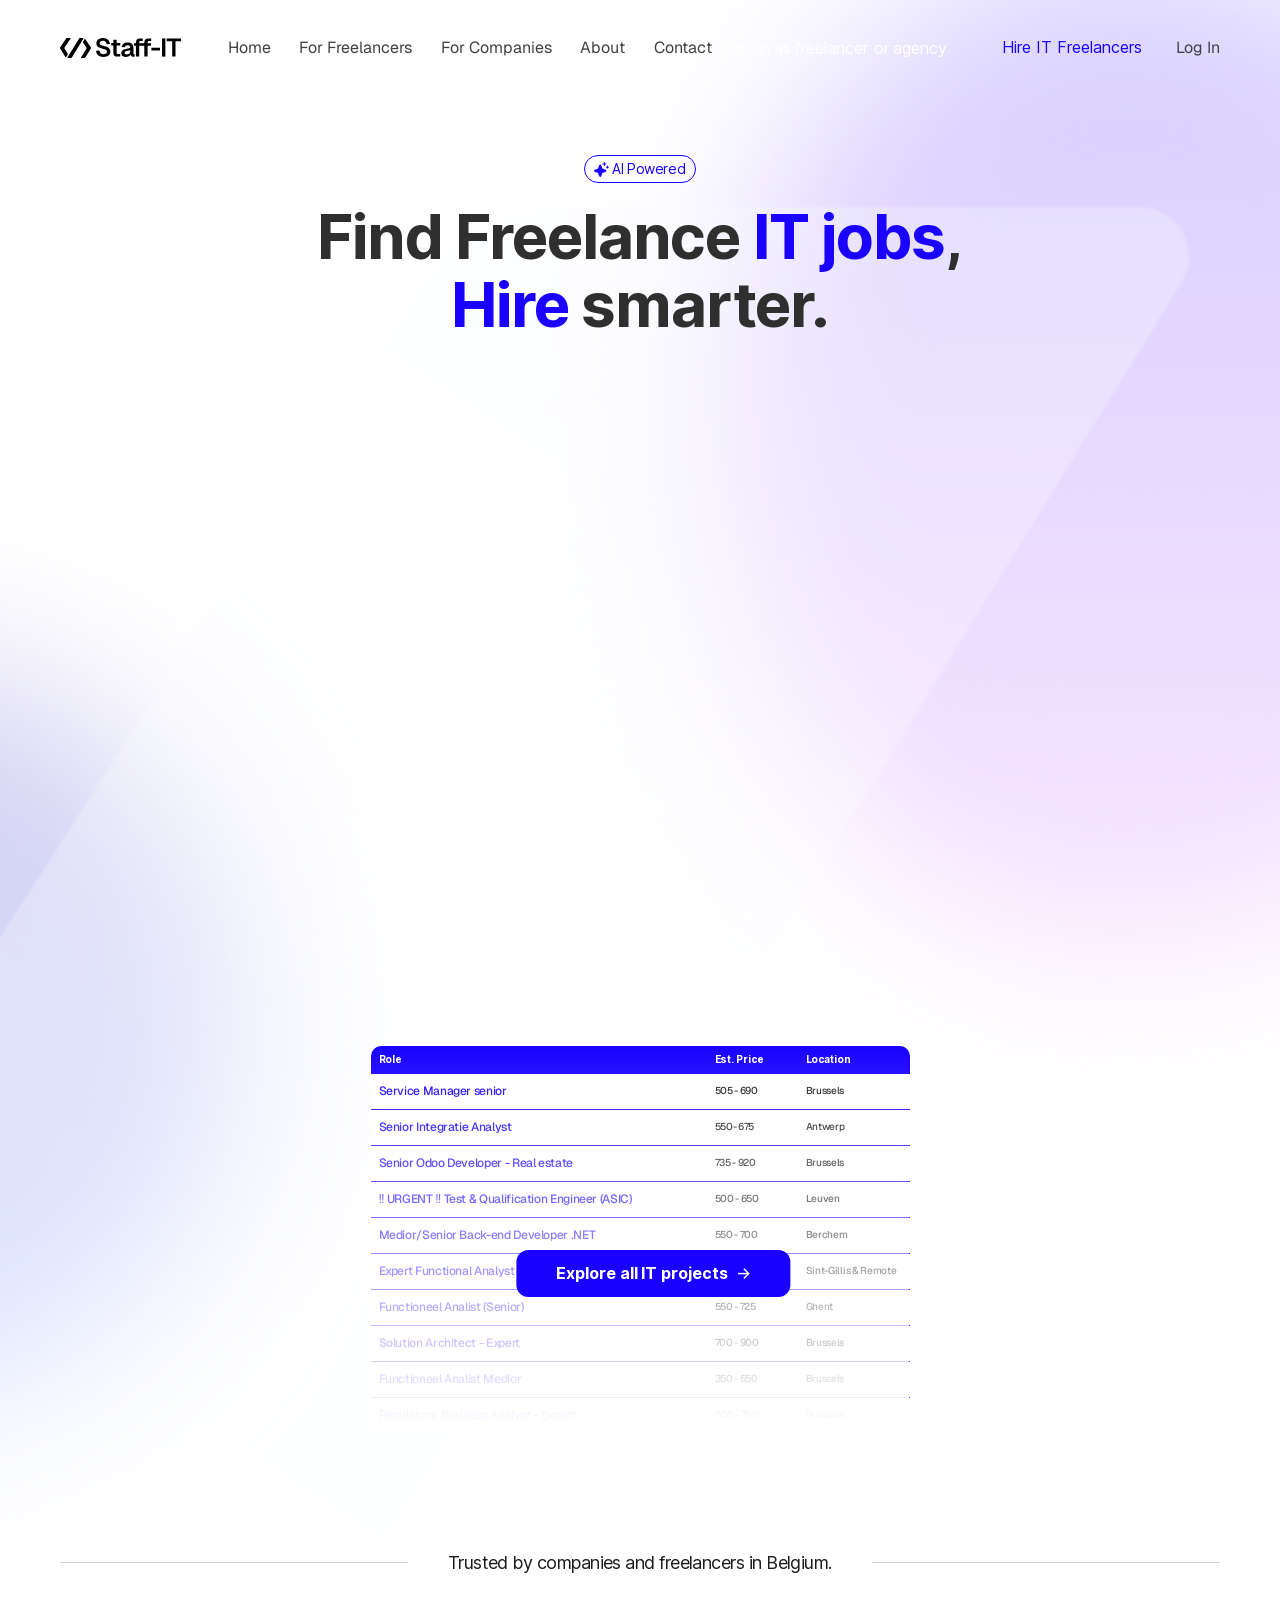
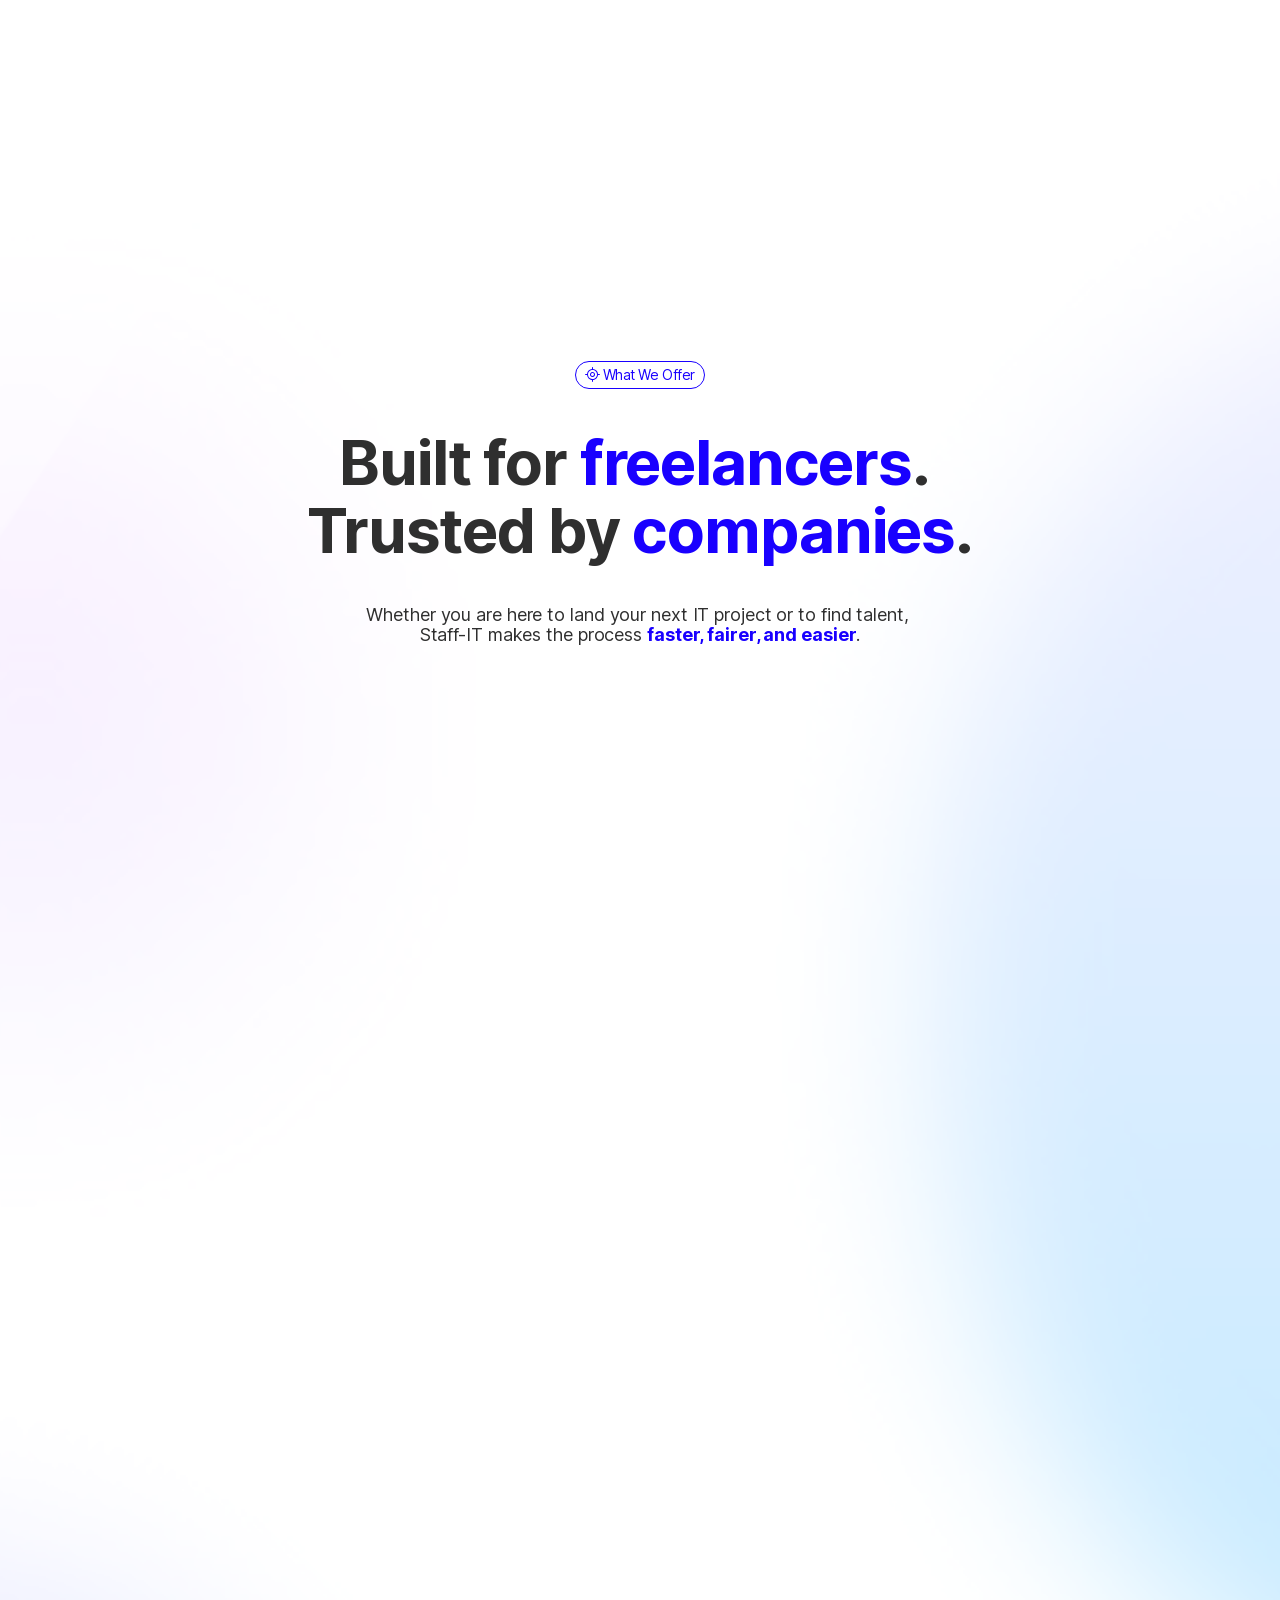
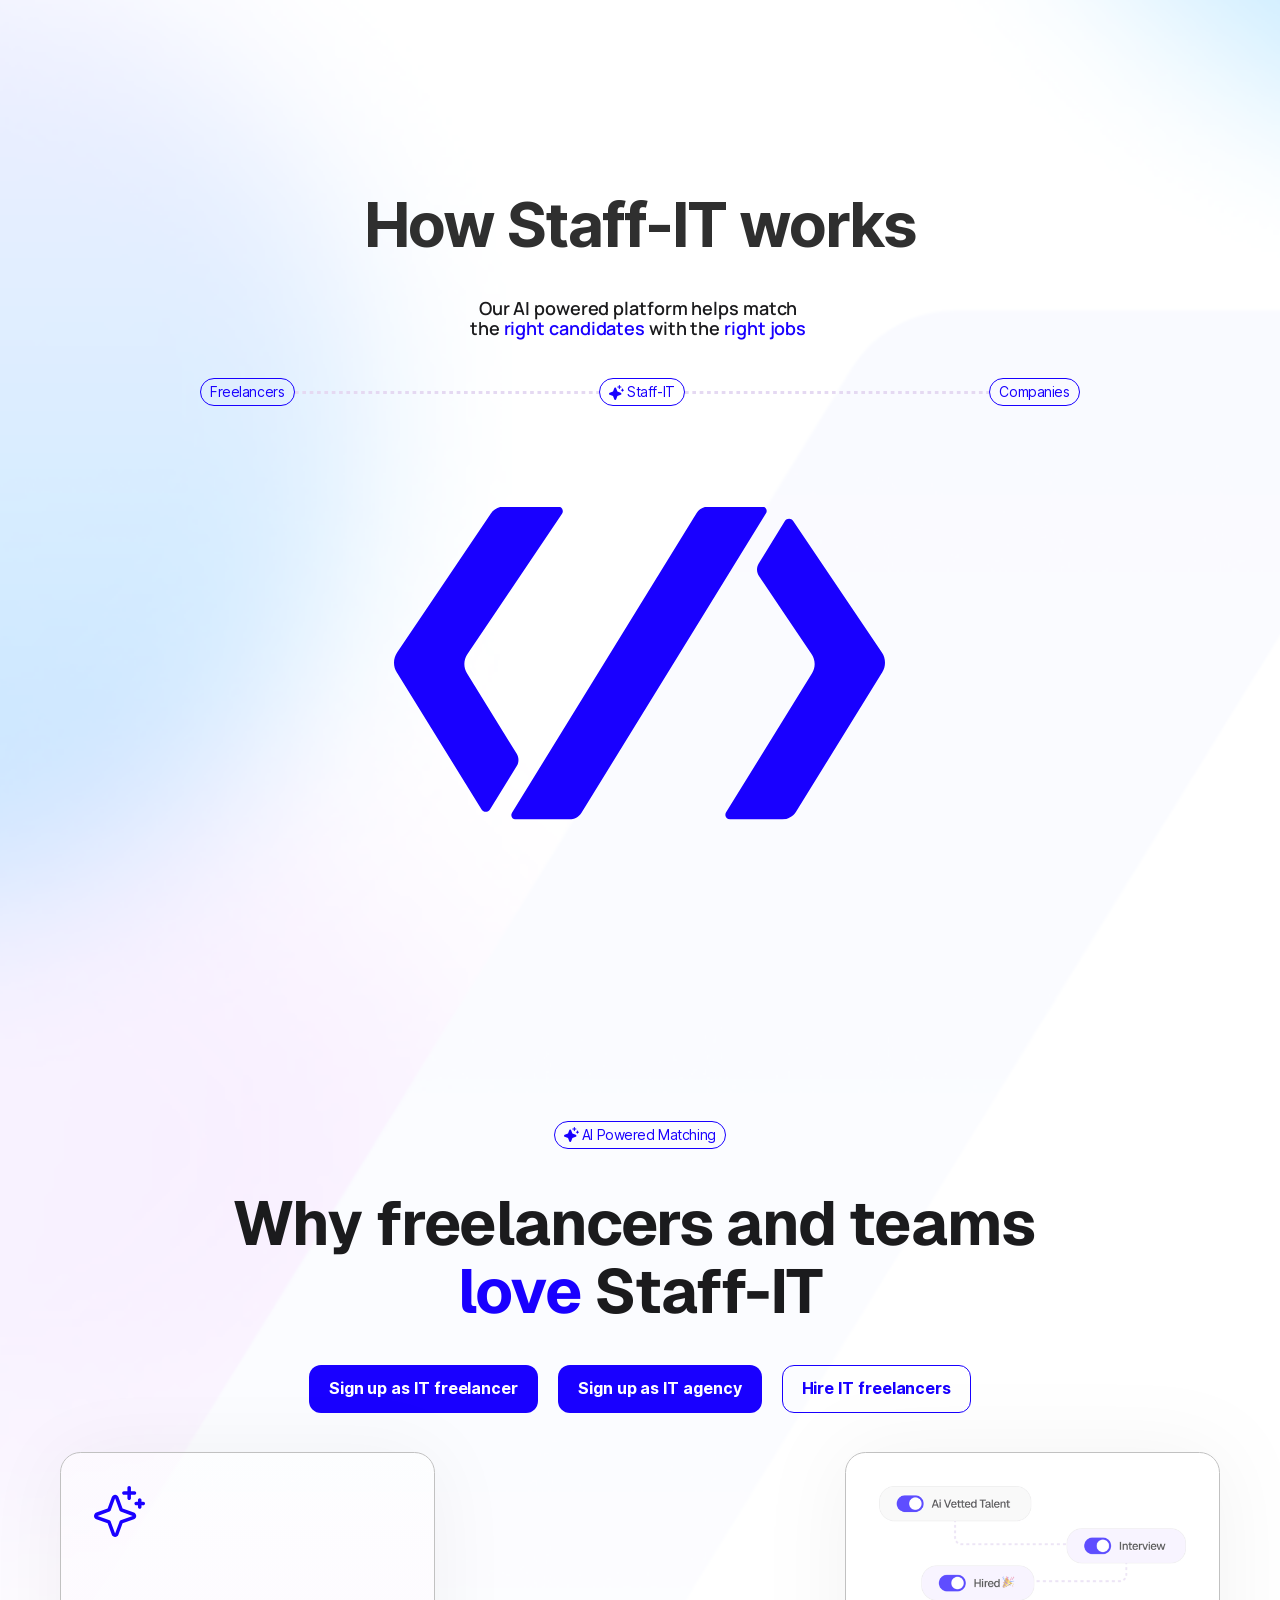
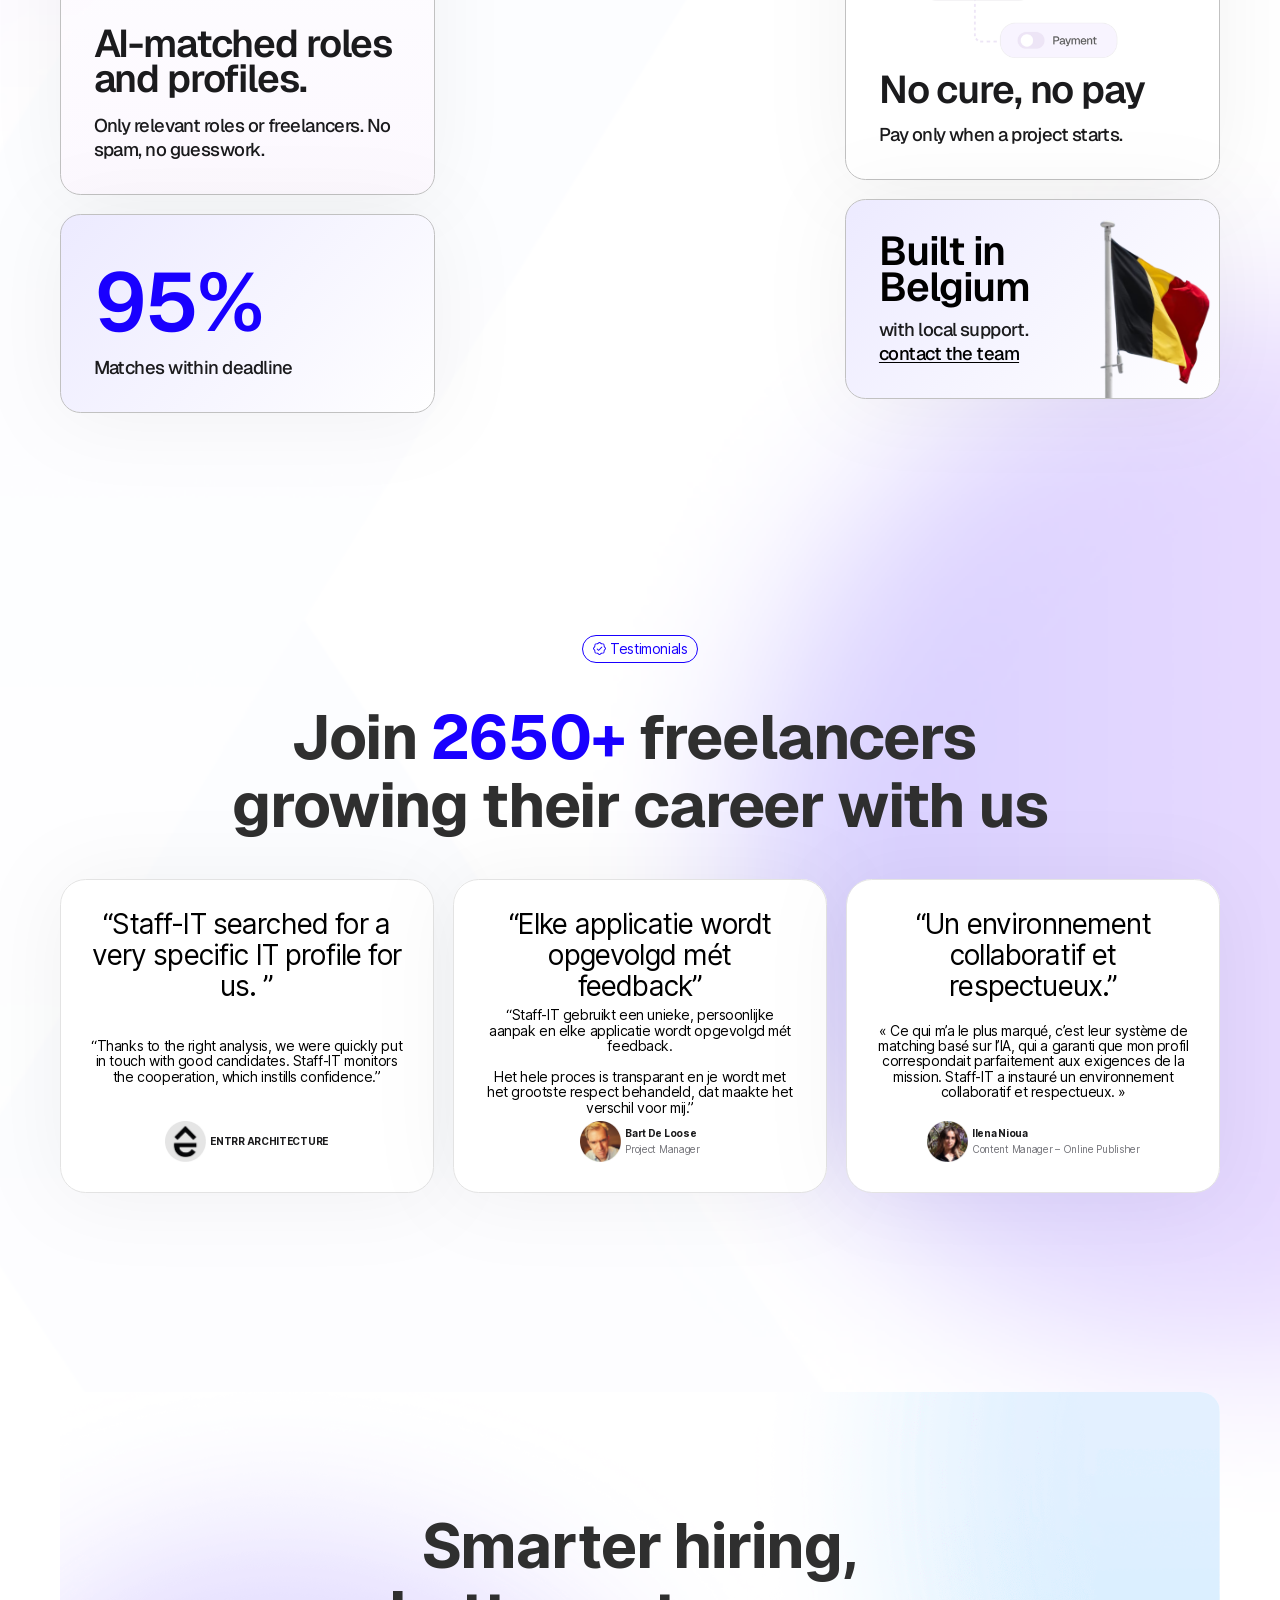
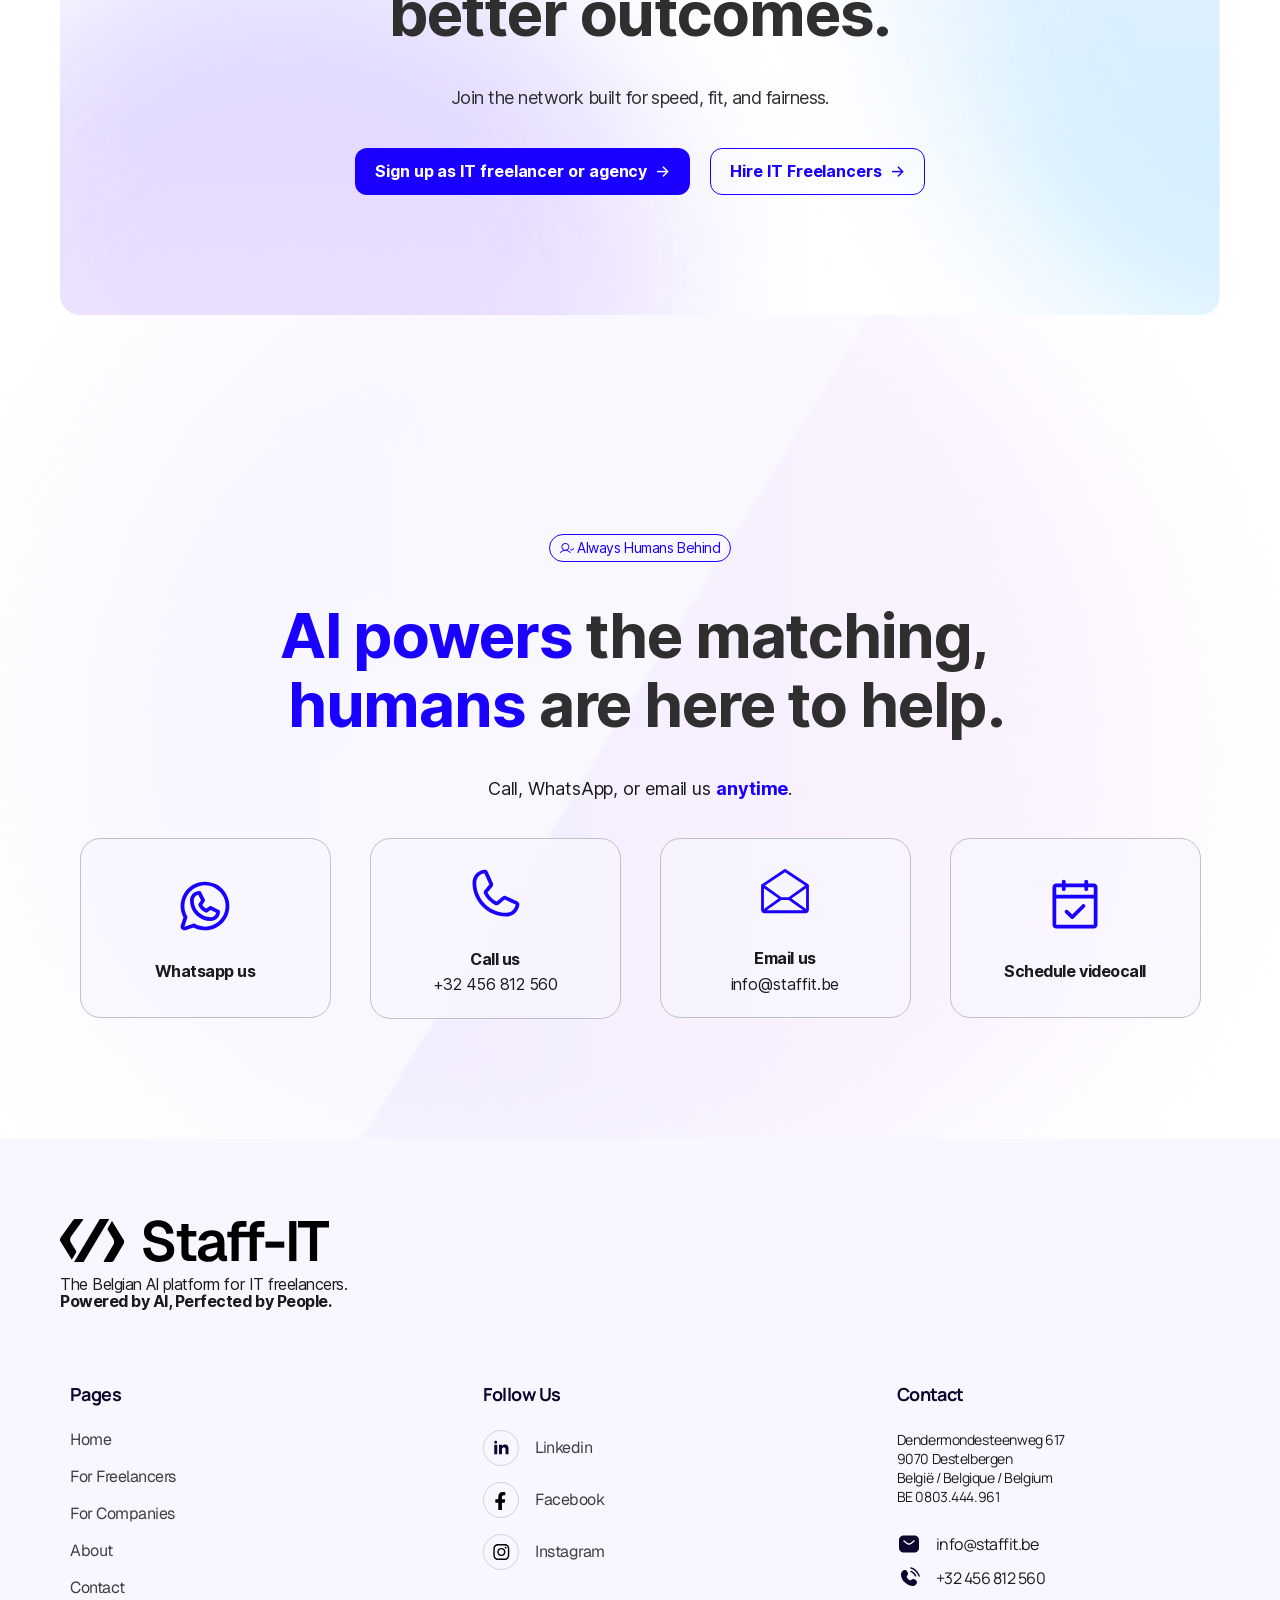
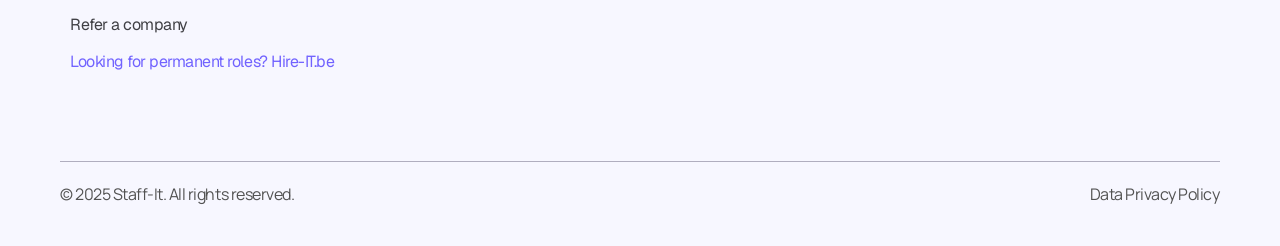
==== index.html @ fc6c9741 "Flatten site to repo root Move all files out of staffit.be/ into the repo root so the site is direct" ====
<!doctype html>
<!-- Created in Figma Sites -->
<html lang="en">
  <head>
    <meta charset="utf-8" />
    <noscript>
      <style>
        #container {
          display: none;
        }
      </style>
    </noscript>

    <!-- Google Tag Manager -->
<script>(function(w,d,s,l,i){w[l]=w[l]||[];w[l].push({'gtm.start':
new Date().getTime(),event:'gtm.js'});var f=d.getElementsByTagName(s)[0],
j=d.createElement(s),dl=l!='dataLayer'?'&l='+l:'';j.async=true;j.src=
'https://www.googletagmanager.com/gtm.js?id='+i+dl;f.parentNode.insertBefore(j,f);
})(window,document,'script','dataLayer','GTM-MSXGLMQ7');</script>
<!-- End Google Tag Manager -->
    <meta name="viewport" content="width=device-width, initial-scale=1" />
    <meta name="color-scheme" content="light dark" />
    <link rel="preload" href="_runtimes/sites-runtime.a3fb353eae7bae7ccb486ec5a74f6066fc41abbed56a89ac8a3e91afd5a2e468.js" as="script" crossorigin />
    <link rel="preload" href="_components/v2/29f297b63b0c6f98e223d8d58d49903a7271f978.js" as="script" crossorigin />
    <link rel="preload" href="_json/dfa00fc5-bf45-4c4f-be76-8ae690fcbcf0/_index.json" as="fetch" />
        <style id="reset-css"> @layer figreset,figoverridable,reset,theme,base,figutils,components,utilities;@layer figoverridable{:root{font-synthesis:none}}@layer figutils{:root{--banner-height:48px;--banner-height-v2:40px;--full-height-with-banner:calc(100dvh - var(--banner-height))}@media (max-width:600px){.banner-v2-container{left:0 !important;right:0 !important;margin:0 auto !important}}.wrapper-with-banner .min-h-screen{min-height:var(--full-height-with-banner)}.wrapper-with-banner .h-screen{height:var(--full-height-with-banner)}}@layer figreset{:root{font-family:var( --default-font-family,ui-sans-serif,system-ui,sans-serif,'Apple Color Emoji','Segoe UI Emoji','Segoe UI Symbol','Noto Color Emoji' )}html{-webkit-text-size-adjust:100%;-webkit-tap-highlight-color:transparent;-webkit-font-smoothing:antialiased;width:100%}body{margin:0;width:100%}body:has([data-page-overflowx='hidden']){overflow-x:hidden}body:has([data-page-overflowx='auto']){overflow-x:auto}}@layer figutils{#container{width:100%}}@layer figreset{*,*:before,*:after{box-sizing:border-box}a{color:inherit;text-decoration:none}button{border:none;background:none;padding:0}h1,h2,h3,h4,h5,h6,p{font-size:inherit;font-weight:inherit}blockquote,dl,dd,h1,h2,h3,h4,h5,h6,hr,figure,p,pre{margin:0}ol,ul,menu{list-style:none;margin:0;padding-inline-start:0}}@layer figutils{:is(.textContents ul,ul.textContents) > li:before{content:'\2022';margin-left:-1.5em;display:inline-block;text-align:center;width:1.5em;-webkit-background-clip:var(--list-marker-background-clip);-webkit-text-fill-color:var(--list-marker-text-fill-color);background-clip:var(--list-marker-background-clip);color:var(--list-marker-color);font-size:var(--list-marker-font-size);line-height:var(--list-marker-line-height);vertical-align:var(--list-marker-vertical-align)}:is(.textContents ol,ol.textContents) > li::marker{color:var(--list-marker-color);font-size:var(--list-marker-font-size);line-height:var(--list-marker-line-height);vertical-align:var(--list-marker-vertical-align)}:is(.textContents,.textContents *).adjustLetterSpacing:after{content:'';margin-left:calc(var(--letter-spacing) * -1)}}@layer figutils{#container .embed{border:none}}@layer figutils{#container .marquee-container{overflow-x:hidden;display:flex;flex-direction:row;position:relative;width:var(--width);transform:var(--transform);&:hover div{animation-play-state:var(--pause-on-hover)}&:active div{animation-play-state:var(--pause-on-click)}&:focus-within > *{animation-play-state:paused !important}}#container .marquee{flex:0 0 auto;min-width:var(--min-width);display:flex;flex-direction:row;align-items:center;animation:scroll var(--duration) linear var(--delay) var(--iteration-count);animation-delay:var(--delay);animation-direction:var(--direction);animation-timing-function:var(--timing-function)}#container .marquee.reduced-motion{@media (prefers-reduced-motion:reduce){animation:none}}@keyframes scroll{0%{transform:translateX(0%)}100%{transform:translateX(-100%)}}#container .marquee-initial-child-container{flex:0 0 auto;display:flex;min-width:auto;flex-direction:row;align-items:center}#container .marquee-child{transform:var(--transform)}}@layer figutils{.code-behavior-wrapper > *{width:100%;height:100%}}@layer figreset{:root{--100dvw:100vw;--100dvh:100vh}@supports (width:100dvw){:root{--100dvw:100dvw;--100dvh:100dvh}}}@layer figutils{.bypass-link{position:fixed;top:16px;left:0;right:0;display:flex;justify-content:center;align-items:center;opacity:0;pointer-events:none}.bypass-link:focus-within{opacity:1;z-index:10000}.bypass-link > a{background-color:#000;color:#fff;border:1px solid #fff;padding:12px 16px;font-size:16px;border-radius:12px;pointer-events:auto}}@layer figreset{:root{text-align:left;button{text-align:left}}}</style><style id="font-faces-71yp4x"> @font-face{font-family:"Manrope:Regular";font-style:normal;src:url("_woff/v2/Manrope_wght__1/Manrope_wght__1-english.woff2");font-display:block;unicode-range:U+0000-00A0,U+00A2-00A9,U+00AC-00AE,U+00B0-00B7,U+00B9-00BA,U+00BC-00BE,U+00D7,U+00F7,U+2000-206F,U+2074,U+20AC,U+2122,U+2190-21BB,U+2212,U+2215,U+F8FF,U+FEFF,U+FFFD}@font-face{font-family:"Manrope:Regular";font-style:normal;src:url("_woff/v2/Manrope_wght__1/Manrope_wght__1-rest-latin.woff2");font-display:block;unicode-range:U+00A1,U+00AA-00AB,U+00AF,U+00B8,U+00BB,U+00BF-00D6,U+00D8-00F6,U+00F8-00FF,U+0131,U+0152-0153,U+02B0-02FF}@font-face{font-family:"Manrope:Regular";font-style:normal;src:url("_woff/v2/Manrope_wght__1/Manrope_wght__1-latin-extended-a.woff2");font-display:block;unicode-range:U+0100-0130,U+0132-0151,U+0154-017F}@font-face{font-family:"Manrope:Regular";font-style:normal;src:url("_woff/v2/Manrope_wght__1/Manrope_wght__1-latin-extended-b.woff2");font-display:block;unicode-range:U+0180-024F}@font-face{font-family:"Manrope:Regular";font-style:normal;src:url("_woff/v2/Manrope_wght__1/Manrope_wght__1-latin-extended-additional.woff2");font-display:block;unicode-range:U+1E00-1EFF}@font-face{font-family:"Manrope:Regular";font-style:normal;src:url("_woff/v2/Manrope_wght__1/Manrope_wght__1-rest.woff2");font-display:block;unicode-range:U+0250-02AF,U+0300-1DFF,U+1F00-1FFF,U+2070-2073,U+2075-20AB,U+20AD-2121,U+2123-218F,U+21BC-2211,U+2213-2214,U+2216-F8FE,U+F900-FEFE,U+FF00-FFFC,U+FFFE-FFFF}@font-face{font-family:"Manrope";font-style:Bold;src:url("_woff/v2/Manrope_wght__1/Manrope_wght__1-english.woff2");font-display:block;unicode-range:U+0000-00A0,U+00A2-00A9,U+00AC-00AE,U+00B0-00B7,U+00B9-00BA,U+00BC-00BE,U+00D7,U+00F7,U+2000-206F,U+2074,U+20AC,U+2122,U+2190-21BB,U+2212,U+2215,U+F8FF,U+FEFF,U+FFFD}@font-face{font-family:"Manrope";font-style:Bold;src:url("_woff/v2/Manrope_wght__1/Manrope_wght__1-rest-latin.woff2");font-display:block;unicode-range:U+00A1,U+00AA-00AB,U+00AF,U+00B8,U+00BB,U+00BF-00D6,U+00D8-00F6,U+00F8-00FF,U+0131,U+0152-0153,U+02B0-02FF}@font-face{font-family:"Manrope";font-style:Bold;src:url("_woff/v2/Manrope_wght__1/Manrope_wght__1-latin-extended-a.woff2");font-display:block;unicode-range:U+0100-0130,U+0132-0151,U+0154-017F}@font-face{font-family:"Manrope";font-style:Bold;src:url("_woff/v2/Manrope_wght__1/Manrope_wght__1-latin-extended-b.woff2");font-display:block;unicode-range:U+0180-024F}@font-face{font-family:"Manrope";font-style:Bold;src:url("_woff/v2/Manrope_wght__1/Manrope_wght__1-latin-extended-additional.woff2");font-display:block;unicode-range:U+1E00-1EFF}@font-face{font-family:"Manrope";font-style:Bold;src:url("_woff/v2/Manrope_wght__1/Manrope_wght__1-rest.woff2");font-display:block;unicode-range:U+0250-02AF,U+0300-1DFF,U+1F00-1FFF,U+2070-2073,U+2075-20AB,U+20AD-2121,U+2123-218F,U+21BC-2211,U+2213-2214,U+2216-F8FE,U+F900-FEFE,U+FF00-FFFC,U+FFFE-FFFF}@font-face{font-family:"Inter:Medium";font-style:normal;src:url("_woff/v2/Inter_1/Inter_1-english.woff2");font-display:block;unicode-range:U+0000-00A0,U+00A2-00A9,U+00AC-00AE,U+00B0-00B7,U+00B9-00BA,U+00BC-00BE,U+00D7,U+00F7,U+2000-206F,U+2074,U+20AC,U+2122,U+2190-21BB,U+2212,U+2215,U+F8FF,U+FEFF,U+FFFD}@font-face{font-family:"Inter:Medium";font-style:normal;src:url("_woff/v2/Inter_1/Inter_1-rest-latin.woff2");font-display:block;unicode-range:U+00A1,U+00AA-00AB,U+00AF,U+00B8,U+00BB,U+00BF-00D6,U+00D8-00F6,U+00F8-00FF,U+0131,U+0152-0153,U+02B0-02FF}@font-face{font-family:"Inter:Medium";font-style:normal;src:url("_woff/v2/Inter_1/Inter_1-latin-extended-a.woff2");font-display:block;unicode-range:U+0100-0130,U+0132-0151,U+0154-017F}@font-face{font-family:"Inter:Medium";font-style:normal;src:url("_woff/v2/Inter_1/Inter_1-latin-extended-b.woff2");font-display:block;unicode-range:U+0180-024F}@font-face{font-family:"Inter:Medium";font-style:normal;src:url("_woff/v2/Inter_1/Inter_1-latin-extended-additional.woff2");font-display:block;unicode-range:U+1E00-1EFF}@font-face{font-family:"Inter:Medium";font-style:normal;src:url("_woff/v2/Inter_1/Inter_1-rest.woff2");font-display:block;unicode-range:U+0250-02AF,U+0300-1DFF,U+1F00-1FFF,U+2070-2073,U+2075-20AB,U+20AD-2121,U+2123-218F,U+21BC-2211,U+2213-2214,U+2216-F8FE,U+F900-FEFE,U+FF00-FFFC,U+FFFE-FFFF}@font-face{font-family:"Inter";font-style:Regular;src:url("_woff/v2/Inter_1/Inter_1-english.woff2");font-display:block;unicode-range:U+0000-00A0,U+00A2-00A9,U+00AC-00AE,U+00B0-00B7,U+00B9-00BA,U+00BC-00BE,U+00D7,U+00F7,U+2000-206F,U+2074,U+20AC,U+2122,U+2190-21BB,U+2212,U+2215,U+F8FF,U+FEFF,U+FFFD}@font-face{font-family:"Inter";font-style:Regular;src:url("_woff/v2/Inter_1/Inter_1-rest-latin.woff2");font-display:block;unicode-range:U+00A1,U+00AA-00AB,U+00AF,U+00B8,U+00BB,U+00BF-00D6,U+00D8-00F6,U+00F8-00FF,U+0131,U+0152-0153,U+02B0-02FF}@font-face{font-family:"Inter";font-style:Regular;src:url("_woff/v2/Inter_1/Inter_1-latin-extended-a.woff2");font-display:block;unicode-range:U+0100-0130,U+0132-0151,U+0154-017F}@font-face{font-family:"Inter";font-style:Regular;src:url("_woff/v2/Inter_1/Inter_1-latin-extended-b.woff2");font-display:block;unicode-range:U+0180-024F}@font-face{font-family:"Inter";font-style:Regular;src:url("_woff/v2/Inter_1/Inter_1-latin-extended-additional.woff2");font-display:block;unicode-range:U+1E00-1EFF}@font-face{font-family:"Inter";font-style:Regular;src:url("_woff/v2/Inter_1/Inter_1-rest.woff2");font-display:block;unicode-range:U+0250-02AF,U+0300-1DFF,U+1F00-1FFF,U+2070-2073,U+2075-20AB,U+20AD-2121,U+2123-218F,U+21BC-2211,U+2213-2214,U+2216-F8FE,U+F900-FEFE,U+FF00-FFFC,U+FFFE-FFFF}@font-face{font-family:"Geist:ExtraBold";font-style:normal;src:url("_woff/v2/Geist_wght__1/Geist_wght__1-english.woff2");font-display:block;unicode-range:U+0000-00A0,U+00A2-00A9,U+00AC-00AE,U+00B0-00B7,U+00B9-00BA,U+00BC-00BE,U+00D7,U+00F7,U+2000-206F,U+2074,U+20AC,U+2122,U+2190-21BB,U+2212,U+2215,U+F8FF,U+FEFF,U+FFFD}@font-face{font-family:"Geist:ExtraBold";font-style:normal;src:url("_woff/v2/Geist_wght__1/Geist_wght__1-rest-latin.woff2");font-display:block;unicode-range:U+00A1,U+00AA-00AB,U+00AF,U+00B8,U+00BB,U+00BF-00D6,U+00D8-00F6,U+00F8-00FF,U+0131,U+0152-0153,U+02B0-02FF}@font-face{font-family:"Geist:ExtraBold";font-style:normal;src:url("_woff/v2/Geist_wght__1/Geist_wght__1-latin-extended-a.woff2");font-display:block;unicode-range:U+0100-0130,U+0132-0151,U+0154-017F}@font-face{font-family:"Geist:ExtraBold";font-style:normal;src:url("_woff/v2/Geist_wght__1/Geist_wght__1-latin-extended-b.woff2");font-display:block;unicode-range:U+0180-024F}@font-face{font-family:"Geist:ExtraBold";font-style:normal;src:url("_woff/v2/Geist_wght__1/Geist_wght__1-latin-extended-additional.woff2");font-display:block;unicode-range:U+1E00-1EFF}@font-face{font-family:"Geist:ExtraBold";font-style:normal;src:url("_woff/v2/Geist_wght__1/Geist_wght__1-rest.woff2");font-display:block;unicode-range:U+0250-02AF,U+0300-1DFF,U+1F00-1FFF,U+2070-2073,U+2075-20AB,U+20AD-2121,U+2123-218F,U+21BC-2211,U+2213-2214,U+2216-F8FE,U+F900-FEFE,U+FF00-FFFC,U+FFFE-FFFF}@font-face{font-family:"Geist";font-style:Bold;src:url("_woff/v2/Geist_wght__1/Geist_wght__1-english.woff2");font-display:block;unicode-range:U+0000-00A0,U+00A2-00A9,U+00AC-00AE,U+00B0-00B7,U+00B9-00BA,U+00BC-00BE,U+00D7,U+00F7,U+2000-206F,U+2074,U+20AC,U+2122,U+2190-21BB,U+2212,U+2215,U+F8FF,U+FEFF,U+FFFD}@font-face{font-family:"Geist";font-style:Bold;src:url("_woff/v2/Geist_wght__1/Geist_wght__1-rest-latin.woff2");font-display:block;unicode-range:U+00A1,U+00AA-00AB,U+00AF,U+00B8,U+00BB,U+00BF-00D6,U+00D8-00F6,U+00F8-00FF,U+0131,U+0152-0153,U+02B0-02FF}@font-face{font-family:"Geist";font-style:Bold;src:url("_woff/v2/Geist_wght__1/Geist_wght__1-latin-extended-a.woff2");font-display:block;unicode-range:U+0100-0130,U+0132-0151,U+0154-017F}@font-face{font-family:"Geist";font-style:Bold;src:url("_woff/v2/Geist_wght__1/Geist_wght__1-latin-extended-b.woff2");font-display:block;unicode-range:U+0180-024F}@font-face{font-family:"Geist";font-style:Bold;src:url("_woff/v2/Geist_wght__1/Geist_wght__1-latin-extended-additional.woff2");font-display:block;unicode-range:U+1E00-1EFF}@font-face{font-family:"Geist";font-style:Bold;src:url("_woff/v2/Geist_wght__1/Geist_wght__1-rest.woff2");font-display:block;unicode-range:U+0250-02AF,U+0300-1DFF,U+1F00-1FFF,U+2070-2073,U+2075-20AB,U+20AD-2121,U+2123-218F,U+21BC-2211,U+2213-2214,U+2216-F8FE,U+F900-FEFE,U+FF00-FFFC,U+FFFE-FFFF}@font-face{font-family:"Manrope:SemiBold";font-style:normal;src:url("_woff/v2/Manrope_wght__1/Manrope_wght__1-english.woff2");font-display:block;unicode-range:U+0000-00A0,U+00A2-00A9,U+00AC-00AE,U+00B0-00B7,U+00B9-00BA,U+00BC-00BE,U+00D7,U+00F7,U+2000-206F,U+2074,U+20AC,U+2122,U+2190-21BB,U+2212,U+2215,U+F8FF,U+FEFF,U+FFFD}@font-face{font-family:"Manrope:SemiBold";font-style:normal;src:url("_woff/v2/Manrope_wght__1/Manrope_wght__1-rest-latin.woff2");font-display:block;unicode-range:U+00A1,U+00AA-00AB,U+00AF,U+00B8,U+00BB,U+00BF-00D6,U+00D8-00F6,U+00F8-00FF,U+0131,U+0152-0153,U+02B0-02FF}@font-face{font-family:"Manrope:SemiBold";font-style:normal;src:url("_woff/v2/Manrope_wght__1/Manrope_wght__1-latin-extended-a.woff2");font-display:block;unicode-range:U+0100-0130,U+0132-0151,U+0154-017F}@font-face{font-family:"Manrope:SemiBold";font-style:normal;src:url("_woff/v2/Manrope_wght__1/Manrope_wght__1-latin-extended-b.woff2");font-display:block;unicode-range:U+0180-024F}@font-face{font-family:"Manrope:SemiBold";font-style:normal;src:url("_woff/v2/Manrope_wght__1/Manrope_wght__1-latin-extended-additional.woff2");font-display:block;unicode-range:U+1E00-1EFF}@font-face{font-family:"Manrope:SemiBold";font-style:normal;src:url("_woff/v2/Manrope_wght__1/Manrope_wght__1-rest.woff2");font-display:block;unicode-range:U+0250-02AF,U+0300-1DFF,U+1F00-1FFF,U+2070-2073,U+2075-20AB,U+20AD-2121,U+2123-218F,U+21BC-2211,U+2213-2214,U+2216-F8FE,U+F900-FEFE,U+FF00-FFFC,U+FFFE-FFFF}@font-face{font-family:"Geist:Regular";font-style:normal;src:url("_woff/v2/Geist_wght__1/Geist_wght__1-english.woff2");font-display:block;unicode-range:U+0000-00A0,U+00A2-00A9,U+00AC-00AE,U+00B0-00B7,U+00B9-00BA,U+00BC-00BE,U+00D7,U+00F7,U+2000-206F,U+2074,U+20AC,U+2122,U+2190-21BB,U+2212,U+2215,U+F8FF,U+FEFF,U+FFFD}@font-face{font-family:"Geist:Regular";font-style:normal;src:url("_woff/v2/Geist_wght__1/Geist_wght__1-rest-latin.woff2");font-display:block;unicode-range:U+00A1,U+00AA-00AB,U+00AF,U+00B8,U+00BB,U+00BF-00D6,U+00D8-00F6,U+00F8-00FF,U+0131,U+0152-0153,U+02B0-02FF}@font-face{font-family:"Geist:Regular";font-style:normal;src:url("_woff/v2/Geist_wght__1/Geist_wght__1-latin-extended-a.woff2");font-display:block;unicode-range:U+0100-0130,U+0132-0151,U+0154-017F}@font-face{font-family:"Geist:Regular";font-style:normal;src:url("_woff/v2/Geist_wght__1/Geist_wght__1-latin-extended-b.woff2");font-display:block;unicode-range:U+0180-024F}@font-face{font-family:"Geist:Regular";font-style:normal;src:url("_woff/v2/Geist_wght__1/Geist_wght__1-latin-extended-additional.woff2");font-display:block;unicode-range:U+1E00-1EFF}@font-face{font-family:"Geist:Regular";font-style:normal;src:url("_woff/v2/Geist_wght__1/Geist_wght__1-rest.woff2");font-display:block;unicode-range:U+0250-02AF,U+0300-1DFF,U+1F00-1FFF,U+2070-2073,U+2075-20AB,U+20AD-2121,U+2123-218F,U+21BC-2211,U+2213-2214,U+2216-F8FE,U+F900-FEFE,U+FF00-FFFC,U+FFFE-FFFF}@font-face{font-family:"Geist:SemiBold";font-style:normal;src:url("_woff/v2/Geist_wght__1/Geist_wght__1-english.woff2");font-display:block;unicode-range:U+0000-00A0,U+00A2-00A9,U+00AC-00AE,U+00B0-00B7,U+00B9-00BA,U+00BC-00BE,U+00D7,U+00F7,U+2000-206F,U+2074,U+20AC,U+2122,U+2190-21BB,U+2212,U+2215,U+F8FF,U+FEFF,U+FFFD}@font-face{font-family:"Geist:SemiBold";font-style:normal;src:url("_woff/v2/Geist_wght__1/Geist_wght__1-rest-latin.woff2");font-display:block;unicode-range:U+00A1,U+00AA-00AB,U+00AF,U+00B8,U+00BB,U+00BF-00D6,U+00D8-00F6,U+00F8-00FF,U+0131,U+0152-0153,U+02B0-02FF}@font-face{font-family:"Geist:SemiBold";font-style:normal;src:url("_woff/v2/Geist_wght__1/Geist_wght__1-latin-extended-a.woff2");font-display:block;unicode-range:U+0100-0130,U+0132-0151,U+0154-017F}@font-face{font-family:"Geist:SemiBold";font-style:normal;src:url("_woff/v2/Geist_wght__1/Geist_wght__1-latin-extended-b.woff2");font-display:block;unicode-range:U+0180-024F}@font-face{font-family:"Geist:SemiBold";font-style:normal;src:url("_woff/v2/Geist_wght__1/Geist_wght__1-latin-extended-additional.woff2");font-display:block;unicode-range:U+1E00-1EFF}@font-face{font-family:"Geist:SemiBold";font-style:normal;src:url("_woff/v2/Geist_wght__1/Geist_wght__1-rest.woff2");font-display:block;unicode-range:U+0250-02AF,U+0300-1DFF,U+1F00-1FFF,U+2070-2073,U+2075-20AB,U+20AD-2121,U+2123-218F,U+21BC-2211,U+2213-2214,U+2216-F8FE,U+F900-FEFE,U+FF00-FFFC,U+FFFE-FFFF}@font-face{font-family:"Manrope:Bold";font-style:normal;src:url("_woff/v2/Manrope_wght__1/Manrope_wght__1-english.woff2");font-display:block;unicode-range:U+0000-00A0,U+00A2-00A9,U+00AC-00AE,U+00B0-00B7,U+00B9-00BA,U+00BC-00BE,U+00D7,U+00F7,U+2000-206F,U+2074,U+20AC,U+2122,U+2190-21BB,U+2212,U+2215,U+F8FF,U+FEFF,U+FFFD}@font-face{font-family:"Manrope:Bold";font-style:normal;src:url("_woff/v2/Manrope_wght__1/Manrope_wght__1-rest-latin.woff2");font-display:block;unicode-range:U+00A1,U+00AA-00AB,U+00AF,U+00B8,U+00BB,U+00BF-00D6,U+00D8-00F6,U+00F8-00FF,U+0131,U+0152-0153,U+02B0-02FF}@font-face{font-family:"Manrope:Bold";font-style:normal;src:url("_woff/v2/Manrope_wght__1/Manrope_wght__1-latin-extended-a.woff2");font-display:block;unicode-range:U+0100-0130,U+0132-0151,U+0154-017F}@font-face{font-family:"Manrope:Bold";font-style:normal;src:url("_woff/v2/Manrope_wght__1/Manrope_wght__1-latin-extended-b.woff2");font-display:block;unicode-range:U+0180-024F}@font-face{font-family:"Manrope:Bold";font-style:normal;src:url("_woff/v2/Manrope_wght__1/Manrope_wght__1-latin-extended-additional.woff2");font-display:block;unicode-range:U+1E00-1EFF}@font-face{font-family:"Manrope:Bold";font-style:normal;src:url("_woff/v2/Manrope_wght__1/Manrope_wght__1-rest.woff2");font-display:block;unicode-range:U+0250-02AF,U+0300-1DFF,U+1F00-1FFF,U+2070-2073,U+2075-20AB,U+20AD-2121,U+2123-218F,U+21BC-2211,U+2213-2214,U+2216-F8FE,U+F900-FEFE,U+FF00-FFFC,U+FFFE-FFFF}@font-face{font-family:"Geist:Medium";font-style:normal;src:url("_woff/v2/Geist_wght__1/Geist_wght__1-english.woff2");font-display:block;unicode-range:U+0000-00A0,U+00A2-00A9,U+00AC-00AE,U+00B0-00B7,U+00B9-00BA,U+00BC-00BE,U+00D7,U+00F7,U+2000-206F,U+2074,U+20AC,U+2122,U+2190-21BB,U+2212,U+2215,U+F8FF,U+FEFF,U+FFFD}@font-face{font-family:"Geist:Medium";font-style:normal;src:url("_woff/v2/Geist_wght__1/Geist_wght__1-rest-latin.woff2");font-display:block;unicode-range:U+00A1,U+00AA-00AB,U+00AF,U+00B8,U+00BB,U+00BF-00D6,U+00D8-00F6,U+00F8-00FF,U+0131,U+0152-0153,U+02B0-02FF}@font-face{font-family:"Geist:Medium";font-style:normal;src:url("_woff/v2/Geist_wght__1/Geist_wght__1-latin-extended-a.woff2");font-display:block;unicode-range:U+0100-0130,U+0132-0151,U+0154-017F}@font-face{font-family:"Geist:Medium";font-style:normal;src:url("_woff/v2/Geist_wght__1/Geist_wght__1-latin-extended-b.woff2");font-display:block;unicode-range:U+0180-024F}@font-face{font-family:"Geist:Medium";font-style:normal;src:url("_woff/v2/Geist_wght__1/Geist_wght__1-latin-extended-additional.woff2");font-display:block;unicode-range:U+1E00-1EFF}@font-face{font-family:"Geist:Medium";font-style:normal;src:url("_woff/v2/Geist_wght__1/Geist_wght__1-rest.woff2");font-display:block;unicode-range:U+0250-02AF,U+0300-1DFF,U+1F00-1FFF,U+2070-2073,U+2075-20AB,U+20AD-2121,U+2123-218F,U+21BC-2211,U+2213-2214,U+2216-F8FE,U+F900-FEFE,U+FF00-FFFC,U+FFFE-FFFF}@font-face{font-family:"Geist:Bold";font-style:normal;src:url("_woff/v2/Geist_wght__1/Geist_wght__1-english.woff2");font-display:block;unicode-range:U+0000-00A0,U+00A2-00A9,U+00AC-00AE,U+00B0-00B7,U+00B9-00BA,U+00BC-00BE,U+00D7,U+00F7,U+2000-206F,U+2074,U+20AC,U+2122,U+2190-21BB,U+2212,U+2215,U+F8FF,U+FEFF,U+FFFD}@font-face{font-family:"Geist:Bold";font-style:normal;src:url("_woff/v2/Geist_wght__1/Geist_wght__1-rest-latin.woff2");font-display:block;unicode-range:U+00A1,U+00AA-00AB,U+00AF,U+00B8,U+00BB,U+00BF-00D6,U+00D8-00F6,U+00F8-00FF,U+0131,U+0152-0153,U+02B0-02FF}@font-face{font-family:"Geist:Bold";font-style:normal;src:url("_woff/v2/Geist_wght__1/Geist_wght__1-latin-extended-a.woff2");font-display:block;unicode-range:U+0100-0130,U+0132-0151,U+0154-017F}@font-face{font-family:"Geist:Bold";font-style:normal;src:url("_woff/v2/Geist_wght__1/Geist_wght__1-latin-extended-b.woff2");font-display:block;unicode-range:U+0180-024F}@font-face{font-family:"Geist:Bold";font-style:normal;src:url("_woff/v2/Geist_wght__1/Geist_wght__1-latin-extended-additional.woff2");font-display:block;unicode-range:U+1E00-1EFF}@font-face{font-family:"Geist:Bold";font-style:normal;src:url("_woff/v2/Geist_wght__1/Geist_wght__1-rest.woff2");font-display:block;unicode-range:U+0250-02AF,U+0300-1DFF,U+1F00-1FFF,U+2070-2073,U+2075-20AB,U+20AD-2121,U+2123-218F,U+21BC-2211,U+2213-2214,U+2216-F8FE,U+F900-FEFE,U+FF00-FFFC,U+FFFE-FFFF}@font-face{font-family:"Noto Sans:Regular";font-style:normal;src:url("_woff/v2/NotoSans-VF_3/NotoSans-VF_3-english.woff2");font-display:block;unicode-range:U+0000-00A0,U+00A2-00A9,U+00AC-00AE,U+00B0-00B7,U+00B9-00BA,U+00BC-00BE,U+00D7,U+00F7,U+2000-206F,U+2074,U+20AC,U+2122,U+2190-21BB,U+2212,U+2215,U+F8FF,U+FEFF,U+FFFD}@font-face{font-family:"Noto Sans:Regular";font-style:normal;src:url("_woff/v2/NotoSans-VF_3/NotoSans-VF_3-rest-latin.woff2");font-display:block;unicode-range:U+00A1,U+00AA-00AB,U+00AF,U+00B8,U+00BB,U+00BF-00D6,U+00D8-00F6,U+00F8-00FF,U+0131,U+0152-0153,U+02B0-02FF}@font-face{font-family:"Noto Sans:Regular";font-style:normal;src:url("_woff/v2/NotoSans-VF_3/NotoSans-VF_3-latin-extended-a.woff2");font-display:block;unicode-range:U+0100-0130,U+0132-0151,U+0154-017F}@font-face{font-family:"Noto Sans:Regular";font-style:normal;src:url("_woff/v2/NotoSans-VF_3/NotoSans-VF_3-latin-extended-b.woff2");font-display:block;unicode-range:U+0180-024F}@font-face{font-family:"Noto Sans:Regular";font-style:normal;src:url("_woff/v2/NotoSans-VF_3/NotoSans-VF_3-latin-extended-additional.woff2");font-display:block;unicode-range:U+1E00-1EFF}@font-face{font-family:"Noto Sans:Regular";font-style:normal;src:url("_woff/v2/NotoSans-VF_3/NotoSans-VF_3-rest.woff2");font-display:block;unicode-range:U+0250-02AF,U+0300-1DFF,U+1F00-1FFF,U+2070-2073,U+2075-20AB,U+20AD-2121,U+2123-218F,U+21BC-2211,U+2213-2214,U+2216-F8FE,U+F900-FEFE,U+FF00-FFFC,U+FFFE-FFFF}@font-face{font-family:"Noto Sans";font-style:Regular;src:url("_woff/v2/NotoSans-VF_3/NotoSans-VF_3-english.woff2");font-display:block;unicode-range:U+0000-00A0,U+00A2-00A9,U+00AC-00AE,U+00B0-00B7,U+00B9-00BA,U+00BC-00BE,U+00D7,U+00F7,U+2000-206F,U+2074,U+20AC,U+2122,U+2190-21BB,U+2212,U+2215,U+F8FF,U+FEFF,U+FFFD}@font-face{font-family:"Noto Sans";font-style:Regular;src:url("_woff/v2/NotoSans-VF_3/NotoSans-VF_3-rest-latin.woff2");font-display:block;unicode-range:U+00A1,U+00AA-00AB,U+00AF,U+00B8,U+00BB,U+00BF-00D6,U+00D8-00F6,U+00F8-00FF,U+0131,U+0152-0153,U+02B0-02FF}@font-face{font-family:"Noto Sans";font-style:Regular;src:url("_woff/v2/NotoSans-VF_3/NotoSans-VF_3-latin-extended-a.woff2");font-display:block;unicode-range:U+0100-0130,U+0132-0151,U+0154-017F}@font-face{font-family:"Noto Sans";font-style:Regular;src:url("_woff/v2/NotoSans-VF_3/NotoSans-VF_3-latin-extended-b.woff2");font-display:block;unicode-range:U+0180-024F}@font-face{font-family:"Noto Sans";font-style:Regular;src:url("_woff/v2/NotoSans-VF_3/NotoSans-VF_3-latin-extended-additional.woff2");font-display:block;unicode-range:U+1E00-1EFF}@font-face{font-family:"Noto Sans";font-style:Regular;src:url("_woff/v2/NotoSans-VF_3/NotoSans-VF_3-rest.woff2");font-display:block;unicode-range:U+0250-02AF,U+0300-1DFF,U+1F00-1FFF,U+2070-2073,U+2075-20AB,U+20AD-2121,U+2123-218F,U+21BC-2211,U+2213-2214,U+2216-F8FE,U+F900-FEFE,U+FF00-FFFC,U+FFFE-FFFF}@font-face{font-family:"Inter:Semi Bold";font-style:normal;src:url("_woff/v2/Inter_1/Inter_1-english.woff2");font-display:block;unicode-range:U+0000-00A0,U+00A2-00A9,U+00AC-00AE,U+00B0-00B7,U+00B9-00BA,U+00BC-00BE,U+00D7,U+00F7,U+2000-206F,U+2074,U+20AC,U+2122,U+2190-21BB,U+2212,U+2215,U+F8FF,U+FEFF,U+FFFD}@font-face{font-family:"Inter:Semi Bold";font-style:normal;src:url("_woff/v2/Inter_1/Inter_1-rest-latin.woff2");font-display:block;unicode-range:U+00A1,U+00AA-00AB,U+00AF,U+00B8,U+00BB,U+00BF-00D6,U+00D8-00F6,U+00F8-00FF,U+0131,U+0152-0153,U+02B0-02FF}@font-face{font-family:"Inter:Semi Bold";font-style:normal;src:url("_woff/v2/Inter_1/Inter_1-latin-extended-a.woff2");font-display:block;unicode-range:U+0100-0130,U+0132-0151,U+0154-017F}@font-face{font-family:"Inter:Semi Bold";font-style:normal;src:url("_woff/v2/Inter_1/Inter_1-latin-extended-b.woff2");font-display:block;unicode-range:U+0180-024F}@font-face{font-family:"Inter:Semi Bold";font-style:normal;src:url("_woff/v2/Inter_1/Inter_1-latin-extended-additional.woff2");font-display:block;unicode-range:U+1E00-1EFF}@font-face{font-family:"Inter:Semi Bold";font-style:normal;src:url("_woff/v2/Inter_1/Inter_1-rest.woff2");font-display:block;unicode-range:U+0250-02AF,U+0300-1DFF,U+1F00-1FFF,U+2070-2073,U+2075-20AB,U+20AD-2121,U+2123-218F,U+21BC-2211,U+2213-2214,U+2216-F8FE,U+F900-FEFE,U+FF00-FFFC,U+FFFE-FFFF}@font-face{font-family:"Inter:Bold";font-style:normal;src:url("_woff/v2/Inter_1/Inter_1-english.woff2");font-display:block;unicode-range:U+0000-00A0,U+00A2-00A9,U+00AC-00AE,U+00B0-00B7,U+00B9-00BA,U+00BC-00BE,U+00D7,U+00F7,U+2000-206F,U+2074,U+20AC,U+2122,U+2190-21BB,U+2212,U+2215,U+F8FF,U+FEFF,U+FFFD}@font-face{font-family:"Inter:Bold";font-style:normal;src:url("_woff/v2/Inter_1/Inter_1-rest-latin.woff2");font-display:block;unicode-range:U+00A1,U+00AA-00AB,U+00AF,U+00B8,U+00BB,U+00BF-00D6,U+00D8-00F6,U+00F8-00FF,U+0131,U+0152-0153,U+02B0-02FF}@font-face{font-family:"Inter:Bold";font-style:normal;src:url("_woff/v2/Inter_1/Inter_1-latin-extended-a.woff2");font-display:block;unicode-range:U+0100-0130,U+0132-0151,U+0154-017F}@font-face{font-family:"Inter:Bold";font-style:normal;src:url("_woff/v2/Inter_1/Inter_1-latin-extended-b.woff2");font-display:block;unicode-range:U+0180-024F}@font-face{font-family:"Inter:Bold";font-style:normal;src:url("_woff/v2/Inter_1/Inter_1-latin-extended-additional.woff2");font-display:block;unicode-range:U+1E00-1EFF}@font-face{font-family:"Inter:Bold";font-style:normal;src:url("_woff/v2/Inter_1/Inter_1-rest.woff2");font-display:block;unicode-range:U+0250-02AF,U+0300-1DFF,U+1F00-1FFF,U+2070-2073,U+2075-20AB,U+20AD-2121,U+2123-218F,U+21BC-2211,U+2213-2214,U+2216-F8FE,U+F900-FEFE,U+FF00-FFFC,U+FFFE-FFFF}@font-face{font-family:"Inter:Regular";font-style:normal;src:url("_woff/v2/Inter_1/Inter_1-english.woff2");font-display:block;unicode-range:U+0000-00A0,U+00A2-00A9,U+00AC-00AE,U+00B0-00B7,U+00B9-00BA,U+00BC-00BE,U+00D7,U+00F7,U+2000-206F,U+2074,U+20AC,U+2122,U+2190-21BB,U+2212,U+2215,U+F8FF,U+FEFF,U+FFFD}@font-face{font-family:"Inter:Regular";font-style:normal;src:url("_woff/v2/Inter_1/Inter_1-rest-latin.woff2");font-display:block;unicode-range:U+00A1,U+00AA-00AB,U+00AF,U+00B8,U+00BB,U+00BF-00D6,U+00D8-00F6,U+00F8-00FF,U+0131,U+0152-0153,U+02B0-02FF}@font-face{font-family:"Inter:Regular";font-style:normal;src:url("_woff/v2/Inter_1/Inter_1-latin-extended-a.woff2");font-display:block;unicode-range:U+0100-0130,U+0132-0151,U+0154-017F}@font-face{font-family:"Inter:Regular";font-style:normal;src:url("_woff/v2/Inter_1/Inter_1-latin-extended-b.woff2");font-display:block;unicode-range:U+0180-024F}@font-face{font-family:"Inter:Regular";font-style:normal;src:url("_woff/v2/Inter_1/Inter_1-latin-extended-additional.woff2");font-display:block;unicode-range:U+1E00-1EFF}@font-face{font-family:"Inter:Regular";font-style:normal;src:url("_woff/v2/Inter_1/Inter_1-rest.woff2");font-display:block;unicode-range:U+0250-02AF,U+0300-1DFF,U+1F00-1FFF,U+2070-2073,U+2075-20AB,U+20AD-2121,U+2123-218F,U+21BC-2211,U+2213-2214,U+2216-F8FE,U+F900-FEFE,U+FF00-FFFC,U+FFFE-FFFF}</style><style id="breakpoint-css">@media (width < 1280px){[data-breakpoint-id="node-37_10477"]{display:none !important}}@media (width >= 1280px) or (width < 800px){[data-breakpoint-id="node-37_24340"]{display:none !important}}@media (width >= 800px){[data-breakpoint-id="node-37_24522"]{display:none !important}}</style><style id="body-background-color">@media (max-width: 799px) { body:has([data-breakpoint-id="node-37_24522"]) { background-color: white } }
@media (max-width: 1279px), (min-width: 800px) { body:has([data-breakpoint-id="node-37_24340"]) { background-color: white } }
@media (min-width: 1280px) { body:has([data-breakpoint-id="node-37_10477"]) { background-color: white } }</style><style id="ssr-css">#container .css-oljopy {position: relative; display: flex; flex-direction: column; align-items: center;}#container .css-50jkpj {min-width: var(--content-min-width); width: 100%;}#container .css-hss0xa {--content-min-width: 100%; --content-min-height: var(--100dvh); isolation: isolate; align-content: stretch; overflow: clip;}#container .css-trglf0 {position: absolute;}#container .css-r0azwh {inset: 0px; pointer-events: none;}#container .css-atgcpy {background-color: #fff;}#container .css-ez8men {max-width: none; width: 100%; height: 100%;}#container .css-wyeeme {object-fit: cover; opacity: 0.46;}#container .css-vfncl8 {position: sticky; flex-shrink: 0;}#container .css-z3suvn {top: 0px; width: 100%;}#container .css-e9o9pi {z-index: 11;}#container .css-ggwoeh {inset: 0px;}#container .css-5eam1e {pointer-events: none;}#container .css-7abz5d {display: flex; justify-content: space-between; align-items: center; position: relative; border-radius: inherit;}#container .css-paq0kv {align-content: stretch;}#container .css-j9f0op {width: 100%; height: 100%;}#container .css-7y6cel {position: relative; flex: 1 0 0;}#container .css-2fgpwh {min-width: 1px;}#container .css-wcbkz4 {display: flex; flex-direction: row; align-items: center; border-radius: inherit;}#container .css-is2hx9 {display: flex; justify-content: space-between; align-items: center; position: relative; padding: 12px;}#container .css-cpq5o1 {width: 121px; height: 20px;}#container .css-5knerd {position: relative; flex-shrink: 0;}#container .css-134pm3 {cursor: pointer;}#container .css-8kkpf5 {display: block; position: relative; border-radius: inherit;}#container .css-roiesn {position: absolute; display: block;}#container .css-51piak {left: 0px; right: 74.74%; top: 0px; bottom: 0px;}#container .css-8zr56v {display: block;}#container .css-wixxpz {inset: 0;}#container .css-pj62eg {left: 29.98%; right: 0px; top: 1.57%; bottom: 1.57%;}#container .css-ayg824 {flex: 0 0 auto;}#container .css-2yjztp {transform: matrix(1, 0, 0, -1, 0, 0);}#container .css-bhht40 {position: relative; flex-shrink: 0; display: flex; align-items: center; justify-content: center;}#container .css-vf8mzy {position: relative; display: block;}#container .css-ailwp {width: 30px; height: 30px;}#container .css-tzn6qh {display: block; position: absolute;}#container .css-7kv4dh {inset: 0px;}#container .css-3eutuf {max-width: 1440px; width: 100%;}#container .css-e9o9on {z-index: 10;}#container .css-e1d1o2 {display: flex; flex-direction: column; align-items: center; justify-content: center; border-radius: inherit;}#container .css-jo8ywo {width: 100%; height: 100%; max-width: inherit;}#container .css-qs5z68 {max-width: inherit; width: 100%; height: 100%;}#container .css-ykbnnb {display: flex; flex-direction: column; justify-content: center; align-items: center; gap: 24px; position: relative; padding: 60px 16px;}#container .css-9uyk0n {position: relative; flex-shrink: 0; display: flex; flex-direction: column; align-items: flex-start;}#container .css-v27th6 {width: 100%;}#container .css-93wns8 {position: relative; flex-shrink: 0; display: flex; flex-direction: column; justify-content: center; align-items: center; gap: 20px;}#container .css-4dpsoy {position: relative; flex-shrink: 0; display: flex; justify-content: center; align-items: center; gap: 3px; border-radius: 99px; padding: 2px 10px;}#container .css-y2zbtd {border-style: solid; border-color: #1900ff; border-top-width: 1px; border-bottom-width: 1px; border-left-width: 1px; border-right-width: 1px; position: absolute; border-radius: 99px;}#container .css-kxi3sn {width: 15px; height: 15px;}#container .css-wc1msa {position: relative; flex-shrink: 0; display: block;}#container .css-7lh3xh {inset: 0px;}#container .css-nf5ac4 {display: block; position: relative; flex-shrink: 0;}#container .css-5idvcx {font-family: "Inter:Regular",sans-serif; word-break: break-word; font-weight: 400; font-style: normal; font-size: var(--responsive-font-size,14px); letter-spacing: var(--responsive-letter-spacing,-0.42px); line-height: var(--responsive-line-height,24px); white-space: nowrap;}#container .css-u14isc {font-variation-settings: normal; color: #1900ff; -webkit-text-fill-color: #1900ff; --letter-spacing: var(--responsive-letter-spacing,-0.42px);}@media (min-width: 0px) {#container .css-u14isc {--responsive-font-size: 10px;}}@media (min-width: 800px) {#container .css-u14isc {--responsive-font-size: 10px;}}@media (min-width: 1280px) {#container .css-u14isc {--responsive-font-size: 14px;}}#container .css-59rdls {width: min-content; min-width: 100%;}#container .css-pf1n9z {font-family: "Inter:Bold",sans-serif; word-break: break-word; font-weight: 700; font-style: normal; font-size: 0px; letter-spacing: var(--responsive-letter-spacing,-1.86px); text-align: center; line-height: 0;}#container .css-smqy6m {font-variation-settings: normal; color: #2f2f2f; -webkit-text-fill-color: #2f2f2f; --letter-spacing: var(--responsive-letter-spacing,-1.86px);}@media (min-width: 1px) {#container .css-smqy6m {color: #2f2f2f; -webkit-text-fill-color: #2f2f2f; --responsive-font-size: 32px; --responsive-letter-spacing: -0.3072px; --responsive-line-height: 1.1;}}@media (min-width: 800px) {#container .css-smqy6m {color: #2f2f2f; -webkit-text-fill-color: #2f2f2f; --responsive-font-size: 52px; --responsive-letter-spacing: -0.8112px; --responsive-line-height: 1.1;}}@media (min-width: 1280px) {#container .css-smqy6m {color: #2f2f2f; -webkit-text-fill-color: #2f2f2f; --responsive-font-size: 62px; --responsive-letter-spacing: -1.1532px; --responsive-line-height: 1.1;}}#container .css-gsipbk {line-height: 0; white-space: pre-wrap;}#container .css-hd97 {margin-bottom: 0px;}#container .css-kwza03 {font-family: "Inter:Bold",sans-serif; word-break: break-word; font-weight: 700; font-style: normal; font-size: var(--responsive-font-size,62px); letter-spacing: var(--responsive-letter-spacing,-1.86px); line-height: var(--responsive-line-height,1.1);}#container .css-okfr2t {font-variation-settings: normal;}@media (min-width: 1px) {#container .css-okfr2t {--responsive-font-size: 32px; --responsive-letter-spacing: -0.3072px; --responsive-line-height: 1.1;}}@media (min-width: 800px) {#container .css-okfr2t {--responsive-font-size: 52px; --responsive-letter-spacing: -0.8112px; --responsive-line-height: 1.1;}}@media (min-width: 1280px) {#container .css-okfr2t {--responsive-font-size: 62px; --responsive-letter-spacing: -1.1532px; --responsive-line-height: 1.1;}}#container .css-l05ily {font-size: var(--responsive-font-size,62px); line-height: var(--responsive-line-height,1.1);}#container .css-oskyuy {}@media (min-width: 1px) {#container .css-oskyuy {--responsive-font-size: 32px;}}@media (min-width: 800px) {#container .css-oskyuy {--responsive-font-size: 52px;}}@media (min-width: 1280px) {#container .css-oskyuy {--responsive-font-size: 62px;}}#container .css-bk96kl {font-variation-settings: normal; color: #1900ff; -webkit-text-fill-color: #1900ff;}@media (min-width: 1px) {#container .css-bk96kl {--responsive-font-size: 32px; --responsive-letter-spacing: -0.3072px; --responsive-line-height: 1.1;}}@media (min-width: 800px) {#container .css-bk96kl {--responsive-font-size: 52px; --responsive-letter-spacing: -0.8112px; --responsive-line-height: 1.1;}}@media (min-width: 1280px) {#container .css-bk96kl {--responsive-font-size: 62px; --responsive-letter-spacing: -1.1532px; --responsive-line-height: 1.1;}}#container .css-cet02w {position: relative; flex-shrink: 0; padding-top: 40px; padding-bottom: 40px; display: flex; flex-direction: column; justify-content: center; align-items: center;}#container .css-1vy0vz {transform: matrix(0.999736249446869, -0.0229654423892498, 0.0229654423892498, 0.999736249446869, 0, 0);}#container .css-khait6 {width: 62.683px; height: 110.353px; left: -31.34px; bottom: -43.83px;}#container .css-grtgjx {position: absolute; display: flex; align-items: center; justify-content: center;}#container .css-74fbz5 {width: 60.196px; height: 108.999px;}#container .css-z19lpa {width: 55.378px; height: 104.472px; right: -27.69px; top: -40.73px;}#container .css-nynyv6 {aspect-ratio: 1213.73779296875/499.402709960938;}#container .css-29zhlo {top: 0; left: 2.26%; right: 2.23%; bottom: 0;}#container .css-17xzu7 {position: absolute; display: flex; align-items: center;}#container .css-6m9aj5 {left: -13px; top: 20px;}#container .css-i8pe6w {width: 159.5px; height: 48.5px;}#container .css-kinie0 {width: 159.486px; height: 48.563px; left: 0px; top: 0px;}#container .css-v09774 {top: 0; left: 1.71%; right: 1.74%; bottom: 0;}#container .css-k94ql9 {width: 34.5px; height: 34.5px; left: 22px; top: 7.25px;}#container .css-wfwx8q {position: absolute; display: flex; flex-direction: column; align-items: flex-start;}#container .css-bo779r {left: 63.5px; top: 12px;}#container .css-4m3g3y {font-family: "Geist:SemiBold",sans-serif; word-break: break-word; font-weight: 600; font-size: 13px; letter-spacing: -0.39px; line-height: 15px; white-space: nowrap;}#container .css-br8s7t {font-variation-settings: normal; color: #1900ff; -webkit-text-fill-color: #1900ff; --letter-spacing: -0.39px;}#container .css-coovkc {font-family: "Geist:Medium",sans-serif; word-break: break-word; font-weight: 500; font-size: 7px; letter-spacing: -0.21px; line-height: 10px; white-space: nowrap;}#container .css-gm1v3a {font-variation-settings: normal; color: #1b1b1d; -webkit-text-fill-color: #1b1b1d; --letter-spacing: -0.21px;}#container .css-28q0y0 {left: 198px; top: 91px;}#container .css-ep5tb1 {width: 149.486px; height: 48.563px;}#container .css-qc9t8p {width: 149.486px; height: 48.563px; left: 0px; top: 0px;}#container .css-9cpfu7 {top: 0; left: 1.83%; right: 1.85%; bottom: 0;}#container .css-wl0d3d {left: 17px; top: 155px;}#container .css-wh6bi8 {width: 140.5px; height: 48.5px;}#container .css-vphd1a {width: 140.736px; height: 48.563px; left: 0px; top: 0.06px;}#container .css-8fu3y {top: 0; left: 1.94%; right: 1.97%; bottom: 0;}#container .css-k94r8i {width: 34.5px; height: 34.5px; left: 22px; top: 7.31px;}#container .css-uw3t9z {left: 63.5px; top: 12.06px;}#container .css-fvvqd0 {font-family: "Geist:Medium",sans-serif; word-break: break-word; font-weight: 500; font-size: 7px; letter-spacing: -0.21px; line-height: normal; white-space: nowrap;}#container .css-i5gr38 {width: 338px;}#container .css-g57b7y {position: relative; flex-shrink: 0; border-top-left-radius: 5px; border-top-right-radius: 5px; display: flex; flex-direction: column; align-items: flex-start;}#container .css-lpg0kr {cursor: pointer; align-content: stretch; background-color: #fff; overflow: clip;}#container .css-98c1oh {position: relative; flex-shrink: 0; display: flex; align-items: center; gap: 10.047px; padding: 2.512px 5.024px;}#container .css-f51r5d {align-content: stretch; background-color: #1900ff;}#container .css-fqtg91 {border-style: solid; border-color: #1900ff; border-top-width: 0.628px; border-bottom-width: 0px; border-left-width: 0px; border-right-width: 0px; position: absolute;}#container .css-ioybxu {width: 200.95px;}#container .css-vkpzlc {position: relative; flex-shrink: 0; display: flex; flex-direction: column; justify-content: center;}#container .css-gtcwrh {font-family: "Inter:Bold",sans-serif; word-break: break-word; font-weight: 700; font-style: normal; font-size: 6.28px; letter-spacing: -0.0314px; text-align: left; line-height: 0;}#container .css-eq28rp {font-variation-settings: normal; color: #fff; -webkit-text-fill-color: #fff; --letter-spacing: -0.0314px;}#container .css-4i0inz {line-height: 1.45;}#container .css-dy3a4i {width: 47.098px;}#container .css-v1ib05 {width: 60.285px;}#container .css-f30xvb {font-family: "Geist:Medium",sans-serif; word-break: break-word; font-weight: 500; font-size: 7.536px; letter-spacing: -0.2261px; text-align: left; line-height: normal;}#container .css-md0ls4 {font-variation-settings: normal; color: #1900ff; -webkit-text-fill-color: #1900ff; --letter-spacing: -0.2261px;}#container .css-3l2imt {font-family: "Geist:Medium",sans-serif; word-break: break-word; font-weight: 500; font-size: 6.28px; letter-spacing: -0.1884px; text-align: left; line-height: 17.583px;}#container .css-t410ay {font-variation-settings: normal; color: #1b1b1d; -webkit-text-fill-color: #1b1b1d; --letter-spacing: -0.1884px;}#container .css-3xtkcz {left: 0px; right: 0px; top: 0px; bottom: 0.26px;}#container .css-i9yw35 {background-image: url("data:image/svg+xml;utf8,<svg viewBox='0 0 338 244' xmlns='http://www.w3.org/2000/svg' preserveAspectRatio='none'><rect x='0' y='0' height='100%' width='100%' fill='url(%23grad)' opacity='1'/><defs><linearGradient id='grad' gradientUnits='userSpaceOnUse' x1='-10' x2='10' y1='0' y2='0' gradientTransform='matrix(1.0348e-15 12.2 -16.9 7.4703e-16 169 122)'><stop stop-color='rgba(255,255,255,0)' offset='0'/><stop stop-color='rgba(255,255,255,1)' offset='1'/></linearGradient></defs></svg>");}#container .css-2ld2bg {transform: translateX(-50%) translateY(-50%); align-content: stretch; background-color: #1900ff;}#container .css-j49i44 {position: absolute; display: flex; justify-content: center; align-items: center; gap: 8px; border-radius: 12px; padding: 12px 40px;}#container .css-ogl9gc {left: 50%; top: calc(50% + 83.26px);}#container .css-9htze0 {font-family: "Inter:Bold",sans-serif; word-break: break-word; font-weight: 700; font-style: normal; font-size: 16px; letter-spacing: -0.08px; text-align: center; line-height: 0; white-space: nowrap;}#container .css-1cl5j1 {font-variation-settings: normal; color: #fff; -webkit-text-fill-color: #fff; --letter-spacing: -0.08px;}#container .css-eyuy2u {font-family: "Inter:Medium",sans-serif; word-break: break-word; font-weight: 500; font-style: normal; font-size: 16px; letter-spacing: -0.08px; text-align: center; line-height: 0; white-space: nowrap;}#container .css-tla9nn {max-width: 1280px; width: 100%;}#container .css-bx0a63 {z-index: 9;}#container .css-vywcyj {padding-left: 16px; padding-right: 16px; display: flex; flex-direction: column; justify-content: center; align-items: center; gap: 20px; position: relative;}#container .css-2acloa {position: relative; flex-shrink: 0; display: flex; justify-content: center; align-items: center; gap: 40px;}#container .css-824tq0 {height: 0px; min-width: 1px;}#container .css-uwf2km {position: relative; flex: 1 0 0; display: block;}#container .css-wzihbf {top: -0.5px; left: 0; right: 0; bottom: -0.5px;}#container .css-g8d60g {font-family: "Inter:Regular",sans-serif; word-break: break-word; font-weight: 400; font-style: normal; font-size: var(--responsive-font-size,18px); letter-spacing: var(--responsive-letter-spacing,-0.54px); text-align: center; line-height: 0; white-space: nowrap;}#container .css-igrrlc {font-variation-settings: normal; color: #1b1b1d; -webkit-text-fill-color: #1b1b1d; --letter-spacing: var(--responsive-letter-spacing,-0.54px);}@media (min-width: 0px) {#container .css-igrrlc {color: #1b1b1d; -webkit-text-fill-color: #1b1b1d; --responsive-font-size: 16px; --responsive-letter-spacing: -0.0768px; --responsive-line-height: 1.1;}}@media (min-width: 800px) {#container .css-igrrlc {color: #1b1b1d; -webkit-text-fill-color: #1b1b1d; --responsive-font-size: 16px; --responsive-letter-spacing: -0.0768px; --responsive-line-height: 1.1;}}@media (min-width: 1280px) {#container .css-igrrlc {color: #1b1b1d; -webkit-text-fill-color: #1b1b1d; --responsive-font-size: 18px; --responsive-letter-spacing: -0.0972px; --responsive-line-height: 1.1;}}#container .css-8jchzs {display: block; margin-bottom: 0px;}#container .css-crs16w {line-height: var(--responsive-line-height,1.1); white-space: pre;}#container .css-66tcq4 {}@media (min-width: 0px) {#container .css-66tcq4 {--responsive-font-size: 16px;}}@media (min-width: 800px) {#container .css-66tcq4 {--responsive-font-size: 16px;}}@media (min-width: 1280px) {#container .css-66tcq4 {--responsive-font-size: 18px;}}#container .css-u4y4rp {height: 206px; width: 100%;}#container .css-bx0a58 {z-index: 8;}#container .css-5slk2t {display: flex; flex-direction: column; justify-content: center; align-items: center; gap: 40px; position: relative; padding: 120px 16px;}#container .css-zfhsjc {position: relative; flex-shrink: 0; display: flex; flex-direction: column; align-items: center; gap: 40px;}#container .css-sz2f8 {position: relative; flex-shrink: 0; display: flex; flex-direction: column; justify-content: center; align-items: center;}#container .css-837dwa {isolation: isolate; align-content: stretch;}#container .css-xxbywr {z-index: 2; align-content: stretch;}#container .css-c5iuj7 {position: relative; flex-shrink: 0; padding-top: 66px; padding-bottom: 66px; display: flex; flex-direction: column; align-items: flex-start; gap: 35px;}#container .css-8912eg {width: 1235.094px; height: 551.867px; right: -185.84px; top: calc(50% - 0.11px);}#container .css-lem4j5 {transform: translateY(-50%);}#container .css-a8ckwk {position: relative; flex-shrink: 0; display: flex; flex-direction: column; align-items: flex-start; gap: 10px;}#container .css-pfftc0 {font-family: "Inter:Bold",sans-serif; word-break: break-word; font-weight: 700; font-style: normal; font-size: var(--responsive-font-size,44px); letter-spacing: var(--responsive-letter-spacing,-1.32px); line-height: var(--responsive-line-height,1.1);}#container .css-c85943 {font-variation-settings: normal; color: #000; -webkit-text-fill-color: #000; --letter-spacing: var(--responsive-letter-spacing,-1.32px);}@media (min-width: 0px) {#container .css-c85943 {--responsive-font-size: 26px;}}@media (min-width: 800px) {#container .css-c85943 {--responsive-font-size: 24px;}}@media (min-width: 1280px) {#container .css-c85943 {--responsive-font-size: 44px;}}#container .css-odl50h {font-family: "Manrope:SemiBold",sans-serif; word-break: break-word; font-weight: 600; font-size: 22px; letter-spacing: -0.66px; line-height: normal;}#container .css-ikzbmv {font-variation-settings: normal; color: #1b1b1d; -webkit-text-fill-color: #1b1b1d; --letter-spacing: -0.66px;}#container .css-8zbsns {font-family: "Geist:Medium",sans-serif; word-break: break-word; font-weight: 500; font-size: 16px; letter-spacing: -0.48px; line-height: 0;}#container .css-uhe9jl {font-variation-settings: normal; color: #1b1b1d; -webkit-text-fill-color: #1b1b1d; --letter-spacing: -0.48px; --list-marker-background-clip: initial; --list-marker-color: initial; --list-marker-font-size: initial; --list-marker-line-height: 28px; --list-marker-text-fill-color: initial; --list-marker-vertical-align: initial;}#container .css-36dmrd {margin-inline-start: 24px; --letter-spacing: 0px;}#container .css-3ud9fz {line-height: 28px;}#container .css-zfht5q {position: relative; flex-shrink: 0; display: flex; flex-direction: column; align-items: center; gap: 35px;}#container .css-95m3mn {position: relative; flex-shrink: 0; display: flex; justify-content: center; align-items: center; gap: 8px; border-radius: 12px; padding: 12px 40px;}#container .css-dgl428 {cursor: pointer; align-content: stretch; background-color: #1900ff;}#container .css-qt5wd {position: relative; flex-shrink: 0; display: flex; justify-content: center; align-items: center; gap: 8px; border-radius: 12px; padding: 12px 20px;}#container .css-hf9sha {cursor: pointer; align-content: stretch;}#container .css-7iuvtd {border-style: solid; border-color: #1900ff; border-top-width: 1px; border-bottom-width: 1px; border-left-width: 1px; border-right-width: 1px; position: absolute; border-radius: 12px;}#container .css-d6xfzr {font-variation-settings: normal; color: #1900ff; -webkit-text-fill-color: #1900ff; --letter-spacing: -0.08px;}#container .css-snkgse {position: relative; flex-shrink: 0; display: flex; align-items: center;}#container .css-i0t8sa {z-index: 1; align-content: stretch;}#container .css-uai4an {position: relative; flex: 1 0 0; padding-top: 66px; padding-bottom: 66px; display: flex; flex-direction: column; align-items: flex-start; gap: 35px;}#container .css-vey33m {width: 1235.094px; height: 551.867px; right: -401.09px; top: calc(50% - 0.11px);}#container .css-5zx6oh {font-family: "Inter:Bold",sans-serif; word-break: break-word; font-weight: 700; font-style: normal; font-size: 8px; letter-spacing: -0.04px; text-align: center; line-height: 0; white-space: nowrap;}#container .css-1adz5l {font-variation-settings: normal; color: #fff; -webkit-text-fill-color: #fff; --letter-spacing: -0.04px;}#container .css-2x0w8v {font-family: "Inter:Medium",sans-serif; word-break: break-word; font-weight: 500; font-style: normal; font-size: 8px; letter-spacing: -0.04px; text-align: center; line-height: 0; white-space: nowrap;}#container .css-uj0o4z {border-style: solid; border-color: #1900ff; border-top-width: 0px; border-bottom-width: 0px; border-left-width: 0px; border-right-width: 0px; position: absolute; border-radius: 12px;}#container .css-d94md7 {font-variation-settings: normal; color: #1900ff; -webkit-text-fill-color: #1900ff; --letter-spacing: -0.04px;}#container .css-bx0a4d {z-index: 7;}#container .css-tpj7cz {display: flex; flex-direction: column; justify-content: center; align-items: center; gap: 40px; position: relative; padding: 60px 16px;}#container .css-dczajm {position: relative; flex-shrink: 0; display: flex; flex-direction: column; align-items: center;}#container .css-nywbmw {font-family: "Inter:Bold",sans-serif; word-break: break-word; font-weight: 700; font-style: normal; font-size: var(--responsive-font-size,62px); letter-spacing: var(--responsive-letter-spacing,-1.86px); text-align: center; line-height: var(--responsive-line-height,1.1);}#container .css-f8w22j {font-variation-settings: normal; color: #2f2f2f; -webkit-text-fill-color: #2f2f2f; --letter-spacing: var(--responsive-letter-spacing,-1.86px);}@media (min-width: 1px) {#container .css-f8w22j {--responsive-font-size: 32px;}}@media (min-width: 800px) {#container .css-f8w22j {--responsive-font-size: 52px;}}@media (min-width: 1280px) {#container .css-f8w22j {--responsive-font-size: 62px;}}#container .css-vlep4v {font-family: "Inter:Regular",sans-serif; word-break: break-word; font-weight: 400; font-style: normal; font-size: 0px; letter-spacing: var(--responsive-letter-spacing,-0.54px); text-align: center; line-height: 0;}#container .css-cbyxo0 {font-variation-settings: normal; color: #2f2f2f; -webkit-text-fill-color: #2f2f2f; --letter-spacing: var(--responsive-letter-spacing,-0.54px);}@media (min-width: 0px) {#container .css-cbyxo0 {color: #2f2f2f; -webkit-text-fill-color: #2f2f2f; --responsive-font-size: 16px; --responsive-letter-spacing: -0.0768px; --responsive-line-height: 1.1;}}@media (min-width: 800px) {#container .css-cbyxo0 {color: #2f2f2f; -webkit-text-fill-color: #2f2f2f; --responsive-font-size: 16px; --responsive-letter-spacing: -0.0768px; --responsive-line-height: 1.1;}}@media (min-width: 1280px) {#container .css-cbyxo0 {color: #2f2f2f; -webkit-text-fill-color: #2f2f2f; --responsive-font-size: 18px; --responsive-letter-spacing: -0.0972px; --responsive-line-height: 1.1;}}#container .css-aqeeo0 {line-height: var(--responsive-line-height,1.1); white-space: pre-wrap; font-family: "Manrope:SemiBold",sans-serif; word-break: break-word; font-weight: 600; font-size: var(--responsive-font-size,22px);}#container .css-b383xw {font-variation-settings: normal; color: #1b1b1d; -webkit-text-fill-color: #1b1b1d;}@media (min-width: 0px) {#container .css-b383xw {--responsive-font-size: 16px;}}@media (min-width: 800px) {#container .css-b383xw {--responsive-font-size: 16px;}}@media (min-width: 1280px) {#container .css-b383xw {--responsive-font-size: 18px;}}#container .css-op3g41 {font-family: "Manrope:SemiBold",sans-serif; word-break: break-word; font-weight: 600; font-size: var(--responsive-font-size,22px); line-height: var(--responsive-line-height,1.1);}#container .css-egsggq {font-variation-settings: normal; color: #1900ff; -webkit-text-fill-color: #1900ff;}@media (min-width: 0px) {#container .css-egsggq {--responsive-font-size: 16px;}}@media (min-width: 800px) {#container .css-egsggq {--responsive-font-size: 16px;}}@media (min-width: 1280px) {#container .css-egsggq {--responsive-font-size: 18px;}}#container .css-sf5ny4 {position: relative; flex-shrink: 0; display: flex; justify-content: space-between; align-items: center;}#container .css-4rj0pf {top: -1.14px; left: 0; right: 0; bottom: -1.14px;}#container .css-left93 {height: 367px; width: 100%;}#container .css-nwfmra {transform: translateY(-50%); aspect-ratio: 326/207.816711425781;}#container .css-a4jumx {left: 8px; right: 9px; top: calc(50% + 0.54px);}#container .css-isgsl0 {width: 236.327px; left: 0px; top: -0.13px;}#container .css-k284r1 {position: absolute; display: flex; flex-direction: column; justify-content: center; align-items: center; gap: 6.596px;}#container .css-3i6tip {position: relative; flex-shrink: 0; border-radius: 9.453px;}#container .css-edz3ch {background-color: rgba(255,255,255,0.9);}#container .css-gxdil1 {overflow: clip;}#container .css-t8zmbz {border-radius: inherit;}#container .css-t1d3v3 {display: flex; align-items: flex-start; gap: 23.633px; position: relative; padding: 9.453px;}#container .css-f330h5 {position: relative; flex: 1 0 0; display: flex; align-items: center; gap: 9.453px;}#container .css-a6ct39 {width: 30.722px; height: 30.722px;}#container .css-nuwa8f {position: relative; flex-shrink: 0; border-radius: 4.727px;}#container .css-diug9s {display: flex; justify-content: center; align-items: center; position: relative; border-radius: inherit; padding: 3.545px;}#container .css-2gbjjk {align-content: stretch; overflow: clip;}#container .css-8udnoe {width: 38.803px; height: 38.803px; left: -4.04px; top: 0px;}#container .css-qhd53h {object-fit: cover;}#container .css-ylx4ov {border-style: solid; border-color: rgba(150,150,149,0.24); border-top-width: 0.591px; border-bottom-width: 0.591px; border-left-width: 0.591px; border-right-width: 0.591px; position: absolute; border-radius: 4.727px;}#container .css-mi75ij {position: relative; flex: 1 0 0; display: flex; flex-direction: column; align-items: flex-start;}#container .css-k0x86l {font-family: "Geist:SemiBold",sans-serif; word-break: break-word; font-weight: 600; font-size: 9.453px; letter-spacing: -0.2836px; line-height: 1.6;}#container .css-ffl3e8 {font-variation-settings: normal; color: #1b1b1d; -webkit-text-fill-color: #1b1b1d; --letter-spacing: -0.2836px;}#container .css-i1qeh5 {font-family: "Geist:ExtraBold",sans-serif; word-break: break-word; font-weight: 800; font-size: 9.453px; letter-spacing: -0.2836px; line-height: 1.6;}#container .css-6o4umu {font-variation-settings: normal; color: #1900ff; -webkit-text-fill-color: #1900ff; --letter-spacing: -0.2836px;}#container .css-7v92xd {right: 8.9px; top: 10.64px;}#container .css-enkqzz {font-family: "Geist:Bold",sans-serif; word-break: break-word; font-weight: 700; font-size: 8.403px; letter-spacing: -0.2521px; text-align: right; line-height: 1.6; white-space: nowrap;}#container .css-y64gmv {font-variation-settings: normal; color: #000; -webkit-text-fill-color: #000; --letter-spacing: -0.2521px;}#container .css-mvpcdj {box-shadow: 0px 12.604px 25.208px 0.525px rgba(26,27,24,0.04); pointer-events: none;}#container .css-c40tmf {border-style: solid; border-color: rgba(150,150,149,0.24); border-top-width: 0.525px; border-bottom-width: 0.525px; border-left-width: 0.525px; border-right-width: 0.525px; position: absolute; border-radius: 9.453px;}#container .css-aakn58 {width: 202.956px;}#container .css-xp8ze9 {position: relative; flex-shrink: 0; border-radius: 8.118px;}#container .css-jkxbr0 {opacity: 0.5; background-color: #fff;}#container .css-i4lpwa {display: flex; align-items: flex-start; gap: 20.296px; position: relative; border-radius: inherit; padding: 8.118px;}#container .css-elze9w {position: relative; flex: 1 0 0; display: flex; align-items: center; gap: 8.118px;}#container .css-u38f95 {width: 26.384px; height: 26.384px;}#container .css-1kdh3j {position: relative; flex-shrink: 0; border-radius: 4.059px;}#container .css-ick9rg {display: flex; justify-content: center; align-items: center; position: relative; border-radius: inherit; padding: 3.044px;}#container .css-y0cw7y {width: 45.45px; height: 68.175px; left: -9.53px; top: -13.89px;}#container .css-fvtflr {border-style: solid; border-color: rgba(150,150,149,0.24); border-top-width: 0.507px; border-bottom-width: 0.507px; border-left-width: 0.507px; border-right-width: 0.507px; position: absolute; border-radius: 4.059px;}#container .css-gkeiki {font-family: "Geist:SemiBold",sans-serif; word-break: break-word; font-weight: 600; font-size: 9.133px; letter-spacing: -0.274px; line-height: 1.6;}#container .css-jp02jy {font-variation-settings: normal; color: #1b1b1d; -webkit-text-fill-color: #1b1b1d; --letter-spacing: -0.274px;}#container .css-jygjur {font-family: "Geist:Regular",sans-serif; word-break: break-word; font-weight: 400; font-size: 9.133px; letter-spacing: -0.274px; line-height: 1.6;}#container .css-8zcz6z {right: 8.25px; top: 9.13px;}#container .css-ogukf2 {font-family: "Geist:Regular",sans-serif; word-break: break-word; font-weight: 400; font-size: 8.118px; letter-spacing: -0.2435px; text-align: right; line-height: 1.6; white-space: nowrap;}#container .css-34lywl {font-variation-settings: normal; color: #1b1b1d; -webkit-text-fill-color: #1b1b1d; --letter-spacing: -0.2435px;}#container .css-qe3xsg {border-style: solid; border-color: rgba(150,150,149,0.5); border-top-width: 0.507px; border-bottom-width: 0.507px; border-left-width: 0.507px; border-right-width: 0.507px; position: absolute; border-radius: 8.118px;}#container .css-quqhtf {width: 31.89px; height: 42.52px; left: -0.58px; top: -3.86px;}#container .css-3elic3 {border-style: solid; border-color: #1900ff; border-top-width: 1.2px; border-bottom-width: 1.2px; border-left-width: 1.2px; border-right-width: 1.2px; position: absolute; border-radius: 9.453px;}#container .css-okbuiz {width: 236.327px; right: -0.33px; bottom: 0.17px;}#container .css-gxjrxw {font-family: "Geist:Regular",sans-serif; word-break: break-word; font-weight: 400; font-size: 9.453px; letter-spacing: -0.2836px; line-height: 1.6;}#container .css-bpwzut {font-family: "Geist:Regular",sans-serif; word-break: break-word; font-weight: 400; font-size: 8.403px; letter-spacing: -0.2521px; text-align: right; line-height: 1.6; white-space: nowrap;}#container .css-b0jijt {font-variation-settings: normal; color: #1b1b1d; -webkit-text-fill-color: #1b1b1d; --letter-spacing: -0.2521px;}#container .css-isdh6a {right: 8.11px; top: 9.13px;}#container .css-ajf91d {width: 26.662px; height: 26.662px;}#container .css-ppcq99 {right: 8.45px; top: 9.13px;}#container .css-bx0a3i {z-index: 6;}#container .css-hn3zoz {line-height: var(--responsive-line-height,1.1); white-space: pre-wrap; font-family: "Geist:Bold",sans-serif; word-break: break-word; font-weight: 700; font-size: var(--responsive-font-size,66px);}#container .css-7iji6y {font-variation-settings: normal; color: #1b1b1d; -webkit-text-fill-color: #1b1b1d;}@media (min-width: 1px) {#container .css-7iji6y {--responsive-font-size: 32px;}}@media (min-width: 800px) {#container .css-7iji6y {--responsive-font-size: 52px;}}@media (min-width: 1280px) {#container .css-7iji6y {--responsive-font-size: 62px;}}#container .css-6kcyiq {font-family: "Geist:Bold",sans-serif; word-break: break-word; font-weight: 700; font-size: var(--responsive-font-size,66px); letter-spacing: var(--responsive-letter-spacing,-1.98px); line-height: 1.1;}#container .css-44z5o4 {font-variation-settings: normal; color: #1900ff; -webkit-text-fill-color: #1900ff;}@media (min-width: 1px) {#container .css-44z5o4 {--responsive-font-size: 32px;}}@media (min-width: 800px) {#container .css-44z5o4 {--responsive-font-size: 52px;}}@media (min-width: 1280px) {#container .css-44z5o4 {--responsive-font-size: 62px;}}#container .css-lw643m {font-family: "Geist:Bold",sans-serif; word-break: break-word; font-weight: 700; font-size: var(--responsive-font-size,66px); line-height: var(--responsive-line-height,1.1);}#container .css-aasrf5 {position: relative; flex-shrink: 0; display: flex; align-items: flex-start; flex-wrap: wrap; gap: 10px;}#container .css-3vj1k {align-content: flex-start;}#container .css-sjh32a {height: 355.496px; min-width: 1px;}#container .css-cxj0c6 {position: relative; flex: 1 0 0; display: flex; flex-direction: column; align-items: flex-start; gap: 9px;}#container .css-jviq45 {height: 112px; width: 100%;}#container .css-fvocr3 {position: relative; flex-shrink: 0; border-radius: 9px;}#container .css-i4b1xa {background-image: url("data:image/svg+xml;utf8,<svg viewBox='0 0 166.5 112' xmlns='http://www.w3.org/2000/svg' preserveAspectRatio='none'><rect x='0' y='0' height='100%' width='100%' fill='url(%23grad)' opacity='0.5'/><defs><linearGradient id='grad' gradientUnits='userSpaceOnUse' x1='-10' x2='10' y1='0' y2='0' gradientTransform='matrix(5.0976e-16 5.6 -8.325 3.429e-16 83.25 56)'><stop stop-color='rgba(255,255,255,1)' offset='0'/><stop stop-color='rgba(253,245,255,1)' offset='1'/></linearGradient></defs></svg>");}#container .css-sxs9wq {box-shadow: 0px 1.512px 37.794px 0px rgba(0,0,0,0.05); pointer-events: none;}#container .css-kvj5d {border-style: solid; border-color: #c1c1c1; border-top-width: 0.378px; border-bottom-width: 0.378px; border-left-width: 0.378px; border-right-width: 0.378px; position: absolute; border-radius: 9.189px;}#container .css-dq6zb5 {inset: -0.189px;}#container .css-6ldnhj {display: flex; flex-direction: column; justify-content: space-between; align-items: flex-start; position: relative; border-radius: inherit; padding: 8px;}#container .css-f4t1j9 {width: 23.025px; height: 23.025px;}#container .css-n0m5oz {position: relative; flex-shrink: 0; display: flex; flex-direction: column; align-items: flex-start; gap: 7.559px;}#container .css-hotz5f {font-family: "Geist:SemiBold",sans-serif; word-break: break-word; font-weight: 600; font-size: 17.385px; letter-spacing: -0.5216px; line-height: 0.9;}#container .css-hz6mc7 {font-variation-settings: normal; color: #1b1b1d; -webkit-text-fill-color: #1b1b1d; --letter-spacing: -0.5216px;}#container .css-45j2h0 {font-family: "Geist:Medium",sans-serif; word-break: break-word; font-weight: 500; font-size: 8.315px; letter-spacing: -0.2494px; line-height: normal;}#container .css-aw14s {font-variation-settings: normal; color: #1b1b1d; -webkit-text-fill-color: #1b1b1d; --letter-spacing: -0.2494px;}#container .css-a5t5u3 {aspect-ratio: 401.062164306641/193.171829223633; filter: drop-shadow(0px 1.512px 18.897px rgba(0,0,0,0.05)); background-image: url("data:image/svg+xml;utf8,<svg viewBox='0 0 166.5 80.195' xmlns='http://www.w3.org/2000/svg' preserveAspectRatio='none'><rect x='0' y='0' height='100%' width='100%' fill='url(%23grad)' opacity='1'/><defs><linearGradient id='grad' gradientUnits='userSpaceOnUse' x1='-10' x2='10' y1='0' y2='0' gradientTransform='matrix(8.2659 3.9865 -8.2768 8.4307 87.109 43.526)'><stop stop-color='rgba(237,235,255,1)' offset='0'/><stop stop-color='rgba(255,255,255,1)' offset='1'/></linearGradient></defs></svg>");}#container .css-gyu3vx {font-family: "Geist:SemiBold",sans-serif; word-break: break-word; font-weight: 600; font-size: 37.039px; letter-spacing: -1.1112px; line-height: normal; white-space: nowrap;}#container .css-fll9b {font-variation-settings: normal; color: #1900ff; -webkit-text-fill-color: #1900ff; --letter-spacing: -1.1112px;}#container .css-55hi7c {aspect-ratio: 401.062194824219/350; filter: drop-shadow(0px 1.512px 18.897px rgba(0,0,0,0.05)); background-color: #fff;}#container .css-oruq3r {aspect-ratio: 728/408;}#container .css-owte4s {position: relative; flex-shrink: 0; display: flex; flex-direction: column; align-items: flex-start; gap: 3.402px;}#container .css-jg6t1x {font-family: "Geist:SemiBold",sans-serif; word-break: break-word; font-weight: 600; font-size: 17.385px; letter-spacing: -0.5216px; line-height: normal;}#container .css-6v8r1f {height: 354.766px; min-width: 1px;}#container .css-4kkolt {position: relative; flex: 1 0 0; display: flex; flex-direction: column; align-items: center; gap: 9px;}#container .css-qrphk7 {height: 127px; width: 100%;}#container .css-8z3fuz {filter: drop-shadow(0px 1.512px 18.897px rgba(0,0,0,0.05)); background-image: url("data:image/svg+xml;utf8,<svg viewBox='0 0 166.5 127' xmlns='http://www.w3.org/2000/svg' preserveAspectRatio='none'><rect x='0' y='0' height='100%' width='100%' fill='url(%23grad)' opacity='1'/><defs><linearGradient id='grad' gradientUnits='userSpaceOnUse' x1='-10' x2='10' y1='0' y2='0' gradientTransform='matrix(-11.776 7.1156 -8.5956 -26.362 85.04 55.844)'><stop stop-color='rgba(245,239,255,1)' offset='0'/><stop stop-color='rgba(190,179,255,1)' offset='0.25'/><stop stop-color='rgba(162,149,255,1)' offset='0.375'/><stop stop-color='rgba(135,120,255,1)' offset='0.5'/><stop stop-color='rgba(107,90,255,1)' offset='0.625'/><stop stop-color='rgba(80,60,255,1)' offset='0.75'/><stop stop-color='rgba(52,30,255,1)' offset='0.875'/><stop stop-color='rgba(39,15,255,1)' offset='0.9375'/><stop stop-color='rgba(25,0,255,1)' offset='1'/></linearGradient></defs></svg>");}#container .css-cw5my0 {border-style: solid; border-color: #e0e0e0; border-top-width: 0.378px; border-bottom-width: 0.378px; border-left-width: 0.378px; border-right-width: 0.378px; position: absolute; border-radius: 9px;}#container .css-r13a6y {width: 67.507px; height: 49.364px;}#container .css-tsfxkd {font-family: "Geist:SemiBold",sans-serif; word-break: break-word; font-weight: 600; font-size: 37.039px; letter-spacing: -1.1112px; line-height: normal;}#container .css-ijbw4r {font-variation-settings: normal; color: #fff; -webkit-text-fill-color: #fff; --letter-spacing: -1.1112px;}#container .css-5mal4l {font-family: "Geist:Medium",sans-serif; word-break: break-word; font-weight: 500; font-size: 8.315px; letter-spacing: -0.2494px; line-height: 0;}#container .css-9n638u {font-variation-settings: normal; color: #fff; -webkit-text-fill-color: #fff; --letter-spacing: -0.2494px;}#container .css-jpsr3q {line-height: normal;}#container .css-prm4lx {height: 123px; width: 100%;}#container .css-i7hsgd {filter: drop-shadow(0px 1.512px 18.897px rgba(0,0,0,0.05)); background-color: #fff;}#container .css-yzhfsj {width: 22.275px; height: 22.275px;}#container .css-nhqzt8 {position: relative; flex-shrink: 0; display: flex; flex-direction: column; align-items: flex-start; gap: 6.047px;}#container .css-3iqq24 {aspect-ratio: 401.062194824219/209; filter: drop-shadow(0px 1.512px 18.897px rgba(0,0,0,0.05)); background-image: url("data:image/svg+xml;utf8,<svg viewBox='0 0 166.5 86.766' xmlns='http://www.w3.org/2000/svg' preserveAspectRatio='none'><rect x='0' y='0' height='100%' width='100%' fill='url(%23grad)' opacity='1'/><defs><linearGradient id='grad' gradientUnits='userSpaceOnUse' x1='-10' x2='10' y1='0' y2='0' gradientTransform='matrix(8.2659 4.3132 -8.2768 9.1215 87.109 47.093)'><stop stop-color='rgba(237,235,255,1)' offset='0'/><stop stop-color='rgba(255,255,255,1)' offset='1'/></linearGradient></defs></svg>");}#container .css-r3og54 {display: flex; flex-direction: column; justify-content: flex-end; border-radius: inherit;}#container .css-8cxlxk {display: flex; flex-direction: column; justify-content: flex-end; align-items: flex-start; gap: 4.95px; position: relative; padding: 8px;}#container .css-rktle4 {font-family: "Geist:SemiBold",sans-serif; word-break: break-word; font-weight: 600; font-size: 18.141px; letter-spacing: -0.5442px; line-height: 0;}#container .css-z4zgz2 {font-variation-settings: normal; color: #000; -webkit-text-fill-color: #000; --letter-spacing: -0.5442px;}#container .css-h1l2bt {line-height: 0.9; white-space: pre-wrap;}#container .css-bqkacr {font-variation-settings: normal; color: #000; -webkit-text-fill-color: #000; --letter-spacing: -0.2494px; text-decoration-line: underline; text-underline-position: from-font; text-decoration-thickness: from-font; text-decoration-style: solid;}#container .css-fnz067 {aspect-ratio: 308/424;}#container .css-dslclz {right: -0.68px; top: 3.52px; bottom: -0.7px;}#container .css-zfhu0q {position: relative; flex-shrink: 0; display: flex; flex-direction: column; align-items: center; gap: 20px;}#container .css-bx0a2n {z-index: 5;}#container .css-ctmxd5 {left: 6.27%; right: 0px; top: 12.48%; bottom: 18.75%;}#container .css-g8igq5 {font-family: "Inter:Bold",sans-serif; word-break: break-word; font-weight: 700; font-style: normal; font-size: var(--responsive-font-size,62px); letter-spacing: var(--responsive-letter-spacing,-1.86px); text-align: center; line-height: 0;}#container .css-plx89g {color: #1900ff; -webkit-text-fill-color: #1900ff;}@media (min-width: 1px) {#container .css-plx89g {--responsive-font-size: 32px;}}@media (min-width: 800px) {#container .css-plx89g {--responsive-font-size: 52px;}}@media (min-width: 1280px) {#container .css-plx89g {--responsive-font-size: 62px;}}#container .css-m1928k {line-height: var(--responsive-line-height,1.1);}#container .css-mjvhbf {line-height: var(--responsive-line-height,1.1); white-space: pre-wrap;}#container .css-owu79n {font-size: var(--responsive-font-size,18px); line-height: var(--responsive-line-height,1.1);}#container .css-cyemfu {font-family: "Inter:Bold",sans-serif; word-break: break-word; font-weight: 700; font-style: normal; font-size: var(--responsive-font-size,18px); letter-spacing: var(--responsive-letter-spacing,-0.54px); line-height: var(--responsive-line-height,1.1);}#container .css-xe0h2z {font-variation-settings: normal; color: #1900ff; -webkit-text-fill-color: #1900ff;}@media (min-width: 0px) {#container .css-xe0h2z {--responsive-font-size: 16px; --responsive-letter-spacing: -0.0768px; --responsive-line-height: 1.1;}}@media (min-width: 800px) {#container .css-xe0h2z {--responsive-font-size: 16px; --responsive-letter-spacing: -0.0768px; --responsive-line-height: 1.1;}}@media (min-width: 1280px) {#container .css-xe0h2z {--responsive-font-size: 18px; --responsive-letter-spacing: -0.0972px; --responsive-line-height: 1.1;}}#container .css-woz9pq {position: relative; flex-shrink: 0; display: flex; justify-content: center; align-items: flex-start; flex-wrap: wrap; gap: 20px;}#container .css-vnz3t6 {max-width: 250px; width: 234px; height: 179px;}#container .css-4er89n {position: relative; flex-shrink: 0; padding-top: 50px; padding-bottom: 50px; display: flex; flex-direction: column; justify-content: center; align-items: center; gap: 27px; border-radius: 20px;}#container .css-7w2jww {cursor: pointer; align-content: stretch; background-color: rgba(248,247,255,0.7);}#container .css-t1554f {border-style: solid; border-color: #c1c1c1; border-top-width: 1px; border-bottom-width: 1px; border-left-width: 1px; border-right-width: 1px; position: absolute; border-radius: 20.5px;}#container .css-f39mm7 {inset: -0.5px;}#container .css-3h1llp {width: 60px; height: 60px;}#container .css-3ax7i2 {font-family: "Inter:Bold",sans-serif; word-break: break-word; font-weight: 700; font-style: normal; font-size: var(--responsive-font-size,16px); letter-spacing: var(--responsive-letter-spacing,-0.48px); text-align: center; line-height: var(--responsive-line-height,1.1);}#container .css-oqg9iq {font-variation-settings: normal; color: #1b1b1d; -webkit-text-fill-color: #1b1b1d; --letter-spacing: var(--responsive-letter-spacing,-0.48px);}@media (min-width: 0px) {#container .css-oqg9iq {--responsive-font-size: 16px;}}@media (min-width: 800px) {#container .css-oqg9iq {--responsive-font-size: 16px;}}@media (min-width: 1280px) {#container .css-oqg9iq {--responsive-font-size: 16px;}}#container .css-vnz3a8 {max-width: 250px; width: 234px; height: 180px;}#container .css-n8r97t {position: relative; flex-shrink: 0; display: flex; flex-direction: column; align-items: flex-start; gap: 8px;}#container .css-cpmtn2 {font-family: "Inter:Regular",sans-serif; word-break: break-word; font-weight: 400; font-style: normal; font-size: var(--responsive-font-size,16px); letter-spacing: var(--responsive-letter-spacing,-0.48px); text-align: center; line-height: var(--responsive-line-height,1.1);}#container .css-kqa9m0 {font-variation-settings: normal; color: #1b1b1d; -webkit-text-fill-color: #1b1b1d; --letter-spacing: var(--responsive-letter-spacing,-0.48px);}@media (min-width: 0px) {#container .css-kqa9m0 {--responsive-font-size: 16px; --responsive-letter-spacing: -0.0768px; --responsive-line-height: 1.1;}}@media (min-width: 800px) {#container .css-kqa9m0 {--responsive-font-size: 16px; --responsive-letter-spacing: -0.0768px; --responsive-line-height: 1.1;}}@media (min-width: 1280px) {#container .css-kqa9m0 {--responsive-font-size: 16px; --responsive-letter-spacing: -0.0768px; --responsive-line-height: 1.1;}}#container .css-bx0a1s {z-index: 4;}#container .css-juf8ot {display: flex; flex-direction: column; justify-content: center; align-items: center; gap: 40px; position: relative; padding: 80px 16px;}#container .css-noq55d {inset: 6.25%;}#container .css-azbxma {height: 252px; width: 100%;}#container .css-wmoggp {position: relative; flex-shrink: 0; border-radius: 25.196px;}#container .css-k63vbq {filter: drop-shadow(0px 2.52px 31.495px rgba(0,0,0,0.05)); background-color: #fff;}#container .css-yvc80d {border-style: solid; border-color: #e3e3e3; border-top-width: 0.63px; border-bottom-width: 0.63px; border-left-width: 0.63px; border-right-width: 0.63px; position: absolute; border-radius: 25.511000000000003px;}#container .css-3uolhd {inset: -0.315px;}#container .css-1kkr58 {display: flex; flex-direction: column; align-items: center; border-radius: inherit;}#container .css-anna8x {display: flex; flex-direction: column; justify-content: space-between; align-items: center; position: relative; padding: 22.5px;}#container .css-5a2mf4 {font-family: "Inter:Regular","Noto Sans:Regular",sans-serif; word-break: break-word; font-weight: 400; font-style: normal; font-size: 21px; letter-spacing: -0.63px; text-align: center; line-height: 1.1;}#container .css-61vjri {font-variation-settings: normal; color: #000; -webkit-text-fill-color: #000; --letter-spacing: -0.63px;}#container .css-2g7641 {font-family: "Inter:Regular","Noto Sans:Regular",sans-serif; word-break: break-word; font-weight: 400; font-style: normal; font-size: 10.5px; letter-spacing: -0.315px; text-align: center; line-height: 1.1;}#container .css-ken7fc {font-variation-settings: normal; color: #000; -webkit-text-fill-color: #000; --letter-spacing: -0.315px;}#container .css-do9o3p {position: relative; flex-shrink: 0; display: flex; justify-content: center; align-items: center; gap: 3px;}#container .css-97dw79 {width: 31.01px; height: 31.01px;}#container .css-934k23 {font-family: "Inter:Bold",sans-serif; word-break: break-word; font-weight: 700; font-style: normal; font-size: 7.5px; letter-spacing: -0.225px; text-align: center; line-height: normal; white-space: nowrap;}#container .css-hcbr6c {font-variation-settings: normal; color: #1b1b1d; -webkit-text-fill-color: #1b1b1d; --letter-spacing: -0.225px;}#container .css-o6tmod {font-family: "Inter:Regular",sans-serif; word-break: break-word; font-weight: 400; font-style: normal; font-size: 21px; letter-spacing: -0.63px; text-align: center; line-height: 1.1;}#container .css-vfhhk4 {font-family: "Inter:Regular",sans-serif; word-break: break-word; font-weight: 400; font-style: normal; font-size: 10.5px; letter-spacing: -0.315px; text-align: center; line-height: 0;}#container .css-994tbk {line-height: 1.1; white-space: pre-wrap;}#container .css-1g6dr4 {line-height: 1.1; white-space: pre-wrap; font-size: 10.5px;}#container .css-kd4wrq {position: relative; flex-shrink: 0; display: flex; flex-direction: column; justify-content: center; align-items: flex-start; gap: 3px;}#container .css-9ibkrj {font-family: "Inter:Regular",sans-serif; word-break: break-word; font-weight: 400; font-style: normal; font-size: 7.5px; letter-spacing: -0.225px; text-align: center; line-height: normal; white-space: nowrap;}#container .css-h7sxuw {font-variation-settings: normal; color: #727278; -webkit-text-fill-color: #727278; --letter-spacing: -0.225px;}#container .css-3yydfg {font-family: "Inter:Regular",sans-serif; word-break: break-word; font-weight: 400; font-style: normal; font-size: 10.5px; letter-spacing: -0.315px; text-align: center; line-height: 1.1;}#container .css-mzbmqg {z-index: 3; font-variation-settings: normal; color: #000; -webkit-text-fill-color: #000; --letter-spacing: -0.42px;}#container .css-bpr3c3 {font-family: "Manrope:Regular",sans-serif; word-break: break-word; font-weight: 400; font-size: 14px; letter-spacing: -0.42px; line-height: normal; white-space: nowrap;}#container .css-9hp8h3 {position: relative; flex-shrink: 0; border-radius: 20px;}#container .css-bx0a02 {z-index: 2;}#container .css-9gse5p {display: flex; flex-direction: column; justify-content: center; align-items: center; position: relative; padding: 80px 16px;}#container .css-qexipf {position: relative; flex-shrink: 0; padding-top: 40px; padding-bottom: 40px; display: flex; flex-direction: column; align-items: flex-start; gap: 40px; border-radius: 20px;}#container .css-jvd8z0 {border-radius: 20px;}#container .css-s9ceyc {position: absolute; border-radius: 20px;}#container .css-g44u0g {font-family: "Inter:Regular",sans-serif; word-break: break-word; font-weight: 400; font-style: normal; font-size: var(--responsive-font-size,18px); letter-spacing: var(--responsive-letter-spacing,-0.54px); text-align: center; line-height: 0;}#container .css-1roe7v {z-index: 1; background-color: #f7f7ff;}#container .css-7mot8i {display: flex; flex-direction: column; align-items: flex-start; gap: 80px; position: relative; padding: 80px 16px 40px;}#container .css-k52ttf {position: relative; flex-shrink: 0; display: flex; flex-direction: column; align-items: flex-start; gap: 20px; border-radius: 12px;}#container .css-a8ck5v {position: relative; flex-shrink: 0; display: flex; flex-direction: column; align-items: flex-start; gap: 20px;}#container .css-xx340l {width: 269px; height: 43px;}#container .css-i5gtc6 {width: 307px;}#container .css-1d6w3n {font-family: "Inter:Regular",sans-serif; word-break: break-word; font-weight: 400; font-style: normal; font-size: 0px; letter-spacing: -0.45px; line-height: 0;}#container .css-hmca94 {font-variation-settings: normal; color: #1b1b1d; -webkit-text-fill-color: #1b1b1d; --letter-spacing: -0.45px;}#container .css-ulxa9k {font-size: 16px; line-height: 1.1;}#container .css-bj3xkf {font-family: "Inter:Bold",sans-serif; word-break: break-word; font-weight: 700; font-style: normal; font-size: 16px; line-height: 1.1;}#container .css-b54yok {font-variation-settings: normal;}#container .css-sf8fv3 {position: relative; flex-shrink: 0; padding-top: 40px; display: flex; flex-direction: column; align-items: flex-start; gap: 2px;}#container .css-d4703j {position: relative; flex-shrink: 0; padding-top: 10px; padding-bottom: 10px; display: flex; align-items: flex-start;}#container .css-295zdv {font-family: "Manrope:Bold",sans-serif; word-break: break-word; font-weight: 700; font-size: 18px; letter-spacing: -0.54px; line-height: 0; white-space: nowrap;}#container .css-a8j7tk {font-variation-settings: normal; color: #0d062d; -webkit-text-fill-color: #0d062d; --letter-spacing: -0.54px;}#container .css-3vgump {line-height: 26px;}#container .css-438kru {position: relative; flex-shrink: 0; padding-top: 10px; padding-bottom: 10px; display: flex; flex-direction: column; align-items: flex-start; gap: 16px;}#container .css-mu67k6 {font-family: "Geist:Regular",sans-serif; word-break: break-word; font-weight: 400; font-size: 16px; letter-spacing: -0.48px; line-height: 0; white-space: nowrap;}#container .css-nmwbtv {font-variation-settings: normal; color: #404045; -webkit-text-fill-color: #404045; --letter-spacing: -0.48px;}#container .css-9s6pve {opacity: 0.6; font-variation-settings: normal; color: #1900ff; -webkit-text-fill-color: #1900ff; --letter-spacing: -0.48px;}#container .css-f2v2ez {font-family: "Geist:Regular",sans-serif; word-break: break-word; font-weight: 400; font-size: 0px; letter-spacing: -0.48px; line-height: 0; white-space: nowrap;}#container .css-kfq59j {line-height: 0;}#container .css-dwobnv {font-family: "Geist:Regular",sans-serif; word-break: break-word; font-weight: 400; font-size: 16px; letter-spacing: -0.48px; line-height: normal;}#container .css-b3002t {font-variation-settings: normal; color: #1900ff; -webkit-text-fill-color: #1900ff; cursor: pointer;}#container .css-nep649 {font-size: 16px; line-height: normal;}#container .css-sqwxkq {position: relative; flex-shrink: 0; padding-top: 40px; display: flex; flex-direction: column; align-items: flex-start; gap: 10px;}#container .css-6adwuk {width: 93px;}#container .css-9xqm1p {font-family: "Manrope:Bold",sans-serif; word-break: break-word; font-weight: 700; font-size: 18px; letter-spacing: -0.54px; line-height: 0;}#container .css-gdfo1b {position: relative; flex-shrink: 0; padding-top: 3px; padding-bottom: 3px; display: flex; justify-content: center; align-items: center; gap: 16px;}#container .css-kkm70r {width: 36px; height: 36px;}#container .css-rbka0o {font-family: "Geist:Regular",sans-serif; word-break: break-word; font-weight: 400; font-size: 16px; letter-spacing: -0.48px; text-align: left; line-height: normal; white-space: nowrap;}#container .css-9oi038 {position: relative; flex-shrink: 0; padding-top: 1px; padding-bottom: 1px; display: flex; align-items: center;}#container .css-jeey1e {font-family: "Manrope:Regular",sans-serif; word-break: break-word; font-weight: 400; font-size: 14px; letter-spacing: -0.42px; line-height: 0; white-space: nowrap;}#container .css-hkowh1 {font-variation-settings: normal; color: #1b1b1d; -webkit-text-fill-color: #1b1b1d; --letter-spacing: -0.42px;}#container .css-rjsw1e {position: relative; flex-shrink: 0; padding-top: 1px; padding-bottom: 1px; display: flex; align-items: center; gap: 15px;}#container .css-cd1uvh {width: 24px; height: 24px;}#container .css-vemy1h {font-family: "Manrope:Regular",sans-serif; word-break: break-word; font-weight: 400; font-size: 16px; letter-spacing: -0.48px; line-height: normal; white-space: nowrap;}#container .css-hnzo17 {font-variation-settings: normal; color: #1b1b1d; -webkit-text-fill-color: #1b1b1d; --letter-spacing: -0.48px;}#container .css-h5nw13 {position: relative; flex-shrink: 0; padding-top: 20px; padding-bottom: 20px; display: flex; justify-content: space-between; align-items: flex-start;}#container .css-20dpje {border-style: solid; border-color: rgba(13,6,45,0.3); border-top-width: 1px; border-bottom-width: 0px; border-left-width: 0px; border-right-width: 0px; position: absolute;}#container .css-kjcsd {top: -0.5px; left: 0px; right: 0px; bottom: 0px;}#container .css-nkojp9 {font-family: "Manrope:Regular",sans-serif; word-break: break-word; font-weight: 400; font-size: 14px; letter-spacing: -0.42px; text-align: center; line-height: 0; white-space: nowrap;}#container .css-gke6sf {font-variation-settings: normal; color: #525252; -webkit-text-fill-color: #525252; --letter-spacing: -0.42px;}#container .css-3wkftf {line-height: 24px;}#container .css-gyg7q3 {display: flex; flex-direction: column; justify-content: center; align-items: center; position: relative; padding: 60px 40px;}#container .css-g5ts2p {display: flex; flex-direction: column; justify-content: center; align-items: center; position: relative; padding: 60px 20px;}#container .css-9jnjyu {position: relative; flex-shrink: 0; border-top-left-radius: 10px; border-top-right-radius: 10px; display: flex; flex-direction: column; align-items: flex-start;}#container .css-58aywi {position: relative; flex-shrink: 0; display: flex; align-items: center; gap: 16px; padding: 4px 8px;}#container .css-ath1ym {border-style: solid; border-color: #1900ff; border-top-width: 1px; border-bottom-width: 0px; border-left-width: 0px; border-right-width: 0px; position: absolute;}#container .css-i5gs0t {width: 320px;}#container .css-rsno9v {font-family: "Inter:Bold",sans-serif; word-break: break-word; font-weight: 700; font-style: normal; font-size: 10px; letter-spacing: -0.05px; text-align: left; line-height: 0;}#container .css-1axrqy {font-variation-settings: normal; color: #fff; -webkit-text-fill-color: #fff; --letter-spacing: -0.05px;}#container .css-6advew {width: 75px;}#container .css-6adwx5 {width: 96px;}#container .css-ejhuzj {font-family: "Geist:Medium",sans-serif; word-break: break-word; font-weight: 500; font-size: 12px; letter-spacing: -0.36px; text-align: left; line-height: normal;}#container .css-bsw5zw {font-variation-settings: normal; color: #1900ff; -webkit-text-fill-color: #1900ff; --letter-spacing: -0.36px;}#container .css-dyshmc {font-family: "Geist:Medium",sans-serif; word-break: break-word; font-weight: 500; font-size: 10px; letter-spacing: -0.3px; text-align: left; line-height: 28px;}#container .css-400gha {font-variation-settings: normal; color: #1b1b1d; -webkit-text-fill-color: #1b1b1d; --letter-spacing: -0.3px;}#container .css-lj3r9p {background-image: url("data:image/svg+xml;utf8,<svg viewBox='0 0 539 383' xmlns='http://www.w3.org/2000/svg' preserveAspectRatio='none'><rect x='0' y='0' height='100%' width='100%' fill='url(%23grad)' opacity='1'/><defs><linearGradient id='grad' gradientUnits='userSpaceOnUse' x1='-10' x2='10' y1='0' y2='0' gradientTransform='matrix(1.6502e-15 19.15 -26.95 1.1726e-15 269.5 191.5)'><stop stop-color='rgba(255,255,255,0)' offset='0'/><stop stop-color='rgba(255,255,255,1)' offset='1'/></linearGradient></defs></svg>");}#container .css-m3pwbb {left: 50%; top: calc(50% + 83.76px);}#container .css-s3oq3t {display: flex; flex-direction: column; justify-content: center; align-items: center; gap: 20px; position: relative; padding: 80px 40px;}#container .css-bh3rsb {font-family: "Inter:Regular",sans-serif; word-break: break-word; font-weight: 400; font-style: normal; font-size: var(--responsive-font-size,18px); letter-spacing: var(--responsive-letter-spacing,-0.54px); text-align: center; line-height: var(--responsive-line-height,1.1); white-space: nowrap;}#container .css-lmq4a3 {font-variation-settings: normal; color: #000; -webkit-text-fill-color: #000; --letter-spacing: var(--responsive-letter-spacing,-0.54px);}@media (min-width: 0px) {#container .css-lmq4a3 {--responsive-font-size: 16px;}}@media (min-width: 800px) {#container .css-lmq4a3 {--responsive-font-size: 16px;}}@media (min-width: 1280px) {#container .css-lmq4a3 {--responsive-font-size: 18px;}}#container .css-wanmuk {height: 188px; width: 100%;}#container .css-4scdc9 {display: flex; flex-direction: column; justify-content: center; align-items: center; gap: 40px; position: relative; padding: 120px 40px;}#container .css-qix2lf {font-family: "Inter:Bold",sans-serif; word-break: break-word; font-weight: 700; font-style: normal; line-height: var(--responsive-line-height,1.1);}#container .css-ign5zg {font-variation-settings: normal;}@media (min-width: 0px) {#container .css-ign5zg {--responsive-font-size: 16px;}}@media (min-width: 800px) {#container .css-ign5zg {--responsive-font-size: 16px;}}@media (min-width: 1280px) {#container .css-ign5zg {--responsive-font-size: 18px;}}#container .css-2aclhe {position: relative; flex-shrink: 0; display: flex; justify-content: center; align-items: center; gap: 48px;}#container .css-71rq11 {width: 335.783px;}#container .css-72nv8d {position: relative; flex-shrink: 0; padding-bottom: 200px; display: flex; flex-direction: column; align-items: flex-start;}#container .css-iu9i0h {position: relative; flex-shrink: 0; padding-top: 42.24px; padding-bottom: 42.24px; display: flex; flex-direction: column; align-items: flex-start; gap: 22.4px;}#container .css-ssqd59 {width: 790.46px; height: 353.195px; right: -108.36px; top: calc(50% + 0.45px);}#container .css-x2aobx {position: relative; flex-shrink: 0; display: flex; flex-direction: column; align-items: flex-start; gap: 6.4px;}#container .css-xe4q1c {font-family: "Manrope:SemiBold",sans-serif; word-break: break-word; font-weight: 600; font-size: 14.08px; letter-spacing: -0.4224px; line-height: normal;}#container .css-oo8zs7 {font-variation-settings: normal; color: #1b1b1d; -webkit-text-fill-color: #1b1b1d; --letter-spacing: -0.4224px;}#container .css-86kdly {font-family: "Geist:Medium",sans-serif; word-break: break-word; font-weight: 500; font-size: 11.52px; letter-spacing: -0.3456px; line-height: 0;}#container .css-1dem0c {font-variation-settings: normal; color: #1b1b1d; -webkit-text-fill-color: #1b1b1d; --letter-spacing: -0.3456px; --list-marker-background-clip: initial; --list-marker-color: initial; --list-marker-font-size: initial; --list-marker-line-height: 17.92px; --list-marker-text-fill-color: initial; --list-marker-vertical-align: initial;}#container .css-y4dvq1 {margin-inline-start: 17.28px; --letter-spacing: 0px;}#container .css-4op5vo {line-height: 17.92px;}#container .css-7nekjr {position: relative; flex-shrink: 0; display: flex; align-items: flex-start; gap: 22px;}#container .css-htremj {position: relative; flex-shrink: 0; display: flex; justify-content: center; align-items: center; gap: 5.12px; border-radius: 7.68px; padding: 7.68px 25.6px;}#container .css-p1jkqy {font-family: "Inter:Bold",sans-serif; word-break: break-word; font-weight: 700; font-style: normal; font-size: 10.24px; letter-spacing: -0.0512px; text-align: center; line-height: 0; white-space: nowrap;}#container .css-elmqhn {font-variation-settings: normal; color: #fff; -webkit-text-fill-color: #fff; --letter-spacing: -0.0512px;}#container .css-nfgeu4 {font-family: "Inter:Medium",sans-serif; word-break: break-word; font-weight: 500; font-style: normal; font-size: 10.24px; letter-spacing: -0.0512px; text-align: center; line-height: 0; white-space: nowrap;}#container .css-101ma3 {position: relative; flex-shrink: 0; display: flex; justify-content: center; align-items: center; gap: 5.12px; border-radius: 7.68px; padding: 7.68px 12.8px;}#container .css-es1ygf {border-style: solid; border-color: #1900ff; border-top-width: 0.64px; border-bottom-width: 0.64px; border-left-width: 0.64px; border-right-width: 0.64px; position: absolute; border-radius: 7.68px;}#container .css-wpd1d3 {font-variation-settings: normal; color: #1900ff; -webkit-text-fill-color: #1900ff; --letter-spacing: -0.0512px;}#container .css-vm0rq {position: relative; flex-shrink: 0; padding-top: 200px; display: flex; align-items: center;}#container .css-fozdfx {width: 790.46px; height: 353.195px; right: -267.72px; top: calc(50% - 0.45px);}#container .css-x4di45 {position: relative; flex-shrink: 0; display: flex; justify-content: center; align-items: center; gap: 5.12px; border-radius: 12px; padding: 7.68px 25.6px;}#container .css-l30rij {position: relative; flex-shrink: 0; display: flex; justify-content: center; align-items: center; gap: 5.12px; border-radius: 12px; padding: 7.68px 12.8px;}#container .css-pfl1ch {border-style: solid; border-color: #1900ff; border-top-width: 0.64px; border-bottom-width: 0.64px; border-left-width: 0.64px; border-right-width: 0.64px; position: absolute; border-radius: 12px;}#container .css-ufd63v {display: flex; flex-direction: column; justify-content: center; align-items: center; gap: 40px; position: relative; padding: 80px 40px;}#container .css-mesbg2 {display: flex; flex-direction: row; align-items: center; justify-content: center; border-radius: inherit;}#container .css-l8ic8v {padding-left: 90px; padding-right: 90px; display: flex; justify-content: center; align-items: center; position: relative;}#container .css-5jbb98 {height: 434.585px; width: 100%;}#container .css-ewpsya {transform: translateY(-50%); aspect-ratio: 491/313;}#container .css-12pgap {left: 240px; right: 240px; top: calc(50% + 0.46px);}#container .css-lezjpn {width: 283.592px; left: 0px; top: 50%;}#container .css-fc0ya {transform: translateY(-50%); align-content: stretch;}#container .css-kjc54x {position: absolute; display: flex; flex-direction: column; justify-content: center; align-items: center; gap: 7.915px;}#container .css-m54ihz {width: 243.547px;}#container .css-3y3b8x {position: relative; flex-shrink: 0; border-radius: 9.742px;}#container .css-2ma8nu {display: flex; align-items: flex-start; gap: 24.355px; position: relative; border-radius: inherit; padding: 9.742px;}#container .css-f34wo6 {position: relative; flex: 1 0 0; display: flex; align-items: center; gap: 9.742px;}#container .css-fd0p73 {width: 31.661px; height: 31.661px;}#container .css-81yugh {position: relative; flex-shrink: 0; border-radius: 4.871px;}#container .css-ypp6zo {display: flex; justify-content: center; align-items: center; position: relative; border-radius: inherit; padding: 3.653px;}#container .css-hn6jmf {width: 42.849px; height: 64.246px; left: -5.59px; top: -6.22px;}#container .css-d1t9ln {border-style: solid; border-color: rgba(150,150,149,0.24); border-top-width: 0.609px; border-bottom-width: 0.609px; border-left-width: 0.609px; border-right-width: 0.609px; position: absolute; border-radius: 4.871px;}#container .css-9hubci {font-family: "Geist:SemiBold",sans-serif; word-break: break-word; font-weight: 600; font-size: 10.96px; letter-spacing: -0.3288px; line-height: 1.6;}#container .css-18wkje {font-variation-settings: normal; color: #1b1b1d; -webkit-text-fill-color: #1b1b1d; --letter-spacing: -0.3288px;}#container .css-rgmorz {font-family: "Geist:Regular",sans-serif; word-break: break-word; font-weight: 400; font-size: 10.96px; letter-spacing: -0.3288px; line-height: 1.6;}#container .css-2twllq {right: 8.69px; top: 10.96px;}#container .css-nr7u00 {font-family: "Geist:Regular",sans-serif; word-break: break-word; font-weight: 400; font-size: 9.742px; letter-spacing: -0.2923px; text-align: right; line-height: 1.6; white-space: nowrap;}#container .css-19vtch {font-variation-settings: normal; color: #1b1b1d; -webkit-text-fill-color: #1b1b1d; --letter-spacing: -0.2923px;}#container .css-8dj51m {border-style: solid; border-color: rgba(150,150,149,0.5); border-top-width: 0.609px; border-bottom-width: 0.609px; border-left-width: 0.609px; border-right-width: 0.609px; position: absolute; border-radius: 9.742px;}#container .css-rku5cu {width: 63.889px; height: 42.593px; left: -18.07px; top: -2.55px;}#container .css-th6hlj {right: 10.3px; top: 10.96px;}#container .css-e6yzq1 {position: relative; flex-shrink: 0; border-radius: 11.344px;}#container .css-l5pjlb {display: flex; align-items: flex-start; gap: 28.359px; position: relative; padding: 11.344px;}#container .css-3lcc5t {position: relative; flex: 1 0 0; display: flex; align-items: center; gap: 11.344px;}#container .css-kv3uet {width: 36.867px; height: 36.867px;}#container .css-1nhbnz {position: relative; flex-shrink: 0; border-radius: 5.672px;}#container .css-t74dew {display: flex; justify-content: center; align-items: center; position: relative; border-radius: inherit; padding: 4.254px;}#container .css-b6aboo {width: 38.268px; height: 51.024px; left: -0.7px; top: -4.63px;}#container .css-afk1mv {border-style: solid; border-color: rgba(150,150,149,0.24); border-top-width: 0.709px; border-bottom-width: 0.709px; border-left-width: 0.709px; border-right-width: 0.709px; position: absolute; border-radius: 5.672px;}#container .css-utyefg {font-family: "Geist:SemiBold",sans-serif; word-break: break-word; font-weight: 600; font-size: 11.344px; letter-spacing: -0.3403px; line-height: 1.6;}#container .css-o8s1sb {font-variation-settings: normal; color: #1b1b1d; -webkit-text-fill-color: #1b1b1d; --letter-spacing: -0.3403px;}#container .css-l3pxd4 {font-family: "Geist:ExtraBold",sans-serif; word-break: break-word; font-weight: 800; font-size: 11.344px; letter-spacing: -0.3403px; line-height: 1.6;}#container .css-x08ajp {font-variation-settings: normal; color: #1900ff; -webkit-text-fill-color: #1900ff; --letter-spacing: -0.3403px;}#container .css-663u1q {right: 10.48px; top: 12.76px;}#container .css-t4npp6 {font-family: "Geist:Bold",sans-serif; word-break: break-word; font-weight: 700; font-size: 10.083px; letter-spacing: -0.3025px; text-align: right; line-height: 1.6; white-space: nowrap;}#container .css-ac1b1n {font-variation-settings: normal; color: #000; -webkit-text-fill-color: #000; --letter-spacing: -0.3025px;}#container .css-ankhk8 {box-shadow: 0px 15.125px 30.25px 0.63px rgba(26,27,24,0.04); pointer-events: none;}#container .css-t1k5jh {border-style: solid; border-color: #1900ff; border-top-width: 1.44px; border-bottom-width: 1.44px; border-left-width: 1.44px; border-right-width: 1.44px; position: absolute; border-radius: 11.344px;}#container .css-uqp7hb {width: 54.54px; height: 81.81px; left: -11.44px; top: -16.67px;}#container .css-1hwbfz {width: 46.564px; height: 46.564px; left: -4.85px; top: 0px;}#container .css-j7wxul {border-style: solid; border-color: rgba(150,150,149,0.24); border-top-width: 0.63px; border-bottom-width: 0.63px; border-left-width: 0.63px; border-right-width: 0.63px; position: absolute; border-radius: 11.344px;}#container .css-a2y6dl {width: 283.592px; right: 0.41px; top: 50%;}#container .css-52vf8a {right: 9.33px; top: 10.96px;}#container .css-v0bfat {font-family: "Geist:Regular",sans-serif; word-break: break-word; font-weight: 400; font-size: 11.344px; letter-spacing: -0.3403px; line-height: 1.6;}#container .css-mj0dnq {right: 10.88px; top: 12.76px;}#container .css-5meti2 {font-family: "Geist:Regular",sans-serif; word-break: break-word; font-weight: 400; font-size: 10.083px; letter-spacing: -0.3025px; text-align: right; line-height: 1.6; white-space: nowrap;}#container .css-xhm94p {font-variation-settings: normal; color: #1b1b1d; -webkit-text-fill-color: #1b1b1d; --letter-spacing: -0.3025px;}#container .css-p98vsn {width: 31.994px; height: 31.994px;}#container .css-2b81yd {right: 10.34px; top: 10.96px;}#container .css-ooy6ee {right: 11.34px; top: 10.96px;}#container .css-nh7z37 {right: 10.14px; top: 10.96px;}#container .css-w74yte {line-height: var(--responsive-line-height,1.1); white-space: pre-wrap; font-family: "Inter:Bold",sans-serif; word-break: break-word; font-weight: 700; font-style: normal;}#container .css-xyp9uu {font-variation-settings: normal;}@media (min-width: 1px) {#container .css-xyp9uu {--responsive-font-size: 32px;}}@media (min-width: 800px) {#container .css-xyp9uu {--responsive-font-size: 52px;}}@media (min-width: 1280px) {#container .css-xyp9uu {--responsive-font-size: 62px;}}#container .css-7cqj1n {position: relative; flex-shrink: 0; display: flex; justify-content: center; align-items: flex-start; gap: 20px;}#container .css-a445tr {height: 337.786px; width: 100%;}#container .css-7nejy8 {position: relative; flex-shrink: 0; display: flex; align-items: flex-start; gap: 18px;}#container .css-pbauft {position: relative; flex: 1 0 0; display: flex; flex-direction: column; align-items: flex-start; gap: 20px;}#container .css-7hylni {min-width: 1px; height: 100%;}#container .css-tacde9 {aspect-ratio: 401.062164306641/365.828186035156; background-image: url("data:image/svg+xml;utf8,<svg viewBox='0 0 228 207.97' xmlns='http://www.w3.org/2000/svg' preserveAspectRatio='none'><rect x='0' y='0' height='100%' width='100%' fill='url(%23grad)' opacity='0.5'/><defs><linearGradient id='grad' gradientUnits='userSpaceOnUse' x1='-10' x2='10' y1='0' y2='0' gradientTransform='matrix(6.9805e-16 10.398 -11.4 6.3672e-16 114 103.98)'><stop stop-color='rgba(255,255,255,1)' offset='0'/><stop stop-color='rgba(253,245,255,1)' offset='1'/></linearGradient></defs></svg>");}#container .css-46nfgt {box-shadow: 0px 3.36px 83.988px 0px rgba(0,0,0,0.05); pointer-events: none;}#container .css-luu46t {border-style: solid; border-color: #c1c1c1; border-top-width: 0.84px; border-bottom-width: 0.84px; border-left-width: 0.84px; border-right-width: 0.84px; position: absolute; border-radius: 20.42px;}#container .css-97vih5 {inset: -0.42px;}#container .css-vxe755 {display: flex; flex-direction: column; justify-content: space-between; align-items: flex-start; position: relative; border-radius: inherit; padding: 16px;}#container .css-xsbq3x {width: 51.166px; height: 51.166px;}#container .css-gkocoy {position: relative; flex-shrink: 0; display: flex; flex-direction: column; align-items: flex-start; gap: 16.798px;}#container .css-xkmxdi {font-family: "Geist:SemiBold",sans-serif; word-break: break-word; font-weight: 600; font-size: 22px; letter-spacing: -0.66px; line-height: 0.8;}#container .css-wc0081 {font-family: "Geist:Medium",sans-serif; word-break: break-word; font-weight: 500; font-size: 14px; letter-spacing: -0.42px; line-height: normal;}#container .css-kiz6f3 {aspect-ratio: 401.062164306641/193.171829223633; filter: drop-shadow(0px 3.36px 41.994px rgba(0,0,0,0.05)); background-image: url("data:image/svg+xml;utf8,<svg viewBox='0 0 228 109.82' xmlns='http://www.w3.org/2000/svg' preserveAspectRatio='none'><rect x='0' y='0' height='100%' width='100%' fill='url(%23grad)' opacity='1'/><defs><linearGradient id='grad' gradientUnits='userSpaceOnUse' x1='-10' x2='10' y1='0' y2='0' gradientTransform='matrix(11.319 5.459 -11.334 11.545 119.28 59.604)'><stop stop-color='rgba(237,235,255,1)' offset='0'/><stop stop-color='rgba(255,255,255,1)' offset='1'/></linearGradient></defs></svg>");}#container .css-prs135 {font-family: "Geist:SemiBold",sans-serif; word-break: break-word; font-weight: 600; font-size: 44px; letter-spacing: -1.32px; line-height: normal; white-space: nowrap;}#container .css-gyj4ov {font-variation-settings: normal; color: #1900ff; -webkit-text-fill-color: #1900ff; --letter-spacing: -1.32px;}#container .css-cf43y {position: relative; flex: 1 0 0; display: flex; flex-direction: column; align-items: center; gap: 20px;}#container .css-hh3xl8 {aspect-ratio: 401.062194824219/284; filter: drop-shadow(0px 3.36px 41.994px rgba(0,0,0,0.05)); background-image: url("data:image/svg+xml;utf8,<svg viewBox='0 0 228 161.45' xmlns='http://www.w3.org/2000/svg' preserveAspectRatio='none'><rect x='0' y='0' height='100%' width='100%' fill='url(%23grad)' opacity='1'/><defs><linearGradient id='grad' gradientUnits='userSpaceOnUse' x1='-10' x2='10' y1='0' y2='0' gradientTransform='matrix(-16.126 9.0458 -11.771 -33.513 116.45 70.993)'><stop stop-color='rgba(245,239,255,1)' offset='0'/><stop stop-color='rgba(190,179,255,1)' offset='0.25'/><stop stop-color='rgba(162,149,255,1)' offset='0.375'/><stop stop-color='rgba(135,120,255,1)' offset='0.5'/><stop stop-color='rgba(107,90,255,1)' offset='0.625'/><stop stop-color='rgba(80,60,255,1)' offset='0.75'/><stop stop-color='rgba(52,30,255,1)' offset='0.875'/><stop stop-color='rgba(39,15,255,1)' offset='0.9375'/><stop stop-color='rgba(25,0,255,1)' offset='1'/></linearGradient></defs></svg>");}#container .css-gvo5bo {border-style: solid; border-color: #e0e0e0; border-top-width: 0.84px; border-bottom-width: 0.84px; border-left-width: 0.84px; border-right-width: 0.84px; position: absolute; border-radius: 20px;}#container .css-vi1q7n {font-variation-settings: normal; color: #fff; -webkit-text-fill-color: #fff; --letter-spacing: -1.32px;}#container .css-ay8nk {font-family: "Geist:Medium",sans-serif; word-break: break-word; font-weight: 500; font-size: 14px; letter-spacing: -0.42px; line-height: 0;}#container .css-35gvjn {font-variation-settings: normal; color: #fff; -webkit-text-fill-color: #fff; --letter-spacing: -0.42px;}#container .css-81vwox {aspect-ratio: 401.062194824219/275; filter: drop-shadow(0px 3.36px 41.994px rgba(0,0,0,0.05)); background-color: #fff;}#container .css-w0wp4p {width: 49.5px; height: 49.5px;}#container .css-hzv9aa {position: relative; flex-shrink: 0; display: flex; flex-direction: column; align-items: flex-start; gap: 13.438px;}#container .css-n9xupv {aspect-ratio: 401.062194824219/350; filter: drop-shadow(0px 3.36px 41.994px rgba(0,0,0,0.05)); background-color: #fff;}#container .css-ds2o4s {aspect-ratio: 401.062194824219/209; filter: drop-shadow(0px 3.36px 41.994px rgba(0,0,0,0.05)); background-image: url("data:image/svg+xml;utf8,<svg viewBox='0 0 228 118.81' xmlns='http://www.w3.org/2000/svg' preserveAspectRatio='none'><rect x='0' y='0' height='100%' width='100%' fill='url(%23grad)' opacity='1'/><defs><linearGradient id='grad' gradientUnits='userSpaceOnUse' x1='-10' x2='10' y1='0' y2='0' gradientTransform='matrix(11.319 5.9063 -11.334 12.491 119.28 64.487)'><stop stop-color='rgba(237,235,255,1)' offset='0'/><stop stop-color='rgba(255,255,255,1)' offset='1'/></linearGradient></defs></svg>");}#container .css-8s0v8u {display: flex; flex-direction: column; justify-content: flex-end; align-items: flex-start; gap: 11px; position: relative; padding: 16px;}#container .css-5mlu8 {font-family: "Geist:SemiBold",sans-serif; word-break: break-word; font-weight: 600; font-size: 22px; letter-spacing: -0.66px; line-height: 0;}#container .css-6085zf {font-variation-settings: normal; color: #000; -webkit-text-fill-color: #000; --letter-spacing: -0.66px;}#container .css-wy3sga {line-height: 0.8; white-space: pre-wrap;}#container .css-phdaeo {font-family: "Geist:Medium",sans-serif; word-break: break-word; font-weight: 500; font-size: 14px; letter-spacing: -0.42px; line-height: 0; white-space: nowrap;}#container .css-70il59 {font-variation-settings: normal; color: #000; -webkit-text-fill-color: #000; --letter-spacing: -0.42px;}#container .css-3q6b3a {text-decoration-line: underline; text-underline-position: from-font; text-decoration-thickness: from-font; text-decoration-style: solid; cursor: pointer;}#container .css-2ud5q6 {right: 0.37px; top: 7.81px; bottom: 0px;}#container .css-7nejrc {position: relative; flex-shrink: 0; display: flex; align-items: flex-start; gap: 10px;}#container .css-1geww {max-width: 250px; height: 179px; min-width: 1px;}#container .css-dmj5qf {position: relative; flex: 1 0 0; padding-top: 50px; padding-bottom: 50px; display: flex; flex-direction: column; justify-content: center; align-items: center; gap: 27px; border-radius: 20px;}#container .css-js3dgq {max-width: 250px; height: 180px; min-width: 1px;}#container .css-2acn5o {position: relative; flex-shrink: 0; display: flex; justify-content: center; align-items: center; gap: 20px;}#container .css-r3jq3m {height: 336px; min-width: 1px;}#container .css-cfk8gj {position: relative; flex: 1 0 0; border-radius: 25.196px;}#container .css-a2dker {display: flex; flex-direction: column; justify-content: space-between; align-items: center; position: relative; padding: 22.5px 12px;}#container .css-uqglaz {display: flex; flex-direction: column; justify-content: center; align-items: center; position: relative; padding: 80px 40px;}#container .css-rycfpw {position: relative; flex-shrink: 0; padding-top: 40px; padding-bottom: 40px; display: flex; flex-direction: column; align-items: center; gap: 40px;}#container .css-xr2byt {font-family: "Inter:Regular",sans-serif; word-break: break-word; font-weight: 400; font-style: normal; font-size: var(--responsive-font-size,18px); letter-spacing: var(--responsive-letter-spacing,-0.54px); text-align: center; line-height: var(--responsive-line-height,1.1);}#container .css-oae407 {font-variation-settings: normal; color: #2f2f2f; -webkit-text-fill-color: #2f2f2f; --letter-spacing: var(--responsive-letter-spacing,-0.54px);}@media (min-width: 0px) {#container .css-oae407 {--responsive-font-size: 16px;}}@media (min-width: 800px) {#container .css-oae407 {--responsive-font-size: 16px;}}@media (min-width: 1280px) {#container .css-oae407 {--responsive-font-size: 18px;}}#container .css-7neki1 {position: relative; flex-shrink: 0; display: flex; align-items: flex-start; gap: 20px;}#container .css-rknfa2 {display: flex; flex-direction: column; align-items: flex-start; gap: 40px; position: relative; padding: 80px 60px 20px;}#container .css-k52sc1 {position: relative; flex-shrink: 0; display: flex; flex-direction: column; align-items: flex-start; gap: 40px; border-radius: 12px;}#container .css-jvpnk3 {position: relative; flex-shrink: 0; display: flex; justify-content: space-between; align-items: flex-start;}#container .css-n8r9cz {position: relative; flex-shrink: 0; display: flex; flex-direction: column; align-items: flex-start; gap: 2px;}#container .css-izuyho {height: 95px; top: 0px; width: 100%;}#container .css-4xpcen {display: flex; justify-content: space-between; align-items: center; position: relative; padding: 24px 60px;}#container .css-cvn0rc {display: flex; align-items: center; gap: 47px; position: relative; border-radius: inherit;}#container .css-kpfxi3 {display: flex; align-items: center; gap: 28px; position: relative; border-radius: inherit;}#container .css-t78quz {padding-top: 4px; padding-bottom: 4px; display: flex; justify-content: center; align-items: center; position: relative; border-radius: inherit;}#container .css-vyordc {font-family: "Geist:Medium",sans-serif; word-break: break-word; white-space: nowrap;}#container .css-9nnqnu {-webkit-text-fill-color: #404045; --letter-spacing: -0.42px;}#container .css-lqees3 {display: flex; align-items: center; gap: 20px; position: relative; border-radius: inherit;}#container .css-pygvcm {height: 34px;}#container .css-to0uga {display: flex; justify-content: center; align-items: center; gap: 3px; position: relative; border-radius: inherit;}#container .css-sk8ma4 {height: 34px; left: 0px; right: 0px; top: 50%;}#container .css-dvcj0b {width: 77px; height: 100%;}#container .css-xqte1c {font-family: "Inter:Regular",sans-serif; word-break: break-word; font-style: normal; text-align: right;}#container .css-tzwr8j {-webkit-text-fill-color: #fff; --letter-spacing: -0.08px;}#container .css-hlfixu {width: 18px; height: 100%;}#container .css-tb5787 {font-family: "Inter:Regular",sans-serif; word-break: break-word; font-style: normal; text-align: left;}#container .css-2ma6xy {width: 76px; height: 100%;}#container .css-fdtwyo {width: 16px; height: 100%;}#container .css-j3www7 {width: 75px; height: 100%;}#container .css-sli2ji {display: flex; justify-content: center; align-items: center; gap: 8px; position: relative; border-radius: inherit; padding: 8px 14px;}#container .css-yi1j9l {font-family: "Inter:Regular",sans-serif; word-break: break-word; font-style: normal; text-align: center; white-space: nowrap;}#container .css-exi7o {-webkit-text-fill-color: #1900ff; --letter-spacing: -0.07px;}#container .css-kydug9 {display: flex; flex-direction: column; justify-content: center; align-items: center; position: relative; padding: 60px;}#container .css-bibo1g {width: 1318px; height: 707px;}#container .css-bwmmo7 {position: relative; flex-shrink: 0; display: flex; flex-direction: column; justify-content: center; align-items: center; padding: 120px 80px;}#container .css-a774ol {align-content: stretch; background-color: #fff;}#container .css-5iumye {position: relative; flex-shrink: 0; display: flex; align-items: center; gap: 16px; padding: 6px 8px;}#container .css-3234p0 {width: 539px; left: 50%; top: 0px; bottom: 4px;}#container .css-uh915b {transform: translateX(-50%); background-image: url("data:image/svg+xml;utf8,<svg viewBox='0 0 539 383' xmlns='http://www.w3.org/2000/svg' preserveAspectRatio='none'><rect x='0' y='0' height='100%' width='100%' fill='url(%23grad)' opacity='1'/><defs><linearGradient id='grad' gradientUnits='userSpaceOnUse' x1='-10' x2='10' y1='0' y2='0' gradientTransform='matrix(1.6502e-15 19.15 -26.95 1.1726e-15 269.5 191.5)'><stop stop-color='rgba(255,255,255,0)' offset='0'/><stop stop-color='rgba(255,255,255,1)' offset='1'/></linearGradient></defs></svg>");}#container .css-37ebwt {transform: translateX(-50%); align-content: stretch; background-color: #1900ff;}#container .css-pe9or2 {left: calc(50% + 13.5px); bottom: 132px;}#container .css-eq6owr {display: flex; flex-direction: column; justify-content: center; align-items: center; gap: 20px; position: relative; padding: 60px;}#container .css-tddddl {font-variation-settings: normal; color: #1b1b1d; -webkit-text-fill-color: #1b1b1d; --letter-spacing: var(--responsive-letter-spacing,-0.54px);}@media (min-width: 0px) {#container .css-tddddl {--responsive-font-size: 16px;}}@media (min-width: 800px) {#container .css-tddddl {--responsive-font-size: 16px;}}@media (min-width: 1280px) {#container .css-tddddl {--responsive-font-size: 18px;}}#container .css-bifedh {display: flex; flex-direction: column; justify-content: center; align-items: center; gap: 40px; position: relative; padding: 120px 60px;}#container .css-woioh8 {line-height: var(--responsive-line-height,1.1); white-space: pre-wrap; font-size: var(--responsive-font-size,18px);}#container .css-2ack6w {position: relative; flex-shrink: 0; display: flex; justify-content: center; align-items: center; gap: 60px;}#container .css-qcivov {width: 524.66px;}#container .css-t2sa9u {position: relative; flex-shrink: 0; padding-bottom: 300px; display: flex; flex-direction: column; align-items: flex-start;}#container .css-jjq22a {width: 1235.094px; height: 551.867px; right: -186.18px; top: calc(50% - 0.11px);}#container .css-hky7bp {font-family: "Geist:Medium",sans-serif; word-break: break-word; font-weight: 500; font-size: 18px; letter-spacing: -0.54px; line-height: 0;}#container .css-pxrsty {font-variation-settings: normal; color: #1b1b1d; -webkit-text-fill-color: #1b1b1d; --letter-spacing: -0.54px; --list-marker-background-clip: initial; --list-marker-color: initial; --list-marker-font-size: initial; --list-marker-line-height: 28px; --list-marker-text-fill-color: initial; --list-marker-vertical-align: initial;}#container .css-4ps7va {margin-inline-start: 27px; --letter-spacing: 0px;}#container .css-7neld1 {position: relative; flex-shrink: 0; display: flex; align-items: flex-start; gap: 35px;}#container .css-8ar5b9 {position: relative; flex-shrink: 0; padding-top: 300px; display: flex; align-items: center;}#container .css-setayk {width: 1235.094px; height: 551.867px; right: -401.43px; top: calc(50% - 0.11px);}#container .css-szkrfj {padding-left: 140px; padding-right: 140px; display: flex; justify-content: center; align-items: center; position: relative;}#container .css-kq0d1t {left: 334px; right: 335px; top: calc(50% - 0.25px);}#container .css-8i8u1s {width: 393.878px; left: 0px; top: 50%;}#container .css-ivn2gh {position: absolute; display: flex; flex-direction: column; justify-content: center; align-items: center; gap: 10.993px;}#container .css-2h0yyc {width: 338.26px;}#container .css-3bqer5 {position: relative; flex-shrink: 0; border-radius: 13.53px;}#container .css-u3s0m1 {display: flex; align-items: flex-start; gap: 33.826px; position: relative; border-radius: inherit; padding: 13.53px;}#container .css-bdd6d8 {position: relative; flex: 1 0 0; display: flex; align-items: center; gap: 13.53px;}#container .css-six33x {width: 43.974px; height: 43.974px;}#container .css-1u7l81 {position: relative; flex-shrink: 0; border-radius: 6.765px;}#container .css-v0j0aa {display: flex; justify-content: center; align-items: center; position: relative; border-radius: inherit; padding: 5.074px;}#container .css-lfc0dc {width: 59.512px; height: 89.231px; left: -7.77px; top: -8.63px;}#container .css-7uek5h {border-style: solid; border-color: rgba(150,150,149,0.24); border-top-width: 0.846px; border-bottom-width: 0.846px; border-left-width: 0.846px; border-right-width: 0.846px; position: absolute; border-radius: 6.765px;}#container .css-b3vtaj {font-family: "Geist:SemiBold",sans-serif; word-break: break-word; font-weight: 600; font-size: 15.222px; letter-spacing: -0.4567px; line-height: 1.6;}#container .css-duc5z {font-variation-settings: normal; color: #1b1b1d; -webkit-text-fill-color: #1b1b1d; --letter-spacing: -0.4567px;}#container .css-kaq1je {font-family: "Geist:Regular",sans-serif; word-break: break-word; font-weight: 400; font-size: 15.222px; letter-spacing: -0.4567px; line-height: 1.6;}#container .css-ldzh59 {right: 12.85px; top: 15.22px;}#container .css-76qswy {font-family: "Geist:Regular",sans-serif; word-break: break-word; font-weight: 400; font-size: 13.53px; letter-spacing: -0.4059px; text-align: right; line-height: 1.6; white-space: nowrap;}#container .css-36nqih {font-variation-settings: normal; color: #1b1b1d; -webkit-text-fill-color: #1b1b1d; --letter-spacing: -0.4059px;}#container .css-rp5kvo {border-style: solid; border-color: rgba(150,150,149,0.5); border-top-width: 0.846px; border-bottom-width: 0.846px; border-left-width: 0.846px; border-right-width: 0.846px; position: absolute; border-radius: 13.53px;}#container .css-u4bilo {width: 88.734px; height: 59.156px; left: -25.1px; top: -3.55px;}#container .css-61xsh1 {right: 15.08px; top: 15.22px;}#container .css-c3uenb {position: relative; flex-shrink: 0; border-radius: 15.755px;}#container .css-bjoaar {display: flex; align-items: flex-start; gap: 39.388px; position: relative; padding: 15.755px;}#container .css-1p39vd {position: relative; flex: 1 0 0; display: flex; align-items: center; gap: 15.755px;}#container .css-573fih {width: 51.204px; height: 51.204px;}#container .css-w74je9 {position: relative; flex-shrink: 0; border-radius: 7.878px;}#container .css-4eggbe {display: flex; justify-content: center; align-items: center; position: relative; border-radius: inherit; padding: 5.908px;}#container .css-4ta7sh {width: 53.15px; height: 70.866px; left: -0.97px; top: -6.43px;}#container .css-no3bzn {border-style: solid; border-color: rgba(150,150,149,0.24); border-top-width: 0.985px; border-bottom-width: 0.985px; border-left-width: 0.985px; border-right-width: 0.985px; position: absolute; border-radius: 7.878px;}#container .css-do1o1s {font-family: "Geist:SemiBold",sans-serif; word-break: break-word; font-weight: 600; font-size: 15.755px; letter-spacing: -0.4727px; line-height: 1.6;}#container .css-r2rqpb {font-variation-settings: normal; color: #1b1b1d; -webkit-text-fill-color: #1b1b1d; --letter-spacing: -0.4727px;}#container .css-nea544 {font-family: "Geist:ExtraBold",sans-serif; word-break: break-word; font-weight: 800; font-size: 15.755px; letter-spacing: -0.4727px; line-height: 1.6;}#container .css-z6w2if {font-variation-settings: normal; color: #1900ff; -webkit-text-fill-color: #1900ff; --letter-spacing: -0.4727px;}#container .css-nair3m {right: 15.16px; top: 17.73px;}#container .css-n1j5mb {font-family: "Geist:Bold",sans-serif; word-break: break-word; font-weight: 700; font-size: 14.005px; letter-spacing: -0.4201px; text-align: right; line-height: 1.6; white-space: nowrap;}#container .css-o70qoc {font-variation-settings: normal; color: #000; -webkit-text-fill-color: #000; --letter-spacing: -0.4201px;}#container .css-39k5a6 {box-shadow: 0px 21.007px 42.014px 0.875px rgba(26,27,24,0.04); pointer-events: none;}#container .css-i89i7j {border-style: solid; border-color: #1900ff; border-top-width: 2px; border-bottom-width: 2px; border-left-width: 2px; border-right-width: 2px; position: absolute; border-radius: 15.755px;}#container .css-9imqjd {width: 75.75px; height: 113.625px; left: -15.89px; top: -23.15px;}#container .css-e74cm2 {width: 64.672px; height: 64.672px; left: -6.73px; top: 0px;}#container .css-5ptdef {border-style: solid; border-color: rgba(150,150,149,0.24); border-top-width: 0.875px; border-bottom-width: 0.875px; border-left-width: 0.875px; border-right-width: 0.875px; position: absolute; border-radius: 15.755px;}#container .css-1lbomf {width: 393.878px; right: 0px; top: 50%;}#container .css-4h7fsx {font-family: "Geist:Regular",sans-serif; word-break: break-word; font-weight: 400; font-size: 15.755px; letter-spacing: -0.4727px; line-height: 1.6;}#container .css-d8id5l {font-family: "Geist:Regular",sans-serif; word-break: break-word; font-weight: 400; font-size: 14.005px; letter-spacing: -0.4201px; text-align: right; line-height: 1.6; white-space: nowrap;}#container .css-noid7q {font-variation-settings: normal; color: #1b1b1d; -webkit-text-fill-color: #1b1b1d; --letter-spacing: -0.4201px;}#container .css-lk522r {width: 44.437px; height: 44.437px;}#container .css-devzsn {height: 542.21px; width: 100%;}#container .css-cv2fmh {aspect-ratio: 401.062164306641/365.828186035156; background-image: url("data:image/svg+xml;utf8,<svg viewBox='0 0 374.67 341.75' xmlns='http://www.w3.org/2000/svg' preserveAspectRatio='none'><rect x='0' y='0' height='100%' width='100%' fill='url(%23grad)' opacity='0.5'/><defs><linearGradient id='grad' gradientUnits='userSpaceOnUse' x1='-10' x2='10' y1='0' y2='0' gradientTransform='matrix(1.1471e-15 17.088 -18.733 1.0463e-15 187.33 170.88)'><stop stop-color='rgba(255,255,255,1)' offset='0'/><stop stop-color='rgba(253,245,255,1)' offset='1'/></linearGradient></defs></svg>");}#container .css-7q73ql {display: flex; flex-direction: column; justify-content: space-between; align-items: flex-start; position: relative; border-radius: inherit; padding: 33.595px;}#container .css-htvovj {font-family: "Geist:SemiBold",sans-serif; word-break: break-word; font-weight: 600; font-size: 38.634px; letter-spacing: -1.159px; line-height: 0.9;}#container .css-pquia3 {font-variation-settings: normal; color: #1b1b1d; -webkit-text-fill-color: #1b1b1d; --letter-spacing: -1.159px;}#container .css-wz2fu4 {font-family: "Geist:Medium",sans-serif; word-break: break-word; font-weight: 500; font-size: 18.477px; letter-spacing: -0.5543px; line-height: normal;}#container .css-rfhpqe {font-variation-settings: normal; color: #1b1b1d; -webkit-text-fill-color: #1b1b1d; --letter-spacing: -0.5543px;}#container .css-1tdvji {aspect-ratio: 401.062164306641/193.171829223633; filter: drop-shadow(0px 3.36px 41.994px rgba(0,0,0,0.05)); background-image: url("data:image/svg+xml;utf8,<svg viewBox='0 0 374.67 180.46' xmlns='http://www.w3.org/2000/svg' preserveAspectRatio='none'><rect x='0' y='0' height='100%' width='100%' fill='url(%23grad)' opacity='1'/><defs><linearGradient id='grad' gradientUnits='userSpaceOnUse' x1='-10' x2='10' y1='0' y2='0' gradientTransform='matrix(18.6 8.9707 -18.625 18.971 196.02 97.945)'><stop stop-color='rgba(237,235,255,1)' offset='0'/><stop stop-color='rgba(255,255,255,1)' offset='1'/></linearGradient></defs></svg>");}#container .css-4li7q9 {font-family: "Geist:SemiBold",sans-serif; word-break: break-word; font-weight: 600; font-size: 82.308px; letter-spacing: -2.4692px; line-height: normal; white-space: nowrap;}#container .css-hwe5ga {font-variation-settings: normal; color: #1900ff; -webkit-text-fill-color: #1900ff; --letter-spacing: -2.4692px;}#container .css-5scitl {aspect-ratio: 401.062194824219/284; filter: drop-shadow(0px 3.36px 41.994px rgba(0,0,0,0.05)); background-image: url("data:image/svg+xml;utf8,<svg viewBox='0 0 374.67 265.31' xmlns='http://www.w3.org/2000/svg' preserveAspectRatio='none'><rect x='0' y='0' height='100%' width='100%' fill='url(%23grad)' opacity='1'/><defs><linearGradient id='grad' gradientUnits='userSpaceOnUse' x1='-10' x2='10' y1='0' y2='0' gradientTransform='matrix(-26.499 14.865 -19.342 -55.071 191.36 116.66)'><stop stop-color='rgba(245,239,255,1)' offset='0'/><stop stop-color='rgba(190,179,255,1)' offset='0.25'/><stop stop-color='rgba(162,149,255,1)' offset='0.375'/><stop stop-color='rgba(135,120,255,1)' offset='0.5'/><stop stop-color='rgba(107,90,255,1)' offset='0.625'/><stop stop-color='rgba(80,60,255,1)' offset='0.75'/><stop stop-color='rgba(52,30,255,1)' offset='0.875'/><stop stop-color='rgba(39,15,255,1)' offset='0.9375'/><stop stop-color='rgba(25,0,255,1)' offset='1'/></linearGradient></defs></svg>");}#container .css-7c5f6 {font-variation-settings: normal; color: #fff; -webkit-text-fill-color: #fff; --letter-spacing: -2.4692px;}#container .css-3vsrqz {font-family: "Geist:Medium",sans-serif; word-break: break-word; font-weight: 500; font-size: 18.477px; letter-spacing: -0.5543px; line-height: 0;}#container .css-i37nmc {font-variation-settings: normal; color: #fff; -webkit-text-fill-color: #fff; --letter-spacing: -0.5543px;}#container .css-3nd6bt {font-family: "Geist:SemiBold",sans-serif; word-break: break-word; font-weight: 600; font-size: 38.634px; letter-spacing: -1.159px; line-height: normal;}#container .css-g6cx4c {aspect-ratio: 401.062194824219/209; filter: drop-shadow(0px 3.36px 41.994px rgba(0,0,0,0.05)); background-image: url("data:image/svg+xml;utf8,<svg viewBox='0 0 374.67 195.24' xmlns='http://www.w3.org/2000/svg' preserveAspectRatio='none'><rect x='0' y='0' height='100%' width='100%' fill='url(%23grad)' opacity='1'/><defs><linearGradient id='grad' gradientUnits='userSpaceOnUse' x1='-10' x2='10' y1='0' y2='0' gradientTransform='matrix(18.6 9.7057 -18.625 20.526 196.02 105.97)'><stop stop-color='rgba(237,235,255,1)' offset='0'/><stop stop-color='rgba(255,255,255,1)' offset='1'/></linearGradient></defs></svg>");}#container .css-xwmduy {display: flex; flex-direction: column; justify-content: flex-end; align-items: flex-start; gap: 11px; position: relative; padding: 33.595px;}#container .css-fhny8c {font-family: "Geist:SemiBold",sans-serif; word-break: break-word; font-weight: 600; font-size: 40.314px; letter-spacing: -1.2094px; line-height: 0;}#container .css-vx7v8t {font-variation-settings: normal; color: #000; -webkit-text-fill-color: #000; --letter-spacing: -1.2094px;}#container .css-wyql17 {font-family: "Geist:Medium",sans-serif; word-break: break-word; font-weight: 500; font-size: 18.477px; letter-spacing: -0.5543px; line-height: 0; white-space: nowrap;}#container .css-kg1e5o {font-variation-settings: normal; color: #000; -webkit-text-fill-color: #000; --letter-spacing: -0.5543px;}#container .css-6davjj {right: 0.04px; top: 7.81px; bottom: 0.43px;}#container .css-dz6u03 {height: 313px; min-width: 1px;}#container .css-becabs {filter: drop-shadow(0px 3.36px 41.994px rgba(0,0,0,0.05)); background-color: #fff;}#container .css-r6puy3 {border-style: solid; border-color: #e3e3e3; border-top-width: 0.84px; border-bottom-width: 0.84px; border-left-width: 0.84px; border-right-width: 0.84px; position: absolute; border-radius: 25.616000000000003px;}#container .css-z3vvd7 {display: flex; flex-direction: column; justify-content: space-between; align-items: center; position: relative; padding: 30px;}#container .css-diqcna {font-family: "Inter:Regular","Noto Sans:Regular",sans-serif; word-break: break-word; font-weight: 400; font-style: normal; font-size: 28px; letter-spacing: -0.84px; text-align: center; line-height: 1.1;}#container .css-538idr {font-variation-settings: normal; color: #000; -webkit-text-fill-color: #000; --letter-spacing: -0.84px;}#container .css-1u7y91 {font-family: "Inter:Regular","Noto Sans:Regular",sans-serif; word-break: break-word; font-weight: 400; font-style: normal; font-size: 14px; letter-spacing: -0.42px; text-align: center; line-height: 1.1;}#container .css-do9o4k {position: relative; flex-shrink: 0; display: flex; justify-content: center; align-items: center; gap: 4px;}#container .css-3k6gp {width: 41.347px; height: 41.347px;}#container .css-b2cd22 {font-family: "Inter:Bold",sans-serif; word-break: break-word; font-weight: 700; font-style: normal; font-size: 10px; letter-spacing: -0.3px; text-align: center; line-height: normal; white-space: nowrap;}#container .css-5e0nlz {font-family: "Inter:Regular",sans-serif; word-break: break-word; font-weight: 400; font-style: normal; font-size: 28px; letter-spacing: -0.84px; text-align: center; line-height: 1.1;}#container .css-3attvc {font-family: "Inter:Regular",sans-serif; word-break: break-word; font-weight: 400; font-style: normal; font-size: 14px; letter-spacing: -0.42px; text-align: center; line-height: 0;}#container .css-jwgxlp {line-height: 1.1; white-space: pre-wrap; font-size: 14px;}#container .css-kd4wqv {position: relative; flex-shrink: 0; display: flex; flex-direction: column; justify-content: center; align-items: flex-start; gap: 4px;}#container .css-rp5w5u {font-family: "Inter:Regular",sans-serif; word-break: break-word; font-weight: 400; font-style: normal; font-size: 10px; letter-spacing: -0.3px; text-align: center; line-height: normal; white-space: nowrap;}#container .css-ksr106 {font-variation-settings: normal; color: #727278; -webkit-text-fill-color: #727278; --letter-spacing: -0.3px;}#container .css-h2j208 {font-family: "Inter:Regular",sans-serif; word-break: break-word; font-weight: 400; font-style: normal; font-size: 14px; letter-spacing: -0.42px; text-align: center; line-height: 1.1;}#container .css-76dgvd {display: flex; flex-direction: column; justify-content: center; align-items: center; position: relative; padding: 80px 60px;}#container .css-7cqkj1 {position: relative; flex-shrink: 0; display: flex; justify-content: center; align-items: flex-start; gap: 40px;}#container .css-mxaj9y {display: flex; flex-direction: column; align-items: flex-start; gap: 80px; position: relative; padding: 80px 60px 20px;}#container .css-k52qun {position: relative; flex-shrink: 0; display: flex; flex-direction: column; align-items: flex-start; gap: 60px; border-radius: 12px;}#container .css-a8ckt4 {position: relative; flex-shrink: 0; display: flex; flex-direction: column; align-items: flex-start; gap: 14px;}#container .css-y2p3m9 {font-family: "Inter:Regular",sans-serif; word-break: break-word; font-weight: 400; font-style: normal; font-size: 16px; letter-spacing: -0.48px; line-height: 0;}#container .css-90pzd3 {line-height: 1.1;}#container .css-ewkuim {font-family: "Inter:Bold",sans-serif; word-break: break-word; font-weight: 700; font-style: normal; line-height: 1.1;}#container .css-7neoy7 {position: relative; flex-shrink: 0; display: flex; align-items: flex-start; gap: 80px;}#container .css-cxj0i7 {position: relative; flex: 1 0 0; display: flex; flex-direction: column; align-items: flex-start; gap: 2px;}#container .css-akkysg {position: relative; flex-shrink: 0; display: flex; align-items: flex-start; padding: 10px;}#container .css-qbreyd {position: relative; flex-shrink: 0; display: flex; flex-direction: column; align-items: flex-start; gap: 16px; padding: 10px;}#container .css-pbatp4 {position: relative; flex: 1 0 0; display: flex; flex-direction: column; align-items: flex-start; gap: 10px;}#container .css-3e5e66 {position: relative; flex-shrink: 0; display: flex; justify-content: center; align-items: center; gap: 16px; padding: 3px 10px;}#container .css-qbre9e {position: relative; flex-shrink: 0; display: flex; flex-direction: column; align-items: flex-start; gap: 24px; padding: 10px;}#container .css-e018ln {font-family: "Manrope:Regular",sans-serif; word-break: break-word; font-weight: 400; font-size: 16px; letter-spacing: -0.48px; text-align: center; line-height: 0; white-space: nowrap;}#container .css-gh3f89 {font-variation-settings: normal; color: #525252; -webkit-text-fill-color: #525252; --letter-spacing: -0.48px;}</style><script>window.__serverRenderedCSSClassNames = {"css-oljopy":"{\"position\":\"relative\",\"display\":\"flex\",\"flexDirection\":\"column\",\"alignItems\":\"center\"}","css-50jkpj":"{\"minWidth\":\"var(--content-min-width)\",\"width\":\"100%\"}","css-hss0xa":"{\"--content-min-width\":\"100%\",\"--content-min-height\":\"var(--100dvh)\",\"isolation\":\"isolate\",\"alignContent\":\"stretch\",\"overflow\":\"clip\"}","css-trglf0":"{\"position\":\"absolute\"}","css-r0azwh":"{\"inset\":0,\"pointerEvents\":\"none\"}","css-atgcpy":"{\"backgroundColor\":\"#fff\"}","css-ez8men":"{\"maxWidth\":\"none\",\"width\":\"100%\",\"height\":\"100%\"}","css-wyeeme":"{\"objectFit\":\"cover\",\"opacity\":0.46}","css-vfncl8":"{\"position\":\"sticky\",\"flexShrink\":0}","css-z3suvn":"{\"top\":0,\"width\":\"100%\"}","css-e9o9pi":"{\"zIndex\":11}","css-ggwoeh":"{\"top\":0,\"left\":0,\"right\":0,\"bottom\":0}","css-5eam1e":"{\"pointerEvents\":\"none\"}","css-7abz5d":"{\"display\":\"flex\",\"justifyContent\":\"space-between\",\"alignItems\":\"center\",\"position\":\"relative\",\"borderRadius\":\"inherit\"}","css-paq0kv":"{\"alignContent\":\"stretch\"}","css-j9f0op":"{\"width\":\"100%\",\"height\":\"100%\"}","css-7y6cel":"{\"position\":\"relative\",\"flex\":\"1 0 0\"}","css-2fgpwh":"{\"minWidth\":1}","css-wcbkz4":"{\"display\":\"flex\",\"flexDirection\":\"row\",\"alignItems\":\"center\",\"borderRadius\":\"inherit\"}","css-is2hx9":"{\"paddingTop\":12,\"paddingBottom\":12,\"paddingLeft\":12,\"paddingRight\":12,\"display\":\"flex\",\"justifyContent\":\"space-between\",\"alignItems\":\"center\",\"position\":\"relative\"}","css-cpq5o1":"{\"width\":121,\"height\":20}","css-5knerd":"{\"position\":\"relative\",\"flexShrink\":0}","css-134pm3":"{\"cursor\":\"pointer\"}","css-8kkpf5":"{\"display\":\"block\",\"position\":\"relative\",\"borderRadius\":\"inherit\"}","css-roiesn":"{\"position\":\"absolute\",\"display\":\"block\"}","css-51piak":"{\"left\":0,\"right\":\"74.74%\",\"top\":0,\"bottom\":0}","css-8zr56v":"{\"display\":\"block\"}","css-wixxpz":"{\"top\":\"0\",\"left\":\"0\",\"right\":\"0\",\"bottom\":\"0\"}","css-pj62eg":"{\"left\":\"29.98%\",\"right\":0,\"top\":\"1.57%\",\"bottom\":\"1.57%\"}","css-ayg824":"{\"flex\":\"0 0 auto\"}","css-2yjztp":"{\"transform\":\"matrix(1, 0, 0, -1, 0, 0)\"}","css-bhht40":"{\"position\":\"relative\",\"flexShrink\":0,\"display\":\"flex\",\"alignItems\":\"center\",\"justifyContent\":\"center\"}","css-vf8mzy":"{\"position\":\"relative\",\"display\":\"block\"}","css-ailwp":"{\"width\":30,\"height\":30}","css-tzn6qh":"{\"display\":\"block\",\"position\":\"absolute\"}","css-7kv4dh":"{\"inset\":0}","css-3eutuf":"{\"maxWidth\":1440,\"width\":\"100%\"}","css-e9o9on":"{\"zIndex\":10}","css-e1d1o2":"{\"display\":\"flex\",\"flexDirection\":\"column\",\"alignItems\":\"center\",\"justifyContent\":\"center\",\"borderRadius\":\"inherit\"}","css-jo8ywo":"{\"width\":\"100%\",\"height\":\"100%\",\"maxWidth\":\"inherit\"}","css-qs5z68":"{\"maxWidth\":\"inherit\",\"width\":\"100%\",\"height\":\"100%\"}","css-ykbnnb":"{\"paddingTop\":60,\"paddingBottom\":60,\"paddingLeft\":16,\"paddingRight\":16,\"display\":\"flex\",\"flexDirection\":\"column\",\"justifyContent\":\"center\",\"alignItems\":\"center\",\"gap\":24,\"position\":\"relative\"}","css-9uyk0n":"{\"position\":\"relative\",\"flexShrink\":0,\"display\":\"flex\",\"flexDirection\":\"column\",\"alignItems\":\"flex-start\"}","css-v27th6":"{\"width\":\"100%\"}","css-93wns8":"{\"position\":\"relative\",\"flexShrink\":0,\"display\":\"flex\",\"flexDirection\":\"column\",\"justifyContent\":\"center\",\"alignItems\":\"center\",\"gap\":20}","css-4dpsoy":"{\"position\":\"relative\",\"flexShrink\":0,\"borderTopLeftRadius\":99,\"borderTopRightRadius\":99,\"borderBottomRightRadius\":99,\"borderBottomLeftRadius\":99,\"paddingTop\":2,\"paddingBottom\":2,\"paddingLeft\":10,\"paddingRight\":10,\"display\":\"flex\",\"justifyContent\":\"center\",\"alignItems\":\"center\",\"gap\":3}","css-y2zbtd":"{\"borderTopLeftRadius\":99,\"borderTopRightRadius\":99,\"borderBottomRightRadius\":99,\"borderBottomLeftRadius\":99,\"borderStyle\":\"solid\",\"borderColor\":\"#1900ff\",\"borderTopWidth\":1,\"borderBottomWidth\":1,\"borderLeftWidth\":1,\"borderRightWidth\":1,\"position\":\"absolute\"}","css-kxi3sn":"{\"width\":15,\"height\":15}","css-wc1msa":"{\"position\":\"relative\",\"flexShrink\":0,\"display\":\"block\"}","css-7lh3xh":"{\"left\":0,\"right\":0,\"top\":0,\"bottom\":0}","css-nf5ac4":"{\"display\":\"block\",\"position\":\"relative\",\"flexShrink\":0}","css-5idvcx":"{\"fontFamily\":\"\\\"Inter:Regular\\\",sans-serif\",\"wordBreak\":\"break-word\",\"fontWeight\":400,\"fontStyle\":\"normal\",\"fontSize\":\"var(--responsive-font-size,14px)\",\"letterSpacing\":\"var(--responsive-letter-spacing,-0.42px)\",\"lineHeight\":\"var(--responsive-line-height,24px)\",\"whiteSpace\":\"nowrap\"}","css-u14isc":"{\"fontVariationSettings\":\"normal\",\"color\":\"#1900ff\",\"WebkitTextFillColor\":\"#1900ff\",\"media\":{\"(min-width: 0px)\":{\"--responsive-font-size\":\"10px\"},\"(min-width: 800px)\":{\"--responsive-font-size\":\"10px\"},\"(min-width: 1280px)\":{\"--responsive-font-size\":\"14px\"}},\"--letter-spacing\":\"var(--responsive-letter-spacing,-0.42px)\"}","css-59rdls":"{\"width\":\"min-content\",\"minWidth\":\"100%\"}","css-pf1n9z":"{\"fontFamily\":\"\\\"Inter:Bold\\\",sans-serif\",\"wordBreak\":\"break-word\",\"fontWeight\":700,\"fontStyle\":\"normal\",\"fontSize\":0,\"letterSpacing\":\"var(--responsive-letter-spacing,-1.86px)\",\"textAlign\":\"center\",\"lineHeight\":0}","css-smqy6m":"{\"fontVariationSettings\":\"normal\",\"color\":\"#2f2f2f\",\"WebkitTextFillColor\":\"#2f2f2f\",\"media\":{\"(min-width: 1px)\":{\"color\":\"#2f2f2f\",\"WebkitTextFillColor\":\"#2f2f2f\",\"--responsive-font-size\":\"32px\",\"--responsive-letter-spacing\":\"-0.3072px\",\"--responsive-line-height\":\"1.1\"},\"(min-width: 800px)\":{\"color\":\"#2f2f2f\",\"WebkitTextFillColor\":\"#2f2f2f\",\"--responsive-font-size\":\"52px\",\"--responsive-letter-spacing\":\"-0.8112px\",\"--responsive-line-height\":\"1.1\"},\"(min-width: 1280px)\":{\"color\":\"#2f2f2f\",\"WebkitTextFillColor\":\"#2f2f2f\",\"--responsive-font-size\":\"62px\",\"--responsive-letter-spacing\":\"-1.1532px\",\"--responsive-line-height\":\"1.1\"}},\"--letter-spacing\":\"var(--responsive-letter-spacing,-1.86px)\"}","css-gsipbk":"{\"lineHeight\":0,\"whiteSpace\":\"pre-wrap\"}","css-hd97":"{\"marginBottom\":0}","css-kwza03":"{\"fontFamily\":\"\\\"Inter:Bold\\\",sans-serif\",\"wordBreak\":\"break-word\",\"fontWeight\":700,\"fontStyle\":\"normal\",\"fontSize\":\"var(--responsive-font-size,62px)\",\"letterSpacing\":\"var(--responsive-letter-spacing,-1.86px)\",\"lineHeight\":\"var(--responsive-line-height,1.1)\"}","css-okfr2t":"{\"fontVariationSettings\":\"normal\",\"media\":{\"(min-width: 1px)\":{\"--responsive-font-size\":\"32px\",\"--responsive-letter-spacing\":\"-0.3072px\",\"--responsive-line-height\":\"1.1\"},\"(min-width: 800px)\":{\"--responsive-font-size\":\"52px\",\"--responsive-letter-spacing\":\"-0.8112px\",\"--responsive-line-height\":\"1.1\"},\"(min-width: 1280px)\":{\"--responsive-font-size\":\"62px\",\"--responsive-letter-spacing\":\"-1.1532px\",\"--responsive-line-height\":\"1.1\"}}}","css-l05ily":"{\"fontSize\":\"var(--responsive-font-size,62px)\",\"lineHeight\":\"var(--responsive-line-height,1.1)\"}","css-oskyuy":"{\"media\":{\"(min-width: 1px)\":{\"--responsive-font-size\":\"32px\"},\"(min-width: 800px)\":{\"--responsive-font-size\":\"52px\"},\"(min-width: 1280px)\":{\"--responsive-font-size\":\"62px\"}}}","css-bk96kl":"{\"fontVariationSettings\":\"normal\",\"color\":\"#1900ff\",\"WebkitTextFillColor\":\"#1900ff\",\"media\":{\"(min-width: 1px)\":{\"--responsive-font-size\":\"32px\",\"--responsive-letter-spacing\":\"-0.3072px\",\"--responsive-line-height\":\"1.1\"},\"(min-width: 800px)\":{\"--responsive-font-size\":\"52px\",\"--responsive-letter-spacing\":\"-0.8112px\",\"--responsive-line-height\":\"1.1\"},\"(min-width: 1280px)\":{\"--responsive-font-size\":\"62px\",\"--responsive-letter-spacing\":\"-1.1532px\",\"--responsive-line-height\":\"1.1\"}}}","css-cet02w":"{\"position\":\"relative\",\"flexShrink\":0,\"paddingTop\":40,\"paddingBottom\":40,\"display\":\"flex\",\"flexDirection\":\"column\",\"justifyContent\":\"center\",\"alignItems\":\"center\"}","css-1vy0vz":"{\"transform\":\"matrix(0.999736249446869, -0.0229654423892498, 0.0229654423892498, 0.999736249446869, 0, 0)\"}","css-khait6":"{\"width\":62.683,\"height\":110.353,\"left\":-31.34,\"bottom\":-43.83}","css-grtgjx":"{\"position\":\"absolute\",\"display\":\"flex\",\"alignItems\":\"center\",\"justifyContent\":\"center\"}","css-74fbz5":"{\"width\":60.196,\"height\":108.999}","css-z19lpa":"{\"width\":55.378,\"height\":104.472,\"right\":-27.69,\"top\":-40.73}","css-nynyv6":"{\"aspectRatio\":\"1213.73779296875/499.402709960938\"}","css-29zhlo":"{\"top\":\"0\",\"left\":\"2.26%\",\"right\":\"2.23%\",\"bottom\":\"0\"}","css-17xzu7":"{\"position\":\"absolute\",\"display\":\"flex\",\"alignItems\":\"center\"}","css-6m9aj5":"{\"left\":-13,\"top\":20}","css-i8pe6w":"{\"width\":159.5,\"height\":48.5}","css-kinie0":"{\"width\":159.486,\"height\":48.563,\"left\":0,\"top\":0}","css-v09774":"{\"top\":\"0\",\"left\":\"1.71%\",\"right\":\"1.74%\",\"bottom\":\"0\"}","css-k94ql9":"{\"width\":34.5,\"height\":34.5,\"left\":22,\"top\":7.25}","css-wfwx8q":"{\"position\":\"absolute\",\"display\":\"flex\",\"flexDirection\":\"column\",\"alignItems\":\"flex-start\"}","css-bo779r":"{\"left\":63.5,\"top\":12}","css-4m3g3y":"{\"fontFamily\":\"\\\"Geist:SemiBold\\\",sans-serif\",\"wordBreak\":\"break-word\",\"fontWeight\":600,\"fontSize\":\"13px\",\"letterSpacing\":\"-0.39px\",\"lineHeight\":\"15px\",\"whiteSpace\":\"nowrap\"}","css-br8s7t":"{\"fontVariationSettings\":\"normal\",\"color\":\"#1900ff\",\"WebkitTextFillColor\":\"#1900ff\",\"--letter-spacing\":\"-0.39px\"}","css-coovkc":"{\"fontFamily\":\"\\\"Geist:Medium\\\",sans-serif\",\"wordBreak\":\"break-word\",\"fontWeight\":500,\"fontSize\":\"7px\",\"letterSpacing\":\"-0.21px\",\"lineHeight\":\"10px\",\"whiteSpace\":\"nowrap\"}","css-gm1v3a":"{\"fontVariationSettings\":\"normal\",\"color\":\"#1b1b1d\",\"WebkitTextFillColor\":\"#1b1b1d\",\"--letter-spacing\":\"-0.21px\"}","css-28q0y0":"{\"left\":198,\"top\":91}","css-ep5tb1":"{\"width\":149.486,\"height\":48.563}","css-qc9t8p":"{\"width\":149.486,\"height\":48.563,\"left\":0,\"top\":0}","css-9cpfu7":"{\"top\":\"0\",\"left\":\"1.83%\",\"right\":\"1.85%\",\"bottom\":\"0\"}","css-wl0d3d":"{\"left\":17,\"top\":155}","css-wh6bi8":"{\"width\":140.5,\"height\":48.5}","css-vphd1a":"{\"width\":140.736,\"height\":48.563,\"left\":0,\"top\":0.06}","css-8fu3y":"{\"top\":\"0\",\"left\":\"1.94%\",\"right\":\"1.97%\",\"bottom\":\"0\"}","css-k94r8i":"{\"width\":34.5,\"height\":34.5,\"left\":22,\"top\":7.31}","css-uw3t9z":"{\"left\":63.5,\"top\":12.06}","css-fvvqd0":"{\"fontFamily\":\"\\\"Geist:Medium\\\",sans-serif\",\"wordBreak\":\"break-word\",\"fontWeight\":500,\"fontSize\":\"7px\",\"letterSpacing\":\"-0.21px\",\"lineHeight\":\"normal\",\"whiteSpace\":\"nowrap\"}","css-i5gr38":"{\"width\":338}","css-g57b7y":"{\"position\":\"relative\",\"flexShrink\":0,\"borderTopLeftRadius\":5,\"borderTopRightRadius\":5,\"display\":\"flex\",\"flexDirection\":\"column\",\"alignItems\":\"flex-start\"}","css-lpg0kr":"{\"cursor\":\"pointer\",\"alignContent\":\"stretch\",\"overflowX\":\"clip\",\"overflowY\":\"clip\",\"backgroundColor\":\"#fff\"}","css-98c1oh":"{\"position\":\"relative\",\"flexShrink\":0,\"paddingTop\":2.512,\"paddingBottom\":2.512,\"paddingLeft\":5.024,\"paddingRight\":5.024,\"display\":\"flex\",\"alignItems\":\"center\",\"gap\":10.047}","css-f51r5d":"{\"alignContent\":\"stretch\",\"backgroundColor\":\"#1900ff\"}","css-fqtg91":"{\"borderStyle\":\"solid\",\"borderColor\":\"#1900ff\",\"borderTopWidth\":0.628,\"borderBottomWidth\":0,\"borderLeftWidth\":0,\"borderRightWidth\":0,\"position\":\"absolute\"}","css-ioybxu":"{\"width\":200.95}","css-vkpzlc":"{\"position\":\"relative\",\"flexShrink\":0,\"display\":\"flex\",\"flexDirection\":\"column\",\"justifyContent\":\"center\"}","css-gtcwrh":"{\"fontFamily\":\"\\\"Inter:Bold\\\",sans-serif\",\"wordBreak\":\"break-word\",\"fontWeight\":700,\"fontStyle\":\"normal\",\"fontSize\":\"6.28px\",\"letterSpacing\":\"-0.0314px\",\"textAlign\":\"left\",\"lineHeight\":0}","css-eq28rp":"{\"fontVariationSettings\":\"normal\",\"color\":\"#fff\",\"WebkitTextFillColor\":\"#fff\",\"--letter-spacing\":\"-0.0314px\"}","css-4i0inz":"{\"lineHeight\":\"1.45\"}","css-dy3a4i":"{\"width\":47.098}","css-v1ib05":"{\"width\":60.285}","css-f30xvb":"{\"fontFamily\":\"\\\"Geist:Medium\\\",sans-serif\",\"wordBreak\":\"break-word\",\"fontWeight\":500,\"fontSize\":\"7.536px\",\"letterSpacing\":\"-0.2261px\",\"textAlign\":\"left\",\"lineHeight\":\"normal\"}","css-md0ls4":"{\"fontVariationSettings\":\"normal\",\"color\":\"#1900ff\",\"WebkitTextFillColor\":\"#1900ff\",\"--letter-spacing\":\"-0.2261px\"}","css-3l2imt":"{\"fontFamily\":\"\\\"Geist:Medium\\\",sans-serif\",\"wordBreak\":\"break-word\",\"fontWeight\":500,\"fontSize\":\"6.28px\",\"letterSpacing\":\"-0.1884px\",\"textAlign\":\"left\",\"lineHeight\":\"17.583px\"}","css-t410ay":"{\"fontVariationSettings\":\"normal\",\"color\":\"#1b1b1d\",\"WebkitTextFillColor\":\"#1b1b1d\",\"--letter-spacing\":\"-0.1884px\"}","css-3xtkcz":"{\"left\":0,\"right\":0,\"top\":0,\"bottom\":0.26}","css-i9yw35":"{\"backgroundImage\":\"url(\\\"data:image/svg+xml;utf8,<svg viewBox='0 0 338 244' xmlns='http://www.w3.org/2000/svg' preserveAspectRatio='none'><rect x='0' y='0' height='100%' width='100%' fill='url(%23grad)' opacity='1'/><defs><linearGradient id='grad' gradientUnits='userSpaceOnUse' x1='-10' x2='10' y1='0' y2='0' gradientTransform='matrix(1.0348e-15 12.2 -16.9 7.4703e-16 169 122)'><stop stop-color='rgba(255,255,255,0)' offset='0'/><stop stop-color='rgba(255,255,255,1)' offset='1'/></linearGradient></defs></svg>\\\")\"}","css-2ld2bg":"{\"transform\":\"translateX(-50%) translateY(-50%)\",\"alignContent\":\"stretch\",\"backgroundColor\":\"#1900ff\"}","css-j49i44":"{\"position\":\"absolute\",\"borderTopLeftRadius\":12,\"borderTopRightRadius\":12,\"borderBottomRightRadius\":12,\"borderBottomLeftRadius\":12,\"paddingTop\":12,\"paddingBottom\":12,\"paddingLeft\":40,\"paddingRight\":40,\"display\":\"flex\",\"justifyContent\":\"center\",\"alignItems\":\"center\",\"gap\":8}","css-ogl9gc":"{\"left\":\"50%\",\"top\":\"calc(50% + 83.26px)\"}","css-9htze0":"{\"fontFamily\":\"\\\"Inter:Bold\\\",sans-serif\",\"wordBreak\":\"break-word\",\"fontWeight\":700,\"fontStyle\":\"normal\",\"fontSize\":\"16px\",\"letterSpacing\":\"-0.08px\",\"textAlign\":\"center\",\"lineHeight\":0,\"whiteSpace\":\"nowrap\"}","css-1cl5j1":"{\"fontVariationSettings\":\"normal\",\"color\":\"#fff\",\"WebkitTextFillColor\":\"#fff\",\"--letter-spacing\":\"-0.08px\"}","css-eyuy2u":"{\"fontFamily\":\"\\\"Inter:Medium\\\",sans-serif\",\"wordBreak\":\"break-word\",\"fontWeight\":500,\"fontStyle\":\"normal\",\"fontSize\":\"16px\",\"letterSpacing\":\"-0.08px\",\"textAlign\":\"center\",\"lineHeight\":0,\"whiteSpace\":\"nowrap\"}","css-tla9nn":"{\"maxWidth\":1280,\"width\":\"100%\"}","css-bx0a63":"{\"zIndex\":9}","css-vywcyj":"{\"paddingLeft\":16,\"paddingRight\":16,\"display\":\"flex\",\"flexDirection\":\"column\",\"justifyContent\":\"center\",\"alignItems\":\"center\",\"gap\":20,\"position\":\"relative\"}","css-2acloa":"{\"position\":\"relative\",\"flexShrink\":0,\"display\":\"flex\",\"justifyContent\":\"center\",\"alignItems\":\"center\",\"gap\":40}","css-824tq0":"{\"height\":0,\"minWidth\":1}","css-uwf2km":"{\"position\":\"relative\",\"flex\":\"1 0 0\",\"display\":\"block\"}","css-wzihbf":"{\"top\":\"-0.5px\",\"left\":\"0\",\"right\":\"0\",\"bottom\":\"-0.5px\"}","css-g8d60g":"{\"fontFamily\":\"\\\"Inter:Regular\\\",sans-serif\",\"wordBreak\":\"break-word\",\"fontWeight\":400,\"fontStyle\":\"normal\",\"fontSize\":\"var(--responsive-font-size,18px)\",\"letterSpacing\":\"var(--responsive-letter-spacing,-0.54px)\",\"textAlign\":\"center\",\"lineHeight\":0,\"whiteSpace\":\"nowrap\"}","css-igrrlc":"{\"fontVariationSettings\":\"normal\",\"color\":\"#1b1b1d\",\"WebkitTextFillColor\":\"#1b1b1d\",\"media\":{\"(min-width: 0px)\":{\"color\":\"#1b1b1d\",\"WebkitTextFillColor\":\"#1b1b1d\",\"--responsive-font-size\":\"16px\",\"--responsive-letter-spacing\":\"-0.0768px\",\"--responsive-line-height\":\"1.1\"},\"(min-width: 800px)\":{\"color\":\"#1b1b1d\",\"WebkitTextFillColor\":\"#1b1b1d\",\"--responsive-font-size\":\"16px\",\"--responsive-letter-spacing\":\"-0.0768px\",\"--responsive-line-height\":\"1.1\"},\"(min-width: 1280px)\":{\"color\":\"#1b1b1d\",\"WebkitTextFillColor\":\"#1b1b1d\",\"--responsive-font-size\":\"18px\",\"--responsive-letter-spacing\":\"-0.0972px\",\"--responsive-line-height\":\"1.1\"}},\"--letter-spacing\":\"var(--responsive-letter-spacing,-0.54px)\"}","css-8jchzs":"{\"display\":\"block\",\"marginBottom\":0}","css-crs16w":"{\"lineHeight\":\"var(--responsive-line-height,1.1)\",\"whiteSpace\":\"pre\"}","css-66tcq4":"{\"media\":{\"(min-width: 0px)\":{\"--responsive-font-size\":\"16px\"},\"(min-width: 800px)\":{\"--responsive-font-size\":\"16px\"},\"(min-width: 1280px)\":{\"--responsive-font-size\":\"18px\"}}}","css-u4y4rp":"{\"height\":206,\"width\":\"100%\"}","css-bx0a58":"{\"zIndex\":8}","css-5slk2t":"{\"paddingTop\":120,\"paddingBottom\":120,\"paddingLeft\":16,\"paddingRight\":16,\"display\":\"flex\",\"flexDirection\":\"column\",\"justifyContent\":\"center\",\"alignItems\":\"center\",\"gap\":40,\"position\":\"relative\"}","css-zfhsjc":"{\"position\":\"relative\",\"flexShrink\":0,\"display\":\"flex\",\"flexDirection\":\"column\",\"alignItems\":\"center\",\"gap\":40}","css-sz2f8":"{\"position\":\"relative\",\"flexShrink\":0,\"display\":\"flex\",\"flexDirection\":\"column\",\"justifyContent\":\"center\",\"alignItems\":\"center\"}","css-837dwa":"{\"isolation\":\"isolate\",\"alignContent\":\"stretch\"}","css-xxbywr":"{\"zIndex\":2,\"alignContent\":\"stretch\"}","css-c5iuj7":"{\"position\":\"relative\",\"flexShrink\":0,\"paddingTop\":66,\"paddingBottom\":66,\"display\":\"flex\",\"flexDirection\":\"column\",\"alignItems\":\"flex-start\",\"gap\":35}","css-8912eg":"{\"width\":1235.094,\"height\":551.867,\"right\":-185.84,\"top\":\"calc(50% - 0.11px)\"}","css-lem4j5":"{\"transform\":\"translateY(-50%)\"}","css-a8ckwk":"{\"position\":\"relative\",\"flexShrink\":0,\"display\":\"flex\",\"flexDirection\":\"column\",\"alignItems\":\"flex-start\",\"gap\":10}","css-pfftc0":"{\"fontFamily\":\"\\\"Inter:Bold\\\",sans-serif\",\"wordBreak\":\"break-word\",\"fontWeight\":700,\"fontStyle\":\"normal\",\"fontSize\":\"var(--responsive-font-size,44px)\",\"letterSpacing\":\"var(--responsive-letter-spacing,-1.32px)\",\"lineHeight\":\"var(--responsive-line-height,1.1)\"}","css-c85943":"{\"fontVariationSettings\":\"normal\",\"color\":\"#000\",\"WebkitTextFillColor\":\"#000\",\"media\":{\"(min-width: 0px)\":{\"--responsive-font-size\":\"26px\"},\"(min-width: 800px)\":{\"--responsive-font-size\":\"24px\"},\"(min-width: 1280px)\":{\"--responsive-font-size\":\"44px\"}},\"--letter-spacing\":\"var(--responsive-letter-spacing,-1.32px)\"}","css-odl50h":"{\"fontFamily\":\"\\\"Manrope:SemiBold\\\",sans-serif\",\"wordBreak\":\"break-word\",\"fontWeight\":600,\"fontSize\":\"22px\",\"letterSpacing\":\"-0.66px\",\"lineHeight\":\"normal\"}","css-ikzbmv":"{\"fontVariationSettings\":\"normal\",\"color\":\"#1b1b1d\",\"WebkitTextFillColor\":\"#1b1b1d\",\"--letter-spacing\":\"-0.66px\"}","css-8zbsns":"{\"fontFamily\":\"\\\"Geist:Medium\\\",sans-serif\",\"wordBreak\":\"break-word\",\"fontWeight\":500,\"fontSize\":\"16px\",\"letterSpacing\":\"-0.48px\",\"lineHeight\":0}","css-uhe9jl":"{\"fontVariationSettings\":\"normal\",\"color\":\"#1b1b1d\",\"WebkitTextFillColor\":\"#1b1b1d\",\"--letter-spacing\":\"-0.48px\",\"--list-marker-background-clip\":\"initial\",\"--list-marker-color\":\"initial\",\"--list-marker-font-size\":\"initial\",\"--list-marker-line-height\":\"28px\",\"--list-marker-text-fill-color\":\"initial\",\"--list-marker-vertical-align\":\"initial\"}","css-36dmrd":"{\"marginInlineStart\":\"24px\",\"--letter-spacing\":0}","css-3ud9fz":"{\"lineHeight\":\"28px\"}","css-zfht5q":"{\"position\":\"relative\",\"flexShrink\":0,\"display\":\"flex\",\"flexDirection\":\"column\",\"alignItems\":\"center\",\"gap\":35}","css-95m3mn":"{\"position\":\"relative\",\"flexShrink\":0,\"borderTopLeftRadius\":12,\"borderTopRightRadius\":12,\"borderBottomRightRadius\":12,\"borderBottomLeftRadius\":12,\"paddingTop\":12,\"paddingBottom\":12,\"paddingLeft\":40,\"paddingRight\":40,\"display\":\"flex\",\"justifyContent\":\"center\",\"alignItems\":\"center\",\"gap\":8}","css-dgl428":"{\"cursor\":\"pointer\",\"alignContent\":\"stretch\",\"backgroundColor\":\"#1900ff\"}","css-qt5wd":"{\"position\":\"relative\",\"flexShrink\":0,\"borderTopLeftRadius\":12,\"borderTopRightRadius\":12,\"borderBottomRightRadius\":12,\"borderBottomLeftRadius\":12,\"paddingTop\":12,\"paddingBottom\":12,\"paddingLeft\":20,\"paddingRight\":20,\"display\":\"flex\",\"justifyContent\":\"center\",\"alignItems\":\"center\",\"gap\":8}","css-hf9sha":"{\"cursor\":\"pointer\",\"alignContent\":\"stretch\"}","css-7iuvtd":"{\"borderTopLeftRadius\":12,\"borderTopRightRadius\":12,\"borderBottomRightRadius\":12,\"borderBottomLeftRadius\":12,\"borderStyle\":\"solid\",\"borderColor\":\"#1900ff\",\"borderTopWidth\":1,\"borderBottomWidth\":1,\"borderLeftWidth\":1,\"borderRightWidth\":1,\"position\":\"absolute\"}","css-d6xfzr":"{\"fontVariationSettings\":\"normal\",\"color\":\"#1900ff\",\"WebkitTextFillColor\":\"#1900ff\",\"--letter-spacing\":\"-0.08px\"}","css-snkgse":"{\"position\":\"relative\",\"flexShrink\":0,\"display\":\"flex\",\"alignItems\":\"center\"}","css-i0t8sa":"{\"zIndex\":1,\"alignContent\":\"stretch\"}","css-uai4an":"{\"position\":\"relative\",\"flex\":\"1 0 0\",\"paddingTop\":66,\"paddingBottom\":66,\"display\":\"flex\",\"flexDirection\":\"column\",\"alignItems\":\"flex-start\",\"gap\":35}","css-vey33m":"{\"width\":1235.094,\"height\":551.867,\"right\":-401.09,\"top\":\"calc(50% - 0.11px)\"}","css-5zx6oh":"{\"fontFamily\":\"\\\"Inter:Bold\\\",sans-serif\",\"wordBreak\":\"break-word\",\"fontWeight\":700,\"fontStyle\":\"normal\",\"fontSize\":\"8px\",\"letterSpacing\":\"-0.04px\",\"textAlign\":\"center\",\"lineHeight\":0,\"whiteSpace\":\"nowrap\"}","css-1adz5l":"{\"fontVariationSettings\":\"normal\",\"color\":\"#fff\",\"WebkitTextFillColor\":\"#fff\",\"--letter-spacing\":\"-0.04px\"}","css-2x0w8v":"{\"fontFamily\":\"\\\"Inter:Medium\\\",sans-serif\",\"wordBreak\":\"break-word\",\"fontWeight\":500,\"fontStyle\":\"normal\",\"fontSize\":\"8px\",\"letterSpacing\":\"-0.04px\",\"textAlign\":\"center\",\"lineHeight\":0,\"whiteSpace\":\"nowrap\"}","css-uj0o4z":"{\"borderTopLeftRadius\":12,\"borderTopRightRadius\":12,\"borderBottomRightRadius\":12,\"borderBottomLeftRadius\":12,\"borderStyle\":\"solid\",\"borderColor\":\"#1900ff\",\"borderTopWidth\":0,\"borderBottomWidth\":0,\"borderLeftWidth\":0,\"borderRightWidth\":0,\"position\":\"absolute\"}","css-d94md7":"{\"fontVariationSettings\":\"normal\",\"color\":\"#1900ff\",\"WebkitTextFillColor\":\"#1900ff\",\"--letter-spacing\":\"-0.04px\"}","css-bx0a4d":"{\"zIndex\":7}","css-tpj7cz":"{\"paddingTop\":60,\"paddingBottom\":60,\"paddingLeft\":16,\"paddingRight\":16,\"display\":\"flex\",\"flexDirection\":\"column\",\"justifyContent\":\"center\",\"alignItems\":\"center\",\"gap\":40,\"position\":\"relative\"}","css-dczajm":"{\"position\":\"relative\",\"flexShrink\":0,\"display\":\"flex\",\"flexDirection\":\"column\",\"alignItems\":\"center\"}","css-nywbmw":"{\"fontFamily\":\"\\\"Inter:Bold\\\",sans-serif\",\"wordBreak\":\"break-word\",\"fontWeight\":700,\"fontStyle\":\"normal\",\"fontSize\":\"var(--responsive-font-size,62px)\",\"letterSpacing\":\"var(--responsive-letter-spacing,-1.86px)\",\"textAlign\":\"center\",\"lineHeight\":\"var(--responsive-line-height,1.1)\"}","css-f8w22j":"{\"fontVariationSettings\":\"normal\",\"color\":\"#2f2f2f\",\"WebkitTextFillColor\":\"#2f2f2f\",\"media\":{\"(min-width: 1px)\":{\"--responsive-font-size\":\"32px\"},\"(min-width: 800px)\":{\"--responsive-font-size\":\"52px\"},\"(min-width: 1280px)\":{\"--responsive-font-size\":\"62px\"}},\"--letter-spacing\":\"var(--responsive-letter-spacing,-1.86px)\"}","css-vlep4v":"{\"fontFamily\":\"\\\"Inter:Regular\\\",sans-serif\",\"wordBreak\":\"break-word\",\"fontWeight\":400,\"fontStyle\":\"normal\",\"fontSize\":0,\"letterSpacing\":\"var(--responsive-letter-spacing,-0.54px)\",\"textAlign\":\"center\",\"lineHeight\":0}","css-cbyxo0":"{\"fontVariationSettings\":\"normal\",\"color\":\"#2f2f2f\",\"WebkitTextFillColor\":\"#2f2f2f\",\"media\":{\"(min-width: 0px)\":{\"color\":\"#2f2f2f\",\"WebkitTextFillColor\":\"#2f2f2f\",\"--responsive-font-size\":\"16px\",\"--responsive-letter-spacing\":\"-0.0768px\",\"--responsive-line-height\":\"1.1\"},\"(min-width: 800px)\":{\"color\":\"#2f2f2f\",\"WebkitTextFillColor\":\"#2f2f2f\",\"--responsive-font-size\":\"16px\",\"--responsive-letter-spacing\":\"-0.0768px\",\"--responsive-line-height\":\"1.1\"},\"(min-width: 1280px)\":{\"color\":\"#2f2f2f\",\"WebkitTextFillColor\":\"#2f2f2f\",\"--responsive-font-size\":\"18px\",\"--responsive-letter-spacing\":\"-0.0972px\",\"--responsive-line-height\":\"1.1\"}},\"--letter-spacing\":\"var(--responsive-letter-spacing,-0.54px)\"}","css-aqeeo0":"{\"lineHeight\":\"var(--responsive-line-height,1.1)\",\"whiteSpace\":\"pre-wrap\",\"fontFamily\":\"\\\"Manrope:SemiBold\\\",sans-serif\",\"wordBreak\":\"break-word\",\"fontWeight\":600,\"fontSize\":\"var(--responsive-font-size,22px)\"}","css-b383xw":"{\"fontVariationSettings\":\"normal\",\"color\":\"#1b1b1d\",\"WebkitTextFillColor\":\"#1b1b1d\",\"media\":{\"(min-width: 0px)\":{\"--responsive-font-size\":\"16px\"},\"(min-width: 800px)\":{\"--responsive-font-size\":\"16px\"},\"(min-width: 1280px)\":{\"--responsive-font-size\":\"18px\"}}}","css-op3g41":"{\"fontFamily\":\"\\\"Manrope:SemiBold\\\",sans-serif\",\"wordBreak\":\"break-word\",\"fontWeight\":600,\"fontSize\":\"var(--responsive-font-size,22px)\",\"lineHeight\":\"var(--responsive-line-height,1.1)\"}","css-egsggq":"{\"fontVariationSettings\":\"normal\",\"color\":\"#1900ff\",\"WebkitTextFillColor\":\"#1900ff\",\"media\":{\"(min-width: 0px)\":{\"--responsive-font-size\":\"16px\"},\"(min-width: 800px)\":{\"--responsive-font-size\":\"16px\"},\"(min-width: 1280px)\":{\"--responsive-font-size\":\"18px\"}}}","css-sf5ny4":"{\"position\":\"relative\",\"flexShrink\":0,\"display\":\"flex\",\"justifyContent\":\"space-between\",\"alignItems\":\"center\"}","css-4rj0pf":"{\"top\":\"-1.14px\",\"left\":\"0\",\"right\":\"0\",\"bottom\":\"-1.14px\"}","css-left93":"{\"height\":367,\"width\":\"100%\"}","css-nwfmra":"{\"transform\":\"translateY(-50%)\",\"aspectRatio\":\"326/207.816711425781\"}","css-a4jumx":"{\"left\":8,\"right\":9,\"top\":\"calc(50% + 0.54px)\"}","css-isgsl0":"{\"width\":236.327,\"left\":0,\"top\":-0.13}","css-k284r1":"{\"position\":\"absolute\",\"display\":\"flex\",\"flexDirection\":\"column\",\"justifyContent\":\"center\",\"alignItems\":\"center\",\"gap\":6.596}","css-3i6tip":"{\"position\":\"relative\",\"flexShrink\":0,\"borderTopLeftRadius\":9.453,\"borderTopRightRadius\":9.453,\"borderBottomRightRadius\":9.453,\"borderBottomLeftRadius\":9.453}","css-edz3ch":"{\"backgroundColor\":\"rgba(255,255,255,0.9)\"}","css-gxdil1":"{\"overflowX\":\"clip\",\"overflowY\":\"clip\"}","css-t8zmbz":"{\"borderRadius\":\"inherit\"}","css-t1d3v3":"{\"paddingTop\":9.453,\"paddingBottom\":9.453,\"paddingLeft\":9.453,\"paddingRight\":9.453,\"display\":\"flex\",\"alignItems\":\"flex-start\",\"gap\":23.633,\"position\":\"relative\"}","css-f330h5":"{\"position\":\"relative\",\"flex\":\"1 0 0\",\"display\":\"flex\",\"alignItems\":\"center\",\"gap\":9.453}","css-a6ct39":"{\"width\":30.722,\"height\":30.722}","css-nuwa8f":"{\"position\":\"relative\",\"flexShrink\":0,\"borderTopLeftRadius\":4.727,\"borderTopRightRadius\":4.727,\"borderBottomRightRadius\":4.727,\"borderBottomLeftRadius\":4.727}","css-diug9s":"{\"paddingTop\":3.545,\"paddingBottom\":3.545,\"paddingLeft\":3.545,\"paddingRight\":3.545,\"display\":\"flex\",\"justifyContent\":\"center\",\"alignItems\":\"center\",\"position\":\"relative\",\"borderRadius\":\"inherit\"}","css-2gbjjk":"{\"alignContent\":\"stretch\",\"overflowX\":\"clip\",\"overflowY\":\"clip\"}","css-8udnoe":"{\"width\":38.803,\"height\":38.803,\"left\":-4.04,\"top\":0}","css-qhd53h":"{\"objectFit\":\"cover\"}","css-ylx4ov":"{\"borderTopLeftRadius\":4.727,\"borderTopRightRadius\":4.727,\"borderBottomRightRadius\":4.727,\"borderBottomLeftRadius\":4.727,\"borderStyle\":\"solid\",\"borderColor\":\"rgba(150,150,149,0.24)\",\"borderTopWidth\":0.591,\"borderBottomWidth\":0.591,\"borderLeftWidth\":0.591,\"borderRightWidth\":0.591,\"position\":\"absolute\"}","css-mi75ij":"{\"position\":\"relative\",\"flex\":\"1 0 0\",\"display\":\"flex\",\"flexDirection\":\"column\",\"alignItems\":\"flex-start\"}","css-k0x86l":"{\"fontFamily\":\"\\\"Geist:SemiBold\\\",sans-serif\",\"wordBreak\":\"break-word\",\"fontWeight\":600,\"fontSize\":\"9.453px\",\"letterSpacing\":\"-0.2836px\",\"lineHeight\":\"1.6\"}","css-ffl3e8":"{\"fontVariationSettings\":\"normal\",\"color\":\"#1b1b1d\",\"WebkitTextFillColor\":\"#1b1b1d\",\"--letter-spacing\":\"-0.2836px\"}","css-i1qeh5":"{\"fontFamily\":\"\\\"Geist:ExtraBold\\\",sans-serif\",\"wordBreak\":\"break-word\",\"fontWeight\":800,\"fontSize\":\"9.453px\",\"letterSpacing\":\"-0.2836px\",\"lineHeight\":\"1.6\"}","css-6o4umu":"{\"fontVariationSettings\":\"normal\",\"color\":\"#1900ff\",\"WebkitTextFillColor\":\"#1900ff\",\"--letter-spacing\":\"-0.2836px\"}","css-7v92xd":"{\"right\":8.9,\"top\":10.64}","css-enkqzz":"{\"fontFamily\":\"\\\"Geist:Bold\\\",sans-serif\",\"wordBreak\":\"break-word\",\"fontWeight\":700,\"fontSize\":\"8.403px\",\"letterSpacing\":\"-0.2521px\",\"textAlign\":\"right\",\"lineHeight\":\"1.6\",\"whiteSpace\":\"nowrap\"}","css-y64gmv":"{\"fontVariationSettings\":\"normal\",\"color\":\"#000\",\"WebkitTextFillColor\":\"#000\",\"--letter-spacing\":\"-0.2521px\"}","css-mvpcdj":"{\"boxShadow\":\"0px 12.604px 25.208px 0.525px rgba(26,27,24,0.04)\",\"pointerEvents\":\"none\"}","css-c40tmf":"{\"borderTopLeftRadius\":9.453,\"borderTopRightRadius\":9.453,\"borderBottomRightRadius\":9.453,\"borderBottomLeftRadius\":9.453,\"borderStyle\":\"solid\",\"borderColor\":\"rgba(150,150,149,0.24)\",\"borderTopWidth\":0.525,\"borderBottomWidth\":0.525,\"borderLeftWidth\":0.525,\"borderRightWidth\":0.525,\"position\":\"absolute\"}","css-aakn58":"{\"width\":202.956}","css-xp8ze9":"{\"position\":\"relative\",\"flexShrink\":0,\"borderTopLeftRadius\":8.118,\"borderTopRightRadius\":8.118,\"borderBottomRightRadius\":8.118,\"borderBottomLeftRadius\":8.118}","css-jkxbr0":"{\"opacity\":0.5,\"backgroundColor\":\"#fff\"}","css-i4lpwa":"{\"paddingTop\":8.118,\"paddingBottom\":8.118,\"paddingLeft\":8.118,\"paddingRight\":8.118,\"display\":\"flex\",\"alignItems\":\"flex-start\",\"gap\":20.296,\"position\":\"relative\",\"borderRadius\":\"inherit\"}","css-elze9w":"{\"position\":\"relative\",\"flex\":\"1 0 0\",\"display\":\"flex\",\"alignItems\":\"center\",\"gap\":8.118}","css-u38f95":"{\"width\":26.384,\"height\":26.384}","css-1kdh3j":"{\"position\":\"relative\",\"flexShrink\":0,\"borderTopLeftRadius\":4.059,\"borderTopRightRadius\":4.059,\"borderBottomRightRadius\":4.059,\"borderBottomLeftRadius\":4.059}","css-ick9rg":"{\"paddingTop\":3.044,\"paddingBottom\":3.044,\"paddingLeft\":3.044,\"paddingRight\":3.044,\"display\":\"flex\",\"justifyContent\":\"center\",\"alignItems\":\"center\",\"position\":\"relative\",\"borderRadius\":\"inherit\"}","css-y0cw7y":"{\"width\":45.45,\"height\":68.175,\"left\":-9.53,\"top\":-13.89}","css-fvtflr":"{\"borderTopLeftRadius\":4.059,\"borderTopRightRadius\":4.059,\"borderBottomRightRadius\":4.059,\"borderBottomLeftRadius\":4.059,\"borderStyle\":\"solid\",\"borderColor\":\"rgba(150,150,149,0.24)\",\"borderTopWidth\":0.507,\"borderBottomWidth\":0.507,\"borderLeftWidth\":0.507,\"borderRightWidth\":0.507,\"position\":\"absolute\"}","css-gkeiki":"{\"fontFamily\":\"\\\"Geist:SemiBold\\\",sans-serif\",\"wordBreak\":\"break-word\",\"fontWeight\":600,\"fontSize\":\"9.133px\",\"letterSpacing\":\"-0.274px\",\"lineHeight\":\"1.6\"}","css-jp02jy":"{\"fontVariationSettings\":\"normal\",\"color\":\"#1b1b1d\",\"WebkitTextFillColor\":\"#1b1b1d\",\"--letter-spacing\":\"-0.274px\"}","css-jygjur":"{\"fontFamily\":\"\\\"Geist:Regular\\\",sans-serif\",\"wordBreak\":\"break-word\",\"fontWeight\":400,\"fontSize\":\"9.133px\",\"letterSpacing\":\"-0.274px\",\"lineHeight\":\"1.6\"}","css-8zcz6z":"{\"right\":8.25,\"top\":9.13}","css-ogukf2":"{\"fontFamily\":\"\\\"Geist:Regular\\\",sans-serif\",\"wordBreak\":\"break-word\",\"fontWeight\":400,\"fontSize\":\"8.118px\",\"letterSpacing\":\"-0.2435px\",\"textAlign\":\"right\",\"lineHeight\":\"1.6\",\"whiteSpace\":\"nowrap\"}","css-34lywl":"{\"fontVariationSettings\":\"normal\",\"color\":\"#1b1b1d\",\"WebkitTextFillColor\":\"#1b1b1d\",\"--letter-spacing\":\"-0.2435px\"}","css-qe3xsg":"{\"borderTopLeftRadius\":8.118,\"borderTopRightRadius\":8.118,\"borderBottomRightRadius\":8.118,\"borderBottomLeftRadius\":8.118,\"borderStyle\":\"solid\",\"borderColor\":\"rgba(150,150,149,0.5)\",\"borderTopWidth\":0.507,\"borderBottomWidth\":0.507,\"borderLeftWidth\":0.507,\"borderRightWidth\":0.507,\"position\":\"absolute\"}","css-quqhtf":"{\"width\":31.89,\"height\":42.52,\"left\":-0.58,\"top\":-3.86}","css-3elic3":"{\"borderTopLeftRadius\":9.453,\"borderTopRightRadius\":9.453,\"borderBottomRightRadius\":9.453,\"borderBottomLeftRadius\":9.453,\"borderStyle\":\"solid\",\"borderColor\":\"#1900ff\",\"borderTopWidth\":1.2,\"borderBottomWidth\":1.2,\"borderLeftWidth\":1.2,\"borderRightWidth\":1.2,\"position\":\"absolute\"}","css-okbuiz":"{\"width\":236.327,\"right\":-0.33,\"bottom\":0.17}","css-gxjrxw":"{\"fontFamily\":\"\\\"Geist:Regular\\\",sans-serif\",\"wordBreak\":\"break-word\",\"fontWeight\":400,\"fontSize\":\"9.453px\",\"letterSpacing\":\"-0.2836px\",\"lineHeight\":\"1.6\"}","css-bpwzut":"{\"fontFamily\":\"\\\"Geist:Regular\\\",sans-serif\",\"wordBreak\":\"break-word\",\"fontWeight\":400,\"fontSize\":\"8.403px\",\"letterSpacing\":\"-0.2521px\",\"textAlign\":\"right\",\"lineHeight\":\"1.6\",\"whiteSpace\":\"nowrap\"}","css-b0jijt":"{\"fontVariationSettings\":\"normal\",\"color\":\"#1b1b1d\",\"WebkitTextFillColor\":\"#1b1b1d\",\"--letter-spacing\":\"-0.2521px\"}","css-isdh6a":"{\"right\":8.11,\"top\":9.13}","css-ajf91d":"{\"width\":26.662,\"height\":26.662}","css-ppcq99":"{\"right\":8.45,\"top\":9.13}","css-bx0a3i":"{\"zIndex\":6}","css-hn3zoz":"{\"lineHeight\":\"var(--responsive-line-height,1.1)\",\"whiteSpace\":\"pre-wrap\",\"fontFamily\":\"\\\"Geist:Bold\\\",sans-serif\",\"wordBreak\":\"break-word\",\"fontWeight\":700,\"fontSize\":\"var(--responsive-font-size,66px)\"}","css-7iji6y":"{\"fontVariationSettings\":\"normal\",\"color\":\"#1b1b1d\",\"WebkitTextFillColor\":\"#1b1b1d\",\"media\":{\"(min-width: 1px)\":{\"--responsive-font-size\":\"32px\"},\"(min-width: 800px)\":{\"--responsive-font-size\":\"52px\"},\"(min-width: 1280px)\":{\"--responsive-font-size\":\"62px\"}}}","css-6kcyiq":"{\"fontFamily\":\"\\\"Geist:Bold\\\",sans-serif\",\"wordBreak\":\"break-word\",\"fontWeight\":700,\"fontSize\":\"var(--responsive-font-size,66px)\",\"letterSpacing\":\"var(--responsive-letter-spacing,-1.98px)\",\"lineHeight\":\"1.1\"}","css-44z5o4":"{\"fontVariationSettings\":\"normal\",\"color\":\"#1900ff\",\"WebkitTextFillColor\":\"#1900ff\",\"media\":{\"(min-width: 1px)\":{\"--responsive-font-size\":\"32px\"},\"(min-width: 800px)\":{\"--responsive-font-size\":\"52px\"},\"(min-width: 1280px)\":{\"--responsive-font-size\":\"62px\"}}}","css-lw643m":"{\"fontFamily\":\"\\\"Geist:Bold\\\",sans-serif\",\"wordBreak\":\"break-word\",\"fontWeight\":700,\"fontSize\":\"var(--responsive-font-size,66px)\",\"lineHeight\":\"var(--responsive-line-height,1.1)\"}","css-aasrf5":"{\"position\":\"relative\",\"flexShrink\":0,\"display\":\"flex\",\"alignItems\":\"flex-start\",\"flexWrap\":\"wrap\",\"gap\":10}","css-3vj1k":"{\"alignContent\":\"flex-start\"}","css-sjh32a":"{\"height\":355.496,\"minWidth\":1}","css-cxj0c6":"{\"position\":\"relative\",\"flex\":\"1 0 0\",\"display\":\"flex\",\"flexDirection\":\"column\",\"alignItems\":\"flex-start\",\"gap\":9}","css-jviq45":"{\"height\":112,\"width\":\"100%\"}","css-fvocr3":"{\"position\":\"relative\",\"flexShrink\":0,\"borderTopLeftRadius\":9,\"borderTopRightRadius\":9,\"borderBottomRightRadius\":9,\"borderBottomLeftRadius\":9}","css-i4b1xa":"{\"backgroundImage\":\"url(\\\"data:image/svg+xml;utf8,<svg viewBox='0 0 166.5 112' xmlns='http://www.w3.org/2000/svg' preserveAspectRatio='none'><rect x='0' y='0' height='100%' width='100%' fill='url(%23grad)' opacity='0.5'/><defs><linearGradient id='grad' gradientUnits='userSpaceOnUse' x1='-10' x2='10' y1='0' y2='0' gradientTransform='matrix(5.0976e-16 5.6 -8.325 3.429e-16 83.25 56)'><stop stop-color='rgba(255,255,255,1)' offset='0'/><stop stop-color='rgba(253,245,255,1)' offset='1'/></linearGradient></defs></svg>\\\")\"}","css-sxs9wq":"{\"boxShadow\":\"0px 1.512px 37.794px 0px rgba(0,0,0,0.05)\",\"pointerEvents\":\"none\"}","css-kvj5d":"{\"borderTopLeftRadius\":9.189,\"borderTopRightRadius\":9.189,\"borderBottomRightRadius\":9.189,\"borderBottomLeftRadius\":9.189,\"borderStyle\":\"solid\",\"borderColor\":\"#c1c1c1\",\"borderTopWidth\":0.378,\"borderBottomWidth\":0.378,\"borderLeftWidth\":0.378,\"borderRightWidth\":0.378,\"position\":\"absolute\"}","css-dq6zb5":"{\"top\":-0.189,\"left\":-0.189,\"right\":-0.189,\"bottom\":-0.189}","css-6ldnhj":"{\"paddingTop\":8,\"paddingBottom\":8,\"paddingLeft\":8,\"paddingRight\":8,\"display\":\"flex\",\"flexDirection\":\"column\",\"justifyContent\":\"space-between\",\"alignItems\":\"flex-start\",\"position\":\"relative\",\"borderRadius\":\"inherit\"}","css-f4t1j9":"{\"width\":23.025,\"height\":23.025}","css-n0m5oz":"{\"position\":\"relative\",\"flexShrink\":0,\"display\":\"flex\",\"flexDirection\":\"column\",\"alignItems\":\"flex-start\",\"gap\":7.559}","css-hotz5f":"{\"fontFamily\":\"\\\"Geist:SemiBold\\\",sans-serif\",\"wordBreak\":\"break-word\",\"fontWeight\":600,\"fontSize\":\"17.385px\",\"letterSpacing\":\"-0.5216px\",\"lineHeight\":\"0.9\"}","css-hz6mc7":"{\"fontVariationSettings\":\"normal\",\"color\":\"#1b1b1d\",\"WebkitTextFillColor\":\"#1b1b1d\",\"--letter-spacing\":\"-0.5216px\"}","css-45j2h0":"{\"fontFamily\":\"\\\"Geist:Medium\\\",sans-serif\",\"wordBreak\":\"break-word\",\"fontWeight\":500,\"fontSize\":\"8.315px\",\"letterSpacing\":\"-0.2494px\",\"lineHeight\":\"normal\"}","css-aw14s":"{\"fontVariationSettings\":\"normal\",\"color\":\"#1b1b1d\",\"WebkitTextFillColor\":\"#1b1b1d\",\"--letter-spacing\":\"-0.2494px\"}","css-a5t5u3":"{\"aspectRatio\":\"401.062164306641/193.171829223633\",\"filter\":\"drop-shadow(0px 1.512px 18.897px rgba(0,0,0,0.05))\",\"backgroundImage\":\"url(\\\"data:image/svg+xml;utf8,<svg viewBox='0 0 166.5 80.195' xmlns='http://www.w3.org/2000/svg' preserveAspectRatio='none'><rect x='0' y='0' height='100%' width='100%' fill='url(%23grad)' opacity='1'/><defs><linearGradient id='grad' gradientUnits='userSpaceOnUse' x1='-10' x2='10' y1='0' y2='0' gradientTransform='matrix(8.2659 3.9865 -8.2768 8.4307 87.109 43.526)'><stop stop-color='rgba(237,235,255,1)' offset='0'/><stop stop-color='rgba(255,255,255,1)' offset='1'/></linearGradient></defs></svg>\\\")\"}","css-gyu3vx":"{\"fontFamily\":\"\\\"Geist:SemiBold\\\",sans-serif\",\"wordBreak\":\"break-word\",\"fontWeight\":600,\"fontSize\":\"37.039px\",\"letterSpacing\":\"-1.1112px\",\"lineHeight\":\"normal\",\"whiteSpace\":\"nowrap\"}","css-fll9b":"{\"fontVariationSettings\":\"normal\",\"color\":\"#1900ff\",\"WebkitTextFillColor\":\"#1900ff\",\"--letter-spacing\":\"-1.1112px\"}","css-55hi7c":"{\"aspectRatio\":\"401.062194824219/350\",\"filter\":\"drop-shadow(0px 1.512px 18.897px rgba(0,0,0,0.05))\",\"backgroundColor\":\"#fff\"}","css-oruq3r":"{\"aspectRatio\":\"728/408\"}","css-owte4s":"{\"position\":\"relative\",\"flexShrink\":0,\"display\":\"flex\",\"flexDirection\":\"column\",\"alignItems\":\"flex-start\",\"gap\":3.402}","css-jg6t1x":"{\"fontFamily\":\"\\\"Geist:SemiBold\\\",sans-serif\",\"wordBreak\":\"break-word\",\"fontWeight\":600,\"fontSize\":\"17.385px\",\"letterSpacing\":\"-0.5216px\",\"lineHeight\":\"normal\"}","css-6v8r1f":"{\"height\":354.766,\"minWidth\":1}","css-4kkolt":"{\"position\":\"relative\",\"flex\":\"1 0 0\",\"display\":\"flex\",\"flexDirection\":\"column\",\"alignItems\":\"center\",\"gap\":9}","css-qrphk7":"{\"height\":127,\"width\":\"100%\"}","css-8z3fuz":"{\"filter\":\"drop-shadow(0px 1.512px 18.897px rgba(0,0,0,0.05))\",\"backgroundImage\":\"url(\\\"data:image/svg+xml;utf8,<svg viewBox='0 0 166.5 127' xmlns='http://www.w3.org/2000/svg' preserveAspectRatio='none'><rect x='0' y='0' height='100%' width='100%' fill='url(%23grad)' opacity='1'/><defs><linearGradient id='grad' gradientUnits='userSpaceOnUse' x1='-10' x2='10' y1='0' y2='0' gradientTransform='matrix(-11.776 7.1156 -8.5956 -26.362 85.04 55.844)'><stop stop-color='rgba(245,239,255,1)' offset='0'/><stop stop-color='rgba(190,179,255,1)' offset='0.25'/><stop stop-color='rgba(162,149,255,1)' offset='0.375'/><stop stop-color='rgba(135,120,255,1)' offset='0.5'/><stop stop-color='rgba(107,90,255,1)' offset='0.625'/><stop stop-color='rgba(80,60,255,1)' offset='0.75'/><stop stop-color='rgba(52,30,255,1)' offset='0.875'/><stop stop-color='rgba(39,15,255,1)' offset='0.9375'/><stop stop-color='rgba(25,0,255,1)' offset='1'/></linearGradient></defs></svg>\\\")\"}","css-cw5my0":"{\"borderTopLeftRadius\":9,\"borderTopRightRadius\":9,\"borderBottomRightRadius\":9,\"borderBottomLeftRadius\":9,\"borderStyle\":\"solid\",\"borderColor\":\"#e0e0e0\",\"borderTopWidth\":0.378,\"borderBottomWidth\":0.378,\"borderLeftWidth\":0.378,\"borderRightWidth\":0.378,\"position\":\"absolute\"}","css-r13a6y":"{\"width\":67.507,\"height\":49.364}","css-tsfxkd":"{\"fontFamily\":\"\\\"Geist:SemiBold\\\",sans-serif\",\"wordBreak\":\"break-word\",\"fontWeight\":600,\"fontSize\":\"37.039px\",\"letterSpacing\":\"-1.1112px\",\"lineHeight\":\"normal\"}","css-ijbw4r":"{\"fontVariationSettings\":\"normal\",\"color\":\"#fff\",\"WebkitTextFillColor\":\"#fff\",\"--letter-spacing\":\"-1.1112px\"}","css-5mal4l":"{\"fontFamily\":\"\\\"Geist:Medium\\\",sans-serif\",\"wordBreak\":\"break-word\",\"fontWeight\":500,\"fontSize\":\"8.315px\",\"letterSpacing\":\"-0.2494px\",\"lineHeight\":0}","css-9n638u":"{\"fontVariationSettings\":\"normal\",\"color\":\"#fff\",\"WebkitTextFillColor\":\"#fff\",\"--letter-spacing\":\"-0.2494px\"}","css-jpsr3q":"{\"lineHeight\":\"normal\"}","css-prm4lx":"{\"height\":123,\"width\":\"100%\"}","css-i7hsgd":"{\"filter\":\"drop-shadow(0px 1.512px 18.897px rgba(0,0,0,0.05))\",\"backgroundColor\":\"#fff\"}","css-yzhfsj":"{\"width\":22.275,\"height\":22.275}","css-nhqzt8":"{\"position\":\"relative\",\"flexShrink\":0,\"display\":\"flex\",\"flexDirection\":\"column\",\"alignItems\":\"flex-start\",\"gap\":6.047}","css-3iqq24":"{\"aspectRatio\":\"401.062194824219/209\",\"filter\":\"drop-shadow(0px 1.512px 18.897px rgba(0,0,0,0.05))\",\"backgroundImage\":\"url(\\\"data:image/svg+xml;utf8,<svg viewBox='0 0 166.5 86.766' xmlns='http://www.w3.org/2000/svg' preserveAspectRatio='none'><rect x='0' y='0' height='100%' width='100%' fill='url(%23grad)' opacity='1'/><defs><linearGradient id='grad' gradientUnits='userSpaceOnUse' x1='-10' x2='10' y1='0' y2='0' gradientTransform='matrix(8.2659 4.3132 -8.2768 9.1215 87.109 47.093)'><stop stop-color='rgba(237,235,255,1)' offset='0'/><stop stop-color='rgba(255,255,255,1)' offset='1'/></linearGradient></defs></svg>\\\")\"}","css-r3og54":"{\"display\":\"flex\",\"flexDirection\":\"column\",\"justifyContent\":\"flex-end\",\"borderRadius\":\"inherit\"}","css-8cxlxk":"{\"paddingTop\":8,\"paddingBottom\":8,\"paddingLeft\":8,\"paddingRight\":8,\"display\":\"flex\",\"flexDirection\":\"column\",\"justifyContent\":\"flex-end\",\"alignItems\":\"flex-start\",\"gap\":4.95,\"position\":\"relative\"}","css-rktle4":"{\"fontFamily\":\"\\\"Geist:SemiBold\\\",sans-serif\",\"wordBreak\":\"break-word\",\"fontWeight\":600,\"fontSize\":\"18.141px\",\"letterSpacing\":\"-0.5442px\",\"lineHeight\":0}","css-z4zgz2":"{\"fontVariationSettings\":\"normal\",\"color\":\"#000\",\"WebkitTextFillColor\":\"#000\",\"--letter-spacing\":\"-0.5442px\"}","css-h1l2bt":"{\"lineHeight\":\"0.9\",\"whiteSpace\":\"pre-wrap\"}","css-bqkacr":"{\"fontVariationSettings\":\"normal\",\"color\":\"#000\",\"WebkitTextFillColor\":\"#000\",\"--letter-spacing\":\"-0.2494px\",\"textDecorationLine\":\"underline\",\"textUnderlinePosition\":\"from-font\",\"textDecorationThickness\":\"from-font\",\"textDecorationStyle\":\"solid\"}","css-fnz067":"{\"aspectRatio\":\"308/424\"}","css-dslclz":"{\"right\":-0.68,\"top\":3.52,\"bottom\":-0.7}","css-zfhu0q":"{\"position\":\"relative\",\"flexShrink\":0,\"display\":\"flex\",\"flexDirection\":\"column\",\"alignItems\":\"center\",\"gap\":20}","css-bx0a2n":"{\"zIndex\":5}","css-ctmxd5":"{\"left\":\"6.27%\",\"right\":0,\"top\":\"12.48%\",\"bottom\":\"18.75%\"}","css-g8igq5":"{\"fontFamily\":\"\\\"Inter:Bold\\\",sans-serif\",\"wordBreak\":\"break-word\",\"fontWeight\":700,\"fontStyle\":\"normal\",\"fontSize\":\"var(--responsive-font-size,62px)\",\"letterSpacing\":\"var(--responsive-letter-spacing,-1.86px)\",\"textAlign\":\"center\",\"lineHeight\":0}","css-plx89g":"{\"color\":\"#1900ff\",\"WebkitTextFillColor\":\"#1900ff\",\"media\":{\"(min-width: 1px)\":{\"--responsive-font-size\":\"32px\"},\"(min-width: 800px)\":{\"--responsive-font-size\":\"52px\"},\"(min-width: 1280px)\":{\"--responsive-font-size\":\"62px\"}}}","css-m1928k":"{\"lineHeight\":\"var(--responsive-line-height,1.1)\"}","css-mjvhbf":"{\"lineHeight\":\"var(--responsive-line-height,1.1)\",\"whiteSpace\":\"pre-wrap\"}","css-owu79n":"{\"fontSize\":\"var(--responsive-font-size,18px)\",\"lineHeight\":\"var(--responsive-line-height,1.1)\"}","css-cyemfu":"{\"fontFamily\":\"\\\"Inter:Bold\\\",sans-serif\",\"wordBreak\":\"break-word\",\"fontWeight\":700,\"fontStyle\":\"normal\",\"fontSize\":\"var(--responsive-font-size,18px)\",\"letterSpacing\":\"var(--responsive-letter-spacing,-0.54px)\",\"lineHeight\":\"var(--responsive-line-height,1.1)\"}","css-xe0h2z":"{\"fontVariationSettings\":\"normal\",\"color\":\"#1900ff\",\"WebkitTextFillColor\":\"#1900ff\",\"media\":{\"(min-width: 0px)\":{\"--responsive-font-size\":\"16px\",\"--responsive-letter-spacing\":\"-0.0768px\",\"--responsive-line-height\":\"1.1\"},\"(min-width: 800px)\":{\"--responsive-font-size\":\"16px\",\"--responsive-letter-spacing\":\"-0.0768px\",\"--responsive-line-height\":\"1.1\"},\"(min-width: 1280px)\":{\"--responsive-font-size\":\"18px\",\"--responsive-letter-spacing\":\"-0.0972px\",\"--responsive-line-height\":\"1.1\"}}}","css-woz9pq":"{\"position\":\"relative\",\"flexShrink\":0,\"display\":\"flex\",\"justifyContent\":\"center\",\"alignItems\":\"flex-start\",\"flexWrap\":\"wrap\",\"gap\":20}","css-vnz3t6":"{\"maxWidth\":250,\"width\":234,\"height\":179}","css-4er89n":"{\"position\":\"relative\",\"flexShrink\":0,\"borderTopLeftRadius\":20,\"borderTopRightRadius\":20,\"borderBottomRightRadius\":20,\"borderBottomLeftRadius\":20,\"paddingTop\":50,\"paddingBottom\":50,\"display\":\"flex\",\"flexDirection\":\"column\",\"justifyContent\":\"center\",\"alignItems\":\"center\",\"gap\":27}","css-7w2jww":"{\"cursor\":\"pointer\",\"alignContent\":\"stretch\",\"backgroundColor\":\"rgba(248,247,255,0.7)\"}","css-t1554f":"{\"borderTopLeftRadius\":20.5,\"borderTopRightRadius\":20.5,\"borderBottomRightRadius\":20.5,\"borderBottomLeftRadius\":20.5,\"borderStyle\":\"solid\",\"borderColor\":\"#c1c1c1\",\"borderTopWidth\":1,\"borderBottomWidth\":1,\"borderLeftWidth\":1,\"borderRightWidth\":1,\"position\":\"absolute\"}","css-f39mm7":"{\"top\":-0.5,\"left\":-0.5,\"right\":-0.5,\"bottom\":-0.5}","css-3h1llp":"{\"width\":60,\"height\":60}","css-3ax7i2":"{\"fontFamily\":\"\\\"Inter:Bold\\\",sans-serif\",\"wordBreak\":\"break-word\",\"fontWeight\":700,\"fontStyle\":\"normal\",\"fontSize\":\"var(--responsive-font-size,16px)\",\"letterSpacing\":\"var(--responsive-letter-spacing,-0.48px)\",\"textAlign\":\"center\",\"lineHeight\":\"var(--responsive-line-height,1.1)\"}","css-oqg9iq":"{\"fontVariationSettings\":\"normal\",\"color\":\"#1b1b1d\",\"WebkitTextFillColor\":\"#1b1b1d\",\"media\":{\"(min-width: 0px)\":{\"--responsive-font-size\":\"16px\"},\"(min-width: 800px)\":{\"--responsive-font-size\":\"16px\"},\"(min-width: 1280px)\":{\"--responsive-font-size\":\"16px\"}},\"--letter-spacing\":\"var(--responsive-letter-spacing,-0.48px)\"}","css-vnz3a8":"{\"maxWidth\":250,\"width\":234,\"height\":180}","css-n8r97t":"{\"position\":\"relative\",\"flexShrink\":0,\"display\":\"flex\",\"flexDirection\":\"column\",\"alignItems\":\"flex-start\",\"gap\":8}","css-cpmtn2":"{\"fontFamily\":\"\\\"Inter:Regular\\\",sans-serif\",\"wordBreak\":\"break-word\",\"fontWeight\":400,\"fontStyle\":\"normal\",\"fontSize\":\"var(--responsive-font-size,16px)\",\"letterSpacing\":\"var(--responsive-letter-spacing,-0.48px)\",\"textAlign\":\"center\",\"lineHeight\":\"var(--responsive-line-height,1.1)\"}","css-kqa9m0":"{\"fontVariationSettings\":\"normal\",\"color\":\"#1b1b1d\",\"WebkitTextFillColor\":\"#1b1b1d\",\"media\":{\"(min-width: 0px)\":{\"--responsive-font-size\":\"16px\",\"--responsive-letter-spacing\":\"-0.0768px\",\"--responsive-line-height\":\"1.1\"},\"(min-width: 800px)\":{\"--responsive-font-size\":\"16px\",\"--responsive-letter-spacing\":\"-0.0768px\",\"--responsive-line-height\":\"1.1\"},\"(min-width: 1280px)\":{\"--responsive-font-size\":\"16px\",\"--responsive-letter-spacing\":\"-0.0768px\",\"--responsive-line-height\":\"1.1\"}},\"--letter-spacing\":\"var(--responsive-letter-spacing,-0.48px)\"}","css-bx0a1s":"{\"zIndex\":4}","css-juf8ot":"{\"paddingTop\":80,\"paddingBottom\":80,\"paddingLeft\":16,\"paddingRight\":16,\"display\":\"flex\",\"flexDirection\":\"column\",\"justifyContent\":\"center\",\"alignItems\":\"center\",\"gap\":40,\"position\":\"relative\"}","css-noq55d":"{\"left\":\"6.25%\",\"right\":\"6.25%\",\"top\":\"6.25%\",\"bottom\":\"6.25%\"}","css-azbxma":"{\"height\":252,\"width\":\"100%\"}","css-wmoggp":"{\"position\":\"relative\",\"flexShrink\":0,\"borderTopLeftRadius\":25.196,\"borderTopRightRadius\":25.196,\"borderBottomRightRadius\":25.196,\"borderBottomLeftRadius\":25.196}","css-k63vbq":"{\"filter\":\"drop-shadow(0px 2.52px 31.495px rgba(0,0,0,0.05))\",\"backgroundColor\":\"#fff\"}","css-yvc80d":"{\"borderTopLeftRadius\":25.511000000000003,\"borderTopRightRadius\":25.511000000000003,\"borderBottomRightRadius\":25.511000000000003,\"borderBottomLeftRadius\":25.511000000000003,\"borderStyle\":\"solid\",\"borderColor\":\"#e3e3e3\",\"borderTopWidth\":0.63,\"borderBottomWidth\":0.63,\"borderLeftWidth\":0.63,\"borderRightWidth\":0.63,\"position\":\"absolute\"}","css-3uolhd":"{\"top\":-0.315,\"left\":-0.315,\"right\":-0.315,\"bottom\":-0.315}","css-1kkr58":"{\"display\":\"flex\",\"flexDirection\":\"column\",\"alignItems\":\"center\",\"borderRadius\":\"inherit\"}","css-anna8x":"{\"paddingTop\":22.5,\"paddingBottom\":22.5,\"paddingLeft\":22.5,\"paddingRight\":22.5,\"display\":\"flex\",\"flexDirection\":\"column\",\"justifyContent\":\"space-between\",\"alignItems\":\"center\",\"position\":\"relative\"}","css-5a2mf4":"{\"fontFamily\":\"\\\"Inter:Regular\\\",\\\"Noto Sans:Regular\\\",sans-serif\",\"wordBreak\":\"break-word\",\"fontWeight\":400,\"fontStyle\":\"normal\",\"fontSize\":\"21px\",\"letterSpacing\":\"-0.63px\",\"textAlign\":\"center\",\"lineHeight\":\"1.1\"}","css-61vjri":"{\"fontVariationSettings\":\"normal\",\"color\":\"#000\",\"WebkitTextFillColor\":\"#000\",\"--letter-spacing\":\"-0.63px\"}","css-2g7641":"{\"fontFamily\":\"\\\"Inter:Regular\\\",\\\"Noto Sans:Regular\\\",sans-serif\",\"wordBreak\":\"break-word\",\"fontWeight\":400,\"fontStyle\":\"normal\",\"fontSize\":\"10.5px\",\"letterSpacing\":\"-0.315px\",\"textAlign\":\"center\",\"lineHeight\":\"1.1\"}","css-ken7fc":"{\"fontVariationSettings\":\"normal\",\"color\":\"#000\",\"WebkitTextFillColor\":\"#000\",\"--letter-spacing\":\"-0.315px\"}","css-do9o3p":"{\"position\":\"relative\",\"flexShrink\":0,\"display\":\"flex\",\"justifyContent\":\"center\",\"alignItems\":\"center\",\"gap\":3}","css-97dw79":"{\"width\":31.01,\"height\":31.01}","css-934k23":"{\"fontFamily\":\"\\\"Inter:Bold\\\",sans-serif\",\"wordBreak\":\"break-word\",\"fontWeight\":700,\"fontStyle\":\"normal\",\"fontSize\":\"7.5px\",\"letterSpacing\":\"-0.225px\",\"textAlign\":\"center\",\"lineHeight\":\"normal\",\"whiteSpace\":\"nowrap\"}","css-hcbr6c":"{\"fontVariationSettings\":\"normal\",\"color\":\"#1b1b1d\",\"WebkitTextFillColor\":\"#1b1b1d\",\"--letter-spacing\":\"-0.225px\"}","css-o6tmod":"{\"fontFamily\":\"\\\"Inter:Regular\\\",sans-serif\",\"wordBreak\":\"break-word\",\"fontWeight\":400,\"fontStyle\":\"normal\",\"fontSize\":\"21px\",\"letterSpacing\":\"-0.63px\",\"textAlign\":\"center\",\"lineHeight\":\"1.1\"}","css-vfhhk4":"{\"fontFamily\":\"\\\"Inter:Regular\\\",sans-serif\",\"wordBreak\":\"break-word\",\"fontWeight\":400,\"fontStyle\":\"normal\",\"fontSize\":\"10.5px\",\"letterSpacing\":\"-0.315px\",\"textAlign\":\"center\",\"lineHeight\":0}","css-994tbk":"{\"lineHeight\":\"1.1\",\"whiteSpace\":\"pre-wrap\"}","css-1g6dr4":"{\"lineHeight\":\"1.1\",\"whiteSpace\":\"pre-wrap\",\"fontSize\":\"10.5px\"}","css-kd4wrq":"{\"position\":\"relative\",\"flexShrink\":0,\"display\":\"flex\",\"flexDirection\":\"column\",\"justifyContent\":\"center\",\"alignItems\":\"flex-start\",\"gap\":3}","css-9ibkrj":"{\"fontFamily\":\"\\\"Inter:Regular\\\",sans-serif\",\"wordBreak\":\"break-word\",\"fontWeight\":400,\"fontStyle\":\"normal\",\"fontSize\":\"7.5px\",\"letterSpacing\":\"-0.225px\",\"textAlign\":\"center\",\"lineHeight\":\"normal\",\"whiteSpace\":\"nowrap\"}","css-h7sxuw":"{\"fontVariationSettings\":\"normal\",\"color\":\"#727278\",\"WebkitTextFillColor\":\"#727278\",\"--letter-spacing\":\"-0.225px\"}","css-3yydfg":"{\"fontFamily\":\"\\\"Inter:Regular\\\",sans-serif\",\"wordBreak\":\"break-word\",\"fontWeight\":400,\"fontStyle\":\"normal\",\"fontSize\":\"10.5px\",\"letterSpacing\":\"-0.315px\",\"textAlign\":\"center\",\"lineHeight\":\"1.1\"}","css-mzbmqg":"{\"zIndex\":3,\"fontVariationSettings\":\"normal\",\"color\":\"#000\",\"WebkitTextFillColor\":\"#000\",\"--letter-spacing\":\"-0.42px\"}","css-bpr3c3":"{\"fontFamily\":\"\\\"Manrope:Regular\\\",sans-serif\",\"wordBreak\":\"break-word\",\"fontWeight\":400,\"fontSize\":\"14px\",\"letterSpacing\":\"-0.42px\",\"lineHeight\":\"normal\",\"whiteSpace\":\"nowrap\"}","css-9hp8h3":"{\"position\":\"relative\",\"flexShrink\":0,\"borderTopLeftRadius\":20,\"borderTopRightRadius\":20,\"borderBottomRightRadius\":20,\"borderBottomLeftRadius\":20}","css-bx0a02":"{\"zIndex\":2}","css-9gse5p":"{\"paddingTop\":80,\"paddingBottom\":80,\"paddingLeft\":16,\"paddingRight\":16,\"display\":\"flex\",\"flexDirection\":\"column\",\"justifyContent\":\"center\",\"alignItems\":\"center\",\"position\":\"relative\"}","css-qexipf":"{\"position\":\"relative\",\"flexShrink\":0,\"borderTopLeftRadius\":20,\"borderTopRightRadius\":20,\"borderBottomRightRadius\":20,\"borderBottomLeftRadius\":20,\"paddingTop\":40,\"paddingBottom\":40,\"display\":\"flex\",\"flexDirection\":\"column\",\"alignItems\":\"flex-start\",\"gap\":40}","css-jvd8z0":"{\"borderTopLeftRadius\":20,\"borderTopRightRadius\":20,\"borderBottomRightRadius\":20,\"borderBottomLeftRadius\":20}","css-s9ceyc":"{\"borderTopLeftRadius\":20,\"borderTopRightRadius\":20,\"borderBottomRightRadius\":20,\"borderBottomLeftRadius\":20,\"position\":\"absolute\"}","css-g44u0g":"{\"fontFamily\":\"\\\"Inter:Regular\\\",sans-serif\",\"wordBreak\":\"break-word\",\"fontWeight\":400,\"fontStyle\":\"normal\",\"fontSize\":\"var(--responsive-font-size,18px)\",\"letterSpacing\":\"var(--responsive-letter-spacing,-0.54px)\",\"textAlign\":\"center\",\"lineHeight\":0}","css-1roe7v":"{\"zIndex\":1,\"backgroundColor\":\"#f7f7ff\"}","css-7mot8i":"{\"paddingTop\":80,\"paddingBottom\":40,\"paddingLeft\":16,\"paddingRight\":16,\"display\":\"flex\",\"flexDirection\":\"column\",\"alignItems\":\"flex-start\",\"gap\":80,\"position\":\"relative\"}","css-k52ttf":"{\"position\":\"relative\",\"flexShrink\":0,\"borderTopLeftRadius\":12,\"borderTopRightRadius\":12,\"borderBottomRightRadius\":12,\"borderBottomLeftRadius\":12,\"display\":\"flex\",\"flexDirection\":\"column\",\"alignItems\":\"flex-start\",\"gap\":20}","css-a8ck5v":"{\"position\":\"relative\",\"flexShrink\":0,\"display\":\"flex\",\"flexDirection\":\"column\",\"alignItems\":\"flex-start\",\"gap\":20}","css-xx340l":"{\"width\":269,\"height\":43}","css-i5gtc6":"{\"width\":307}","css-1d6w3n":"{\"fontFamily\":\"\\\"Inter:Regular\\\",sans-serif\",\"wordBreak\":\"break-word\",\"fontWeight\":400,\"fontStyle\":\"normal\",\"fontSize\":0,\"letterSpacing\":\"-0.45px\",\"lineHeight\":0}","css-hmca94":"{\"fontVariationSettings\":\"normal\",\"color\":\"#1b1b1d\",\"WebkitTextFillColor\":\"#1b1b1d\",\"--letter-spacing\":\"-0.45px\"}","css-ulxa9k":"{\"fontSize\":\"16px\",\"lineHeight\":\"1.1\"}","css-bj3xkf":"{\"fontFamily\":\"\\\"Inter:Bold\\\",sans-serif\",\"wordBreak\":\"break-word\",\"fontWeight\":700,\"fontStyle\":\"normal\",\"fontSize\":\"16px\",\"lineHeight\":\"1.1\"}","css-b54yok":"{\"fontVariationSettings\":\"normal\"}","css-sf8fv3":"{\"position\":\"relative\",\"flexShrink\":0,\"paddingTop\":40,\"display\":\"flex\",\"flexDirection\":\"column\",\"alignItems\":\"flex-start\",\"gap\":2}","css-d4703j":"{\"position\":\"relative\",\"flexShrink\":0,\"paddingTop\":10,\"paddingBottom\":10,\"display\":\"flex\",\"alignItems\":\"flex-start\"}","css-295zdv":"{\"fontFamily\":\"\\\"Manrope:Bold\\\",sans-serif\",\"wordBreak\":\"break-word\",\"fontWeight\":700,\"fontSize\":\"18px\",\"letterSpacing\":\"-0.54px\",\"lineHeight\":0,\"whiteSpace\":\"nowrap\"}","css-a8j7tk":"{\"fontVariationSettings\":\"normal\",\"color\":\"#0d062d\",\"WebkitTextFillColor\":\"#0d062d\",\"--letter-spacing\":\"-0.54px\"}","css-3vgump":"{\"lineHeight\":\"26px\"}","css-438kru":"{\"position\":\"relative\",\"flexShrink\":0,\"paddingTop\":10,\"paddingBottom\":10,\"display\":\"flex\",\"flexDirection\":\"column\",\"alignItems\":\"flex-start\",\"gap\":16}","css-mu67k6":"{\"fontFamily\":\"\\\"Geist:Regular\\\",sans-serif\",\"wordBreak\":\"break-word\",\"fontWeight\":400,\"fontSize\":\"16px\",\"letterSpacing\":\"-0.48px\",\"lineHeight\":0,\"whiteSpace\":\"nowrap\"}","css-nmwbtv":"{\"fontVariationSettings\":\"normal\",\"color\":\"#404045\",\"WebkitTextFillColor\":\"#404045\",\"--letter-spacing\":\"-0.48px\"}","css-9s6pve":"{\"opacity\":0.6,\"fontVariationSettings\":\"normal\",\"color\":\"#1900ff\",\"WebkitTextFillColor\":\"#1900ff\",\"--letter-spacing\":\"-0.48px\"}","css-f2v2ez":"{\"fontFamily\":\"\\\"Geist:Regular\\\",sans-serif\",\"wordBreak\":\"break-word\",\"fontWeight\":400,\"fontSize\":0,\"letterSpacing\":\"-0.48px\",\"lineHeight\":0,\"whiteSpace\":\"nowrap\"}","css-kfq59j":"{\"lineHeight\":0}","css-dwobnv":"{\"fontFamily\":\"\\\"Geist:Regular\\\",sans-serif\",\"wordBreak\":\"break-word\",\"fontWeight\":400,\"fontSize\":\"16px\",\"letterSpacing\":\"-0.48px\",\"lineHeight\":\"normal\"}","css-b3002t":"{\"fontVariationSettings\":\"normal\",\"color\":\"#1900ff\",\"WebkitTextFillColor\":\"#1900ff\",\"cursor\":\"pointer\"}","css-nep649":"{\"fontSize\":\"16px\",\"lineHeight\":\"normal\"}","css-sqwxkq":"{\"position\":\"relative\",\"flexShrink\":0,\"paddingTop\":40,\"display\":\"flex\",\"flexDirection\":\"column\",\"alignItems\":\"flex-start\",\"gap\":10}","css-6adwuk":"{\"width\":93}","css-9xqm1p":"{\"fontFamily\":\"\\\"Manrope:Bold\\\",sans-serif\",\"wordBreak\":\"break-word\",\"fontWeight\":700,\"fontSize\":\"18px\",\"letterSpacing\":\"-0.54px\",\"lineHeight\":0}","css-gdfo1b":"{\"position\":\"relative\",\"flexShrink\":0,\"paddingTop\":3,\"paddingBottom\":3,\"display\":\"flex\",\"justifyContent\":\"center\",\"alignItems\":\"center\",\"gap\":16}","css-kkm70r":"{\"width\":36,\"height\":36}","css-rbka0o":"{\"fontFamily\":\"\\\"Geist:Regular\\\",sans-serif\",\"wordBreak\":\"break-word\",\"fontWeight\":400,\"fontSize\":\"16px\",\"letterSpacing\":\"-0.48px\",\"textAlign\":\"left\",\"lineHeight\":\"normal\",\"whiteSpace\":\"nowrap\"}","css-9oi038":"{\"position\":\"relative\",\"flexShrink\":0,\"paddingTop\":1,\"paddingBottom\":1,\"display\":\"flex\",\"alignItems\":\"center\"}","css-jeey1e":"{\"fontFamily\":\"\\\"Manrope:Regular\\\",sans-serif\",\"wordBreak\":\"break-word\",\"fontWeight\":400,\"fontSize\":\"14px\",\"letterSpacing\":\"-0.42px\",\"lineHeight\":0,\"whiteSpace\":\"nowrap\"}","css-hkowh1":"{\"fontVariationSettings\":\"normal\",\"color\":\"#1b1b1d\",\"WebkitTextFillColor\":\"#1b1b1d\",\"--letter-spacing\":\"-0.42px\"}","css-rjsw1e":"{\"position\":\"relative\",\"flexShrink\":0,\"paddingTop\":1,\"paddingBottom\":1,\"display\":\"flex\",\"alignItems\":\"center\",\"gap\":15}","css-cd1uvh":"{\"width\":24,\"height\":24}","css-vemy1h":"{\"fontFamily\":\"\\\"Manrope:Regular\\\",sans-serif\",\"wordBreak\":\"break-word\",\"fontWeight\":400,\"fontSize\":\"16px\",\"letterSpacing\":\"-0.48px\",\"lineHeight\":\"normal\",\"whiteSpace\":\"nowrap\"}","css-hnzo17":"{\"fontVariationSettings\":\"normal\",\"color\":\"#1b1b1d\",\"WebkitTextFillColor\":\"#1b1b1d\",\"--letter-spacing\":\"-0.48px\"}","css-h5nw13":"{\"position\":\"relative\",\"flexShrink\":0,\"paddingTop\":20,\"paddingBottom\":20,\"display\":\"flex\",\"justifyContent\":\"space-between\",\"alignItems\":\"flex-start\"}","css-20dpje":"{\"borderStyle\":\"solid\",\"borderColor\":\"rgba(13,6,45,0.3)\",\"borderTopWidth\":1,\"borderBottomWidth\":0,\"borderLeftWidth\":0,\"borderRightWidth\":0,\"position\":\"absolute\"}","css-kjcsd":"{\"top\":-0.5,\"left\":0,\"right\":0,\"bottom\":0}","css-nkojp9":"{\"fontFamily\":\"\\\"Manrope:Regular\\\",sans-serif\",\"wordBreak\":\"break-word\",\"fontWeight\":400,\"fontSize\":\"14px\",\"letterSpacing\":\"-0.42px\",\"textAlign\":\"center\",\"lineHeight\":0,\"whiteSpace\":\"nowrap\"}","css-gke6sf":"{\"fontVariationSettings\":\"normal\",\"color\":\"#525252\",\"WebkitTextFillColor\":\"#525252\",\"--letter-spacing\":\"-0.42px\"}","css-3wkftf":"{\"lineHeight\":\"24px\"}","css-gyg7q3":"{\"paddingTop\":60,\"paddingBottom\":60,\"paddingLeft\":40,\"paddingRight\":40,\"display\":\"flex\",\"flexDirection\":\"column\",\"justifyContent\":\"center\",\"alignItems\":\"center\",\"position\":\"relative\"}","css-g5ts2p":"{\"paddingTop\":60,\"paddingBottom\":60,\"paddingLeft\":20,\"paddingRight\":20,\"display\":\"flex\",\"flexDirection\":\"column\",\"justifyContent\":\"center\",\"alignItems\":\"center\",\"position\":\"relative\"}","css-9jnjyu":"{\"position\":\"relative\",\"flexShrink\":0,\"borderTopLeftRadius\":10,\"borderTopRightRadius\":10,\"display\":\"flex\",\"flexDirection\":\"column\",\"alignItems\":\"flex-start\"}","css-58aywi":"{\"position\":\"relative\",\"flexShrink\":0,\"paddingTop\":4,\"paddingBottom\":4,\"paddingLeft\":8,\"paddingRight\":8,\"display\":\"flex\",\"alignItems\":\"center\",\"gap\":16}","css-ath1ym":"{\"borderStyle\":\"solid\",\"borderColor\":\"#1900ff\",\"borderTopWidth\":1,\"borderBottomWidth\":0,\"borderLeftWidth\":0,\"borderRightWidth\":0,\"position\":\"absolute\"}","css-i5gs0t":"{\"width\":320}","css-rsno9v":"{\"fontFamily\":\"\\\"Inter:Bold\\\",sans-serif\",\"wordBreak\":\"break-word\",\"fontWeight\":700,\"fontStyle\":\"normal\",\"fontSize\":\"10px\",\"letterSpacing\":\"-0.05px\",\"textAlign\":\"left\",\"lineHeight\":0}","css-1axrqy":"{\"fontVariationSettings\":\"normal\",\"color\":\"#fff\",\"WebkitTextFillColor\":\"#fff\",\"--letter-spacing\":\"-0.05px\"}","css-6advew":"{\"width\":75}","css-6adwx5":"{\"width\":96}","css-ejhuzj":"{\"fontFamily\":\"\\\"Geist:Medium\\\",sans-serif\",\"wordBreak\":\"break-word\",\"fontWeight\":500,\"fontSize\":\"12px\",\"letterSpacing\":\"-0.36px\",\"textAlign\":\"left\",\"lineHeight\":\"normal\"}","css-bsw5zw":"{\"fontVariationSettings\":\"normal\",\"color\":\"#1900ff\",\"WebkitTextFillColor\":\"#1900ff\",\"--letter-spacing\":\"-0.36px\"}","css-dyshmc":"{\"fontFamily\":\"\\\"Geist:Medium\\\",sans-serif\",\"wordBreak\":\"break-word\",\"fontWeight\":500,\"fontSize\":\"10px\",\"letterSpacing\":\"-0.3px\",\"textAlign\":\"left\",\"lineHeight\":\"28px\"}","css-400gha":"{\"fontVariationSettings\":\"normal\",\"color\":\"#1b1b1d\",\"WebkitTextFillColor\":\"#1b1b1d\",\"--letter-spacing\":\"-0.3px\"}","css-lj3r9p":"{\"backgroundImage\":\"url(\\\"data:image/svg+xml;utf8,<svg viewBox='0 0 539 383' xmlns='http://www.w3.org/2000/svg' preserveAspectRatio='none'><rect x='0' y='0' height='100%' width='100%' fill='url(%23grad)' opacity='1'/><defs><linearGradient id='grad' gradientUnits='userSpaceOnUse' x1='-10' x2='10' y1='0' y2='0' gradientTransform='matrix(1.6502e-15 19.15 -26.95 1.1726e-15 269.5 191.5)'><stop stop-color='rgba(255,255,255,0)' offset='0'/><stop stop-color='rgba(255,255,255,1)' offset='1'/></linearGradient></defs></svg>\\\")\"}","css-m3pwbb":"{\"left\":\"50%\",\"top\":\"calc(50% + 83.76px)\"}","css-s3oq3t":"{\"paddingTop\":80,\"paddingBottom\":80,\"paddingLeft\":40,\"paddingRight\":40,\"display\":\"flex\",\"flexDirection\":\"column\",\"justifyContent\":\"center\",\"alignItems\":\"center\",\"gap\":20,\"position\":\"relative\"}","css-bh3rsb":"{\"fontFamily\":\"\\\"Inter:Regular\\\",sans-serif\",\"wordBreak\":\"break-word\",\"fontWeight\":400,\"fontStyle\":\"normal\",\"fontSize\":\"var(--responsive-font-size,18px)\",\"letterSpacing\":\"var(--responsive-letter-spacing,-0.54px)\",\"textAlign\":\"center\",\"lineHeight\":\"var(--responsive-line-height,1.1)\",\"whiteSpace\":\"nowrap\"}","css-lmq4a3":"{\"fontVariationSettings\":\"normal\",\"color\":\"#000\",\"WebkitTextFillColor\":\"#000\",\"media\":{\"(min-width: 0px)\":{\"--responsive-font-size\":\"16px\"},\"(min-width: 800px)\":{\"--responsive-font-size\":\"16px\"},\"(min-width: 1280px)\":{\"--responsive-font-size\":\"18px\"}},\"--letter-spacing\":\"var(--responsive-letter-spacing,-0.54px)\"}","css-wanmuk":"{\"height\":188,\"width\":\"100%\"}","css-4scdc9":"{\"paddingTop\":120,\"paddingBottom\":120,\"paddingLeft\":40,\"paddingRight\":40,\"display\":\"flex\",\"flexDirection\":\"column\",\"justifyContent\":\"center\",\"alignItems\":\"center\",\"gap\":40,\"position\":\"relative\"}","css-qix2lf":"{\"fontFamily\":\"\\\"Inter:Bold\\\",sans-serif\",\"wordBreak\":\"break-word\",\"fontWeight\":700,\"fontStyle\":\"normal\",\"lineHeight\":\"var(--responsive-line-height,1.1)\"}","css-ign5zg":"{\"fontVariationSettings\":\"normal\",\"media\":{\"(min-width: 0px)\":{\"--responsive-font-size\":\"16px\"},\"(min-width: 800px)\":{\"--responsive-font-size\":\"16px\"},\"(min-width: 1280px)\":{\"--responsive-font-size\":\"18px\"}}}","css-2aclhe":"{\"position\":\"relative\",\"flexShrink\":0,\"display\":\"flex\",\"justifyContent\":\"center\",\"alignItems\":\"center\",\"gap\":48}","css-71rq11":"{\"width\":335.783}","css-72nv8d":"{\"position\":\"relative\",\"flexShrink\":0,\"paddingBottom\":200,\"display\":\"flex\",\"flexDirection\":\"column\",\"alignItems\":\"flex-start\"}","css-iu9i0h":"{\"position\":\"relative\",\"flexShrink\":0,\"paddingTop\":42.24,\"paddingBottom\":42.24,\"display\":\"flex\",\"flexDirection\":\"column\",\"alignItems\":\"flex-start\",\"gap\":22.4}","css-ssqd59":"{\"width\":790.46,\"height\":353.195,\"right\":-108.36,\"top\":\"calc(50% + 0.45px)\"}","css-x2aobx":"{\"position\":\"relative\",\"flexShrink\":0,\"display\":\"flex\",\"flexDirection\":\"column\",\"alignItems\":\"flex-start\",\"gap\":6.4}","css-xe4q1c":"{\"fontFamily\":\"\\\"Manrope:SemiBold\\\",sans-serif\",\"wordBreak\":\"break-word\",\"fontWeight\":600,\"fontSize\":\"14.08px\",\"letterSpacing\":\"-0.4224px\",\"lineHeight\":\"normal\"}","css-oo8zs7":"{\"fontVariationSettings\":\"normal\",\"color\":\"#1b1b1d\",\"WebkitTextFillColor\":\"#1b1b1d\",\"--letter-spacing\":\"-0.4224px\"}","css-86kdly":"{\"fontFamily\":\"\\\"Geist:Medium\\\",sans-serif\",\"wordBreak\":\"break-word\",\"fontWeight\":500,\"fontSize\":\"11.52px\",\"letterSpacing\":\"-0.3456px\",\"lineHeight\":0}","css-1dem0c":"{\"fontVariationSettings\":\"normal\",\"color\":\"#1b1b1d\",\"WebkitTextFillColor\":\"#1b1b1d\",\"--letter-spacing\":\"-0.3456px\",\"--list-marker-background-clip\":\"initial\",\"--list-marker-color\":\"initial\",\"--list-marker-font-size\":\"initial\",\"--list-marker-line-height\":\"17.92px\",\"--list-marker-text-fill-color\":\"initial\",\"--list-marker-vertical-align\":\"initial\"}","css-y4dvq1":"{\"marginInlineStart\":\"17.28px\",\"--letter-spacing\":0}","css-4op5vo":"{\"lineHeight\":\"17.92px\"}","css-7nekjr":"{\"position\":\"relative\",\"flexShrink\":0,\"display\":\"flex\",\"alignItems\":\"flex-start\",\"gap\":22}","css-htremj":"{\"position\":\"relative\",\"flexShrink\":0,\"borderTopLeftRadius\":7.68,\"borderTopRightRadius\":7.68,\"borderBottomRightRadius\":7.68,\"borderBottomLeftRadius\":7.68,\"paddingTop\":7.68,\"paddingBottom\":7.68,\"paddingLeft\":25.6,\"paddingRight\":25.6,\"display\":\"flex\",\"justifyContent\":\"center\",\"alignItems\":\"center\",\"gap\":5.12}","css-p1jkqy":"{\"fontFamily\":\"\\\"Inter:Bold\\\",sans-serif\",\"wordBreak\":\"break-word\",\"fontWeight\":700,\"fontStyle\":\"normal\",\"fontSize\":\"10.24px\",\"letterSpacing\":\"-0.0512px\",\"textAlign\":\"center\",\"lineHeight\":0,\"whiteSpace\":\"nowrap\"}","css-elmqhn":"{\"fontVariationSettings\":\"normal\",\"color\":\"#fff\",\"WebkitTextFillColor\":\"#fff\",\"--letter-spacing\":\"-0.0512px\"}","css-nfgeu4":"{\"fontFamily\":\"\\\"Inter:Medium\\\",sans-serif\",\"wordBreak\":\"break-word\",\"fontWeight\":500,\"fontStyle\":\"normal\",\"fontSize\":\"10.24px\",\"letterSpacing\":\"-0.0512px\",\"textAlign\":\"center\",\"lineHeight\":0,\"whiteSpace\":\"nowrap\"}","css-101ma3":"{\"position\":\"relative\",\"flexShrink\":0,\"borderTopLeftRadius\":7.68,\"borderTopRightRadius\":7.68,\"borderBottomRightRadius\":7.68,\"borderBottomLeftRadius\":7.68,\"paddingTop\":7.68,\"paddingBottom\":7.68,\"paddingLeft\":12.8,\"paddingRight\":12.8,\"display\":\"flex\",\"justifyContent\":\"center\",\"alignItems\":\"center\",\"gap\":5.12}","css-es1ygf":"{\"borderTopLeftRadius\":7.68,\"borderTopRightRadius\":7.68,\"borderBottomRightRadius\":7.68,\"borderBottomLeftRadius\":7.68,\"borderStyle\":\"solid\",\"borderColor\":\"#1900ff\",\"borderTopWidth\":0.64,\"borderBottomWidth\":0.64,\"borderLeftWidth\":0.64,\"borderRightWidth\":0.64,\"position\":\"absolute\"}","css-wpd1d3":"{\"fontVariationSettings\":\"normal\",\"color\":\"#1900ff\",\"WebkitTextFillColor\":\"#1900ff\",\"--letter-spacing\":\"-0.0512px\"}","css-vm0rq":"{\"position\":\"relative\",\"flexShrink\":0,\"paddingTop\":200,\"display\":\"flex\",\"alignItems\":\"center\"}","css-fozdfx":"{\"width\":790.46,\"height\":353.195,\"right\":-267.72,\"top\":\"calc(50% - 0.45px)\"}","css-x4di45":"{\"position\":\"relative\",\"flexShrink\":0,\"borderTopLeftRadius\":12,\"borderTopRightRadius\":12,\"borderBottomRightRadius\":12,\"borderBottomLeftRadius\":12,\"paddingTop\":7.68,\"paddingBottom\":7.68,\"paddingLeft\":25.6,\"paddingRight\":25.6,\"display\":\"flex\",\"justifyContent\":\"center\",\"alignItems\":\"center\",\"gap\":5.12}","css-l30rij":"{\"position\":\"relative\",\"flexShrink\":0,\"borderTopLeftRadius\":12,\"borderTopRightRadius\":12,\"borderBottomRightRadius\":12,\"borderBottomLeftRadius\":12,\"paddingTop\":7.68,\"paddingBottom\":7.68,\"paddingLeft\":12.8,\"paddingRight\":12.8,\"display\":\"flex\",\"justifyContent\":\"center\",\"alignItems\":\"center\",\"gap\":5.12}","css-pfl1ch":"{\"borderTopLeftRadius\":12,\"borderTopRightRadius\":12,\"borderBottomRightRadius\":12,\"borderBottomLeftRadius\":12,\"borderStyle\":\"solid\",\"borderColor\":\"#1900ff\",\"borderTopWidth\":0.64,\"borderBottomWidth\":0.64,\"borderLeftWidth\":0.64,\"borderRightWidth\":0.64,\"position\":\"absolute\"}","css-ufd63v":"{\"paddingTop\":80,\"paddingBottom\":80,\"paddingLeft\":40,\"paddingRight\":40,\"display\":\"flex\",\"flexDirection\":\"column\",\"justifyContent\":\"center\",\"alignItems\":\"center\",\"gap\":40,\"position\":\"relative\"}","css-mesbg2":"{\"display\":\"flex\",\"flexDirection\":\"row\",\"alignItems\":\"center\",\"justifyContent\":\"center\",\"borderRadius\":\"inherit\"}","css-l8ic8v":"{\"paddingLeft\":90,\"paddingRight\":90,\"display\":\"flex\",\"justifyContent\":\"center\",\"alignItems\":\"center\",\"position\":\"relative\"}","css-5jbb98":"{\"height\":434.585,\"width\":\"100%\"}","css-ewpsya":"{\"transform\":\"translateY(-50%)\",\"aspectRatio\":\"491/313\"}","css-12pgap":"{\"left\":240,\"right\":240,\"top\":\"calc(50% + 0.46px)\"}","css-lezjpn":"{\"width\":283.592,\"left\":0,\"top\":\"50%\"}","css-fc0ya":"{\"transform\":\"translateY(-50%)\",\"alignContent\":\"stretch\"}","css-kjc54x":"{\"position\":\"absolute\",\"display\":\"flex\",\"flexDirection\":\"column\",\"justifyContent\":\"center\",\"alignItems\":\"center\",\"gap\":7.915}","css-m54ihz":"{\"width\":243.547}","css-3y3b8x":"{\"position\":\"relative\",\"flexShrink\":0,\"borderTopLeftRadius\":9.742,\"borderTopRightRadius\":9.742,\"borderBottomRightRadius\":9.742,\"borderBottomLeftRadius\":9.742}","css-2ma8nu":"{\"paddingTop\":9.742,\"paddingBottom\":9.742,\"paddingLeft\":9.742,\"paddingRight\":9.742,\"display\":\"flex\",\"alignItems\":\"flex-start\",\"gap\":24.355,\"position\":\"relative\",\"borderRadius\":\"inherit\"}","css-f34wo6":"{\"position\":\"relative\",\"flex\":\"1 0 0\",\"display\":\"flex\",\"alignItems\":\"center\",\"gap\":9.742}","css-fd0p73":"{\"width\":31.661,\"height\":31.661}","css-81yugh":"{\"position\":\"relative\",\"flexShrink\":0,\"borderTopLeftRadius\":4.871,\"borderTopRightRadius\":4.871,\"borderBottomRightRadius\":4.871,\"borderBottomLeftRadius\":4.871}","css-ypp6zo":"{\"paddingTop\":3.653,\"paddingBottom\":3.653,\"paddingLeft\":3.653,\"paddingRight\":3.653,\"display\":\"flex\",\"justifyContent\":\"center\",\"alignItems\":\"center\",\"position\":\"relative\",\"borderRadius\":\"inherit\"}","css-hn6jmf":"{\"width\":42.849,\"height\":64.246,\"left\":-5.59,\"top\":-6.22}","css-d1t9ln":"{\"borderTopLeftRadius\":4.871,\"borderTopRightRadius\":4.871,\"borderBottomRightRadius\":4.871,\"borderBottomLeftRadius\":4.871,\"borderStyle\":\"solid\",\"borderColor\":\"rgba(150,150,149,0.24)\",\"borderTopWidth\":0.609,\"borderBottomWidth\":0.609,\"borderLeftWidth\":0.609,\"borderRightWidth\":0.609,\"position\":\"absolute\"}","css-9hubci":"{\"fontFamily\":\"\\\"Geist:SemiBold\\\",sans-serif\",\"wordBreak\":\"break-word\",\"fontWeight\":600,\"fontSize\":\"10.96px\",\"letterSpacing\":\"-0.3288px\",\"lineHeight\":\"1.6\"}","css-18wkje":"{\"fontVariationSettings\":\"normal\",\"color\":\"#1b1b1d\",\"WebkitTextFillColor\":\"#1b1b1d\",\"--letter-spacing\":\"-0.3288px\"}","css-rgmorz":"{\"fontFamily\":\"\\\"Geist:Regular\\\",sans-serif\",\"wordBreak\":\"break-word\",\"fontWeight\":400,\"fontSize\":\"10.96px\",\"letterSpacing\":\"-0.3288px\",\"lineHeight\":\"1.6\"}","css-2twllq":"{\"right\":8.69,\"top\":10.96}","css-nr7u00":"{\"fontFamily\":\"\\\"Geist:Regular\\\",sans-serif\",\"wordBreak\":\"break-word\",\"fontWeight\":400,\"fontSize\":\"9.742px\",\"letterSpacing\":\"-0.2923px\",\"textAlign\":\"right\",\"lineHeight\":\"1.6\",\"whiteSpace\":\"nowrap\"}","css-19vtch":"{\"fontVariationSettings\":\"normal\",\"color\":\"#1b1b1d\",\"WebkitTextFillColor\":\"#1b1b1d\",\"--letter-spacing\":\"-0.2923px\"}","css-8dj51m":"{\"borderTopLeftRadius\":9.742,\"borderTopRightRadius\":9.742,\"borderBottomRightRadius\":9.742,\"borderBottomLeftRadius\":9.742,\"borderStyle\":\"solid\",\"borderColor\":\"rgba(150,150,149,0.5)\",\"borderTopWidth\":0.609,\"borderBottomWidth\":0.609,\"borderLeftWidth\":0.609,\"borderRightWidth\":0.609,\"position\":\"absolute\"}","css-rku5cu":"{\"width\":63.889,\"height\":42.593,\"left\":-18.07,\"top\":-2.55}","css-th6hlj":"{\"right\":10.3,\"top\":10.96}","css-e6yzq1":"{\"position\":\"relative\",\"flexShrink\":0,\"borderTopLeftRadius\":11.344,\"borderTopRightRadius\":11.344,\"borderBottomRightRadius\":11.344,\"borderBottomLeftRadius\":11.344}","css-l5pjlb":"{\"paddingTop\":11.344,\"paddingBottom\":11.344,\"paddingLeft\":11.344,\"paddingRight\":11.344,\"display\":\"flex\",\"alignItems\":\"flex-start\",\"gap\":28.359,\"position\":\"relative\"}","css-3lcc5t":"{\"position\":\"relative\",\"flex\":\"1 0 0\",\"display\":\"flex\",\"alignItems\":\"center\",\"gap\":11.344}","css-kv3uet":"{\"width\":36.867,\"height\":36.867}","css-1nhbnz":"{\"position\":\"relative\",\"flexShrink\":0,\"borderTopLeftRadius\":5.672,\"borderTopRightRadius\":5.672,\"borderBottomRightRadius\":5.672,\"borderBottomLeftRadius\":5.672}","css-t74dew":"{\"paddingTop\":4.254,\"paddingBottom\":4.254,\"paddingLeft\":4.254,\"paddingRight\":4.254,\"display\":\"flex\",\"justifyContent\":\"center\",\"alignItems\":\"center\",\"position\":\"relative\",\"borderRadius\":\"inherit\"}","css-b6aboo":"{\"width\":38.268,\"height\":51.024,\"left\":-0.7,\"top\":-4.63}","css-afk1mv":"{\"borderTopLeftRadius\":5.672,\"borderTopRightRadius\":5.672,\"borderBottomRightRadius\":5.672,\"borderBottomLeftRadius\":5.672,\"borderStyle\":\"solid\",\"borderColor\":\"rgba(150,150,149,0.24)\",\"borderTopWidth\":0.709,\"borderBottomWidth\":0.709,\"borderLeftWidth\":0.709,\"borderRightWidth\":0.709,\"position\":\"absolute\"}","css-utyefg":"{\"fontFamily\":\"\\\"Geist:SemiBold\\\",sans-serif\",\"wordBreak\":\"break-word\",\"fontWeight\":600,\"fontSize\":\"11.344px\",\"letterSpacing\":\"-0.3403px\",\"lineHeight\":\"1.6\"}","css-o8s1sb":"{\"fontVariationSettings\":\"normal\",\"color\":\"#1b1b1d\",\"WebkitTextFillColor\":\"#1b1b1d\",\"--letter-spacing\":\"-0.3403px\"}","css-l3pxd4":"{\"fontFamily\":\"\\\"Geist:ExtraBold\\\",sans-serif\",\"wordBreak\":\"break-word\",\"fontWeight\":800,\"fontSize\":\"11.344px\",\"letterSpacing\":\"-0.3403px\",\"lineHeight\":\"1.6\"}","css-x08ajp":"{\"fontVariationSettings\":\"normal\",\"color\":\"#1900ff\",\"WebkitTextFillColor\":\"#1900ff\",\"--letter-spacing\":\"-0.3403px\"}","css-663u1q":"{\"right\":10.48,\"top\":12.76}","css-t4npp6":"{\"fontFamily\":\"\\\"Geist:Bold\\\",sans-serif\",\"wordBreak\":\"break-word\",\"fontWeight\":700,\"fontSize\":\"10.083px\",\"letterSpacing\":\"-0.3025px\",\"textAlign\":\"right\",\"lineHeight\":\"1.6\",\"whiteSpace\":\"nowrap\"}","css-ac1b1n":"{\"fontVariationSettings\":\"normal\",\"color\":\"#000\",\"WebkitTextFillColor\":\"#000\",\"--letter-spacing\":\"-0.3025px\"}","css-ankhk8":"{\"boxShadow\":\"0px 15.125px 30.25px 0.63px rgba(26,27,24,0.04)\",\"pointerEvents\":\"none\"}","css-t1k5jh":"{\"borderTopLeftRadius\":11.344,\"borderTopRightRadius\":11.344,\"borderBottomRightRadius\":11.344,\"borderBottomLeftRadius\":11.344,\"borderStyle\":\"solid\",\"borderColor\":\"#1900ff\",\"borderTopWidth\":1.44,\"borderBottomWidth\":1.44,\"borderLeftWidth\":1.44,\"borderRightWidth\":1.44,\"position\":\"absolute\"}","css-uqp7hb":"{\"width\":54.54,\"height\":81.81,\"left\":-11.44,\"top\":-16.67}","css-1hwbfz":"{\"width\":46.564,\"height\":46.564,\"left\":-4.85,\"top\":0}","css-j7wxul":"{\"borderTopLeftRadius\":11.344,\"borderTopRightRadius\":11.344,\"borderBottomRightRadius\":11.344,\"borderBottomLeftRadius\":11.344,\"borderStyle\":\"solid\",\"borderColor\":\"rgba(150,150,149,0.24)\",\"borderTopWidth\":0.63,\"borderBottomWidth\":0.63,\"borderLeftWidth\":0.63,\"borderRightWidth\":0.63,\"position\":\"absolute\"}","css-a2y6dl":"{\"width\":283.592,\"right\":0.41,\"top\":\"50%\"}","css-52vf8a":"{\"right\":9.33,\"top\":10.96}","css-v0bfat":"{\"fontFamily\":\"\\\"Geist:Regular\\\",sans-serif\",\"wordBreak\":\"break-word\",\"fontWeight\":400,\"fontSize\":\"11.344px\",\"letterSpacing\":\"-0.3403px\",\"lineHeight\":\"1.6\"}","css-mj0dnq":"{\"right\":10.88,\"top\":12.76}","css-5meti2":"{\"fontFamily\":\"\\\"Geist:Regular\\\",sans-serif\",\"wordBreak\":\"break-word\",\"fontWeight\":400,\"fontSize\":\"10.083px\",\"letterSpacing\":\"-0.3025px\",\"textAlign\":\"right\",\"lineHeight\":\"1.6\",\"whiteSpace\":\"nowrap\"}","css-xhm94p":"{\"fontVariationSettings\":\"normal\",\"color\":\"#1b1b1d\",\"WebkitTextFillColor\":\"#1b1b1d\",\"--letter-spacing\":\"-0.3025px\"}","css-p98vsn":"{\"width\":31.994,\"height\":31.994}","css-2b81yd":"{\"right\":10.34,\"top\":10.96}","css-ooy6ee":"{\"right\":11.34,\"top\":10.96}","css-nh7z37":"{\"right\":10.14,\"top\":10.96}","css-w74yte":"{\"lineHeight\":\"var(--responsive-line-height,1.1)\",\"whiteSpace\":\"pre-wrap\",\"fontFamily\":\"\\\"Inter:Bold\\\",sans-serif\",\"wordBreak\":\"break-word\",\"fontWeight\":700,\"fontStyle\":\"normal\"}","css-xyp9uu":"{\"fontVariationSettings\":\"normal\",\"media\":{\"(min-width: 1px)\":{\"--responsive-font-size\":\"32px\"},\"(min-width: 800px)\":{\"--responsive-font-size\":\"52px\"},\"(min-width: 1280px)\":{\"--responsive-font-size\":\"62px\"}}}","css-7cqj1n":"{\"position\":\"relative\",\"flexShrink\":0,\"display\":\"flex\",\"justifyContent\":\"center\",\"alignItems\":\"flex-start\",\"gap\":20}","css-a445tr":"{\"height\":337.786,\"width\":\"100%\"}","css-7nejy8":"{\"position\":\"relative\",\"flexShrink\":0,\"display\":\"flex\",\"alignItems\":\"flex-start\",\"gap\":18}","css-pbauft":"{\"position\":\"relative\",\"flex\":\"1 0 0\",\"display\":\"flex\",\"flexDirection\":\"column\",\"alignItems\":\"flex-start\",\"gap\":20}","css-7hylni":"{\"minWidth\":1,\"height\":\"100%\"}","css-tacde9":"{\"aspectRatio\":\"401.062164306641/365.828186035156\",\"backgroundImage\":\"url(\\\"data:image/svg+xml;utf8,<svg viewBox='0 0 228 207.97' xmlns='http://www.w3.org/2000/svg' preserveAspectRatio='none'><rect x='0' y='0' height='100%' width='100%' fill='url(%23grad)' opacity='0.5'/><defs><linearGradient id='grad' gradientUnits='userSpaceOnUse' x1='-10' x2='10' y1='0' y2='0' gradientTransform='matrix(6.9805e-16 10.398 -11.4 6.3672e-16 114 103.98)'><stop stop-color='rgba(255,255,255,1)' offset='0'/><stop stop-color='rgba(253,245,255,1)' offset='1'/></linearGradient></defs></svg>\\\")\"}","css-46nfgt":"{\"boxShadow\":\"0px 3.36px 83.988px 0px rgba(0,0,0,0.05)\",\"pointerEvents\":\"none\"}","css-luu46t":"{\"borderTopLeftRadius\":20.42,\"borderTopRightRadius\":20.42,\"borderBottomRightRadius\":20.42,\"borderBottomLeftRadius\":20.42,\"borderStyle\":\"solid\",\"borderColor\":\"#c1c1c1\",\"borderTopWidth\":0.84,\"borderBottomWidth\":0.84,\"borderLeftWidth\":0.84,\"borderRightWidth\":0.84,\"position\":\"absolute\"}","css-97vih5":"{\"top\":-0.42,\"left\":-0.42,\"right\":-0.42,\"bottom\":-0.42}","css-vxe755":"{\"paddingTop\":16,\"paddingBottom\":16,\"paddingLeft\":16,\"paddingRight\":16,\"display\":\"flex\",\"flexDirection\":\"column\",\"justifyContent\":\"space-between\",\"alignItems\":\"flex-start\",\"position\":\"relative\",\"borderRadius\":\"inherit\"}","css-xsbq3x":"{\"width\":51.166,\"height\":51.166}","css-gkocoy":"{\"position\":\"relative\",\"flexShrink\":0,\"display\":\"flex\",\"flexDirection\":\"column\",\"alignItems\":\"flex-start\",\"gap\":16.798}","css-xkmxdi":"{\"fontFamily\":\"\\\"Geist:SemiBold\\\",sans-serif\",\"wordBreak\":\"break-word\",\"fontWeight\":600,\"fontSize\":\"22px\",\"letterSpacing\":\"-0.66px\",\"lineHeight\":\"0.8\"}","css-wc0081":"{\"fontFamily\":\"\\\"Geist:Medium\\\",sans-serif\",\"wordBreak\":\"break-word\",\"fontWeight\":500,\"fontSize\":\"14px\",\"letterSpacing\":\"-0.42px\",\"lineHeight\":\"normal\"}","css-kiz6f3":"{\"aspectRatio\":\"401.062164306641/193.171829223633\",\"filter\":\"drop-shadow(0px 3.36px 41.994px rgba(0,0,0,0.05))\",\"backgroundImage\":\"url(\\\"data:image/svg+xml;utf8,<svg viewBox='0 0 228 109.82' xmlns='http://www.w3.org/2000/svg' preserveAspectRatio='none'><rect x='0' y='0' height='100%' width='100%' fill='url(%23grad)' opacity='1'/><defs><linearGradient id='grad' gradientUnits='userSpaceOnUse' x1='-10' x2='10' y1='0' y2='0' gradientTransform='matrix(11.319 5.459 -11.334 11.545 119.28 59.604)'><stop stop-color='rgba(237,235,255,1)' offset='0'/><stop stop-color='rgba(255,255,255,1)' offset='1'/></linearGradient></defs></svg>\\\")\"}","css-prs135":"{\"fontFamily\":\"\\\"Geist:SemiBold\\\",sans-serif\",\"wordBreak\":\"break-word\",\"fontWeight\":600,\"fontSize\":\"44px\",\"letterSpacing\":\"-1.32px\",\"lineHeight\":\"normal\",\"whiteSpace\":\"nowrap\"}","css-gyj4ov":"{\"fontVariationSettings\":\"normal\",\"color\":\"#1900ff\",\"WebkitTextFillColor\":\"#1900ff\",\"--letter-spacing\":\"-1.32px\"}","css-cf43y":"{\"position\":\"relative\",\"flex\":\"1 0 0\",\"display\":\"flex\",\"flexDirection\":\"column\",\"alignItems\":\"center\",\"gap\":20}","css-hh3xl8":"{\"aspectRatio\":\"401.062194824219/284\",\"filter\":\"drop-shadow(0px 3.36px 41.994px rgba(0,0,0,0.05))\",\"backgroundImage\":\"url(\\\"data:image/svg+xml;utf8,<svg viewBox='0 0 228 161.45' xmlns='http://www.w3.org/2000/svg' preserveAspectRatio='none'><rect x='0' y='0' height='100%' width='100%' fill='url(%23grad)' opacity='1'/><defs><linearGradient id='grad' gradientUnits='userSpaceOnUse' x1='-10' x2='10' y1='0' y2='0' gradientTransform='matrix(-16.126 9.0458 -11.771 -33.513 116.45 70.993)'><stop stop-color='rgba(245,239,255,1)' offset='0'/><stop stop-color='rgba(190,179,255,1)' offset='0.25'/><stop stop-color='rgba(162,149,255,1)' offset='0.375'/><stop stop-color='rgba(135,120,255,1)' offset='0.5'/><stop stop-color='rgba(107,90,255,1)' offset='0.625'/><stop stop-color='rgba(80,60,255,1)' offset='0.75'/><stop stop-color='rgba(52,30,255,1)' offset='0.875'/><stop stop-color='rgba(39,15,255,1)' offset='0.9375'/><stop stop-color='rgba(25,0,255,1)' offset='1'/></linearGradient></defs></svg>\\\")\"}","css-gvo5bo":"{\"borderTopLeftRadius\":20,\"borderTopRightRadius\":20,\"borderBottomRightRadius\":20,\"borderBottomLeftRadius\":20,\"borderStyle\":\"solid\",\"borderColor\":\"#e0e0e0\",\"borderTopWidth\":0.84,\"borderBottomWidth\":0.84,\"borderLeftWidth\":0.84,\"borderRightWidth\":0.84,\"position\":\"absolute\"}","css-vi1q7n":"{\"fontVariationSettings\":\"normal\",\"color\":\"#fff\",\"WebkitTextFillColor\":\"#fff\",\"--letter-spacing\":\"-1.32px\"}","css-ay8nk":"{\"fontFamily\":\"\\\"Geist:Medium\\\",sans-serif\",\"wordBreak\":\"break-word\",\"fontWeight\":500,\"fontSize\":\"14px\",\"letterSpacing\":\"-0.42px\",\"lineHeight\":0}","css-35gvjn":"{\"fontVariationSettings\":\"normal\",\"color\":\"#fff\",\"WebkitTextFillColor\":\"#fff\",\"--letter-spacing\":\"-0.42px\"}","css-81vwox":"{\"aspectRatio\":\"401.062194824219/275\",\"filter\":\"drop-shadow(0px 3.36px 41.994px rgba(0,0,0,0.05))\",\"backgroundColor\":\"#fff\"}","css-w0wp4p":"{\"width\":49.5,\"height\":49.5}","css-hzv9aa":"{\"position\":\"relative\",\"flexShrink\":0,\"display\":\"flex\",\"flexDirection\":\"column\",\"alignItems\":\"flex-start\",\"gap\":13.438}","css-n9xupv":"{\"aspectRatio\":\"401.062194824219/350\",\"filter\":\"drop-shadow(0px 3.36px 41.994px rgba(0,0,0,0.05))\",\"backgroundColor\":\"#fff\"}","css-ds2o4s":"{\"aspectRatio\":\"401.062194824219/209\",\"filter\":\"drop-shadow(0px 3.36px 41.994px rgba(0,0,0,0.05))\",\"backgroundImage\":\"url(\\\"data:image/svg+xml;utf8,<svg viewBox='0 0 228 118.81' xmlns='http://www.w3.org/2000/svg' preserveAspectRatio='none'><rect x='0' y='0' height='100%' width='100%' fill='url(%23grad)' opacity='1'/><defs><linearGradient id='grad' gradientUnits='userSpaceOnUse' x1='-10' x2='10' y1='0' y2='0' gradientTransform='matrix(11.319 5.9063 -11.334 12.491 119.28 64.487)'><stop stop-color='rgba(237,235,255,1)' offset='0'/><stop stop-color='rgba(255,255,255,1)' offset='1'/></linearGradient></defs></svg>\\\")\"}","css-8s0v8u":"{\"paddingTop\":16,\"paddingBottom\":16,\"paddingLeft\":16,\"paddingRight\":16,\"display\":\"flex\",\"flexDirection\":\"column\",\"justifyContent\":\"flex-end\",\"alignItems\":\"flex-start\",\"gap\":11,\"position\":\"relative\"}","css-5mlu8":"{\"fontFamily\":\"\\\"Geist:SemiBold\\\",sans-serif\",\"wordBreak\":\"break-word\",\"fontWeight\":600,\"fontSize\":\"22px\",\"letterSpacing\":\"-0.66px\",\"lineHeight\":0}","css-6085zf":"{\"fontVariationSettings\":\"normal\",\"color\":\"#000\",\"WebkitTextFillColor\":\"#000\",\"--letter-spacing\":\"-0.66px\"}","css-wy3sga":"{\"lineHeight\":\"0.8\",\"whiteSpace\":\"pre-wrap\"}","css-phdaeo":"{\"fontFamily\":\"\\\"Geist:Medium\\\",sans-serif\",\"wordBreak\":\"break-word\",\"fontWeight\":500,\"fontSize\":\"14px\",\"letterSpacing\":\"-0.42px\",\"lineHeight\":0,\"whiteSpace\":\"nowrap\"}","css-70il59":"{\"fontVariationSettings\":\"normal\",\"color\":\"#000\",\"WebkitTextFillColor\":\"#000\",\"--letter-spacing\":\"-0.42px\"}","css-3q6b3a":"{\"textDecorationLine\":\"underline\",\"textUnderlinePosition\":\"from-font\",\"textDecorationThickness\":\"from-font\",\"textDecorationStyle\":\"solid\",\"cursor\":\"pointer\"}","css-2ud5q6":"{\"right\":0.37,\"top\":7.81,\"bottom\":0}","css-7nejrc":"{\"position\":\"relative\",\"flexShrink\":0,\"display\":\"flex\",\"alignItems\":\"flex-start\",\"gap\":10}","css-1geww":"{\"maxWidth\":250,\"height\":179,\"minWidth\":1}","css-dmj5qf":"{\"position\":\"relative\",\"flex\":\"1 0 0\",\"borderTopLeftRadius\":20,\"borderTopRightRadius\":20,\"borderBottomRightRadius\":20,\"borderBottomLeftRadius\":20,\"paddingTop\":50,\"paddingBottom\":50,\"display\":\"flex\",\"flexDirection\":\"column\",\"justifyContent\":\"center\",\"alignItems\":\"center\",\"gap\":27}","css-js3dgq":"{\"maxWidth\":250,\"height\":180,\"minWidth\":1}","css-2acn5o":"{\"position\":\"relative\",\"flexShrink\":0,\"display\":\"flex\",\"justifyContent\":\"center\",\"alignItems\":\"center\",\"gap\":20}","css-r3jq3m":"{\"height\":336,\"minWidth\":1}","css-cfk8gj":"{\"position\":\"relative\",\"flex\":\"1 0 0\",\"borderTopLeftRadius\":25.196,\"borderTopRightRadius\":25.196,\"borderBottomRightRadius\":25.196,\"borderBottomLeftRadius\":25.196}","css-a2dker":"{\"paddingTop\":22.5,\"paddingBottom\":22.5,\"paddingLeft\":12,\"paddingRight\":12,\"display\":\"flex\",\"flexDirection\":\"column\",\"justifyContent\":\"space-between\",\"alignItems\":\"center\",\"position\":\"relative\"}","css-uqglaz":"{\"paddingTop\":80,\"paddingBottom\":80,\"paddingLeft\":40,\"paddingRight\":40,\"display\":\"flex\",\"flexDirection\":\"column\",\"justifyContent\":\"center\",\"alignItems\":\"center\",\"position\":\"relative\"}","css-rycfpw":"{\"position\":\"relative\",\"flexShrink\":0,\"paddingTop\":40,\"paddingBottom\":40,\"display\":\"flex\",\"flexDirection\":\"column\",\"alignItems\":\"center\",\"gap\":40}","css-xr2byt":"{\"fontFamily\":\"\\\"Inter:Regular\\\",sans-serif\",\"wordBreak\":\"break-word\",\"fontWeight\":400,\"fontStyle\":\"normal\",\"fontSize\":\"var(--responsive-font-size,18px)\",\"letterSpacing\":\"var(--responsive-letter-spacing,-0.54px)\",\"textAlign\":\"center\",\"lineHeight\":\"var(--responsive-line-height,1.1)\"}","css-oae407":"{\"fontVariationSettings\":\"normal\",\"color\":\"#2f2f2f\",\"WebkitTextFillColor\":\"#2f2f2f\",\"media\":{\"(min-width: 0px)\":{\"--responsive-font-size\":\"16px\"},\"(min-width: 800px)\":{\"--responsive-font-size\":\"16px\"},\"(min-width: 1280px)\":{\"--responsive-font-size\":\"18px\"}},\"--letter-spacing\":\"var(--responsive-letter-spacing,-0.54px)\"}","css-7neki1":"{\"position\":\"relative\",\"flexShrink\":0,\"display\":\"flex\",\"alignItems\":\"flex-start\",\"gap\":20}","css-rknfa2":"{\"paddingTop\":80,\"paddingBottom\":20,\"paddingLeft\":60,\"paddingRight\":60,\"display\":\"flex\",\"flexDirection\":\"column\",\"alignItems\":\"flex-start\",\"gap\":40,\"position\":\"relative\"}","css-k52sc1":"{\"position\":\"relative\",\"flexShrink\":0,\"borderTopLeftRadius\":12,\"borderTopRightRadius\":12,\"borderBottomRightRadius\":12,\"borderBottomLeftRadius\":12,\"display\":\"flex\",\"flexDirection\":\"column\",\"alignItems\":\"flex-start\",\"gap\":40}","css-jvpnk3":"{\"position\":\"relative\",\"flexShrink\":0,\"display\":\"flex\",\"justifyContent\":\"space-between\",\"alignItems\":\"flex-start\"}","css-n8r9cz":"{\"position\":\"relative\",\"flexShrink\":0,\"display\":\"flex\",\"flexDirection\":\"column\",\"alignItems\":\"flex-start\",\"gap\":2}","css-izuyho":"{\"height\":95,\"top\":0,\"width\":\"100%\"}","css-4xpcen":"{\"paddingTop\":24,\"paddingBottom\":24,\"paddingLeft\":60,\"paddingRight\":60,\"display\":\"flex\",\"justifyContent\":\"space-between\",\"alignItems\":\"center\",\"position\":\"relative\"}","css-cvn0rc":"{\"display\":\"flex\",\"alignItems\":\"center\",\"gap\":47,\"position\":\"relative\",\"borderRadius\":\"inherit\"}","css-kpfxi3":"{\"display\":\"flex\",\"alignItems\":\"center\",\"gap\":28,\"position\":\"relative\",\"borderRadius\":\"inherit\"}","css-t78quz":"{\"paddingTop\":4,\"paddingBottom\":4,\"display\":\"flex\",\"justifyContent\":\"center\",\"alignItems\":\"center\",\"position\":\"relative\",\"borderRadius\":\"inherit\"}","css-vyordc":"{\"fontFamily\":\"\\\"Geist:Medium\\\",sans-serif\",\"wordBreak\":\"break-word\",\"whiteSpace\":\"nowrap\"}","css-9nnqnu":"{\"WebkitTextFillColor\":\"#404045\",\"--letter-spacing\":\"-0.42px\"}","css-lqees3":"{\"display\":\"flex\",\"alignItems\":\"center\",\"gap\":20,\"position\":\"relative\",\"borderRadius\":\"inherit\"}","css-pygvcm":"{\"height\":34}","css-to0uga":"{\"display\":\"flex\",\"justifyContent\":\"center\",\"alignItems\":\"center\",\"gap\":3,\"position\":\"relative\",\"borderRadius\":\"inherit\"}","css-sk8ma4":"{\"height\":34,\"left\":0,\"right\":0,\"top\":\"50%\"}","css-dvcj0b":"{\"width\":77,\"height\":\"100%\"}","css-xqte1c":"{\"fontFamily\":\"\\\"Inter:Regular\\\",sans-serif\",\"wordBreak\":\"break-word\",\"fontStyle\":\"normal\",\"textAlign\":\"right\"}","css-tzwr8j":"{\"WebkitTextFillColor\":\"#fff\",\"--letter-spacing\":\"-0.08px\"}","css-hlfixu":"{\"width\":18,\"height\":\"100%\"}","css-tb5787":"{\"fontFamily\":\"\\\"Inter:Regular\\\",sans-serif\",\"wordBreak\":\"break-word\",\"fontStyle\":\"normal\",\"textAlign\":\"left\"}","css-2ma6xy":"{\"width\":76,\"height\":\"100%\"}","css-fdtwyo":"{\"width\":16,\"height\":\"100%\"}","css-j3www7":"{\"width\":75,\"height\":\"100%\"}","css-sli2ji":"{\"paddingTop\":8,\"paddingBottom\":8,\"paddingLeft\":14,\"paddingRight\":14,\"display\":\"flex\",\"justifyContent\":\"center\",\"alignItems\":\"center\",\"gap\":8,\"position\":\"relative\",\"borderRadius\":\"inherit\"}","css-yi1j9l":"{\"fontFamily\":\"\\\"Inter:Regular\\\",sans-serif\",\"wordBreak\":\"break-word\",\"fontStyle\":\"normal\",\"textAlign\":\"center\",\"whiteSpace\":\"nowrap\"}","css-exi7o":"{\"WebkitTextFillColor\":\"#1900ff\",\"--letter-spacing\":\"-0.07px\"}","css-kydug9":"{\"paddingTop\":60,\"paddingBottom\":60,\"paddingLeft\":60,\"paddingRight\":60,\"display\":\"flex\",\"flexDirection\":\"column\",\"justifyContent\":\"center\",\"alignItems\":\"center\",\"position\":\"relative\"}","css-bibo1g":"{\"width\":1318,\"height\":707}","css-bwmmo7":"{\"position\":\"relative\",\"flexShrink\":0,\"paddingTop\":120,\"paddingBottom\":120,\"paddingLeft\":80,\"paddingRight\":80,\"display\":\"flex\",\"flexDirection\":\"column\",\"justifyContent\":\"center\",\"alignItems\":\"center\"}","css-a774ol":"{\"alignContent\":\"stretch\",\"backgroundColor\":\"#fff\"}","css-5iumye":"{\"position\":\"relative\",\"flexShrink\":0,\"paddingTop\":6,\"paddingBottom\":6,\"paddingLeft\":8,\"paddingRight\":8,\"display\":\"flex\",\"alignItems\":\"center\",\"gap\":16}","css-3234p0":"{\"width\":539,\"left\":\"50%\",\"top\":0,\"bottom\":4}","css-uh915b":"{\"transform\":\"translateX(-50%)\",\"backgroundImage\":\"url(\\\"data:image/svg+xml;utf8,<svg viewBox='0 0 539 383' xmlns='http://www.w3.org/2000/svg' preserveAspectRatio='none'><rect x='0' y='0' height='100%' width='100%' fill='url(%23grad)' opacity='1'/><defs><linearGradient id='grad' gradientUnits='userSpaceOnUse' x1='-10' x2='10' y1='0' y2='0' gradientTransform='matrix(1.6502e-15 19.15 -26.95 1.1726e-15 269.5 191.5)'><stop stop-color='rgba(255,255,255,0)' offset='0'/><stop stop-color='rgba(255,255,255,1)' offset='1'/></linearGradient></defs></svg>\\\")\"}","css-37ebwt":"{\"transform\":\"translateX(-50%)\",\"alignContent\":\"stretch\",\"backgroundColor\":\"#1900ff\"}","css-pe9or2":"{\"left\":\"calc(50% + 13.5px)\",\"bottom\":132}","css-eq6owr":"{\"paddingTop\":60,\"paddingBottom\":60,\"paddingLeft\":60,\"paddingRight\":60,\"display\":\"flex\",\"flexDirection\":\"column\",\"justifyContent\":\"center\",\"alignItems\":\"center\",\"gap\":20,\"position\":\"relative\"}","css-tddddl":"{\"fontVariationSettings\":\"normal\",\"color\":\"#1b1b1d\",\"WebkitTextFillColor\":\"#1b1b1d\",\"media\":{\"(min-width: 0px)\":{\"--responsive-font-size\":\"16px\"},\"(min-width: 800px)\":{\"--responsive-font-size\":\"16px\"},\"(min-width: 1280px)\":{\"--responsive-font-size\":\"18px\"}},\"--letter-spacing\":\"var(--responsive-letter-spacing,-0.54px)\"}","css-bifedh":"{\"paddingTop\":120,\"paddingBottom\":120,\"paddingLeft\":60,\"paddingRight\":60,\"display\":\"flex\",\"flexDirection\":\"column\",\"justifyContent\":\"center\",\"alignItems\":\"center\",\"gap\":40,\"position\":\"relative\"}","css-woioh8":"{\"lineHeight\":\"var(--responsive-line-height,1.1)\",\"whiteSpace\":\"pre-wrap\",\"fontSize\":\"var(--responsive-font-size,18px)\"}","css-2ack6w":"{\"position\":\"relative\",\"flexShrink\":0,\"display\":\"flex\",\"justifyContent\":\"center\",\"alignItems\":\"center\",\"gap\":60}","css-qcivov":"{\"width\":524.66}","css-t2sa9u":"{\"position\":\"relative\",\"flexShrink\":0,\"paddingBottom\":300,\"display\":\"flex\",\"flexDirection\":\"column\",\"alignItems\":\"flex-start\"}","css-jjq22a":"{\"width\":1235.094,\"height\":551.867,\"right\":-186.18,\"top\":\"calc(50% - 0.11px)\"}","css-hky7bp":"{\"fontFamily\":\"\\\"Geist:Medium\\\",sans-serif\",\"wordBreak\":\"break-word\",\"fontWeight\":500,\"fontSize\":\"18px\",\"letterSpacing\":\"-0.54px\",\"lineHeight\":0}","css-pxrsty":"{\"fontVariationSettings\":\"normal\",\"color\":\"#1b1b1d\",\"WebkitTextFillColor\":\"#1b1b1d\",\"--letter-spacing\":\"-0.54px\",\"--list-marker-background-clip\":\"initial\",\"--list-marker-color\":\"initial\",\"--list-marker-font-size\":\"initial\",\"--list-marker-line-height\":\"28px\",\"--list-marker-text-fill-color\":\"initial\",\"--list-marker-vertical-align\":\"initial\"}","css-4ps7va":"{\"marginInlineStart\":\"27px\",\"--letter-spacing\":0}","css-7neld1":"{\"position\":\"relative\",\"flexShrink\":0,\"display\":\"flex\",\"alignItems\":\"flex-start\",\"gap\":35}","css-8ar5b9":"{\"position\":\"relative\",\"flexShrink\":0,\"paddingTop\":300,\"display\":\"flex\",\"alignItems\":\"center\"}","css-setayk":"{\"width\":1235.094,\"height\":551.867,\"right\":-401.43,\"top\":\"calc(50% - 0.11px)\"}","css-szkrfj":"{\"paddingLeft\":140,\"paddingRight\":140,\"display\":\"flex\",\"justifyContent\":\"center\",\"alignItems\":\"center\",\"position\":\"relative\"}","css-kq0d1t":"{\"left\":334,\"right\":335,\"top\":\"calc(50% - 0.25px)\"}","css-8i8u1s":"{\"width\":393.878,\"left\":0,\"top\":\"50%\"}","css-ivn2gh":"{\"position\":\"absolute\",\"display\":\"flex\",\"flexDirection\":\"column\",\"justifyContent\":\"center\",\"alignItems\":\"center\",\"gap\":10.993}","css-2h0yyc":"{\"width\":338.26}","css-3bqer5":"{\"position\":\"relative\",\"flexShrink\":0,\"borderTopLeftRadius\":13.53,\"borderTopRightRadius\":13.53,\"borderBottomRightRadius\":13.53,\"borderBottomLeftRadius\":13.53}","css-u3s0m1":"{\"paddingTop\":13.53,\"paddingBottom\":13.53,\"paddingLeft\":13.53,\"paddingRight\":13.53,\"display\":\"flex\",\"alignItems\":\"flex-start\",\"gap\":33.826,\"position\":\"relative\",\"borderRadius\":\"inherit\"}","css-bdd6d8":"{\"position\":\"relative\",\"flex\":\"1 0 0\",\"display\":\"flex\",\"alignItems\":\"center\",\"gap\":13.53}","css-six33x":"{\"width\":43.974,\"height\":43.974}","css-1u7l81":"{\"position\":\"relative\",\"flexShrink\":0,\"borderTopLeftRadius\":6.765,\"borderTopRightRadius\":6.765,\"borderBottomRightRadius\":6.765,\"borderBottomLeftRadius\":6.765}","css-v0j0aa":"{\"paddingTop\":5.074,\"paddingBottom\":5.074,\"paddingLeft\":5.074,\"paddingRight\":5.074,\"display\":\"flex\",\"justifyContent\":\"center\",\"alignItems\":\"center\",\"position\":\"relative\",\"borderRadius\":\"inherit\"}","css-lfc0dc":"{\"width\":59.512,\"height\":89.231,\"left\":-7.77,\"top\":-8.63}","css-7uek5h":"{\"borderTopLeftRadius\":6.765,\"borderTopRightRadius\":6.765,\"borderBottomRightRadius\":6.765,\"borderBottomLeftRadius\":6.765,\"borderStyle\":\"solid\",\"borderColor\":\"rgba(150,150,149,0.24)\",\"borderTopWidth\":0.846,\"borderBottomWidth\":0.846,\"borderLeftWidth\":0.846,\"borderRightWidth\":0.846,\"position\":\"absolute\"}","css-b3vtaj":"{\"fontFamily\":\"\\\"Geist:SemiBold\\\",sans-serif\",\"wordBreak\":\"break-word\",\"fontWeight\":600,\"fontSize\":\"15.222px\",\"letterSpacing\":\"-0.4567px\",\"lineHeight\":\"1.6\"}","css-duc5z":"{\"fontVariationSettings\":\"normal\",\"color\":\"#1b1b1d\",\"WebkitTextFillColor\":\"#1b1b1d\",\"--letter-spacing\":\"-0.4567px\"}","css-kaq1je":"{\"fontFamily\":\"\\\"Geist:Regular\\\",sans-serif\",\"wordBreak\":\"break-word\",\"fontWeight\":400,\"fontSize\":\"15.222px\",\"letterSpacing\":\"-0.4567px\",\"lineHeight\":\"1.6\"}","css-ldzh59":"{\"right\":12.85,\"top\":15.22}","css-76qswy":"{\"fontFamily\":\"\\\"Geist:Regular\\\",sans-serif\",\"wordBreak\":\"break-word\",\"fontWeight\":400,\"fontSize\":\"13.53px\",\"letterSpacing\":\"-0.4059px\",\"textAlign\":\"right\",\"lineHeight\":\"1.6\",\"whiteSpace\":\"nowrap\"}","css-36nqih":"{\"fontVariationSettings\":\"normal\",\"color\":\"#1b1b1d\",\"WebkitTextFillColor\":\"#1b1b1d\",\"--letter-spacing\":\"-0.4059px\"}","css-rp5kvo":"{\"borderTopLeftRadius\":13.53,\"borderTopRightRadius\":13.53,\"borderBottomRightRadius\":13.53,\"borderBottomLeftRadius\":13.53,\"borderStyle\":\"solid\",\"borderColor\":\"rgba(150,150,149,0.5)\",\"borderTopWidth\":0.846,\"borderBottomWidth\":0.846,\"borderLeftWidth\":0.846,\"borderRightWidth\":0.846,\"position\":\"absolute\"}","css-u4bilo":"{\"width\":88.734,\"height\":59.156,\"left\":-25.1,\"top\":-3.55}","css-61xsh1":"{\"right\":15.08,\"top\":15.22}","css-c3uenb":"{\"position\":\"relative\",\"flexShrink\":0,\"borderTopLeftRadius\":15.755,\"borderTopRightRadius\":15.755,\"borderBottomRightRadius\":15.755,\"borderBottomLeftRadius\":15.755}","css-bjoaar":"{\"paddingTop\":15.755,\"paddingBottom\":15.755,\"paddingLeft\":15.755,\"paddingRight\":15.755,\"display\":\"flex\",\"alignItems\":\"flex-start\",\"gap\":39.388,\"position\":\"relative\"}","css-1p39vd":"{\"position\":\"relative\",\"flex\":\"1 0 0\",\"display\":\"flex\",\"alignItems\":\"center\",\"gap\":15.755}","css-573fih":"{\"width\":51.204,\"height\":51.204}","css-w74je9":"{\"position\":\"relative\",\"flexShrink\":0,\"borderTopLeftRadius\":7.878,\"borderTopRightRadius\":7.878,\"borderBottomRightRadius\":7.878,\"borderBottomLeftRadius\":7.878}","css-4eggbe":"{\"paddingTop\":5.908,\"paddingBottom\":5.908,\"paddingLeft\":5.908,\"paddingRight\":5.908,\"display\":\"flex\",\"justifyContent\":\"center\",\"alignItems\":\"center\",\"position\":\"relative\",\"borderRadius\":\"inherit\"}","css-4ta7sh":"{\"width\":53.15,\"height\":70.866,\"left\":-0.97,\"top\":-6.43}","css-no3bzn":"{\"borderTopLeftRadius\":7.878,\"borderTopRightRadius\":7.878,\"borderBottomRightRadius\":7.878,\"borderBottomLeftRadius\":7.878,\"borderStyle\":\"solid\",\"borderColor\":\"rgba(150,150,149,0.24)\",\"borderTopWidth\":0.985,\"borderBottomWidth\":0.985,\"borderLeftWidth\":0.985,\"borderRightWidth\":0.985,\"position\":\"absolute\"}","css-do1o1s":"{\"fontFamily\":\"\\\"Geist:SemiBold\\\",sans-serif\",\"wordBreak\":\"break-word\",\"fontWeight\":600,\"fontSize\":\"15.755px\",\"letterSpacing\":\"-0.4727px\",\"lineHeight\":\"1.6\"}","css-r2rqpb":"{\"fontVariationSettings\":\"normal\",\"color\":\"#1b1b1d\",\"WebkitTextFillColor\":\"#1b1b1d\",\"--letter-spacing\":\"-0.4727px\"}","css-nea544":"{\"fontFamily\":\"\\\"Geist:ExtraBold\\\",sans-serif\",\"wordBreak\":\"break-word\",\"fontWeight\":800,\"fontSize\":\"15.755px\",\"letterSpacing\":\"-0.4727px\",\"lineHeight\":\"1.6\"}","css-z6w2if":"{\"fontVariationSettings\":\"normal\",\"color\":\"#1900ff\",\"WebkitTextFillColor\":\"#1900ff\",\"--letter-spacing\":\"-0.4727px\"}","css-nair3m":"{\"right\":15.16,\"top\":17.73}","css-n1j5mb":"{\"fontFamily\":\"\\\"Geist:Bold\\\",sans-serif\",\"wordBreak\":\"break-word\",\"fontWeight\":700,\"fontSize\":\"14.005px\",\"letterSpacing\":\"-0.4201px\",\"textAlign\":\"right\",\"lineHeight\":\"1.6\",\"whiteSpace\":\"nowrap\"}","css-o70qoc":"{\"fontVariationSettings\":\"normal\",\"color\":\"#000\",\"WebkitTextFillColor\":\"#000\",\"--letter-spacing\":\"-0.4201px\"}","css-39k5a6":"{\"boxShadow\":\"0px 21.007px 42.014px 0.875px rgba(26,27,24,0.04)\",\"pointerEvents\":\"none\"}","css-i89i7j":"{\"borderTopLeftRadius\":15.755,\"borderTopRightRadius\":15.755,\"borderBottomRightRadius\":15.755,\"borderBottomLeftRadius\":15.755,\"borderStyle\":\"solid\",\"borderColor\":\"#1900ff\",\"borderTopWidth\":2,\"borderBottomWidth\":2,\"borderLeftWidth\":2,\"borderRightWidth\":2,\"position\":\"absolute\"}","css-9imqjd":"{\"width\":75.75,\"height\":113.625,\"left\":-15.89,\"top\":-23.15}","css-e74cm2":"{\"width\":64.672,\"height\":64.672,\"left\":-6.73,\"top\":0}","css-5ptdef":"{\"borderTopLeftRadius\":15.755,\"borderTopRightRadius\":15.755,\"borderBottomRightRadius\":15.755,\"borderBottomLeftRadius\":15.755,\"borderStyle\":\"solid\",\"borderColor\":\"rgba(150,150,149,0.24)\",\"borderTopWidth\":0.875,\"borderBottomWidth\":0.875,\"borderLeftWidth\":0.875,\"borderRightWidth\":0.875,\"position\":\"absolute\"}","css-1lbomf":"{\"width\":393.878,\"right\":0,\"top\":\"50%\"}","css-4h7fsx":"{\"fontFamily\":\"\\\"Geist:Regular\\\",sans-serif\",\"wordBreak\":\"break-word\",\"fontWeight\":400,\"fontSize\":\"15.755px\",\"letterSpacing\":\"-0.4727px\",\"lineHeight\":\"1.6\"}","css-d8id5l":"{\"fontFamily\":\"\\\"Geist:Regular\\\",sans-serif\",\"wordBreak\":\"break-word\",\"fontWeight\":400,\"fontSize\":\"14.005px\",\"letterSpacing\":\"-0.4201px\",\"textAlign\":\"right\",\"lineHeight\":\"1.6\",\"whiteSpace\":\"nowrap\"}","css-noid7q":"{\"fontVariationSettings\":\"normal\",\"color\":\"#1b1b1d\",\"WebkitTextFillColor\":\"#1b1b1d\",\"--letter-spacing\":\"-0.4201px\"}","css-lk522r":"{\"width\":44.437,\"height\":44.437}","css-devzsn":"{\"height\":542.21,\"width\":\"100%\"}","css-cv2fmh":"{\"aspectRatio\":\"401.062164306641/365.828186035156\",\"backgroundImage\":\"url(\\\"data:image/svg+xml;utf8,<svg viewBox='0 0 374.67 341.75' xmlns='http://www.w3.org/2000/svg' preserveAspectRatio='none'><rect x='0' y='0' height='100%' width='100%' fill='url(%23grad)' opacity='0.5'/><defs><linearGradient id='grad' gradientUnits='userSpaceOnUse' x1='-10' x2='10' y1='0' y2='0' gradientTransform='matrix(1.1471e-15 17.088 -18.733 1.0463e-15 187.33 170.88)'><stop stop-color='rgba(255,255,255,1)' offset='0'/><stop stop-color='rgba(253,245,255,1)' offset='1'/></linearGradient></defs></svg>\\\")\"}","css-7q73ql":"{\"paddingTop\":33.595,\"paddingBottom\":33.595,\"paddingLeft\":33.595,\"paddingRight\":33.595,\"display\":\"flex\",\"flexDirection\":\"column\",\"justifyContent\":\"space-between\",\"alignItems\":\"flex-start\",\"position\":\"relative\",\"borderRadius\":\"inherit\"}","css-htvovj":"{\"fontFamily\":\"\\\"Geist:SemiBold\\\",sans-serif\",\"wordBreak\":\"break-word\",\"fontWeight\":600,\"fontSize\":\"38.634px\",\"letterSpacing\":\"-1.159px\",\"lineHeight\":\"0.9\"}","css-pquia3":"{\"fontVariationSettings\":\"normal\",\"color\":\"#1b1b1d\",\"WebkitTextFillColor\":\"#1b1b1d\",\"--letter-spacing\":\"-1.159px\"}","css-wz2fu4":"{\"fontFamily\":\"\\\"Geist:Medium\\\",sans-serif\",\"wordBreak\":\"break-word\",\"fontWeight\":500,\"fontSize\":\"18.477px\",\"letterSpacing\":\"-0.5543px\",\"lineHeight\":\"normal\"}","css-rfhpqe":"{\"fontVariationSettings\":\"normal\",\"color\":\"#1b1b1d\",\"WebkitTextFillColor\":\"#1b1b1d\",\"--letter-spacing\":\"-0.5543px\"}","css-1tdvji":"{\"aspectRatio\":\"401.062164306641/193.171829223633\",\"filter\":\"drop-shadow(0px 3.36px 41.994px rgba(0,0,0,0.05))\",\"backgroundImage\":\"url(\\\"data:image/svg+xml;utf8,<svg viewBox='0 0 374.67 180.46' xmlns='http://www.w3.org/2000/svg' preserveAspectRatio='none'><rect x='0' y='0' height='100%' width='100%' fill='url(%23grad)' opacity='1'/><defs><linearGradient id='grad' gradientUnits='userSpaceOnUse' x1='-10' x2='10' y1='0' y2='0' gradientTransform='matrix(18.6 8.9707 -18.625 18.971 196.02 97.945)'><stop stop-color='rgba(237,235,255,1)' offset='0'/><stop stop-color='rgba(255,255,255,1)' offset='1'/></linearGradient></defs></svg>\\\")\"}","css-4li7q9":"{\"fontFamily\":\"\\\"Geist:SemiBold\\\",sans-serif\",\"wordBreak\":\"break-word\",\"fontWeight\":600,\"fontSize\":\"82.308px\",\"letterSpacing\":\"-2.4692px\",\"lineHeight\":\"normal\",\"whiteSpace\":\"nowrap\"}","css-hwe5ga":"{\"fontVariationSettings\":\"normal\",\"color\":\"#1900ff\",\"WebkitTextFillColor\":\"#1900ff\",\"--letter-spacing\":\"-2.4692px\"}","css-5scitl":"{\"aspectRatio\":\"401.062194824219/284\",\"filter\":\"drop-shadow(0px 3.36px 41.994px rgba(0,0,0,0.05))\",\"backgroundImage\":\"url(\\\"data:image/svg+xml;utf8,<svg viewBox='0 0 374.67 265.31' xmlns='http://www.w3.org/2000/svg' preserveAspectRatio='none'><rect x='0' y='0' height='100%' width='100%' fill='url(%23grad)' opacity='1'/><defs><linearGradient id='grad' gradientUnits='userSpaceOnUse' x1='-10' x2='10' y1='0' y2='0' gradientTransform='matrix(-26.499 14.865 -19.342 -55.071 191.36 116.66)'><stop stop-color='rgba(245,239,255,1)' offset='0'/><stop stop-color='rgba(190,179,255,1)' offset='0.25'/><stop stop-color='rgba(162,149,255,1)' offset='0.375'/><stop stop-color='rgba(135,120,255,1)' offset='0.5'/><stop stop-color='rgba(107,90,255,1)' offset='0.625'/><stop stop-color='rgba(80,60,255,1)' offset='0.75'/><stop stop-color='rgba(52,30,255,1)' offset='0.875'/><stop stop-color='rgba(39,15,255,1)' offset='0.9375'/><stop stop-color='rgba(25,0,255,1)' offset='1'/></linearGradient></defs></svg>\\\")\"}","css-7c5f6":"{\"fontVariationSettings\":\"normal\",\"color\":\"#fff\",\"WebkitTextFillColor\":\"#fff\",\"--letter-spacing\":\"-2.4692px\"}","css-3vsrqz":"{\"fontFamily\":\"\\\"Geist:Medium\\\",sans-serif\",\"wordBreak\":\"break-word\",\"fontWeight\":500,\"fontSize\":\"18.477px\",\"letterSpacing\":\"-0.5543px\",\"lineHeight\":0}","css-i37nmc":"{\"fontVariationSettings\":\"normal\",\"color\":\"#fff\",\"WebkitTextFillColor\":\"#fff\",\"--letter-spacing\":\"-0.5543px\"}","css-3nd6bt":"{\"fontFamily\":\"\\\"Geist:SemiBold\\\",sans-serif\",\"wordBreak\":\"break-word\",\"fontWeight\":600,\"fontSize\":\"38.634px\",\"letterSpacing\":\"-1.159px\",\"lineHeight\":\"normal\"}","css-g6cx4c":"{\"aspectRatio\":\"401.062194824219/209\",\"filter\":\"drop-shadow(0px 3.36px 41.994px rgba(0,0,0,0.05))\",\"backgroundImage\":\"url(\\\"data:image/svg+xml;utf8,<svg viewBox='0 0 374.67 195.24' xmlns='http://www.w3.org/2000/svg' preserveAspectRatio='none'><rect x='0' y='0' height='100%' width='100%' fill='url(%23grad)' opacity='1'/><defs><linearGradient id='grad' gradientUnits='userSpaceOnUse' x1='-10' x2='10' y1='0' y2='0' gradientTransform='matrix(18.6 9.7057 -18.625 20.526 196.02 105.97)'><stop stop-color='rgba(237,235,255,1)' offset='0'/><stop stop-color='rgba(255,255,255,1)' offset='1'/></linearGradient></defs></svg>\\\")\"}","css-xwmduy":"{\"paddingTop\":33.595,\"paddingBottom\":33.595,\"paddingLeft\":33.595,\"paddingRight\":33.595,\"display\":\"flex\",\"flexDirection\":\"column\",\"justifyContent\":\"flex-end\",\"alignItems\":\"flex-start\",\"gap\":11,\"position\":\"relative\"}","css-fhny8c":"{\"fontFamily\":\"\\\"Geist:SemiBold\\\",sans-serif\",\"wordBreak\":\"break-word\",\"fontWeight\":600,\"fontSize\":\"40.314px\",\"letterSpacing\":\"-1.2094px\",\"lineHeight\":0}","css-vx7v8t":"{\"fontVariationSettings\":\"normal\",\"color\":\"#000\",\"WebkitTextFillColor\":\"#000\",\"--letter-spacing\":\"-1.2094px\"}","css-wyql17":"{\"fontFamily\":\"\\\"Geist:Medium\\\",sans-serif\",\"wordBreak\":\"break-word\",\"fontWeight\":500,\"fontSize\":\"18.477px\",\"letterSpacing\":\"-0.5543px\",\"lineHeight\":0,\"whiteSpace\":\"nowrap\"}","css-kg1e5o":"{\"fontVariationSettings\":\"normal\",\"color\":\"#000\",\"WebkitTextFillColor\":\"#000\",\"--letter-spacing\":\"-0.5543px\"}","css-6davjj":"{\"right\":0.04,\"top\":7.81,\"bottom\":0.43}","css-dz6u03":"{\"height\":313,\"minWidth\":1}","css-becabs":"{\"filter\":\"drop-shadow(0px 3.36px 41.994px rgba(0,0,0,0.05))\",\"backgroundColor\":\"#fff\"}","css-r6puy3":"{\"borderTopLeftRadius\":25.616000000000003,\"borderTopRightRadius\":25.616000000000003,\"borderBottomRightRadius\":25.616000000000003,\"borderBottomLeftRadius\":25.616000000000003,\"borderStyle\":\"solid\",\"borderColor\":\"#e3e3e3\",\"borderTopWidth\":0.84,\"borderBottomWidth\":0.84,\"borderLeftWidth\":0.84,\"borderRightWidth\":0.84,\"position\":\"absolute\"}","css-z3vvd7":"{\"paddingTop\":30,\"paddingBottom\":30,\"paddingLeft\":30,\"paddingRight\":30,\"display\":\"flex\",\"flexDirection\":\"column\",\"justifyContent\":\"space-between\",\"alignItems\":\"center\",\"position\":\"relative\"}","css-diqcna":"{\"fontFamily\":\"\\\"Inter:Regular\\\",\\\"Noto Sans:Regular\\\",sans-serif\",\"wordBreak\":\"break-word\",\"fontWeight\":400,\"fontStyle\":\"normal\",\"fontSize\":\"28px\",\"letterSpacing\":\"-0.84px\",\"textAlign\":\"center\",\"lineHeight\":\"1.1\"}","css-538idr":"{\"fontVariationSettings\":\"normal\",\"color\":\"#000\",\"WebkitTextFillColor\":\"#000\",\"--letter-spacing\":\"-0.84px\"}","css-1u7y91":"{\"fontFamily\":\"\\\"Inter:Regular\\\",\\\"Noto Sans:Regular\\\",sans-serif\",\"wordBreak\":\"break-word\",\"fontWeight\":400,\"fontStyle\":\"normal\",\"fontSize\":\"14px\",\"letterSpacing\":\"-0.42px\",\"textAlign\":\"center\",\"lineHeight\":\"1.1\"}","css-do9o4k":"{\"position\":\"relative\",\"flexShrink\":0,\"display\":\"flex\",\"justifyContent\":\"center\",\"alignItems\":\"center\",\"gap\":4}","css-3k6gp":"{\"width\":41.347,\"height\":41.347}","css-b2cd22":"{\"fontFamily\":\"\\\"Inter:Bold\\\",sans-serif\",\"wordBreak\":\"break-word\",\"fontWeight\":700,\"fontStyle\":\"normal\",\"fontSize\":\"10px\",\"letterSpacing\":\"-0.3px\",\"textAlign\":\"center\",\"lineHeight\":\"normal\",\"whiteSpace\":\"nowrap\"}","css-5e0nlz":"{\"fontFamily\":\"\\\"Inter:Regular\\\",sans-serif\",\"wordBreak\":\"break-word\",\"fontWeight\":400,\"fontStyle\":\"normal\",\"fontSize\":\"28px\",\"letterSpacing\":\"-0.84px\",\"textAlign\":\"center\",\"lineHeight\":\"1.1\"}","css-3attvc":"{\"fontFamily\":\"\\\"Inter:Regular\\\",sans-serif\",\"wordBreak\":\"break-word\",\"fontWeight\":400,\"fontStyle\":\"normal\",\"fontSize\":\"14px\",\"letterSpacing\":\"-0.42px\",\"textAlign\":\"center\",\"lineHeight\":0}","css-jwgxlp":"{\"lineHeight\":\"1.1\",\"whiteSpace\":\"pre-wrap\",\"fontSize\":\"14px\"}","css-kd4wqv":"{\"position\":\"relative\",\"flexShrink\":0,\"display\":\"flex\",\"flexDirection\":\"column\",\"justifyContent\":\"center\",\"alignItems\":\"flex-start\",\"gap\":4}","css-rp5w5u":"{\"fontFamily\":\"\\\"Inter:Regular\\\",sans-serif\",\"wordBreak\":\"break-word\",\"fontWeight\":400,\"fontStyle\":\"normal\",\"fontSize\":\"10px\",\"letterSpacing\":\"-0.3px\",\"textAlign\":\"center\",\"lineHeight\":\"normal\",\"whiteSpace\":\"nowrap\"}","css-ksr106":"{\"fontVariationSettings\":\"normal\",\"color\":\"#727278\",\"WebkitTextFillColor\":\"#727278\",\"--letter-spacing\":\"-0.3px\"}","css-h2j208":"{\"fontFamily\":\"\\\"Inter:Regular\\\",sans-serif\",\"wordBreak\":\"break-word\",\"fontWeight\":400,\"fontStyle\":\"normal\",\"fontSize\":\"14px\",\"letterSpacing\":\"-0.42px\",\"textAlign\":\"center\",\"lineHeight\":\"1.1\"}","css-76dgvd":"{\"paddingTop\":80,\"paddingBottom\":80,\"paddingLeft\":60,\"paddingRight\":60,\"display\":\"flex\",\"flexDirection\":\"column\",\"justifyContent\":\"center\",\"alignItems\":\"center\",\"position\":\"relative\"}","css-7cqkj1":"{\"position\":\"relative\",\"flexShrink\":0,\"display\":\"flex\",\"justifyContent\":\"center\",\"alignItems\":\"flex-start\",\"gap\":40}","css-mxaj9y":"{\"paddingTop\":80,\"paddingBottom\":20,\"paddingLeft\":60,\"paddingRight\":60,\"display\":\"flex\",\"flexDirection\":\"column\",\"alignItems\":\"flex-start\",\"gap\":80,\"position\":\"relative\"}","css-k52qun":"{\"position\":\"relative\",\"flexShrink\":0,\"borderTopLeftRadius\":12,\"borderTopRightRadius\":12,\"borderBottomRightRadius\":12,\"borderBottomLeftRadius\":12,\"display\":\"flex\",\"flexDirection\":\"column\",\"alignItems\":\"flex-start\",\"gap\":60}","css-a8ckt4":"{\"position\":\"relative\",\"flexShrink\":0,\"display\":\"flex\",\"flexDirection\":\"column\",\"alignItems\":\"flex-start\",\"gap\":14}","css-y2p3m9":"{\"fontFamily\":\"\\\"Inter:Regular\\\",sans-serif\",\"wordBreak\":\"break-word\",\"fontWeight\":400,\"fontStyle\":\"normal\",\"fontSize\":\"16px\",\"letterSpacing\":\"-0.48px\",\"lineHeight\":0}","css-90pzd3":"{\"lineHeight\":\"1.1\"}","css-ewkuim":"{\"fontFamily\":\"\\\"Inter:Bold\\\",sans-serif\",\"wordBreak\":\"break-word\",\"fontWeight\":700,\"fontStyle\":\"normal\",\"lineHeight\":\"1.1\"}","css-7neoy7":"{\"position\":\"relative\",\"flexShrink\":0,\"display\":\"flex\",\"alignItems\":\"flex-start\",\"gap\":80}","css-cxj0i7":"{\"position\":\"relative\",\"flex\":\"1 0 0\",\"display\":\"flex\",\"flexDirection\":\"column\",\"alignItems\":\"flex-start\",\"gap\":2}","css-akkysg":"{\"position\":\"relative\",\"flexShrink\":0,\"paddingTop\":10,\"paddingBottom\":10,\"paddingLeft\":10,\"paddingRight\":10,\"display\":\"flex\",\"alignItems\":\"flex-start\"}","css-qbreyd":"{\"position\":\"relative\",\"flexShrink\":0,\"paddingTop\":10,\"paddingBottom\":10,\"paddingLeft\":10,\"paddingRight\":10,\"display\":\"flex\",\"flexDirection\":\"column\",\"alignItems\":\"flex-start\",\"gap\":16}","css-pbatp4":"{\"position\":\"relative\",\"flex\":\"1 0 0\",\"display\":\"flex\",\"flexDirection\":\"column\",\"alignItems\":\"flex-start\",\"gap\":10}","css-3e5e66":"{\"position\":\"relative\",\"flexShrink\":0,\"paddingTop\":3,\"paddingBottom\":3,\"paddingLeft\":10,\"paddingRight\":10,\"display\":\"flex\",\"justifyContent\":\"center\",\"alignItems\":\"center\",\"gap\":16}","css-qbre9e":"{\"position\":\"relative\",\"flexShrink\":0,\"paddingTop\":10,\"paddingBottom\":10,\"paddingLeft\":10,\"paddingRight\":10,\"display\":\"flex\",\"flexDirection\":\"column\",\"alignItems\":\"flex-start\",\"gap\":24}","css-e018ln":"{\"fontFamily\":\"\\\"Manrope:Regular\\\",sans-serif\",\"wordBreak\":\"break-word\",\"fontWeight\":400,\"fontSize\":\"16px\",\"letterSpacing\":\"-0.48px\",\"textAlign\":\"center\",\"lineHeight\":0,\"whiteSpace\":\"nowrap\"}","css-gh3f89":"{\"fontVariationSettings\":\"normal\",\"color\":\"#525252\",\"WebkitTextFillColor\":\"#525252\",\"--letter-spacing\":\"-0.48px\"}"}</script><meta id="meta-bkauwd" name="description" content="Created with Figma"><meta id="meta-8vuilq" name="title" content="Staff-IT - AI freelance IT matching platform in Belgium"><meta id="meta-rlk5zj" name="robots" content="index,follow"><meta id="meta-1ab1uk" name="twitter:card" content="summary_large_image"><meta id="meta-fnr44y" name="twitter:url" content="https://staffit.be/"><meta id="meta-gl7g9z" name="twitter:title" content="Staff-IT - AI freelance IT matching platform in Belgium"><meta id="meta-6o8plz" name="twitter:image" content="https://staffit.be/_assets/v11/39f46a37c2232972a859857bedaa990138b0423d.png"><meta id="meta-wn1wvb" name="twitter:image:alt" content="Staff-IT - AI freelance IT matching platform in Belgium"><meta id="meta-1relsc" property="og:title" content="Staff-IT - AI freelance IT matching platform in Belgium"><meta id="meta-zfz6ci" property="og:type" content="website"><meta id="meta-oncyjb" property="og:url" content="https://staffit.be/"><meta id="meta-far132" property="og:image" content="https://staffit.be/_assets/v11/39f46a37c2232972a859857bedaa990138b0423d.png"><meta id="meta-54i266" property="og:image:alt" content="Staff-IT - AI freelance IT matching platform in Belgium"><meta id="meta-9rpo7d" property="og:site_name" content="Staff-IT - AI freelance IT matching platform in Belgium"><link id="link-jsotpw" rel="icon" href="_assets/v11/ef56f8af8830de6adae56c7be7e065e396317376.png"><title id="title-5ms3tz">Staff-IT - AI freelance IT matching platform in Belgium</title>
    <link rel="stylesheet" href="_components/v2/29f297b63b0c6f98e223d8d58d49903a7271f978.css">
  </head>
  <body>
    <!-- Google Tag Manager (noscript) -->
<noscript><iframe src="https://www.googletagmanager.com/ns.html?id=GTM-MSXGLMQ7"
height="0" width="0" style="display:none;visibility:hidden"></iframe></noscript>
<!-- End Google Tag Manager (noscript) -->
    
    
    <script data-template-id="country-code">window.__cf_country = "BE"</script>
    <script type="module">
      import {SitesRuntime} from '/_runtimes/sites-runtime.a3fb353eae7bae7ccb486ec5a74f6066fc41abbed56a89ac8a3e91afd5a2e468.js';
      const sitesRuntime = new SitesRuntime({
        container: document.getElementById('container'),
        env: 'published',
        bundleId: 'dfa00fc5-bf45-4c4f-be76-8ae690fcbcf0',
        
        loadComponentsOverNetwork: true,
        assetsVersion: 'v11',
        fontsVersion: 'v1',
        videosVersion: 'v1',
        codeComponentsVersion: 'v2',
        withBaseStyles: true,
        reportingDomain: "https://www.figma.com",
        bundleCreationDate: '2026-05-13 13:11:13 UTC',
        isFigmake: false,
        enableMetaTags: true,
      });
    </script>
    
    <div id="container"><div data-page-overflowx="hidden" data-breakpoint-id="node-37_24522" data-breakpoint="true" data-width="375" data-height="8651.8876953125" class="css-oljopy css-50jkpj css-hss0xa"><div aria-hidden="true" class="css-trglf0 css-r0azwh"><div class="css-atgcpy css-trglf0 css-r0azwh"></div><img alt="" class="css-ez8men css-wyeeme css-trglf0" src="_assets/v11/69eb70f10be1eba1682dd7f7a72a89b6a3c60808.png" srcSet="_assets/v11/69eb70f10be1eba1682dd7f7a72a89b6a3c60808.png 676w, _assets/v11/69eb70f10be1eba1682dd7f7a72a89b6a3c60808.png@h=512 85w, _assets/v11/69eb70f10be1eba1682dd7f7a72a89b6a3c60808.png@h=1024 169w, _assets/v11/69eb70f10be1eba1682dd7f7a72a89b6a3c60808.png@h=1536 254w, _assets/v11/69eb70f10be1eba1682dd7f7a72a89b6a3c60808.png@h=2048 338w, _assets/v11/69eb70f10be1eba1682dd7f7a72a89b6a3c60808.png@h=2560 423w, _assets/v11/69eb70f10be1eba1682dd7f7a72a89b6a3c60808.png@h=3072 507w, _assets/v11/69eb70f10be1eba1682dd7f7a72a89b6a3c60808.png@h=3584 592w, _assets/v11/69eb70f10be1eba1682dd7f7a72a89b6a3c60808.png@h=4096 676w" sizes="100vw"/></div><header class="css-vfncl8 css-z3suvn css-e9o9pi"><div class="css-trglf0 css-r0azwh" aria-hidden="true"></div><div aria-hidden="true" class="css-ggwoeh css-trglf0 css-5eam1e"></div><div class="css-7abz5d css-paq0kv css-j9f0op"><div class="css-7y6cel css-2fgpwh"><div aria-hidden="true" class="css-ggwoeh css-trglf0 css-5eam1e"></div><div class="css-wcbkz4 css-j9f0op"><div class="css-is2hx9 css-paq0kv css-j9f0op"><div tabindex="0" role="link" aria-label="Staff-IT - AI matching for IT freelancers and companies" class="css-cpq5o1 css-5knerd css-134pm3"><div aria-hidden="true" class="css-ggwoeh css-trglf0 css-5eam1e"></div><div class="css-8kkpf5 css-j9f0op"><div data-isimage="true" class="css-roiesn css-51piak"><div class="css-trglf0 css-wixxpz" style="--fill-0:rgba(0, 0, 0, 1)"><img src="_assets/v11/e5d88ddcfd6b3f1376907d91d31a6c3159fc15f1.svg" alt="background image" class="css-8zr56v css-ez8men"/></div></div><div data-isimage="true" class="css-roiesn css-pj62eg"><div class="css-trglf0 css-wixxpz" style="--fill-0:rgba(0, 0, 0, 1)"><img src="_assets/v11/d034cea469427720c8f116e3b558481805e238bb.svg" alt="background image" class="css-8zr56v css-ez8men"/></div></div></div></div><div class="css-bhht40"><div class="css-ayg824 css-2yjztp"><div tabindex="0" role="button" data-isimage="true" class="css-vf8mzy css-ailwp css-134pm3"><img src="_assets/v11/2f10ee1b4f8440ab6c3f56c6f04592f5a074da94.svg" alt="menu open" class="css-tzn6qh css-ez8men css-7kv4dh"/></div></div></div></div></div></div></div></header><div class="css-3eutuf css-5knerd css-e9o9on"><div class="css-e1d1o2 css-jo8ywo"><div class="css-qs5z68 css-ykbnnb css-paq0kv"><div class="css-9uyk0n css-v27th6 css-paq0kv"><div class="css-93wns8 css-v27th6 css-paq0kv"><div class="css-4dpsoy css-paq0kv"><div aria-hidden="true" class="css-y2zbtd css-ggwoeh css-5eam1e"></div><div class="css-kxi3sn css-wc1msa"><div class="css-trglf0 css-wixxpz" style="--fill-0:rgba(25, 0, 255, 1)"><img src="_assets/v11/8f2dd73b58c09cdd0bd38c257d69d70f4c95c6aa.svg" alt="background image" class="css-8zr56v css-ez8men"/></div></div><p class="css-nf5ac4 css-5idvcx css-u14isc adjustLetterSpacing textContents">AI Powered</p></div><div class="css-wc1msa css-59rdls css-pf1n9z css-smqy6m textContents"><p class="css-gsipbk css-hd97"><span class="css-kwza03 css-okfr2t">Find </span><span class="css-l05ily css-oskyuy"> </span><span class="css-kwza03 css-okfr2t"> </span><span class="css-kwza03 css-bk96kl">IT jobs</span><span class="css-kwza03 css-okfr2t">,</span></p><p class="css-gsipbk"><span class="css-kwza03 css-bk96kl">Hire </span><span class="css-kwza03 css-okfr2t">smarter.</span></p></div></div></div><div class="css-cet02w css-v27th6 css-paq0kv"><div class="css-9uyk0n css-v27th6 css-paq0kv"><div class="css-khait6 css-grtgjx"><div class="css-ayg824 css-1vy0vz"><div data-isimage="true" class="css-vf8mzy css-74fbz5"><img src="_assets/v11/483e576b827d7206ccfa57f6e5c316061afc2a81.svg" alt="background image" class="css-tzn6qh css-ez8men css-7kv4dh"/></div></div></div><div data-isimage="true" class="css-z19lpa css-roiesn"><img src="_assets/v11/8aedecaf779ea732586842e36cc695c1628beac3.svg" alt="background image" class="css-tzn6qh css-ez8men css-7kv4dh"/></div><div data-isimage="true" class="css-nynyv6 css-wc1msa css-v27th6"><div class="css-trglf0 css-29zhlo"><img src="_assets/v11/3f0b5a0d3361aa61d311017816309ecb2d5451bd.png" alt="background image" width="327.597" height="141.13" class="css-8zr56v css-ez8men" srcSet="_assets/v11/3f0b5a0d3361aa61d311017816309ecb2d5451bd.png 328w" sizes="100vw"/></div></div></div><div class="css-17xzu7 css-6m9aj5 css-paq0kv"><div class="css-i8pe6w css-wc1msa"><div data-isimage="true" class="css-kinie0 css-roiesn"><div class="css-trglf0 css-v09774" style="--fill-0:rgba(255, 255, 255, 1);--stroke-0:rgba(224, 224, 224, 1)"><img src="_assets/v11/dd8ce3ee954857c09338083b49aa06617941f78c.svg" alt="background image" class="css-8zr56v css-ez8men"/></div></div><div data-isimage="true" class="css-k94ql9 css-roiesn"><img src="_assets/v11/4c9236fe9220101d1bc2f33c9a4a4c2da4826d8e.svg" alt="" class="css-tzn6qh css-ez8men css-7kv4dh"/></div><div class="css-wfwx8q css-bo779r css-paq0kv"><p class="css-nf5ac4 css-4m3g3y css-br8s7t adjustLetterSpacing textContents">24 Hrs</p><p class="css-nf5ac4 css-coovkc css-gm1v3a adjustLetterSpacing textContents">feedback guaranteed</p></div></div></div><div class="css-17xzu7 css-28q0y0 css-paq0kv"><div class="css-ep5tb1 css-wc1msa"><div data-isimage="true" class="css-qc9t8p css-roiesn"><div class="css-trglf0 css-9cpfu7" style="--fill-0:rgba(255, 255, 255, 1);--stroke-0:rgba(224, 224, 224, 1)"><img src="_assets/v11/456ac57a744fed373be7eb127bab6d96c528d576.svg" alt="background image" class="css-8zr56v css-ez8men"/></div></div><div data-isimage="true" class="css-k94ql9 css-roiesn"><img src="_assets/v11/cfa93a0b7ed81432c119b57a4373eaf28d75217f.svg" alt="" class="css-tzn6qh css-ez8men css-7kv4dh"/></div><div class="css-wfwx8q css-bo779r css-paq0kv"><p class="css-nf5ac4 css-4m3g3y css-br8s7t adjustLetterSpacing textContents">2650+</p><p class="css-nf5ac4 css-coovkc css-gm1v3a adjustLetterSpacing textContents">Active freelancers</p></div></div></div><div class="css-17xzu7 css-wl0d3d css-paq0kv"><div class="css-wh6bi8 css-wc1msa"><div data-isimage="true" class="css-vphd1a css-roiesn"><div class="css-trglf0 css-8fu3y" style="--fill-0:rgba(255, 255, 255, 1);--stroke-0:rgba(224, 224, 224, 1)"><img src="_assets/v11/745d0d3a1671bbe01aeaedcfc40c5d4e2c77569b.svg" alt="background image" class="css-8zr56v css-ez8men"/></div></div><div data-isimage="true" class="css-k94r8i css-roiesn"><img src="_assets/v11/8d2ad49c6ad2fee94f558cfbabb50c150b6c9668.svg" alt="" class="css-tzn6qh css-ez8men css-7kv4dh"/></div><div class="css-wfwx8q css-uw3t9z css-paq0kv"><p class="css-nf5ac4 css-4m3g3y css-br8s7t adjustLetterSpacing textContents">8%</p><p class="css-nf5ac4 css-fvvqd0 css-gm1v3a adjustLetterSpacing textContents">avg. service fee</p></div></div></div></div><a href="https://staffit.knack.com/staffit#20-all-jobs/" target="_blank" class="css-i5gr38 css-g57b7y css-lpg0kr"><div class="css-9uyk0n css-paq0kv"><div class="css-98c1oh css-f51r5d"><div aria-hidden="true" class="css-fqtg91 css-ggwoeh css-5eam1e"></div><div class="css-ioybxu css-vkpzlc css-gtcwrh css-eq28rp textContents"><p class="css-8zr56v css-4i0inz adjustLetterSpacing">Role</p></div><div class="css-dy3a4i css-vkpzlc css-gtcwrh css-eq28rp textContents"><p class="css-8zr56v css-4i0inz adjustLetterSpacing">Est. Price</p></div><div class="css-v1ib05 css-vkpzlc css-gtcwrh css-eq28rp textContents"><p class="css-8zr56v css-4i0inz adjustLetterSpacing">Location</p></div></div><div class="css-98c1oh css-paq0kv"><div aria-hidden="true" class="css-fqtg91 css-ggwoeh css-5eam1e"></div><p class="css-nf5ac4 css-ioybxu css-f30xvb css-md0ls4 adjustLetterSpacing textContents">Service Manager senior</p><p class="css-nf5ac4 css-dy3a4i css-3l2imt css-t410ay adjustLetterSpacing textContents">505 - 690</p><p class="css-nf5ac4 css-v1ib05 css-3l2imt css-t410ay adjustLetterSpacing textContents">Brussels</p></div><div class="css-98c1oh css-paq0kv"><div aria-hidden="true" class="css-fqtg91 css-ggwoeh css-5eam1e"></div><p class="css-nf5ac4 css-ioybxu css-f30xvb css-md0ls4 adjustLetterSpacing textContents">Senior Integratie Analyst</p><p class="css-nf5ac4 css-dy3a4i css-3l2imt css-t410ay adjustLetterSpacing textContents">550- 675</p><p class="css-nf5ac4 css-v1ib05 css-3l2imt css-t410ay adjustLetterSpacing textContents">Antwerp</p></div><div class="css-98c1oh css-paq0kv"><div aria-hidden="true" class="css-fqtg91 css-ggwoeh css-5eam1e"></div><p class="css-nf5ac4 css-ioybxu css-f30xvb css-md0ls4 adjustLetterSpacing textContents">Senior Odoo Developer - Real estate</p><p class="css-nf5ac4 css-dy3a4i css-3l2imt css-t410ay adjustLetterSpacing textContents">735 - 920</p><p class="css-nf5ac4 css-v1ib05 css-3l2imt css-t410ay adjustLetterSpacing textContents">Brussels</p></div><div class="css-98c1oh css-paq0kv"><div aria-hidden="true" class="css-fqtg91 css-ggwoeh css-5eam1e"></div><p class="css-nf5ac4 css-ioybxu css-f30xvb css-md0ls4 adjustLetterSpacing textContents">‼️ URGENT ‼️ Test &amp; Qualification Engineer (ASIC)</p><p class="css-nf5ac4 css-dy3a4i css-3l2imt css-t410ay adjustLetterSpacing textContents">500 - 650</p><p class="css-nf5ac4 css-v1ib05 css-3l2imt css-t410ay adjustLetterSpacing textContents">Leuven</p></div><div class="css-98c1oh css-paq0kv"><div aria-hidden="true" class="css-fqtg91 css-ggwoeh css-5eam1e"></div><p class="css-nf5ac4 css-ioybxu css-f30xvb css-md0ls4 adjustLetterSpacing textContents">Medior/Senior Back-end Developer .NET</p><p class="css-nf5ac4 css-dy3a4i css-3l2imt css-t410ay adjustLetterSpacing textContents">550 - 700</p><p class="css-nf5ac4 css-v1ib05 css-3l2imt css-t410ay adjustLetterSpacing textContents">Berchem</p></div><div class="css-98c1oh css-paq0kv"><div aria-hidden="true" class="css-fqtg91 css-ggwoeh css-5eam1e"></div><p class="css-nf5ac4 css-ioybxu css-f30xvb css-md0ls4 adjustLetterSpacing textContents">Expert Functional Analyst</p><p class="css-nf5ac4 css-dy3a4i css-3l2imt css-t410ay adjustLetterSpacing textContents">550 - 650</p><p class="css-nf5ac4 css-v1ib05 css-3l2imt css-t410ay adjustLetterSpacing textContents">Sint-Gillis &amp; Remote</p></div><div class="css-98c1oh css-paq0kv"><div aria-hidden="true" class="css-fqtg91 css-ggwoeh css-5eam1e"></div><p class="css-nf5ac4 css-ioybxu css-f30xvb css-md0ls4 adjustLetterSpacing textContents">Functioneel Analist (Senior)</p><p class="css-nf5ac4 css-dy3a4i css-3l2imt css-t410ay adjustLetterSpacing textContents">550 - 725</p><p class="css-nf5ac4 css-v1ib05 css-3l2imt css-t410ay adjustLetterSpacing textContents">Ghent</p></div><div class="css-98c1oh css-paq0kv"><div aria-hidden="true" class="css-fqtg91 css-ggwoeh css-5eam1e"></div><p class="css-nf5ac4 css-ioybxu css-f30xvb css-md0ls4 adjustLetterSpacing textContents">Solution Architect - Expert</p><p class="css-nf5ac4 css-dy3a4i css-3l2imt css-t410ay adjustLetterSpacing textContents">700 - 900</p><p class="css-nf5ac4 css-v1ib05 css-3l2imt css-t410ay adjustLetterSpacing textContents">Brussels</p></div><div class="css-98c1oh css-paq0kv"><div aria-hidden="true" class="css-fqtg91 css-ggwoeh css-5eam1e"></div><p class="css-nf5ac4 css-ioybxu css-f30xvb css-md0ls4 adjustLetterSpacing textContents">Functioneel Analist Medior</p><p class="css-nf5ac4 css-dy3a4i css-3l2imt css-t410ay adjustLetterSpacing textContents">350 - 550</p><p class="css-nf5ac4 css-v1ib05 css-3l2imt css-t410ay adjustLetterSpacing textContents">Brussels</p></div><div class="css-98c1oh css-paq0kv"><div aria-hidden="true" class="css-fqtg91 css-ggwoeh css-5eam1e"></div><p class="css-nf5ac4 css-ioybxu css-f30xvb css-md0ls4 adjustLetterSpacing textContents">Regulatory Business Analyst - Expert</p><p class="css-nf5ac4 css-dy3a4i css-3l2imt css-t410ay adjustLetterSpacing textContents">600 - 700</p><p class="css-nf5ac4 css-v1ib05 css-3l2imt css-t410ay adjustLetterSpacing textContents">Brussels</p></div></div><div class="css-roiesn css-3xtkcz css-i9yw35"><div class="css-2ld2bg css-j49i44 css-ogl9gc" style="opacity:1;transform:translateX(-50%) translateY(-50%)"><div class="css-vkpzlc css-9htze0 css-1cl5j1 textContents"><p class="css-8zr56v css-4i0inz adjustLetterSpacing">Explore all IT projects</p></div><div class="css-vkpzlc css-eyuy2u css-1cl5j1 textContents"><p class="css-8zr56v css-4i0inz adjustLetterSpacing">→</p></div></div></div></a></div></div></div><div class="css-tla9nn css-5knerd css-bx0a63"><div class="css-e1d1o2 css-jo8ywo"><div class="css-qs5z68 css-vywcyj css-paq0kv"><div class="css-2acloa css-v27th6 css-paq0kv"><div data-isimage="true" class="css-824tq0 css-uwf2km"><div class="css-trglf0 css-wzihbf"><img loading="lazy" src="_assets/v11/46a8d9f47ea9fab5a3af4a4ae4680b94c5ab142d.svg" alt="background image" class="css-8zr56v css-ez8men"/></div></div><div class="css-wc1msa css-g8d60g css-igrrlc textContents"><p class="css-8jchzs css-crs16w css-66tcq4 adjustLetterSpacing">Trusted by companies and </p><p class="css-8zr56v css-crs16w css-66tcq4 adjustLetterSpacing">freelancers in Belgium.</p></div><div data-isimage="true" class="css-824tq0 css-uwf2km"><div class="css-trglf0 css-wzihbf"><img loading="lazy" src="_assets/v11/46a8d9f47ea9fab5a3af4a4ae4680b94c5ab142d.svg" alt="background image" class="css-8zr56v css-ez8men"/></div></div></div><div class="tailwind css-u4y4rp css-wc1msa"></div></div></div></div><div class="css-3eutuf css-5knerd css-bx0a58"><div class="css-e1d1o2 css-jo8ywo"><div class="css-qs5z68 css-5slk2t css-paq0kv"><div class="css-zfhsjc css-v27th6 css-paq0kv"><div class="css-4dpsoy css-paq0kv"><div aria-hidden="true" class="css-y2zbtd css-ggwoeh css-5eam1e"></div><div class="css-kxi3sn css-wc1msa"><div class="css-trglf0 css-wixxpz" style="--fill-0:rgba(25, 0, 255, 1)"><img loading="lazy" src="_assets/v11/8572317998a00808a3878bc3b2febe077b259871.svg" alt="background image" class="css-8zr56v css-ez8men"/></div></div><p class="css-nf5ac4 css-5idvcx css-u14isc adjustLetterSpacing textContents">What We Offer</p></div><div class="css-wc1msa css-59rdls css-pf1n9z css-smqy6m textContents"><p class="css-gsipbk css-hd97"><span class="css-kwza03 css-okfr2t">Built for </span><span class="css-kwza03 css-bk96kl">freelancers</span><span class="css-kwza03 css-okfr2t">. </span></p><p class="css-gsipbk"><span class="css-kwza03 css-okfr2t">Trusted by </span><span class="css-kwza03 css-bk96kl">companies</span><span class="css-kwza03 css-okfr2t">.</span></p></div></div><div class="css-sz2f8 css-v27th6 css-837dwa"><div class="css-9uyk0n css-v27th6 css-xxbywr"><div class="css-c5iuj7 css-v27th6 css-paq0kv" style="opacity:0;transform:translateY(150px)"><div data-isimage="true" class="css-8912eg css-lem4j5 css-roiesn" style="opacity:0;transform:translateY(-50%) translateY(150px)"><img loading="lazy" src="_assets/v11/b87b5352083ae3dfe71e30def392e5664ff88ad8.svg" alt="" class="css-tzn6qh css-ez8men css-7kv4dh"/></div><div class="css-a8ckwk css-v27th6 css-paq0kv"><div class="css-4dpsoy css-paq0kv"><div aria-hidden="true" class="css-y2zbtd css-ggwoeh css-5eam1e"></div><p class="css-nf5ac4 css-5idvcx css-u14isc adjustLetterSpacing textContents">For Freelancers</p></div><p class="css-nf5ac4 css-59rdls css-pfftc0 css-c85943 textContents">Find freelance projects, without the noise.</p><p class="css-nf5ac4 css-59rdls css-odl50h css-ikzbmv textContents">Roles matched to your skills, rate, and schedule.</p></div><ul class="css-wc1msa css-59rdls css-8zbsns css-uhe9jl textContents"><li class="css-36dmrd css-hd97"><span class="css-3ud9fz">Feedback in 24 hours, no ghosting</span></li><li class="css-36dmrd css-hd97"><span class="css-3ud9fz">Transparent avg. 8% fee, keep more of what you earn</span></li><li class="css-36dmrd css-hd97"><span class="css-3ud9fz">Work only with vetted companies</span></li><li class="css-36dmrd"><span class="css-3ud9fz">Dashboard to track your applications</span></li></ul><div class="css-zfht5q css-v27th6 css-paq0kv"><div tabindex="0" role="link" class="css-95m3mn css-dgl428" style="opacity:1;transform:none"><div class="css-vkpzlc css-9htze0 css-1cl5j1 textContents"><p class="css-8zr56v css-4i0inz adjustLetterSpacing">Explore all IT projects</p></div><div class="css-vkpzlc css-eyuy2u css-1cl5j1 textContents"><p class="css-8zr56v css-4i0inz adjustLetterSpacing">→</p></div></div><div tabindex="0" role="link" class="css-qt5wd css-hf9sha" style="opacity:1;transform:none"><div aria-hidden="true" class="css-7iuvtd css-ggwoeh css-5eam1e"></div><div class="css-vkpzlc css-9htze0 css-d6xfzr textContents"><p class="css-8zr56v css-4i0inz adjustLetterSpacing">Learn more</p></div></div></div></div></div><div class="css-snkgse css-v27th6 css-i0t8sa"><div class="css-uai4an css-2fgpwh css-paq0kv" style="opacity:0;transform:translateY(150px)"><div data-isimage="true" class="css-vey33m css-lem4j5 css-roiesn" style="transform:translateY(-50%)"><img loading="lazy" src="_assets/v11/1f5dc4a9cdfd9cd32c1e4dfbbead4b9c93afee33.svg" alt="" class="css-tzn6qh css-ez8men css-7kv4dh"/></div><div class="css-a8ckwk css-v27th6 css-paq0kv"><div class="css-4dpsoy css-paq0kv"><div aria-hidden="true" class="css-y2zbtd css-ggwoeh css-5eam1e"></div><p class="css-nf5ac4 css-5idvcx css-u14isc adjustLetterSpacing textContents">For Companies</p></div><p class="css-nf5ac4 css-59rdls css-pfftc0 css-c85943 textContents">Have you tried AI in your hiring process yet?</p><p class="css-nf5ac4 css-59rdls css-odl50h css-ikzbmv textContents">AI-matched freelancers based on availability, experience, and fit.</p></div><ul class="css-wc1msa css-59rdls css-8zbsns css-uhe9jl textContents"><li class="css-36dmrd css-hd97"><span class="css-3ud9fz">Hire within days, not weeks</span></li><li class="css-36dmrd css-hd97"><span class="css-3ud9fz">AI selected, refined by human experts</span></li><li class="css-36dmrd css-hd97"><span class="css-3ud9fz">Transparent avg. 8% fee</span></li><li class="css-36dmrd"><span class="css-3ud9fz">15.000€ less expensive per profile per year</span></li></ul><div class="css-zfht5q css-v27th6 css-paq0kv"><div tabindex="0" role="link" class="css-95m3mn css-dgl428" style="opacity:1;transform:none"><div class="css-vkpzlc css-5zx6oh css-1adz5l textContents"><p class="css-8zr56v css-4i0inz adjustLetterSpacing">Find Talent with AI</p></div><div class="css-vkpzlc css-2x0w8v css-1adz5l textContents"><p class="css-8zr56v css-4i0inz adjustLetterSpacing">→</p></div></div><div tabindex="0" role="link" class="css-qt5wd css-hf9sha" style="opacity:1;transform:none"><div aria-hidden="true" class="css-uj0o4z css-ggwoeh css-5eam1e"></div><div class="css-vkpzlc css-5zx6oh css-d94md7 textContents"><p class="css-8zr56v css-4i0inz adjustLetterSpacing">Learn more</p></div></div></div></div></div></div></div></div></div><div class="css-3eutuf css-5knerd css-bx0a4d"><div class="css-e1d1o2 css-jo8ywo"><div class="css-qs5z68 css-tpj7cz css-paq0kv"><div class="css-dczajm css-v27th6 css-paq0kv"><p class="css-nf5ac4 css-v27th6 css-nywbmw css-f8w22j textContents">How Staff-IT works</p></div><div class="css-dczajm css-v27th6 css-paq0kv"><div class="css-wc1msa css-v27th6 css-vlep4v css-cbyxo0 textContents"><p class="css-8jchzs css-aqeeo0 css-b383xw">Our AI powered platform helps match </p><p class="css-gsipbk"><span class="css-op3g41 css-b383xw">the </span><span class="css-op3g41 css-egsggq">right candidates </span><span class="css-op3g41 css-b383xw">with the</span><span class="css-op3g41 css-egsggq"> right jobs </span></p></div></div><div class="css-sf5ny4 css-v27th6 css-paq0kv"><div class="css-4dpsoy css-paq0kv"><div aria-hidden="true" class="css-y2zbtd css-ggwoeh css-5eam1e"></div><p class="css-nf5ac4 css-5idvcx css-u14isc adjustLetterSpacing textContents">Freelancers</p></div><div data-isimage="true" class="css-824tq0 css-uwf2km"><div class="css-trglf0 css-4rj0pf"><img loading="lazy" src="_assets/v11/e972ee64f746199e245eb4480fb216887f838501.svg" alt="background image" class="css-8zr56v css-ez8men"/></div></div><div class="css-4dpsoy css-paq0kv"><div aria-hidden="true" class="css-y2zbtd css-ggwoeh css-5eam1e"></div><div class="css-kxi3sn css-wc1msa"><div class="css-trglf0 css-wixxpz" style="--fill-0:rgba(25, 0, 255, 1)"><img loading="lazy" src="_assets/v11/8f2dd73b58c09cdd0bd38c257d69d70f4c95c6aa.svg" alt="background image" class="css-8zr56v css-ez8men"/></div></div><p class="css-nf5ac4 css-5idvcx css-u14isc adjustLetterSpacing textContents">Staff-IT</p></div><div data-isimage="true" class="css-824tq0 css-uwf2km"><div class="css-trglf0 css-4rj0pf"><img loading="lazy" src="_assets/v11/e972ee64f746199e245eb4480fb216887f838501.svg" alt="background image" class="css-8zr56v css-ez8men"/></div></div><div class="css-4dpsoy css-paq0kv"><div aria-hidden="true" class="css-y2zbtd css-ggwoeh css-5eam1e"></div><p class="css-nf5ac4 css-5idvcx css-u14isc adjustLetterSpacing textContents">Companies</p></div></div><div class="css-left93 css-wc1msa"><div data-isimage="true" class="css-nwfmra css-roiesn css-a4jumx" style="transform:translateY(-50%)"><img loading="lazy" src="_assets/v11/e9477a92670893cccfc2be1617b72c74bfcef880.svg" alt="background image" class="css-tzn6qh css-ez8men css-7kv4dh"/></div><div class="css-isgsl0 css-k284r1 css-paq0kv"><div class="css-3i6tip css-v27th6 css-edz3ch"><div class="css-gxdil1 css-t8zmbz css-j9f0op"><div class="css-t1d3v3 css-paq0kv css-j9f0op"><div class="css-f330h5 css-2fgpwh css-paq0kv"><div class="css-a6ct39 css-nuwa8f css-atgcpy"><div class="css-diug9s css-2gbjjk css-j9f0op"><div class="css-8udnoe css-roiesn"><img alt="background image" loading="lazy" class="css-ez8men css-qhd53h css-trglf0 css-trglf0 css-r0azwh css-qhd53h" src="_assets/v11/06b642f0853e392f3b6641293c09ccaf76bfb4e3.png" srcSet="_assets/v11/06b642f0853e392f3b6641293c09ccaf76bfb4e3.png 2500w, _assets/v11/06b642f0853e392f3b6641293c09ccaf76bfb4e3.png@w=64 64w" sizes="auto,38.8031234741211px"/></div></div><div aria-hidden="true" class="css-ylx4ov css-ggwoeh css-5eam1e"></div></div><div class="css-mi75ij css-2fgpwh css-paq0kv"><p class="css-nf5ac4 css-v27th6 css-k0x86l css-ffl3e8 textContents">Matthijs Verhoeven</p><p class="css-nf5ac4 css-v27th6 css-i1qeh5 css-6o4umu textContents">Frontend Developer</p></div></div><p class="css-tzn6qh css-7v92xd css-enkqzz css-y64gmv adjustLetterSpacing textContents">Qualified</p></div></div><div aria-hidden="true" class="css-mvpcdj css-c40tmf css-ggwoeh"></div></div><div class="css-aakn58 css-xp8ze9 css-jkxbr0"><div class="css-i4lpwa css-2gbjjk css-j9f0op"><div class="css-elze9w css-2fgpwh css-paq0kv"><div class="css-u38f95 css-1kdh3j css-atgcpy"><div class="css-ick9rg css-2gbjjk css-j9f0op"><div class="css-y0cw7y css-roiesn"><img alt="background image" loading="lazy" class="css-ez8men css-qhd53h css-trglf0 css-trglf0 css-r0azwh css-qhd53h" src="_assets/v11/2c6f0f5ccb120398acbbf65da829d0ab93a47a78.png" srcSet="_assets/v11/2c6f0f5ccb120398acbbf65da829d0ab93a47a78.png 1666w, _assets/v11/2c6f0f5ccb120398acbbf65da829d0ab93a47a78.png@h=128 86w" sizes="auto,45.4500007629395px"/></div></div><div aria-hidden="true" class="css-fvtflr css-ggwoeh css-5eam1e"></div></div><div class="css-mi75ij css-2fgpwh css-paq0kv"><p class="css-nf5ac4 css-v27th6 css-gkeiki css-jp02jy textContents">Bastien Leclercq</p><p class="css-nf5ac4 css-v27th6 css-jygjur css-jp02jy textContents">Frontend Developer</p></div></div><p class="css-tzn6qh css-8zcz6z css-ogukf2 css-34lywl adjustLetterSpacing textContents">Stack mismatch</p></div><div aria-hidden="true" class="css-qe3xsg css-ggwoeh css-5eam1e"></div></div><div class="css-3i6tip css-v27th6 css-atgcpy"><div class="css-gxdil1 css-t8zmbz css-j9f0op"><div class="css-t1d3v3 css-paq0kv css-j9f0op"><div class="css-f330h5 css-2fgpwh css-paq0kv"><div class="css-a6ct39 css-nuwa8f css-atgcpy"><div class="css-diug9s css-2gbjjk css-j9f0op"><div class="css-quqhtf css-roiesn"><img alt="background image" loading="lazy" class="css-ez8men css-qhd53h css-trglf0 css-trglf0 css-r0azwh css-qhd53h" src="_assets/v11/abe889f2e6047de3c71760f630c7762f330cd00b.png" srcSet="_assets/v11/abe889f2e6047de3c71760f630c7762f330cd00b.png 1875w, _assets/v11/abe889f2e6047de3c71760f630c7762f330cd00b.png@h=64 48w" sizes="auto,31.8897953033447px"/></div></div><div aria-hidden="true" class="css-ylx4ov css-ggwoeh css-5eam1e"></div></div><div class="css-mi75ij css-2fgpwh css-paq0kv"><p class="css-nf5ac4 css-v27th6 css-k0x86l css-ffl3e8 textContents">Olivier Van der Meer</p><p class="css-nf5ac4 css-v27th6 css-i1qeh5 css-6o4umu textContents">Frontend Developer</p></div></div><p class="css-tzn6qh css-7v92xd css-enkqzz css-y64gmv adjustLetterSpacing textContents">Selected</p></div></div><div aria-hidden="true" class="css-mvpcdj css-3elic3 css-ggwoeh"></div></div></div><div class="css-okbuiz css-k284r1 css-paq0kv"><div class="css-3i6tip css-v27th6 css-atgcpy"><div class="css-gxdil1 css-t8zmbz css-j9f0op"><div class="css-t1d3v3 css-paq0kv css-j9f0op"><div class="css-f330h5 css-2fgpwh css-paq0kv"><div data-isimage="true" class="css-a6ct39 css-wc1msa"><img loading="lazy" src="_assets/v11/36aadb554c5d11e6d9b7621754bed3eb2746c775.svg" alt="" class="css-tzn6qh css-ez8men css-7kv4dh"/></div><div class="css-mi75ij css-2fgpwh css-paq0kv"><p class="css-nf5ac4 css-v27th6 css-i1qeh5 css-6o4umu textContents">Frontend Developer</p><p class="css-nf5ac4 css-v27th6 css-gxjrxw css-ffl3e8 textContents">Nexus Care</p></div></div><p class="css-tzn6qh css-7v92xd css-bpwzut css-b0jijt adjustLetterSpacing textContents">Posted today</p></div></div><div aria-hidden="true" class="css-mvpcdj css-3elic3 css-ggwoeh"></div></div><div class="css-aakn58 css-xp8ze9 css-jkxbr0"><div class="css-i4lpwa css-2gbjjk css-j9f0op"><div class="css-elze9w css-2fgpwh css-paq0kv"><div data-isimage="true" class="css-u38f95 css-wc1msa"><img loading="lazy" src="_assets/v11/31728763bd643df3cc6c26605ec8b42538082152.svg" alt="" class="css-tzn6qh css-ez8men css-7kv4dh"/></div><div class="css-mi75ij css-2fgpwh css-paq0kv"><p class="css-nf5ac4 css-v27th6 css-gkeiki css-jp02jy textContents">Data architect</p><p class="css-nf5ac4 css-v27th6 css-jygjur css-jp02jy textContents">Pulse Tech</p></div></div><p class="css-tzn6qh css-isdh6a css-ogukf2 css-34lywl adjustLetterSpacing textContents">Posted 15 mins ago</p></div><div aria-hidden="true" class="css-qe3xsg css-ggwoeh css-5eam1e"></div></div><div class="css-aakn58 css-xp8ze9 css-jkxbr0"><div class="css-i4lpwa css-2gbjjk css-j9f0op"><div class="css-elze9w css-2fgpwh css-paq0kv"><div class="css-u38f95 css-1kdh3j css-atgcpy"><div class="css-ick9rg css-2gbjjk css-j9f0op"><div class="css-ajf91d css-wc1msa"><img alt="background image" loading="lazy" class="css-ez8men css-qhd53h css-trglf0 css-trglf0 css-r0azwh css-qhd53h" src="_assets/v11/8c8320199a129c89ddb5d16f7194074e17f2e667.png" srcSet="_assets/v11/8c8320199a129c89ddb5d16f7194074e17f2e667.png 0w" sizes="auto,26.6619033813477px"/></div></div><div aria-hidden="true" class="css-fvtflr css-ggwoeh css-5eam1e"></div></div><div class="css-mi75ij css-2fgpwh css-paq0kv"><p class="css-nf5ac4 css-v27th6 css-gkeiki css-jp02jy textContents">Senior Java Backend Developer</p><p class="css-nf5ac4 css-v27th6 css-jygjur css-jp02jy textContents">ENTRR</p></div></div><p class="css-tzn6qh css-ppcq99 css-ogukf2 css-34lywl adjustLetterSpacing textContents">yesterday</p></div><div aria-hidden="true" class="css-qe3xsg css-ggwoeh css-5eam1e"></div></div></div></div></div></div></div><div class="css-3eutuf css-5knerd css-bx0a3i"><div class="css-e1d1o2 css-jo8ywo"><div class="css-qs5z68 css-5slk2t css-paq0kv"><div class="css-zfhsjc css-v27th6 css-paq0kv"><div class="css-4dpsoy css-paq0kv"><div aria-hidden="true" class="css-y2zbtd css-ggwoeh css-5eam1e"></div><div class="css-kxi3sn css-wc1msa"><div class="css-trglf0 css-wixxpz" style="--fill-0:rgba(25, 0, 255, 1)"><img loading="lazy" src="_assets/v11/8f2dd73b58c09cdd0bd38c257d69d70f4c95c6aa.svg" alt="background image" class="css-8zr56v css-ez8men"/></div></div><p class="css-nf5ac4 css-5idvcx css-u14isc adjustLetterSpacing textContents">AI Powered Matching</p></div><div class="css-wc1msa css-59rdls css-pf1n9z css-smqy6m textContents"><p class="css-8jchzs css-hn3zoz css-7iji6y">Why freelancers </p><p class="css-8jchzs css-hn3zoz css-7iji6y">and teams </p><p class="css-gsipbk"><span class="css-6kcyiq css-44z5o4">switch</span><span class="css-lw643m css-7iji6y"> to Staff-IT</span></p></div></div><div class="css-aasrf5 css-v27th6 css-3vj1k"><div class="css-sjh32a css-cxj0c6 css-paq0kv"><div class="css-jviq45 css-fvocr3 css-i4b1xa"><div aria-hidden="true" class="css-sxs9wq css-kvj5d css-dq6zb5"></div><div class="css-6ldnhj css-paq0kv css-j9f0op"><div data-isimage="true" class="css-f4t1j9 css-wc1msa"><img loading="lazy" src="_assets/v11/0e3c829164aadaa3fda8e9e0dc53c9ff27958691.svg" alt="background image" class="css-tzn6qh css-ez8men css-7kv4dh"/></div><div class="css-n0m5oz css-v27th6 css-paq0kv"><p class="css-nf5ac4 css-v27th6 css-hotz5f css-hz6mc7 textContents">AI-matched roles and profiles.</p><p class="css-nf5ac4 css-v27th6 css-45j2h0 css-aw14s textContents">Only relevant roles or freelancers — no spam, no guesswork.</p></div></div></div><div class="css-a5t5u3 css-fvocr3 css-v27th6"><div aria-hidden="true" class="css-kvj5d css-dq6zb5 css-5eam1e"></div><div class="css-6ldnhj css-paq0kv css-j9f0op"><p class="css-nf5ac4 css-gyu3vx css-fll9b adjustLetterSpacing textContents">95%</p><p class="css-nf5ac4 css-59rdls css-45j2h0 css-aw14s textContents">Matches happen within deadline</p></div></div><div class="css-55hi7c css-fvocr3 css-v27th6"><div aria-hidden="true" class="css-kvj5d css-dq6zb5 css-5eam1e"></div><div class="css-6ldnhj css-paq0kv css-j9f0op"><div class="css-oruq3r css-wc1msa css-v27th6"><img alt="background image" loading="lazy" class="css-ez8men css-qhd53h css-trglf0 css-trglf0 css-r0azwh css-qhd53h" src="_assets/v11/54b7342548fbfb92e284c1d7e65f3ae11bfb7754.png" srcSet="_assets/v11/54b7342548fbfb92e284c1d7e65f3ae11bfb7754.png 2910w, _assets/v11/54b7342548fbfb92e284c1d7e65f3ae11bfb7754.png@w=512 512w, _assets/v11/54b7342548fbfb92e284c1d7e65f3ae11bfb7754.png@w=1024 1024w, _assets/v11/54b7342548fbfb92e284c1d7e65f3ae11bfb7754.png@w=1536 1536w, _assets/v11/54b7342548fbfb92e284c1d7e65f3ae11bfb7754.png@w=2048 2048w, _assets/v11/54b7342548fbfb92e284c1d7e65f3ae11bfb7754.png@w=2560 2560w" sizes="auto,100vw"/></div><div class="css-owte4s css-v27th6 css-paq0kv"><p class="css-nf5ac4 css-v27th6 css-jg6t1x css-hz6mc7 textContents">No cure, no pay</p><p class="css-nf5ac4 css-v27th6 css-45j2h0 css-aw14s textContents">Pay only when a project starts.</p></div></div></div></div><div class="css-6v8r1f css-4kkolt css-paq0kv"><div class="css-qrphk7 css-fvocr3 css-8z3fuz"><div aria-hidden="true" class="css-cw5my0 css-ggwoeh css-5eam1e"></div><div class="css-6ldnhj css-paq0kv css-j9f0op"><p class="css-nf5ac4 css-r13a6y css-tsfxkd css-ijbw4r adjustLetterSpacing textContents">8% </p><div class="css-wc1msa css-59rdls css-5mal4l css-9n638u textContents"><p class="css-8jchzs css-jpsr3q">Flat 8% margin</p><p class="css-8zr56v css-jpsr3q">No retainers, or hidden fees.</p></div></div></div><div class="css-prm4lx css-fvocr3 css-i7hsgd"><div aria-hidden="true" class="css-kvj5d css-dq6zb5 css-5eam1e"></div><div class="css-6ldnhj css-paq0kv css-j9f0op"><div data-isimage="true" class="css-yzhfsj css-wc1msa"><img loading="lazy" src="_assets/v11/fe5095b7d02e0ffe9db5062777377a572d7c4640.svg" alt="background image" class="css-tzn6qh css-ez8men css-7kv4dh"/></div><div class="css-nhqzt8 css-v27th6 css-paq0kv"><p class="css-nf5ac4 css-v27th6 css-jg6t1x css-hz6mc7 textContents">Vetted talent </p><p class="css-nf5ac4 css-v27th6 css-45j2h0 css-aw14s textContents">Every profile is pre-screened and invited by interest.</p></div></div></div><div class="css-3iqq24 css-fvocr3 css-v27th6"><div aria-hidden="true" class="css-kvj5d css-dq6zb5 css-5eam1e"></div><div class="css-r3og54 css-j9f0op"><div class="css-8cxlxk css-paq0kv css-j9f0op"><div class="css-wc1msa css-59rdls css-rktle4 css-z4zgz2 textContents"><p class="css-8jchzs css-h1l2bt">Built in </p><p class="css-8zr56v css-h1l2bt">Belgium</p></div><div class="css-9uyk0n css-v27th6 css-paq0kv"><p class="css-nf5ac4 css-v27th6 css-45j2h0 css-aw14s textContents">with real local support.</p><p class="css-nf5ac4 css-v27th6 css-45j2h0 css-bqkacr textContents">contact the team</p></div><div class="css-fnz067 css-roiesn css-dslclz"><img alt="background image" loading="lazy" class="css-ez8men css-qhd53h css-trglf0 css-trglf0 css-r0azwh css-qhd53h" src="_assets/v11/c239c767c84d9983afc6545c096c5e2d65a479a2.png" srcSet="_assets/v11/c239c767c84d9983afc6545c096c5e2d65a479a2.png 308w" sizes="auto,100vw"/></div></div></div></div></div></div><div class="css-zfhu0q css-paq0kv"><div tabindex="0" role="link" class="css-qt5wd css-dgl428" style="opacity:1;transform:none"><div class="css-vkpzlc css-9htze0 css-1cl5j1 textContents"><p class="css-8zr56v css-4i0inz adjustLetterSpacing">Sign up as IT freelancer</p></div></div><div tabindex="0" role="link" class="css-qt5wd css-dgl428" style="opacity:1;transform:none"><div class="css-vkpzlc css-9htze0 css-1cl5j1 textContents"><p class="css-8zr56v css-4i0inz adjustLetterSpacing">Sign up as IT agency</p></div></div><div tabindex="0" role="link" class="css-qt5wd css-hf9sha" style="opacity:1;transform:none"><div aria-hidden="true" class="css-7iuvtd css-ggwoeh css-5eam1e"></div><div class="css-vkpzlc css-9htze0 css-d6xfzr textContents"><p class="css-8zr56v css-4i0inz adjustLetterSpacing">Hire IT freelancers</p></div></div></div></div></div></div><div class="css-3eutuf css-5knerd css-bx0a2n"><div class="css-e1d1o2 css-jo8ywo"><div class="css-qs5z68 css-tpj7cz css-paq0kv"><div class="css-zfhsjc css-v27th6 css-paq0kv"><div class="css-4dpsoy css-paq0kv"><div aria-hidden="true" class="css-y2zbtd css-ggwoeh css-5eam1e"></div><div class="css-kxi3sn css-wc1msa css-gxdil1"><div data-isimage="true" class="css-roiesn css-ctmxd5"><div class="css-trglf0 css-wixxpz" style="--fill-0:rgba(25, 0, 255, 1)"><img loading="lazy" src="_assets/v11/0048873609fbf7b1fb31e8c82ca3b62f205648e7.svg" alt="background image" class="css-8zr56v css-ez8men"/></div></div></div><p class="css-nf5ac4 css-5idvcx css-u14isc adjustLetterSpacing textContents">Always Humans Behind</p></div><div class="css-wc1msa css-59rdls css-g8igq5 css-smqy6m textContents"><p class="css-gsipbk css-hd97"><span class="css-plx89g css-m1928k">AI powers</span><span class="css-oskyuy css-m1928k"> </span></p><p class="css-8jchzs css-mjvhbf css-oskyuy">the matching, </p><p class="css-gsipbk css-hd97"><span class="css-oskyuy css-m1928k"> </span><span class="css-plx89g css-m1928k">humans</span><span class="css-oskyuy css-m1928k"> are </span></p><p class="css-8zr56v css-mjvhbf css-oskyuy">here to help.</p></div></div><div class="css-dczajm css-v27th6 css-paq0kv"><p class="css-wc1msa css-v27th6 css-vlep4v css-igrrlc textContents"><span class="css-owu79n css-66tcq4">Call, WhatsApp, or email us </span><span class="css-cyemfu css-xe0h2z">anytime</span><span class="css-owu79n css-66tcq4">.</span></p></div><div class="css-woz9pq css-v27th6 css-3vj1k"><a href="https://wa.me/32456812560" target="_self" class="css-vnz3t6 css-4er89n css-7w2jww"><div aria-hidden="true" class="css-t1554f css-f39mm7 css-5eam1e"></div><div data-isimage="true" class="css-3h1llp css-wc1msa"><img loading="lazy" src="_assets/v11/7a70c32ecc369d830e5f3ec0bc7ca7595adbb54b.svg" alt="" class="css-tzn6qh css-ez8men css-7kv4dh"/></div><div class="css-9uyk0n css-v27th6 css-paq0kv"><p class="css-nf5ac4 css-v27th6 css-3ax7i2 css-oqg9iq textContents">Whatsapp us</p></div></a><a href="tel:+32456812560" target="_self" class="css-vnz3a8 css-4er89n css-7w2jww"><div aria-hidden="true" class="css-t1554f css-f39mm7 css-5eam1e"></div><div data-isimage="true" class="css-3h1llp css-wc1msa"><img loading="lazy" src="_assets/v11/32e096df741bbf463f97868549f35f765d055756.svg" alt="" class="css-tzn6qh css-ez8men css-7kv4dh"/></div><div class="css-n8r97t css-v27th6 css-paq0kv"><p class="css-nf5ac4 css-v27th6 css-3ax7i2 css-oqg9iq textContents">Call us</p><p class="css-nf5ac4 css-v27th6 css-cpmtn2 css-oqg9iq textContents">+32 456 812 560</p></div></a><a href="mailto:info@staffit.be" target="_self" class="css-vnz3t6 css-4er89n css-7w2jww"><div aria-hidden="true" class="css-t1554f css-f39mm7 css-5eam1e"></div><div data-isimage="true" class="css-3h1llp css-wc1msa"><img loading="lazy" src="_assets/v11/11df9512b94975b7b5af6155871c649457b12a51.svg" alt="" class="css-tzn6qh css-ez8men css-7kv4dh"/></div><div class="css-n8r97t css-v27th6 css-paq0kv"><p class="css-nf5ac4 css-v27th6 css-3ax7i2 css-oqg9iq textContents">Email us</p><p class="css-nf5ac4 css-v27th6 css-cpmtn2 css-kqa9m0 textContents">info@staffit.be</p></div></a><a href="https://outlook.office.com/bookwithme/user/8fdf6c8e2b714fb5b6f3e6a01ac0b603@staffit.be?anonymous&amp;ismsaljsauthenabled&amp;ep=pcard" target="_self" class="css-vnz3t6 css-4er89n css-7w2jww"><div aria-hidden="true" class="css-t1554f css-f39mm7 css-5eam1e"></div><div data-isimage="true" class="css-3h1llp css-wc1msa"><img loading="lazy" src="_assets/v11/ff484cc648e335998ca7a34c412652d039bf65e6.svg" alt="" class="css-tzn6qh css-ez8men css-7kv4dh"/></div><div class="css-9uyk0n css-v27th6 css-paq0kv"><p class="css-nf5ac4 css-v27th6 css-3ax7i2 css-oqg9iq textContents">Schedule videocall</p></div></a></div></div></div></div><div class="css-3eutuf css-5knerd css-bx0a1s"><div class="css-e1d1o2 css-jo8ywo"><div class="css-qs5z68 css-juf8ot css-paq0kv"><div class="css-zfhsjc css-v27th6 css-paq0kv"><div class="css-4dpsoy css-paq0kv"><div aria-hidden="true" class="css-y2zbtd css-ggwoeh css-5eam1e"></div><div class="css-kxi3sn css-wc1msa css-gxdil1"><div data-isimage="true" class="css-roiesn css-noq55d"><div class="css-trglf0 css-wixxpz" style="--fill-0:rgba(25, 0, 255, 1)"><img loading="lazy" src="_assets/v11/32becc3db555b3ef6853e55dfab7ad88d77e52e8.svg" alt="background image" class="css-8zr56v css-ez8men"/></div></div></div><p class="css-nf5ac4 css-5idvcx css-u14isc adjustLetterSpacing textContents">Testimonials</p></div><div class="css-wc1msa css-59rdls css-g8igq5 css-smqy6m textContents"><p class="css-8jchzs css-mjvhbf css-oskyuy">Join 2650+ freelancers </p><p class="css-8zr56v css-mjvhbf css-oskyuy">growing their career with us</p></div></div><div class="css-93wns8 css-v27th6 css-paq0kv"><div class="css-azbxma css-wmoggp css-k63vbq"><div aria-hidden="true" class="css-yvc80d css-3uolhd css-5eam1e"></div><div class="css-1kkr58 css-j9f0op"><div class="css-anna8x css-paq0kv css-j9f0op"><p class="css-nf5ac4 css-v27th6 css-5a2mf4 css-61vjri textContents">“Staff-IT searched for a very specific IT profile for us. ”</p><p class="css-nf5ac4 css-v27th6 css-2g7641 css-ken7fc textContents">“Thanks to the right analysis, we were quickly put in touch with good candidates. Staff-IT monitors the cooperation, which instills confidence.”</p><div class="css-do9o3p css-v27th6 css-paq0kv"><div data-isimage="true" class="css-97dw79 css-wc1msa"><img loading="lazy" src="_assets/v11/f537a4cc39e42248d16a7a17f02602e2613762c1.png" alt="" width="31.01" height="31.01" class="css-tzn6qh css-ez8men css-7kv4dh" srcSet="_assets/v11/f537a4cc39e42248d16a7a17f02602e2613762c1.png 32w" sizes="auto,31.010144233703624px"/></div><p class="css-nf5ac4 css-934k23 css-hcbr6c adjustLetterSpacing textContents">ENTRR ARCHITECTURE</p></div></div></div></div><div class="css-azbxma css-wmoggp css-k63vbq"><div aria-hidden="true" class="css-yvc80d css-3uolhd css-5eam1e"></div><div class="css-1kkr58 css-j9f0op"><div class="css-anna8x css-paq0kv css-j9f0op"><p class="css-nf5ac4 css-v27th6 css-o6tmod css-61vjri textContents">“Elke applicatie wordt opgevolgd mét feedback”</p><div class="css-wc1msa css-v27th6 css-vfhhk4 css-ken7fc textContents"><p class="css-8jchzs css-994tbk">“Staff-IT gebruikt een unieke, persoonlijke aanpak en elke applicatie wordt opgevolgd mét feedback.</p><p class="css-8jchzs css-1g6dr4">​</p><p class="css-8zr56v css-994tbk">Het hele proces is transparant en je wordt met het grootste respect behandeld, dat maakte het verschil voor mij.”</p></div><div class="css-do9o3p css-v27th6 css-paq0kv"><div data-isimage="true" class="css-97dw79 css-wc1msa"><img loading="lazy" src="_assets/v11/0aa62739fccacb27c38b707b50e6797f4484926d.png" alt="" width="31.01" height="31.01" class="css-tzn6qh css-ez8men css-7kv4dh" srcSet="_assets/v11/0aa62739fccacb27c38b707b50e6797f4484926d.png 32w" sizes="auto,31.010144233703624px"/></div><div class="css-kd4wrq css-paq0kv"><p class="css-nf5ac4 css-934k23 css-hcbr6c adjustLetterSpacing textContents">Bart De Loose</p><p class="css-nf5ac4 css-9ibkrj css-h7sxuw adjustLetterSpacing textContents">Project Manager</p></div></div></div></div></div><div class="css-azbxma css-wmoggp css-k63vbq"><div aria-hidden="true" class="css-yvc80d css-3uolhd css-5eam1e"></div><div class="css-1kkr58 css-j9f0op"><div class="css-anna8x css-paq0kv css-j9f0op"><p class="css-nf5ac4 css-v27th6 css-o6tmod css-61vjri textContents">“Un environnement collaboratif et respectueux.”</p><p class="css-nf5ac4 css-v27th6 css-3yydfg css-ken7fc textContents">« Ce qui m’a le plus marqué, c’est leur système de matching basé sur l’IA, qui a garanti que mon profil correspondait parfaitement aux exigences de la mission. Staff-IT a instauré un environnement collaboratif et respectueux. »</p><div class="css-do9o3p css-v27th6 css-paq0kv"><div data-isimage="true" class="css-97dw79 css-wc1msa"><img loading="lazy" src="_assets/v11/d7a12d90a6c9c04b2d429bcab10de8267c389243.png" alt="" width="31.01" height="31.01" class="css-tzn6qh css-ez8men css-7kv4dh" srcSet="_assets/v11/d7a12d90a6c9c04b2d429bcab10de8267c389243.png 32w" sizes="auto,31.010144233703624px"/></div><div class="css-kd4wrq css-paq0kv"><p class="css-nf5ac4 css-934k23 css-hcbr6c adjustLetterSpacing textContents">Ilena Nioua</p><p class="css-nf5ac4 css-9ibkrj css-h7sxuw adjustLetterSpacing textContents">Content Manager – Online Publisher</p></div></div></div></div></div></div></div></div></div><p class="css-nf5ac4 css-mzbmqg css-bpr3c3 adjustLetterSpacing textContents">​</p><div class="css-3eutuf css-9hp8h3 css-bx0a02"><div class="css-e1d1o2 css-jo8ywo"><div class="css-qs5z68 css-9gse5p css-paq0kv"><div class="css-qexipf css-v27th6 css-paq0kv"><div aria-hidden="true" class="css-trglf0 css-r0azwh css-jvd8z0"><div class="css-jvd8z0 css-atgcpy css-trglf0 css-r0azwh"></div><img alt="" loading="lazy" class="css-ez8men css-s9ceyc css-qhd53h" src="_assets/v11/f80901eb4dfc2a40764d0ef36dd3fb702ee9c0c5.png" srcSet="_assets/v11/f80901eb4dfc2a40764d0ef36dd3fb702ee9c0c5.png 2480w, _assets/v11/f80901eb4dfc2a40764d0ef36dd3fb702ee9c0c5.png@w=512 512w, _assets/v11/f80901eb4dfc2a40764d0ef36dd3fb702ee9c0c5.png@w=1024 1024w, _assets/v11/f80901eb4dfc2a40764d0ef36dd3fb702ee9c0c5.png@w=1536 1536w, _assets/v11/f80901eb4dfc2a40764d0ef36dd3fb702ee9c0c5.png@w=2048 2048w" sizes="auto,100vw"/></div><div class="css-wc1msa css-v27th6 css-g8igq5 css-smqy6m textContents"><p class="css-8jchzs css-m1928k css-oskyuy">Smarter hiring,</p><p class="css-8zr56v css-m1928k css-oskyuy">better outcomes.</p></div><div class="css-wc1msa css-v27th6 css-g44u0g css-cbyxo0 textContents"><p class="css-8jchzs css-mjvhbf css-66tcq4">Join the network that’s built for </p><p class="css-8zr56v css-mjvhbf css-66tcq4">speed, fit, and fairness.</p></div><div class="css-zfhu0q css-v27th6 css-paq0kv"><div tabindex="0" role="link" class="css-qt5wd css-dgl428" style="opacity:1;transform:none"><div class="css-vkpzlc css-9htze0 css-1cl5j1 textContents"><p class="css-8zr56v css-4i0inz adjustLetterSpacing">Sign up as IT freelancer or agency</p></div><div class="css-vkpzlc css-eyuy2u css-1cl5j1 textContents"><p class="css-8zr56v css-4i0inz adjustLetterSpacing">→</p></div></div><div tabindex="0" role="link" class="css-qt5wd css-hf9sha" style="opacity:1;transform:none"><div aria-hidden="true" class="css-7iuvtd css-ggwoeh css-5eam1e"></div><div class="css-vkpzlc css-9htze0 css-d6xfzr textContents"><p class="css-8zr56v css-4i0inz adjustLetterSpacing">Hire IT Freelancers</p></div><div class="css-vkpzlc css-eyuy2u css-d6xfzr textContents"><p class="css-8zr56v css-4i0inz adjustLetterSpacing">→</p></div></div></div></div></div></div></div><div class="css-5knerd css-v27th6 css-1roe7v"><div class="css-gxdil1 css-t8zmbz css-j9f0op"><div class="css-7mot8i css-paq0kv css-j9f0op"><div class="css-k52ttf css-v27th6 css-2gbjjk"><div class="css-a8ck5v css-paq0kv"><a href="index.html" target="_self" data-isimage="true" class="css-xx340l css-wc1msa css-134pm3"><img loading="lazy" src="_assets/v11/849a01e6048f0a8415231d053fce56122a061374.svg" alt="Staff-IT - AI matching for IT freelancers and companies" class="css-tzn6qh css-ez8men css-7kv4dh"/></a><p class="css-i5gtc6 css-wc1msa css-1d6w3n css-hmca94 textContents"><span class="css-ulxa9k">The Belgian Al platform for IT freelancers. </span><span class="css-bj3xkf css-b54yok adjustLetterSpacing">Powered by AI, Perfected by People.</span></p></div><div class="css-9uyk0n css-v27th6 css-paq0kv"><div class="css-sf8fv3 css-paq0kv"><div class="css-d4703j css-paq0kv"><div class="css-vkpzlc css-295zdv css-a8j7tk textContents"><p class="css-8zr56v css-3vgump adjustLetterSpacing">Pages</p></div></div><div class="css-438kru css-paq0kv"><a href="index.html" target="_self" class="css-wc1msa css-mu67k6 css-nmwbtv textContents"><p class="css-8zr56v css-jpsr3q css-134pm3 adjustLetterSpacing">Home</p></a><a href="freelancer.html" target="_self" class="css-wc1msa css-mu67k6 css-nmwbtv textContents"><p class="css-8zr56v css-jpsr3q css-134pm3 adjustLetterSpacing">For Freelancers</p></a><a href="company.html" target="_self" class="css-wc1msa css-mu67k6 css-nmwbtv textContents"><p class="css-8zr56v css-jpsr3q css-134pm3 adjustLetterSpacing">For Companies</p></a><a href="about.html" target="_self" class="css-wc1msa css-mu67k6 css-nmwbtv textContents"><p class="css-8zr56v css-jpsr3q css-134pm3 adjustLetterSpacing">About</p></a><a href="contact.html" target="_self" class="css-wc1msa css-mu67k6 css-nmwbtv textContents"><p class="css-8zr56v css-jpsr3q css-134pm3 adjustLetterSpacing">Contact</p></a><a href="refer-a-company.html" target="_self" class="css-wc1msa css-mu67k6 css-nmwbtv textContents"><p class="css-8zr56v css-jpsr3q css-134pm3 adjustLetterSpacing">Refer a company</p></a><a href="https://hire-it.be" target="_self" class="css-wc1msa css-9s6pve css-f2v2ez textContents"><p class="css-kfq59j"><span class="css-dwobnv css-b3002t">Hiring</span><span class="css-nep649 css-134pm3 adjustLetterSpacing"> permanent roles? Hire-IT.be</span></p></a></div></div><div class="css-sqwxkq css-paq0kv"><div class="css-d4703j css-paq0kv"><div class="css-6adwuk css-vkpzlc css-9xqm1p css-a8j7tk textContents"><p class="css-8zr56v css-3vgump adjustLetterSpacing">Follow Us</p></div></div><a href="https://www.linkedin.com/company/staff-it-pro/" target="_blank" class="css-gdfo1b css-hf9sha"><div tabindex="0" role="link" data-isimage="true" class="css-kkm70r css-wc1msa css-134pm3"><img loading="lazy" src="_assets/v11/c7c11c1365e3aecb1625d23a8efdec6f08e3ea5d.svg" alt="Staff-IT is on linkedin
" class="css-tzn6qh css-ez8men css-7kv4dh"/></div><p class="css-nf5ac4 css-rbka0o css-nmwbtv adjustLetterSpacing textContents">Linkedin</p></a><a href="https://www.facebook.com/profile.php?id=61577717517098" target="_blank" class="css-gdfo1b css-hf9sha"><div tabindex="0" role="link" data-isimage="true" class="css-kkm70r css-wc1msa css-134pm3"><img loading="lazy" src="_assets/v11/47c2c008f32e5b1b4c3ba1379e0e5295c104ec6d.svg" alt="Staff-IT is on linkedin
" class="css-tzn6qh css-ez8men css-7kv4dh"/></div><p class="css-nf5ac4 css-rbka0o css-nmwbtv adjustLetterSpacing textContents">Facebook</p></a><a href="https://www.instagram.com/staffit.belgium/" target="_blank" class="css-gdfo1b css-hf9sha"><div tabindex="0" role="link" data-isimage="true" class="css-kkm70r css-wc1msa css-134pm3"><img loading="lazy" src="_assets/v11/d63b42821fecf2bd76e8377d0680d6509a3344dc.svg" alt="Staff-IT is on linkedin
" class="css-tzn6qh css-ez8men css-7kv4dh"/></div><p class="css-nf5ac4 css-rbka0o css-nmwbtv adjustLetterSpacing textContents">Instagram</p></a></div><div class="css-sf8fv3 css-paq0kv"><div class="css-d4703j css-paq0kv"><div class="css-6adwuk css-vkpzlc css-9xqm1p css-a8j7tk textContents"><p class="css-8zr56v css-3vgump adjustLetterSpacing">Contact</p></div></div><div class="css-438kru css-paq0kv"><div class="css-9oi038 css-v27th6 css-paq0kv"><div class="css-wc1msa css-jeey1e css-hkowh1 textContents"><p class="css-8jchzs css-jpsr3q adjustLetterSpacing">Dendermondesteenweg 617</p><p class="css-8jchzs css-jpsr3q adjustLetterSpacing">9070 Destelbergen</p><p class="css-8jchzs css-jpsr3q adjustLetterSpacing">België / Belgique / Belgium</p><p class="css-8zr56v css-jpsr3q adjustLetterSpacing">BE 0803.444.961</p></div></div><div class="css-n8r97t css-paq0kv"><div class="css-rjsw1e css-paq0kv"><div class="css-cd1uvh css-wc1msa"><img loading="lazy" src="_assets/v11/a4b09bce4e567bb143468a8a46102eeeef3c0fe0.svg" alt="" class="css-tzn6qh css-ez8men css-7kv4dh"/></div><p class="css-nf5ac4 css-vemy1h css-hnzo17 adjustLetterSpacing textContents">info@staffit.be</p></div><div class="css-rjsw1e css-v27th6 css-paq0kv"><div data-isimage="true" class="css-cd1uvh css-wc1msa"><img loading="lazy" src="_assets/v11/7a0e845c1249905dc6ed12426c1ad4825429a71e.svg" alt="" class="css-tzn6qh css-ez8men css-7kv4dh"/></div><p class="css-nf5ac4 css-vemy1h css-hnzo17 adjustLetterSpacing textContents">+32 456 812 560</p></div></div></div></div></div></div><div class="css-h5nw13 css-v27th6 css-paq0kv"><div aria-hidden="true" class="css-20dpje css-kjcsd css-5eam1e"></div><div class="css-vkpzlc css-nkojp9 css-gke6sf textContents"><p class="css-8zr56v css-3wkftf adjustLetterSpacing">© 2025 Staff-It. All rights reserved.</p></div><a href="data-privacy-policy.html" target="_self" class="css-vkpzlc css-nkojp9 css-gke6sf textContents"><p class="css-8zr56v css-3wkftf css-134pm3 adjustLetterSpacing">Data Privacy Policy</p></a></div></div></div></div></div><div data-page-overflowx="hidden" data-breakpoint-id="node-37_24340" data-breakpoint="true" data-width="800" data-height="6818.6025390625" class="css-oljopy css-50jkpj css-hss0xa"><div aria-hidden="true" class="css-trglf0 css-r0azwh"><div class="css-atgcpy css-trglf0 css-r0azwh"></div><img alt="" class="css-ez8men css-wyeeme css-trglf0" src="_assets/v11/69eb70f10be1eba1682dd7f7a72a89b6a3c60808.png" srcSet="_assets/v11/69eb70f10be1eba1682dd7f7a72a89b6a3c60808.png 676w, _assets/v11/69eb70f10be1eba1682dd7f7a72a89b6a3c60808.png@h=512 85w, _assets/v11/69eb70f10be1eba1682dd7f7a72a89b6a3c60808.png@h=1024 169w, _assets/v11/69eb70f10be1eba1682dd7f7a72a89b6a3c60808.png@h=1536 254w, _assets/v11/69eb70f10be1eba1682dd7f7a72a89b6a3c60808.png@h=2048 338w, _assets/v11/69eb70f10be1eba1682dd7f7a72a89b6a3c60808.png@h=2560 423w, _assets/v11/69eb70f10be1eba1682dd7f7a72a89b6a3c60808.png@h=3072 507w, _assets/v11/69eb70f10be1eba1682dd7f7a72a89b6a3c60808.png@h=3584 592w, _assets/v11/69eb70f10be1eba1682dd7f7a72a89b6a3c60808.png@h=4096 676w" sizes="100vw"/></div><header class="css-vfncl8 css-z3suvn css-e9o9pi"><div class="css-trglf0 css-r0azwh" aria-hidden="true"></div><div aria-hidden="true" class="css-ggwoeh css-trglf0 css-5eam1e"></div><div class="css-7abz5d css-paq0kv css-j9f0op"><div class="css-7y6cel css-2fgpwh"><div aria-hidden="true" class="css-ggwoeh css-trglf0 css-5eam1e"></div><div class="css-wcbkz4 css-j9f0op"><div class="css-is2hx9 css-paq0kv css-j9f0op"><div tabindex="0" role="link" aria-label="Staff-IT - AI matching for IT freelancers and companies" class="css-cpq5o1 css-5knerd css-134pm3"><div aria-hidden="true" class="css-ggwoeh css-trglf0 css-5eam1e"></div><div class="css-8kkpf5 css-j9f0op"><div data-isimage="true" class="css-roiesn css-51piak"><div class="css-trglf0 css-wixxpz" style="--fill-0:rgba(0, 0, 0, 1)"><img src="_assets/v11/e5d88ddcfd6b3f1376907d91d31a6c3159fc15f1.svg" alt="background image" class="css-8zr56v css-ez8men"/></div></div><div data-isimage="true" class="css-roiesn css-pj62eg"><div class="css-trglf0 css-wixxpz" style="--fill-0:rgba(0, 0, 0, 1)"><img src="_assets/v11/d034cea469427720c8f116e3b558481805e238bb.svg" alt="background image" class="css-8zr56v css-ez8men"/></div></div></div></div><div class="css-bhht40"><div class="css-ayg824 css-2yjztp"><div tabindex="0" role="button" data-isimage="true" class="css-vf8mzy css-ailwp css-134pm3"><img src="_assets/v11/2f10ee1b4f8440ab6c3f56c6f04592f5a074da94.svg" alt="menu open" class="css-tzn6qh css-ez8men css-7kv4dh"/></div></div></div></div></div></div></div></header><div class="css-3eutuf css-5knerd css-e9o9on"><div class="css-e1d1o2 css-jo8ywo"><div class="css-qs5z68 css-gyg7q3 css-paq0kv"><div class="css-9uyk0n css-v27th6 css-paq0kv"><div class="css-93wns8 css-v27th6 css-paq0kv"><div class="css-4dpsoy css-paq0kv"><div aria-hidden="true" class="css-y2zbtd css-ggwoeh css-5eam1e"></div><div class="css-kxi3sn css-wc1msa"><div class="css-trglf0 css-wixxpz" style="--fill-0:rgba(25, 0, 255, 1)"><img src="_assets/v11/8f2dd73b58c09cdd0bd38c257d69d70f4c95c6aa.svg" alt="background image" class="css-8zr56v css-ez8men"/></div></div><p class="css-nf5ac4 css-5idvcx css-u14isc adjustLetterSpacing textContents">AI Powered</p></div><div class="css-wc1msa css-59rdls css-pf1n9z css-smqy6m textContents"><p class="css-kfq59j css-hd97"><span class="css-kwza03 css-okfr2t">Find Freelance </span><span class="css-kwza03 css-bk96kl">IT jobs</span><span class="css-kwza03 css-okfr2t">,</span></p><p class="css-kfq59j"><span class="css-kwza03 css-bk96kl">Hire </span><span class="css-kwza03 css-okfr2t">smarter.</span></p></div></div></div><div class="css-5knerd css-v27th6"><div class="css-e1d1o2 css-j9f0op"><div class="css-g5ts2p css-paq0kv css-j9f0op"></div></div></div><a href="https://staffit.knack.com/staffit#20-all-jobs/" target="_blank" class="css-9jnjyu css-lpg0kr"><div class="css-9uyk0n css-paq0kv"><div class="css-58aywi css-f51r5d"><div aria-hidden="true" class="css-ath1ym css-ggwoeh css-5eam1e"></div><div class="css-i5gs0t css-vkpzlc css-rsno9v css-1axrqy textContents"><p class="css-8zr56v css-4i0inz adjustLetterSpacing">Role</p></div><div class="css-6advew css-vkpzlc css-rsno9v css-1axrqy textContents"><p class="css-8zr56v css-4i0inz adjustLetterSpacing">Est. Price</p></div><div class="css-6adwx5 css-vkpzlc css-rsno9v css-1axrqy textContents"><p class="css-8zr56v css-4i0inz adjustLetterSpacing">Location</p></div></div><div class="css-58aywi css-paq0kv"><div aria-hidden="true" class="css-ath1ym css-ggwoeh css-5eam1e"></div><p class="css-nf5ac4 css-i5gs0t css-ejhuzj css-bsw5zw adjustLetterSpacing textContents">Service Manager senior</p><p class="css-nf5ac4 css-6advew css-dyshmc css-400gha adjustLetterSpacing textContents">505 - 690</p><p class="css-nf5ac4 css-6adwx5 css-dyshmc css-400gha adjustLetterSpacing textContents">Brussels</p></div><div class="css-58aywi css-paq0kv"><div aria-hidden="true" class="css-ath1ym css-ggwoeh css-5eam1e"></div><p class="css-nf5ac4 css-i5gs0t css-ejhuzj css-bsw5zw adjustLetterSpacing textContents">Senior Integratie Analyst</p><p class="css-nf5ac4 css-6advew css-dyshmc css-400gha adjustLetterSpacing textContents">550- 675</p><p class="css-nf5ac4 css-6adwx5 css-dyshmc css-400gha adjustLetterSpacing textContents">Antwerp</p></div><div class="css-58aywi css-paq0kv"><div aria-hidden="true" class="css-ath1ym css-ggwoeh css-5eam1e"></div><p class="css-nf5ac4 css-i5gs0t css-ejhuzj css-bsw5zw adjustLetterSpacing textContents">Senior Odoo Developer - Real estate</p><p class="css-nf5ac4 css-6advew css-dyshmc css-400gha adjustLetterSpacing textContents">735 - 920</p><p class="css-nf5ac4 css-6adwx5 css-dyshmc css-400gha adjustLetterSpacing textContents">Brussels</p></div><div class="css-58aywi css-paq0kv"><div aria-hidden="true" class="css-ath1ym css-ggwoeh css-5eam1e"></div><p class="css-nf5ac4 css-i5gs0t css-ejhuzj css-bsw5zw adjustLetterSpacing textContents">‼️ URGENT ‼️ Test &amp; Qualification Engineer (ASIC)</p><p class="css-nf5ac4 css-6advew css-dyshmc css-400gha adjustLetterSpacing textContents">500 - 650</p><p class="css-nf5ac4 css-6adwx5 css-dyshmc css-400gha adjustLetterSpacing textContents">Leuven</p></div><div class="css-58aywi css-paq0kv"><div aria-hidden="true" class="css-ath1ym css-ggwoeh css-5eam1e"></div><p class="css-nf5ac4 css-i5gs0t css-ejhuzj css-bsw5zw adjustLetterSpacing textContents">Medior/Senior Back-end Developer .NET</p><p class="css-nf5ac4 css-6advew css-dyshmc css-400gha adjustLetterSpacing textContents">550 - 700</p><p class="css-nf5ac4 css-6adwx5 css-dyshmc css-400gha adjustLetterSpacing textContents">Berchem</p></div><div class="css-58aywi css-paq0kv"><div aria-hidden="true" class="css-ath1ym css-ggwoeh css-5eam1e"></div><p class="css-nf5ac4 css-i5gs0t css-ejhuzj css-bsw5zw adjustLetterSpacing textContents">Expert Functional Analyst</p><p class="css-nf5ac4 css-6advew css-dyshmc css-400gha adjustLetterSpacing textContents">550 - 650</p><p class="css-nf5ac4 css-6adwx5 css-dyshmc css-400gha adjustLetterSpacing textContents">Sint-Gillis &amp; Remote</p></div><div class="css-58aywi css-paq0kv"><div aria-hidden="true" class="css-ath1ym css-ggwoeh css-5eam1e"></div><p class="css-nf5ac4 css-i5gs0t css-ejhuzj css-bsw5zw adjustLetterSpacing textContents">Functioneel Analist (Senior)</p><p class="css-nf5ac4 css-6advew css-dyshmc css-400gha adjustLetterSpacing textContents">550 - 725</p><p class="css-nf5ac4 css-6adwx5 css-dyshmc css-400gha adjustLetterSpacing textContents">Ghent</p></div><div class="css-58aywi css-paq0kv"><div aria-hidden="true" class="css-ath1ym css-ggwoeh css-5eam1e"></div><p class="css-nf5ac4 css-i5gs0t css-ejhuzj css-bsw5zw adjustLetterSpacing textContents">Solution Architect - Expert</p><p class="css-nf5ac4 css-6advew css-dyshmc css-400gha adjustLetterSpacing textContents">700 - 900</p><p class="css-nf5ac4 css-6adwx5 css-dyshmc css-400gha adjustLetterSpacing textContents">Brussels</p></div><div class="css-58aywi css-paq0kv"><div aria-hidden="true" class="css-ath1ym css-ggwoeh css-5eam1e"></div><p class="css-nf5ac4 css-i5gs0t css-ejhuzj css-bsw5zw adjustLetterSpacing textContents">Functioneel Analist Medior</p><p class="css-nf5ac4 css-6advew css-dyshmc css-400gha adjustLetterSpacing textContents">350 - 550</p><p class="css-nf5ac4 css-6adwx5 css-dyshmc css-400gha adjustLetterSpacing textContents">Brussels</p></div><div class="css-58aywi css-paq0kv"><div aria-hidden="true" class="css-ath1ym css-ggwoeh css-5eam1e"></div><p class="css-nf5ac4 css-i5gs0t css-ejhuzj css-bsw5zw adjustLetterSpacing textContents">Regulatory Business Analyst - Expert</p><p class="css-nf5ac4 css-6advew css-dyshmc css-400gha adjustLetterSpacing textContents">600 - 700</p><p class="css-nf5ac4 css-6adwx5 css-dyshmc css-400gha adjustLetterSpacing textContents">Brussels</p></div></div><div class="css-roiesn css-7lh3xh css-lj3r9p"><div class="css-2ld2bg css-j49i44 css-m3pwbb" style="opacity:1;transform:translateX(-50%) translateY(-50%)"><div class="css-vkpzlc css-9htze0 css-1cl5j1 textContents"><p class="css-8zr56v css-4i0inz adjustLetterSpacing">Explore all IT projects</p></div><div class="css-vkpzlc css-eyuy2u css-1cl5j1 textContents"><p class="css-8zr56v css-4i0inz adjustLetterSpacing">→</p></div></div></div></a></div></div></div><div class="css-tla9nn css-5knerd css-bx0a63"><div class="css-e1d1o2 css-jo8ywo"><div class="css-qs5z68 css-s3oq3t css-paq0kv"><div class="css-2acloa css-v27th6 css-paq0kv"><div data-isimage="true" class="css-824tq0 css-uwf2km"><div class="css-trglf0 css-wzihbf"><img loading="lazy" src="_assets/v11/6f9266f9198a963f4d6269b0a221ded85865d32c.svg" alt="background image" class="css-8zr56v css-ez8men"/></div></div><p class="css-nf5ac4 css-bh3rsb css-lmq4a3 adjustLetterSpacing textContents">Trusted by companies and freelancers in Belgium.</p><div data-isimage="true" class="css-824tq0 css-uwf2km"><div class="css-trglf0 css-wzihbf"><img loading="lazy" src="_assets/v11/6f9266f9198a963f4d6269b0a221ded85865d32c.svg" alt="background image" class="css-8zr56v css-ez8men"/></div></div></div><div class="tailwind css-wanmuk css-wc1msa"></div></div></div></div><div class="css-3eutuf css-5knerd css-bx0a58"><div class="css-e1d1o2 css-jo8ywo"><div class="css-qs5z68 css-4scdc9 css-paq0kv"><div class="css-zfhsjc css-v27th6 css-paq0kv"><div class="css-4dpsoy css-paq0kv"><div aria-hidden="true" class="css-y2zbtd css-ggwoeh css-5eam1e"></div><div class="css-kxi3sn css-wc1msa"><div class="css-trglf0 css-wixxpz" style="--fill-0:rgba(25, 0, 255, 1)"><img loading="lazy" src="_assets/v11/8572317998a00808a3878bc3b2febe077b259871.svg" alt="background image" class="css-8zr56v css-ez8men"/></div></div><p class="css-nf5ac4 css-5idvcx css-u14isc adjustLetterSpacing textContents">What We Offer</p></div><div class="css-wc1msa css-59rdls css-g8igq5 css-smqy6m textContents"><p class="css-gsipbk css-hd97"><span class="css-oskyuy css-m1928k">Built for </span><span class="css-plx89g css-m1928k">freelancers</span><span class="css-oskyuy css-m1928k">. </span></p><p class="css-gsipbk"><span class="css-oskyuy css-m1928k">Trusted by </span><span class="css-plx89g css-m1928k">companies</span><span class="css-oskyuy css-m1928k">.</span></p></div></div><div class="css-dczajm css-v27th6 css-paq0kv"><div class="css-wc1msa css-v27th6 css-g44u0g css-cbyxo0 textContents"><p class="css-8jchzs css-mjvhbf css-66tcq4">Whether you are here to land your next IT project or to find talent, </p><p class="css-gsipbk"><span class="css-66tcq4 css-m1928k">Staff-IT makes the process </span><span class="css-qix2lf css-ign5zg">faster, fairer, and easier</span><span class="css-66tcq4 css-m1928k">.</span></p></div></div><div class="css-2aclhe css-v27th6 css-837dwa"><div class="css-71rq11 css-72nv8d css-xxbywr"><div class="css-iu9i0h css-v27th6 css-paq0kv" style="opacity:0;transform:translateY(150px)"><div data-isimage="true" class="css-ssqd59 css-lem4j5 css-roiesn" style="opacity:0;transform:translateY(-50%) translateY(150px)"><img loading="lazy" src="_assets/v11/1cfd1d695bba2e118cdff7509b3324c9a7f05a30.svg" alt="" class="css-tzn6qh css-ez8men css-7kv4dh"/></div><div class="css-x2aobx css-v27th6 css-paq0kv"><div class="css-4dpsoy css-paq0kv"><div aria-hidden="true" class="css-y2zbtd css-ggwoeh css-5eam1e"></div><p class="css-nf5ac4 css-5idvcx css-u14isc adjustLetterSpacing textContents">For Freelancers</p></div><p class="css-nf5ac4 css-59rdls css-pfftc0 css-c85943 textContents">Find freelance projects, without the noise.</p><p class="css-nf5ac4 css-59rdls css-xe4q1c css-oo8zs7 textContents">Roles matched to your skills, rate, and schedule.</p></div><ul class="css-wc1msa css-59rdls css-86kdly css-1dem0c textContents"><li class="css-y4dvq1 css-hd97"><span class="css-4op5vo">Feedback in 24 hours, no ghosting</span></li><li class="css-y4dvq1 css-hd97"><span class="css-4op5vo">Transparent avg. 8% fee, keep more of what you earn</span></li><li class="css-y4dvq1 css-hd97"><span class="css-4op5vo">Work only with vetted companies</span></li><li class="css-y4dvq1"><span class="css-4op5vo">Dashboard to track your applications</span></li></ul><div class="css-7nekjr css-paq0kv"><div tabindex="0" role="link" class="css-htremj css-dgl428" style="opacity:1;transform:none"><div class="css-vkpzlc css-p1jkqy css-elmqhn textContents"><p class="css-8zr56v css-4i0inz adjustLetterSpacing">Explore all IT projects</p></div><div class="css-vkpzlc css-nfgeu4 css-elmqhn textContents"><p class="css-8zr56v css-4i0inz adjustLetterSpacing">→</p></div></div><div tabindex="0" role="link" class="css-101ma3 css-hf9sha" style="opacity:1;transform:none"><div aria-hidden="true" class="css-es1ygf css-ggwoeh css-5eam1e"></div><div class="css-vkpzlc css-p1jkqy css-wpd1d3 textContents"><p class="css-8zr56v css-4i0inz adjustLetterSpacing">Learn more</p></div></div></div></div></div><div class="css-vm0rq css-i0t8sa"><div class="css-71rq11 css-iu9i0h css-paq0kv" style="opacity:0;transform:translateY(150px)"><div data-isimage="true" class="css-fozdfx css-lem4j5 css-roiesn" style="transform:translateY(-50%)"><img loading="lazy" src="_assets/v11/c04866628da502ce8f6e2bb9fd69c6b32b887a6d.svg" alt="" class="css-tzn6qh css-ez8men css-7kv4dh"/></div><div class="css-x2aobx css-v27th6 css-paq0kv"><div class="css-4dpsoy css-paq0kv"><div aria-hidden="true" class="css-y2zbtd css-ggwoeh css-5eam1e"></div><p class="css-nf5ac4 css-5idvcx css-u14isc adjustLetterSpacing textContents">For Companies</p></div><p class="css-nf5ac4 css-59rdls css-pfftc0 css-c85943 textContents">Have you tried AI in your hiring process yet?</p><p class="css-nf5ac4 css-59rdls css-xe4q1c css-oo8zs7 textContents">AI-matched freelancers based on availability, experience, and fit.</p></div><ul class="css-wc1msa css-59rdls css-86kdly css-1dem0c textContents"><li class="css-y4dvq1 css-hd97"><span class="css-4op5vo">Hire within days, not weeks</span></li><li class="css-y4dvq1 css-hd97"><span class="css-4op5vo">AI selected, refined by human experts</span></li><li class="css-y4dvq1 css-hd97"><span class="css-4op5vo">Transparent avg. 8% fee</span></li><li class="css-y4dvq1"><span class="css-4op5vo">15.000€ less expensive per profile per year</span></li></ul><div class="css-7nekjr css-paq0kv"><div tabindex="0" role="link" class="css-x4di45 css-dgl428" style="opacity:1;transform:none"><div class="css-vkpzlc css-p1jkqy css-elmqhn textContents"><p class="css-8zr56v css-4i0inz adjustLetterSpacing">Find Talent with AI</p></div><div class="css-vkpzlc css-nfgeu4 css-elmqhn textContents"><p class="css-8zr56v css-4i0inz adjustLetterSpacing">→</p></div></div><div tabindex="0" role="link" class="css-l30rij css-hf9sha" style="opacity:1;transform:none"><div aria-hidden="true" class="css-pfl1ch css-ggwoeh css-5eam1e"></div><div class="css-vkpzlc css-p1jkqy css-wpd1d3 textContents"><p class="css-8zr56v css-4i0inz adjustLetterSpacing">Learn more</p></div></div></div></div></div></div></div></div></div><div class="css-3eutuf css-5knerd css-bx0a4d"><div class="css-e1d1o2 css-jo8ywo"><div class="css-qs5z68 css-ufd63v css-paq0kv"><div class="css-dczajm css-v27th6 css-paq0kv"><p class="css-nf5ac4 css-v27th6 css-nywbmw css-f8w22j textContents">How Staff-IT works</p></div><div class="css-dczajm css-v27th6 css-paq0kv"><div class="css-wc1msa css-v27th6 css-vlep4v css-cbyxo0 textContents"><p class="css-8jchzs css-aqeeo0 css-b383xw">Our AI powered platform helps match </p><p class="css-gsipbk"><span class="css-op3g41 css-b383xw">the </span><span class="css-op3g41 css-egsggq">right candidates </span><span class="css-op3g41 css-b383xw">with the</span><span class="css-op3g41 css-egsggq"> right jobs </span></p></div></div><div class="css-5knerd css-v27th6"><div class="css-mesbg2 css-j9f0op"><div class="css-l8ic8v css-paq0kv css-j9f0op"><div class="css-4dpsoy css-paq0kv"><div aria-hidden="true" class="css-y2zbtd css-ggwoeh css-5eam1e"></div><p class="css-nf5ac4 css-5idvcx css-u14isc adjustLetterSpacing textContents">Freelancers</p></div><div data-isimage="true" class="css-824tq0 css-uwf2km"><div class="css-trglf0 css-4rj0pf"><img loading="lazy" src="_assets/v11/66f26868429d4f57d3b2cded9dc49c5b95a0cee3.svg" alt="background image" class="css-8zr56v css-ez8men"/></div></div><div class="css-4dpsoy css-paq0kv"><div aria-hidden="true" class="css-y2zbtd css-ggwoeh css-5eam1e"></div><div class="css-kxi3sn css-wc1msa"><div class="css-trglf0 css-wixxpz" style="--fill-0:rgba(25, 0, 255, 1)"><img loading="lazy" src="_assets/v11/8f2dd73b58c09cdd0bd38c257d69d70f4c95c6aa.svg" alt="background image" class="css-8zr56v css-ez8men"/></div></div><p class="css-nf5ac4 css-5idvcx css-u14isc adjustLetterSpacing textContents">Staff-IT</p></div><div data-isimage="true" class="css-824tq0 css-uwf2km"><div class="css-trglf0 css-4rj0pf"><img loading="lazy" src="_assets/v11/66f26868429d4f57d3b2cded9dc49c5b95a0cee3.svg" alt="background image" class="css-8zr56v css-ez8men"/></div></div><div class="css-4dpsoy css-paq0kv"><div aria-hidden="true" class="css-y2zbtd css-ggwoeh css-5eam1e"></div><p class="css-nf5ac4 css-5idvcx css-u14isc adjustLetterSpacing textContents">Companies</p></div></div></div></div><div class="css-5jbb98 css-wc1msa"><div data-isimage="true" class="css-ewpsya css-roiesn css-12pgap" style="transform:translateY(-50%)"><img loading="lazy" src="_assets/v11/3adab0592ab0d6b7a4b0f3566eb22c82f908dfe0.svg" alt="background image" class="css-tzn6qh css-ez8men css-7kv4dh"/></div><div class="css-lezjpn css-fc0ya css-kjc54x" style="opacity:0;transform:translateY(-50%) translateY(-150px)"><div class="css-m54ihz css-3y3b8x css-jkxbr0"><div class="css-2ma8nu css-2gbjjk css-j9f0op"><div class="css-f34wo6 css-2fgpwh css-paq0kv"><div class="css-fd0p73 css-81yugh css-atgcpy"><div class="css-ypp6zo css-2gbjjk css-j9f0op"><div class="css-hn6jmf css-roiesn"><img alt="background image" loading="lazy" class="css-ez8men css-qhd53h css-trglf0 css-trglf0 css-r0azwh css-qhd53h" src="_assets/v11/f8a2a35b6c2c2f1b1050e56a5d13335e4acc4979.png" srcSet="_assets/v11/f8a2a35b6c2c2f1b1050e56a5d13335e4acc4979.png 1667w, _assets/v11/f8a2a35b6c2c2f1b1050e56a5d13335e4acc4979.png@h=128 86w" sizes="auto,42.8485260009766px"/></div></div><div aria-hidden="true" class="css-d1t9ln css-ggwoeh css-5eam1e"></div></div><div class="css-mi75ij css-2fgpwh css-paq0kv"><p class="css-nf5ac4 css-v27th6 css-9hubci css-18wkje textContents">Élodie Janssen</p><p class="css-nf5ac4 css-v27th6 css-rgmorz css-18wkje textContents">Frontend Developer</p></div></div><p class="css-tzn6qh css-2twllq css-nr7u00 css-19vtch adjustLetterSpacing textContents">Unqualified</p></div><div aria-hidden="true" class="css-8dj51m css-ggwoeh css-5eam1e"></div></div><div class="css-m54ihz css-3y3b8x css-jkxbr0"><div class="css-2ma8nu css-2gbjjk css-j9f0op"><div class="css-f34wo6 css-2fgpwh css-paq0kv"><div class="css-fd0p73 css-81yugh css-atgcpy"><div class="css-ypp6zo css-2gbjjk css-j9f0op"><div class="css-rku5cu css-roiesn"><img alt="background image" loading="lazy" class="css-ez8men css-qhd53h css-trglf0 css-trglf0 css-r0azwh css-qhd53h" src="_assets/v11/41bf3be14281f35f9a0eebc565b5fa89ae34b800.png" srcSet="_assets/v11/41bf3be14281f35f9a0eebc565b5fa89ae34b800.png 2499w, _assets/v11/41bf3be14281f35f9a0eebc565b5fa89ae34b800.png@w=64 64w, _assets/v11/41bf3be14281f35f9a0eebc565b5fa89ae34b800.png@w=128 128w" sizes="auto,63.8887481689453px"/></div></div><div aria-hidden="true" class="css-d1t9ln css-ggwoeh css-5eam1e"></div></div><div class="css-mi75ij css-2fgpwh css-paq0kv"><p class="css-nf5ac4 css-v27th6 css-9hubci css-18wkje textContents">Laurent De Vries</p><p class="css-nf5ac4 css-v27th6 css-rgmorz css-18wkje textContents">Frontend Developer</p></div></div><p class="css-tzn6qh css-th6hlj css-nr7u00 css-19vtch adjustLetterSpacing textContents">Unqualified</p></div><div aria-hidden="true" class="css-8dj51m css-ggwoeh css-5eam1e"></div></div><div class="css-e6yzq1 css-v27th6 css-atgcpy"><div class="css-gxdil1 css-t8zmbz css-j9f0op"><div class="css-l5pjlb css-paq0kv css-j9f0op"><div class="css-3lcc5t css-2fgpwh css-paq0kv"><div class="css-kv3uet css-1nhbnz css-atgcpy"><div class="css-t74dew css-2gbjjk css-j9f0op"><div class="css-b6aboo css-roiesn"><img alt="background image" loading="lazy" class="css-ez8men css-qhd53h css-trglf0 css-trglf0 css-r0azwh css-qhd53h" src="_assets/v11/abe889f2e6047de3c71760f630c7762f330cd00b.png" srcSet="_assets/v11/abe889f2e6047de3c71760f630c7762f330cd00b.png 1875w, _assets/v11/abe889f2e6047de3c71760f630c7762f330cd00b.png@h=64 48w, _assets/v11/abe889f2e6047de3c71760f630c7762f330cd00b.png@h=128 96w" sizes="auto,38.2677536010742px"/></div></div><div aria-hidden="true" class="css-afk1mv css-ggwoeh css-5eam1e"></div></div><div class="css-mi75ij css-2fgpwh css-paq0kv"><p class="css-nf5ac4 css-v27th6 css-utyefg css-o8s1sb textContents">Olivier Van der Meer</p><p class="css-nf5ac4 css-v27th6 css-l3pxd4 css-x08ajp textContents">Frontend Developer</p></div></div><p class="css-tzn6qh css-663u1q css-t4npp6 css-ac1b1n adjustLetterSpacing textContents">Selected</p></div></div><div aria-hidden="true" class="css-ankhk8 css-t1k5jh css-ggwoeh"></div></div><div class="css-m54ihz css-3y3b8x css-jkxbr0"><div class="css-2ma8nu css-2gbjjk css-j9f0op"><div class="css-f34wo6 css-2fgpwh css-paq0kv"><div class="css-fd0p73 css-81yugh css-atgcpy"><div class="css-ypp6zo css-2gbjjk css-j9f0op"><div class="css-uqp7hb css-roiesn"><img alt="background image" loading="lazy" class="css-ez8men css-qhd53h css-trglf0 css-trglf0 css-r0azwh css-qhd53h" src="_assets/v11/2c6f0f5ccb120398acbbf65da829d0ab93a47a78.png" srcSet="_assets/v11/2c6f0f5ccb120398acbbf65da829d0ab93a47a78.png 1666w, _assets/v11/2c6f0f5ccb120398acbbf65da829d0ab93a47a78.png@h=128 86w" sizes="auto,54.5400009155273px"/></div></div><div aria-hidden="true" class="css-d1t9ln css-ggwoeh css-5eam1e"></div></div><div class="css-mi75ij css-2fgpwh css-paq0kv"><p class="css-nf5ac4 css-v27th6 css-9hubci css-18wkje textContents">Bastien Leclercq</p><p class="css-nf5ac4 css-v27th6 css-rgmorz css-18wkje textContents">Frontend Developer</p></div></div><p class="css-tzn6qh css-th6hlj css-nr7u00 css-19vtch adjustLetterSpacing textContents">Stack mismatch</p></div><div aria-hidden="true" class="css-8dj51m css-ggwoeh css-5eam1e"></div></div><div class="css-e6yzq1 css-v27th6 css-edz3ch"><div class="css-gxdil1 css-t8zmbz css-j9f0op"><div class="css-l5pjlb css-paq0kv css-j9f0op"><div class="css-3lcc5t css-2fgpwh css-paq0kv"><div class="css-kv3uet css-1nhbnz css-atgcpy"><div class="css-t74dew css-2gbjjk css-j9f0op"><div class="css-1hwbfz css-roiesn"><img alt="background image" loading="lazy" class="css-ez8men css-qhd53h css-trglf0 css-trglf0 css-r0azwh css-qhd53h" src="_assets/v11/06b642f0853e392f3b6641293c09ccaf76bfb4e3.png" srcSet="_assets/v11/06b642f0853e392f3b6641293c09ccaf76bfb4e3.png 2500w, _assets/v11/06b642f0853e392f3b6641293c09ccaf76bfb4e3.png@w=64 64w, _assets/v11/06b642f0853e392f3b6641293c09ccaf76bfb4e3.png@w=128 128w" sizes="auto,46.5637474060059px"/></div></div><div aria-hidden="true" class="css-afk1mv css-ggwoeh css-5eam1e"></div></div><div class="css-mi75ij css-2fgpwh css-paq0kv"><p class="css-nf5ac4 css-v27th6 css-utyefg css-o8s1sb textContents">Matthijs Verhoeven</p><p class="css-nf5ac4 css-v27th6 css-l3pxd4 css-x08ajp textContents">Frontend Developer</p></div></div><p class="css-tzn6qh css-663u1q css-t4npp6 css-ac1b1n adjustLetterSpacing textContents">Qualified</p></div></div><div aria-hidden="true" class="css-ankhk8 css-j7wxul css-ggwoeh"></div></div></div><div class="css-a2y6dl css-fc0ya css-kjc54x" style="opacity:0;transform:translateY(-50%) translateY(150px)"><div class="css-m54ihz css-3y3b8x css-jkxbr0"><div class="css-2ma8nu css-2gbjjk css-j9f0op"><div class="css-f34wo6 css-2fgpwh css-paq0kv"><div data-isimage="true" class="css-fd0p73 css-wc1msa"><img loading="lazy" src="_assets/v11/b80b93323b468d3d75d08114deaf63c595d54829.svg" alt="" class="css-tzn6qh css-ez8men css-7kv4dh"/></div><div class="css-mi75ij css-2fgpwh css-paq0kv"><p class="css-nf5ac4 css-v27th6 css-9hubci css-18wkje textContents">Data architect</p><p class="css-nf5ac4 css-v27th6 css-rgmorz css-18wkje textContents">Pulse Tech</p></div></div><p class="css-tzn6qh css-52vf8a css-nr7u00 css-19vtch adjustLetterSpacing textContents">Posted 15 mins ago</p></div><div aria-hidden="true" class="css-8dj51m css-ggwoeh css-5eam1e"></div></div><div class="css-e6yzq1 css-v27th6 css-atgcpy"><div class="css-gxdil1 css-t8zmbz css-j9f0op"><div class="css-l5pjlb css-paq0kv css-j9f0op"><div class="css-3lcc5t css-2fgpwh css-paq0kv"><div data-isimage="true" class="css-kv3uet css-wc1msa"><img loading="lazy" src="_assets/v11/892f621ef5c6b9612bb03c3451ac4b21381e3556.svg" alt="" class="css-tzn6qh css-ez8men css-7kv4dh"/></div><div class="css-mi75ij css-2fgpwh css-paq0kv"><p class="css-nf5ac4 css-v27th6 css-l3pxd4 css-x08ajp textContents">Frontend Developer</p><p class="css-nf5ac4 css-v27th6 css-v0bfat css-o8s1sb textContents">Nexus Care</p></div></div><p class="css-tzn6qh css-mj0dnq css-5meti2 css-xhm94p adjustLetterSpacing textContents">Posted today</p></div></div><div aria-hidden="true" class="css-ankhk8 css-t1k5jh css-ggwoeh"></div></div><div class="css-m54ihz css-3y3b8x css-jkxbr0"><div class="css-2ma8nu css-2gbjjk css-j9f0op"><div class="css-f34wo6 css-2fgpwh css-paq0kv"><div class="css-fd0p73 css-81yugh css-atgcpy"><div class="css-ypp6zo css-2gbjjk css-j9f0op"><div class="css-p98vsn css-wc1msa"><img alt="background image" loading="lazy" class="css-ez8men css-qhd53h css-trglf0 css-trglf0 css-r0azwh css-qhd53h" src="_assets/v11/8c8320199a129c89ddb5d16f7194074e17f2e667.png" srcSet="_assets/v11/8c8320199a129c89ddb5d16f7194074e17f2e667.png 0w" sizes="auto,31.9942836761475px"/></div></div><div aria-hidden="true" class="css-d1t9ln css-ggwoeh css-5eam1e"></div></div><div class="css-mi75ij css-2fgpwh css-paq0kv"><p class="css-nf5ac4 css-v27th6 css-9hubci css-18wkje textContents">Senior Java Backend Developer</p><p class="css-nf5ac4 css-v27th6 css-rgmorz css-18wkje textContents">ENTRR</p></div></div><p class="css-tzn6qh css-2b81yd css-nr7u00 css-19vtch adjustLetterSpacing textContents">yesterday</p></div><div aria-hidden="true" class="css-8dj51m css-ggwoeh css-5eam1e"></div></div><div class="css-m54ihz css-3y3b8x css-jkxbr0"><div class="css-2ma8nu css-2gbjjk css-j9f0op"><div class="css-f34wo6 css-2fgpwh css-paq0kv"><div data-isimage="true" class="css-fd0p73 css-wc1msa"><img loading="lazy" src="_assets/v11/dd22ff8e472ee538d8390d98a6c5978c50d38b7d.svg" alt="" class="css-tzn6qh css-ez8men css-7kv4dh"/></div><div class="css-mi75ij css-2fgpwh css-paq0kv"><p class="css-nf5ac4 css-v27th6 css-9hubci css-18wkje textContents">UX/UI Designer</p><p class="css-nf5ac4 css-v27th6 css-rgmorz css-18wkje textContents">Abigail Corporation</p></div></div><p class="css-tzn6qh css-ooy6ee css-nr7u00 css-19vtch adjustLetterSpacing textContents">+3 days ago</p></div><div aria-hidden="true" class="css-8dj51m css-ggwoeh css-5eam1e"></div></div><div class="css-m54ihz css-3y3b8x css-jkxbr0"><div class="css-2ma8nu css-2gbjjk css-j9f0op"><div class="css-f34wo6 css-2fgpwh css-paq0kv"><div data-isimage="true" class="css-fd0p73 css-wc1msa"><img loading="lazy" src="_assets/v11/0035a6ddefafa7ac9229d35a57696dd18d32517e.svg" alt="" class="css-tzn6qh css-ez8men css-7kv4dh"/></div><div class="css-mi75ij css-2fgpwh css-paq0kv"><p class="css-nf5ac4 css-v27th6 css-9hubci css-18wkje textContents">Functional analyst</p><p class="css-nf5ac4 css-v27th6 css-rgmorz css-18wkje textContents">Abigail Corporation</p></div></div><p class="css-tzn6qh css-nh7z37 css-nr7u00 css-19vtch adjustLetterSpacing textContents">Posted today</p></div><div aria-hidden="true" class="css-8dj51m css-ggwoeh css-5eam1e"></div></div></div></div></div></div></div><div class="css-3eutuf css-5knerd css-bx0a3i"><div class="css-e1d1o2 css-jo8ywo"><div class="css-qs5z68 css-ufd63v css-paq0kv"><div class="css-zfhsjc css-v27th6 css-paq0kv"><div class="css-4dpsoy css-paq0kv"><div aria-hidden="true" class="css-y2zbtd css-ggwoeh css-5eam1e"></div><div class="css-kxi3sn css-wc1msa"><div class="css-trglf0 css-wixxpz" style="--fill-0:rgba(25, 0, 255, 1)"><img loading="lazy" src="_assets/v11/8f2dd73b58c09cdd0bd38c257d69d70f4c95c6aa.svg" alt="background image" class="css-8zr56v css-ez8men"/></div></div><p class="css-nf5ac4 css-5idvcx css-u14isc adjustLetterSpacing textContents">AI Powered Matching</p></div><div class="css-wc1msa css-59rdls css-g8igq5 css-smqy6m textContents"><p class="css-8jchzs css-w74yte css-xyp9uu">Why freelancers and teams </p><p class="css-gsipbk"><span class="css-qix2lf css-xyp9uu">love</span><span class="css-qix2lf css-xyp9uu"> to Staff-IT</span></p></div></div><div class="css-7cqj1n css-paq0kv"><div tabindex="0" role="link" class="css-qt5wd css-dgl428" style="opacity:1;transform:none"><div class="css-vkpzlc css-9htze0 css-1cl5j1 textContents"><p class="css-8zr56v css-4i0inz adjustLetterSpacing">Sign up as IT freelancer</p></div></div><div tabindex="0" role="link" class="css-qt5wd css-dgl428" style="opacity:1;transform:none"><div class="css-vkpzlc css-9htze0 css-1cl5j1 textContents"><p class="css-8zr56v css-4i0inz adjustLetterSpacing">Sign up as IT agency</p></div></div><div tabindex="0" role="link" class="css-qt5wd css-hf9sha" style="opacity:1;transform:none"><div aria-hidden="true" class="css-7iuvtd css-ggwoeh css-5eam1e"></div><div class="css-vkpzlc css-9htze0 css-d6xfzr textContents"><p class="css-8zr56v css-4i0inz adjustLetterSpacing">Hire IT freelancers</p></div></div></div><div class="css-a445tr css-7nejy8 css-paq0kv"><div class="css-pbauft css-7hylni css-paq0kv"><div class="css-tacde9 css-9hp8h3 css-v27th6"><div aria-hidden="true" class="css-46nfgt css-luu46t css-97vih5"></div><div class="css-vxe755 css-paq0kv css-j9f0op"><div data-isimage="true" class="css-xsbq3x css-wc1msa"><img loading="lazy" src="_assets/v11/96c0e3398c40c8ffc354a6055c689febd3e8ccbb.svg" alt="background image" class="css-tzn6qh css-ez8men css-7kv4dh"/></div><div class="css-gkocoy css-v27th6 css-paq0kv"><p class="css-nf5ac4 css-v27th6 css-xkmxdi css-ikzbmv textContents">AI-matched roles and profiles.</p><p class="css-nf5ac4 css-v27th6 css-wc0081 css-hkowh1 textContents">Only relevant roles or freelancers. No spam, no guesswork.</p></div></div></div><div class="css-kiz6f3 css-9hp8h3 css-v27th6"><div aria-hidden="true" class="css-luu46t css-97vih5 css-5eam1e"></div><div class="css-vxe755 css-paq0kv css-j9f0op"><p class="css-nf5ac4 css-prs135 css-gyj4ov adjustLetterSpacing textContents">95%</p><p class="css-nf5ac4 css-59rdls css-wc0081 css-hkowh1 textContents">Matches within deadline</p></div></div></div><div class="css-cf43y css-7hylni css-paq0kv" style="opacity:0;transform:translateY(150px)"><div class="css-hh3xl8 css-9hp8h3 css-v27th6"><div aria-hidden="true" class="css-gvo5bo css-ggwoeh css-5eam1e"></div><div class="css-vxe755 css-paq0kv css-j9f0op"><p class="css-nf5ac4 css-prs135 css-vi1q7n adjustLetterSpacing textContents">8% </p><div class="css-wc1msa css-59rdls css-ay8nk css-35gvjn textContents"><p class="css-8jchzs css-jpsr3q">Average 8% margin</p><p class="css-8zr56v css-jpsr3q">No retainers, or hidden fees.</p></div></div></div><div class="css-81vwox css-9hp8h3 css-v27th6"><div aria-hidden="true" class="css-luu46t css-97vih5 css-5eam1e"></div><div class="css-vxe755 css-paq0kv css-j9f0op"><div data-isimage="true" class="css-w0wp4p css-wc1msa"><img loading="lazy" src="_assets/v11/31a25a76bdaf2abfc323338d2e8fdc7c3fab15e9.svg" alt="background image" class="css-tzn6qh css-ez8men css-7kv4dh"/></div><div class="css-hzv9aa css-v27th6 css-paq0kv"><p class="css-nf5ac4 css-v27th6 css-xkmxdi css-ikzbmv textContents">Vetted talent </p><p class="css-nf5ac4 css-v27th6 css-wc0081 css-hkowh1 textContents">Every profile is pre-screened and invited by interest.</p></div></div></div></div><div class="css-pbauft css-7hylni css-paq0kv"><div class="css-n9xupv css-9hp8h3 css-v27th6"><div aria-hidden="true" class="css-luu46t css-97vih5 css-5eam1e"></div><div class="css-vxe755 css-paq0kv css-j9f0op"><div class="css-oruq3r css-wc1msa css-v27th6"><img alt="background image" loading="lazy" class="css-ez8men css-qhd53h css-trglf0 css-trglf0 css-r0azwh css-qhd53h" src="_assets/v11/54b7342548fbfb92e284c1d7e65f3ae11bfb7754.png" srcSet="_assets/v11/54b7342548fbfb92e284c1d7e65f3ae11bfb7754.png 2910w, _assets/v11/54b7342548fbfb92e284c1d7e65f3ae11bfb7754.png@w=512 512w, _assets/v11/54b7342548fbfb92e284c1d7e65f3ae11bfb7754.png@w=1024 1024w, _assets/v11/54b7342548fbfb92e284c1d7e65f3ae11bfb7754.png@w=1536 1536w, _assets/v11/54b7342548fbfb92e284c1d7e65f3ae11bfb7754.png@w=2048 2048w, _assets/v11/54b7342548fbfb92e284c1d7e65f3ae11bfb7754.png@w=2560 2560w" sizes="auto,100vw"/></div><div class="css-n0m5oz css-v27th6 css-paq0kv"><p class="css-nf5ac4 css-v27th6 css-xkmxdi css-ikzbmv textContents">No cure, no pay</p><p class="css-nf5ac4 css-v27th6 css-wc0081 css-hkowh1 textContents">Pay only when a project starts.</p></div></div></div><div class="css-ds2o4s css-9hp8h3 css-v27th6"><div aria-hidden="true" class="css-luu46t css-97vih5 css-5eam1e"></div><div class="css-r3og54 css-j9f0op"><div class="css-8s0v8u css-paq0kv css-j9f0op"><div class="css-wc1msa css-59rdls css-5mlu8 css-6085zf textContents"><p class="css-8jchzs css-wy3sga">Built in </p><p class="css-8zr56v css-wy3sga">Belgium</p></div><div class="css-9uyk0n css-v27th6 css-paq0kv"><p class="css-nf5ac4 css-59rdls css-wc0081 css-hkowh1 textContents">with local support.</p><a href="contact.html" target="_self" class="css-wc1msa css-phdaeo css-70il59 textContents"><p class="css-8zr56v css-jpsr3q css-3q6b3a adjustLetterSpacing">contact the team</p></a></div><div class="css-fnz067 css-roiesn css-2ud5q6"><img alt="background image" loading="lazy" class="css-ez8men css-qhd53h css-trglf0 css-trglf0 css-r0azwh css-qhd53h" src="_assets/v11/c239c767c84d9983afc6545c096c5e2d65a479a2.png" srcSet="_assets/v11/c239c767c84d9983afc6545c096c5e2d65a479a2.png 308w" sizes="auto,100vw"/></div></div></div></div></div></div></div></div></div><div class="css-3eutuf css-5knerd css-bx0a2n"><div class="css-e1d1o2 css-jo8ywo"><div class="css-qs5z68 css-ufd63v css-paq0kv"><div class="css-zfhsjc css-v27th6 css-paq0kv"><div class="css-4dpsoy css-paq0kv"><div aria-hidden="true" class="css-y2zbtd css-ggwoeh css-5eam1e"></div><div class="css-kxi3sn css-wc1msa css-gxdil1"><div data-isimage="true" class="css-roiesn css-ctmxd5"><div class="css-trglf0 css-wixxpz" style="--fill-0:rgba(25, 0, 255, 1)"><img loading="lazy" src="_assets/v11/0048873609fbf7b1fb31e8c82ca3b62f205648e7.svg" alt="background image" class="css-8zr56v css-ez8men"/></div></div></div><p class="css-nf5ac4 css-5idvcx css-u14isc adjustLetterSpacing textContents">Always Humans Behind</p></div><div class="css-wc1msa css-59rdls css-g8igq5 css-smqy6m textContents"><p class="css-gsipbk css-hd97"><span class="css-plx89g css-m1928k">AI powers</span><span class="css-oskyuy css-m1928k"> the matching, </span></p><p class="css-gsipbk"><span class="css-oskyuy css-m1928k"> </span><span class="css-plx89g css-m1928k">humans</span><span class="css-oskyuy css-m1928k"> are here to help.</span></p></div></div><div class="css-dczajm css-v27th6 css-paq0kv"><p class="css-wc1msa css-v27th6 css-vlep4v css-igrrlc textContents"><span class="css-owu79n css-66tcq4">Call, WhatsApp, or email us </span><span class="css-cyemfu css-xe0h2z">anytime</span><span class="css-owu79n css-66tcq4">.</span></p></div><div class="css-7nejrc css-v27th6 css-paq0kv"><a href="https://wa.me/32456812560" target="_self" class="css-1geww css-dmj5qf css-7w2jww"><div aria-hidden="true" class="css-t1554f css-f39mm7 css-5eam1e"></div><div data-isimage="true" class="css-3h1llp css-wc1msa"><img loading="lazy" src="_assets/v11/7a70c32ecc369d830e5f3ec0bc7ca7595adbb54b.svg" alt="" class="css-tzn6qh css-ez8men css-7kv4dh"/></div><div class="css-9uyk0n css-v27th6 css-paq0kv"><p class="css-nf5ac4 css-v27th6 css-3ax7i2 css-oqg9iq textContents">Whatsapp us</p></div></a><a href="tel:+32456812560" target="_self" class="css-js3dgq css-dmj5qf css-7w2jww"><div aria-hidden="true" class="css-t1554f css-f39mm7 css-5eam1e"></div><div data-isimage="true" class="css-3h1llp css-wc1msa"><img loading="lazy" src="_assets/v11/32e096df741bbf463f97868549f35f765d055756.svg" alt="" class="css-tzn6qh css-ez8men css-7kv4dh"/></div><div class="css-n8r97t css-v27th6 css-paq0kv"><p class="css-nf5ac4 css-v27th6 css-3ax7i2 css-oqg9iq textContents">Call us</p><p class="css-nf5ac4 css-v27th6 css-cpmtn2 css-oqg9iq textContents">+32 456 812 560</p></div></a><a href="mailto:info@staffit.be" target="_self" class="css-1geww css-dmj5qf css-7w2jww"><div aria-hidden="true" class="css-t1554f css-f39mm7 css-5eam1e"></div><div data-isimage="true" class="css-3h1llp css-wc1msa"><img loading="lazy" src="_assets/v11/11df9512b94975b7b5af6155871c649457b12a51.svg" alt="" class="css-tzn6qh css-ez8men css-7kv4dh"/></div><div class="css-n8r97t css-v27th6 css-paq0kv"><p class="css-nf5ac4 css-v27th6 css-3ax7i2 css-oqg9iq textContents">Email us</p><p class="css-nf5ac4 css-v27th6 css-cpmtn2 css-kqa9m0 textContents">info@staffit.be</p></div></a><a href="https://outlook.office.com/bookwithme/user/8fdf6c8e2b714fb5b6f3e6a01ac0b603@staffit.be?anonymous&amp;ismsaljsauthenabled&amp;ep=pcard" target="_self" class="css-1geww css-dmj5qf css-7w2jww"><div aria-hidden="true" class="css-t1554f css-f39mm7 css-5eam1e"></div><div data-isimage="true" class="css-3h1llp css-wc1msa"><img loading="lazy" src="_assets/v11/ff484cc648e335998ca7a34c412652d039bf65e6.svg" alt="" class="css-tzn6qh css-ez8men css-7kv4dh"/></div><div class="css-9uyk0n css-v27th6 css-paq0kv"><p class="css-nf5ac4 css-v27th6 css-3ax7i2 css-oqg9iq textContents">Schedule videocall</p></div></a></div></div></div></div><div class="css-3eutuf css-5knerd css-bx0a1s"><div class="css-e1d1o2 css-jo8ywo"><div class="css-qs5z68 css-4scdc9 css-paq0kv"><div class="css-zfhsjc css-v27th6 css-paq0kv"><div class="css-4dpsoy css-paq0kv"><div aria-hidden="true" class="css-y2zbtd css-ggwoeh css-5eam1e"></div><div class="css-kxi3sn css-wc1msa css-gxdil1"><div data-isimage="true" class="css-roiesn css-noq55d"><div class="css-trglf0 css-wixxpz" style="--fill-0:rgba(25, 0, 255, 1)"><img loading="lazy" src="_assets/v11/32becc3db555b3ef6853e55dfab7ad88d77e52e8.svg" alt="background image" class="css-8zr56v css-ez8men"/></div></div></div><p class="css-nf5ac4 css-5idvcx css-u14isc adjustLetterSpacing textContents">Testimonials</p></div><div class="css-wc1msa css-59rdls css-g8igq5 css-smqy6m textContents"><p class="css-8jchzs css-mjvhbf css-oskyuy">Join 2650+ freelancers </p><p class="css-8zr56v css-mjvhbf css-oskyuy">growing their career with us</p></div></div><div class="css-2acn5o css-v27th6 css-paq0kv"><div class="css-r3jq3m css-cfk8gj css-k63vbq"><div aria-hidden="true" class="css-yvc80d css-3uolhd css-5eam1e"></div><div class="css-1kkr58 css-j9f0op"><div class="css-a2dker css-paq0kv css-j9f0op"><p class="css-nf5ac4 css-v27th6 css-5a2mf4 css-61vjri textContents">“Staff-IT searched for a very specific IT profile for us. ”</p><p class="css-nf5ac4 css-v27th6 css-2g7641 css-ken7fc textContents">“Thanks to the right analysis, we were quickly put in touch with good candidates. Staff-IT monitors the cooperation, which instills confidence.”</p><div class="css-do9o3p css-v27th6 css-paq0kv"><div data-isimage="true" class="css-97dw79 css-wc1msa"><img loading="lazy" src="_assets/v11/f537a4cc39e42248d16a7a17f02602e2613762c1.png" alt="" width="31.01" height="31.01" class="css-tzn6qh css-ez8men css-7kv4dh" srcSet="_assets/v11/f537a4cc39e42248d16a7a17f02602e2613762c1.png 32w" sizes="auto,31.010144233703624px"/></div><p class="css-nf5ac4 css-934k23 css-hcbr6c adjustLetterSpacing textContents">ENTRR ARCHITECTURE</p></div></div></div></div><div class="css-r3jq3m css-cfk8gj css-k63vbq"><div aria-hidden="true" class="css-yvc80d css-3uolhd css-5eam1e"></div><div class="css-1kkr58 css-j9f0op"><div class="css-a2dker css-paq0kv css-j9f0op"><p class="css-nf5ac4 css-v27th6 css-o6tmod css-61vjri textContents">“Elke applicatie wordt opgevolgd mét feedback”</p><div class="css-wc1msa css-v27th6 css-vfhhk4 css-ken7fc textContents"><p class="css-8jchzs css-994tbk">“Staff-IT gebruikt een unieke, persoonlijke aanpak en elke applicatie wordt opgevolgd mét feedback.</p><p class="css-8jchzs css-1g6dr4">​</p><p class="css-8zr56v css-994tbk">Het hele proces is transparant en je wordt met het grootste respect behandeld, dat maakte het verschil voor mij.”</p></div><div class="css-do9o3p css-v27th6 css-paq0kv"><div data-isimage="true" class="css-97dw79 css-wc1msa"><img loading="lazy" src="_assets/v11/0aa62739fccacb27c38b707b50e6797f4484926d.png" alt="" width="31.01" height="31.01" class="css-tzn6qh css-ez8men css-7kv4dh" srcSet="_assets/v11/0aa62739fccacb27c38b707b50e6797f4484926d.png 32w" sizes="auto,31.010144233703624px"/></div><div class="css-kd4wrq css-paq0kv"><p class="css-nf5ac4 css-934k23 css-hcbr6c adjustLetterSpacing textContents">Bart De Loose</p><p class="css-nf5ac4 css-9ibkrj css-h7sxuw adjustLetterSpacing textContents">Project Manager</p></div></div></div></div></div><div class="css-r3jq3m css-cfk8gj css-k63vbq"><div aria-hidden="true" class="css-yvc80d css-3uolhd css-5eam1e"></div><div class="css-1kkr58 css-j9f0op"><div class="css-a2dker css-paq0kv css-j9f0op"><p class="css-nf5ac4 css-v27th6 css-o6tmod css-61vjri textContents">“Un environnement collaboratif et respectueux.”</p><p class="css-nf5ac4 css-v27th6 css-3yydfg css-ken7fc textContents">« Ce qui m’a le plus marqué, c’est leur système de matching basé sur l’IA, qui a garanti que mon profil correspondait parfaitement aux exigences de la mission. Staff-IT a instauré un environnement collaboratif et respectueux. »</p><div class="css-do9o3p css-v27th6 css-paq0kv"><div data-isimage="true" class="css-97dw79 css-wc1msa"><img loading="lazy" src="_assets/v11/d7a12d90a6c9c04b2d429bcab10de8267c389243.png" alt="" width="31.01" height="31.01" class="css-tzn6qh css-ez8men css-7kv4dh" srcSet="_assets/v11/d7a12d90a6c9c04b2d429bcab10de8267c389243.png 32w" sizes="auto,31.010144233703624px"/></div><div class="css-kd4wrq css-paq0kv"><p class="css-nf5ac4 css-934k23 css-hcbr6c adjustLetterSpacing textContents">Ilena Nioua</p><p class="css-nf5ac4 css-9ibkrj css-h7sxuw adjustLetterSpacing textContents">Content Manager – Online Publisher</p></div></div></div></div></div></div></div></div></div><p class="css-nf5ac4 css-mzbmqg css-bpr3c3 adjustLetterSpacing textContents">​</p><div class="css-3eutuf css-9hp8h3 css-bx0a02"><div class="css-e1d1o2 css-jo8ywo"><div class="css-qs5z68 css-uqglaz css-paq0kv"><div class="css-rycfpw css-v27th6 css-paq0kv"><div aria-hidden="true" class="css-trglf0 css-r0azwh"><div class="css-atgcpy css-trglf0 css-r0azwh"></div><img alt="" loading="lazy" class="css-ez8men css-qhd53h css-trglf0" src="_assets/v11/f80901eb4dfc2a40764d0ef36dd3fb702ee9c0c5.png" srcSet="_assets/v11/f80901eb4dfc2a40764d0ef36dd3fb702ee9c0c5.png 2480w, _assets/v11/f80901eb4dfc2a40764d0ef36dd3fb702ee9c0c5.png@w=512 512w, _assets/v11/f80901eb4dfc2a40764d0ef36dd3fb702ee9c0c5.png@w=1024 1024w, _assets/v11/f80901eb4dfc2a40764d0ef36dd3fb702ee9c0c5.png@w=1536 1536w, _assets/v11/f80901eb4dfc2a40764d0ef36dd3fb702ee9c0c5.png@w=2048 2048w" sizes="auto,100vw"/></div><div class="css-wc1msa css-59rdls css-g8igq5 css-smqy6m textContents"><p class="css-8jchzs css-m1928k css-oskyuy">Smarter hiring,</p><p class="css-8zr56v css-m1928k css-oskyuy">better outcomes.</p></div><p class="css-nf5ac4 css-59rdls css-xr2byt css-oae407 textContents">Join the network that’s built for speed, fit, and fairness.</p><div class="css-7neki1 css-paq0kv"><div tabindex="0" role="link" class="css-qt5wd css-dgl428" style="opacity:1;transform:none"><div class="css-vkpzlc css-9htze0 css-1cl5j1 textContents"><p class="css-8zr56v css-4i0inz adjustLetterSpacing">Sign up as IT freelancer or agency</p></div><div class="css-vkpzlc css-eyuy2u css-1cl5j1 textContents"><p class="css-8zr56v css-4i0inz adjustLetterSpacing">→</p></div></div><div tabindex="0" role="link" class="css-qt5wd css-hf9sha" style="opacity:1;transform:none"><div aria-hidden="true" class="css-7iuvtd css-ggwoeh css-5eam1e"></div><div class="css-vkpzlc css-9htze0 css-d6xfzr textContents"><p class="css-8zr56v css-4i0inz adjustLetterSpacing">Hire IT Freelancers</p></div><div class="css-vkpzlc css-eyuy2u css-d6xfzr textContents"><p class="css-8zr56v css-4i0inz adjustLetterSpacing">→</p></div></div></div></div></div></div></div><div class="css-5knerd css-v27th6 css-1roe7v"><div class="css-gxdil1 css-t8zmbz css-j9f0op"><div class="css-rknfa2 css-paq0kv css-j9f0op"><div class="css-k52sc1 css-v27th6 css-2gbjjk"><div class="css-a8ck5v css-paq0kv"><a href="index.html" target="_self" data-isimage="true" class="css-xx340l css-wc1msa css-134pm3"><img loading="lazy" src="_assets/v11/849a01e6048f0a8415231d053fce56122a061374.svg" alt="Staff-IT - AI matching for IT freelancers and companies" class="css-tzn6qh css-ez8men css-7kv4dh"/></a><p class="css-i5gtc6 css-wc1msa css-1d6w3n css-hmca94 textContents"><span class="css-ulxa9k">The Belgian Al platform for IT freelancers. </span><span class="css-bj3xkf css-b54yok adjustLetterSpacing">Powered by AI, Perfected by People.</span></p></div><div class="css-jvpnk3 css-v27th6 css-paq0kv"><div class="css-n8r9cz css-paq0kv"><div class="css-d4703j css-paq0kv"><div class="css-vkpzlc css-295zdv css-a8j7tk textContents"><p class="css-8zr56v css-3vgump adjustLetterSpacing">Pages</p></div></div><div class="css-438kru css-paq0kv"><a href="index.html" target="_self" class="css-wc1msa css-mu67k6 css-nmwbtv textContents"><p class="css-8zr56v css-jpsr3q css-134pm3 adjustLetterSpacing">Home</p></a><a href="freelancer.html" target="_self" class="css-wc1msa css-mu67k6 css-nmwbtv textContents"><p class="css-8zr56v css-jpsr3q css-134pm3 adjustLetterSpacing">For Freelancers</p></a><a href="company.html" target="_self" class="css-wc1msa css-mu67k6 css-nmwbtv textContents"><p class="css-8zr56v css-jpsr3q css-134pm3 adjustLetterSpacing">For Companies</p></a><a href="about.html" target="_self" class="css-wc1msa css-mu67k6 css-nmwbtv textContents"><p class="css-8zr56v css-jpsr3q css-134pm3 adjustLetterSpacing">About</p></a><a href="contact.html" target="_self" class="css-wc1msa css-mu67k6 css-nmwbtv textContents"><p class="css-8zr56v css-jpsr3q css-134pm3 adjustLetterSpacing">Contact</p></a><a href="refer-a-company.html" target="_self" class="css-wc1msa css-mu67k6 css-nmwbtv textContents"><p class="css-8zr56v css-jpsr3q css-134pm3 adjustLetterSpacing">Refer a company</p></a><a href="https://hire-it.be" target="_self" class="css-wc1msa css-9s6pve css-mu67k6 textContents"><p class="css-8zr56v css-jpsr3q css-134pm3 adjustLetterSpacing">Looking for permanent roles? Hire-IT.be</p></a></div></div><div class="css-a8ckwk css-paq0kv"><div class="css-d4703j css-paq0kv"><div class="css-6adwuk css-vkpzlc css-9xqm1p css-a8j7tk textContents"><p class="css-8zr56v css-3vgump adjustLetterSpacing">Follow Us</p></div></div><a href="https://www.linkedin.com/company/staff-it-pro/" target="_blank" class="css-gdfo1b css-hf9sha"><div tabindex="0" role="link" data-isimage="true" class="css-kkm70r css-wc1msa css-134pm3"><img loading="lazy" src="_assets/v11/c7c11c1365e3aecb1625d23a8efdec6f08e3ea5d.svg" alt="Staff-IT is on linkedin
" class="css-tzn6qh css-ez8men css-7kv4dh"/></div><p class="css-nf5ac4 css-rbka0o css-nmwbtv adjustLetterSpacing textContents">Linkedin</p></a><a href="https://www.facebook.com/profile.php?id=61577717517098" target="_blank" class="css-gdfo1b css-hf9sha"><div tabindex="0" role="link" data-isimage="true" class="css-kkm70r css-wc1msa css-134pm3"><img loading="lazy" src="_assets/v11/47c2c008f32e5b1b4c3ba1379e0e5295c104ec6d.svg" alt="Staff-IT is on linkedin
" class="css-tzn6qh css-ez8men css-7kv4dh"/></div><p class="css-nf5ac4 css-rbka0o css-nmwbtv adjustLetterSpacing textContents">Facebook</p></a><a href="https://www.instagram.com/staffit.belgium/" target="_blank" class="css-gdfo1b css-hf9sha"><div tabindex="0" role="link" data-isimage="true" class="css-kkm70r css-wc1msa css-134pm3"><img loading="lazy" src="_assets/v11/d63b42821fecf2bd76e8377d0680d6509a3344dc.svg" alt="Staff-IT is on linkedin
" class="css-tzn6qh css-ez8men css-7kv4dh"/></div><p class="css-nf5ac4 css-rbka0o css-nmwbtv adjustLetterSpacing textContents">Instagram</p></a></div><div class="css-n8r9cz css-paq0kv"><div class="css-d4703j css-paq0kv"><div class="css-6adwuk css-vkpzlc css-9xqm1p css-a8j7tk textContents"><p class="css-8zr56v css-3vgump adjustLetterSpacing">Contact</p></div></div><div class="css-438kru css-paq0kv"><div class="css-9oi038 css-v27th6 css-paq0kv"><div class="css-wc1msa css-jeey1e css-hkowh1 textContents"><p class="css-8jchzs css-jpsr3q adjustLetterSpacing">Dendermondesteenweg 617</p><p class="css-8jchzs css-jpsr3q adjustLetterSpacing">9070 Destelbergen</p><p class="css-8jchzs css-jpsr3q adjustLetterSpacing">België / Belgique / Belgium</p><p class="css-8zr56v css-jpsr3q adjustLetterSpacing">BE 0803.444.961</p></div></div><div class="css-n8r97t css-paq0kv"><div class="css-rjsw1e css-paq0kv"><div class="css-cd1uvh css-wc1msa"><img loading="lazy" src="_assets/v11/a4b09bce4e567bb143468a8a46102eeeef3c0fe0.svg" alt="" class="css-tzn6qh css-ez8men css-7kv4dh"/></div><p class="css-nf5ac4 css-vemy1h css-hnzo17 adjustLetterSpacing textContents">info@staffit.be</p></div><div class="css-rjsw1e css-v27th6 css-paq0kv"><div data-isimage="true" class="css-cd1uvh css-wc1msa"><img loading="lazy" src="_assets/v11/7a0e845c1249905dc6ed12426c1ad4825429a71e.svg" alt="" class="css-tzn6qh css-ez8men css-7kv4dh"/></div><p class="css-nf5ac4 css-vemy1h css-hnzo17 adjustLetterSpacing textContents">+32 456 812 560</p></div></div></div></div></div></div><div class="css-h5nw13 css-v27th6 css-paq0kv"><div aria-hidden="true" class="css-20dpje css-kjcsd css-5eam1e"></div><div class="css-vkpzlc css-nkojp9 css-gke6sf textContents"><p class="css-8zr56v css-3wkftf adjustLetterSpacing">© 2025 Staff-It. All rights reserved.</p></div><a href="data-privacy-policy.html" target="_self" class="css-vkpzlc css-nkojp9 css-gke6sf textContents"><p class="css-8zr56v css-3wkftf css-134pm3 adjustLetterSpacing">Data Privacy Policy</p></a></div></div></div></div></div><div data-page-overflowx="hidden" data-breakpoint-id="node-37_10477" data-breakpoint="true" data-width="1280" data-height="8244.794921875" class="css-oljopy css-50jkpj css-hss0xa"><div aria-hidden="true" class="css-trglf0 css-r0azwh"><div class="css-atgcpy css-trglf0 css-r0azwh"></div><img alt="" class="css-ez8men css-wyeeme css-trglf0" src="_assets/v11/69eb70f10be1eba1682dd7f7a72a89b6a3c60808.png" srcSet="_assets/v11/69eb70f10be1eba1682dd7f7a72a89b6a3c60808.png 676w, _assets/v11/69eb70f10be1eba1682dd7f7a72a89b6a3c60808.png@h=512 85w, _assets/v11/69eb70f10be1eba1682dd7f7a72a89b6a3c60808.png@h=1024 169w, _assets/v11/69eb70f10be1eba1682dd7f7a72a89b6a3c60808.png@h=1536 254w, _assets/v11/69eb70f10be1eba1682dd7f7a72a89b6a3c60808.png@h=2048 338w, _assets/v11/69eb70f10be1eba1682dd7f7a72a89b6a3c60808.png@h=2560 423w, _assets/v11/69eb70f10be1eba1682dd7f7a72a89b6a3c60808.png@h=3072 507w, _assets/v11/69eb70f10be1eba1682dd7f7a72a89b6a3c60808.png@h=3584 592w, _assets/v11/69eb70f10be1eba1682dd7f7a72a89b6a3c60808.png@h=4096 676w" sizes="100vw"/></div><header class="css-izuyho css-vfncl8 css-e9o9pi"><div class="css-trglf0 css-r0azwh" aria-hidden="true"></div><div aria-hidden="true" class="css-ggwoeh css-trglf0 css-5eam1e"></div><div class="css-wcbkz4 css-j9f0op"><div class="css-4xpcen css-paq0kv css-j9f0op"><div class="css-7y6cel css-2fgpwh"><div aria-hidden="true" class="css-ggwoeh css-trglf0 css-5eam1e"></div><div class="css-cvn0rc css-paq0kv css-j9f0op"><div tabindex="0" role="link" aria-label="Staff-IT - AI matching for freelancers and companies" class="css-cpq5o1 css-5knerd css-134pm3"><div aria-hidden="true" class="css-ggwoeh css-trglf0 css-5eam1e"></div><div class="css-8kkpf5 css-j9f0op"><div data-isimage="true" class="css-roiesn css-51piak"><div class="css-trglf0 css-wixxpz" style="--fill-0:rgba(0, 0, 0, 1)"><img src="_assets/v11/e5d88ddcfd6b3f1376907d91d31a6c3159fc15f1.svg" alt="background image" class="css-8zr56v css-ez8men"/></div></div><div data-isimage="true" class="css-roiesn css-pj62eg"><div class="css-trglf0 css-wixxpz" style="--fill-0:rgba(0, 0, 0, 1)"><img src="_assets/v11/d034cea469427720c8f116e3b558481805e238bb.svg" alt="background image" class="css-8zr56v css-ez8men"/></div></div></div></div><div class="css-5knerd"><div aria-hidden="true" class="css-ggwoeh css-trglf0 css-5eam1e"></div><div class="css-kpfxi3 css-paq0kv css-j9f0op"><div class="css-5knerd"><div aria-hidden="true" class="css-ggwoeh css-trglf0 css-5eam1e"></div><div class="css-t78quz css-paq0kv css-j9f0op"><div tabindex="0" role="link" class="css-wc1msa css-vyordc css-9nnqnu textContents"><p class="css-8zr56v css-jpsr3q css-134pm3 adjustLetterSpacing">Home</p></div></div></div><div class="css-5knerd"><div aria-hidden="true" class="css-ggwoeh css-trglf0 css-5eam1e"></div><div class="css-t78quz css-paq0kv css-j9f0op"><div tabindex="0" role="link" class="css-wc1msa css-vyordc css-9nnqnu textContents"><p class="css-8zr56v css-jpsr3q css-134pm3 adjustLetterSpacing">For Freelancers</p></div></div></div><div class="css-5knerd"><div aria-hidden="true" class="css-ggwoeh css-trglf0 css-5eam1e"></div><div class="css-t78quz css-paq0kv css-j9f0op"><div tabindex="0" role="link" class="css-wc1msa css-vyordc css-9nnqnu textContents"><p class="css-8zr56v css-jpsr3q css-134pm3 adjustLetterSpacing">For Companies</p></div></div></div><div class="css-5knerd"><div aria-hidden="true" class="css-ggwoeh css-trglf0 css-5eam1e"></div><div class="css-t78quz css-paq0kv css-j9f0op"><div tabindex="0" role="link" class="css-wc1msa css-vyordc css-9nnqnu textContents"><p class="css-8zr56v css-jpsr3q css-134pm3 adjustLetterSpacing">About</p></div></div></div><div class="css-5knerd"><div aria-hidden="true" class="css-ggwoeh css-trglf0 css-5eam1e"></div><div class="css-t78quz css-paq0kv css-j9f0op"><div tabindex="0" role="link" class="css-wc1msa css-vyordc css-9nnqnu textContents"><p class="css-8zr56v css-jpsr3q css-134pm3 adjustLetterSpacing">Contact</p></div></div></div></div></div></div></div><nav class="css-5knerd"><div aria-hidden="true" class="css-ggwoeh css-trglf0 css-5eam1e"></div><div class="css-lqees3 css-paq0kv css-j9f0op"><div tabindex="0" role="link" class="css-pygvcm css-5knerd css-134pm3"><div aria-hidden="true" class="css-ggwoeh css-trglf0 css-5eam1e"></div><div class="css-to0uga css-paq0kv css-j9f0op"><div class="css-sk8ma4 css-lem4j5 css-roiesn" style="transform:translateY(-50%)"><div class="css-trglf0 css-r0azwh" aria-hidden="true"></div><div aria-hidden="true" class="css-ggwoeh css-trglf0 css-5eam1e"></div></div><div class="css-dvcj0b css-vkpzlc css-xqte1c css-tzwr8j textContents"><p class="css-8zr56v css-jpsr3q">Sign up</p></div><div class="css-hlfixu css-vkpzlc css-tb5787 css-tzwr8j textContents"><p class="css-8zr56v css-jpsr3q">as</p></div><div tabindex="0" role="link" class="css-2ma6xy css-vkpzlc css-tb5787 css-tzwr8j textContents"><p class="css-8zr56v css-jpsr3q css-134pm3">freelancer</p></div><div class="css-fdtwyo css-vkpzlc css-tb5787 css-tzwr8j textContents"><p class="css-8zr56v css-jpsr3q">or</p></div><div tabindex="0" role="link" class="css-j3www7 css-vkpzlc css-tb5787 css-tzwr8j textContents"><p class="css-8zr56v css-jpsr3q css-134pm3">agency</p></div></div></div><div tabindex="0" role="link" class="css-pygvcm css-5knerd css-134pm3" style="opacity:1;transform:none"><div aria-hidden="true" class="css-ggwoeh css-trglf0 css-5eam1e"></div><div class="css-sli2ji css-paq0kv css-j9f0op"><div class="css-vkpzlc css-yi1j9l css-exi7o textContents"><p class="css-8zr56v css-4i0inz adjustLetterSpacing">Hire IT Freelancers</p></div></div></div><div class="css-5knerd"><div aria-hidden="true" class="css-ggwoeh css-trglf0 css-5eam1e"></div><div class="css-t78quz css-paq0kv css-j9f0op"><div tabindex="0" role="link" class="css-wc1msa css-vyordc css-9nnqnu textContents"><p class="css-8zr56v css-jpsr3q css-134pm3 adjustLetterSpacing">Log In</p></div></div></div></div></nav></div></div></header><div class="css-3eutuf css-5knerd css-e9o9on"><div class="css-e1d1o2 css-jo8ywo"><div class="css-qs5z68 css-kydug9 css-paq0kv"><div class="css-9uyk0n css-v27th6 css-paq0kv"><div class="css-93wns8 css-v27th6 css-paq0kv"><div class="css-4dpsoy css-paq0kv"><div aria-hidden="true" class="css-y2zbtd css-ggwoeh css-5eam1e"></div><div class="css-kxi3sn css-wc1msa"><div class="css-trglf0 css-wixxpz" style="--fill-0:rgba(25, 0, 255, 1)"><img src="_assets/v11/8f2dd73b58c09cdd0bd38c257d69d70f4c95c6aa.svg" alt="background image" class="css-8zr56v css-ez8men"/></div></div><p class="css-nf5ac4 css-5idvcx css-u14isc adjustLetterSpacing textContents">AI Powered</p></div><div class="css-wc1msa css-59rdls css-pf1n9z css-smqy6m textContents"><p class="css-kfq59j css-hd97"><span class="css-kwza03 css-okfr2t">Find Freelance </span><span class="css-kwza03 css-bk96kl">IT jobs</span><span class="css-kwza03 css-okfr2t">,</span></p><p class="css-kfq59j"><span class="css-kwza03 css-bk96kl">Hire </span><span class="css-kwza03 css-okfr2t">smarter.</span></p></div></div></div><div class="css-bibo1g css-bwmmo7 css-paq0kv"></div><a href="https://staffit.knack.com/staffit#20-all-jobs/" target="_blank" class="css-9jnjyu css-lpg0kr"><div class="css-9uyk0n css-a774ol"><div class="css-5iumye css-f51r5d"><div class="css-i5gs0t css-vkpzlc css-rsno9v css-1axrqy textContents"><p class="css-8zr56v css-4i0inz adjustLetterSpacing">Role</p></div><div class="css-6advew css-vkpzlc css-rsno9v css-1axrqy textContents"><p class="css-8zr56v css-4i0inz adjustLetterSpacing">Est. Price</p></div><div class="css-6adwx5 css-vkpzlc css-rsno9v css-1axrqy textContents"><p class="css-8zr56v css-4i0inz adjustLetterSpacing">Location</p></div></div><div class="css-58aywi css-paq0kv"><div aria-hidden="true" class="css-ath1ym css-ggwoeh css-5eam1e"></div><p class="css-nf5ac4 css-i5gs0t css-ejhuzj css-bsw5zw adjustLetterSpacing textContents">Service Manager senior</p><p class="css-nf5ac4 css-6advew css-dyshmc css-400gha adjustLetterSpacing textContents">505 - 690</p><p class="css-nf5ac4 css-6adwx5 css-dyshmc css-400gha adjustLetterSpacing textContents">Brussels</p></div><div class="css-58aywi css-paq0kv"><div aria-hidden="true" class="css-ath1ym css-ggwoeh css-5eam1e"></div><p class="css-nf5ac4 css-i5gs0t css-ejhuzj css-bsw5zw adjustLetterSpacing textContents">Senior Integratie Analyst</p><p class="css-nf5ac4 css-6advew css-dyshmc css-400gha adjustLetterSpacing textContents">550- 675</p><p class="css-nf5ac4 css-6adwx5 css-dyshmc css-400gha adjustLetterSpacing textContents">Antwerp</p></div><div class="css-58aywi css-paq0kv"><div aria-hidden="true" class="css-ath1ym css-ggwoeh css-5eam1e"></div><p class="css-nf5ac4 css-i5gs0t css-ejhuzj css-bsw5zw adjustLetterSpacing textContents">Senior Odoo Developer - Real estate</p><p class="css-nf5ac4 css-6advew css-dyshmc css-400gha adjustLetterSpacing textContents">735 - 920</p><p class="css-nf5ac4 css-6adwx5 css-dyshmc css-400gha adjustLetterSpacing textContents">Brussels</p></div><div class="css-58aywi css-paq0kv"><div aria-hidden="true" class="css-ath1ym css-ggwoeh css-5eam1e"></div><p class="css-nf5ac4 css-i5gs0t css-ejhuzj css-bsw5zw adjustLetterSpacing textContents">‼️ URGENT ‼️ Test &amp; Qualification Engineer (ASIC)</p><p class="css-nf5ac4 css-6advew css-dyshmc css-400gha adjustLetterSpacing textContents">500 - 650</p><p class="css-nf5ac4 css-6adwx5 css-dyshmc css-400gha adjustLetterSpacing textContents">Leuven</p></div><div class="css-58aywi css-paq0kv"><div aria-hidden="true" class="css-ath1ym css-ggwoeh css-5eam1e"></div><p class="css-nf5ac4 css-i5gs0t css-ejhuzj css-bsw5zw adjustLetterSpacing textContents">Medior/Senior Back-end Developer .NET</p><p class="css-nf5ac4 css-6advew css-dyshmc css-400gha adjustLetterSpacing textContents">550 - 700</p><p class="css-nf5ac4 css-6adwx5 css-dyshmc css-400gha adjustLetterSpacing textContents">Berchem</p></div><div class="css-58aywi css-paq0kv"><div aria-hidden="true" class="css-ath1ym css-ggwoeh css-5eam1e"></div><p class="css-nf5ac4 css-i5gs0t css-ejhuzj css-bsw5zw adjustLetterSpacing textContents">Expert Functional Analyst</p><p class="css-nf5ac4 css-6advew css-dyshmc css-400gha adjustLetterSpacing textContents">550 - 650</p><p class="css-nf5ac4 css-6adwx5 css-dyshmc css-400gha adjustLetterSpacing textContents">Sint-Gillis &amp; Remote</p></div><div class="css-58aywi css-paq0kv"><div aria-hidden="true" class="css-ath1ym css-ggwoeh css-5eam1e"></div><p class="css-nf5ac4 css-i5gs0t css-ejhuzj css-bsw5zw adjustLetterSpacing textContents">Functioneel Analist (Senior)</p><p class="css-nf5ac4 css-6advew css-dyshmc css-400gha adjustLetterSpacing textContents">550 - 725</p><p class="css-nf5ac4 css-6adwx5 css-dyshmc css-400gha adjustLetterSpacing textContents">Ghent</p></div><div class="css-58aywi css-paq0kv"><div aria-hidden="true" class="css-ath1ym css-ggwoeh css-5eam1e"></div><p class="css-nf5ac4 css-i5gs0t css-ejhuzj css-bsw5zw adjustLetterSpacing textContents">Solution Architect - Expert</p><p class="css-nf5ac4 css-6advew css-dyshmc css-400gha adjustLetterSpacing textContents">700 - 900</p><p class="css-nf5ac4 css-6adwx5 css-dyshmc css-400gha adjustLetterSpacing textContents">Brussels</p></div><div class="css-58aywi css-paq0kv"><div aria-hidden="true" class="css-ath1ym css-ggwoeh css-5eam1e"></div><p class="css-nf5ac4 css-i5gs0t css-ejhuzj css-bsw5zw adjustLetterSpacing textContents">Functioneel Analist Medior</p><p class="css-nf5ac4 css-6advew css-dyshmc css-400gha adjustLetterSpacing textContents">350 - 550</p><p class="css-nf5ac4 css-6adwx5 css-dyshmc css-400gha adjustLetterSpacing textContents">Brussels</p></div><div class="css-58aywi css-paq0kv"><div aria-hidden="true" class="css-ath1ym css-ggwoeh css-5eam1e"></div><p class="css-nf5ac4 css-i5gs0t css-ejhuzj css-bsw5zw adjustLetterSpacing textContents">Regulatory Business Analyst - Expert</p><p class="css-nf5ac4 css-6advew css-dyshmc css-400gha adjustLetterSpacing textContents">600 - 700</p><p class="css-nf5ac4 css-6adwx5 css-dyshmc css-400gha adjustLetterSpacing textContents">Brussels</p></div></div><div class="css-3234p0 css-uh915b css-roiesn" style="transform:translateX(-50%)"><div class="css-37ebwt css-j49i44 css-pe9or2" style="opacity:1;transform:translateX(-50%)"><div class="css-vkpzlc css-9htze0 css-1cl5j1 textContents"><p class="css-8zr56v css-4i0inz adjustLetterSpacing">Explore all IT projects</p></div><div class="css-vkpzlc css-eyuy2u css-1cl5j1 textContents"><p class="css-8zr56v css-4i0inz adjustLetterSpacing">→</p></div></div></div></a></div></div></div><div class="css-tla9nn css-5knerd css-bx0a63"><div class="css-e1d1o2 css-jo8ywo"><div class="css-qs5z68 css-eq6owr css-paq0kv"><div class="css-2acloa css-v27th6 css-paq0kv"><div data-isimage="true" class="css-824tq0 css-uwf2km"><div class="css-trglf0 css-wzihbf"><img loading="lazy" src="_assets/v11/9f19aa79f32ad2a74342ca3ab8191504075a0cd5.svg" alt="background image" class="css-8zr56v css-ez8men"/></div></div><p class="css-nf5ac4 css-bh3rsb css-tddddl adjustLetterSpacing textContents">Trusted by companies and freelancers in Belgium.</p><div data-isimage="true" class="css-824tq0 css-uwf2km"><div class="css-trglf0 css-wzihbf"><img loading="lazy" src="_assets/v11/9f19aa79f32ad2a74342ca3ab8191504075a0cd5.svg" alt="background image" class="css-8zr56v css-ez8men"/></div></div></div><div class="tailwind css-wanmuk css-wc1msa"></div></div></div></div><div class="css-3eutuf css-5knerd css-bx0a58"><div class="css-e1d1o2 css-jo8ywo"><div class="css-qs5z68 css-bifedh css-paq0kv"><div class="css-zfhsjc css-v27th6 css-paq0kv"><div class="css-4dpsoy css-paq0kv"><div aria-hidden="true" class="css-y2zbtd css-ggwoeh css-5eam1e"></div><div class="css-kxi3sn css-wc1msa"><div class="css-trglf0 css-wixxpz" style="--fill-0:rgba(25, 0, 255, 1)"><img loading="lazy" src="_assets/v11/8572317998a00808a3878bc3b2febe077b259871.svg" alt="background image" class="css-8zr56v css-ez8men"/></div></div><p class="css-nf5ac4 css-5idvcx css-u14isc adjustLetterSpacing textContents">What We Offer</p></div><div class="css-wc1msa css-59rdls css-g8igq5 css-smqy6m textContents"><p class="css-gsipbk css-hd97"><span class="css-oskyuy css-m1928k">Built for </span><span class="css-plx89g css-m1928k">freelancers</span><span class="css-oskyuy css-m1928k">. </span></p><p class="css-gsipbk"><span class="css-oskyuy css-m1928k">Trusted by </span><span class="css-plx89g css-m1928k">companies</span><span class="css-oskyuy css-m1928k">.</span></p></div></div><div class="css-dczajm css-v27th6 css-paq0kv"><div class="css-wc1msa css-v27th6 css-vlep4v css-cbyxo0 textContents"><p class="css-8jchzs css-woioh8 css-66tcq4">Whether you are here to land your next IT project or to find talent, </p><p class="css-gsipbk"><span class="css-owu79n css-66tcq4">Staff-IT makes the process </span><span class="css-cyemfu css-xe0h2z">faster, fairer, and easier</span><span class="css-owu79n css-66tcq4">.</span></p></div></div><div class="css-2ack6w css-v27th6 css-837dwa"><div class="css-qcivov css-t2sa9u css-xxbywr"><div class="css-c5iuj7 css-v27th6 css-paq0kv" style="opacity:0;transform:translateY(150px)"><div data-isimage="true" class="css-jjq22a css-lem4j5 css-roiesn" style="transform:translateY(-50%)"><img loading="lazy" src="_assets/v11/b87b5352083ae3dfe71e30def392e5664ff88ad8.svg" alt="" class="css-tzn6qh css-ez8men css-7kv4dh"/></div><div class="css-a8ckwk css-v27th6 css-paq0kv"><div class="css-4dpsoy css-paq0kv"><div aria-hidden="true" class="css-y2zbtd css-ggwoeh css-5eam1e"></div><p class="css-nf5ac4 css-5idvcx css-u14isc adjustLetterSpacing textContents">For Freelancers</p></div><p class="css-nf5ac4 css-59rdls css-pfftc0 css-c85943 textContents">Find freelance projects, without the noise.</p><p class="css-nf5ac4 css-59rdls css-odl50h css-ikzbmv textContents">Roles matched to your skills, rate, and schedule.</p></div><ul class="css-wc1msa css-59rdls css-hky7bp css-pxrsty textContents"><li class="css-4ps7va css-hd97"><span class="css-3ud9fz">Feedback in 24 hours, no ghosting</span></li><li class="css-4ps7va css-hd97"><span class="css-3ud9fz">Transparent avg. 8% fee, keep more of what you earn</span></li><li class="css-4ps7va css-hd97"><span class="css-3ud9fz">Work only with vetted companies</span></li><li class="css-4ps7va"><span class="css-3ud9fz">Dashboard to track your applications</span></li></ul><div class="css-7neld1 css-paq0kv"><div tabindex="0" role="link" class="css-95m3mn css-dgl428" style="opacity:1;transform:none"><div class="css-vkpzlc css-9htze0 css-1cl5j1 textContents"><p class="css-8zr56v css-4i0inz adjustLetterSpacing">Explore all IT projects</p></div><div class="css-vkpzlc css-eyuy2u css-1cl5j1 textContents"><p class="css-8zr56v css-4i0inz adjustLetterSpacing">→</p></div></div><div tabindex="0" role="link" class="css-qt5wd css-hf9sha" style="opacity:1;transform:none"><div aria-hidden="true" class="css-7iuvtd css-ggwoeh css-5eam1e"></div><div class="css-vkpzlc css-9htze0 css-d6xfzr textContents"><p class="css-8zr56v css-4i0inz adjustLetterSpacing">Learn more</p></div></div></div></div></div><div class="css-8ar5b9 css-i0t8sa"><div class="css-qcivov css-c5iuj7 css-paq0kv" style="opacity:0;transform:translateY(150px)"><div data-isimage="true" class="css-setayk css-lem4j5 css-roiesn" style="transform:translateY(-50%)"><img loading="lazy" src="_assets/v11/1f5dc4a9cdfd9cd32c1e4dfbbead4b9c93afee33.svg" alt="" class="css-tzn6qh css-ez8men css-7kv4dh"/></div><div class="css-a8ckwk css-v27th6 css-paq0kv"><div class="css-4dpsoy css-paq0kv"><div aria-hidden="true" class="css-y2zbtd css-ggwoeh css-5eam1e"></div><p class="css-nf5ac4 css-5idvcx css-u14isc adjustLetterSpacing textContents">For Companies</p></div><p class="css-nf5ac4 css-59rdls css-pfftc0 css-c85943 textContents">Have you tried AI in your hiring process yet?</p><p class="css-nf5ac4 css-59rdls css-odl50h css-ikzbmv textContents">AI-matched freelancers based on availability, experience, and fit.</p></div><ul class="css-wc1msa css-59rdls css-hky7bp css-pxrsty textContents"><li class="css-4ps7va css-hd97"><span class="css-3ud9fz">Hire within days, not weeks</span></li><li class="css-4ps7va css-hd97"><span class="css-3ud9fz">AI selected, refined by human experts</span></li><li class="css-4ps7va css-hd97"><span class="css-3ud9fz">Transparent avg. 8% fee</span></li><li class="css-4ps7va"><span class="css-3ud9fz">15.000€ less expensive per profile per year</span></li></ul><div class="css-7neld1 css-paq0kv"><div tabindex="0" role="link" class="css-95m3mn css-dgl428" style="opacity:1;transform:none"><div class="css-vkpzlc css-9htze0 css-1cl5j1 textContents"><p class="css-8zr56v css-4i0inz adjustLetterSpacing">Find Talent with AI</p></div><div class="css-vkpzlc css-eyuy2u css-1cl5j1 textContents"><p class="css-8zr56v css-4i0inz adjustLetterSpacing">→</p></div></div><div tabindex="0" role="link" class="css-qt5wd css-hf9sha" style="opacity:1;transform:none"><div aria-hidden="true" class="css-7iuvtd css-ggwoeh css-5eam1e"></div><div class="css-vkpzlc css-9htze0 css-d6xfzr textContents"><p class="css-8zr56v css-4i0inz adjustLetterSpacing">Learn more</p></div></div></div></div></div></div></div></div></div><div class="css-3eutuf css-5knerd css-bx0a4d"><div class="css-e1d1o2 css-jo8ywo"><div class="css-qs5z68 css-bifedh css-paq0kv"><div class="css-dczajm css-v27th6 css-paq0kv"><p class="css-nf5ac4 css-v27th6 css-nywbmw css-f8w22j textContents">How Staff-IT works</p></div><div class="css-dczajm css-v27th6 css-paq0kv"><div class="css-wc1msa css-v27th6 css-vlep4v css-cbyxo0 textContents"><p class="css-8jchzs css-aqeeo0 css-b383xw">Our AI powered platform helps match </p><p class="css-gsipbk"><span class="css-op3g41 css-b383xw">the </span><span class="css-op3g41 css-egsggq">right candidates </span><span class="css-op3g41 css-b383xw">with the</span><span class="css-op3g41 css-egsggq"> right jobs </span></p></div></div><div class="css-5knerd css-v27th6"><div class="css-mesbg2 css-j9f0op"><div class="css-szkrfj css-paq0kv css-j9f0op"><div class="css-4dpsoy css-paq0kv"><div aria-hidden="true" class="css-y2zbtd css-ggwoeh css-5eam1e"></div><p class="css-nf5ac4 css-5idvcx css-u14isc adjustLetterSpacing textContents">Freelancers</p></div><div data-isimage="true" class="css-824tq0 css-uwf2km"><div class="css-trglf0 css-4rj0pf"><img loading="lazy" src="_assets/v11/2b7bccf26bc0d2fecbcfc137472dd111effb3fa0.svg" alt="background image" class="css-8zr56v css-ez8men"/></div></div><div class="css-4dpsoy css-paq0kv"><div aria-hidden="true" class="css-y2zbtd css-ggwoeh css-5eam1e"></div><div class="css-kxi3sn css-wc1msa"><div class="css-trglf0 css-wixxpz" style="--fill-0:rgba(25, 0, 255, 1)"><img loading="lazy" src="_assets/v11/8f2dd73b58c09cdd0bd38c257d69d70f4c95c6aa.svg" alt="background image" class="css-8zr56v css-ez8men"/></div></div><p class="css-nf5ac4 css-5idvcx css-u14isc adjustLetterSpacing textContents">Staff-IT</p></div><div data-isimage="true" class="css-824tq0 css-uwf2km"><div class="css-trglf0 css-4rj0pf"><img loading="lazy" src="_assets/v11/2b7bccf26bc0d2fecbcfc137472dd111effb3fa0.svg" alt="background image" class="css-8zr56v css-ez8men"/></div></div><div class="css-4dpsoy css-paq0kv"><div aria-hidden="true" class="css-y2zbtd css-ggwoeh css-5eam1e"></div><p class="css-nf5ac4 css-5idvcx css-u14isc adjustLetterSpacing textContents">Companies</p></div></div></div></div><div class="css-5jbb98 css-wc1msa"><div data-isimage="true" class="css-ewpsya css-roiesn css-kq0d1t" style="transform:translateY(-50%)"><img loading="lazy" src="_assets/v11/12d7f443d10a82cdbe8a4639ada81fb415aecaf7.svg" alt="background image" class="css-tzn6qh css-ez8men css-7kv4dh"/></div><div class="css-8i8u1s css-fc0ya css-ivn2gh" style="opacity:0;transform:translateY(-50%) translateY(-150px)"><div class="css-2h0yyc css-3bqer5 css-jkxbr0"><div class="css-u3s0m1 css-2gbjjk css-j9f0op"><div class="css-bdd6d8 css-2fgpwh css-paq0kv"><div class="css-six33x css-1u7l81 css-atgcpy"><div class="css-v0j0aa css-2gbjjk css-j9f0op"><div class="css-lfc0dc css-roiesn"><img alt="background image" loading="lazy" class="css-ez8men css-qhd53h css-trglf0 css-trglf0 css-r0azwh css-qhd53h" src="_assets/v11/f8a2a35b6c2c2f1b1050e56a5d13335e4acc4979.png" srcSet="_assets/v11/f8a2a35b6c2c2f1b1050e56a5d13335e4acc4979.png 1667w, _assets/v11/f8a2a35b6c2c2f1b1050e56a5d13335e4acc4979.png@h=128 86w, _assets/v11/f8a2a35b6c2c2f1b1050e56a5d13335e4acc4979.png@h=256 171w" sizes="auto,59.5118408203125px"/></div></div><div aria-hidden="true" class="css-7uek5h css-ggwoeh css-5eam1e"></div></div><div class="css-mi75ij css-2fgpwh css-paq0kv"><p class="css-nf5ac4 css-v27th6 css-b3vtaj css-duc5z textContents">Élodie Janssen</p><p class="css-nf5ac4 css-v27th6 css-kaq1je css-duc5z textContents">Frontend Developer</p></div></div><p class="css-tzn6qh css-ldzh59 css-76qswy css-36nqih adjustLetterSpacing textContents">Pending...</p></div><div aria-hidden="true" class="css-rp5kvo css-ggwoeh css-5eam1e"></div></div><div class="css-2h0yyc css-3bqer5 css-jkxbr0"><div class="css-u3s0m1 css-2gbjjk css-j9f0op"><div class="css-bdd6d8 css-2fgpwh css-paq0kv"><div class="css-six33x css-1u7l81 css-atgcpy"><div class="css-v0j0aa css-2gbjjk css-j9f0op"><div class="css-u4bilo css-roiesn"><img alt="background image" loading="lazy" class="css-ez8men css-qhd53h css-trglf0 css-trglf0 css-r0azwh css-qhd53h" src="_assets/v11/41bf3be14281f35f9a0eebc565b5fa89ae34b800.png" srcSet="_assets/v11/41bf3be14281f35f9a0eebc565b5fa89ae34b800.png 2499w, _assets/v11/41bf3be14281f35f9a0eebc565b5fa89ae34b800.png@w=128 128w, _assets/v11/41bf3be14281f35f9a0eebc565b5fa89ae34b800.png@w=256 256w" sizes="auto,88.734375px"/></div></div><div aria-hidden="true" class="css-7uek5h css-ggwoeh css-5eam1e"></div></div><div class="css-mi75ij css-2fgpwh css-paq0kv"><p class="css-nf5ac4 css-v27th6 css-b3vtaj css-duc5z textContents">Laurent De Vries</p><p class="css-nf5ac4 css-v27th6 css-kaq1je css-duc5z textContents">Frontend Developer</p></div></div><p class="css-tzn6qh css-61xsh1 css-76qswy css-36nqih adjustLetterSpacing textContents">Unqualified</p></div><div aria-hidden="true" class="css-rp5kvo css-ggwoeh css-5eam1e"></div></div><div class="css-c3uenb css-v27th6 css-atgcpy"><div class="css-gxdil1 css-t8zmbz css-j9f0op"><div class="css-bjoaar css-paq0kv css-j9f0op"><div class="css-1p39vd css-2fgpwh css-paq0kv"><div class="css-573fih css-w74je9 css-atgcpy"><div class="css-4eggbe css-2gbjjk css-j9f0op"><div class="css-4ta7sh css-roiesn"><img alt="background image" loading="lazy" class="css-ez8men css-qhd53h css-trglf0 css-trglf0 css-r0azwh css-qhd53h" src="_assets/v11/abe889f2e6047de3c71760f630c7762f330cd00b.png" srcSet="_assets/v11/abe889f2e6047de3c71760f630c7762f330cd00b.png 1875w, _assets/v11/abe889f2e6047de3c71760f630c7762f330cd00b.png@h=128 96w" sizes="auto,53.149658203125px"/></div></div><div aria-hidden="true" class="css-no3bzn css-ggwoeh css-5eam1e"></div></div><div class="css-mi75ij css-2fgpwh css-paq0kv"><p class="css-nf5ac4 css-v27th6 css-do1o1s css-r2rqpb textContents">Olivier Van der Meer</p><p class="css-nf5ac4 css-v27th6 css-nea544 css-z6w2if textContents">Frontend Developer</p></div></div><p class="css-tzn6qh css-nair3m css-n1j5mb css-o70qoc adjustLetterSpacing textContents">Selected</p></div></div><div aria-hidden="true" class="css-39k5a6 css-i89i7j css-ggwoeh"></div></div><div class="css-2h0yyc css-3bqer5 css-jkxbr0"><div class="css-u3s0m1 css-2gbjjk css-j9f0op"><div class="css-bdd6d8 css-2fgpwh css-paq0kv"><div class="css-six33x css-1u7l81 css-atgcpy"><div class="css-v0j0aa css-2gbjjk css-j9f0op"><div class="css-9imqjd css-roiesn"><img alt="background image" loading="lazy" class="css-ez8men css-qhd53h css-trglf0 css-trglf0 css-r0azwh css-qhd53h" src="_assets/v11/2c6f0f5ccb120398acbbf65da829d0ab93a47a78.png" srcSet="_assets/v11/2c6f0f5ccb120398acbbf65da829d0ab93a47a78.png 1666w, _assets/v11/2c6f0f5ccb120398acbbf65da829d0ab93a47a78.png@h=128 86w, _assets/v11/2c6f0f5ccb120398acbbf65da829d0ab93a47a78.png@h=256 171w" sizes="auto,75.75px"/></div></div><div aria-hidden="true" class="css-7uek5h css-ggwoeh css-5eam1e"></div></div><div class="css-mi75ij css-2fgpwh css-paq0kv"><p class="css-nf5ac4 css-v27th6 css-b3vtaj css-duc5z textContents">Bastien Leclercq</p><p class="css-nf5ac4 css-v27th6 css-kaq1je css-duc5z textContents">Frontend Developer</p></div></div><p class="css-tzn6qh css-61xsh1 css-76qswy css-36nqih adjustLetterSpacing textContents">Stack mismatch</p></div><div aria-hidden="true" class="css-rp5kvo css-ggwoeh css-5eam1e"></div></div><div class="css-c3uenb css-v27th6 css-edz3ch"><div class="css-gxdil1 css-t8zmbz css-j9f0op"><div class="css-bjoaar css-paq0kv css-j9f0op"><div class="css-1p39vd css-2fgpwh css-paq0kv"><div class="css-573fih css-w74je9 css-atgcpy"><div class="css-4eggbe css-2gbjjk css-j9f0op"><div class="css-e74cm2 css-roiesn"><img alt="background image" loading="lazy" class="css-ez8men css-qhd53h css-trglf0 css-trglf0 css-r0azwh css-qhd53h" src="_assets/v11/06b642f0853e392f3b6641293c09ccaf76bfb4e3.png" srcSet="_assets/v11/06b642f0853e392f3b6641293c09ccaf76bfb4e3.png 2500w, _assets/v11/06b642f0853e392f3b6641293c09ccaf76bfb4e3.png@w=128 128w" sizes="auto,64.671875px"/></div></div><div aria-hidden="true" class="css-no3bzn css-ggwoeh css-5eam1e"></div></div><div class="css-mi75ij css-2fgpwh css-paq0kv"><p class="css-nf5ac4 css-v27th6 css-do1o1s css-r2rqpb textContents">Matthijs Verhoeven</p><p class="css-nf5ac4 css-v27th6 css-nea544 css-z6w2if textContents">Frontend Developer</p></div></div><p class="css-tzn6qh css-nair3m css-n1j5mb css-o70qoc adjustLetterSpacing textContents">Qualified</p></div></div><div aria-hidden="true" class="css-39k5a6 css-5ptdef css-ggwoeh"></div></div></div><div class="css-1lbomf css-fc0ya css-ivn2gh" style="opacity:0;transform:translateY(-50%) translateY(150px)"><div class="css-2h0yyc css-3bqer5 css-jkxbr0"><div class="css-u3s0m1 css-2gbjjk css-j9f0op"><div class="css-bdd6d8 css-2fgpwh css-paq0kv"><div data-isimage="true" class="css-six33x css-wc1msa"><img loading="lazy" src="_assets/v11/30582a0d448c1ca8ea7699661560d9045ce41088.svg" alt="" class="css-tzn6qh css-ez8men css-7kv4dh"/></div><div class="css-mi75ij css-2fgpwh css-paq0kv"><p class="css-nf5ac4 css-v27th6 css-b3vtaj css-duc5z textContents">Data architect</p><p class="css-nf5ac4 css-v27th6 css-kaq1je css-duc5z textContents">Pulse Tech</p></div></div><p class="css-tzn6qh css-ldzh59 css-76qswy css-36nqih adjustLetterSpacing textContents">Posted 15 mins ago</p></div><div aria-hidden="true" class="css-rp5kvo css-ggwoeh css-5eam1e"></div></div><div class="css-c3uenb css-v27th6 css-atgcpy"><div class="css-gxdil1 css-t8zmbz css-j9f0op"><div class="css-bjoaar css-paq0kv css-j9f0op"><div class="css-1p39vd css-2fgpwh css-paq0kv"><div data-isimage="true" class="css-573fih css-wc1msa"><img loading="lazy" src="_assets/v11/43a4d13daf0dad649ec71308b9d04d610d47b51b.svg" alt="" class="css-tzn6qh css-ez8men css-7kv4dh"/></div><div class="css-mi75ij css-2fgpwh css-paq0kv"><p class="css-nf5ac4 css-v27th6 css-nea544 css-z6w2if textContents">Frontend Developer</p><p class="css-nf5ac4 css-v27th6 css-4h7fsx css-r2rqpb textContents">Nexus Care</p></div></div><p class="css-tzn6qh css-nair3m css-d8id5l css-noid7q adjustLetterSpacing textContents">Posted today</p></div></div><div aria-hidden="true" class="css-39k5a6 css-i89i7j css-ggwoeh"></div></div><div class="css-2h0yyc css-3bqer5 css-jkxbr0"><div class="css-u3s0m1 css-2gbjjk css-j9f0op"><div class="css-bdd6d8 css-2fgpwh css-paq0kv"><div class="css-six33x css-1u7l81 css-atgcpy"><div class="css-v0j0aa css-2gbjjk css-j9f0op"><div class="css-lk522r css-wc1msa"><img alt="background image" loading="lazy" class="css-ez8men css-qhd53h css-trglf0 css-trglf0 css-r0azwh css-qhd53h" src="_assets/v11/8c8320199a129c89ddb5d16f7194074e17f2e667.png" srcSet="_assets/v11/8c8320199a129c89ddb5d16f7194074e17f2e667.png 0w" sizes="auto,44.4365043640137px"/></div></div><div aria-hidden="true" class="css-7uek5h css-ggwoeh css-5eam1e"></div></div><div class="css-mi75ij css-2fgpwh css-paq0kv"><p class="css-nf5ac4 css-v27th6 css-b3vtaj css-duc5z textContents">Java Backend Developer</p><p class="css-nf5ac4 css-v27th6 css-kaq1je css-duc5z textContents">ENTRR</p></div></div><p class="css-tzn6qh css-61xsh1 css-76qswy css-36nqih adjustLetterSpacing textContents">yesterday</p></div><div aria-hidden="true" class="css-rp5kvo css-ggwoeh css-5eam1e"></div></div><div class="css-2h0yyc css-3bqer5 css-jkxbr0"><div class="css-u3s0m1 css-2gbjjk css-j9f0op"><div class="css-bdd6d8 css-2fgpwh css-paq0kv"><div data-isimage="true" class="css-six33x css-wc1msa"><img loading="lazy" src="_assets/v11/68743be79812cd5367f41fa490edd3170b5be7ca.svg" alt="" class="css-tzn6qh css-ez8men css-7kv4dh"/></div><div class="css-mi75ij css-2fgpwh css-paq0kv"><p class="css-nf5ac4 css-v27th6 css-b3vtaj css-duc5z textContents">UX/UI Designer</p><p class="css-nf5ac4 css-v27th6 css-kaq1je css-duc5z textContents">Abigail Corporation</p></div></div><p class="css-tzn6qh css-61xsh1 css-76qswy css-36nqih adjustLetterSpacing textContents">+3 days ago</p></div><div aria-hidden="true" class="css-rp5kvo css-ggwoeh css-5eam1e"></div></div><div class="css-2h0yyc css-3bqer5 css-jkxbr0"><div class="css-u3s0m1 css-2gbjjk css-j9f0op"><div class="css-bdd6d8 css-2fgpwh css-paq0kv"><div data-isimage="true" class="css-six33x css-wc1msa"><img loading="lazy" src="_assets/v11/68743be79812cd5367f41fa490edd3170b5be7ca.svg" alt="" class="css-tzn6qh css-ez8men css-7kv4dh"/></div><div class="css-mi75ij css-2fgpwh css-paq0kv"><p class="css-nf5ac4 css-v27th6 css-b3vtaj css-duc5z textContents">Functional analyst</p><p class="css-nf5ac4 css-v27th6 css-kaq1je css-duc5z textContents">Abigail Corporation</p></div></div><p class="css-tzn6qh css-61xsh1 css-76qswy css-36nqih adjustLetterSpacing textContents">Posted today</p></div><div aria-hidden="true" class="css-rp5kvo css-ggwoeh css-5eam1e"></div></div></div></div></div></div></div><div class="css-3eutuf css-5knerd css-bx0a3i"><div class="css-e1d1o2 css-jo8ywo"><div class="css-qs5z68 css-bifedh css-paq0kv"><div class="css-zfhsjc css-v27th6 css-paq0kv"><div class="css-4dpsoy css-paq0kv"><div aria-hidden="true" class="css-y2zbtd css-ggwoeh css-5eam1e"></div><div class="css-kxi3sn css-wc1msa"><div class="css-trglf0 css-wixxpz" style="--fill-0:rgba(25, 0, 255, 1)"><img loading="lazy" src="_assets/v11/8f2dd73b58c09cdd0bd38c257d69d70f4c95c6aa.svg" alt="background image" class="css-8zr56v css-ez8men"/></div></div><p class="css-nf5ac4 css-5idvcx css-u14isc adjustLetterSpacing textContents">AI Powered Matching</p></div><div class="css-wc1msa css-59rdls css-pf1n9z css-smqy6m textContents"><p class="css-8jchzs css-hn3zoz css-7iji6y">Why freelancers and teams </p><p class="css-gsipbk"><span class="css-6kcyiq css-44z5o4">love</span><span class="css-lw643m css-7iji6y"> Staff-IT</span></p></div></div><div class="css-7cqj1n css-paq0kv"><div tabindex="0" role="link" class="css-qt5wd css-dgl428" style="opacity:1;transform:none"><div class="css-vkpzlc css-9htze0 css-1cl5j1 textContents"><p class="css-8zr56v css-4i0inz adjustLetterSpacing">Sign up as IT freelancer</p></div></div><div tabindex="0" role="link" class="css-qt5wd css-dgl428" style="opacity:1;transform:none"><div class="css-vkpzlc css-9htze0 css-1cl5j1 textContents"><p class="css-8zr56v css-4i0inz adjustLetterSpacing">Sign up as IT agency</p></div></div><div tabindex="0" role="link" class="css-qt5wd css-hf9sha" style="opacity:1;transform:none"><div aria-hidden="true" class="css-7iuvtd css-ggwoeh css-5eam1e"></div><div class="css-vkpzlc css-9htze0 css-d6xfzr textContents"><p class="css-8zr56v css-4i0inz adjustLetterSpacing">Hire IT freelancers</p></div></div></div><div class="css-devzsn css-7nejy8 css-paq0kv"><div class="css-pbauft css-7hylni css-paq0kv"><div class="css-cv2fmh css-9hp8h3 css-v27th6"><div aria-hidden="true" class="css-46nfgt css-luu46t css-97vih5"></div><div class="css-7q73ql css-paq0kv css-j9f0op"><div data-isimage="true" class="css-xsbq3x css-wc1msa"><img loading="lazy" src="_assets/v11/96c0e3398c40c8ffc354a6055c689febd3e8ccbb.svg" alt="background image" class="css-tzn6qh css-ez8men css-7kv4dh"/></div><div class="css-gkocoy css-v27th6 css-paq0kv"><p class="css-nf5ac4 css-v27th6 css-htvovj css-pquia3 textContents">AI-matched roles and profiles.</p><p class="css-nf5ac4 css-v27th6 css-wz2fu4 css-rfhpqe textContents">Only relevant roles or freelancers. No spam, no guesswork.</p></div></div></div><div class="css-1tdvji css-9hp8h3 css-v27th6"><div aria-hidden="true" class="css-luu46t css-97vih5 css-5eam1e"></div><div class="css-7q73ql css-paq0kv css-j9f0op"><p class="css-nf5ac4 css-4li7q9 css-hwe5ga adjustLetterSpacing textContents">95%</p><p class="css-nf5ac4 css-59rdls css-wz2fu4 css-rfhpqe textContents">Matches within deadline</p></div></div></div><div class="css-cf43y css-7hylni css-paq0kv" style="opacity:0;transform:translateY(150px)"><div class="css-5scitl css-9hp8h3 css-v27th6"><div aria-hidden="true" class="css-gvo5bo css-ggwoeh css-5eam1e"></div><div class="css-7q73ql css-paq0kv css-j9f0op"><p class="css-nf5ac4 css-4li7q9 css-7c5f6 adjustLetterSpacing textContents">8% </p><div class="css-wc1msa css-59rdls css-3vsrqz css-i37nmc textContents"><p class="css-8jchzs css-jpsr3q">Average 8% margin</p><p class="css-8zr56v css-jpsr3q">No retainers, or hidden fees.</p></div></div></div><div class="css-81vwox css-9hp8h3 css-v27th6"><div aria-hidden="true" class="css-luu46t css-97vih5 css-5eam1e"></div><div class="css-7q73ql css-paq0kv css-j9f0op"><div data-isimage="true" class="css-w0wp4p css-wc1msa"><img loading="lazy" src="_assets/v11/31a25a76bdaf2abfc323338d2e8fdc7c3fab15e9.svg" alt="background image" class="css-tzn6qh css-ez8men css-7kv4dh"/></div><div class="css-hzv9aa css-v27th6 css-paq0kv"><p class="css-nf5ac4 css-v27th6 css-3nd6bt css-pquia3 textContents">Vetted talent </p><p class="css-nf5ac4 css-v27th6 css-wz2fu4 css-rfhpqe textContents">Every profile is pre-screened and invited by interest.</p></div></div></div></div><div class="css-pbauft css-7hylni css-paq0kv"><div class="css-n9xupv css-9hp8h3 css-v27th6"><div aria-hidden="true" class="css-luu46t css-97vih5 css-5eam1e"></div><div class="css-7q73ql css-paq0kv css-j9f0op"><div class="css-oruq3r css-wc1msa css-v27th6"><img alt="background image" loading="lazy" class="css-ez8men css-qhd53h css-trglf0 css-trglf0 css-r0azwh css-qhd53h" src="_assets/v11/54b7342548fbfb92e284c1d7e65f3ae11bfb7754.png" srcSet="_assets/v11/54b7342548fbfb92e284c1d7e65f3ae11bfb7754.png 2910w, _assets/v11/54b7342548fbfb92e284c1d7e65f3ae11bfb7754.png@w=512 512w, _assets/v11/54b7342548fbfb92e284c1d7e65f3ae11bfb7754.png@w=1024 1024w, _assets/v11/54b7342548fbfb92e284c1d7e65f3ae11bfb7754.png@w=1536 1536w, _assets/v11/54b7342548fbfb92e284c1d7e65f3ae11bfb7754.png@w=2048 2048w, _assets/v11/54b7342548fbfb92e284c1d7e65f3ae11bfb7754.png@w=2560 2560w" sizes="auto,100vw"/></div><div class="css-n0m5oz css-v27th6 css-paq0kv"><p class="css-nf5ac4 css-v27th6 css-3nd6bt css-pquia3 textContents">No cure, no pay</p><p class="css-nf5ac4 css-v27th6 css-wz2fu4 css-rfhpqe textContents">Pay only when a project starts.</p></div></div></div><div class="css-g6cx4c css-9hp8h3 css-v27th6"><div aria-hidden="true" class="css-luu46t css-97vih5 css-5eam1e"></div><div class="css-r3og54 css-j9f0op"><div class="css-xwmduy css-paq0kv css-j9f0op"><div class="css-wc1msa css-59rdls css-fhny8c css-vx7v8t textContents"><p class="css-8jchzs css-h1l2bt">Built in </p><p class="css-8zr56v css-h1l2bt">Belgium</p></div><div class="css-9uyk0n css-v27th6 css-paq0kv"><p class="css-nf5ac4 css-59rdls css-wz2fu4 css-rfhpqe textContents">with local support.</p><a href="contact.html" target="_self" class="css-wc1msa css-wyql17 css-kg1e5o textContents"><p class="css-8zr56v css-jpsr3q css-3q6b3a adjustLetterSpacing">contact the team</p></a></div><div class="css-fnz067 css-roiesn css-6davjj"><img alt="background image" loading="lazy" class="css-ez8men css-qhd53h css-trglf0 css-trglf0 css-r0azwh css-qhd53h" src="_assets/v11/c239c767c84d9983afc6545c096c5e2d65a479a2.png" srcSet="_assets/v11/c239c767c84d9983afc6545c096c5e2d65a479a2.png 308w" sizes="auto,100vw"/></div></div></div></div></div></div></div></div></div><div class="css-3eutuf css-5knerd css-bx0a2n"><div class="css-e1d1o2 css-jo8ywo"><div class="css-qs5z68 css-bifedh css-paq0kv"><div class="css-zfhsjc css-v27th6 css-paq0kv"><div class="css-4dpsoy css-paq0kv"><div aria-hidden="true" class="css-y2zbtd css-ggwoeh css-5eam1e"></div><div class="css-kxi3sn css-wc1msa css-gxdil1"><div data-isimage="true" class="css-roiesn css-noq55d"><div class="css-trglf0 css-wixxpz" style="--fill-0:rgba(25, 0, 255, 1)"><img loading="lazy" src="_assets/v11/32becc3db555b3ef6853e55dfab7ad88d77e52e8.svg" alt="background image" class="css-8zr56v css-ez8men"/></div></div></div><p class="css-nf5ac4 css-5idvcx css-u14isc adjustLetterSpacing textContents">Testimonials</p></div><div class="css-wc1msa css-59rdls css-pf1n9z css-smqy6m textContents"><p class="css-gsipbk css-hd97"><span class="css-lw643m css-xyp9uu">Join </span><span class="css-lw643m css-44z5o4">2650+</span><span class="css-lw643m css-xyp9uu"> freelancers </span></p><p class="css-8zr56v css-hn3zoz css-xyp9uu">growing their career with us</p></div></div><div class="css-2acn5o css-v27th6 css-paq0kv"><div class="css-dz6u03 css-cfk8gj css-becabs"><div aria-hidden="true" class="css-r6puy3 css-97vih5 css-5eam1e"></div><div class="css-1kkr58 css-j9f0op"><div class="css-z3vvd7 css-paq0kv css-j9f0op"><p class="css-nf5ac4 css-v27th6 css-diqcna css-538idr textContents">“Staff-IT searched for a very specific IT profile for us. ”</p><p class="css-nf5ac4 css-v27th6 css-1u7y91 css-70il59 textContents">“Thanks to the right analysis, we were quickly put in touch with good candidates. Staff-IT monitors the cooperation, which instills confidence.”</p><div class="css-do9o4k css-v27th6 css-paq0kv"><div data-isimage="true" class="css-3k6gp css-wc1msa"><img loading="lazy" src="_assets/v11/9d1698dbc73a6ab28dc6a316cfaf3ce508a519e2.png" alt="" width="41.347" height="41.347" class="css-tzn6qh css-ez8men css-7kv4dh" srcSet="_assets/v11/9d1698dbc73a6ab28dc6a316cfaf3ce508a519e2.png 42w" sizes="auto,41.3468589782715px"/></div><p class="css-nf5ac4 css-b2cd22 css-400gha adjustLetterSpacing textContents">ENTRR ARCHITECTURE</p></div></div></div></div><div class="css-dz6u03 css-cfk8gj css-becabs"><div aria-hidden="true" class="css-r6puy3 css-97vih5 css-5eam1e"></div><div class="css-1kkr58 css-j9f0op"><div class="css-z3vvd7 css-paq0kv css-j9f0op"><p class="css-nf5ac4 css-v27th6 css-5e0nlz css-538idr textContents">“Elke applicatie wordt opgevolgd mét feedback”</p><div class="css-wc1msa css-v27th6 css-3attvc css-70il59 textContents"><p class="css-8jchzs css-994tbk">“Staff-IT gebruikt een unieke, persoonlijke aanpak en elke applicatie wordt opgevolgd mét feedback.</p><p class="css-8jchzs css-jwgxlp">​</p><p class="css-8zr56v css-994tbk">Het hele proces is transparant en je wordt met het grootste respect behandeld, dat maakte het verschil voor mij.”</p></div><div class="css-do9o4k css-v27th6 css-paq0kv"><div data-isimage="true" class="css-3k6gp css-wc1msa"><img loading="lazy" src="_assets/v11/c5beda30b1727a879aec19ab721f5e1197bd38bc.png" alt="" width="41.347" height="41.347" class="css-tzn6qh css-ez8men css-7kv4dh" srcSet="_assets/v11/c5beda30b1727a879aec19ab721f5e1197bd38bc.png 42w" sizes="auto,41.3468589782715px"/></div><div class="css-kd4wqv css-paq0kv"><p class="css-nf5ac4 css-b2cd22 css-400gha adjustLetterSpacing textContents">Bart De Loose</p><p class="css-nf5ac4 css-rp5w5u css-ksr106 adjustLetterSpacing textContents">Project Manager</p></div></div></div></div></div><div class="css-dz6u03 css-cfk8gj css-becabs"><div aria-hidden="true" class="css-r6puy3 css-97vih5 css-5eam1e"></div><div class="css-1kkr58 css-j9f0op"><div class="css-z3vvd7 css-paq0kv css-j9f0op"><p class="css-nf5ac4 css-v27th6 css-5e0nlz css-538idr textContents">“Un environnement collaboratif et respectueux.”</p><p class="css-nf5ac4 css-v27th6 css-h2j208 css-70il59 textContents">« Ce qui m’a le plus marqué, c’est leur système de matching basé sur l’IA, qui a garanti que mon profil correspondait parfaitement aux exigences de la mission. Staff-IT a instauré un environnement collaboratif et respectueux. »</p><div class="css-do9o4k css-v27th6 css-paq0kv"><div data-isimage="true" class="css-3k6gp css-wc1msa"><img loading="lazy" src="_assets/v11/ba3926c8c2b11430ab713e5e0f31a032a01e126e.png" alt="" width="41.347" height="41.347" class="css-tzn6qh css-ez8men css-7kv4dh" srcSet="_assets/v11/ba3926c8c2b11430ab713e5e0f31a032a01e126e.png 42w" sizes="auto,41.3468589782715px"/></div><div class="css-kd4wqv css-paq0kv"><p class="css-nf5ac4 css-b2cd22 css-400gha adjustLetterSpacing textContents">Ilena Nioua</p><p class="css-nf5ac4 css-rp5w5u css-ksr106 adjustLetterSpacing textContents">Content Manager – Online Publisher</p></div></div></div></div></div></div></div></div></div><div class="css-3eutuf css-9hp8h3 css-bx0a1s"><div class="css-e1d1o2 css-jo8ywo"><div class="css-qs5z68 css-76dgvd css-paq0kv"><div class="css-9hp8h3 css-v27th6"><div aria-hidden="true" class="css-trglf0 css-r0azwh css-jvd8z0"><div class="css-jvd8z0 css-atgcpy css-trglf0 css-r0azwh"></div><img alt="" loading="lazy" class="css-ez8men css-s9ceyc css-qhd53h" src="_assets/v11/f80901eb4dfc2a40764d0ef36dd3fb702ee9c0c5.png" srcSet="_assets/v11/f80901eb4dfc2a40764d0ef36dd3fb702ee9c0c5.png 2480w, _assets/v11/f80901eb4dfc2a40764d0ef36dd3fb702ee9c0c5.png@w=512 512w, _assets/v11/f80901eb4dfc2a40764d0ef36dd3fb702ee9c0c5.png@w=1024 1024w, _assets/v11/f80901eb4dfc2a40764d0ef36dd3fb702ee9c0c5.png@w=1536 1536w, _assets/v11/f80901eb4dfc2a40764d0ef36dd3fb702ee9c0c5.png@w=2048 2048w" sizes="auto,100vw"/></div><div class="css-e1d1o2 css-j9f0op"><div class="css-bifedh css-paq0kv css-j9f0op"><div class="css-wc1msa css-59rdls css-g8igq5 css-smqy6m textContents"><p class="css-8jchzs css-m1928k css-oskyuy">Smarter hiring,</p><p class="css-8zr56v css-m1928k css-oskyuy">better outcomes.</p></div><p class="css-nf5ac4 css-59rdls css-xr2byt css-oae407 textContents">Join the network built for speed, fit, and fairness.</p><div class="css-7cqj1n css-paq0kv"><div tabindex="0" role="link" class="css-qt5wd css-dgl428" style="opacity:1;transform:none"><div class="css-vkpzlc css-9htze0 css-1cl5j1 textContents"><p class="css-8zr56v css-4i0inz adjustLetterSpacing">Sign up as IT freelancer or agency</p></div><div class="css-vkpzlc css-eyuy2u css-1cl5j1 textContents"><p class="css-8zr56v css-4i0inz adjustLetterSpacing">→</p></div></div><div tabindex="0" role="link" class="css-qt5wd css-hf9sha" style="opacity:1;transform:none"><div aria-hidden="true" class="css-7iuvtd css-ggwoeh css-5eam1e"></div><div class="css-vkpzlc css-9htze0 css-d6xfzr textContents"><p class="css-8zr56v css-4i0inz adjustLetterSpacing">Hire IT Freelancers</p></div><div class="css-vkpzlc css-eyuy2u css-d6xfzr textContents"><p class="css-8zr56v css-4i0inz adjustLetterSpacing">→</p></div></div></div></div></div></div></div></div></div><p class="css-nf5ac4 css-mzbmqg css-bpr3c3 adjustLetterSpacing textContents">​</p><div class="css-3eutuf css-5knerd css-bx0a02"><div class="css-e1d1o2 css-jo8ywo"><div class="css-qs5z68 css-bifedh css-paq0kv"><div class="css-zfhsjc css-v27th6 css-paq0kv"><div class="css-4dpsoy css-paq0kv"><div aria-hidden="true" class="css-y2zbtd css-ggwoeh css-5eam1e"></div><div class="css-kxi3sn css-wc1msa css-gxdil1"><div data-isimage="true" class="css-roiesn css-ctmxd5"><div class="css-trglf0 css-wixxpz" style="--fill-0:rgba(25, 0, 255, 1)"><img loading="lazy" src="_assets/v11/0048873609fbf7b1fb31e8c82ca3b62f205648e7.svg" alt="background image" class="css-8zr56v css-ez8men"/></div></div></div><p class="css-nf5ac4 css-5idvcx css-u14isc adjustLetterSpacing textContents">Always Humans Behind</p></div><div class="css-wc1msa css-59rdls css-g8igq5 css-smqy6m textContents"><p class="css-gsipbk css-hd97"><span class="css-plx89g css-m1928k">AI powers</span><span class="css-oskyuy css-m1928k"> the matching, </span></p><p class="css-gsipbk"><span class="css-oskyuy css-m1928k"> </span><span class="css-plx89g css-m1928k">humans</span><span class="css-oskyuy css-m1928k"> are here to help.</span></p></div></div><div class="css-dczajm css-v27th6 css-paq0kv"><p class="css-wc1msa css-v27th6 css-vlep4v css-igrrlc textContents"><span class="css-owu79n css-66tcq4">Call, WhatsApp, or email us </span><span class="css-cyemfu css-xe0h2z">anytime</span><span class="css-owu79n css-66tcq4">.</span></p></div><div class="css-7cqkj1 css-v27th6 css-paq0kv"><a href="https://wa.me/32456812560" target="_self" class="css-1geww css-dmj5qf css-7w2jww"><div aria-hidden="true" class="css-t1554f css-f39mm7 css-5eam1e"></div><div data-isimage="true" class="css-3h1llp css-wc1msa"><img loading="lazy" src="_assets/v11/7a70c32ecc369d830e5f3ec0bc7ca7595adbb54b.svg" alt="" class="css-tzn6qh css-ez8men css-7kv4dh"/></div><div class="css-9uyk0n css-v27th6 css-paq0kv"><p class="css-nf5ac4 css-v27th6 css-3ax7i2 css-oqg9iq textContents">Whatsapp us</p></div></a><a href="tel:+32456812560" target="_self" class="css-js3dgq css-dmj5qf css-7w2jww"><div aria-hidden="true" class="css-t1554f css-f39mm7 css-5eam1e"></div><div data-isimage="true" class="css-3h1llp css-wc1msa"><img loading="lazy" src="_assets/v11/32e096df741bbf463f97868549f35f765d055756.svg" alt="" class="css-tzn6qh css-ez8men css-7kv4dh"/></div><div class="css-n8r97t css-v27th6 css-paq0kv"><p class="css-nf5ac4 css-v27th6 css-3ax7i2 css-oqg9iq textContents">Call us</p><p class="css-nf5ac4 css-v27th6 css-cpmtn2 css-oqg9iq textContents">+32 456 812 560</p></div></a><a href="mailto:info@staffit.be" target="_self" class="css-1geww css-dmj5qf css-7w2jww"><div aria-hidden="true" class="css-t1554f css-f39mm7 css-5eam1e"></div><div data-isimage="true" class="css-3h1llp css-wc1msa"><img loading="lazy" src="_assets/v11/11df9512b94975b7b5af6155871c649457b12a51.svg" alt="" class="css-tzn6qh css-ez8men css-7kv4dh"/></div><div class="css-n8r97t css-v27th6 css-paq0kv"><p class="css-nf5ac4 css-v27th6 css-3ax7i2 css-oqg9iq textContents">Email us</p><p class="css-nf5ac4 css-v27th6 css-cpmtn2 css-kqa9m0 textContents">info@staffit.be</p></div></a><a href="https://outlook.office.com/bookwithme/user/8fdf6c8e2b714fb5b6f3e6a01ac0b603@staffit.be?anonymous&amp;ismsaljsauthenabled&amp;ep=pcard" target="_self" class="css-1geww css-dmj5qf css-7w2jww"><div aria-hidden="true" class="css-t1554f css-f39mm7 css-5eam1e"></div><div data-isimage="true" class="css-3h1llp css-wc1msa"><img loading="lazy" src="_assets/v11/ff484cc648e335998ca7a34c412652d039bf65e6.svg" alt="" class="css-tzn6qh css-ez8men css-7kv4dh"/></div><div class="css-9uyk0n css-v27th6 css-paq0kv"><p class="css-nf5ac4 css-v27th6 css-3ax7i2 css-oqg9iq textContents">Schedule videocall</p></div></a></div></div></div></div><div class="css-5knerd css-v27th6 css-1roe7v"><div class="css-gxdil1 css-t8zmbz css-j9f0op"><div class="css-mxaj9y css-paq0kv css-j9f0op"><div class="css-k52qun css-v27th6 css-2gbjjk"><div class="css-a8ckt4 css-v27th6 css-paq0kv"><a href="index.html" target="_self" data-isimage="true" class="css-xx340l css-wc1msa css-134pm3"><img loading="lazy" src="_assets/v11/849a01e6048f0a8415231d053fce56122a061374.svg" alt="Staff-IT - AI matching for IT freelancers and companies" class="css-tzn6qh css-ez8men css-7kv4dh"/></a><p class="css-i5gtc6 css-wc1msa css-y2p3m9 css-hnzo17 textContents"><span class="css-90pzd3">The Belgian Al platform for IT freelancers. </span><span class="css-ewkuim css-b54yok adjustLetterSpacing">Powered by AI, Perfected by People.</span></p></div><div class="css-7neoy7 css-v27th6 css-paq0kv"><div class="css-cxj0i7 css-2fgpwh css-paq0kv"><div class="css-akkysg css-paq0kv"><div class="css-vkpzlc css-295zdv css-a8j7tk textContents"><p class="css-8zr56v css-3vgump adjustLetterSpacing">Pages</p></div></div><div class="css-qbreyd css-paq0kv"><a href="index.html" target="_self" class="css-wc1msa css-mu67k6 css-nmwbtv textContents"><p class="css-8zr56v css-jpsr3q css-134pm3 adjustLetterSpacing">Home</p></a><a href="freelancer.html" target="_self" class="css-wc1msa css-mu67k6 css-nmwbtv textContents"><p class="css-8zr56v css-jpsr3q css-134pm3 adjustLetterSpacing">For Freelancers</p></a><a href="company.html" target="_self" class="css-wc1msa css-mu67k6 css-nmwbtv textContents"><p class="css-8zr56v css-jpsr3q css-134pm3 adjustLetterSpacing">For Companies</p></a><a href="about.html" target="_self" class="css-wc1msa css-mu67k6 css-nmwbtv textContents"><p class="css-8zr56v css-jpsr3q css-134pm3 adjustLetterSpacing">About</p></a><a href="contact.html" target="_self" class="css-wc1msa css-mu67k6 css-nmwbtv textContents"><p class="css-8zr56v css-jpsr3q css-134pm3 adjustLetterSpacing">Contact</p></a><a href="refer-a-company.html" target="_self" class="css-wc1msa css-mu67k6 css-nmwbtv textContents"><p class="css-8zr56v css-jpsr3q css-134pm3 adjustLetterSpacing">Refer a company</p></a><a href="https://hire-it.be" target="_self" class="css-wc1msa css-9s6pve css-mu67k6 textContents"><p class="css-8zr56v css-jpsr3q css-134pm3 adjustLetterSpacing">Looking for permanent roles? Hire-IT.be</p></a></div></div><div class="css-pbatp4 css-2fgpwh css-paq0kv"><div class="css-akkysg css-paq0kv"><div class="css-6adwuk css-vkpzlc css-9xqm1p css-a8j7tk textContents"><p class="css-8zr56v css-3vgump adjustLetterSpacing">Follow Us</p></div></div><a href="https://www.linkedin.com/company/staff-it-pro/" target="_blank" class="css-3e5e66 css-hf9sha"><div tabindex="0" role="link" data-isimage="true" class="css-kkm70r css-wc1msa css-134pm3"><div class="css-trglf0 css-wixxpz" style="--stroke-0:rgba(13, 6, 45, 1)"><img loading="lazy" src="_assets/v11/c7c11c1365e3aecb1625d23a8efdec6f08e3ea5d.svg" alt="Staff-IT is on linkedin
" class="css-8zr56v css-ez8men"/></div></div><p class="css-nf5ac4 css-rbka0o css-nmwbtv adjustLetterSpacing textContents">Linkedin</p></a><a href="https://www.facebook.com/profile.php?id=61577717517098" target="_blank" class="css-3e5e66 css-hf9sha"><div tabindex="0" role="link" data-isimage="true" class="css-kkm70r css-wc1msa css-134pm3"><img loading="lazy" src="_assets/v11/47c2c008f32e5b1b4c3ba1379e0e5295c104ec6d.svg" alt="Staff-IT is on linkedin
" class="css-tzn6qh css-ez8men css-7kv4dh"/></div><p class="css-nf5ac4 css-rbka0o css-nmwbtv adjustLetterSpacing textContents">Facebook</p></a><a href="https://www.instagram.com/staffit.belgium/" target="_blank" class="css-3e5e66 css-hf9sha"><div tabindex="0" role="link" data-isimage="true" class="css-kkm70r css-wc1msa css-134pm3"><img loading="lazy" src="_assets/v11/d63b42821fecf2bd76e8377d0680d6509a3344dc.svg" alt="Staff-IT is on linkedin
" class="css-tzn6qh css-ez8men css-7kv4dh"/></div><p class="css-nf5ac4 css-rbka0o css-nmwbtv adjustLetterSpacing textContents">Instagram</p></a></div><div class="css-cxj0i7 css-2fgpwh css-paq0kv"><div class="css-akkysg css-paq0kv"><div class="css-6adwuk css-vkpzlc css-9xqm1p css-a8j7tk textContents"><p class="css-8zr56v css-3vgump adjustLetterSpacing">Contact</p></div></div><div class="css-qbre9e css-paq0kv"><div class="css-9oi038 css-v27th6 css-paq0kv"><div class="css-wc1msa css-jeey1e css-hkowh1 textContents"><p class="css-8jchzs css-jpsr3q adjustLetterSpacing">Dendermondesteenweg 617</p><p class="css-8jchzs css-jpsr3q adjustLetterSpacing">9070 Destelbergen</p><p class="css-8jchzs css-jpsr3q adjustLetterSpacing">België / Belgique / Belgium</p><p class="css-8zr56v css-jpsr3q adjustLetterSpacing">BE 0803.444.961</p></div></div><div class="css-n8r97t css-paq0kv"><div class="css-rjsw1e css-paq0kv"><div class="css-cd1uvh css-wc1msa"><img loading="lazy" src="_assets/v11/a4b09bce4e567bb143468a8a46102eeeef3c0fe0.svg" alt="" class="css-tzn6qh css-ez8men css-7kv4dh"/></div><p class="css-nf5ac4 css-vemy1h css-hnzo17 adjustLetterSpacing textContents">info@staffit.be</p></div><div class="css-rjsw1e css-v27th6 css-paq0kv"><div data-isimage="true" class="css-cd1uvh css-wc1msa"><img loading="lazy" src="_assets/v11/7a0e845c1249905dc6ed12426c1ad4825429a71e.svg" alt="" class="css-tzn6qh css-ez8men css-7kv4dh"/></div><p class="css-nf5ac4 css-vemy1h css-hnzo17 adjustLetterSpacing textContents">+32 456 812 560</p></div></div></div></div></div></div><div class="css-h5nw13 css-v27th6 css-paq0kv"><div aria-hidden="true" class="css-20dpje css-kjcsd css-5eam1e"></div><div class="css-vkpzlc css-e018ln css-gh3f89 textContents"><p class="css-8zr56v css-3wkftf adjustLetterSpacing">© 2025 Staff-It. All rights reserved.</p></div><a href="data-privacy-policy.html" target="_self" class="css-vkpzlc css-e018ln css-gh3f89 textContents"><p class="css-8zr56v css-3wkftf css-134pm3 adjustLetterSpacing">Data Privacy Policy</p></a></div></div></div></div></div></div>
    

     <noscript data-nosnippet>
      <main style="height: 100vh; width: 100vw; background-color: white; display: flex; flex-direction: column; align-items: center; justify-content: center; text-align: center;">
        <h1 style="font-size: 24px; padding: 8px; color: black">
        This site requires JavaScript
        </h1>
        <p style="font-size: 16px; padding: 8px; color: #00000080">To view this website, enable JavaScript in your browser settings and reload the page.</p>
        <form style="margin-top: 12px;" action="index.html">
          <button type="submit" style="font-size: 14px; color: black; border: 1px solid #0000001a; border-radius: 5px; width: 256px; height: 32px;">
          Reload page
          </button>
        </form>
      </main>
    </noscript>
  </body>
</html>
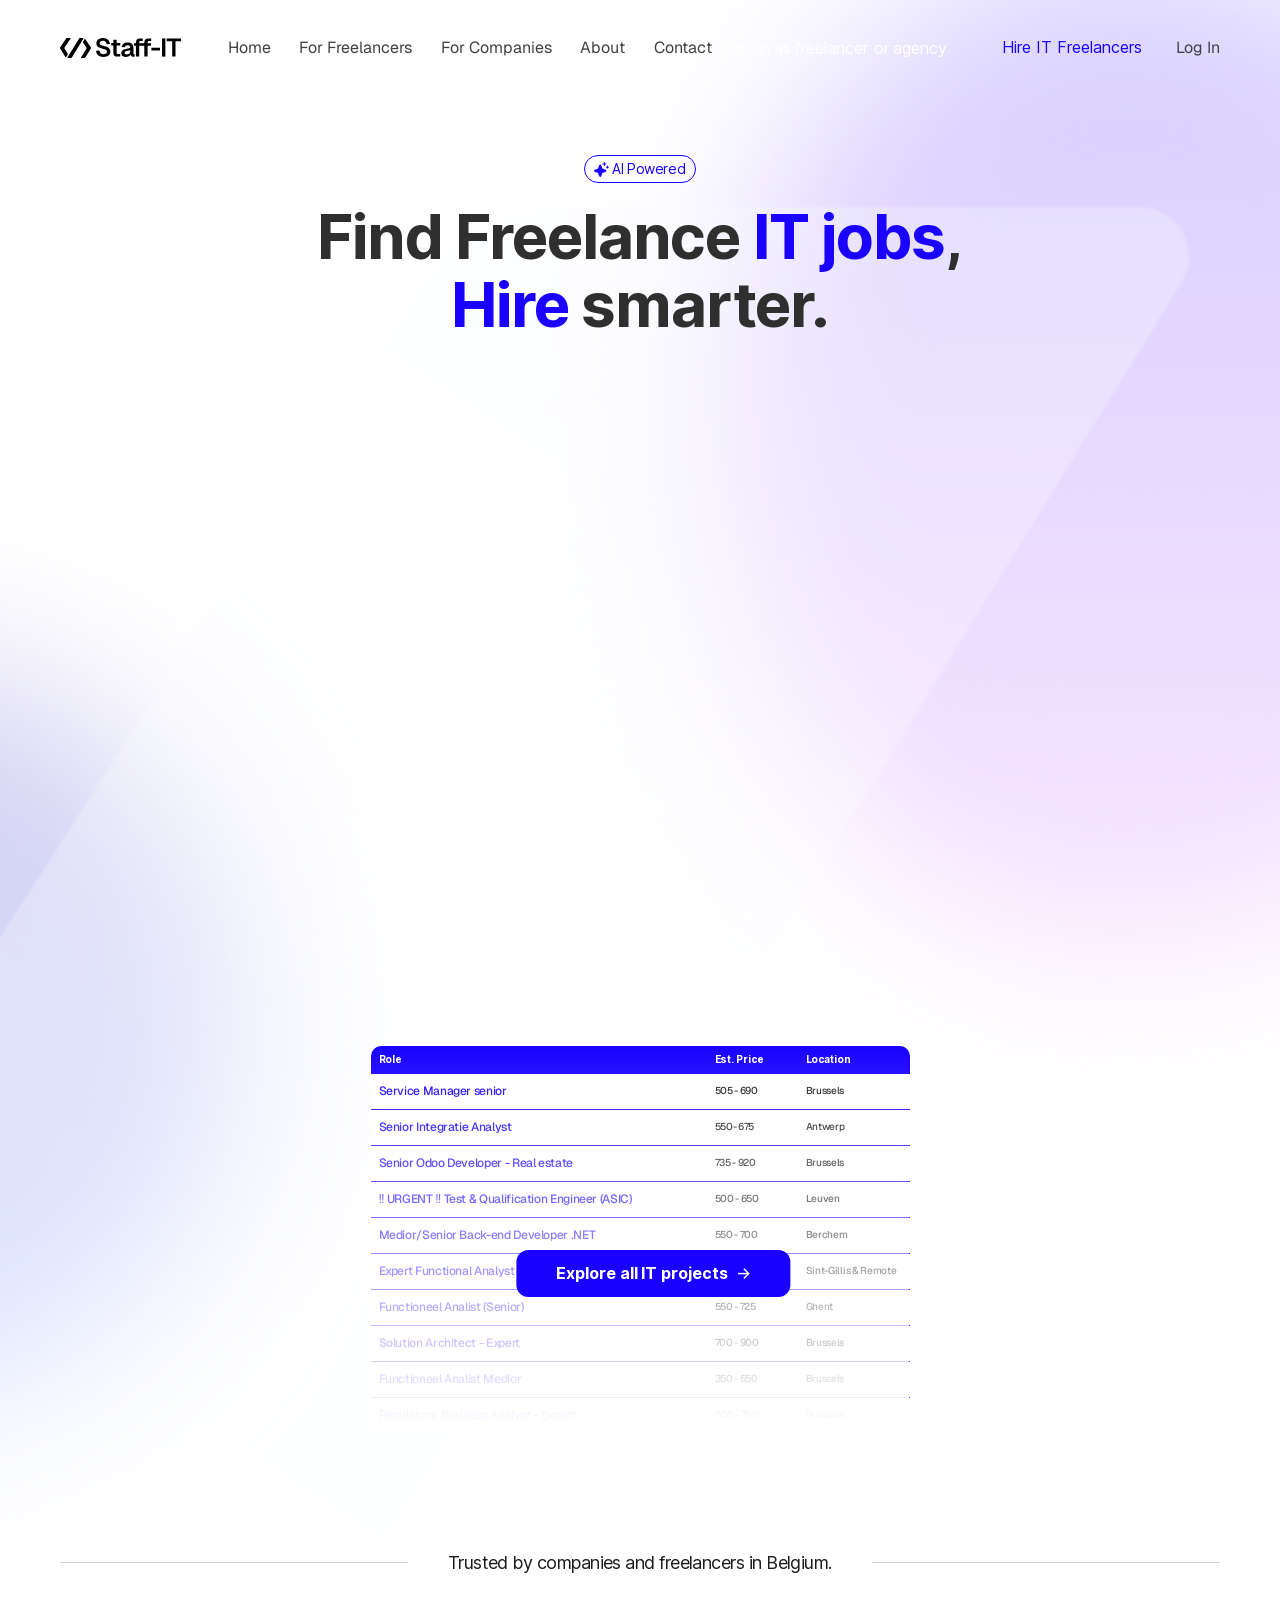
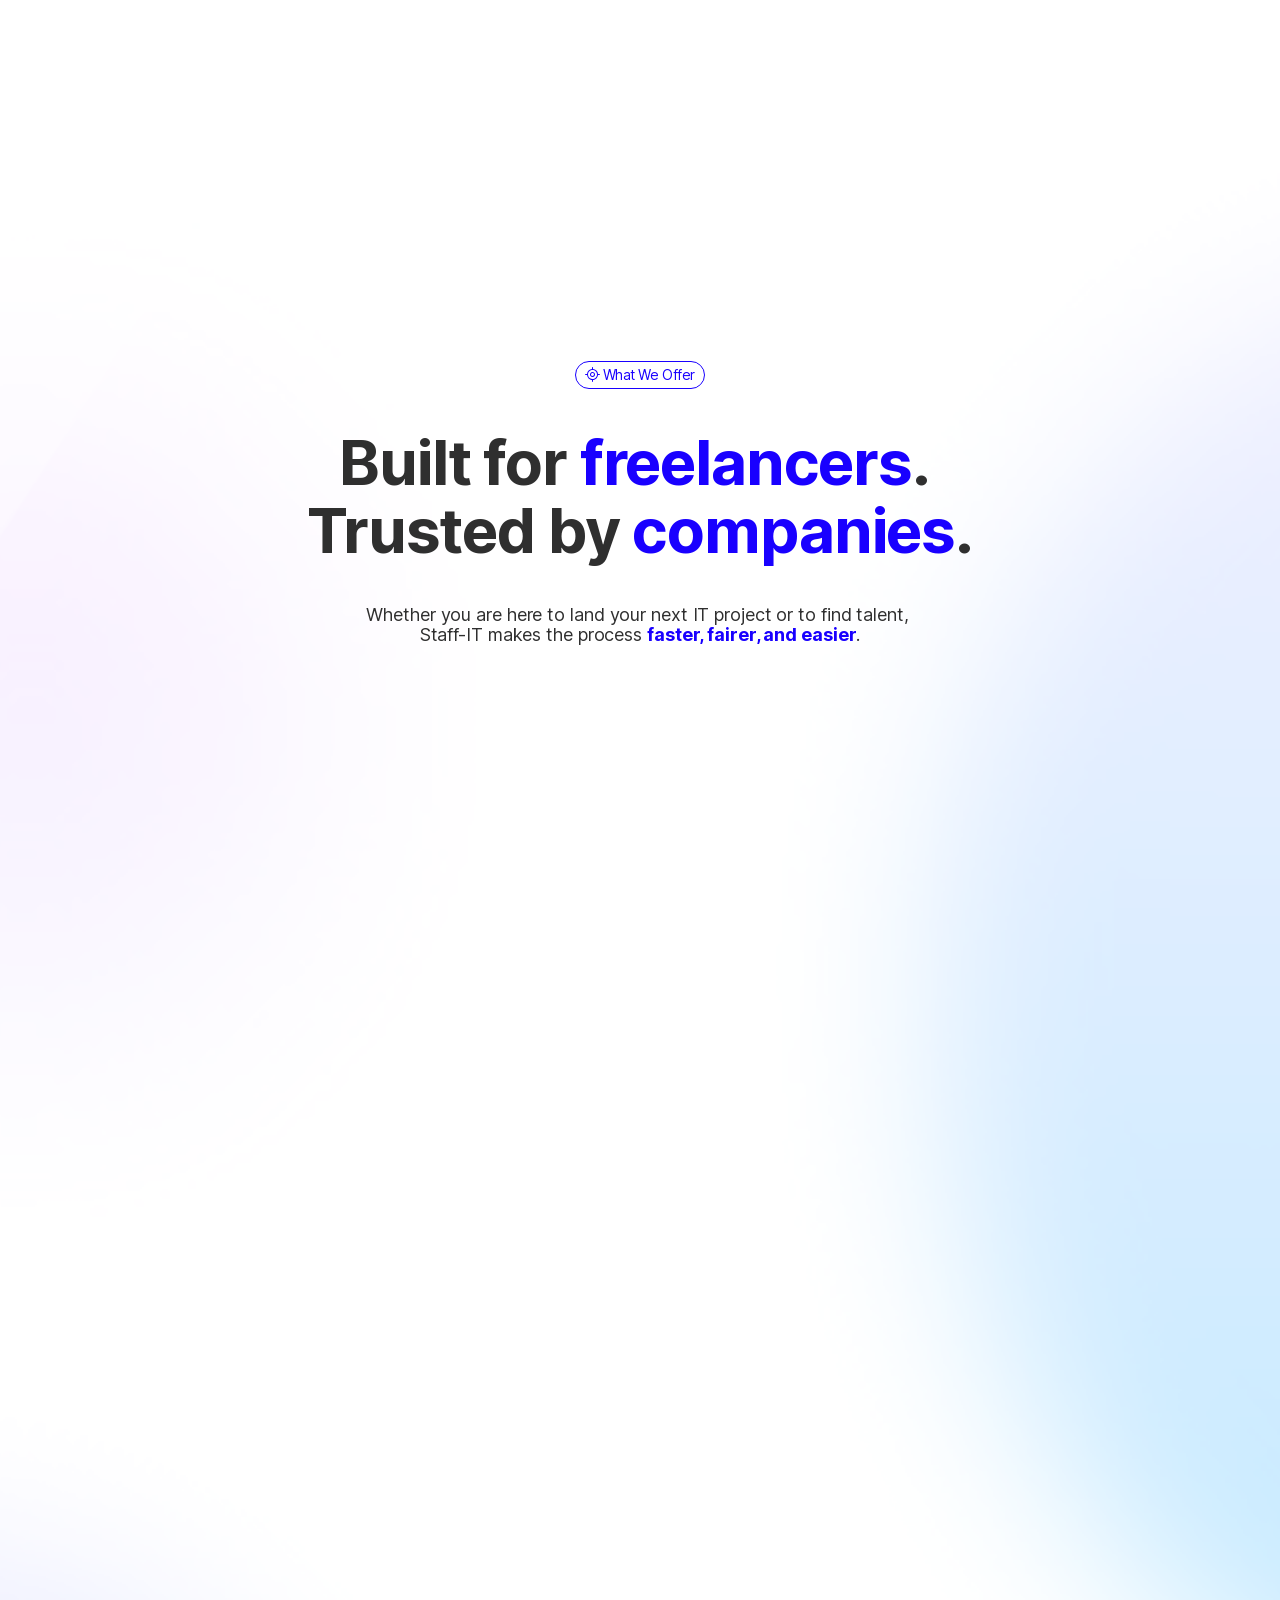
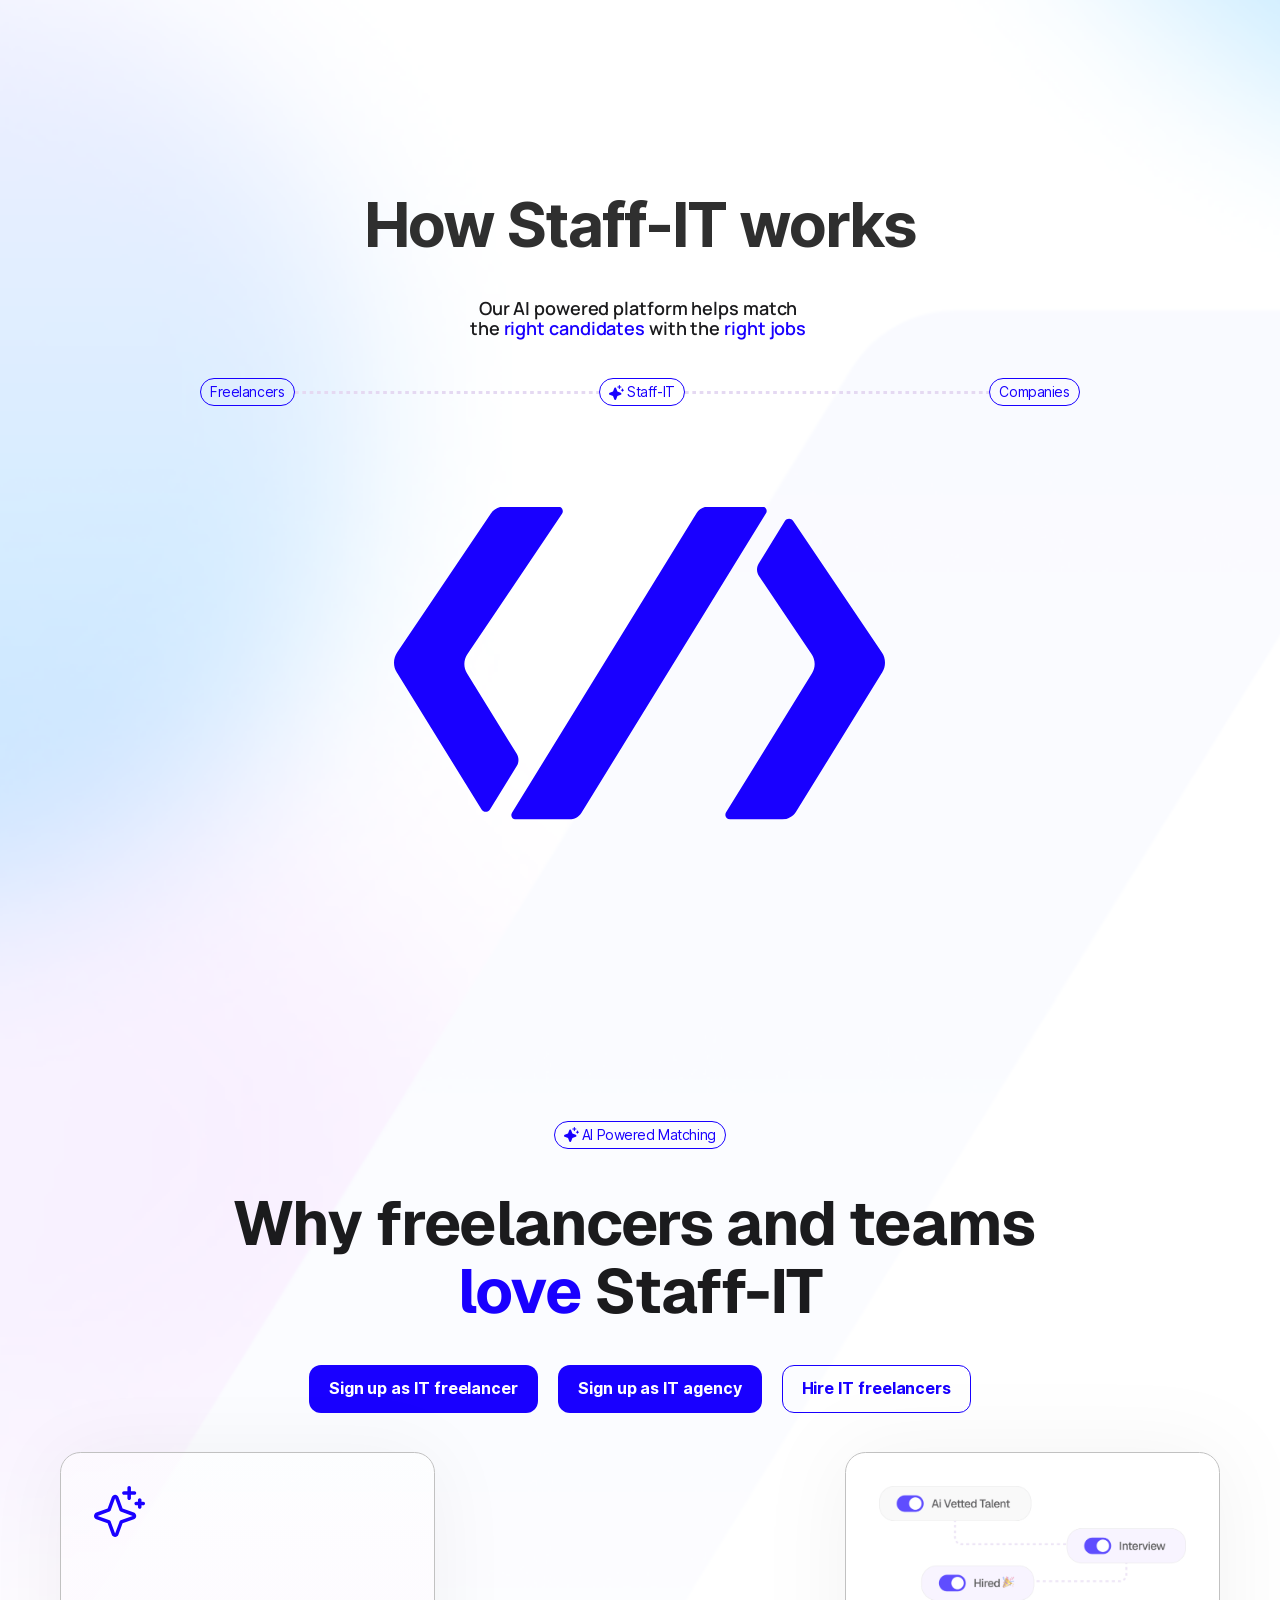
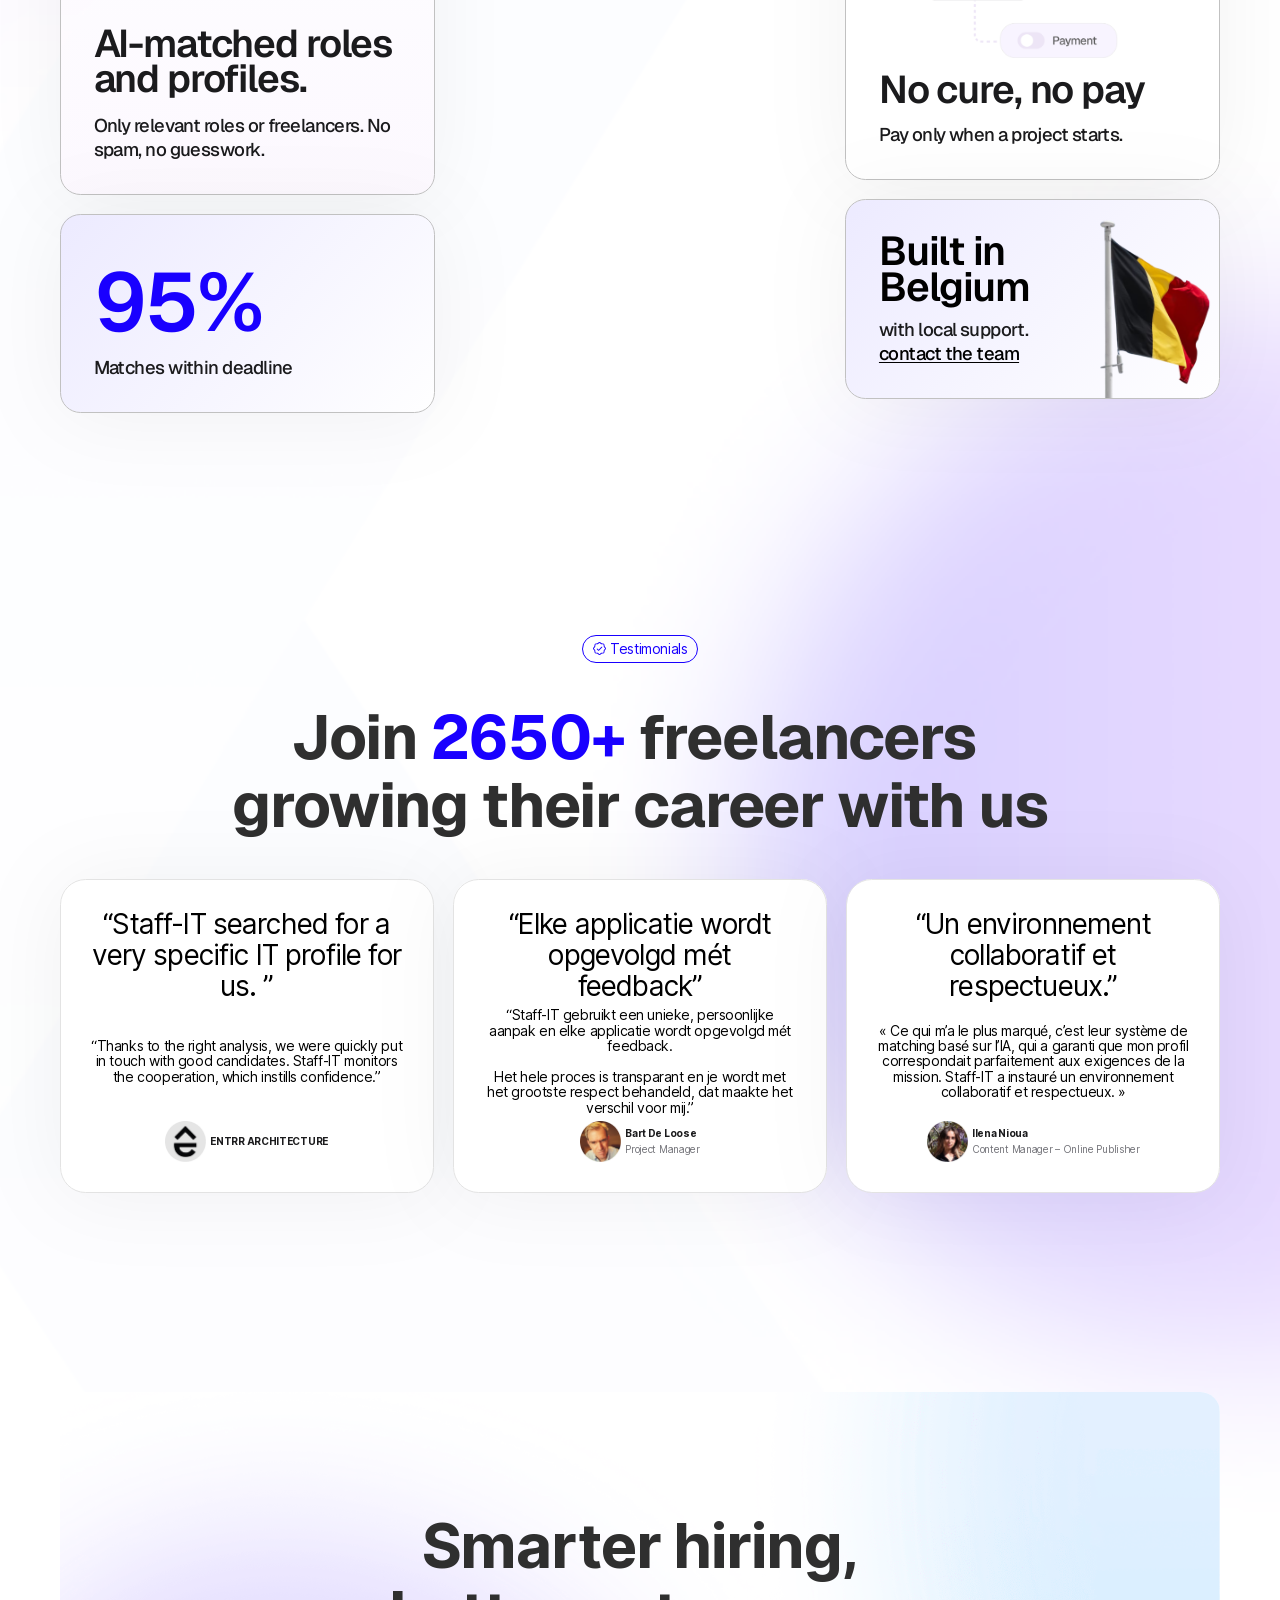
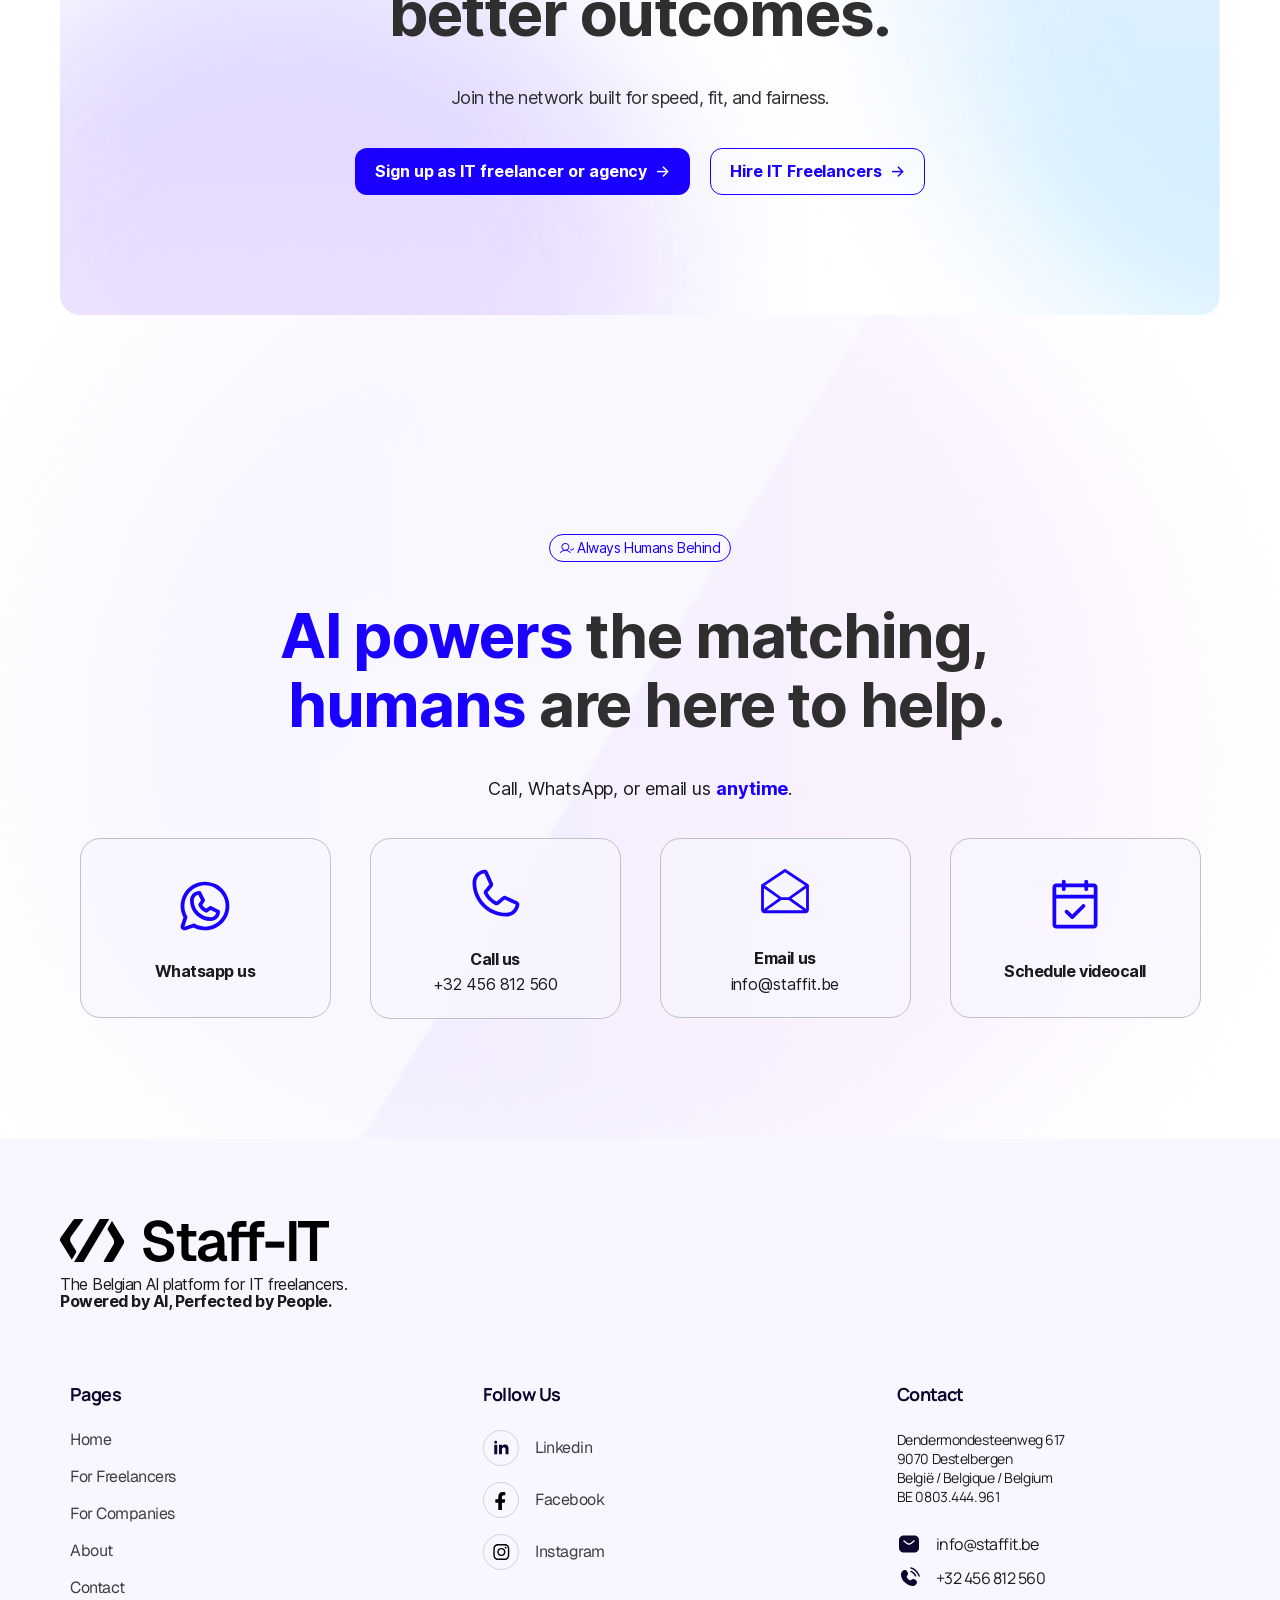
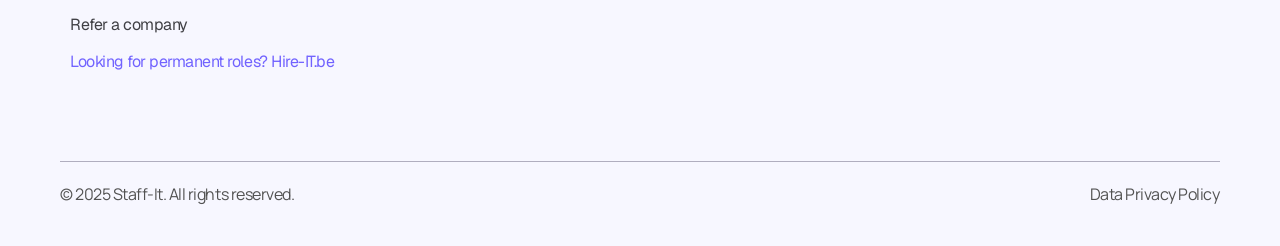
==== commit 4a073f88: "Force eager image loading to bypass display:none lazy-load trap The Figma Sites runtime emits many I" ====
--- a/index.html
+++ b/index.html
@@ -4,6 +4,7 @@
 <!-- Created in Figma Sites -->
 <html lang="en">
   <head>
+    <script>(function(){function f(i){if(i.loading==="lazy")i.loading="eager"}document.querySelectorAll("img").forEach(f);new MutationObserver(function(ms){for(var i=0;i<ms.length;i++){var m=ms[i];for(var j=0;j<m.addedNodes.length;j++){var n=m.addedNodes[j];if(n.nodeType!==1)continue;if(n.tagName==="IMG")f(n);if(n.querySelectorAll)n.querySelectorAll("img").forEach(f)}if(m.type==="attributes"&&m.target.tagName==="IMG")f(m.target)}}).observe(document.documentElement,{childList:true,subtree:true,attributes:true,attributeFilter:["loading"]})})();</script>
     <meta charset="utf-8" />
     <noscript>
       <style>
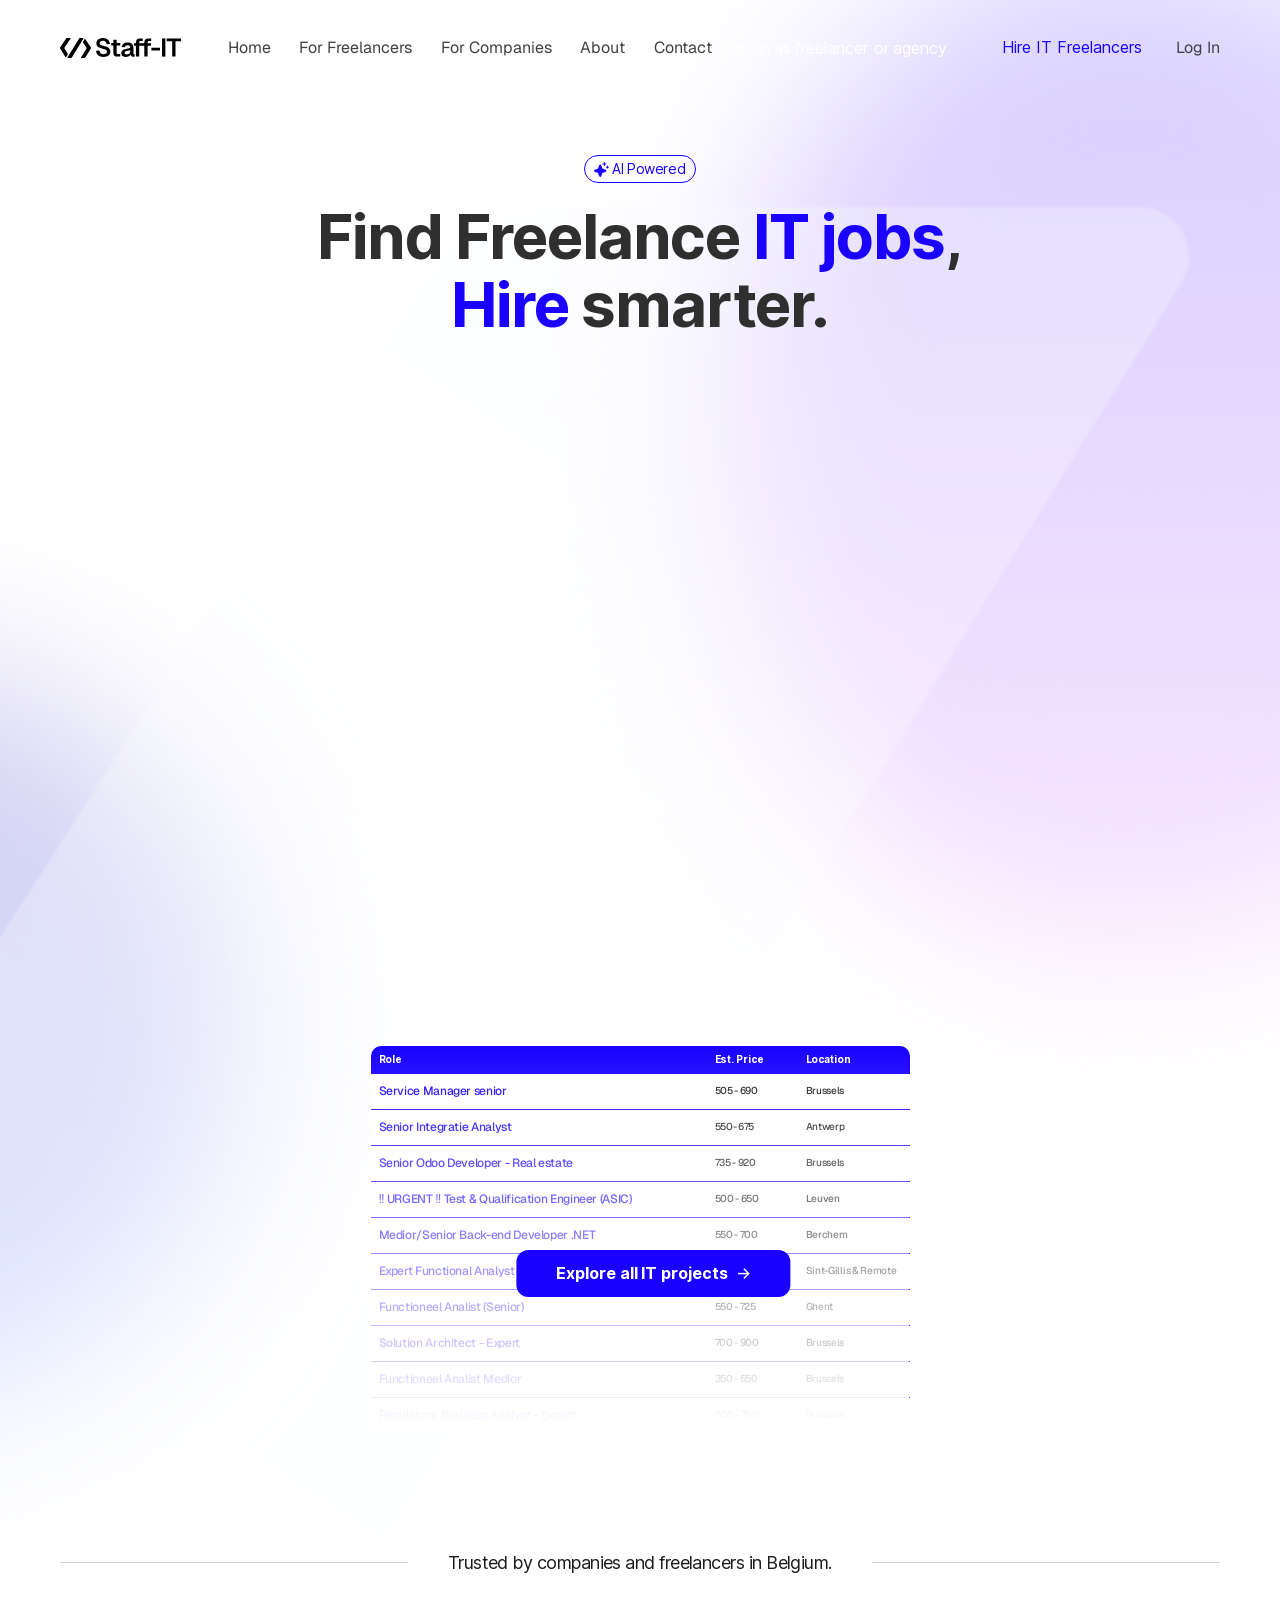
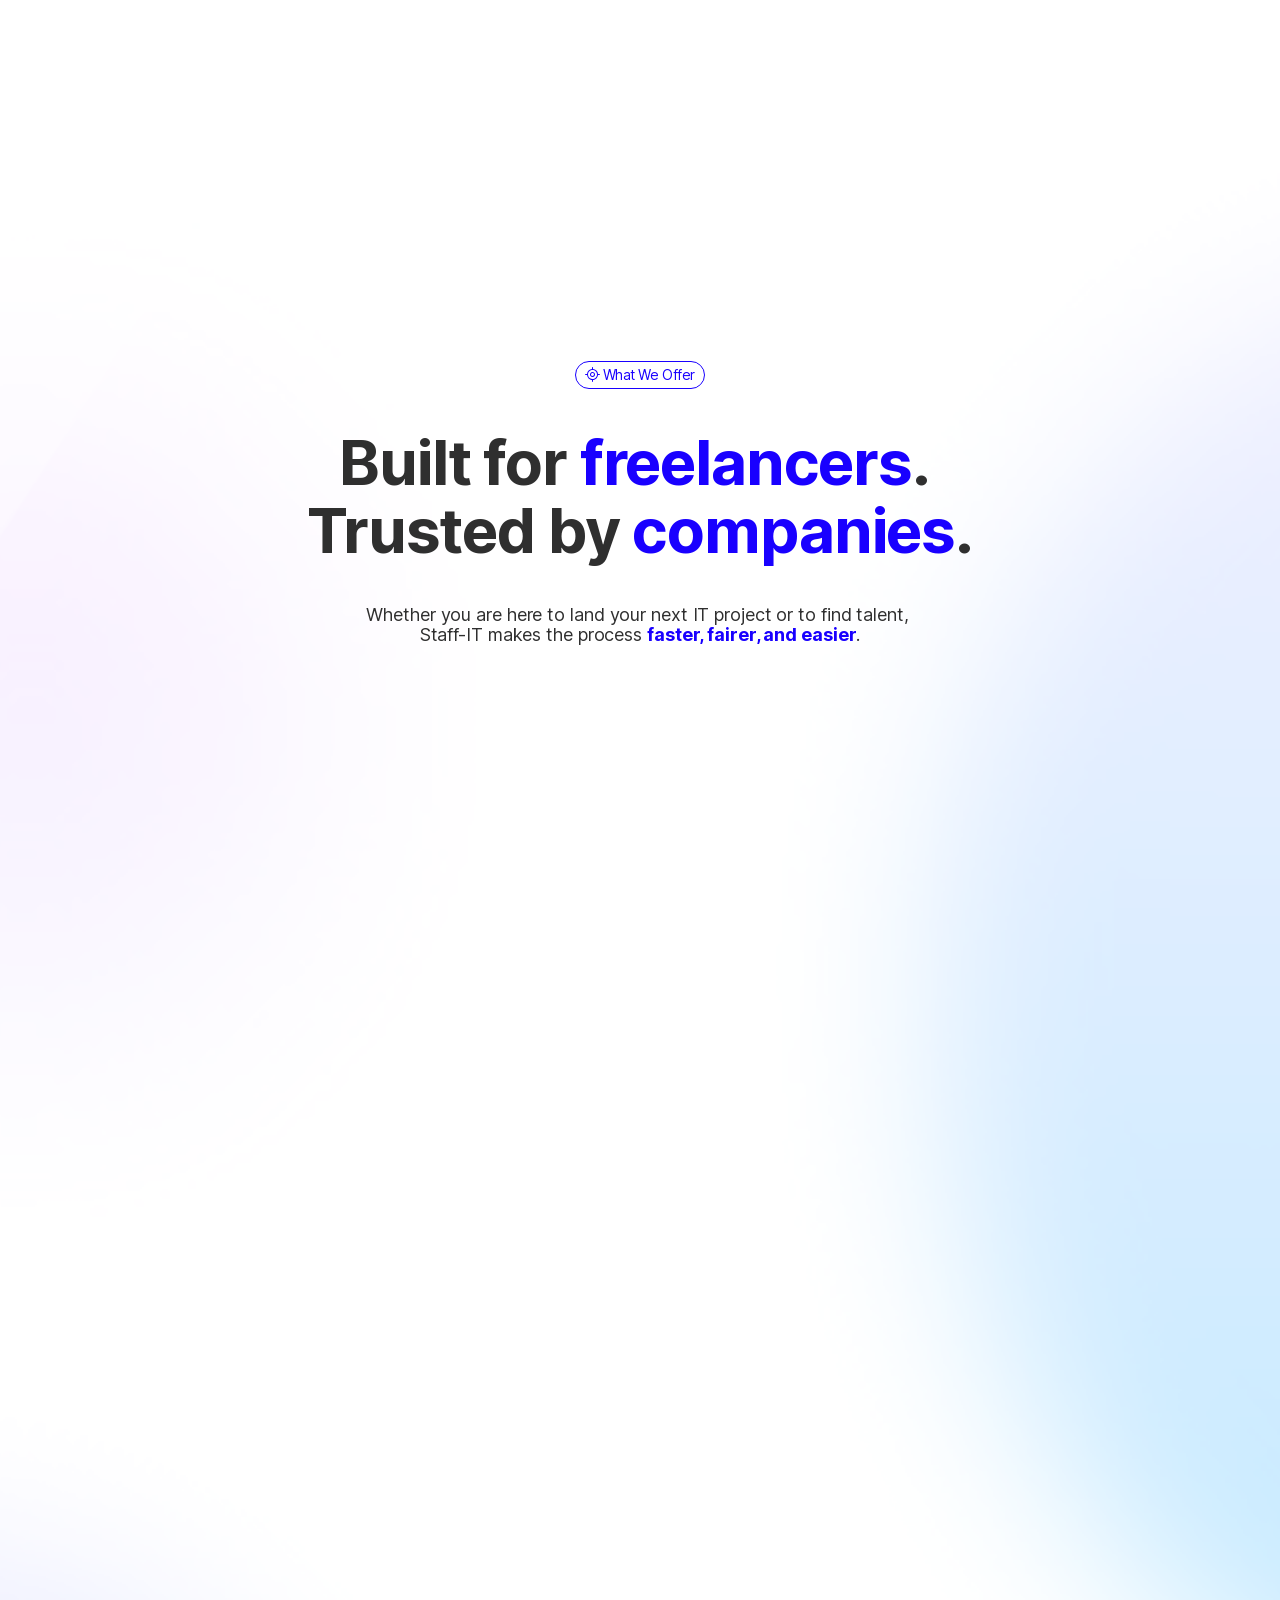
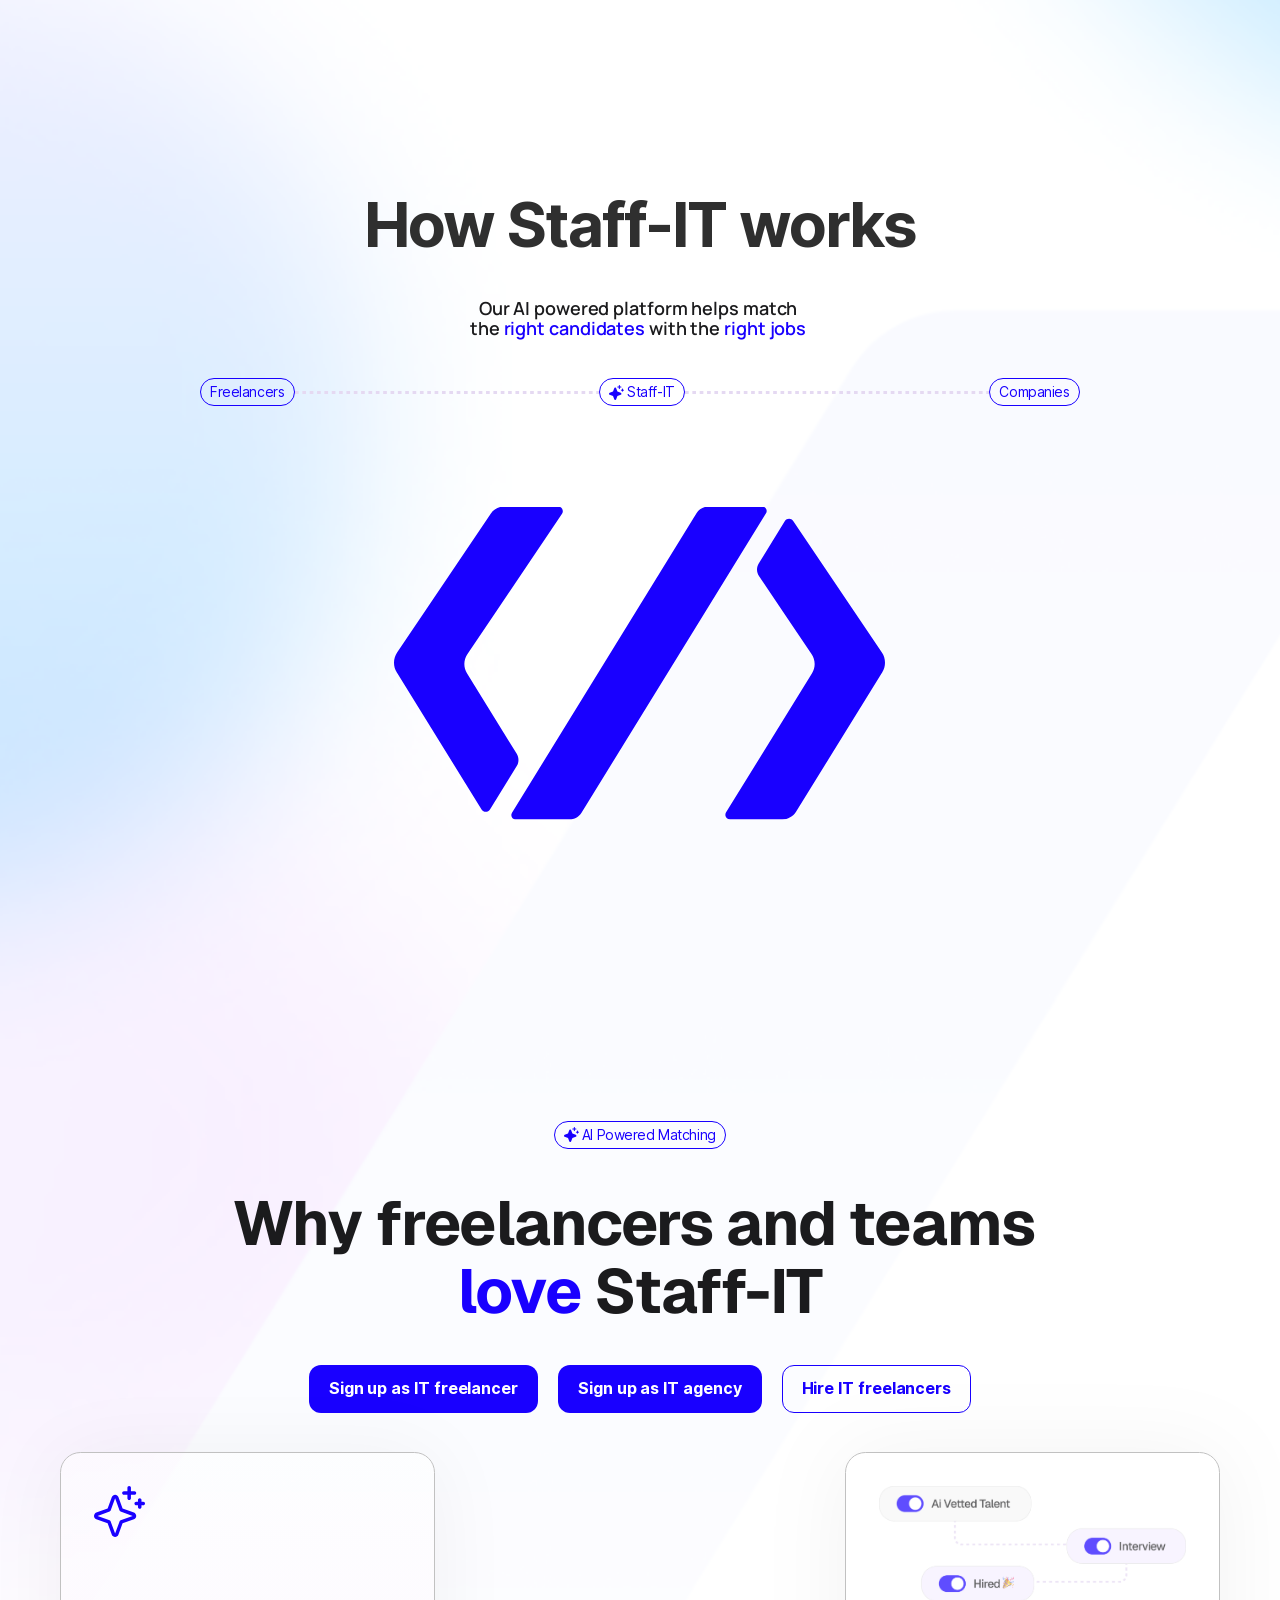
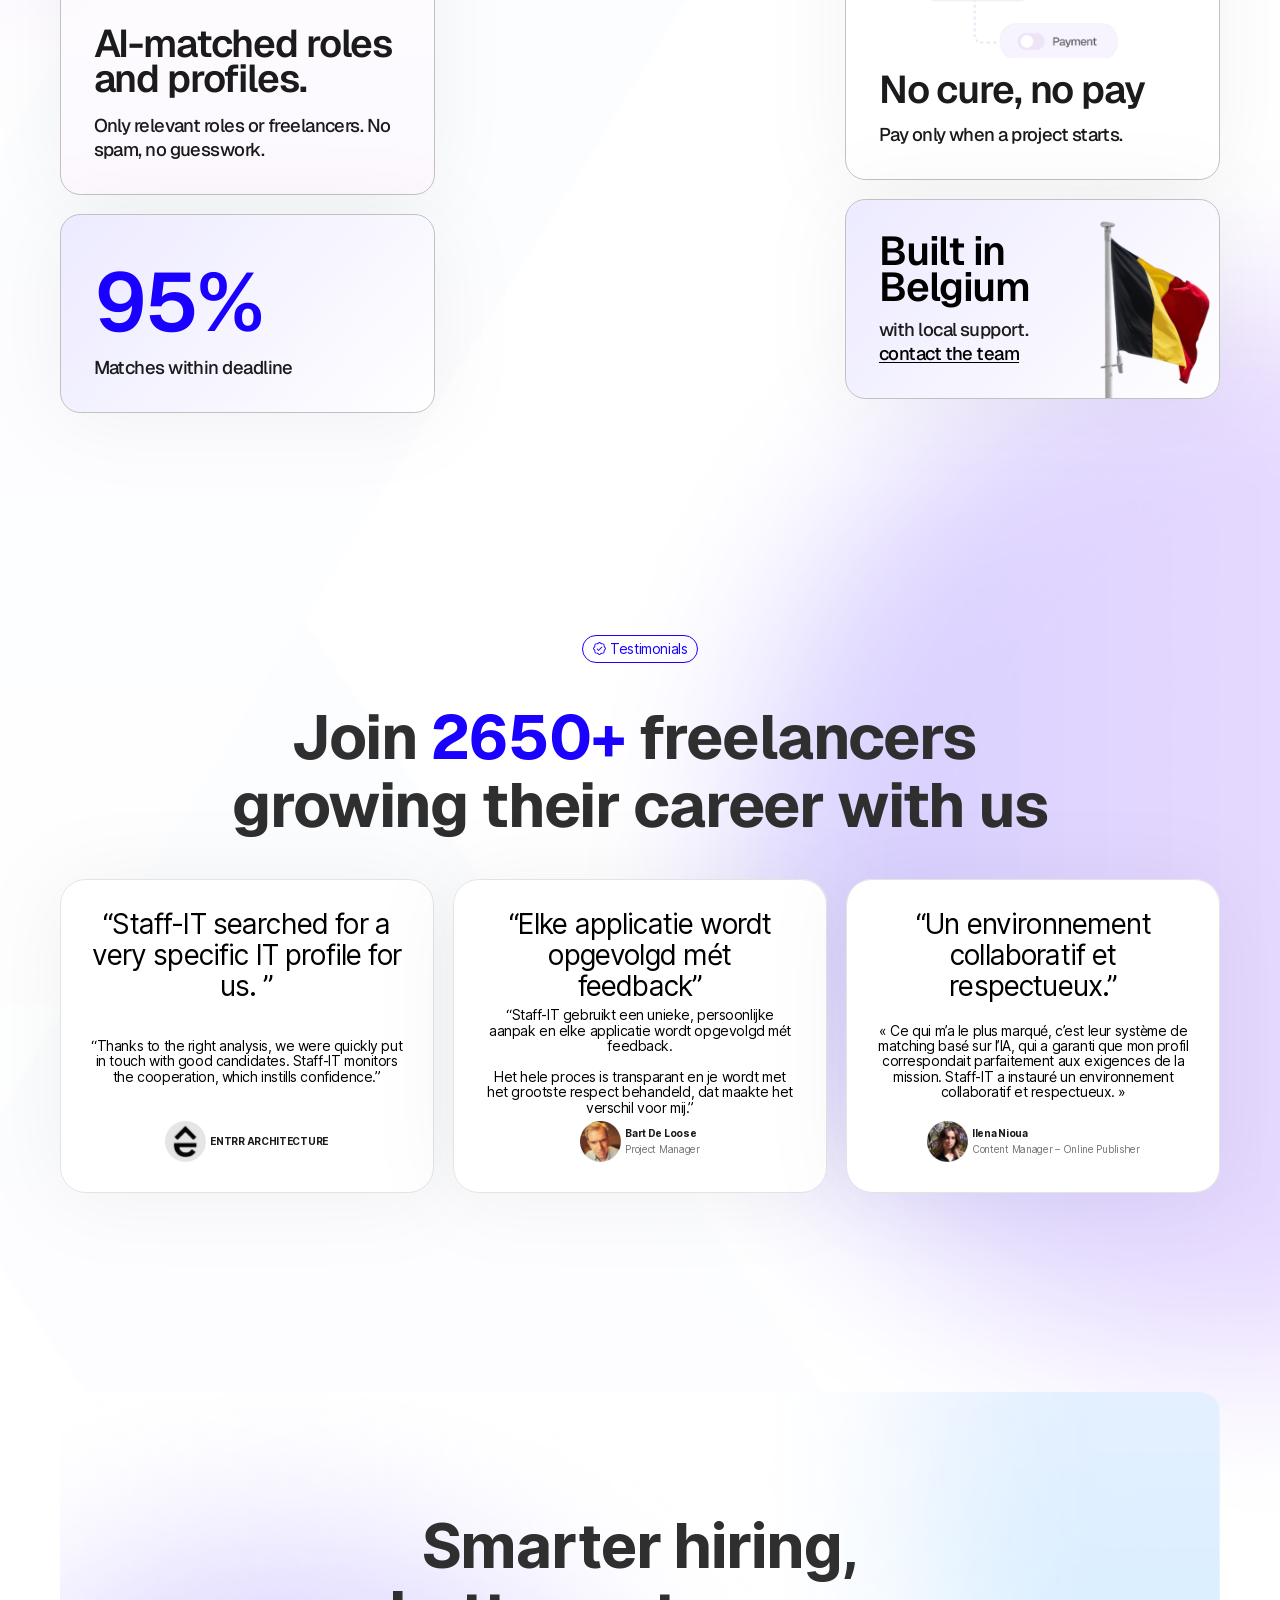
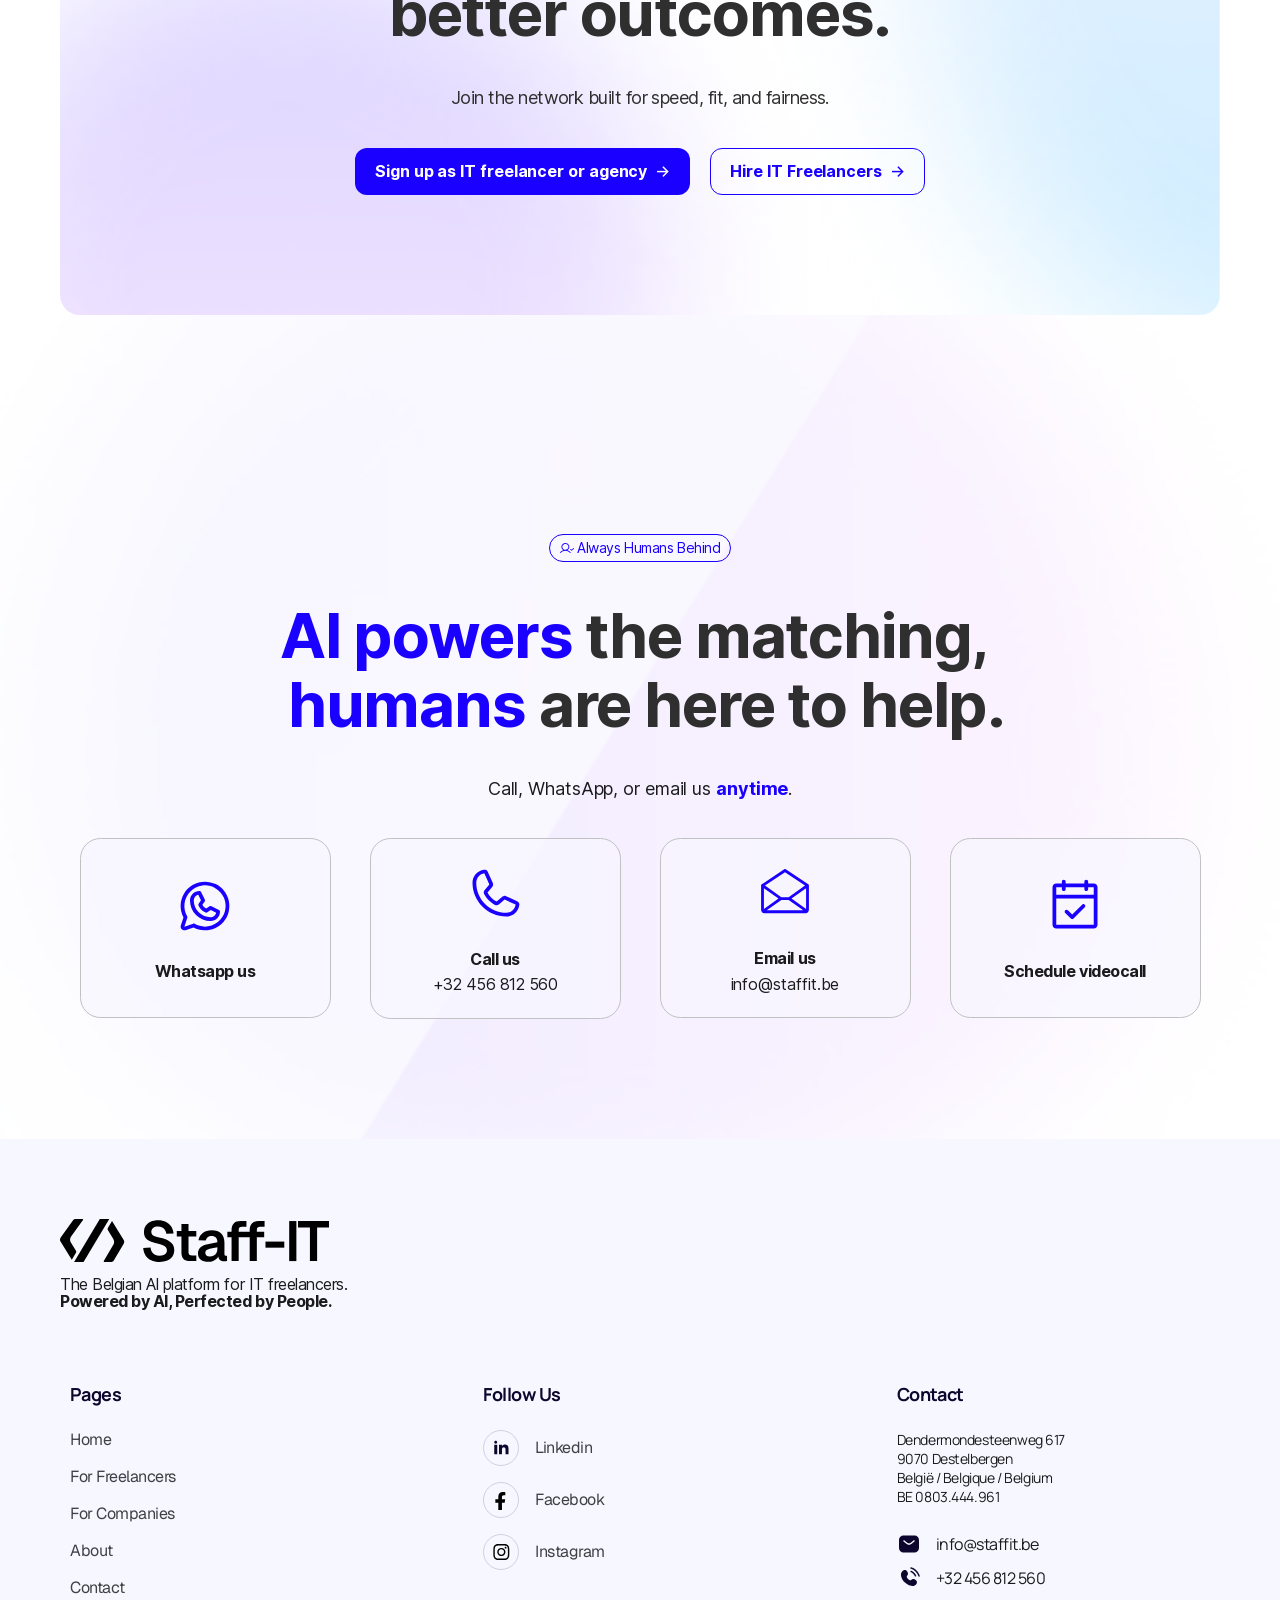
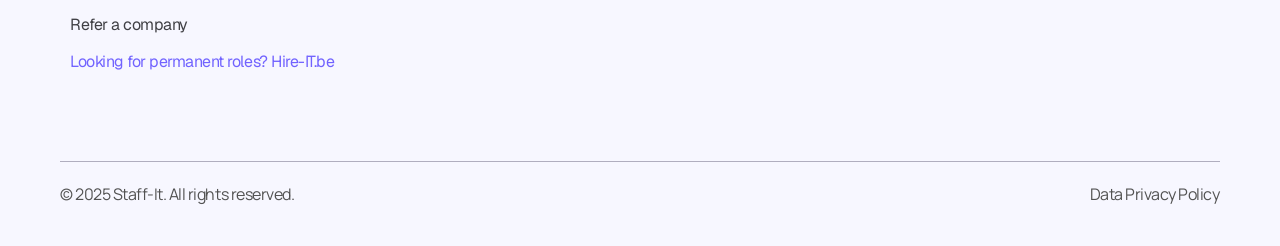
==== commit 57ba5691: "Drop wget's @h=N/@w=N srcset variants and remaining /_ prefixes from HTML The HTML rewrite I did ear" ====
--- a/index.html
+++ b/index.html
@@ -28,7 +28,7 @@
     <link rel="preload" href="_json/dfa00fc5-bf45-4c4f-be76-8ae690fcbcf0/_index.json" as="fetch" />
         <style id="reset-css"> @layer figreset,figoverridable,reset,theme,base,figutils,components,utilities;@layer figoverridable{:root{font-synthesis:none}}@layer figutils{:root{--banner-height:48px;--banner-height-v2:40px;--full-height-with-banner:calc(100dvh - var(--banner-height))}@media (max-width:600px){.banner-v2-container{left:0 !important;right:0 !important;margin:0 auto !important}}.wrapper-with-banner .min-h-screen{min-height:var(--full-height-with-banner)}.wrapper-with-banner .h-screen{height:var(--full-height-with-banner)}}@layer figreset{:root{font-family:var( --default-font-family,ui-sans-serif,system-ui,sans-serif,'Apple Color Emoji','Segoe UI Emoji','Segoe UI Symbol','Noto Color Emoji' )}html{-webkit-text-size-adjust:100%;-webkit-tap-highlight-color:transparent;-webkit-font-smoothing:antialiased;width:100%}body{margin:0;width:100%}body:has([data-page-overflowx='hidden']){overflow-x:hidden}body:has([data-page-overflowx='auto']){overflow-x:auto}}@layer figutils{#container{width:100%}}@layer figreset{*,*:before,*:after{box-sizing:border-box}a{color:inherit;text-decoration:none}button{border:none;background:none;padding:0}h1,h2,h3,h4,h5,h6,p{font-size:inherit;font-weight:inherit}blockquote,dl,dd,h1,h2,h3,h4,h5,h6,hr,figure,p,pre{margin:0}ol,ul,menu{list-style:none;margin:0;padding-inline-start:0}}@layer figutils{:is(.textContents ul,ul.textContents) > li:before{content:'\2022';margin-left:-1.5em;display:inline-block;text-align:center;width:1.5em;-webkit-background-clip:var(--list-marker-background-clip);-webkit-text-fill-color:var(--list-marker-text-fill-color);background-clip:var(--list-marker-background-clip);color:var(--list-marker-color);font-size:var(--list-marker-font-size);line-height:var(--list-marker-line-height);vertical-align:var(--list-marker-vertical-align)}:is(.textContents ol,ol.textContents) > li::marker{color:var(--list-marker-color);font-size:var(--list-marker-font-size);line-height:var(--list-marker-line-height);vertical-align:var(--list-marker-vertical-align)}:is(.textContents,.textContents *).adjustLetterSpacing:after{content:'';margin-left:calc(var(--letter-spacing) * -1)}}@layer figutils{#container .embed{border:none}}@layer figutils{#container .marquee-container{overflow-x:hidden;display:flex;flex-direction:row;position:relative;width:var(--width);transform:var(--transform);&:hover div{animation-play-state:var(--pause-on-hover)}&:active div{animation-play-state:var(--pause-on-click)}&:focus-within > *{animation-play-state:paused !important}}#container .marquee{flex:0 0 auto;min-width:var(--min-width);display:flex;flex-direction:row;align-items:center;animation:scroll var(--duration) linear var(--delay) var(--iteration-count);animation-delay:var(--delay);animation-direction:var(--direction);animation-timing-function:var(--timing-function)}#container .marquee.reduced-motion{@media (prefers-reduced-motion:reduce){animation:none}}@keyframes scroll{0%{transform:translateX(0%)}100%{transform:translateX(-100%)}}#container .marquee-initial-child-container{flex:0 0 auto;display:flex;min-width:auto;flex-direction:row;align-items:center}#container .marquee-child{transform:var(--transform)}}@layer figutils{.code-behavior-wrapper > *{width:100%;height:100%}}@layer figreset{:root{--100dvw:100vw;--100dvh:100vh}@supports (width:100dvw){:root{--100dvw:100dvw;--100dvh:100dvh}}}@layer figutils{.bypass-link{position:fixed;top:16px;left:0;right:0;display:flex;justify-content:center;align-items:center;opacity:0;pointer-events:none}.bypass-link:focus-within{opacity:1;z-index:10000}.bypass-link > a{background-color:#000;color:#fff;border:1px solid #fff;padding:12px 16px;font-size:16px;border-radius:12px;pointer-events:auto}}@layer figreset{:root{text-align:left;button{text-align:left}}}</style><style id="font-faces-71yp4x"> @font-face{font-family:"Manrope:Regular";font-style:normal;src:url("_woff/v2/Manrope_wght__1/Manrope_wght__1-english.woff2");font-display:block;unicode-range:U+0000-00A0,U+00A2-00A9,U+00AC-00AE,U+00B0-00B7,U+00B9-00BA,U+00BC-00BE,U+00D7,U+00F7,U+2000-206F,U+2074,U+20AC,U+2122,U+2190-21BB,U+2212,U+2215,U+F8FF,U+FEFF,U+FFFD}@font-face{font-family:"Manrope:Regular";font-style:normal;src:url("_woff/v2/Manrope_wght__1/Manrope_wght__1-rest-latin.woff2");font-display:block;unicode-range:U+00A1,U+00AA-00AB,U+00AF,U+00B8,U+00BB,U+00BF-00D6,U+00D8-00F6,U+00F8-00FF,U+0131,U+0152-0153,U+02B0-02FF}@font-face{font-family:"Manrope:Regular";font-style:normal;src:url("_woff/v2/Manrope_wght__1/Manrope_wght__1-latin-extended-a.woff2");font-display:block;unicode-range:U+0100-0130,U+0132-0151,U+0154-017F}@font-face{font-family:"Manrope:Regular";font-style:normal;src:url("_woff/v2/Manrope_wght__1/Manrope_wght__1-latin-extended-b.woff2");font-display:block;unicode-range:U+0180-024F}@font-face{font-family:"Manrope:Regular";font-style:normal;src:url("_woff/v2/Manrope_wght__1/Manrope_wght__1-latin-extended-additional.woff2");font-display:block;unicode-range:U+1E00-1EFF}@font-face{font-family:"Manrope:Regular";font-style:normal;src:url("_woff/v2/Manrope_wght__1/Manrope_wght__1-rest.woff2");font-display:block;unicode-range:U+0250-02AF,U+0300-1DFF,U+1F00-1FFF,U+2070-2073,U+2075-20AB,U+20AD-2121,U+2123-218F,U+21BC-2211,U+2213-2214,U+2216-F8FE,U+F900-FEFE,U+FF00-FFFC,U+FFFE-FFFF}@font-face{font-family:"Manrope";font-style:Bold;src:url("_woff/v2/Manrope_wght__1/Manrope_wght__1-english.woff2");font-display:block;unicode-range:U+0000-00A0,U+00A2-00A9,U+00AC-00AE,U+00B0-00B7,U+00B9-00BA,U+00BC-00BE,U+00D7,U+00F7,U+2000-206F,U+2074,U+20AC,U+2122,U+2190-21BB,U+2212,U+2215,U+F8FF,U+FEFF,U+FFFD}@font-face{font-family:"Manrope";font-style:Bold;src:url("_woff/v2/Manrope_wght__1/Manrope_wght__1-rest-latin.woff2");font-display:block;unicode-range:U+00A1,U+00AA-00AB,U+00AF,U+00B8,U+00BB,U+00BF-00D6,U+00D8-00F6,U+00F8-00FF,U+0131,U+0152-0153,U+02B0-02FF}@font-face{font-family:"Manrope";font-style:Bold;src:url("_woff/v2/Manrope_wght__1/Manrope_wght__1-latin-extended-a.woff2");font-display:block;unicode-range:U+0100-0130,U+0132-0151,U+0154-017F}@font-face{font-family:"Manrope";font-style:Bold;src:url("_woff/v2/Manrope_wght__1/Manrope_wght__1-latin-extended-b.woff2");font-display:block;unicode-range:U+0180-024F}@font-face{font-family:"Manrope";font-style:Bold;src:url("_woff/v2/Manrope_wght__1/Manrope_wght__1-latin-extended-additional.woff2");font-display:block;unicode-range:U+1E00-1EFF}@font-face{font-family:"Manrope";font-style:Bold;src:url("_woff/v2/Manrope_wght__1/Manrope_wght__1-rest.woff2");font-display:block;unicode-range:U+0250-02AF,U+0300-1DFF,U+1F00-1FFF,U+2070-2073,U+2075-20AB,U+20AD-2121,U+2123-218F,U+21BC-2211,U+2213-2214,U+2216-F8FE,U+F900-FEFE,U+FF00-FFFC,U+FFFE-FFFF}@font-face{font-family:"Inter:Medium";font-style:normal;src:url("_woff/v2/Inter_1/Inter_1-english.woff2");font-display:block;unicode-range:U+0000-00A0,U+00A2-00A9,U+00AC-00AE,U+00B0-00B7,U+00B9-00BA,U+00BC-00BE,U+00D7,U+00F7,U+2000-206F,U+2074,U+20AC,U+2122,U+2190-21BB,U+2212,U+2215,U+F8FF,U+FEFF,U+FFFD}@font-face{font-family:"Inter:Medium";font-style:normal;src:url("_woff/v2/Inter_1/Inter_1-rest-latin.woff2");font-display:block;unicode-range:U+00A1,U+00AA-00AB,U+00AF,U+00B8,U+00BB,U+00BF-00D6,U+00D8-00F6,U+00F8-00FF,U+0131,U+0152-0153,U+02B0-02FF}@font-face{font-family:"Inter:Medium";font-style:normal;src:url("_woff/v2/Inter_1/Inter_1-latin-extended-a.woff2");font-display:block;unicode-range:U+0100-0130,U+0132-0151,U+0154-017F}@font-face{font-family:"Inter:Medium";font-style:normal;src:url("_woff/v2/Inter_1/Inter_1-latin-extended-b.woff2");font-display:block;unicode-range:U+0180-024F}@font-face{font-family:"Inter:Medium";font-style:normal;src:url("_woff/v2/Inter_1/Inter_1-latin-extended-additional.woff2");font-display:block;unicode-range:U+1E00-1EFF}@font-face{font-family:"Inter:Medium";font-style:normal;src:url("_woff/v2/Inter_1/Inter_1-rest.woff2");font-display:block;unicode-range:U+0250-02AF,U+0300-1DFF,U+1F00-1FFF,U+2070-2073,U+2075-20AB,U+20AD-2121,U+2123-218F,U+21BC-2211,U+2213-2214,U+2216-F8FE,U+F900-FEFE,U+FF00-FFFC,U+FFFE-FFFF}@font-face{font-family:"Inter";font-style:Regular;src:url("_woff/v2/Inter_1/Inter_1-english.woff2");font-display:block;unicode-range:U+0000-00A0,U+00A2-00A9,U+00AC-00AE,U+00B0-00B7,U+00B9-00BA,U+00BC-00BE,U+00D7,U+00F7,U+2000-206F,U+2074,U+20AC,U+2122,U+2190-21BB,U+2212,U+2215,U+F8FF,U+FEFF,U+FFFD}@font-face{font-family:"Inter";font-style:Regular;src:url("_woff/v2/Inter_1/Inter_1-rest-latin.woff2");font-display:block;unicode-range:U+00A1,U+00AA-00AB,U+00AF,U+00B8,U+00BB,U+00BF-00D6,U+00D8-00F6,U+00F8-00FF,U+0131,U+0152-0153,U+02B0-02FF}@font-face{font-family:"Inter";font-style:Regular;src:url("_woff/v2/Inter_1/Inter_1-latin-extended-a.woff2");font-display:block;unicode-range:U+0100-0130,U+0132-0151,U+0154-017F}@font-face{font-family:"Inter";font-style:Regular;src:url("_woff/v2/Inter_1/Inter_1-latin-extended-b.woff2");font-display:block;unicode-range:U+0180-024F}@font-face{font-family:"Inter";font-style:Regular;src:url("_woff/v2/Inter_1/Inter_1-latin-extended-additional.woff2");font-display:block;unicode-range:U+1E00-1EFF}@font-face{font-family:"Inter";font-style:Regular;src:url("_woff/v2/Inter_1/Inter_1-rest.woff2");font-display:block;unicode-range:U+0250-02AF,U+0300-1DFF,U+1F00-1FFF,U+2070-2073,U+2075-20AB,U+20AD-2121,U+2123-218F,U+21BC-2211,U+2213-2214,U+2216-F8FE,U+F900-FEFE,U+FF00-FFFC,U+FFFE-FFFF}@font-face{font-family:"Geist:ExtraBold";font-style:normal;src:url("_woff/v2/Geist_wght__1/Geist_wght__1-english.woff2");font-display:block;unicode-range:U+0000-00A0,U+00A2-00A9,U+00AC-00AE,U+00B0-00B7,U+00B9-00BA,U+00BC-00BE,U+00D7,U+00F7,U+2000-206F,U+2074,U+20AC,U+2122,U+2190-21BB,U+2212,U+2215,U+F8FF,U+FEFF,U+FFFD}@font-face{font-family:"Geist:ExtraBold";font-style:normal;src:url("_woff/v2/Geist_wght__1/Geist_wght__1-rest-latin.woff2");font-display:block;unicode-range:U+00A1,U+00AA-00AB,U+00AF,U+00B8,U+00BB,U+00BF-00D6,U+00D8-00F6,U+00F8-00FF,U+0131,U+0152-0153,U+02B0-02FF}@font-face{font-family:"Geist:ExtraBold";font-style:normal;src:url("_woff/v2/Geist_wght__1/Geist_wght__1-latin-extended-a.woff2");font-display:block;unicode-range:U+0100-0130,U+0132-0151,U+0154-017F}@font-face{font-family:"Geist:ExtraBold";font-style:normal;src:url("_woff/v2/Geist_wght__1/Geist_wght__1-latin-extended-b.woff2");font-display:block;unicode-range:U+0180-024F}@font-face{font-family:"Geist:ExtraBold";font-style:normal;src:url("_woff/v2/Geist_wght__1/Geist_wght__1-latin-extended-additional.woff2");font-display:block;unicode-range:U+1E00-1EFF}@font-face{font-family:"Geist:ExtraBold";font-style:normal;src:url("_woff/v2/Geist_wght__1/Geist_wght__1-rest.woff2");font-display:block;unicode-range:U+0250-02AF,U+0300-1DFF,U+1F00-1FFF,U+2070-2073,U+2075-20AB,U+20AD-2121,U+2123-218F,U+21BC-2211,U+2213-2214,U+2216-F8FE,U+F900-FEFE,U+FF00-FFFC,U+FFFE-FFFF}@font-face{font-family:"Geist";font-style:Bold;src:url("_woff/v2/Geist_wght__1/Geist_wght__1-english.woff2");font-display:block;unicode-range:U+0000-00A0,U+00A2-00A9,U+00AC-00AE,U+00B0-00B7,U+00B9-00BA,U+00BC-00BE,U+00D7,U+00F7,U+2000-206F,U+2074,U+20AC,U+2122,U+2190-21BB,U+2212,U+2215,U+F8FF,U+FEFF,U+FFFD}@font-face{font-family:"Geist";font-style:Bold;src:url("_woff/v2/Geist_wght__1/Geist_wght__1-rest-latin.woff2");font-display:block;unicode-range:U+00A1,U+00AA-00AB,U+00AF,U+00B8,U+00BB,U+00BF-00D6,U+00D8-00F6,U+00F8-00FF,U+0131,U+0152-0153,U+02B0-02FF}@font-face{font-family:"Geist";font-style:Bold;src:url("_woff/v2/Geist_wght__1/Geist_wght__1-latin-extended-a.woff2");font-display:block;unicode-range:U+0100-0130,U+0132-0151,U+0154-017F}@font-face{font-family:"Geist";font-style:Bold;src:url("_woff/v2/Geist_wght__1/Geist_wght__1-latin-extended-b.woff2");font-display:block;unicode-range:U+0180-024F}@font-face{font-family:"Geist";font-style:Bold;src:url("_woff/v2/Geist_wght__1/Geist_wght__1-latin-extended-additional.woff2");font-display:block;unicode-range:U+1E00-1EFF}@font-face{font-family:"Geist";font-style:Bold;src:url("_woff/v2/Geist_wght__1/Geist_wght__1-rest.woff2");font-display:block;unicode-range:U+0250-02AF,U+0300-1DFF,U+1F00-1FFF,U+2070-2073,U+2075-20AB,U+20AD-2121,U+2123-218F,U+21BC-2211,U+2213-2214,U+2216-F8FE,U+F900-FEFE,U+FF00-FFFC,U+FFFE-FFFF}@font-face{font-family:"Manrope:SemiBold";font-style:normal;src:url("_woff/v2/Manrope_wght__1/Manrope_wght__1-english.woff2");font-display:block;unicode-range:U+0000-00A0,U+00A2-00A9,U+00AC-00AE,U+00B0-00B7,U+00B9-00BA,U+00BC-00BE,U+00D7,U+00F7,U+2000-206F,U+2074,U+20AC,U+2122,U+2190-21BB,U+2212,U+2215,U+F8FF,U+FEFF,U+FFFD}@font-face{font-family:"Manrope:SemiBold";font-style:normal;src:url("_woff/v2/Manrope_wght__1/Manrope_wght__1-rest-latin.woff2");font-display:block;unicode-range:U+00A1,U+00AA-00AB,U+00AF,U+00B8,U+00BB,U+00BF-00D6,U+00D8-00F6,U+00F8-00FF,U+0131,U+0152-0153,U+02B0-02FF}@font-face{font-family:"Manrope:SemiBold";font-style:normal;src:url("_woff/v2/Manrope_wght__1/Manrope_wght__1-latin-extended-a.woff2");font-display:block;unicode-range:U+0100-0130,U+0132-0151,U+0154-017F}@font-face{font-family:"Manrope:SemiBold";font-style:normal;src:url("_woff/v2/Manrope_wght__1/Manrope_wght__1-latin-extended-b.woff2");font-display:block;unicode-range:U+0180-024F}@font-face{font-family:"Manrope:SemiBold";font-style:normal;src:url("_woff/v2/Manrope_wght__1/Manrope_wght__1-latin-extended-additional.woff2");font-display:block;unicode-range:U+1E00-1EFF}@font-face{font-family:"Manrope:SemiBold";font-style:normal;src:url("_woff/v2/Manrope_wght__1/Manrope_wght__1-rest.woff2");font-display:block;unicode-range:U+0250-02AF,U+0300-1DFF,U+1F00-1FFF,U+2070-2073,U+2075-20AB,U+20AD-2121,U+2123-218F,U+21BC-2211,U+2213-2214,U+2216-F8FE,U+F900-FEFE,U+FF00-FFFC,U+FFFE-FFFF}@font-face{font-family:"Geist:Regular";font-style:normal;src:url("_woff/v2/Geist_wght__1/Geist_wght__1-english.woff2");font-display:block;unicode-range:U+0000-00A0,U+00A2-00A9,U+00AC-00AE,U+00B0-00B7,U+00B9-00BA,U+00BC-00BE,U+00D7,U+00F7,U+2000-206F,U+2074,U+20AC,U+2122,U+2190-21BB,U+2212,U+2215,U+F8FF,U+FEFF,U+FFFD}@font-face{font-family:"Geist:Regular";font-style:normal;src:url("_woff/v2/Geist_wght__1/Geist_wght__1-rest-latin.woff2");font-display:block;unicode-range:U+00A1,U+00AA-00AB,U+00AF,U+00B8,U+00BB,U+00BF-00D6,U+00D8-00F6,U+00F8-00FF,U+0131,U+0152-0153,U+02B0-02FF}@font-face{font-family:"Geist:Regular";font-style:normal;src:url("_woff/v2/Geist_wght__1/Geist_wght__1-latin-extended-a.woff2");font-display:block;unicode-range:U+0100-0130,U+0132-0151,U+0154-017F}@font-face{font-family:"Geist:Regular";font-style:normal;src:url("_woff/v2/Geist_wght__1/Geist_wght__1-latin-extended-b.woff2");font-display:block;unicode-range:U+0180-024F}@font-face{font-family:"Geist:Regular";font-style:normal;src:url("_woff/v2/Geist_wght__1/Geist_wght__1-latin-extended-additional.woff2");font-display:block;unicode-range:U+1E00-1EFF}@font-face{font-family:"Geist:Regular";font-style:normal;src:url("_woff/v2/Geist_wght__1/Geist_wght__1-rest.woff2");font-display:block;unicode-range:U+0250-02AF,U+0300-1DFF,U+1F00-1FFF,U+2070-2073,U+2075-20AB,U+20AD-2121,U+2123-218F,U+21BC-2211,U+2213-2214,U+2216-F8FE,U+F900-FEFE,U+FF00-FFFC,U+FFFE-FFFF}@font-face{font-family:"Geist:SemiBold";font-style:normal;src:url("_woff/v2/Geist_wght__1/Geist_wght__1-english.woff2");font-display:block;unicode-range:U+0000-00A0,U+00A2-00A9,U+00AC-00AE,U+00B0-00B7,U+00B9-00BA,U+00BC-00BE,U+00D7,U+00F7,U+2000-206F,U+2074,U+20AC,U+2122,U+2190-21BB,U+2212,U+2215,U+F8FF,U+FEFF,U+FFFD}@font-face{font-family:"Geist:SemiBold";font-style:normal;src:url("_woff/v2/Geist_wght__1/Geist_wght__1-rest-latin.woff2");font-display:block;unicode-range:U+00A1,U+00AA-00AB,U+00AF,U+00B8,U+00BB,U+00BF-00D6,U+00D8-00F6,U+00F8-00FF,U+0131,U+0152-0153,U+02B0-02FF}@font-face{font-family:"Geist:SemiBold";font-style:normal;src:url("_woff/v2/Geist_wght__1/Geist_wght__1-latin-extended-a.woff2");font-display:block;unicode-range:U+0100-0130,U+0132-0151,U+0154-017F}@font-face{font-family:"Geist:SemiBold";font-style:normal;src:url("_woff/v2/Geist_wght__1/Geist_wght__1-latin-extended-b.woff2");font-display:block;unicode-range:U+0180-024F}@font-face{font-family:"Geist:SemiBold";font-style:normal;src:url("_woff/v2/Geist_wght__1/Geist_wght__1-latin-extended-additional.woff2");font-display:block;unicode-range:U+1E00-1EFF}@font-face{font-family:"Geist:SemiBold";font-style:normal;src:url("_woff/v2/Geist_wght__1/Geist_wght__1-rest.woff2");font-display:block;unicode-range:U+0250-02AF,U+0300-1DFF,U+1F00-1FFF,U+2070-2073,U+2075-20AB,U+20AD-2121,U+2123-218F,U+21BC-2211,U+2213-2214,U+2216-F8FE,U+F900-FEFE,U+FF00-FFFC,U+FFFE-FFFF}@font-face{font-family:"Manrope:Bold";font-style:normal;src:url("_woff/v2/Manrope_wght__1/Manrope_wght__1-english.woff2");font-display:block;unicode-range:U+0000-00A0,U+00A2-00A9,U+00AC-00AE,U+00B0-00B7,U+00B9-00BA,U+00BC-00BE,U+00D7,U+00F7,U+2000-206F,U+2074,U+20AC,U+2122,U+2190-21BB,U+2212,U+2215,U+F8FF,U+FEFF,U+FFFD}@font-face{font-family:"Manrope:Bold";font-style:normal;src:url("_woff/v2/Manrope_wght__1/Manrope_wght__1-rest-latin.woff2");font-display:block;unicode-range:U+00A1,U+00AA-00AB,U+00AF,U+00B8,U+00BB,U+00BF-00D6,U+00D8-00F6,U+00F8-00FF,U+0131,U+0152-0153,U+02B0-02FF}@font-face{font-family:"Manrope:Bold";font-style:normal;src:url("_woff/v2/Manrope_wght__1/Manrope_wght__1-latin-extended-a.woff2");font-display:block;unicode-range:U+0100-0130,U+0132-0151,U+0154-017F}@font-face{font-family:"Manrope:Bold";font-style:normal;src:url("_woff/v2/Manrope_wght__1/Manrope_wght__1-latin-extended-b.woff2");font-display:block;unicode-range:U+0180-024F}@font-face{font-family:"Manrope:Bold";font-style:normal;src:url("_woff/v2/Manrope_wght__1/Manrope_wght__1-latin-extended-additional.woff2");font-display:block;unicode-range:U+1E00-1EFF}@font-face{font-family:"Manrope:Bold";font-style:normal;src:url("_woff/v2/Manrope_wght__1/Manrope_wght__1-rest.woff2");font-display:block;unicode-range:U+0250-02AF,U+0300-1DFF,U+1F00-1FFF,U+2070-2073,U+2075-20AB,U+20AD-2121,U+2123-218F,U+21BC-2211,U+2213-2214,U+2216-F8FE,U+F900-FEFE,U+FF00-FFFC,U+FFFE-FFFF}@font-face{font-family:"Geist:Medium";font-style:normal;src:url("_woff/v2/Geist_wght__1/Geist_wght__1-english.woff2");font-display:block;unicode-range:U+0000-00A0,U+00A2-00A9,U+00AC-00AE,U+00B0-00B7,U+00B9-00BA,U+00BC-00BE,U+00D7,U+00F7,U+2000-206F,U+2074,U+20AC,U+2122,U+2190-21BB,U+2212,U+2215,U+F8FF,U+FEFF,U+FFFD}@font-face{font-family:"Geist:Medium";font-style:normal;src:url("_woff/v2/Geist_wght__1/Geist_wght__1-rest-latin.woff2");font-display:block;unicode-range:U+00A1,U+00AA-00AB,U+00AF,U+00B8,U+00BB,U+00BF-00D6,U+00D8-00F6,U+00F8-00FF,U+0131,U+0152-0153,U+02B0-02FF}@font-face{font-family:"Geist:Medium";font-style:normal;src:url("_woff/v2/Geist_wght__1/Geist_wght__1-latin-extended-a.woff2");font-display:block;unicode-range:U+0100-0130,U+0132-0151,U+0154-017F}@font-face{font-family:"Geist:Medium";font-style:normal;src:url("_woff/v2/Geist_wght__1/Geist_wght__1-latin-extended-b.woff2");font-display:block;unicode-range:U+0180-024F}@font-face{font-family:"Geist:Medium";font-style:normal;src:url("_woff/v2/Geist_wght__1/Geist_wght__1-latin-extended-additional.woff2");font-display:block;unicode-range:U+1E00-1EFF}@font-face{font-family:"Geist:Medium";font-style:normal;src:url("_woff/v2/Geist_wght__1/Geist_wght__1-rest.woff2");font-display:block;unicode-range:U+0250-02AF,U+0300-1DFF,U+1F00-1FFF,U+2070-2073,U+2075-20AB,U+20AD-2121,U+2123-218F,U+21BC-2211,U+2213-2214,U+2216-F8FE,U+F900-FEFE,U+FF00-FFFC,U+FFFE-FFFF}@font-face{font-family:"Geist:Bold";font-style:normal;src:url("_woff/v2/Geist_wght__1/Geist_wght__1-english.woff2");font-display:block;unicode-range:U+0000-00A0,U+00A2-00A9,U+00AC-00AE,U+00B0-00B7,U+00B9-00BA,U+00BC-00BE,U+00D7,U+00F7,U+2000-206F,U+2074,U+20AC,U+2122,U+2190-21BB,U+2212,U+2215,U+F8FF,U+FEFF,U+FFFD}@font-face{font-family:"Geist:Bold";font-style:normal;src:url("_woff/v2/Geist_wght__1/Geist_wght__1-rest-latin.woff2");font-display:block;unicode-range:U+00A1,U+00AA-00AB,U+00AF,U+00B8,U+00BB,U+00BF-00D6,U+00D8-00F6,U+00F8-00FF,U+0131,U+0152-0153,U+02B0-02FF}@font-face{font-family:"Geist:Bold";font-style:normal;src:url("_woff/v2/Geist_wght__1/Geist_wght__1-latin-extended-a.woff2");font-display:block;unicode-range:U+0100-0130,U+0132-0151,U+0154-017F}@font-face{font-family:"Geist:Bold";font-style:normal;src:url("_woff/v2/Geist_wght__1/Geist_wght__1-latin-extended-b.woff2");font-display:block;unicode-range:U+0180-024F}@font-face{font-family:"Geist:Bold";font-style:normal;src:url("_woff/v2/Geist_wght__1/Geist_wght__1-latin-extended-additional.woff2");font-display:block;unicode-range:U+1E00-1EFF}@font-face{font-family:"Geist:Bold";font-style:normal;src:url("_woff/v2/Geist_wght__1/Geist_wght__1-rest.woff2");font-display:block;unicode-range:U+0250-02AF,U+0300-1DFF,U+1F00-1FFF,U+2070-2073,U+2075-20AB,U+20AD-2121,U+2123-218F,U+21BC-2211,U+2213-2214,U+2216-F8FE,U+F900-FEFE,U+FF00-FFFC,U+FFFE-FFFF}@font-face{font-family:"Noto Sans:Regular";font-style:normal;src:url("_woff/v2/NotoSans-VF_3/NotoSans-VF_3-english.woff2");font-display:block;unicode-range:U+0000-00A0,U+00A2-00A9,U+00AC-00AE,U+00B0-00B7,U+00B9-00BA,U+00BC-00BE,U+00D7,U+00F7,U+2000-206F,U+2074,U+20AC,U+2122,U+2190-21BB,U+2212,U+2215,U+F8FF,U+FEFF,U+FFFD}@font-face{font-family:"Noto Sans:Regular";font-style:normal;src:url("_woff/v2/NotoSans-VF_3/NotoSans-VF_3-rest-latin.woff2");font-display:block;unicode-range:U+00A1,U+00AA-00AB,U+00AF,U+00B8,U+00BB,U+00BF-00D6,U+00D8-00F6,U+00F8-00FF,U+0131,U+0152-0153,U+02B0-02FF}@font-face{font-family:"Noto Sans:Regular";font-style:normal;src:url("_woff/v2/NotoSans-VF_3/NotoSans-VF_3-latin-extended-a.woff2");font-display:block;unicode-range:U+0100-0130,U+0132-0151,U+0154-017F}@font-face{font-family:"Noto Sans:Regular";font-style:normal;src:url("_woff/v2/NotoSans-VF_3/NotoSans-VF_3-latin-extended-b.woff2");font-display:block;unicode-range:U+0180-024F}@font-face{font-family:"Noto Sans:Regular";font-style:normal;src:url("_woff/v2/NotoSans-VF_3/NotoSans-VF_3-latin-extended-additional.woff2");font-display:block;unicode-range:U+1E00-1EFF}@font-face{font-family:"Noto Sans:Regular";font-style:normal;src:url("_woff/v2/NotoSans-VF_3/NotoSans-VF_3-rest.woff2");font-display:block;unicode-range:U+0250-02AF,U+0300-1DFF,U+1F00-1FFF,U+2070-2073,U+2075-20AB,U+20AD-2121,U+2123-218F,U+21BC-2211,U+2213-2214,U+2216-F8FE,U+F900-FEFE,U+FF00-FFFC,U+FFFE-FFFF}@font-face{font-family:"Noto Sans";font-style:Regular;src:url("_woff/v2/NotoSans-VF_3/NotoSans-VF_3-english.woff2");font-display:block;unicode-range:U+0000-00A0,U+00A2-00A9,U+00AC-00AE,U+00B0-00B7,U+00B9-00BA,U+00BC-00BE,U+00D7,U+00F7,U+2000-206F,U+2074,U+20AC,U+2122,U+2190-21BB,U+2212,U+2215,U+F8FF,U+FEFF,U+FFFD}@font-face{font-family:"Noto Sans";font-style:Regular;src:url("_woff/v2/NotoSans-VF_3/NotoSans-VF_3-rest-latin.woff2");font-display:block;unicode-range:U+00A1,U+00AA-00AB,U+00AF,U+00B8,U+00BB,U+00BF-00D6,U+00D8-00F6,U+00F8-00FF,U+0131,U+0152-0153,U+02B0-02FF}@font-face{font-family:"Noto Sans";font-style:Regular;src:url("_woff/v2/NotoSans-VF_3/NotoSans-VF_3-latin-extended-a.woff2");font-display:block;unicode-range:U+0100-0130,U+0132-0151,U+0154-017F}@font-face{font-family:"Noto Sans";font-style:Regular;src:url("_woff/v2/NotoSans-VF_3/NotoSans-VF_3-latin-extended-b.woff2");font-display:block;unicode-range:U+0180-024F}@font-face{font-family:"Noto Sans";font-style:Regular;src:url("_woff/v2/NotoSans-VF_3/NotoSans-VF_3-latin-extended-additional.woff2");font-display:block;unicode-range:U+1E00-1EFF}@font-face{font-family:"Noto Sans";font-style:Regular;src:url("_woff/v2/NotoSans-VF_3/NotoSans-VF_3-rest.woff2");font-display:block;unicode-range:U+0250-02AF,U+0300-1DFF,U+1F00-1FFF,U+2070-2073,U+2075-20AB,U+20AD-2121,U+2123-218F,U+21BC-2211,U+2213-2214,U+2216-F8FE,U+F900-FEFE,U+FF00-FFFC,U+FFFE-FFFF}@font-face{font-family:"Inter:Semi Bold";font-style:normal;src:url("_woff/v2/Inter_1/Inter_1-english.woff2");font-display:block;unicode-range:U+0000-00A0,U+00A2-00A9,U+00AC-00AE,U+00B0-00B7,U+00B9-00BA,U+00BC-00BE,U+00D7,U+00F7,U+2000-206F,U+2074,U+20AC,U+2122,U+2190-21BB,U+2212,U+2215,U+F8FF,U+FEFF,U+FFFD}@font-face{font-family:"Inter:Semi Bold";font-style:normal;src:url("_woff/v2/Inter_1/Inter_1-rest-latin.woff2");font-display:block;unicode-range:U+00A1,U+00AA-00AB,U+00AF,U+00B8,U+00BB,U+00BF-00D6,U+00D8-00F6,U+00F8-00FF,U+0131,U+0152-0153,U+02B0-02FF}@font-face{font-family:"Inter:Semi Bold";font-style:normal;src:url("_woff/v2/Inter_1/Inter_1-latin-extended-a.woff2");font-display:block;unicode-range:U+0100-0130,U+0132-0151,U+0154-017F}@font-face{font-family:"Inter:Semi Bold";font-style:normal;src:url("_woff/v2/Inter_1/Inter_1-latin-extended-b.woff2");font-display:block;unicode-range:U+0180-024F}@font-face{font-family:"Inter:Semi Bold";font-style:normal;src:url("_woff/v2/Inter_1/Inter_1-latin-extended-additional.woff2");font-display:block;unicode-range:U+1E00-1EFF}@font-face{font-family:"Inter:Semi Bold";font-style:normal;src:url("_woff/v2/Inter_1/Inter_1-rest.woff2");font-display:block;unicode-range:U+0250-02AF,U+0300-1DFF,U+1F00-1FFF,U+2070-2073,U+2075-20AB,U+20AD-2121,U+2123-218F,U+21BC-2211,U+2213-2214,U+2216-F8FE,U+F900-FEFE,U+FF00-FFFC,U+FFFE-FFFF}@font-face{font-family:"Inter:Bold";font-style:normal;src:url("_woff/v2/Inter_1/Inter_1-english.woff2");font-display:block;unicode-range:U+0000-00A0,U+00A2-00A9,U+00AC-00AE,U+00B0-00B7,U+00B9-00BA,U+00BC-00BE,U+00D7,U+00F7,U+2000-206F,U+2074,U+20AC,U+2122,U+2190-21BB,U+2212,U+2215,U+F8FF,U+FEFF,U+FFFD}@font-face{font-family:"Inter:Bold";font-style:normal;src:url("_woff/v2/Inter_1/Inter_1-rest-latin.woff2");font-display:block;unicode-range:U+00A1,U+00AA-00AB,U+00AF,U+00B8,U+00BB,U+00BF-00D6,U+00D8-00F6,U+00F8-00FF,U+0131,U+0152-0153,U+02B0-02FF}@font-face{font-family:"Inter:Bold";font-style:normal;src:url("_woff/v2/Inter_1/Inter_1-latin-extended-a.woff2");font-display:block;unicode-range:U+0100-0130,U+0132-0151,U+0154-017F}@font-face{font-family:"Inter:Bold";font-style:normal;src:url("_woff/v2/Inter_1/Inter_1-latin-extended-b.woff2");font-display:block;unicode-range:U+0180-024F}@font-face{font-family:"Inter:Bold";font-style:normal;src:url("_woff/v2/Inter_1/Inter_1-latin-extended-additional.woff2");font-display:block;unicode-range:U+1E00-1EFF}@font-face{font-family:"Inter:Bold";font-style:normal;src:url("_woff/v2/Inter_1/Inter_1-rest.woff2");font-display:block;unicode-range:U+0250-02AF,U+0300-1DFF,U+1F00-1FFF,U+2070-2073,U+2075-20AB,U+20AD-2121,U+2123-218F,U+21BC-2211,U+2213-2214,U+2216-F8FE,U+F900-FEFE,U+FF00-FFFC,U+FFFE-FFFF}@font-face{font-family:"Inter:Regular";font-style:normal;src:url("_woff/v2/Inter_1/Inter_1-english.woff2");font-display:block;unicode-range:U+0000-00A0,U+00A2-00A9,U+00AC-00AE,U+00B0-00B7,U+00B9-00BA,U+00BC-00BE,U+00D7,U+00F7,U+2000-206F,U+2074,U+20AC,U+2122,U+2190-21BB,U+2212,U+2215,U+F8FF,U+FEFF,U+FFFD}@font-face{font-family:"Inter:Regular";font-style:normal;src:url("_woff/v2/Inter_1/Inter_1-rest-latin.woff2");font-display:block;unicode-range:U+00A1,U+00AA-00AB,U+00AF,U+00B8,U+00BB,U+00BF-00D6,U+00D8-00F6,U+00F8-00FF,U+0131,U+0152-0153,U+02B0-02FF}@font-face{font-family:"Inter:Regular";font-style:normal;src:url("_woff/v2/Inter_1/Inter_1-latin-extended-a.woff2");font-display:block;unicode-range:U+0100-0130,U+0132-0151,U+0154-017F}@font-face{font-family:"Inter:Regular";font-style:normal;src:url("_woff/v2/Inter_1/Inter_1-latin-extended-b.woff2");font-display:block;unicode-range:U+0180-024F}@font-face{font-family:"Inter:Regular";font-style:normal;src:url("_woff/v2/Inter_1/Inter_1-latin-extended-additional.woff2");font-display:block;unicode-range:U+1E00-1EFF}@font-face{font-family:"Inter:Regular";font-style:normal;src:url("_woff/v2/Inter_1/Inter_1-rest.woff2");font-display:block;unicode-range:U+0250-02AF,U+0300-1DFF,U+1F00-1FFF,U+2070-2073,U+2075-20AB,U+20AD-2121,U+2123-218F,U+21BC-2211,U+2213-2214,U+2216-F8FE,U+F900-FEFE,U+FF00-FFFC,U+FFFE-FFFF}</style><style id="breakpoint-css">@media (width < 1280px){[data-breakpoint-id="node-37_10477"]{display:none !important}}@media (width >= 1280px) or (width < 800px){[data-breakpoint-id="node-37_24340"]{display:none !important}}@media (width >= 800px){[data-breakpoint-id="node-37_24522"]{display:none !important}}</style><style id="body-background-color">@media (max-width: 799px) { body:has([data-breakpoint-id="node-37_24522"]) { background-color: white } }
 @media (max-width: 1279px), (min-width: 800px) { body:has([data-breakpoint-id="node-37_24340"]) { background-color: white } }
-@media (min-width: 1280px) { body:has([data-breakpoint-id="node-37_10477"]) { background-color: white } }</style><style id="ssr-css">#container .css-oljopy {position: relative; display: flex; flex-direction: column; align-items: center;}#container .css-50jkpj {min-width: var(--content-min-width); width: 100%;}#container .css-hss0xa {--content-min-width: 100%; --content-min-height: var(--100dvh); isolation: isolate; align-content: stretch; overflow: clip;}#container .css-trglf0 {position: absolute;}#container .css-r0azwh {inset: 0px; pointer-events: none;}#container .css-atgcpy {background-color: #fff;}#container .css-ez8men {max-width: none; width: 100%; height: 100%;}#container .css-wyeeme {object-fit: cover; opacity: 0.46;}#container .css-vfncl8 {position: sticky; flex-shrink: 0;}#container .css-z3suvn {top: 0px; width: 100%;}#container .css-e9o9pi {z-index: 11;}#container .css-ggwoeh {inset: 0px;}#container .css-5eam1e {pointer-events: none;}#container .css-7abz5d {display: flex; justify-content: space-between; align-items: center; position: relative; border-radius: inherit;}#container .css-paq0kv {align-content: stretch;}#container .css-j9f0op {width: 100%; height: 100%;}#container .css-7y6cel {position: relative; flex: 1 0 0;}#container .css-2fgpwh {min-width: 1px;}#container .css-wcbkz4 {display: flex; flex-direction: row; align-items: center; border-radius: inherit;}#container .css-is2hx9 {display: flex; justify-content: space-between; align-items: center; position: relative; padding: 12px;}#container .css-cpq5o1 {width: 121px; height: 20px;}#container .css-5knerd {position: relative; flex-shrink: 0;}#container .css-134pm3 {cursor: pointer;}#container .css-8kkpf5 {display: block; position: relative; border-radius: inherit;}#container .css-roiesn {position: absolute; display: block;}#container .css-51piak {left: 0px; right: 74.74%; top: 0px; bottom: 0px;}#container .css-8zr56v {display: block;}#container .css-wixxpz {inset: 0;}#container .css-pj62eg {left: 29.98%; right: 0px; top: 1.57%; bottom: 1.57%;}#container .css-ayg824 {flex: 0 0 auto;}#container .css-2yjztp {transform: matrix(1, 0, 0, -1, 0, 0);}#container .css-bhht40 {position: relative; flex-shrink: 0; display: flex; align-items: center; justify-content: center;}#container .css-vf8mzy {position: relative; display: block;}#container .css-ailwp {width: 30px; height: 30px;}#container .css-tzn6qh {display: block; position: absolute;}#container .css-7kv4dh {inset: 0px;}#container .css-3eutuf {max-width: 1440px; width: 100%;}#container .css-e9o9on {z-index: 10;}#container .css-e1d1o2 {display: flex; flex-direction: column; align-items: center; justify-content: center; border-radius: inherit;}#container .css-jo8ywo {width: 100%; height: 100%; max-width: inherit;}#container .css-qs5z68 {max-width: inherit; width: 100%; height: 100%;}#container .css-ykbnnb {display: flex; flex-direction: column; justify-content: center; align-items: center; gap: 24px; position: relative; padding: 60px 16px;}#container .css-9uyk0n {position: relative; flex-shrink: 0; display: flex; flex-direction: column; align-items: flex-start;}#container .css-v27th6 {width: 100%;}#container .css-93wns8 {position: relative; flex-shrink: 0; display: flex; flex-direction: column; justify-content: center; align-items: center; gap: 20px;}#container .css-4dpsoy {position: relative; flex-shrink: 0; display: flex; justify-content: center; align-items: center; gap: 3px; border-radius: 99px; padding: 2px 10px;}#container .css-y2zbtd {border-style: solid; border-color: #1900ff; border-top-width: 1px; border-bottom-width: 1px; border-left-width: 1px; border-right-width: 1px; position: absolute; border-radius: 99px;}#container .css-kxi3sn {width: 15px; height: 15px;}#container .css-wc1msa {position: relative; flex-shrink: 0; display: block;}#container .css-7lh3xh {inset: 0px;}#container .css-nf5ac4 {display: block; position: relative; flex-shrink: 0;}#container .css-5idvcx {font-family: "Inter:Regular",sans-serif; word-break: break-word; font-weight: 400; font-style: normal; font-size: var(--responsive-font-size,14px); letter-spacing: var(--responsive-letter-spacing,-0.42px); line-height: var(--responsive-line-height,24px); white-space: nowrap;}#container .css-u14isc {font-variation-settings: normal; color: #1900ff; -webkit-text-fill-color: #1900ff; --letter-spacing: var(--responsive-letter-spacing,-0.42px);}@media (min-width: 0px) {#container .css-u14isc {--responsive-font-size: 10px;}}@media (min-width: 800px) {#container .css-u14isc {--responsive-font-size: 10px;}}@media (min-width: 1280px) {#container .css-u14isc {--responsive-font-size: 14px;}}#container .css-59rdls {width: min-content; min-width: 100%;}#container .css-pf1n9z {font-family: "Inter:Bold",sans-serif; word-break: break-word; font-weight: 700; font-style: normal; font-size: 0px; letter-spacing: var(--responsive-letter-spacing,-1.86px); text-align: center; line-height: 0;}#container .css-smqy6m {font-variation-settings: normal; color: #2f2f2f; -webkit-text-fill-color: #2f2f2f; --letter-spacing: var(--responsive-letter-spacing,-1.86px);}@media (min-width: 1px) {#container .css-smqy6m {color: #2f2f2f; -webkit-text-fill-color: #2f2f2f; --responsive-font-size: 32px; --responsive-letter-spacing: -0.3072px; --responsive-line-height: 1.1;}}@media (min-width: 800px) {#container .css-smqy6m {color: #2f2f2f; -webkit-text-fill-color: #2f2f2f; --responsive-font-size: 52px; --responsive-letter-spacing: -0.8112px; --responsive-line-height: 1.1;}}@media (min-width: 1280px) {#container .css-smqy6m {color: #2f2f2f; -webkit-text-fill-color: #2f2f2f; --responsive-font-size: 62px; --responsive-letter-spacing: -1.1532px; --responsive-line-height: 1.1;}}#container .css-gsipbk {line-height: 0; white-space: pre-wrap;}#container .css-hd97 {margin-bottom: 0px;}#container .css-kwza03 {font-family: "Inter:Bold",sans-serif; word-break: break-word; font-weight: 700; font-style: normal; font-size: var(--responsive-font-size,62px); letter-spacing: var(--responsive-letter-spacing,-1.86px); line-height: var(--responsive-line-height,1.1);}#container .css-okfr2t {font-variation-settings: normal;}@media (min-width: 1px) {#container .css-okfr2t {--responsive-font-size: 32px; --responsive-letter-spacing: -0.3072px; --responsive-line-height: 1.1;}}@media (min-width: 800px) {#container .css-okfr2t {--responsive-font-size: 52px; --responsive-letter-spacing: -0.8112px; --responsive-line-height: 1.1;}}@media (min-width: 1280px) {#container .css-okfr2t {--responsive-font-size: 62px; --responsive-letter-spacing: -1.1532px; --responsive-line-height: 1.1;}}#container .css-l05ily {font-size: var(--responsive-font-size,62px); line-height: var(--responsive-line-height,1.1);}#container .css-oskyuy {}@media (min-width: 1px) {#container .css-oskyuy {--responsive-font-size: 32px;}}@media (min-width: 800px) {#container .css-oskyuy {--responsive-font-size: 52px;}}@media (min-width: 1280px) {#container .css-oskyuy {--responsive-font-size: 62px;}}#container .css-bk96kl {font-variation-settings: normal; color: #1900ff; -webkit-text-fill-color: #1900ff;}@media (min-width: 1px) {#container .css-bk96kl {--responsive-font-size: 32px; --responsive-letter-spacing: -0.3072px; --responsive-line-height: 1.1;}}@media (min-width: 800px) {#container .css-bk96kl {--responsive-font-size: 52px; --responsive-letter-spacing: -0.8112px; --responsive-line-height: 1.1;}}@media (min-width: 1280px) {#container .css-bk96kl {--responsive-font-size: 62px; --responsive-letter-spacing: -1.1532px; --responsive-line-height: 1.1;}}#container .css-cet02w {position: relative; flex-shrink: 0; padding-top: 40px; padding-bottom: 40px; display: flex; flex-direction: column; justify-content: center; align-items: center;}#container .css-1vy0vz {transform: matrix(0.999736249446869, -0.0229654423892498, 0.0229654423892498, 0.999736249446869, 0, 0);}#container .css-khait6 {width: 62.683px; height: 110.353px; left: -31.34px; bottom: -43.83px;}#container .css-grtgjx {position: absolute; display: flex; align-items: center; justify-content: center;}#container .css-74fbz5 {width: 60.196px; height: 108.999px;}#container .css-z19lpa {width: 55.378px; height: 104.472px; right: -27.69px; top: -40.73px;}#container .css-nynyv6 {aspect-ratio: 1213.73779296875/499.402709960938;}#container .css-29zhlo {top: 0; left: 2.26%; right: 2.23%; bottom: 0;}#container .css-17xzu7 {position: absolute; display: flex; align-items: center;}#container .css-6m9aj5 {left: -13px; top: 20px;}#container .css-i8pe6w {width: 159.5px; height: 48.5px;}#container .css-kinie0 {width: 159.486px; height: 48.563px; left: 0px; top: 0px;}#container .css-v09774 {top: 0; left: 1.71%; right: 1.74%; bottom: 0;}#container .css-k94ql9 {width: 34.5px; height: 34.5px; left: 22px; top: 7.25px;}#container .css-wfwx8q {position: absolute; display: flex; flex-direction: column; align-items: flex-start;}#container .css-bo779r {left: 63.5px; top: 12px;}#container .css-4m3g3y {font-family: "Geist:SemiBold",sans-serif; word-break: break-word; font-weight: 600; font-size: 13px; letter-spacing: -0.39px; line-height: 15px; white-space: nowrap;}#container .css-br8s7t {font-variation-settings: normal; color: #1900ff; -webkit-text-fill-color: #1900ff; --letter-spacing: -0.39px;}#container .css-coovkc {font-family: "Geist:Medium",sans-serif; word-break: break-word; font-weight: 500; font-size: 7px; letter-spacing: -0.21px; line-height: 10px; white-space: nowrap;}#container .css-gm1v3a {font-variation-settings: normal; color: #1b1b1d; -webkit-text-fill-color: #1b1b1d; --letter-spacing: -0.21px;}#container .css-28q0y0 {left: 198px; top: 91px;}#container .css-ep5tb1 {width: 149.486px; height: 48.563px;}#container .css-qc9t8p {width: 149.486px; height: 48.563px; left: 0px; top: 0px;}#container .css-9cpfu7 {top: 0; left: 1.83%; right: 1.85%; bottom: 0;}#container .css-wl0d3d {left: 17px; top: 155px;}#container .css-wh6bi8 {width: 140.5px; height: 48.5px;}#container .css-vphd1a {width: 140.736px; height: 48.563px; left: 0px; top: 0.06px;}#container .css-8fu3y {top: 0; left: 1.94%; right: 1.97%; bottom: 0;}#container .css-k94r8i {width: 34.5px; height: 34.5px; left: 22px; top: 7.31px;}#container .css-uw3t9z {left: 63.5px; top: 12.06px;}#container .css-fvvqd0 {font-family: "Geist:Medium",sans-serif; word-break: break-word; font-weight: 500; font-size: 7px; letter-spacing: -0.21px; line-height: normal; white-space: nowrap;}#container .css-i5gr38 {width: 338px;}#container .css-g57b7y {position: relative; flex-shrink: 0; border-top-left-radius: 5px; border-top-right-radius: 5px; display: flex; flex-direction: column; align-items: flex-start;}#container .css-lpg0kr {cursor: pointer; align-content: stretch; background-color: #fff; overflow: clip;}#container .css-98c1oh {position: relative; flex-shrink: 0; display: flex; align-items: center; gap: 10.047px; padding: 2.512px 5.024px;}#container .css-f51r5d {align-content: stretch; background-color: #1900ff;}#container .css-fqtg91 {border-style: solid; border-color: #1900ff; border-top-width: 0.628px; border-bottom-width: 0px; border-left-width: 0px; border-right-width: 0px; position: absolute;}#container .css-ioybxu {width: 200.95px;}#container .css-vkpzlc {position: relative; flex-shrink: 0; display: flex; flex-direction: column; justify-content: center;}#container .css-gtcwrh {font-family: "Inter:Bold",sans-serif; word-break: break-word; font-weight: 700; font-style: normal; font-size: 6.28px; letter-spacing: -0.0314px; text-align: left; line-height: 0;}#container .css-eq28rp {font-variation-settings: normal; color: #fff; -webkit-text-fill-color: #fff; --letter-spacing: -0.0314px;}#container .css-4i0inz {line-height: 1.45;}#container .css-dy3a4i {width: 47.098px;}#container .css-v1ib05 {width: 60.285px;}#container .css-f30xvb {font-family: "Geist:Medium",sans-serif; word-break: break-word; font-weight: 500; font-size: 7.536px; letter-spacing: -0.2261px; text-align: left; line-height: normal;}#container .css-md0ls4 {font-variation-settings: normal; color: #1900ff; -webkit-text-fill-color: #1900ff; --letter-spacing: -0.2261px;}#container .css-3l2imt {font-family: "Geist:Medium",sans-serif; word-break: break-word; font-weight: 500; font-size: 6.28px; letter-spacing: -0.1884px; text-align: left; line-height: 17.583px;}#container .css-t410ay {font-variation-settings: normal; color: #1b1b1d; -webkit-text-fill-color: #1b1b1d; --letter-spacing: -0.1884px;}#container .css-3xtkcz {left: 0px; right: 0px; top: 0px; bottom: 0.26px;}#container .css-i9yw35 {background-image: url("data:image/svg+xml;utf8,<svg viewBox='0 0 338 244' xmlns='http://www.w3.org/2000/svg' preserveAspectRatio='none'><rect x='0' y='0' height='100%' width='100%' fill='url(%23grad)' opacity='1'/><defs><linearGradient id='grad' gradientUnits='userSpaceOnUse' x1='-10' x2='10' y1='0' y2='0' gradientTransform='matrix(1.0348e-15 12.2 -16.9 7.4703e-16 169 122)'><stop stop-color='rgba(255,255,255,0)' offset='0'/><stop stop-color='rgba(255,255,255,1)' offset='1'/></linearGradient></defs></svg>");}#container .css-2ld2bg {transform: translateX(-50%) translateY(-50%); align-content: stretch; background-color: #1900ff;}#container .css-j49i44 {position: absolute; display: flex; justify-content: center; align-items: center; gap: 8px; border-radius: 12px; padding: 12px 40px;}#container .css-ogl9gc {left: 50%; top: calc(50% + 83.26px);}#container .css-9htze0 {font-family: "Inter:Bold",sans-serif; word-break: break-word; font-weight: 700; font-style: normal; font-size: 16px; letter-spacing: -0.08px; text-align: center; line-height: 0; white-space: nowrap;}#container .css-1cl5j1 {font-variation-settings: normal; color: #fff; -webkit-text-fill-color: #fff; --letter-spacing: -0.08px;}#container .css-eyuy2u {font-family: "Inter:Medium",sans-serif; word-break: break-word; font-weight: 500; font-style: normal; font-size: 16px; letter-spacing: -0.08px; text-align: center; line-height: 0; white-space: nowrap;}#container .css-tla9nn {max-width: 1280px; width: 100%;}#container .css-bx0a63 {z-index: 9;}#container .css-vywcyj {padding-left: 16px; padding-right: 16px; display: flex; flex-direction: column; justify-content: center; align-items: center; gap: 20px; position: relative;}#container .css-2acloa {position: relative; flex-shrink: 0; display: flex; justify-content: center; align-items: center; gap: 40px;}#container .css-824tq0 {height: 0px; min-width: 1px;}#container .css-uwf2km {position: relative; flex: 1 0 0; display: block;}#container .css-wzihbf {top: -0.5px; left: 0; right: 0; bottom: -0.5px;}#container .css-g8d60g {font-family: "Inter:Regular",sans-serif; word-break: break-word; font-weight: 400; font-style: normal; font-size: var(--responsive-font-size,18px); letter-spacing: var(--responsive-letter-spacing,-0.54px); text-align: center; line-height: 0; white-space: nowrap;}#container .css-igrrlc {font-variation-settings: normal; color: #1b1b1d; -webkit-text-fill-color: #1b1b1d; --letter-spacing: var(--responsive-letter-spacing,-0.54px);}@media (min-width: 0px) {#container .css-igrrlc {color: #1b1b1d; -webkit-text-fill-color: #1b1b1d; --responsive-font-size: 16px; --responsive-letter-spacing: -0.0768px; --responsive-line-height: 1.1;}}@media (min-width: 800px) {#container .css-igrrlc {color: #1b1b1d; -webkit-text-fill-color: #1b1b1d; --responsive-font-size: 16px; --responsive-letter-spacing: -0.0768px; --responsive-line-height: 1.1;}}@media (min-width: 1280px) {#container .css-igrrlc {color: #1b1b1d; -webkit-text-fill-color: #1b1b1d; --responsive-font-size: 18px; --responsive-letter-spacing: -0.0972px; --responsive-line-height: 1.1;}}#container .css-8jchzs {display: block; margin-bottom: 0px;}#container .css-crs16w {line-height: var(--responsive-line-height,1.1); white-space: pre;}#container .css-66tcq4 {}@media (min-width: 0px) {#container .css-66tcq4 {--responsive-font-size: 16px;}}@media (min-width: 800px) {#container .css-66tcq4 {--responsive-font-size: 16px;}}@media (min-width: 1280px) {#container .css-66tcq4 {--responsive-font-size: 18px;}}#container .css-u4y4rp {height: 206px; width: 100%;}#container .css-bx0a58 {z-index: 8;}#container .css-5slk2t {display: flex; flex-direction: column; justify-content: center; align-items: center; gap: 40px; position: relative; padding: 120px 16px;}#container .css-zfhsjc {position: relative; flex-shrink: 0; display: flex; flex-direction: column; align-items: center; gap: 40px;}#container .css-sz2f8 {position: relative; flex-shrink: 0; display: flex; flex-direction: column; justify-content: center; align-items: center;}#container .css-837dwa {isolation: isolate; align-content: stretch;}#container .css-xxbywr {z-index: 2; align-content: stretch;}#container .css-c5iuj7 {position: relative; flex-shrink: 0; padding-top: 66px; padding-bottom: 66px; display: flex; flex-direction: column; align-items: flex-start; gap: 35px;}#container .css-8912eg {width: 1235.094px; height: 551.867px; right: -185.84px; top: calc(50% - 0.11px);}#container .css-lem4j5 {transform: translateY(-50%);}#container .css-a8ckwk {position: relative; flex-shrink: 0; display: flex; flex-direction: column; align-items: flex-start; gap: 10px;}#container .css-pfftc0 {font-family: "Inter:Bold",sans-serif; word-break: break-word; font-weight: 700; font-style: normal; font-size: var(--responsive-font-size,44px); letter-spacing: var(--responsive-letter-spacing,-1.32px); line-height: var(--responsive-line-height,1.1);}#container .css-c85943 {font-variation-settings: normal; color: #000; -webkit-text-fill-color: #000; --letter-spacing: var(--responsive-letter-spacing,-1.32px);}@media (min-width: 0px) {#container .css-c85943 {--responsive-font-size: 26px;}}@media (min-width: 800px) {#container .css-c85943 {--responsive-font-size: 24px;}}@media (min-width: 1280px) {#container .css-c85943 {--responsive-font-size: 44px;}}#container .css-odl50h {font-family: "Manrope:SemiBold",sans-serif; word-break: break-word; font-weight: 600; font-size: 22px; letter-spacing: -0.66px; line-height: normal;}#container .css-ikzbmv {font-variation-settings: normal; color: #1b1b1d; -webkit-text-fill-color: #1b1b1d; --letter-spacing: -0.66px;}#container .css-8zbsns {font-family: "Geist:Medium",sans-serif; word-break: break-word; font-weight: 500; font-size: 16px; letter-spacing: -0.48px; line-height: 0;}#container .css-uhe9jl {font-variation-settings: normal; color: #1b1b1d; -webkit-text-fill-color: #1b1b1d; --letter-spacing: -0.48px; --list-marker-background-clip: initial; --list-marker-color: initial; --list-marker-font-size: initial; --list-marker-line-height: 28px; --list-marker-text-fill-color: initial; --list-marker-vertical-align: initial;}#container .css-36dmrd {margin-inline-start: 24px; --letter-spacing: 0px;}#container .css-3ud9fz {line-height: 28px;}#container .css-zfht5q {position: relative; flex-shrink: 0; display: flex; flex-direction: column; align-items: center; gap: 35px;}#container .css-95m3mn {position: relative; flex-shrink: 0; display: flex; justify-content: center; align-items: center; gap: 8px; border-radius: 12px; padding: 12px 40px;}#container .css-dgl428 {cursor: pointer; align-content: stretch; background-color: #1900ff;}#container .css-qt5wd {position: relative; flex-shrink: 0; display: flex; justify-content: center; align-items: center; gap: 8px; border-radius: 12px; padding: 12px 20px;}#container .css-hf9sha {cursor: pointer; align-content: stretch;}#container .css-7iuvtd {border-style: solid; border-color: #1900ff; border-top-width: 1px; border-bottom-width: 1px; border-left-width: 1px; border-right-width: 1px; position: absolute; border-radius: 12px;}#container .css-d6xfzr {font-variation-settings: normal; color: #1900ff; -webkit-text-fill-color: #1900ff; --letter-spacing: -0.08px;}#container .css-snkgse {position: relative; flex-shrink: 0; display: flex; align-items: center;}#container .css-i0t8sa {z-index: 1; align-content: stretch;}#container .css-uai4an {position: relative; flex: 1 0 0; padding-top: 66px; padding-bottom: 66px; display: flex; flex-direction: column; align-items: flex-start; gap: 35px;}#container .css-vey33m {width: 1235.094px; height: 551.867px; right: -401.09px; top: calc(50% - 0.11px);}#container .css-5zx6oh {font-family: "Inter:Bold",sans-serif; word-break: break-word; font-weight: 700; font-style: normal; font-size: 8px; letter-spacing: -0.04px; text-align: center; line-height: 0; white-space: nowrap;}#container .css-1adz5l {font-variation-settings: normal; color: #fff; -webkit-text-fill-color: #fff; --letter-spacing: -0.04px;}#container .css-2x0w8v {font-family: "Inter:Medium",sans-serif; word-break: break-word; font-weight: 500; font-style: normal; font-size: 8px; letter-spacing: -0.04px; text-align: center; line-height: 0; white-space: nowrap;}#container .css-uj0o4z {border-style: solid; border-color: #1900ff; border-top-width: 0px; border-bottom-width: 0px; border-left-width: 0px; border-right-width: 0px; position: absolute; border-radius: 12px;}#container .css-d94md7 {font-variation-settings: normal; color: #1900ff; -webkit-text-fill-color: #1900ff; --letter-spacing: -0.04px;}#container .css-bx0a4d {z-index: 7;}#container .css-tpj7cz {display: flex; flex-direction: column; justify-content: center; align-items: center; gap: 40px; position: relative; padding: 60px 16px;}#container .css-dczajm {position: relative; flex-shrink: 0; display: flex; flex-direction: column; align-items: center;}#container .css-nywbmw {font-family: "Inter:Bold",sans-serif; word-break: break-word; font-weight: 700; font-style: normal; font-size: var(--responsive-font-size,62px); letter-spacing: var(--responsive-letter-spacing,-1.86px); text-align: center; line-height: var(--responsive-line-height,1.1);}#container .css-f8w22j {font-variation-settings: normal; color: #2f2f2f; -webkit-text-fill-color: #2f2f2f; --letter-spacing: var(--responsive-letter-spacing,-1.86px);}@media (min-width: 1px) {#container .css-f8w22j {--responsive-font-size: 32px;}}@media (min-width: 800px) {#container .css-f8w22j {--responsive-font-size: 52px;}}@media (min-width: 1280px) {#container .css-f8w22j {--responsive-font-size: 62px;}}#container .css-vlep4v {font-family: "Inter:Regular",sans-serif; word-break: break-word; font-weight: 400; font-style: normal; font-size: 0px; letter-spacing: var(--responsive-letter-spacing,-0.54px); text-align: center; line-height: 0;}#container .css-cbyxo0 {font-variation-settings: normal; color: #2f2f2f; -webkit-text-fill-color: #2f2f2f; --letter-spacing: var(--responsive-letter-spacing,-0.54px);}@media (min-width: 0px) {#container .css-cbyxo0 {color: #2f2f2f; -webkit-text-fill-color: #2f2f2f; --responsive-font-size: 16px; --responsive-letter-spacing: -0.0768px; --responsive-line-height: 1.1;}}@media (min-width: 800px) {#container .css-cbyxo0 {color: #2f2f2f; -webkit-text-fill-color: #2f2f2f; --responsive-font-size: 16px; --responsive-letter-spacing: -0.0768px; --responsive-line-height: 1.1;}}@media (min-width: 1280px) {#container .css-cbyxo0 {color: #2f2f2f; -webkit-text-fill-color: #2f2f2f; --responsive-font-size: 18px; --responsive-letter-spacing: -0.0972px; --responsive-line-height: 1.1;}}#container .css-aqeeo0 {line-height: var(--responsive-line-height,1.1); white-space: pre-wrap; font-family: "Manrope:SemiBold",sans-serif; word-break: break-word; font-weight: 600; font-size: var(--responsive-font-size,22px);}#container .css-b383xw {font-variation-settings: normal; color: #1b1b1d; -webkit-text-fill-color: #1b1b1d;}@media (min-width: 0px) {#container .css-b383xw {--responsive-font-size: 16px;}}@media (min-width: 800px) {#container .css-b383xw {--responsive-font-size: 16px;}}@media (min-width: 1280px) {#container .css-b383xw {--responsive-font-size: 18px;}}#container .css-op3g41 {font-family: "Manrope:SemiBold",sans-serif; word-break: break-word; font-weight: 600; font-size: var(--responsive-font-size,22px); line-height: var(--responsive-line-height,1.1);}#container .css-egsggq {font-variation-settings: normal; color: #1900ff; -webkit-text-fill-color: #1900ff;}@media (min-width: 0px) {#container .css-egsggq {--responsive-font-size: 16px;}}@media (min-width: 800px) {#container .css-egsggq {--responsive-font-size: 16px;}}@media (min-width: 1280px) {#container .css-egsggq {--responsive-font-size: 18px;}}#container .css-sf5ny4 {position: relative; flex-shrink: 0; display: flex; justify-content: space-between; align-items: center;}#container .css-4rj0pf {top: -1.14px; left: 0; right: 0; bottom: -1.14px;}#container .css-left93 {height: 367px; width: 100%;}#container .css-nwfmra {transform: translateY(-50%); aspect-ratio: 326/207.816711425781;}#container .css-a4jumx {left: 8px; right: 9px; top: calc(50% + 0.54px);}#container .css-isgsl0 {width: 236.327px; left: 0px; top: -0.13px;}#container .css-k284r1 {position: absolute; display: flex; flex-direction: column; justify-content: center; align-items: center; gap: 6.596px;}#container .css-3i6tip {position: relative; flex-shrink: 0; border-radius: 9.453px;}#container .css-edz3ch {background-color: rgba(255,255,255,0.9);}#container .css-gxdil1 {overflow: clip;}#container .css-t8zmbz {border-radius: inherit;}#container .css-t1d3v3 {display: flex; align-items: flex-start; gap: 23.633px; position: relative; padding: 9.453px;}#container .css-f330h5 {position: relative; flex: 1 0 0; display: flex; align-items: center; gap: 9.453px;}#container .css-a6ct39 {width: 30.722px; height: 30.722px;}#container .css-nuwa8f {position: relative; flex-shrink: 0; border-radius: 4.727px;}#container .css-diug9s {display: flex; justify-content: center; align-items: center; position: relative; border-radius: inherit; padding: 3.545px;}#container .css-2gbjjk {align-content: stretch; overflow: clip;}#container .css-8udnoe {width: 38.803px; height: 38.803px; left: -4.04px; top: 0px;}#container .css-qhd53h {object-fit: cover;}#container .css-ylx4ov {border-style: solid; border-color: rgba(150,150,149,0.24); border-top-width: 0.591px; border-bottom-width: 0.591px; border-left-width: 0.591px; border-right-width: 0.591px; position: absolute; border-radius: 4.727px;}#container .css-mi75ij {position: relative; flex: 1 0 0; display: flex; flex-direction: column; align-items: flex-start;}#container .css-k0x86l {font-family: "Geist:SemiBold",sans-serif; word-break: break-word; font-weight: 600; font-size: 9.453px; letter-spacing: -0.2836px; line-height: 1.6;}#container .css-ffl3e8 {font-variation-settings: normal; color: #1b1b1d; -webkit-text-fill-color: #1b1b1d; --letter-spacing: -0.2836px;}#container .css-i1qeh5 {font-family: "Geist:ExtraBold",sans-serif; word-break: break-word; font-weight: 800; font-size: 9.453px; letter-spacing: -0.2836px; line-height: 1.6;}#container .css-6o4umu {font-variation-settings: normal; color: #1900ff; -webkit-text-fill-color: #1900ff; --letter-spacing: -0.2836px;}#container .css-7v92xd {right: 8.9px; top: 10.64px;}#container .css-enkqzz {font-family: "Geist:Bold",sans-serif; word-break: break-word; font-weight: 700; font-size: 8.403px; letter-spacing: -0.2521px; text-align: right; line-height: 1.6; white-space: nowrap;}#container .css-y64gmv {font-variation-settings: normal; color: #000; -webkit-text-fill-color: #000; --letter-spacing: -0.2521px;}#container .css-mvpcdj {box-shadow: 0px 12.604px 25.208px 0.525px rgba(26,27,24,0.04); pointer-events: none;}#container .css-c40tmf {border-style: solid; border-color: rgba(150,150,149,0.24); border-top-width: 0.525px; border-bottom-width: 0.525px; border-left-width: 0.525px; border-right-width: 0.525px; position: absolute; border-radius: 9.453px;}#container .css-aakn58 {width: 202.956px;}#container .css-xp8ze9 {position: relative; flex-shrink: 0; border-radius: 8.118px;}#container .css-jkxbr0 {opacity: 0.5; background-color: #fff;}#container .css-i4lpwa {display: flex; align-items: flex-start; gap: 20.296px; position: relative; border-radius: inherit; padding: 8.118px;}#container .css-elze9w {position: relative; flex: 1 0 0; display: flex; align-items: center; gap: 8.118px;}#container .css-u38f95 {width: 26.384px; height: 26.384px;}#container .css-1kdh3j {position: relative; flex-shrink: 0; border-radius: 4.059px;}#container .css-ick9rg {display: flex; justify-content: center; align-items: center; position: relative; border-radius: inherit; padding: 3.044px;}#container .css-y0cw7y {width: 45.45px; height: 68.175px; left: -9.53px; top: -13.89px;}#container .css-fvtflr {border-style: solid; border-color: rgba(150,150,149,0.24); border-top-width: 0.507px; border-bottom-width: 0.507px; border-left-width: 0.507px; border-right-width: 0.507px; position: absolute; border-radius: 4.059px;}#container .css-gkeiki {font-family: "Geist:SemiBold",sans-serif; word-break: break-word; font-weight: 600; font-size: 9.133px; letter-spacing: -0.274px; line-height: 1.6;}#container .css-jp02jy {font-variation-settings: normal; color: #1b1b1d; -webkit-text-fill-color: #1b1b1d; --letter-spacing: -0.274px;}#container .css-jygjur {font-family: "Geist:Regular",sans-serif; word-break: break-word; font-weight: 400; font-size: 9.133px; letter-spacing: -0.274px; line-height: 1.6;}#container .css-8zcz6z {right: 8.25px; top: 9.13px;}#container .css-ogukf2 {font-family: "Geist:Regular",sans-serif; word-break: break-word; font-weight: 400; font-size: 8.118px; letter-spacing: -0.2435px; text-align: right; line-height: 1.6; white-space: nowrap;}#container .css-34lywl {font-variation-settings: normal; color: #1b1b1d; -webkit-text-fill-color: #1b1b1d; --letter-spacing: -0.2435px;}#container .css-qe3xsg {border-style: solid; border-color: rgba(150,150,149,0.5); border-top-width: 0.507px; border-bottom-width: 0.507px; border-left-width: 0.507px; border-right-width: 0.507px; position: absolute; border-radius: 8.118px;}#container .css-quqhtf {width: 31.89px; height: 42.52px; left: -0.58px; top: -3.86px;}#container .css-3elic3 {border-style: solid; border-color: #1900ff; border-top-width: 1.2px; border-bottom-width: 1.2px; border-left-width: 1.2px; border-right-width: 1.2px; position: absolute; border-radius: 9.453px;}#container .css-okbuiz {width: 236.327px; right: -0.33px; bottom: 0.17px;}#container .css-gxjrxw {font-family: "Geist:Regular",sans-serif; word-break: break-word; font-weight: 400; font-size: 9.453px; letter-spacing: -0.2836px; line-height: 1.6;}#container .css-bpwzut {font-family: "Geist:Regular",sans-serif; word-break: break-word; font-weight: 400; font-size: 8.403px; letter-spacing: -0.2521px; text-align: right; line-height: 1.6; white-space: nowrap;}#container .css-b0jijt {font-variation-settings: normal; color: #1b1b1d; -webkit-text-fill-color: #1b1b1d; --letter-spacing: -0.2521px;}#container .css-isdh6a {right: 8.11px; top: 9.13px;}#container .css-ajf91d {width: 26.662px; height: 26.662px;}#container .css-ppcq99 {right: 8.45px; top: 9.13px;}#container .css-bx0a3i {z-index: 6;}#container .css-hn3zoz {line-height: var(--responsive-line-height,1.1); white-space: pre-wrap; font-family: "Geist:Bold",sans-serif; word-break: break-word; font-weight: 700; font-size: var(--responsive-font-size,66px);}#container .css-7iji6y {font-variation-settings: normal; color: #1b1b1d; -webkit-text-fill-color: #1b1b1d;}@media (min-width: 1px) {#container .css-7iji6y {--responsive-font-size: 32px;}}@media (min-width: 800px) {#container .css-7iji6y {--responsive-font-size: 52px;}}@media (min-width: 1280px) {#container .css-7iji6y {--responsive-font-size: 62px;}}#container .css-6kcyiq {font-family: "Geist:Bold",sans-serif; word-break: break-word; font-weight: 700; font-size: var(--responsive-font-size,66px); letter-spacing: var(--responsive-letter-spacing,-1.98px); line-height: 1.1;}#container .css-44z5o4 {font-variation-settings: normal; color: #1900ff; -webkit-text-fill-color: #1900ff;}@media (min-width: 1px) {#container .css-44z5o4 {--responsive-font-size: 32px;}}@media (min-width: 800px) {#container .css-44z5o4 {--responsive-font-size: 52px;}}@media (min-width: 1280px) {#container .css-44z5o4 {--responsive-font-size: 62px;}}#container .css-lw643m {font-family: "Geist:Bold",sans-serif; word-break: break-word; font-weight: 700; font-size: var(--responsive-font-size,66px); line-height: var(--responsive-line-height,1.1);}#container .css-aasrf5 {position: relative; flex-shrink: 0; display: flex; align-items: flex-start; flex-wrap: wrap; gap: 10px;}#container .css-3vj1k {align-content: flex-start;}#container .css-sjh32a {height: 355.496px; min-width: 1px;}#container .css-cxj0c6 {position: relative; flex: 1 0 0; display: flex; flex-direction: column; align-items: flex-start; gap: 9px;}#container .css-jviq45 {height: 112px; width: 100%;}#container .css-fvocr3 {position: relative; flex-shrink: 0; border-radius: 9px;}#container .css-i4b1xa {background-image: url("data:image/svg+xml;utf8,<svg viewBox='0 0 166.5 112' xmlns='http://www.w3.org/2000/svg' preserveAspectRatio='none'><rect x='0' y='0' height='100%' width='100%' fill='url(%23grad)' opacity='0.5'/><defs><linearGradient id='grad' gradientUnits='userSpaceOnUse' x1='-10' x2='10' y1='0' y2='0' gradientTransform='matrix(5.0976e-16 5.6 -8.325 3.429e-16 83.25 56)'><stop stop-color='rgba(255,255,255,1)' offset='0'/><stop stop-color='rgba(253,245,255,1)' offset='1'/></linearGradient></defs></svg>");}#container .css-sxs9wq {box-shadow: 0px 1.512px 37.794px 0px rgba(0,0,0,0.05); pointer-events: none;}#container .css-kvj5d {border-style: solid; border-color: #c1c1c1; border-top-width: 0.378px; border-bottom-width: 0.378px; border-left-width: 0.378px; border-right-width: 0.378px; position: absolute; border-radius: 9.189px;}#container .css-dq6zb5 {inset: -0.189px;}#container .css-6ldnhj {display: flex; flex-direction: column; justify-content: space-between; align-items: flex-start; position: relative; border-radius: inherit; padding: 8px;}#container .css-f4t1j9 {width: 23.025px; height: 23.025px;}#container .css-n0m5oz {position: relative; flex-shrink: 0; display: flex; flex-direction: column; align-items: flex-start; gap: 7.559px;}#container .css-hotz5f {font-family: "Geist:SemiBold",sans-serif; word-break: break-word; font-weight: 600; font-size: 17.385px; letter-spacing: -0.5216px; line-height: 0.9;}#container .css-hz6mc7 {font-variation-settings: normal; color: #1b1b1d; -webkit-text-fill-color: #1b1b1d; --letter-spacing: -0.5216px;}#container .css-45j2h0 {font-family: "Geist:Medium",sans-serif; word-break: break-word; font-weight: 500; font-size: 8.315px; letter-spacing: -0.2494px; line-height: normal;}#container .css-aw14s {font-variation-settings: normal; color: #1b1b1d; -webkit-text-fill-color: #1b1b1d; --letter-spacing: -0.2494px;}#container .css-a5t5u3 {aspect-ratio: 401.062164306641/193.171829223633; filter: drop-shadow(0px 1.512px 18.897px rgba(0,0,0,0.05)); background-image: url("data:image/svg+xml;utf8,<svg viewBox='0 0 166.5 80.195' xmlns='http://www.w3.org/2000/svg' preserveAspectRatio='none'><rect x='0' y='0' height='100%' width='100%' fill='url(%23grad)' opacity='1'/><defs><linearGradient id='grad' gradientUnits='userSpaceOnUse' x1='-10' x2='10' y1='0' y2='0' gradientTransform='matrix(8.2659 3.9865 -8.2768 8.4307 87.109 43.526)'><stop stop-color='rgba(237,235,255,1)' offset='0'/><stop stop-color='rgba(255,255,255,1)' offset='1'/></linearGradient></defs></svg>");}#container .css-gyu3vx {font-family: "Geist:SemiBold",sans-serif; word-break: break-word; font-weight: 600; font-size: 37.039px; letter-spacing: -1.1112px; line-height: normal; white-space: nowrap;}#container .css-fll9b {font-variation-settings: normal; color: #1900ff; -webkit-text-fill-color: #1900ff; --letter-spacing: -1.1112px;}#container .css-55hi7c {aspect-ratio: 401.062194824219/350; filter: drop-shadow(0px 1.512px 18.897px rgba(0,0,0,0.05)); background-color: #fff;}#container .css-oruq3r {aspect-ratio: 728/408;}#container .css-owte4s {position: relative; flex-shrink: 0; display: flex; flex-direction: column; align-items: flex-start; gap: 3.402px;}#container .css-jg6t1x {font-family: "Geist:SemiBold",sans-serif; word-break: break-word; font-weight: 600; font-size: 17.385px; letter-spacing: -0.5216px; line-height: normal;}#container .css-6v8r1f {height: 354.766px; min-width: 1px;}#container .css-4kkolt {position: relative; flex: 1 0 0; display: flex; flex-direction: column; align-items: center; gap: 9px;}#container .css-qrphk7 {height: 127px; width: 100%;}#container .css-8z3fuz {filter: drop-shadow(0px 1.512px 18.897px rgba(0,0,0,0.05)); background-image: url("data:image/svg+xml;utf8,<svg viewBox='0 0 166.5 127' xmlns='http://www.w3.org/2000/svg' preserveAspectRatio='none'><rect x='0' y='0' height='100%' width='100%' fill='url(%23grad)' opacity='1'/><defs><linearGradient id='grad' gradientUnits='userSpaceOnUse' x1='-10' x2='10' y1='0' y2='0' gradientTransform='matrix(-11.776 7.1156 -8.5956 -26.362 85.04 55.844)'><stop stop-color='rgba(245,239,255,1)' offset='0'/><stop stop-color='rgba(190,179,255,1)' offset='0.25'/><stop stop-color='rgba(162,149,255,1)' offset='0.375'/><stop stop-color='rgba(135,120,255,1)' offset='0.5'/><stop stop-color='rgba(107,90,255,1)' offset='0.625'/><stop stop-color='rgba(80,60,255,1)' offset='0.75'/><stop stop-color='rgba(52,30,255,1)' offset='0.875'/><stop stop-color='rgba(39,15,255,1)' offset='0.9375'/><stop stop-color='rgba(25,0,255,1)' offset='1'/></linearGradient></defs></svg>");}#container .css-cw5my0 {border-style: solid; border-color: #e0e0e0; border-top-width: 0.378px; border-bottom-width: 0.378px; border-left-width: 0.378px; border-right-width: 0.378px; position: absolute; border-radius: 9px;}#container .css-r13a6y {width: 67.507px; height: 49.364px;}#container .css-tsfxkd {font-family: "Geist:SemiBold",sans-serif; word-break: break-word; font-weight: 600; font-size: 37.039px; letter-spacing: -1.1112px; line-height: normal;}#container .css-ijbw4r {font-variation-settings: normal; color: #fff; -webkit-text-fill-color: #fff; --letter-spacing: -1.1112px;}#container .css-5mal4l {font-family: "Geist:Medium",sans-serif; word-break: break-word; font-weight: 500; font-size: 8.315px; letter-spacing: -0.2494px; line-height: 0;}#container .css-9n638u {font-variation-settings: normal; color: #fff; -webkit-text-fill-color: #fff; --letter-spacing: -0.2494px;}#container .css-jpsr3q {line-height: normal;}#container .css-prm4lx {height: 123px; width: 100%;}#container .css-i7hsgd {filter: drop-shadow(0px 1.512px 18.897px rgba(0,0,0,0.05)); background-color: #fff;}#container .css-yzhfsj {width: 22.275px; height: 22.275px;}#container .css-nhqzt8 {position: relative; flex-shrink: 0; display: flex; flex-direction: column; align-items: flex-start; gap: 6.047px;}#container .css-3iqq24 {aspect-ratio: 401.062194824219/209; filter: drop-shadow(0px 1.512px 18.897px rgba(0,0,0,0.05)); background-image: url("data:image/svg+xml;utf8,<svg viewBox='0 0 166.5 86.766' xmlns='http://www.w3.org/2000/svg' preserveAspectRatio='none'><rect x='0' y='0' height='100%' width='100%' fill='url(%23grad)' opacity='1'/><defs><linearGradient id='grad' gradientUnits='userSpaceOnUse' x1='-10' x2='10' y1='0' y2='0' gradientTransform='matrix(8.2659 4.3132 -8.2768 9.1215 87.109 47.093)'><stop stop-color='rgba(237,235,255,1)' offset='0'/><stop stop-color='rgba(255,255,255,1)' offset='1'/></linearGradient></defs></svg>");}#container .css-r3og54 {display: flex; flex-direction: column; justify-content: flex-end; border-radius: inherit;}#container .css-8cxlxk {display: flex; flex-direction: column; justify-content: flex-end; align-items: flex-start; gap: 4.95px; position: relative; padding: 8px;}#container .css-rktle4 {font-family: "Geist:SemiBold",sans-serif; word-break: break-word; font-weight: 600; font-size: 18.141px; letter-spacing: -0.5442px; line-height: 0;}#container .css-z4zgz2 {font-variation-settings: normal; color: #000; -webkit-text-fill-color: #000; --letter-spacing: -0.5442px;}#container .css-h1l2bt {line-height: 0.9; white-space: pre-wrap;}#container .css-bqkacr {font-variation-settings: normal; color: #000; -webkit-text-fill-color: #000; --letter-spacing: -0.2494px; text-decoration-line: underline; text-underline-position: from-font; text-decoration-thickness: from-font; text-decoration-style: solid;}#container .css-fnz067 {aspect-ratio: 308/424;}#container .css-dslclz {right: -0.68px; top: 3.52px; bottom: -0.7px;}#container .css-zfhu0q {position: relative; flex-shrink: 0; display: flex; flex-direction: column; align-items: center; gap: 20px;}#container .css-bx0a2n {z-index: 5;}#container .css-ctmxd5 {left: 6.27%; right: 0px; top: 12.48%; bottom: 18.75%;}#container .css-g8igq5 {font-family: "Inter:Bold",sans-serif; word-break: break-word; font-weight: 700; font-style: normal; font-size: var(--responsive-font-size,62px); letter-spacing: var(--responsive-letter-spacing,-1.86px); text-align: center; line-height: 0;}#container .css-plx89g {color: #1900ff; -webkit-text-fill-color: #1900ff;}@media (min-width: 1px) {#container .css-plx89g {--responsive-font-size: 32px;}}@media (min-width: 800px) {#container .css-plx89g {--responsive-font-size: 52px;}}@media (min-width: 1280px) {#container .css-plx89g {--responsive-font-size: 62px;}}#container .css-m1928k {line-height: var(--responsive-line-height,1.1);}#container .css-mjvhbf {line-height: var(--responsive-line-height,1.1); white-space: pre-wrap;}#container .css-owu79n {font-size: var(--responsive-font-size,18px); line-height: var(--responsive-line-height,1.1);}#container .css-cyemfu {font-family: "Inter:Bold",sans-serif; word-break: break-word; font-weight: 700; font-style: normal; font-size: var(--responsive-font-size,18px); letter-spacing: var(--responsive-letter-spacing,-0.54px); line-height: var(--responsive-line-height,1.1);}#container .css-xe0h2z {font-variation-settings: normal; color: #1900ff; -webkit-text-fill-color: #1900ff;}@media (min-width: 0px) {#container .css-xe0h2z {--responsive-font-size: 16px; --responsive-letter-spacing: -0.0768px; --responsive-line-height: 1.1;}}@media (min-width: 800px) {#container .css-xe0h2z {--responsive-font-size: 16px; --responsive-letter-spacing: -0.0768px; --responsive-line-height: 1.1;}}@media (min-width: 1280px) {#container .css-xe0h2z {--responsive-font-size: 18px; --responsive-letter-spacing: -0.0972px; --responsive-line-height: 1.1;}}#container .css-woz9pq {position: relative; flex-shrink: 0; display: flex; justify-content: center; align-items: flex-start; flex-wrap: wrap; gap: 20px;}#container .css-vnz3t6 {max-width: 250px; width: 234px; height: 179px;}#container .css-4er89n {position: relative; flex-shrink: 0; padding-top: 50px; padding-bottom: 50px; display: flex; flex-direction: column; justify-content: center; align-items: center; gap: 27px; border-radius: 20px;}#container .css-7w2jww {cursor: pointer; align-content: stretch; background-color: rgba(248,247,255,0.7);}#container .css-t1554f {border-style: solid; border-color: #c1c1c1; border-top-width: 1px; border-bottom-width: 1px; border-left-width: 1px; border-right-width: 1px; position: absolute; border-radius: 20.5px;}#container .css-f39mm7 {inset: -0.5px;}#container .css-3h1llp {width: 60px; height: 60px;}#container .css-3ax7i2 {font-family: "Inter:Bold",sans-serif; word-break: break-word; font-weight: 700; font-style: normal; font-size: var(--responsive-font-size,16px); letter-spacing: var(--responsive-letter-spacing,-0.48px); text-align: center; line-height: var(--responsive-line-height,1.1);}#container .css-oqg9iq {font-variation-settings: normal; color: #1b1b1d; -webkit-text-fill-color: #1b1b1d; --letter-spacing: var(--responsive-letter-spacing,-0.48px);}@media (min-width: 0px) {#container .css-oqg9iq {--responsive-font-size: 16px;}}@media (min-width: 800px) {#container .css-oqg9iq {--responsive-font-size: 16px;}}@media (min-width: 1280px) {#container .css-oqg9iq {--responsive-font-size: 16px;}}#container .css-vnz3a8 {max-width: 250px; width: 234px; height: 180px;}#container .css-n8r97t {position: relative; flex-shrink: 0; display: flex; flex-direction: column; align-items: flex-start; gap: 8px;}#container .css-cpmtn2 {font-family: "Inter:Regular",sans-serif; word-break: break-word; font-weight: 400; font-style: normal; font-size: var(--responsive-font-size,16px); letter-spacing: var(--responsive-letter-spacing,-0.48px); text-align: center; line-height: var(--responsive-line-height,1.1);}#container .css-kqa9m0 {font-variation-settings: normal; color: #1b1b1d; -webkit-text-fill-color: #1b1b1d; --letter-spacing: var(--responsive-letter-spacing,-0.48px);}@media (min-width: 0px) {#container .css-kqa9m0 {--responsive-font-size: 16px; --responsive-letter-spacing: -0.0768px; --responsive-line-height: 1.1;}}@media (min-width: 800px) {#container .css-kqa9m0 {--responsive-font-size: 16px; --responsive-letter-spacing: -0.0768px; --responsive-line-height: 1.1;}}@media (min-width: 1280px) {#container .css-kqa9m0 {--responsive-font-size: 16px; --responsive-letter-spacing: -0.0768px; --responsive-line-height: 1.1;}}#container .css-bx0a1s {z-index: 4;}#container .css-juf8ot {display: flex; flex-direction: column; justify-content: center; align-items: center; gap: 40px; position: relative; padding: 80px 16px;}#container .css-noq55d {inset: 6.25%;}#container .css-azbxma {height: 252px; width: 100%;}#container .css-wmoggp {position: relative; flex-shrink: 0; border-radius: 25.196px;}#container .css-k63vbq {filter: drop-shadow(0px 2.52px 31.495px rgba(0,0,0,0.05)); background-color: #fff;}#container .css-yvc80d {border-style: solid; border-color: #e3e3e3; border-top-width: 0.63px; border-bottom-width: 0.63px; border-left-width: 0.63px; border-right-width: 0.63px; position: absolute; border-radius: 25.511000000000003px;}#container .css-3uolhd {inset: -0.315px;}#container .css-1kkr58 {display: flex; flex-direction: column; align-items: center; border-radius: inherit;}#container .css-anna8x {display: flex; flex-direction: column; justify-content: space-between; align-items: center; position: relative; padding: 22.5px;}#container .css-5a2mf4 {font-family: "Inter:Regular","Noto Sans:Regular",sans-serif; word-break: break-word; font-weight: 400; font-style: normal; font-size: 21px; letter-spacing: -0.63px; text-align: center; line-height: 1.1;}#container .css-61vjri {font-variation-settings: normal; color: #000; -webkit-text-fill-color: #000; --letter-spacing: -0.63px;}#container .css-2g7641 {font-family: "Inter:Regular","Noto Sans:Regular",sans-serif; word-break: break-word; font-weight: 400; font-style: normal; font-size: 10.5px; letter-spacing: -0.315px; text-align: center; line-height: 1.1;}#container .css-ken7fc {font-variation-settings: normal; color: #000; -webkit-text-fill-color: #000; --letter-spacing: -0.315px;}#container .css-do9o3p {position: relative; flex-shrink: 0; display: flex; justify-content: center; align-items: center; gap: 3px;}#container .css-97dw79 {width: 31.01px; height: 31.01px;}#container .css-934k23 {font-family: "Inter:Bold",sans-serif; word-break: break-word; font-weight: 700; font-style: normal; font-size: 7.5px; letter-spacing: -0.225px; text-align: center; line-height: normal; white-space: nowrap;}#container .css-hcbr6c {font-variation-settings: normal; color: #1b1b1d; -webkit-text-fill-color: #1b1b1d; --letter-spacing: -0.225px;}#container .css-o6tmod {font-family: "Inter:Regular",sans-serif; word-break: break-word; font-weight: 400; font-style: normal; font-size: 21px; letter-spacing: -0.63px; text-align: center; line-height: 1.1;}#container .css-vfhhk4 {font-family: "Inter:Regular",sans-serif; word-break: break-word; font-weight: 400; font-style: normal; font-size: 10.5px; letter-spacing: -0.315px; text-align: center; line-height: 0;}#container .css-994tbk {line-height: 1.1; white-space: pre-wrap;}#container .css-1g6dr4 {line-height: 1.1; white-space: pre-wrap; font-size: 10.5px;}#container .css-kd4wrq {position: relative; flex-shrink: 0; display: flex; flex-direction: column; justify-content: center; align-items: flex-start; gap: 3px;}#container .css-9ibkrj {font-family: "Inter:Regular",sans-serif; word-break: break-word; font-weight: 400; font-style: normal; font-size: 7.5px; letter-spacing: -0.225px; text-align: center; line-height: normal; white-space: nowrap;}#container .css-h7sxuw {font-variation-settings: normal; color: #727278; -webkit-text-fill-color: #727278; --letter-spacing: -0.225px;}#container .css-3yydfg {font-family: "Inter:Regular",sans-serif; word-break: break-word; font-weight: 400; font-style: normal; font-size: 10.5px; letter-spacing: -0.315px; text-align: center; line-height: 1.1;}#container .css-mzbmqg {z-index: 3; font-variation-settings: normal; color: #000; -webkit-text-fill-color: #000; --letter-spacing: -0.42px;}#container .css-bpr3c3 {font-family: "Manrope:Regular",sans-serif; word-break: break-word; font-weight: 400; font-size: 14px; letter-spacing: -0.42px; line-height: normal; white-space: nowrap;}#container .css-9hp8h3 {position: relative; flex-shrink: 0; border-radius: 20px;}#container .css-bx0a02 {z-index: 2;}#container .css-9gse5p {display: flex; flex-direction: column; justify-content: center; align-items: center; position: relative; padding: 80px 16px;}#container .css-qexipf {position: relative; flex-shrink: 0; padding-top: 40px; padding-bottom: 40px; display: flex; flex-direction: column; align-items: flex-start; gap: 40px; border-radius: 20px;}#container .css-jvd8z0 {border-radius: 20px;}#container .css-s9ceyc {position: absolute; border-radius: 20px;}#container .css-g44u0g {font-family: "Inter:Regular",sans-serif; word-break: break-word; font-weight: 400; font-style: normal; font-size: var(--responsive-font-size,18px); letter-spacing: var(--responsive-letter-spacing,-0.54px); text-align: center; line-height: 0;}#container .css-1roe7v {z-index: 1; background-color: #f7f7ff;}#container .css-7mot8i {display: flex; flex-direction: column; align-items: flex-start; gap: 80px; position: relative; padding: 80px 16px 40px;}#container .css-k52ttf {position: relative; flex-shrink: 0; display: flex; flex-direction: column; align-items: flex-start; gap: 20px; border-radius: 12px;}#container .css-a8ck5v {position: relative; flex-shrink: 0; display: flex; flex-direction: column; align-items: flex-start; gap: 20px;}#container .css-xx340l {width: 269px; height: 43px;}#container .css-i5gtc6 {width: 307px;}#container .css-1d6w3n {font-family: "Inter:Regular",sans-serif; word-break: break-word; font-weight: 400; font-style: normal; font-size: 0px; letter-spacing: -0.45px; line-height: 0;}#container .css-hmca94 {font-variation-settings: normal; color: #1b1b1d; -webkit-text-fill-color: #1b1b1d; --letter-spacing: -0.45px;}#container .css-ulxa9k {font-size: 16px; line-height: 1.1;}#container .css-bj3xkf {font-family: "Inter:Bold",sans-serif; word-break: break-word; font-weight: 700; font-style: normal; font-size: 16px; line-height: 1.1;}#container .css-b54yok {font-variation-settings: normal;}#container .css-sf8fv3 {position: relative; flex-shrink: 0; padding-top: 40px; display: flex; flex-direction: column; align-items: flex-start; gap: 2px;}#container .css-d4703j {position: relative; flex-shrink: 0; padding-top: 10px; padding-bottom: 10px; display: flex; align-items: flex-start;}#container .css-295zdv {font-family: "Manrope:Bold",sans-serif; word-break: break-word; font-weight: 700; font-size: 18px; letter-spacing: -0.54px; line-height: 0; white-space: nowrap;}#container .css-a8j7tk {font-variation-settings: normal; color: #0d062d; -webkit-text-fill-color: #0d062d; --letter-spacing: -0.54px;}#container .css-3vgump {line-height: 26px;}#container .css-438kru {position: relative; flex-shrink: 0; padding-top: 10px; padding-bottom: 10px; display: flex; flex-direction: column; align-items: flex-start; gap: 16px;}#container .css-mu67k6 {font-family: "Geist:Regular",sans-serif; word-break: break-word; font-weight: 400; font-size: 16px; letter-spacing: -0.48px; line-height: 0; white-space: nowrap;}#container .css-nmwbtv {font-variation-settings: normal; color: #404045; -webkit-text-fill-color: #404045; --letter-spacing: -0.48px;}#container .css-9s6pve {opacity: 0.6; font-variation-settings: normal; color: #1900ff; -webkit-text-fill-color: #1900ff; --letter-spacing: -0.48px;}#container .css-f2v2ez {font-family: "Geist:Regular",sans-serif; word-break: break-word; font-weight: 400; font-size: 0px; letter-spacing: -0.48px; line-height: 0; white-space: nowrap;}#container .css-kfq59j {line-height: 0;}#container .css-dwobnv {font-family: "Geist:Regular",sans-serif; word-break: break-word; font-weight: 400; font-size: 16px; letter-spacing: -0.48px; line-height: normal;}#container .css-b3002t {font-variation-settings: normal; color: #1900ff; -webkit-text-fill-color: #1900ff; cursor: pointer;}#container .css-nep649 {font-size: 16px; line-height: normal;}#container .css-sqwxkq {position: relative; flex-shrink: 0; padding-top: 40px; display: flex; flex-direction: column; align-items: flex-start; gap: 10px;}#container .css-6adwuk {width: 93px;}#container .css-9xqm1p {font-family: "Manrope:Bold",sans-serif; word-break: break-word; font-weight: 700; font-size: 18px; letter-spacing: -0.54px; line-height: 0;}#container .css-gdfo1b {position: relative; flex-shrink: 0; padding-top: 3px; padding-bottom: 3px; display: flex; justify-content: center; align-items: center; gap: 16px;}#container .css-kkm70r {width: 36px; height: 36px;}#container .css-rbka0o {font-family: "Geist:Regular",sans-serif; word-break: break-word; font-weight: 400; font-size: 16px; letter-spacing: -0.48px; text-align: left; line-height: normal; white-space: nowrap;}#container .css-9oi038 {position: relative; flex-shrink: 0; padding-top: 1px; padding-bottom: 1px; display: flex; align-items: center;}#container .css-jeey1e {font-family: "Manrope:Regular",sans-serif; word-break: break-word; font-weight: 400; font-size: 14px; letter-spacing: -0.42px; line-height: 0; white-space: nowrap;}#container .css-hkowh1 {font-variation-settings: normal; color: #1b1b1d; -webkit-text-fill-color: #1b1b1d; --letter-spacing: -0.42px;}#container .css-rjsw1e {position: relative; flex-shrink: 0; padding-top: 1px; padding-bottom: 1px; display: flex; align-items: center; gap: 15px;}#container .css-cd1uvh {width: 24px; height: 24px;}#container .css-vemy1h {font-family: "Manrope:Regular",sans-serif; word-break: break-word; font-weight: 400; font-size: 16px; letter-spacing: -0.48px; line-height: normal; white-space: nowrap;}#container .css-hnzo17 {font-variation-settings: normal; color: #1b1b1d; -webkit-text-fill-color: #1b1b1d; --letter-spacing: -0.48px;}#container .css-h5nw13 {position: relative; flex-shrink: 0; padding-top: 20px; padding-bottom: 20px; display: flex; justify-content: space-between; align-items: flex-start;}#container .css-20dpje {border-style: solid; border-color: rgba(13,6,45,0.3); border-top-width: 1px; border-bottom-width: 0px; border-left-width: 0px; border-right-width: 0px; position: absolute;}#container .css-kjcsd {top: -0.5px; left: 0px; right: 0px; bottom: 0px;}#container .css-nkojp9 {font-family: "Manrope:Regular",sans-serif; word-break: break-word; font-weight: 400; font-size: 14px; letter-spacing: -0.42px; text-align: center; line-height: 0; white-space: nowrap;}#container .css-gke6sf {font-variation-settings: normal; color: #525252; -webkit-text-fill-color: #525252; --letter-spacing: -0.42px;}#container .css-3wkftf {line-height: 24px;}#container .css-gyg7q3 {display: flex; flex-direction: column; justify-content: center; align-items: center; position: relative; padding: 60px 40px;}#container .css-g5ts2p {display: flex; flex-direction: column; justify-content: center; align-items: center; position: relative; padding: 60px 20px;}#container .css-9jnjyu {position: relative; flex-shrink: 0; border-top-left-radius: 10px; border-top-right-radius: 10px; display: flex; flex-direction: column; align-items: flex-start;}#container .css-58aywi {position: relative; flex-shrink: 0; display: flex; align-items: center; gap: 16px; padding: 4px 8px;}#container .css-ath1ym {border-style: solid; border-color: #1900ff; border-top-width: 1px; border-bottom-width: 0px; border-left-width: 0px; border-right-width: 0px; position: absolute;}#container .css-i5gs0t {width: 320px;}#container .css-rsno9v {font-family: "Inter:Bold",sans-serif; word-break: break-word; font-weight: 700; font-style: normal; font-size: 10px; letter-spacing: -0.05px; text-align: left; line-height: 0;}#container .css-1axrqy {font-variation-settings: normal; color: #fff; -webkit-text-fill-color: #fff; --letter-spacing: -0.05px;}#container .css-6advew {width: 75px;}#container .css-6adwx5 {width: 96px;}#container .css-ejhuzj {font-family: "Geist:Medium",sans-serif; word-break: break-word; font-weight: 500; font-size: 12px; letter-spacing: -0.36px; text-align: left; line-height: normal;}#container .css-bsw5zw {font-variation-settings: normal; color: #1900ff; -webkit-text-fill-color: #1900ff; --letter-spacing: -0.36px;}#container .css-dyshmc {font-family: "Geist:Medium",sans-serif; word-break: break-word; font-weight: 500; font-size: 10px; letter-spacing: -0.3px; text-align: left; line-height: 28px;}#container .css-400gha {font-variation-settings: normal; color: #1b1b1d; -webkit-text-fill-color: #1b1b1d; --letter-spacing: -0.3px;}#container .css-lj3r9p {background-image: url("data:image/svg+xml;utf8,<svg viewBox='0 0 539 383' xmlns='http://www.w3.org/2000/svg' preserveAspectRatio='none'><rect x='0' y='0' height='100%' width='100%' fill='url(%23grad)' opacity='1'/><defs><linearGradient id='grad' gradientUnits='userSpaceOnUse' x1='-10' x2='10' y1='0' y2='0' gradientTransform='matrix(1.6502e-15 19.15 -26.95 1.1726e-15 269.5 191.5)'><stop stop-color='rgba(255,255,255,0)' offset='0'/><stop stop-color='rgba(255,255,255,1)' offset='1'/></linearGradient></defs></svg>");}#container .css-m3pwbb {left: 50%; top: calc(50% + 83.76px);}#container .css-s3oq3t {display: flex; flex-direction: column; justify-content: center; align-items: center; gap: 20px; position: relative; padding: 80px 40px;}#container .css-bh3rsb {font-family: "Inter:Regular",sans-serif; word-break: break-word; font-weight: 400; font-style: normal; font-size: var(--responsive-font-size,18px); letter-spacing: var(--responsive-letter-spacing,-0.54px); text-align: center; line-height: var(--responsive-line-height,1.1); white-space: nowrap;}#container .css-lmq4a3 {font-variation-settings: normal; color: #000; -webkit-text-fill-color: #000; --letter-spacing: var(--responsive-letter-spacing,-0.54px);}@media (min-width: 0px) {#container .css-lmq4a3 {--responsive-font-size: 16px;}}@media (min-width: 800px) {#container .css-lmq4a3 {--responsive-font-size: 16px;}}@media (min-width: 1280px) {#container .css-lmq4a3 {--responsive-font-size: 18px;}}#container .css-wanmuk {height: 188px; width: 100%;}#container .css-4scdc9 {display: flex; flex-direction: column; justify-content: center; align-items: center; gap: 40px; position: relative; padding: 120px 40px;}#container .css-qix2lf {font-family: "Inter:Bold",sans-serif; word-break: break-word; font-weight: 700; font-style: normal; line-height: var(--responsive-line-height,1.1);}#container .css-ign5zg {font-variation-settings: normal;}@media (min-width: 0px) {#container .css-ign5zg {--responsive-font-size: 16px;}}@media (min-width: 800px) {#container .css-ign5zg {--responsive-font-size: 16px;}}@media (min-width: 1280px) {#container .css-ign5zg {--responsive-font-size: 18px;}}#container .css-2aclhe {position: relative; flex-shrink: 0; display: flex; justify-content: center; align-items: center; gap: 48px;}#container .css-71rq11 {width: 335.783px;}#container .css-72nv8d {position: relative; flex-shrink: 0; padding-bottom: 200px; display: flex; flex-direction: column; align-items: flex-start;}#container .css-iu9i0h {position: relative; flex-shrink: 0; padding-top: 42.24px; padding-bottom: 42.24px; display: flex; flex-direction: column; align-items: flex-start; gap: 22.4px;}#container .css-ssqd59 {width: 790.46px; height: 353.195px; right: -108.36px; top: calc(50% + 0.45px);}#container .css-x2aobx {position: relative; flex-shrink: 0; display: flex; flex-direction: column; align-items: flex-start; gap: 6.4px;}#container .css-xe4q1c {font-family: "Manrope:SemiBold",sans-serif; word-break: break-word; font-weight: 600; font-size: 14.08px; letter-spacing: -0.4224px; line-height: normal;}#container .css-oo8zs7 {font-variation-settings: normal; color: #1b1b1d; -webkit-text-fill-color: #1b1b1d; --letter-spacing: -0.4224px;}#container .css-86kdly {font-family: "Geist:Medium",sans-serif; word-break: break-word; font-weight: 500; font-size: 11.52px; letter-spacing: -0.3456px; line-height: 0;}#container .css-1dem0c {font-variation-settings: normal; color: #1b1b1d; -webkit-text-fill-color: #1b1b1d; --letter-spacing: -0.3456px; --list-marker-background-clip: initial; --list-marker-color: initial; --list-marker-font-size: initial; --list-marker-line-height: 17.92px; --list-marker-text-fill-color: initial; --list-marker-vertical-align: initial;}#container .css-y4dvq1 {margin-inline-start: 17.28px; --letter-spacing: 0px;}#container .css-4op5vo {line-height: 17.92px;}#container .css-7nekjr {position: relative; flex-shrink: 0; display: flex; align-items: flex-start; gap: 22px;}#container .css-htremj {position: relative; flex-shrink: 0; display: flex; justify-content: center; align-items: center; gap: 5.12px; border-radius: 7.68px; padding: 7.68px 25.6px;}#container .css-p1jkqy {font-family: "Inter:Bold",sans-serif; word-break: break-word; font-weight: 700; font-style: normal; font-size: 10.24px; letter-spacing: -0.0512px; text-align: center; line-height: 0; white-space: nowrap;}#container .css-elmqhn {font-variation-settings: normal; color: #fff; -webkit-text-fill-color: #fff; --letter-spacing: -0.0512px;}#container .css-nfgeu4 {font-family: "Inter:Medium",sans-serif; word-break: break-word; font-weight: 500; font-style: normal; font-size: 10.24px; letter-spacing: -0.0512px; text-align: center; line-height: 0; white-space: nowrap;}#container .css-101ma3 {position: relative; flex-shrink: 0; display: flex; justify-content: center; align-items: center; gap: 5.12px; border-radius: 7.68px; padding: 7.68px 12.8px;}#container .css-es1ygf {border-style: solid; border-color: #1900ff; border-top-width: 0.64px; border-bottom-width: 0.64px; border-left-width: 0.64px; border-right-width: 0.64px; position: absolute; border-radius: 7.68px;}#container .css-wpd1d3 {font-variation-settings: normal; color: #1900ff; -webkit-text-fill-color: #1900ff; --letter-spacing: -0.0512px;}#container .css-vm0rq {position: relative; flex-shrink: 0; padding-top: 200px; display: flex; align-items: center;}#container .css-fozdfx {width: 790.46px; height: 353.195px; right: -267.72px; top: calc(50% - 0.45px);}#container .css-x4di45 {position: relative; flex-shrink: 0; display: flex; justify-content: center; align-items: center; gap: 5.12px; border-radius: 12px; padding: 7.68px 25.6px;}#container .css-l30rij {position: relative; flex-shrink: 0; display: flex; justify-content: center; align-items: center; gap: 5.12px; border-radius: 12px; padding: 7.68px 12.8px;}#container .css-pfl1ch {border-style: solid; border-color: #1900ff; border-top-width: 0.64px; border-bottom-width: 0.64px; border-left-width: 0.64px; border-right-width: 0.64px; position: absolute; border-radius: 12px;}#container .css-ufd63v {display: flex; flex-direction: column; justify-content: center; align-items: center; gap: 40px; position: relative; padding: 80px 40px;}#container .css-mesbg2 {display: flex; flex-direction: row; align-items: center; justify-content: center; border-radius: inherit;}#container .css-l8ic8v {padding-left: 90px; padding-right: 90px; display: flex; justify-content: center; align-items: center; position: relative;}#container .css-5jbb98 {height: 434.585px; width: 100%;}#container .css-ewpsya {transform: translateY(-50%); aspect-ratio: 491/313;}#container .css-12pgap {left: 240px; right: 240px; top: calc(50% + 0.46px);}#container .css-lezjpn {width: 283.592px; left: 0px; top: 50%;}#container .css-fc0ya {transform: translateY(-50%); align-content: stretch;}#container .css-kjc54x {position: absolute; display: flex; flex-direction: column; justify-content: center; align-items: center; gap: 7.915px;}#container .css-m54ihz {width: 243.547px;}#container .css-3y3b8x {position: relative; flex-shrink: 0; border-radius: 9.742px;}#container .css-2ma8nu {display: flex; align-items: flex-start; gap: 24.355px; position: relative; border-radius: inherit; padding: 9.742px;}#container .css-f34wo6 {position: relative; flex: 1 0 0; display: flex; align-items: center; gap: 9.742px;}#container .css-fd0p73 {width: 31.661px; height: 31.661px;}#container .css-81yugh {position: relative; flex-shrink: 0; border-radius: 4.871px;}#container .css-ypp6zo {display: flex; justify-content: center; align-items: center; position: relative; border-radius: inherit; padding: 3.653px;}#container .css-hn6jmf {width: 42.849px; height: 64.246px; left: -5.59px; top: -6.22px;}#container .css-d1t9ln {border-style: solid; border-color: rgba(150,150,149,0.24); border-top-width: 0.609px; border-bottom-width: 0.609px; border-left-width: 0.609px; border-right-width: 0.609px; position: absolute; border-radius: 4.871px;}#container .css-9hubci {font-family: "Geist:SemiBold",sans-serif; word-break: break-word; font-weight: 600; font-size: 10.96px; letter-spacing: -0.3288px; line-height: 1.6;}#container .css-18wkje {font-variation-settings: normal; color: #1b1b1d; -webkit-text-fill-color: #1b1b1d; --letter-spacing: -0.3288px;}#container .css-rgmorz {font-family: "Geist:Regular",sans-serif; word-break: break-word; font-weight: 400; font-size: 10.96px; letter-spacing: -0.3288px; line-height: 1.6;}#container .css-2twllq {right: 8.69px; top: 10.96px;}#container .css-nr7u00 {font-family: "Geist:Regular",sans-serif; word-break: break-word; font-weight: 400; font-size: 9.742px; letter-spacing: -0.2923px; text-align: right; line-height: 1.6; white-space: nowrap;}#container .css-19vtch {font-variation-settings: normal; color: #1b1b1d; -webkit-text-fill-color: #1b1b1d; --letter-spacing: -0.2923px;}#container .css-8dj51m {border-style: solid; border-color: rgba(150,150,149,0.5); border-top-width: 0.609px; border-bottom-width: 0.609px; border-left-width: 0.609px; border-right-width: 0.609px; position: absolute; border-radius: 9.742px;}#container .css-rku5cu {width: 63.889px; height: 42.593px; left: -18.07px; top: -2.55px;}#container .css-th6hlj {right: 10.3px; top: 10.96px;}#container .css-e6yzq1 {position: relative; flex-shrink: 0; border-radius: 11.344px;}#container .css-l5pjlb {display: flex; align-items: flex-start; gap: 28.359px; position: relative; padding: 11.344px;}#container .css-3lcc5t {position: relative; flex: 1 0 0; display: flex; align-items: center; gap: 11.344px;}#container .css-kv3uet {width: 36.867px; height: 36.867px;}#container .css-1nhbnz {position: relative; flex-shrink: 0; border-radius: 5.672px;}#container .css-t74dew {display: flex; justify-content: center; align-items: center; position: relative; border-radius: inherit; padding: 4.254px;}#container .css-b6aboo {width: 38.268px; height: 51.024px; left: -0.7px; top: -4.63px;}#container .css-afk1mv {border-style: solid; border-color: rgba(150,150,149,0.24); border-top-width: 0.709px; border-bottom-width: 0.709px; border-left-width: 0.709px; border-right-width: 0.709px; position: absolute; border-radius: 5.672px;}#container .css-utyefg {font-family: "Geist:SemiBold",sans-serif; word-break: break-word; font-weight: 600; font-size: 11.344px; letter-spacing: -0.3403px; line-height: 1.6;}#container .css-o8s1sb {font-variation-settings: normal; color: #1b1b1d; -webkit-text-fill-color: #1b1b1d; --letter-spacing: -0.3403px;}#container .css-l3pxd4 {font-family: "Geist:ExtraBold",sans-serif; word-break: break-word; font-weight: 800; font-size: 11.344px; letter-spacing: -0.3403px; line-height: 1.6;}#container .css-x08ajp {font-variation-settings: normal; color: #1900ff; -webkit-text-fill-color: #1900ff; --letter-spacing: -0.3403px;}#container .css-663u1q {right: 10.48px; top: 12.76px;}#container .css-t4npp6 {font-family: "Geist:Bold",sans-serif; word-break: break-word; font-weight: 700; font-size: 10.083px; letter-spacing: -0.3025px; text-align: right; line-height: 1.6; white-space: nowrap;}#container .css-ac1b1n {font-variation-settings: normal; color: #000; -webkit-text-fill-color: #000; --letter-spacing: -0.3025px;}#container .css-ankhk8 {box-shadow: 0px 15.125px 30.25px 0.63px rgba(26,27,24,0.04); pointer-events: none;}#container .css-t1k5jh {border-style: solid; border-color: #1900ff; border-top-width: 1.44px; border-bottom-width: 1.44px; border-left-width: 1.44px; border-right-width: 1.44px; position: absolute; border-radius: 11.344px;}#container .css-uqp7hb {width: 54.54px; height: 81.81px; left: -11.44px; top: -16.67px;}#container .css-1hwbfz {width: 46.564px; height: 46.564px; left: -4.85px; top: 0px;}#container .css-j7wxul {border-style: solid; border-color: rgba(150,150,149,0.24); border-top-width: 0.63px; border-bottom-width: 0.63px; border-left-width: 0.63px; border-right-width: 0.63px; position: absolute; border-radius: 11.344px;}#container .css-a2y6dl {width: 283.592px; right: 0.41px; top: 50%;}#container .css-52vf8a {right: 9.33px; top: 10.96px;}#container .css-v0bfat {font-family: "Geist:Regular",sans-serif; word-break: break-word; font-weight: 400; font-size: 11.344px; letter-spacing: -0.3403px; line-height: 1.6;}#container .css-mj0dnq {right: 10.88px; top: 12.76px;}#container .css-5meti2 {font-family: "Geist:Regular",sans-serif; word-break: break-word; font-weight: 400; font-size: 10.083px; letter-spacing: -0.3025px; text-align: right; line-height: 1.6; white-space: nowrap;}#container .css-xhm94p {font-variation-settings: normal; color: #1b1b1d; -webkit-text-fill-color: #1b1b1d; --letter-spacing: -0.3025px;}#container .css-p98vsn {width: 31.994px; height: 31.994px;}#container .css-2b81yd {right: 10.34px; top: 10.96px;}#container .css-ooy6ee {right: 11.34px; top: 10.96px;}#container .css-nh7z37 {right: 10.14px; top: 10.96px;}#container .css-w74yte {line-height: var(--responsive-line-height,1.1); white-space: pre-wrap; font-family: "Inter:Bold",sans-serif; word-break: break-word; font-weight: 700; font-style: normal;}#container .css-xyp9uu {font-variation-settings: normal;}@media (min-width: 1px) {#container .css-xyp9uu {--responsive-font-size: 32px;}}@media (min-width: 800px) {#container .css-xyp9uu {--responsive-font-size: 52px;}}@media (min-width: 1280px) {#container .css-xyp9uu {--responsive-font-size: 62px;}}#container .css-7cqj1n {position: relative; flex-shrink: 0; display: flex; justify-content: center; align-items: flex-start; gap: 20px;}#container .css-a445tr {height: 337.786px; width: 100%;}#container .css-7nejy8 {position: relative; flex-shrink: 0; display: flex; align-items: flex-start; gap: 18px;}#container .css-pbauft {position: relative; flex: 1 0 0; display: flex; flex-direction: column; align-items: flex-start; gap: 20px;}#container .css-7hylni {min-width: 1px; height: 100%;}#container .css-tacde9 {aspect-ratio: 401.062164306641/365.828186035156; background-image: url("data:image/svg+xml;utf8,<svg viewBox='0 0 228 207.97' xmlns='http://www.w3.org/2000/svg' preserveAspectRatio='none'><rect x='0' y='0' height='100%' width='100%' fill='url(%23grad)' opacity='0.5'/><defs><linearGradient id='grad' gradientUnits='userSpaceOnUse' x1='-10' x2='10' y1='0' y2='0' gradientTransform='matrix(6.9805e-16 10.398 -11.4 6.3672e-16 114 103.98)'><stop stop-color='rgba(255,255,255,1)' offset='0'/><stop stop-color='rgba(253,245,255,1)' offset='1'/></linearGradient></defs></svg>");}#container .css-46nfgt {box-shadow: 0px 3.36px 83.988px 0px rgba(0,0,0,0.05); pointer-events: none;}#container .css-luu46t {border-style: solid; border-color: #c1c1c1; border-top-width: 0.84px; border-bottom-width: 0.84px; border-left-width: 0.84px; border-right-width: 0.84px; position: absolute; border-radius: 20.42px;}#container .css-97vih5 {inset: -0.42px;}#container .css-vxe755 {display: flex; flex-direction: column; justify-content: space-between; align-items: flex-start; position: relative; border-radius: inherit; padding: 16px;}#container .css-xsbq3x {width: 51.166px; height: 51.166px;}#container .css-gkocoy {position: relative; flex-shrink: 0; display: flex; flex-direction: column; align-items: flex-start; gap: 16.798px;}#container .css-xkmxdi {font-family: "Geist:SemiBold",sans-serif; word-break: break-word; font-weight: 600; font-size: 22px; letter-spacing: -0.66px; line-height: 0.8;}#container .css-wc0081 {font-family: "Geist:Medium",sans-serif; word-break: break-word; font-weight: 500; font-size: 14px; letter-spacing: -0.42px; line-height: normal;}#container .css-kiz6f3 {aspect-ratio: 401.062164306641/193.171829223633; filter: drop-shadow(0px 3.36px 41.994px rgba(0,0,0,0.05)); background-image: url("data:image/svg+xml;utf8,<svg viewBox='0 0 228 109.82' xmlns='http://www.w3.org/2000/svg' preserveAspectRatio='none'><rect x='0' y='0' height='100%' width='100%' fill='url(%23grad)' opacity='1'/><defs><linearGradient id='grad' gradientUnits='userSpaceOnUse' x1='-10' x2='10' y1='0' y2='0' gradientTransform='matrix(11.319 5.459 -11.334 11.545 119.28 59.604)'><stop stop-color='rgba(237,235,255,1)' offset='0'/><stop stop-color='rgba(255,255,255,1)' offset='1'/></linearGradient></defs></svg>");}#container .css-prs135 {font-family: "Geist:SemiBold",sans-serif; word-break: break-word; font-weight: 600; font-size: 44px; letter-spacing: -1.32px; line-height: normal; white-space: nowrap;}#container .css-gyj4ov {font-variation-settings: normal; color: #1900ff; -webkit-text-fill-color: #1900ff; --letter-spacing: -1.32px;}#container .css-cf43y {position: relative; flex: 1 0 0; display: flex; flex-direction: column; align-items: center; gap: 20px;}#container .css-hh3xl8 {aspect-ratio: 401.062194824219/284; filter: drop-shadow(0px 3.36px 41.994px rgba(0,0,0,0.05)); background-image: url("data:image/svg+xml;utf8,<svg viewBox='0 0 228 161.45' xmlns='http://www.w3.org/2000/svg' preserveAspectRatio='none'><rect x='0' y='0' height='100%' width='100%' fill='url(%23grad)' opacity='1'/><defs><linearGradient id='grad' gradientUnits='userSpaceOnUse' x1='-10' x2='10' y1='0' y2='0' gradientTransform='matrix(-16.126 9.0458 -11.771 -33.513 116.45 70.993)'><stop stop-color='rgba(245,239,255,1)' offset='0'/><stop stop-color='rgba(190,179,255,1)' offset='0.25'/><stop stop-color='rgba(162,149,255,1)' offset='0.375'/><stop stop-color='rgba(135,120,255,1)' offset='0.5'/><stop stop-color='rgba(107,90,255,1)' offset='0.625'/><stop stop-color='rgba(80,60,255,1)' offset='0.75'/><stop stop-color='rgba(52,30,255,1)' offset='0.875'/><stop stop-color='rgba(39,15,255,1)' offset='0.9375'/><stop stop-color='rgba(25,0,255,1)' offset='1'/></linearGradient></defs></svg>");}#container .css-gvo5bo {border-style: solid; border-color: #e0e0e0; border-top-width: 0.84px; border-bottom-width: 0.84px; border-left-width: 0.84px; border-right-width: 0.84px; position: absolute; border-radius: 20px;}#container .css-vi1q7n {font-variation-settings: normal; color: #fff; -webkit-text-fill-color: #fff; --letter-spacing: -1.32px;}#container .css-ay8nk {font-family: "Geist:Medium",sans-serif; word-break: break-word; font-weight: 500; font-size: 14px; letter-spacing: -0.42px; line-height: 0;}#container .css-35gvjn {font-variation-settings: normal; color: #fff; -webkit-text-fill-color: #fff; --letter-spacing: -0.42px;}#container .css-81vwox {aspect-ratio: 401.062194824219/275; filter: drop-shadow(0px 3.36px 41.994px rgba(0,0,0,0.05)); background-color: #fff;}#container .css-w0wp4p {width: 49.5px; height: 49.5px;}#container .css-hzv9aa {position: relative; flex-shrink: 0; display: flex; flex-direction: column; align-items: flex-start; gap: 13.438px;}#container .css-n9xupv {aspect-ratio: 401.062194824219/350; filter: drop-shadow(0px 3.36px 41.994px rgba(0,0,0,0.05)); background-color: #fff;}#container .css-ds2o4s {aspect-ratio: 401.062194824219/209; filter: drop-shadow(0px 3.36px 41.994px rgba(0,0,0,0.05)); background-image: url("data:image/svg+xml;utf8,<svg viewBox='0 0 228 118.81' xmlns='http://www.w3.org/2000/svg' preserveAspectRatio='none'><rect x='0' y='0' height='100%' width='100%' fill='url(%23grad)' opacity='1'/><defs><linearGradient id='grad' gradientUnits='userSpaceOnUse' x1='-10' x2='10' y1='0' y2='0' gradientTransform='matrix(11.319 5.9063 -11.334 12.491 119.28 64.487)'><stop stop-color='rgba(237,235,255,1)' offset='0'/><stop stop-color='rgba(255,255,255,1)' offset='1'/></linearGradient></defs></svg>");}#container .css-8s0v8u {display: flex; flex-direction: column; justify-content: flex-end; align-items: flex-start; gap: 11px; position: relative; padding: 16px;}#container .css-5mlu8 {font-family: "Geist:SemiBold",sans-serif; word-break: break-word; font-weight: 600; font-size: 22px; letter-spacing: -0.66px; line-height: 0;}#container .css-6085zf {font-variation-settings: normal; color: #000; -webkit-text-fill-color: #000; --letter-spacing: -0.66px;}#container .css-wy3sga {line-height: 0.8; white-space: pre-wrap;}#container .css-phdaeo {font-family: "Geist:Medium",sans-serif; word-break: break-word; font-weight: 500; font-size: 14px; letter-spacing: -0.42px; line-height: 0; white-space: nowrap;}#container .css-70il59 {font-variation-settings: normal; color: #000; -webkit-text-fill-color: #000; --letter-spacing: -0.42px;}#container .css-3q6b3a {text-decoration-line: underline; text-underline-position: from-font; text-decoration-thickness: from-font; text-decoration-style: solid; cursor: pointer;}#container .css-2ud5q6 {right: 0.37px; top: 7.81px; bottom: 0px;}#container .css-7nejrc {position: relative; flex-shrink: 0; display: flex; align-items: flex-start; gap: 10px;}#container .css-1geww {max-width: 250px; height: 179px; min-width: 1px;}#container .css-dmj5qf {position: relative; flex: 1 0 0; padding-top: 50px; padding-bottom: 50px; display: flex; flex-direction: column; justify-content: center; align-items: center; gap: 27px; border-radius: 20px;}#container .css-js3dgq {max-width: 250px; height: 180px; min-width: 1px;}#container .css-2acn5o {position: relative; flex-shrink: 0; display: flex; justify-content: center; align-items: center; gap: 20px;}#container .css-r3jq3m {height: 336px; min-width: 1px;}#container .css-cfk8gj {position: relative; flex: 1 0 0; border-radius: 25.196px;}#container .css-a2dker {display: flex; flex-direction: column; justify-content: space-between; align-items: center; position: relative; padding: 22.5px 12px;}#container .css-uqglaz {display: flex; flex-direction: column; justify-content: center; align-items: center; position: relative; padding: 80px 40px;}#container .css-rycfpw {position: relative; flex-shrink: 0; padding-top: 40px; padding-bottom: 40px; display: flex; flex-direction: column; align-items: center; gap: 40px;}#container .css-xr2byt {font-family: "Inter:Regular",sans-serif; word-break: break-word; font-weight: 400; font-style: normal; font-size: var(--responsive-font-size,18px); letter-spacing: var(--responsive-letter-spacing,-0.54px); text-align: center; line-height: var(--responsive-line-height,1.1);}#container .css-oae407 {font-variation-settings: normal; color: #2f2f2f; -webkit-text-fill-color: #2f2f2f; --letter-spacing: var(--responsive-letter-spacing,-0.54px);}@media (min-width: 0px) {#container .css-oae407 {--responsive-font-size: 16px;}}@media (min-width: 800px) {#container .css-oae407 {--responsive-font-size: 16px;}}@media (min-width: 1280px) {#container .css-oae407 {--responsive-font-size: 18px;}}#container .css-7neki1 {position: relative; flex-shrink: 0; display: flex; align-items: flex-start; gap: 20px;}#container .css-rknfa2 {display: flex; flex-direction: column; align-items: flex-start; gap: 40px; position: relative; padding: 80px 60px 20px;}#container .css-k52sc1 {position: relative; flex-shrink: 0; display: flex; flex-direction: column; align-items: flex-start; gap: 40px; border-radius: 12px;}#container .css-jvpnk3 {position: relative; flex-shrink: 0; display: flex; justify-content: space-between; align-items: flex-start;}#container .css-n8r9cz {position: relative; flex-shrink: 0; display: flex; flex-direction: column; align-items: flex-start; gap: 2px;}#container .css-izuyho {height: 95px; top: 0px; width: 100%;}#container .css-4xpcen {display: flex; justify-content: space-between; align-items: center; position: relative; padding: 24px 60px;}#container .css-cvn0rc {display: flex; align-items: center; gap: 47px; position: relative; border-radius: inherit;}#container .css-kpfxi3 {display: flex; align-items: center; gap: 28px; position: relative; border-radius: inherit;}#container .css-t78quz {padding-top: 4px; padding-bottom: 4px; display: flex; justify-content: center; align-items: center; position: relative; border-radius: inherit;}#container .css-vyordc {font-family: "Geist:Medium",sans-serif; word-break: break-word; white-space: nowrap;}#container .css-9nnqnu {-webkit-text-fill-color: #404045; --letter-spacing: -0.42px;}#container .css-lqees3 {display: flex; align-items: center; gap: 20px; position: relative; border-radius: inherit;}#container .css-pygvcm {height: 34px;}#container .css-to0uga {display: flex; justify-content: center; align-items: center; gap: 3px; position: relative; border-radius: inherit;}#container .css-sk8ma4 {height: 34px; left: 0px; right: 0px; top: 50%;}#container .css-dvcj0b {width: 77px; height: 100%;}#container .css-xqte1c {font-family: "Inter:Regular",sans-serif; word-break: break-word; font-style: normal; text-align: right;}#container .css-tzwr8j {-webkit-text-fill-color: #fff; --letter-spacing: -0.08px;}#container .css-hlfixu {width: 18px; height: 100%;}#container .css-tb5787 {font-family: "Inter:Regular",sans-serif; word-break: break-word; font-style: normal; text-align: left;}#container .css-2ma6xy {width: 76px; height: 100%;}#container .css-fdtwyo {width: 16px; height: 100%;}#container .css-j3www7 {width: 75px; height: 100%;}#container .css-sli2ji {display: flex; justify-content: center; align-items: center; gap: 8px; position: relative; border-radius: inherit; padding: 8px 14px;}#container .css-yi1j9l {font-family: "Inter:Regular",sans-serif; word-break: break-word; font-style: normal; text-align: center; white-space: nowrap;}#container .css-exi7o {-webkit-text-fill-color: #1900ff; --letter-spacing: -0.07px;}#container .css-kydug9 {display: flex; flex-direction: column; justify-content: center; align-items: center; position: relative; padding: 60px;}#container .css-bibo1g {width: 1318px; height: 707px;}#container .css-bwmmo7 {position: relative; flex-shrink: 0; display: flex; flex-direction: column; justify-content: center; align-items: center; padding: 120px 80px;}#container .css-a774ol {align-content: stretch; background-color: #fff;}#container .css-5iumye {position: relative; flex-shrink: 0; display: flex; align-items: center; gap: 16px; padding: 6px 8px;}#container .css-3234p0 {width: 539px; left: 50%; top: 0px; bottom: 4px;}#container .css-uh915b {transform: translateX(-50%); background-image: url("data:image/svg+xml;utf8,<svg viewBox='0 0 539 383' xmlns='http://www.w3.org/2000/svg' preserveAspectRatio='none'><rect x='0' y='0' height='100%' width='100%' fill='url(%23grad)' opacity='1'/><defs><linearGradient id='grad' gradientUnits='userSpaceOnUse' x1='-10' x2='10' y1='0' y2='0' gradientTransform='matrix(1.6502e-15 19.15 -26.95 1.1726e-15 269.5 191.5)'><stop stop-color='rgba(255,255,255,0)' offset='0'/><stop stop-color='rgba(255,255,255,1)' offset='1'/></linearGradient></defs></svg>");}#container .css-37ebwt {transform: translateX(-50%); align-content: stretch; background-color: #1900ff;}#container .css-pe9or2 {left: calc(50% + 13.5px); bottom: 132px;}#container .css-eq6owr {display: flex; flex-direction: column; justify-content: center; align-items: center; gap: 20px; position: relative; padding: 60px;}#container .css-tddddl {font-variation-settings: normal; color: #1b1b1d; -webkit-text-fill-color: #1b1b1d; --letter-spacing: var(--responsive-letter-spacing,-0.54px);}@media (min-width: 0px) {#container .css-tddddl {--responsive-font-size: 16px;}}@media (min-width: 800px) {#container .css-tddddl {--responsive-font-size: 16px;}}@media (min-width: 1280px) {#container .css-tddddl {--responsive-font-size: 18px;}}#container .css-bifedh {display: flex; flex-direction: column; justify-content: center; align-items: center; gap: 40px; position: relative; padding: 120px 60px;}#container .css-woioh8 {line-height: var(--responsive-line-height,1.1); white-space: pre-wrap; font-size: var(--responsive-font-size,18px);}#container .css-2ack6w {position: relative; flex-shrink: 0; display: flex; justify-content: center; align-items: center; gap: 60px;}#container .css-qcivov {width: 524.66px;}#container .css-t2sa9u {position: relative; flex-shrink: 0; padding-bottom: 300px; display: flex; flex-direction: column; align-items: flex-start;}#container .css-jjq22a {width: 1235.094px; height: 551.867px; right: -186.18px; top: calc(50% - 0.11px);}#container .css-hky7bp {font-family: "Geist:Medium",sans-serif; word-break: break-word; font-weight: 500; font-size: 18px; letter-spacing: -0.54px; line-height: 0;}#container .css-pxrsty {font-variation-settings: normal; color: #1b1b1d; -webkit-text-fill-color: #1b1b1d; --letter-spacing: -0.54px; --list-marker-background-clip: initial; --list-marker-color: initial; --list-marker-font-size: initial; --list-marker-line-height: 28px; --list-marker-text-fill-color: initial; --list-marker-vertical-align: initial;}#container .css-4ps7va {margin-inline-start: 27px; --letter-spacing: 0px;}#container .css-7neld1 {position: relative; flex-shrink: 0; display: flex; align-items: flex-start; gap: 35px;}#container .css-8ar5b9 {position: relative; flex-shrink: 0; padding-top: 300px; display: flex; align-items: center;}#container .css-setayk {width: 1235.094px; height: 551.867px; right: -401.43px; top: calc(50% - 0.11px);}#container .css-szkrfj {padding-left: 140px; padding-right: 140px; display: flex; justify-content: center; align-items: center; position: relative;}#container .css-kq0d1t {left: 334px; right: 335px; top: calc(50% - 0.25px);}#container .css-8i8u1s {width: 393.878px; left: 0px; top: 50%;}#container .css-ivn2gh {position: absolute; display: flex; flex-direction: column; justify-content: center; align-items: center; gap: 10.993px;}#container .css-2h0yyc {width: 338.26px;}#container .css-3bqer5 {position: relative; flex-shrink: 0; border-radius: 13.53px;}#container .css-u3s0m1 {display: flex; align-items: flex-start; gap: 33.826px; position: relative; border-radius: inherit; padding: 13.53px;}#container .css-bdd6d8 {position: relative; flex: 1 0 0; display: flex; align-items: center; gap: 13.53px;}#container .css-six33x {width: 43.974px; height: 43.974px;}#container .css-1u7l81 {position: relative; flex-shrink: 0; border-radius: 6.765px;}#container .css-v0j0aa {display: flex; justify-content: center; align-items: center; position: relative; border-radius: inherit; padding: 5.074px;}#container .css-lfc0dc {width: 59.512px; height: 89.231px; left: -7.77px; top: -8.63px;}#container .css-7uek5h {border-style: solid; border-color: rgba(150,150,149,0.24); border-top-width: 0.846px; border-bottom-width: 0.846px; border-left-width: 0.846px; border-right-width: 0.846px; position: absolute; border-radius: 6.765px;}#container .css-b3vtaj {font-family: "Geist:SemiBold",sans-serif; word-break: break-word; font-weight: 600; font-size: 15.222px; letter-spacing: -0.4567px; line-height: 1.6;}#container .css-duc5z {font-variation-settings: normal; color: #1b1b1d; -webkit-text-fill-color: #1b1b1d; --letter-spacing: -0.4567px;}#container .css-kaq1je {font-family: "Geist:Regular",sans-serif; word-break: break-word; font-weight: 400; font-size: 15.222px; letter-spacing: -0.4567px; line-height: 1.6;}#container .css-ldzh59 {right: 12.85px; top: 15.22px;}#container .css-76qswy {font-family: "Geist:Regular",sans-serif; word-break: break-word; font-weight: 400; font-size: 13.53px; letter-spacing: -0.4059px; text-align: right; line-height: 1.6; white-space: nowrap;}#container .css-36nqih {font-variation-settings: normal; color: #1b1b1d; -webkit-text-fill-color: #1b1b1d; --letter-spacing: -0.4059px;}#container .css-rp5kvo {border-style: solid; border-color: rgba(150,150,149,0.5); border-top-width: 0.846px; border-bottom-width: 0.846px; border-left-width: 0.846px; border-right-width: 0.846px; position: absolute; border-radius: 13.53px;}#container .css-u4bilo {width: 88.734px; height: 59.156px; left: -25.1px; top: -3.55px;}#container .css-61xsh1 {right: 15.08px; top: 15.22px;}#container .css-c3uenb {position: relative; flex-shrink: 0; border-radius: 15.755px;}#container .css-bjoaar {display: flex; align-items: flex-start; gap: 39.388px; position: relative; padding: 15.755px;}#container .css-1p39vd {position: relative; flex: 1 0 0; display: flex; align-items: center; gap: 15.755px;}#container .css-573fih {width: 51.204px; height: 51.204px;}#container .css-w74je9 {position: relative; flex-shrink: 0; border-radius: 7.878px;}#container .css-4eggbe {display: flex; justify-content: center; align-items: center; position: relative; border-radius: inherit; padding: 5.908px;}#container .css-4ta7sh {width: 53.15px; height: 70.866px; left: -0.97px; top: -6.43px;}#container .css-no3bzn {border-style: solid; border-color: rgba(150,150,149,0.24); border-top-width: 0.985px; border-bottom-width: 0.985px; border-left-width: 0.985px; border-right-width: 0.985px; position: absolute; border-radius: 7.878px;}#container .css-do1o1s {font-family: "Geist:SemiBold",sans-serif; word-break: break-word; font-weight: 600; font-size: 15.755px; letter-spacing: -0.4727px; line-height: 1.6;}#container .css-r2rqpb {font-variation-settings: normal; color: #1b1b1d; -webkit-text-fill-color: #1b1b1d; --letter-spacing: -0.4727px;}#container .css-nea544 {font-family: "Geist:ExtraBold",sans-serif; word-break: break-word; font-weight: 800; font-size: 15.755px; letter-spacing: -0.4727px; line-height: 1.6;}#container .css-z6w2if {font-variation-settings: normal; color: #1900ff; -webkit-text-fill-color: #1900ff; --letter-spacing: -0.4727px;}#container .css-nair3m {right: 15.16px; top: 17.73px;}#container .css-n1j5mb {font-family: "Geist:Bold",sans-serif; word-break: break-word; font-weight: 700; font-size: 14.005px; letter-spacing: -0.4201px; text-align: right; line-height: 1.6; white-space: nowrap;}#container .css-o70qoc {font-variation-settings: normal; color: #000; -webkit-text-fill-color: #000; --letter-spacing: -0.4201px;}#container .css-39k5a6 {box-shadow: 0px 21.007px 42.014px 0.875px rgba(26,27,24,0.04); pointer-events: none;}#container .css-i89i7j {border-style: solid; border-color: #1900ff; border-top-width: 2px; border-bottom-width: 2px; border-left-width: 2px; border-right-width: 2px; position: absolute; border-radius: 15.755px;}#container .css-9imqjd {width: 75.75px; height: 113.625px; left: -15.89px; top: -23.15px;}#container .css-e74cm2 {width: 64.672px; height: 64.672px; left: -6.73px; top: 0px;}#container .css-5ptdef {border-style: solid; border-color: rgba(150,150,149,0.24); border-top-width: 0.875px; border-bottom-width: 0.875px; border-left-width: 0.875px; border-right-width: 0.875px; position: absolute; border-radius: 15.755px;}#container .css-1lbomf {width: 393.878px; right: 0px; top: 50%;}#container .css-4h7fsx {font-family: "Geist:Regular",sans-serif; word-break: break-word; font-weight: 400; font-size: 15.755px; letter-spacing: -0.4727px; line-height: 1.6;}#container .css-d8id5l {font-family: "Geist:Regular",sans-serif; word-break: break-word; font-weight: 400; font-size: 14.005px; letter-spacing: -0.4201px; text-align: right; line-height: 1.6; white-space: nowrap;}#container .css-noid7q {font-variation-settings: normal; color: #1b1b1d; -webkit-text-fill-color: #1b1b1d; --letter-spacing: -0.4201px;}#container .css-lk522r {width: 44.437px; height: 44.437px;}#container .css-devzsn {height: 542.21px; width: 100%;}#container .css-cv2fmh {aspect-ratio: 401.062164306641/365.828186035156; background-image: url("data:image/svg+xml;utf8,<svg viewBox='0 0 374.67 341.75' xmlns='http://www.w3.org/2000/svg' preserveAspectRatio='none'><rect x='0' y='0' height='100%' width='100%' fill='url(%23grad)' opacity='0.5'/><defs><linearGradient id='grad' gradientUnits='userSpaceOnUse' x1='-10' x2='10' y1='0' y2='0' gradientTransform='matrix(1.1471e-15 17.088 -18.733 1.0463e-15 187.33 170.88)'><stop stop-color='rgba(255,255,255,1)' offset='0'/><stop stop-color='rgba(253,245,255,1)' offset='1'/></linearGradient></defs></svg>");}#container .css-7q73ql {display: flex; flex-direction: column; justify-content: space-between; align-items: flex-start; position: relative; border-radius: inherit; padding: 33.595px;}#container .css-htvovj {font-family: "Geist:SemiBold",sans-serif; word-break: break-word; font-weight: 600; font-size: 38.634px; letter-spacing: -1.159px; line-height: 0.9;}#container .css-pquia3 {font-variation-settings: normal; color: #1b1b1d; -webkit-text-fill-color: #1b1b1d; --letter-spacing: -1.159px;}#container .css-wz2fu4 {font-family: "Geist:Medium",sans-serif; word-break: break-word; font-weight: 500; font-size: 18.477px; letter-spacing: -0.5543px; line-height: normal;}#container .css-rfhpqe {font-variation-settings: normal; color: #1b1b1d; -webkit-text-fill-color: #1b1b1d; --letter-spacing: -0.5543px;}#container .css-1tdvji {aspect-ratio: 401.062164306641/193.171829223633; filter: drop-shadow(0px 3.36px 41.994px rgba(0,0,0,0.05)); background-image: url("data:image/svg+xml;utf8,<svg viewBox='0 0 374.67 180.46' xmlns='http://www.w3.org/2000/svg' preserveAspectRatio='none'><rect x='0' y='0' height='100%' width='100%' fill='url(%23grad)' opacity='1'/><defs><linearGradient id='grad' gradientUnits='userSpaceOnUse' x1='-10' x2='10' y1='0' y2='0' gradientTransform='matrix(18.6 8.9707 -18.625 18.971 196.02 97.945)'><stop stop-color='rgba(237,235,255,1)' offset='0'/><stop stop-color='rgba(255,255,255,1)' offset='1'/></linearGradient></defs></svg>");}#container .css-4li7q9 {font-family: "Geist:SemiBold",sans-serif; word-break: break-word; font-weight: 600; font-size: 82.308px; letter-spacing: -2.4692px; line-height: normal; white-space: nowrap;}#container .css-hwe5ga {font-variation-settings: normal; color: #1900ff; -webkit-text-fill-color: #1900ff; --letter-spacing: -2.4692px;}#container .css-5scitl {aspect-ratio: 401.062194824219/284; filter: drop-shadow(0px 3.36px 41.994px rgba(0,0,0,0.05)); background-image: url("data:image/svg+xml;utf8,<svg viewBox='0 0 374.67 265.31' xmlns='http://www.w3.org/2000/svg' preserveAspectRatio='none'><rect x='0' y='0' height='100%' width='100%' fill='url(%23grad)' opacity='1'/><defs><linearGradient id='grad' gradientUnits='userSpaceOnUse' x1='-10' x2='10' y1='0' y2='0' gradientTransform='matrix(-26.499 14.865 -19.342 -55.071 191.36 116.66)'><stop stop-color='rgba(245,239,255,1)' offset='0'/><stop stop-color='rgba(190,179,255,1)' offset='0.25'/><stop stop-color='rgba(162,149,255,1)' offset='0.375'/><stop stop-color='rgba(135,120,255,1)' offset='0.5'/><stop stop-color='rgba(107,90,255,1)' offset='0.625'/><stop stop-color='rgba(80,60,255,1)' offset='0.75'/><stop stop-color='rgba(52,30,255,1)' offset='0.875'/><stop stop-color='rgba(39,15,255,1)' offset='0.9375'/><stop stop-color='rgba(25,0,255,1)' offset='1'/></linearGradient></defs></svg>");}#container .css-7c5f6 {font-variation-settings: normal; color: #fff; -webkit-text-fill-color: #fff; --letter-spacing: -2.4692px;}#container .css-3vsrqz {font-family: "Geist:Medium",sans-serif; word-break: break-word; font-weight: 500; font-size: 18.477px; letter-spacing: -0.5543px; line-height: 0;}#container .css-i37nmc {font-variation-settings: normal; color: #fff; -webkit-text-fill-color: #fff; --letter-spacing: -0.5543px;}#container .css-3nd6bt {font-family: "Geist:SemiBold",sans-serif; word-break: break-word; font-weight: 600; font-size: 38.634px; letter-spacing: -1.159px; line-height: normal;}#container .css-g6cx4c {aspect-ratio: 401.062194824219/209; filter: drop-shadow(0px 3.36px 41.994px rgba(0,0,0,0.05)); background-image: url("data:image/svg+xml;utf8,<svg viewBox='0 0 374.67 195.24' xmlns='http://www.w3.org/2000/svg' preserveAspectRatio='none'><rect x='0' y='0' height='100%' width='100%' fill='url(%23grad)' opacity='1'/><defs><linearGradient id='grad' gradientUnits='userSpaceOnUse' x1='-10' x2='10' y1='0' y2='0' gradientTransform='matrix(18.6 9.7057 -18.625 20.526 196.02 105.97)'><stop stop-color='rgba(237,235,255,1)' offset='0'/><stop stop-color='rgba(255,255,255,1)' offset='1'/></linearGradient></defs></svg>");}#container .css-xwmduy {display: flex; flex-direction: column; justify-content: flex-end; align-items: flex-start; gap: 11px; position: relative; padding: 33.595px;}#container .css-fhny8c {font-family: "Geist:SemiBold",sans-serif; word-break: break-word; font-weight: 600; font-size: 40.314px; letter-spacing: -1.2094px; line-height: 0;}#container .css-vx7v8t {font-variation-settings: normal; color: #000; -webkit-text-fill-color: #000; --letter-spacing: -1.2094px;}#container .css-wyql17 {font-family: "Geist:Medium",sans-serif; word-break: break-word; font-weight: 500; font-size: 18.477px; letter-spacing: -0.5543px; line-height: 0; white-space: nowrap;}#container .css-kg1e5o {font-variation-settings: normal; color: #000; -webkit-text-fill-color: #000; --letter-spacing: -0.5543px;}#container .css-6davjj {right: 0.04px; top: 7.81px; bottom: 0.43px;}#container .css-dz6u03 {height: 313px; min-width: 1px;}#container .css-becabs {filter: drop-shadow(0px 3.36px 41.994px rgba(0,0,0,0.05)); background-color: #fff;}#container .css-r6puy3 {border-style: solid; border-color: #e3e3e3; border-top-width: 0.84px; border-bottom-width: 0.84px; border-left-width: 0.84px; border-right-width: 0.84px; position: absolute; border-radius: 25.616000000000003px;}#container .css-z3vvd7 {display: flex; flex-direction: column; justify-content: space-between; align-items: center; position: relative; padding: 30px;}#container .css-diqcna {font-family: "Inter:Regular","Noto Sans:Regular",sans-serif; word-break: break-word; font-weight: 400; font-style: normal; font-size: 28px; letter-spacing: -0.84px; text-align: center; line-height: 1.1;}#container .css-538idr {font-variation-settings: normal; color: #000; -webkit-text-fill-color: #000; --letter-spacing: -0.84px;}#container .css-1u7y91 {font-family: "Inter:Regular","Noto Sans:Regular",sans-serif; word-break: break-word; font-weight: 400; font-style: normal; font-size: 14px; letter-spacing: -0.42px; text-align: center; line-height: 1.1;}#container .css-do9o4k {position: relative; flex-shrink: 0; display: flex; justify-content: center; align-items: center; gap: 4px;}#container .css-3k6gp {width: 41.347px; height: 41.347px;}#container .css-b2cd22 {font-family: "Inter:Bold",sans-serif; word-break: break-word; font-weight: 700; font-style: normal; font-size: 10px; letter-spacing: -0.3px; text-align: center; line-height: normal; white-space: nowrap;}#container .css-5e0nlz {font-family: "Inter:Regular",sans-serif; word-break: break-word; font-weight: 400; font-style: normal; font-size: 28px; letter-spacing: -0.84px; text-align: center; line-height: 1.1;}#container .css-3attvc {font-family: "Inter:Regular",sans-serif; word-break: break-word; font-weight: 400; font-style: normal; font-size: 14px; letter-spacing: -0.42px; text-align: center; line-height: 0;}#container .css-jwgxlp {line-height: 1.1; white-space: pre-wrap; font-size: 14px;}#container .css-kd4wqv {position: relative; flex-shrink: 0; display: flex; flex-direction: column; justify-content: center; align-items: flex-start; gap: 4px;}#container .css-rp5w5u {font-family: "Inter:Regular",sans-serif; word-break: break-word; font-weight: 400; font-style: normal; font-size: 10px; letter-spacing: -0.3px; text-align: center; line-height: normal; white-space: nowrap;}#container .css-ksr106 {font-variation-settings: normal; color: #727278; -webkit-text-fill-color: #727278; --letter-spacing: -0.3px;}#container .css-h2j208 {font-family: "Inter:Regular",sans-serif; word-break: break-word; font-weight: 400; font-style: normal; font-size: 14px; letter-spacing: -0.42px; text-align: center; line-height: 1.1;}#container .css-76dgvd {display: flex; flex-direction: column; justify-content: center; align-items: center; position: relative; padding: 80px 60px;}#container .css-7cqkj1 {position: relative; flex-shrink: 0; display: flex; justify-content: center; align-items: flex-start; gap: 40px;}#container .css-mxaj9y {display: flex; flex-direction: column; align-items: flex-start; gap: 80px; position: relative; padding: 80px 60px 20px;}#container .css-k52qun {position: relative; flex-shrink: 0; display: flex; flex-direction: column; align-items: flex-start; gap: 60px; border-radius: 12px;}#container .css-a8ckt4 {position: relative; flex-shrink: 0; display: flex; flex-direction: column; align-items: flex-start; gap: 14px;}#container .css-y2p3m9 {font-family: "Inter:Regular",sans-serif; word-break: break-word; font-weight: 400; font-style: normal; font-size: 16px; letter-spacing: -0.48px; line-height: 0;}#container .css-90pzd3 {line-height: 1.1;}#container .css-ewkuim {font-family: "Inter:Bold",sans-serif; word-break: break-word; font-weight: 700; font-style: normal; line-height: 1.1;}#container .css-7neoy7 {position: relative; flex-shrink: 0; display: flex; align-items: flex-start; gap: 80px;}#container .css-cxj0i7 {position: relative; flex: 1 0 0; display: flex; flex-direction: column; align-items: flex-start; gap: 2px;}#container .css-akkysg {position: relative; flex-shrink: 0; display: flex; align-items: flex-start; padding: 10px;}#container .css-qbreyd {position: relative; flex-shrink: 0; display: flex; flex-direction: column; align-items: flex-start; gap: 16px; padding: 10px;}#container .css-pbatp4 {position: relative; flex: 1 0 0; display: flex; flex-direction: column; align-items: flex-start; gap: 10px;}#container .css-3e5e66 {position: relative; flex-shrink: 0; display: flex; justify-content: center; align-items: center; gap: 16px; padding: 3px 10px;}#container .css-qbre9e {position: relative; flex-shrink: 0; display: flex; flex-direction: column; align-items: flex-start; gap: 24px; padding: 10px;}#container .css-e018ln {font-family: "Manrope:Regular",sans-serif; word-break: break-word; font-weight: 400; font-size: 16px; letter-spacing: -0.48px; text-align: center; line-height: 0; white-space: nowrap;}#container .css-gh3f89 {font-variation-settings: normal; color: #525252; -webkit-text-fill-color: #525252; --letter-spacing: -0.48px;}</style><script>window.__serverRenderedCSSClassNames = {"css-oljopy":"{\"position\":\"relative\",\"display\":\"flex\",\"flexDirection\":\"column\",\"alignItems\":\"center\"}","css-50jkpj":"{\"minWidth\":\"var(--content-min-width)\",\"width\":\"100%\"}","css-hss0xa":"{\"--content-min-width\":\"100%\",\"--content-min-height\":\"var(--100dvh)\",\"isolation\":\"isolate\",\"alignContent\":\"stretch\",\"overflow\":\"clip\"}","css-trglf0":"{\"position\":\"absolute\"}","css-r0azwh":"{\"inset\":0,\"pointerEvents\":\"none\"}","css-atgcpy":"{\"backgroundColor\":\"#fff\"}","css-ez8men":"{\"maxWidth\":\"none\",\"width\":\"100%\",\"height\":\"100%\"}","css-wyeeme":"{\"objectFit\":\"cover\",\"opacity\":0.46}","css-vfncl8":"{\"position\":\"sticky\",\"flexShrink\":0}","css-z3suvn":"{\"top\":0,\"width\":\"100%\"}","css-e9o9pi":"{\"zIndex\":11}","css-ggwoeh":"{\"top\":0,\"left\":0,\"right\":0,\"bottom\":0}","css-5eam1e":"{\"pointerEvents\":\"none\"}","css-7abz5d":"{\"display\":\"flex\",\"justifyContent\":\"space-between\",\"alignItems\":\"center\",\"position\":\"relative\",\"borderRadius\":\"inherit\"}","css-paq0kv":"{\"alignContent\":\"stretch\"}","css-j9f0op":"{\"width\":\"100%\",\"height\":\"100%\"}","css-7y6cel":"{\"position\":\"relative\",\"flex\":\"1 0 0\"}","css-2fgpwh":"{\"minWidth\":1}","css-wcbkz4":"{\"display\":\"flex\",\"flexDirection\":\"row\",\"alignItems\":\"center\",\"borderRadius\":\"inherit\"}","css-is2hx9":"{\"paddingTop\":12,\"paddingBottom\":12,\"paddingLeft\":12,\"paddingRight\":12,\"display\":\"flex\",\"justifyContent\":\"space-between\",\"alignItems\":\"center\",\"position\":\"relative\"}","css-cpq5o1":"{\"width\":121,\"height\":20}","css-5knerd":"{\"position\":\"relative\",\"flexShrink\":0}","css-134pm3":"{\"cursor\":\"pointer\"}","css-8kkpf5":"{\"display\":\"block\",\"position\":\"relative\",\"borderRadius\":\"inherit\"}","css-roiesn":"{\"position\":\"absolute\",\"display\":\"block\"}","css-51piak":"{\"left\":0,\"right\":\"74.74%\",\"top\":0,\"bottom\":0}","css-8zr56v":"{\"display\":\"block\"}","css-wixxpz":"{\"top\":\"0\",\"left\":\"0\",\"right\":\"0\",\"bottom\":\"0\"}","css-pj62eg":"{\"left\":\"29.98%\",\"right\":0,\"top\":\"1.57%\",\"bottom\":\"1.57%\"}","css-ayg824":"{\"flex\":\"0 0 auto\"}","css-2yjztp":"{\"transform\":\"matrix(1, 0, 0, -1, 0, 0)\"}","css-bhht40":"{\"position\":\"relative\",\"flexShrink\":0,\"display\":\"flex\",\"alignItems\":\"center\",\"justifyContent\":\"center\"}","css-vf8mzy":"{\"position\":\"relative\",\"display\":\"block\"}","css-ailwp":"{\"width\":30,\"height\":30}","css-tzn6qh":"{\"display\":\"block\",\"position\":\"absolute\"}","css-7kv4dh":"{\"inset\":0}","css-3eutuf":"{\"maxWidth\":1440,\"width\":\"100%\"}","css-e9o9on":"{\"zIndex\":10}","css-e1d1o2":"{\"display\":\"flex\",\"flexDirection\":\"column\",\"alignItems\":\"center\",\"justifyContent\":\"center\",\"borderRadius\":\"inherit\"}","css-jo8ywo":"{\"width\":\"100%\",\"height\":\"100%\",\"maxWidth\":\"inherit\"}","css-qs5z68":"{\"maxWidth\":\"inherit\",\"width\":\"100%\",\"height\":\"100%\"}","css-ykbnnb":"{\"paddingTop\":60,\"paddingBottom\":60,\"paddingLeft\":16,\"paddingRight\":16,\"display\":\"flex\",\"flexDirection\":\"column\",\"justifyContent\":\"center\",\"alignItems\":\"center\",\"gap\":24,\"position\":\"relative\"}","css-9uyk0n":"{\"position\":\"relative\",\"flexShrink\":0,\"display\":\"flex\",\"flexDirection\":\"column\",\"alignItems\":\"flex-start\"}","css-v27th6":"{\"width\":\"100%\"}","css-93wns8":"{\"position\":\"relative\",\"flexShrink\":0,\"display\":\"flex\",\"flexDirection\":\"column\",\"justifyContent\":\"center\",\"alignItems\":\"center\",\"gap\":20}","css-4dpsoy":"{\"position\":\"relative\",\"flexShrink\":0,\"borderTopLeftRadius\":99,\"borderTopRightRadius\":99,\"borderBottomRightRadius\":99,\"borderBottomLeftRadius\":99,\"paddingTop\":2,\"paddingBottom\":2,\"paddingLeft\":10,\"paddingRight\":10,\"display\":\"flex\",\"justifyContent\":\"center\",\"alignItems\":\"center\",\"gap\":3}","css-y2zbtd":"{\"borderTopLeftRadius\":99,\"borderTopRightRadius\":99,\"borderBottomRightRadius\":99,\"borderBottomLeftRadius\":99,\"borderStyle\":\"solid\",\"borderColor\":\"#1900ff\",\"borderTopWidth\":1,\"borderBottomWidth\":1,\"borderLeftWidth\":1,\"borderRightWidth\":1,\"position\":\"absolute\"}","css-kxi3sn":"{\"width\":15,\"height\":15}","css-wc1msa":"{\"position\":\"relative\",\"flexShrink\":0,\"display\":\"block\"}","css-7lh3xh":"{\"left\":0,\"right\":0,\"top\":0,\"bottom\":0}","css-nf5ac4":"{\"display\":\"block\",\"position\":\"relative\",\"flexShrink\":0}","css-5idvcx":"{\"fontFamily\":\"\\\"Inter:Regular\\\",sans-serif\",\"wordBreak\":\"break-word\",\"fontWeight\":400,\"fontStyle\":\"normal\",\"fontSize\":\"var(--responsive-font-size,14px)\",\"letterSpacing\":\"var(--responsive-letter-spacing,-0.42px)\",\"lineHeight\":\"var(--responsive-line-height,24px)\",\"whiteSpace\":\"nowrap\"}","css-u14isc":"{\"fontVariationSettings\":\"normal\",\"color\":\"#1900ff\",\"WebkitTextFillColor\":\"#1900ff\",\"media\":{\"(min-width: 0px)\":{\"--responsive-font-size\":\"10px\"},\"(min-width: 800px)\":{\"--responsive-font-size\":\"10px\"},\"(min-width: 1280px)\":{\"--responsive-font-size\":\"14px\"}},\"--letter-spacing\":\"var(--responsive-letter-spacing,-0.42px)\"}","css-59rdls":"{\"width\":\"min-content\",\"minWidth\":\"100%\"}","css-pf1n9z":"{\"fontFamily\":\"\\\"Inter:Bold\\\",sans-serif\",\"wordBreak\":\"break-word\",\"fontWeight\":700,\"fontStyle\":\"normal\",\"fontSize\":0,\"letterSpacing\":\"var(--responsive-letter-spacing,-1.86px)\",\"textAlign\":\"center\",\"lineHeight\":0}","css-smqy6m":"{\"fontVariationSettings\":\"normal\",\"color\":\"#2f2f2f\",\"WebkitTextFillColor\":\"#2f2f2f\",\"media\":{\"(min-width: 1px)\":{\"color\":\"#2f2f2f\",\"WebkitTextFillColor\":\"#2f2f2f\",\"--responsive-font-size\":\"32px\",\"--responsive-letter-spacing\":\"-0.3072px\",\"--responsive-line-height\":\"1.1\"},\"(min-width: 800px)\":{\"color\":\"#2f2f2f\",\"WebkitTextFillColor\":\"#2f2f2f\",\"--responsive-font-size\":\"52px\",\"--responsive-letter-spacing\":\"-0.8112px\",\"--responsive-line-height\":\"1.1\"},\"(min-width: 1280px)\":{\"color\":\"#2f2f2f\",\"WebkitTextFillColor\":\"#2f2f2f\",\"--responsive-font-size\":\"62px\",\"--responsive-letter-spacing\":\"-1.1532px\",\"--responsive-line-height\":\"1.1\"}},\"--letter-spacing\":\"var(--responsive-letter-spacing,-1.86px)\"}","css-gsipbk":"{\"lineHeight\":0,\"whiteSpace\":\"pre-wrap\"}","css-hd97":"{\"marginBottom\":0}","css-kwza03":"{\"fontFamily\":\"\\\"Inter:Bold\\\",sans-serif\",\"wordBreak\":\"break-word\",\"fontWeight\":700,\"fontStyle\":\"normal\",\"fontSize\":\"var(--responsive-font-size,62px)\",\"letterSpacing\":\"var(--responsive-letter-spacing,-1.86px)\",\"lineHeight\":\"var(--responsive-line-height,1.1)\"}","css-okfr2t":"{\"fontVariationSettings\":\"normal\",\"media\":{\"(min-width: 1px)\":{\"--responsive-font-size\":\"32px\",\"--responsive-letter-spacing\":\"-0.3072px\",\"--responsive-line-height\":\"1.1\"},\"(min-width: 800px)\":{\"--responsive-font-size\":\"52px\",\"--responsive-letter-spacing\":\"-0.8112px\",\"--responsive-line-height\":\"1.1\"},\"(min-width: 1280px)\":{\"--responsive-font-size\":\"62px\",\"--responsive-letter-spacing\":\"-1.1532px\",\"--responsive-line-height\":\"1.1\"}}}","css-l05ily":"{\"fontSize\":\"var(--responsive-font-size,62px)\",\"lineHeight\":\"var(--responsive-line-height,1.1)\"}","css-oskyuy":"{\"media\":{\"(min-width: 1px)\":{\"--responsive-font-size\":\"32px\"},\"(min-width: 800px)\":{\"--responsive-font-size\":\"52px\"},\"(min-width: 1280px)\":{\"--responsive-font-size\":\"62px\"}}}","css-bk96kl":"{\"fontVariationSettings\":\"normal\",\"color\":\"#1900ff\",\"WebkitTextFillColor\":\"#1900ff\",\"media\":{\"(min-width: 1px)\":{\"--responsive-font-size\":\"32px\",\"--responsive-letter-spacing\":\"-0.3072px\",\"--responsive-line-height\":\"1.1\"},\"(min-width: 800px)\":{\"--responsive-font-size\":\"52px\",\"--responsive-letter-spacing\":\"-0.8112px\",\"--responsive-line-height\":\"1.1\"},\"(min-width: 1280px)\":{\"--responsive-font-size\":\"62px\",\"--responsive-letter-spacing\":\"-1.1532px\",\"--responsive-line-height\":\"1.1\"}}}","css-cet02w":"{\"position\":\"relative\",\"flexShrink\":0,\"paddingTop\":40,\"paddingBottom\":40,\"display\":\"flex\",\"flexDirection\":\"column\",\"justifyContent\":\"center\",\"alignItems\":\"center\"}","css-1vy0vz":"{\"transform\":\"matrix(0.999736249446869, -0.0229654423892498, 0.0229654423892498, 0.999736249446869, 0, 0)\"}","css-khait6":"{\"width\":62.683,\"height\":110.353,\"left\":-31.34,\"bottom\":-43.83}","css-grtgjx":"{\"position\":\"absolute\",\"display\":\"flex\",\"alignItems\":\"center\",\"justifyContent\":\"center\"}","css-74fbz5":"{\"width\":60.196,\"height\":108.999}","css-z19lpa":"{\"width\":55.378,\"height\":104.472,\"right\":-27.69,\"top\":-40.73}","css-nynyv6":"{\"aspectRatio\":\"1213.73779296875/499.402709960938\"}","css-29zhlo":"{\"top\":\"0\",\"left\":\"2.26%\",\"right\":\"2.23%\",\"bottom\":\"0\"}","css-17xzu7":"{\"position\":\"absolute\",\"display\":\"flex\",\"alignItems\":\"center\"}","css-6m9aj5":"{\"left\":-13,\"top\":20}","css-i8pe6w":"{\"width\":159.5,\"height\":48.5}","css-kinie0":"{\"width\":159.486,\"height\":48.563,\"left\":0,\"top\":0}","css-v09774":"{\"top\":\"0\",\"left\":\"1.71%\",\"right\":\"1.74%\",\"bottom\":\"0\"}","css-k94ql9":"{\"width\":34.5,\"height\":34.5,\"left\":22,\"top\":7.25}","css-wfwx8q":"{\"position\":\"absolute\",\"display\":\"flex\",\"flexDirection\":\"column\",\"alignItems\":\"flex-start\"}","css-bo779r":"{\"left\":63.5,\"top\":12}","css-4m3g3y":"{\"fontFamily\":\"\\\"Geist:SemiBold\\\",sans-serif\",\"wordBreak\":\"break-word\",\"fontWeight\":600,\"fontSize\":\"13px\",\"letterSpacing\":\"-0.39px\",\"lineHeight\":\"15px\",\"whiteSpace\":\"nowrap\"}","css-br8s7t":"{\"fontVariationSettings\":\"normal\",\"color\":\"#1900ff\",\"WebkitTextFillColor\":\"#1900ff\",\"--letter-spacing\":\"-0.39px\"}","css-coovkc":"{\"fontFamily\":\"\\\"Geist:Medium\\\",sans-serif\",\"wordBreak\":\"break-word\",\"fontWeight\":500,\"fontSize\":\"7px\",\"letterSpacing\":\"-0.21px\",\"lineHeight\":\"10px\",\"whiteSpace\":\"nowrap\"}","css-gm1v3a":"{\"fontVariationSettings\":\"normal\",\"color\":\"#1b1b1d\",\"WebkitTextFillColor\":\"#1b1b1d\",\"--letter-spacing\":\"-0.21px\"}","css-28q0y0":"{\"left\":198,\"top\":91}","css-ep5tb1":"{\"width\":149.486,\"height\":48.563}","css-qc9t8p":"{\"width\":149.486,\"height\":48.563,\"left\":0,\"top\":0}","css-9cpfu7":"{\"top\":\"0\",\"left\":\"1.83%\",\"right\":\"1.85%\",\"bottom\":\"0\"}","css-wl0d3d":"{\"left\":17,\"top\":155}","css-wh6bi8":"{\"width\":140.5,\"height\":48.5}","css-vphd1a":"{\"width\":140.736,\"height\":48.563,\"left\":0,\"top\":0.06}","css-8fu3y":"{\"top\":\"0\",\"left\":\"1.94%\",\"right\":\"1.97%\",\"bottom\":\"0\"}","css-k94r8i":"{\"width\":34.5,\"height\":34.5,\"left\":22,\"top\":7.31}","css-uw3t9z":"{\"left\":63.5,\"top\":12.06}","css-fvvqd0":"{\"fontFamily\":\"\\\"Geist:Medium\\\",sans-serif\",\"wordBreak\":\"break-word\",\"fontWeight\":500,\"fontSize\":\"7px\",\"letterSpacing\":\"-0.21px\",\"lineHeight\":\"normal\",\"whiteSpace\":\"nowrap\"}","css-i5gr38":"{\"width\":338}","css-g57b7y":"{\"position\":\"relative\",\"flexShrink\":0,\"borderTopLeftRadius\":5,\"borderTopRightRadius\":5,\"display\":\"flex\",\"flexDirection\":\"column\",\"alignItems\":\"flex-start\"}","css-lpg0kr":"{\"cursor\":\"pointer\",\"alignContent\":\"stretch\",\"overflowX\":\"clip\",\"overflowY\":\"clip\",\"backgroundColor\":\"#fff\"}","css-98c1oh":"{\"position\":\"relative\",\"flexShrink\":0,\"paddingTop\":2.512,\"paddingBottom\":2.512,\"paddingLeft\":5.024,\"paddingRight\":5.024,\"display\":\"flex\",\"alignItems\":\"center\",\"gap\":10.047}","css-f51r5d":"{\"alignContent\":\"stretch\",\"backgroundColor\":\"#1900ff\"}","css-fqtg91":"{\"borderStyle\":\"solid\",\"borderColor\":\"#1900ff\",\"borderTopWidth\":0.628,\"borderBottomWidth\":0,\"borderLeftWidth\":0,\"borderRightWidth\":0,\"position\":\"absolute\"}","css-ioybxu":"{\"width\":200.95}","css-vkpzlc":"{\"position\":\"relative\",\"flexShrink\":0,\"display\":\"flex\",\"flexDirection\":\"column\",\"justifyContent\":\"center\"}","css-gtcwrh":"{\"fontFamily\":\"\\\"Inter:Bold\\\",sans-serif\",\"wordBreak\":\"break-word\",\"fontWeight\":700,\"fontStyle\":\"normal\",\"fontSize\":\"6.28px\",\"letterSpacing\":\"-0.0314px\",\"textAlign\":\"left\",\"lineHeight\":0}","css-eq28rp":"{\"fontVariationSettings\":\"normal\",\"color\":\"#fff\",\"WebkitTextFillColor\":\"#fff\",\"--letter-spacing\":\"-0.0314px\"}","css-4i0inz":"{\"lineHeight\":\"1.45\"}","css-dy3a4i":"{\"width\":47.098}","css-v1ib05":"{\"width\":60.285}","css-f30xvb":"{\"fontFamily\":\"\\\"Geist:Medium\\\",sans-serif\",\"wordBreak\":\"break-word\",\"fontWeight\":500,\"fontSize\":\"7.536px\",\"letterSpacing\":\"-0.2261px\",\"textAlign\":\"left\",\"lineHeight\":\"normal\"}","css-md0ls4":"{\"fontVariationSettings\":\"normal\",\"color\":\"#1900ff\",\"WebkitTextFillColor\":\"#1900ff\",\"--letter-spacing\":\"-0.2261px\"}","css-3l2imt":"{\"fontFamily\":\"\\\"Geist:Medium\\\",sans-serif\",\"wordBreak\":\"break-word\",\"fontWeight\":500,\"fontSize\":\"6.28px\",\"letterSpacing\":\"-0.1884px\",\"textAlign\":\"left\",\"lineHeight\":\"17.583px\"}","css-t410ay":"{\"fontVariationSettings\":\"normal\",\"color\":\"#1b1b1d\",\"WebkitTextFillColor\":\"#1b1b1d\",\"--letter-spacing\":\"-0.1884px\"}","css-3xtkcz":"{\"left\":0,\"right\":0,\"top\":0,\"bottom\":0.26}","css-i9yw35":"{\"backgroundImage\":\"url(\\\"data:image/svg+xml;utf8,<svg viewBox='0 0 338 244' xmlns='http://www.w3.org/2000/svg' preserveAspectRatio='none'><rect x='0' y='0' height='100%' width='100%' fill='url(%23grad)' opacity='1'/><defs><linearGradient id='grad' gradientUnits='userSpaceOnUse' x1='-10' x2='10' y1='0' y2='0' gradientTransform='matrix(1.0348e-15 12.2 -16.9 7.4703e-16 169 122)'><stop stop-color='rgba(255,255,255,0)' offset='0'/><stop stop-color='rgba(255,255,255,1)' offset='1'/></linearGradient></defs></svg>\\\")\"}","css-2ld2bg":"{\"transform\":\"translateX(-50%) translateY(-50%)\",\"alignContent\":\"stretch\",\"backgroundColor\":\"#1900ff\"}","css-j49i44":"{\"position\":\"absolute\",\"borderTopLeftRadius\":12,\"borderTopRightRadius\":12,\"borderBottomRightRadius\":12,\"borderBottomLeftRadius\":12,\"paddingTop\":12,\"paddingBottom\":12,\"paddingLeft\":40,\"paddingRight\":40,\"display\":\"flex\",\"justifyContent\":\"center\",\"alignItems\":\"center\",\"gap\":8}","css-ogl9gc":"{\"left\":\"50%\",\"top\":\"calc(50% + 83.26px)\"}","css-9htze0":"{\"fontFamily\":\"\\\"Inter:Bold\\\",sans-serif\",\"wordBreak\":\"break-word\",\"fontWeight\":700,\"fontStyle\":\"normal\",\"fontSize\":\"16px\",\"letterSpacing\":\"-0.08px\",\"textAlign\":\"center\",\"lineHeight\":0,\"whiteSpace\":\"nowrap\"}","css-1cl5j1":"{\"fontVariationSettings\":\"normal\",\"color\":\"#fff\",\"WebkitTextFillColor\":\"#fff\",\"--letter-spacing\":\"-0.08px\"}","css-eyuy2u":"{\"fontFamily\":\"\\\"Inter:Medium\\\",sans-serif\",\"wordBreak\":\"break-word\",\"fontWeight\":500,\"fontStyle\":\"normal\",\"fontSize\":\"16px\",\"letterSpacing\":\"-0.08px\",\"textAlign\":\"center\",\"lineHeight\":0,\"whiteSpace\":\"nowrap\"}","css-tla9nn":"{\"maxWidth\":1280,\"width\":\"100%\"}","css-bx0a63":"{\"zIndex\":9}","css-vywcyj":"{\"paddingLeft\":16,\"paddingRight\":16,\"display\":\"flex\",\"flexDirection\":\"column\",\"justifyContent\":\"center\",\"alignItems\":\"center\",\"gap\":20,\"position\":\"relative\"}","css-2acloa":"{\"position\":\"relative\",\"flexShrink\":0,\"display\":\"flex\",\"justifyContent\":\"center\",\"alignItems\":\"center\",\"gap\":40}","css-824tq0":"{\"height\":0,\"minWidth\":1}","css-uwf2km":"{\"position\":\"relative\",\"flex\":\"1 0 0\",\"display\":\"block\"}","css-wzihbf":"{\"top\":\"-0.5px\",\"left\":\"0\",\"right\":\"0\",\"bottom\":\"-0.5px\"}","css-g8d60g":"{\"fontFamily\":\"\\\"Inter:Regular\\\",sans-serif\",\"wordBreak\":\"break-word\",\"fontWeight\":400,\"fontStyle\":\"normal\",\"fontSize\":\"var(--responsive-font-size,18px)\",\"letterSpacing\":\"var(--responsive-letter-spacing,-0.54px)\",\"textAlign\":\"center\",\"lineHeight\":0,\"whiteSpace\":\"nowrap\"}","css-igrrlc":"{\"fontVariationSettings\":\"normal\",\"color\":\"#1b1b1d\",\"WebkitTextFillColor\":\"#1b1b1d\",\"media\":{\"(min-width: 0px)\":{\"color\":\"#1b1b1d\",\"WebkitTextFillColor\":\"#1b1b1d\",\"--responsive-font-size\":\"16px\",\"--responsive-letter-spacing\":\"-0.0768px\",\"--responsive-line-height\":\"1.1\"},\"(min-width: 800px)\":{\"color\":\"#1b1b1d\",\"WebkitTextFillColor\":\"#1b1b1d\",\"--responsive-font-size\":\"16px\",\"--responsive-letter-spacing\":\"-0.0768px\",\"--responsive-line-height\":\"1.1\"},\"(min-width: 1280px)\":{\"color\":\"#1b1b1d\",\"WebkitTextFillColor\":\"#1b1b1d\",\"--responsive-font-size\":\"18px\",\"--responsive-letter-spacing\":\"-0.0972px\",\"--responsive-line-height\":\"1.1\"}},\"--letter-spacing\":\"var(--responsive-letter-spacing,-0.54px)\"}","css-8jchzs":"{\"display\":\"block\",\"marginBottom\":0}","css-crs16w":"{\"lineHeight\":\"var(--responsive-line-height,1.1)\",\"whiteSpace\":\"pre\"}","css-66tcq4":"{\"media\":{\"(min-width: 0px)\":{\"--responsive-font-size\":\"16px\"},\"(min-width: 800px)\":{\"--responsive-font-size\":\"16px\"},\"(min-width: 1280px)\":{\"--responsive-font-size\":\"18px\"}}}","css-u4y4rp":"{\"height\":206,\"width\":\"100%\"}","css-bx0a58":"{\"zIndex\":8}","css-5slk2t":"{\"paddingTop\":120,\"paddingBottom\":120,\"paddingLeft\":16,\"paddingRight\":16,\"display\":\"flex\",\"flexDirection\":\"column\",\"justifyContent\":\"center\",\"alignItems\":\"center\",\"gap\":40,\"position\":\"relative\"}","css-zfhsjc":"{\"position\":\"relative\",\"flexShrink\":0,\"display\":\"flex\",\"flexDirection\":\"column\",\"alignItems\":\"center\",\"gap\":40}","css-sz2f8":"{\"position\":\"relative\",\"flexShrink\":0,\"display\":\"flex\",\"flexDirection\":\"column\",\"justifyContent\":\"center\",\"alignItems\":\"center\"}","css-837dwa":"{\"isolation\":\"isolate\",\"alignContent\":\"stretch\"}","css-xxbywr":"{\"zIndex\":2,\"alignContent\":\"stretch\"}","css-c5iuj7":"{\"position\":\"relative\",\"flexShrink\":0,\"paddingTop\":66,\"paddingBottom\":66,\"display\":\"flex\",\"flexDirection\":\"column\",\"alignItems\":\"flex-start\",\"gap\":35}","css-8912eg":"{\"width\":1235.094,\"height\":551.867,\"right\":-185.84,\"top\":\"calc(50% - 0.11px)\"}","css-lem4j5":"{\"transform\":\"translateY(-50%)\"}","css-a8ckwk":"{\"position\":\"relative\",\"flexShrink\":0,\"display\":\"flex\",\"flexDirection\":\"column\",\"alignItems\":\"flex-start\",\"gap\":10}","css-pfftc0":"{\"fontFamily\":\"\\\"Inter:Bold\\\",sans-serif\",\"wordBreak\":\"break-word\",\"fontWeight\":700,\"fontStyle\":\"normal\",\"fontSize\":\"var(--responsive-font-size,44px)\",\"letterSpacing\":\"var(--responsive-letter-spacing,-1.32px)\",\"lineHeight\":\"var(--responsive-line-height,1.1)\"}","css-c85943":"{\"fontVariationSettings\":\"normal\",\"color\":\"#000\",\"WebkitTextFillColor\":\"#000\",\"media\":{\"(min-width: 0px)\":{\"--responsive-font-size\":\"26px\"},\"(min-width: 800px)\":{\"--responsive-font-size\":\"24px\"},\"(min-width: 1280px)\":{\"--responsive-font-size\":\"44px\"}},\"--letter-spacing\":\"var(--responsive-letter-spacing,-1.32px)\"}","css-odl50h":"{\"fontFamily\":\"\\\"Manrope:SemiBold\\\",sans-serif\",\"wordBreak\":\"break-word\",\"fontWeight\":600,\"fontSize\":\"22px\",\"letterSpacing\":\"-0.66px\",\"lineHeight\":\"normal\"}","css-ikzbmv":"{\"fontVariationSettings\":\"normal\",\"color\":\"#1b1b1d\",\"WebkitTextFillColor\":\"#1b1b1d\",\"--letter-spacing\":\"-0.66px\"}","css-8zbsns":"{\"fontFamily\":\"\\\"Geist:Medium\\\",sans-serif\",\"wordBreak\":\"break-word\",\"fontWeight\":500,\"fontSize\":\"16px\",\"letterSpacing\":\"-0.48px\",\"lineHeight\":0}","css-uhe9jl":"{\"fontVariationSettings\":\"normal\",\"color\":\"#1b1b1d\",\"WebkitTextFillColor\":\"#1b1b1d\",\"--letter-spacing\":\"-0.48px\",\"--list-marker-background-clip\":\"initial\",\"--list-marker-color\":\"initial\",\"--list-marker-font-size\":\"initial\",\"--list-marker-line-height\":\"28px\",\"--list-marker-text-fill-color\":\"initial\",\"--list-marker-vertical-align\":\"initial\"}","css-36dmrd":"{\"marginInlineStart\":\"24px\",\"--letter-spacing\":0}","css-3ud9fz":"{\"lineHeight\":\"28px\"}","css-zfht5q":"{\"position\":\"relative\",\"flexShrink\":0,\"display\":\"flex\",\"flexDirection\":\"column\",\"alignItems\":\"center\",\"gap\":35}","css-95m3mn":"{\"position\":\"relative\",\"flexShrink\":0,\"borderTopLeftRadius\":12,\"borderTopRightRadius\":12,\"borderBottomRightRadius\":12,\"borderBottomLeftRadius\":12,\"paddingTop\":12,\"paddingBottom\":12,\"paddingLeft\":40,\"paddingRight\":40,\"display\":\"flex\",\"justifyContent\":\"center\",\"alignItems\":\"center\",\"gap\":8}","css-dgl428":"{\"cursor\":\"pointer\",\"alignContent\":\"stretch\",\"backgroundColor\":\"#1900ff\"}","css-qt5wd":"{\"position\":\"relative\",\"flexShrink\":0,\"borderTopLeftRadius\":12,\"borderTopRightRadius\":12,\"borderBottomRightRadius\":12,\"borderBottomLeftRadius\":12,\"paddingTop\":12,\"paddingBottom\":12,\"paddingLeft\":20,\"paddingRight\":20,\"display\":\"flex\",\"justifyContent\":\"center\",\"alignItems\":\"center\",\"gap\":8}","css-hf9sha":"{\"cursor\":\"pointer\",\"alignContent\":\"stretch\"}","css-7iuvtd":"{\"borderTopLeftRadius\":12,\"borderTopRightRadius\":12,\"borderBottomRightRadius\":12,\"borderBottomLeftRadius\":12,\"borderStyle\":\"solid\",\"borderColor\":\"#1900ff\",\"borderTopWidth\":1,\"borderBottomWidth\":1,\"borderLeftWidth\":1,\"borderRightWidth\":1,\"position\":\"absolute\"}","css-d6xfzr":"{\"fontVariationSettings\":\"normal\",\"color\":\"#1900ff\",\"WebkitTextFillColor\":\"#1900ff\",\"--letter-spacing\":\"-0.08px\"}","css-snkgse":"{\"position\":\"relative\",\"flexShrink\":0,\"display\":\"flex\",\"alignItems\":\"center\"}","css-i0t8sa":"{\"zIndex\":1,\"alignContent\":\"stretch\"}","css-uai4an":"{\"position\":\"relative\",\"flex\":\"1 0 0\",\"paddingTop\":66,\"paddingBottom\":66,\"display\":\"flex\",\"flexDirection\":\"column\",\"alignItems\":\"flex-start\",\"gap\":35}","css-vey33m":"{\"width\":1235.094,\"height\":551.867,\"right\":-401.09,\"top\":\"calc(50% - 0.11px)\"}","css-5zx6oh":"{\"fontFamily\":\"\\\"Inter:Bold\\\",sans-serif\",\"wordBreak\":\"break-word\",\"fontWeight\":700,\"fontStyle\":\"normal\",\"fontSize\":\"8px\",\"letterSpacing\":\"-0.04px\",\"textAlign\":\"center\",\"lineHeight\":0,\"whiteSpace\":\"nowrap\"}","css-1adz5l":"{\"fontVariationSettings\":\"normal\",\"color\":\"#fff\",\"WebkitTextFillColor\":\"#fff\",\"--letter-spacing\":\"-0.04px\"}","css-2x0w8v":"{\"fontFamily\":\"\\\"Inter:Medium\\\",sans-serif\",\"wordBreak\":\"break-word\",\"fontWeight\":500,\"fontStyle\":\"normal\",\"fontSize\":\"8px\",\"letterSpacing\":\"-0.04px\",\"textAlign\":\"center\",\"lineHeight\":0,\"whiteSpace\":\"nowrap\"}","css-uj0o4z":"{\"borderTopLeftRadius\":12,\"borderTopRightRadius\":12,\"borderBottomRightRadius\":12,\"borderBottomLeftRadius\":12,\"borderStyle\":\"solid\",\"borderColor\":\"#1900ff\",\"borderTopWidth\":0,\"borderBottomWidth\":0,\"borderLeftWidth\":0,\"borderRightWidth\":0,\"position\":\"absolute\"}","css-d94md7":"{\"fontVariationSettings\":\"normal\",\"color\":\"#1900ff\",\"WebkitTextFillColor\":\"#1900ff\",\"--letter-spacing\":\"-0.04px\"}","css-bx0a4d":"{\"zIndex\":7}","css-tpj7cz":"{\"paddingTop\":60,\"paddingBottom\":60,\"paddingLeft\":16,\"paddingRight\":16,\"display\":\"flex\",\"flexDirection\":\"column\",\"justifyContent\":\"center\",\"alignItems\":\"center\",\"gap\":40,\"position\":\"relative\"}","css-dczajm":"{\"position\":\"relative\",\"flexShrink\":0,\"display\":\"flex\",\"flexDirection\":\"column\",\"alignItems\":\"center\"}","css-nywbmw":"{\"fontFamily\":\"\\\"Inter:Bold\\\",sans-serif\",\"wordBreak\":\"break-word\",\"fontWeight\":700,\"fontStyle\":\"normal\",\"fontSize\":\"var(--responsive-font-size,62px)\",\"letterSpacing\":\"var(--responsive-letter-spacing,-1.86px)\",\"textAlign\":\"center\",\"lineHeight\":\"var(--responsive-line-height,1.1)\"}","css-f8w22j":"{\"fontVariationSettings\":\"normal\",\"color\":\"#2f2f2f\",\"WebkitTextFillColor\":\"#2f2f2f\",\"media\":{\"(min-width: 1px)\":{\"--responsive-font-size\":\"32px\"},\"(min-width: 800px)\":{\"--responsive-font-size\":\"52px\"},\"(min-width: 1280px)\":{\"--responsive-font-size\":\"62px\"}},\"--letter-spacing\":\"var(--responsive-letter-spacing,-1.86px)\"}","css-vlep4v":"{\"fontFamily\":\"\\\"Inter:Regular\\\",sans-serif\",\"wordBreak\":\"break-word\",\"fontWeight\":400,\"fontStyle\":\"normal\",\"fontSize\":0,\"letterSpacing\":\"var(--responsive-letter-spacing,-0.54px)\",\"textAlign\":\"center\",\"lineHeight\":0}","css-cbyxo0":"{\"fontVariationSettings\":\"normal\",\"color\":\"#2f2f2f\",\"WebkitTextFillColor\":\"#2f2f2f\",\"media\":{\"(min-width: 0px)\":{\"color\":\"#2f2f2f\",\"WebkitTextFillColor\":\"#2f2f2f\",\"--responsive-font-size\":\"16px\",\"--responsive-letter-spacing\":\"-0.0768px\",\"--responsive-line-height\":\"1.1\"},\"(min-width: 800px)\":{\"color\":\"#2f2f2f\",\"WebkitTextFillColor\":\"#2f2f2f\",\"--responsive-font-size\":\"16px\",\"--responsive-letter-spacing\":\"-0.0768px\",\"--responsive-line-height\":\"1.1\"},\"(min-width: 1280px)\":{\"color\":\"#2f2f2f\",\"WebkitTextFillColor\":\"#2f2f2f\",\"--responsive-font-size\":\"18px\",\"--responsive-letter-spacing\":\"-0.0972px\",\"--responsive-line-height\":\"1.1\"}},\"--letter-spacing\":\"var(--responsive-letter-spacing,-0.54px)\"}","css-aqeeo0":"{\"lineHeight\":\"var(--responsive-line-height,1.1)\",\"whiteSpace\":\"pre-wrap\",\"fontFamily\":\"\\\"Manrope:SemiBold\\\",sans-serif\",\"wordBreak\":\"break-word\",\"fontWeight\":600,\"fontSize\":\"var(--responsive-font-size,22px)\"}","css-b383xw":"{\"fontVariationSettings\":\"normal\",\"color\":\"#1b1b1d\",\"WebkitTextFillColor\":\"#1b1b1d\",\"media\":{\"(min-width: 0px)\":{\"--responsive-font-size\":\"16px\"},\"(min-width: 800px)\":{\"--responsive-font-size\":\"16px\"},\"(min-width: 1280px)\":{\"--responsive-font-size\":\"18px\"}}}","css-op3g41":"{\"fontFamily\":\"\\\"Manrope:SemiBold\\\",sans-serif\",\"wordBreak\":\"break-word\",\"fontWeight\":600,\"fontSize\":\"var(--responsive-font-size,22px)\",\"lineHeight\":\"var(--responsive-line-height,1.1)\"}","css-egsggq":"{\"fontVariationSettings\":\"normal\",\"color\":\"#1900ff\",\"WebkitTextFillColor\":\"#1900ff\",\"media\":{\"(min-width: 0px)\":{\"--responsive-font-size\":\"16px\"},\"(min-width: 800px)\":{\"--responsive-font-size\":\"16px\"},\"(min-width: 1280px)\":{\"--responsive-font-size\":\"18px\"}}}","css-sf5ny4":"{\"position\":\"relative\",\"flexShrink\":0,\"display\":\"flex\",\"justifyContent\":\"space-between\",\"alignItems\":\"center\"}","css-4rj0pf":"{\"top\":\"-1.14px\",\"left\":\"0\",\"right\":\"0\",\"bottom\":\"-1.14px\"}","css-left93":"{\"height\":367,\"width\":\"100%\"}","css-nwfmra":"{\"transform\":\"translateY(-50%)\",\"aspectRatio\":\"326/207.816711425781\"}","css-a4jumx":"{\"left\":8,\"right\":9,\"top\":\"calc(50% + 0.54px)\"}","css-isgsl0":"{\"width\":236.327,\"left\":0,\"top\":-0.13}","css-k284r1":"{\"position\":\"absolute\",\"display\":\"flex\",\"flexDirection\":\"column\",\"justifyContent\":\"center\",\"alignItems\":\"center\",\"gap\":6.596}","css-3i6tip":"{\"position\":\"relative\",\"flexShrink\":0,\"borderTopLeftRadius\":9.453,\"borderTopRightRadius\":9.453,\"borderBottomRightRadius\":9.453,\"borderBottomLeftRadius\":9.453}","css-edz3ch":"{\"backgroundColor\":\"rgba(255,255,255,0.9)\"}","css-gxdil1":"{\"overflowX\":\"clip\",\"overflowY\":\"clip\"}","css-t8zmbz":"{\"borderRadius\":\"inherit\"}","css-t1d3v3":"{\"paddingTop\":9.453,\"paddingBottom\":9.453,\"paddingLeft\":9.453,\"paddingRight\":9.453,\"display\":\"flex\",\"alignItems\":\"flex-start\",\"gap\":23.633,\"position\":\"relative\"}","css-f330h5":"{\"position\":\"relative\",\"flex\":\"1 0 0\",\"display\":\"flex\",\"alignItems\":\"center\",\"gap\":9.453}","css-a6ct39":"{\"width\":30.722,\"height\":30.722}","css-nuwa8f":"{\"position\":\"relative\",\"flexShrink\":0,\"borderTopLeftRadius\":4.727,\"borderTopRightRadius\":4.727,\"borderBottomRightRadius\":4.727,\"borderBottomLeftRadius\":4.727}","css-diug9s":"{\"paddingTop\":3.545,\"paddingBottom\":3.545,\"paddingLeft\":3.545,\"paddingRight\":3.545,\"display\":\"flex\",\"justifyContent\":\"center\",\"alignItems\":\"center\",\"position\":\"relative\",\"borderRadius\":\"inherit\"}","css-2gbjjk":"{\"alignContent\":\"stretch\",\"overflowX\":\"clip\",\"overflowY\":\"clip\"}","css-8udnoe":"{\"width\":38.803,\"height\":38.803,\"left\":-4.04,\"top\":0}","css-qhd53h":"{\"objectFit\":\"cover\"}","css-ylx4ov":"{\"borderTopLeftRadius\":4.727,\"borderTopRightRadius\":4.727,\"borderBottomRightRadius\":4.727,\"borderBottomLeftRadius\":4.727,\"borderStyle\":\"solid\",\"borderColor\":\"rgba(150,150,149,0.24)\",\"borderTopWidth\":0.591,\"borderBottomWidth\":0.591,\"borderLeftWidth\":0.591,\"borderRightWidth\":0.591,\"position\":\"absolute\"}","css-mi75ij":"{\"position\":\"relative\",\"flex\":\"1 0 0\",\"display\":\"flex\",\"flexDirection\":\"column\",\"alignItems\":\"flex-start\"}","css-k0x86l":"{\"fontFamily\":\"\\\"Geist:SemiBold\\\",sans-serif\",\"wordBreak\":\"break-word\",\"fontWeight\":600,\"fontSize\":\"9.453px\",\"letterSpacing\":\"-0.2836px\",\"lineHeight\":\"1.6\"}","css-ffl3e8":"{\"fontVariationSettings\":\"normal\",\"color\":\"#1b1b1d\",\"WebkitTextFillColor\":\"#1b1b1d\",\"--letter-spacing\":\"-0.2836px\"}","css-i1qeh5":"{\"fontFamily\":\"\\\"Geist:ExtraBold\\\",sans-serif\",\"wordBreak\":\"break-word\",\"fontWeight\":800,\"fontSize\":\"9.453px\",\"letterSpacing\":\"-0.2836px\",\"lineHeight\":\"1.6\"}","css-6o4umu":"{\"fontVariationSettings\":\"normal\",\"color\":\"#1900ff\",\"WebkitTextFillColor\":\"#1900ff\",\"--letter-spacing\":\"-0.2836px\"}","css-7v92xd":"{\"right\":8.9,\"top\":10.64}","css-enkqzz":"{\"fontFamily\":\"\\\"Geist:Bold\\\",sans-serif\",\"wordBreak\":\"break-word\",\"fontWeight\":700,\"fontSize\":\"8.403px\",\"letterSpacing\":\"-0.2521px\",\"textAlign\":\"right\",\"lineHeight\":\"1.6\",\"whiteSpace\":\"nowrap\"}","css-y64gmv":"{\"fontVariationSettings\":\"normal\",\"color\":\"#000\",\"WebkitTextFillColor\":\"#000\",\"--letter-spacing\":\"-0.2521px\"}","css-mvpcdj":"{\"boxShadow\":\"0px 12.604px 25.208px 0.525px rgba(26,27,24,0.04)\",\"pointerEvents\":\"none\"}","css-c40tmf":"{\"borderTopLeftRadius\":9.453,\"borderTopRightRadius\":9.453,\"borderBottomRightRadius\":9.453,\"borderBottomLeftRadius\":9.453,\"borderStyle\":\"solid\",\"borderColor\":\"rgba(150,150,149,0.24)\",\"borderTopWidth\":0.525,\"borderBottomWidth\":0.525,\"borderLeftWidth\":0.525,\"borderRightWidth\":0.525,\"position\":\"absolute\"}","css-aakn58":"{\"width\":202.956}","css-xp8ze9":"{\"position\":\"relative\",\"flexShrink\":0,\"borderTopLeftRadius\":8.118,\"borderTopRightRadius\":8.118,\"borderBottomRightRadius\":8.118,\"borderBottomLeftRadius\":8.118}","css-jkxbr0":"{\"opacity\":0.5,\"backgroundColor\":\"#fff\"}","css-i4lpwa":"{\"paddingTop\":8.118,\"paddingBottom\":8.118,\"paddingLeft\":8.118,\"paddingRight\":8.118,\"display\":\"flex\",\"alignItems\":\"flex-start\",\"gap\":20.296,\"position\":\"relative\",\"borderRadius\":\"inherit\"}","css-elze9w":"{\"position\":\"relative\",\"flex\":\"1 0 0\",\"display\":\"flex\",\"alignItems\":\"center\",\"gap\":8.118}","css-u38f95":"{\"width\":26.384,\"height\":26.384}","css-1kdh3j":"{\"position\":\"relative\",\"flexShrink\":0,\"borderTopLeftRadius\":4.059,\"borderTopRightRadius\":4.059,\"borderBottomRightRadius\":4.059,\"borderBottomLeftRadius\":4.059}","css-ick9rg":"{\"paddingTop\":3.044,\"paddingBottom\":3.044,\"paddingLeft\":3.044,\"paddingRight\":3.044,\"display\":\"flex\",\"justifyContent\":\"center\",\"alignItems\":\"center\",\"position\":\"relative\",\"borderRadius\":\"inherit\"}","css-y0cw7y":"{\"width\":45.45,\"height\":68.175,\"left\":-9.53,\"top\":-13.89}","css-fvtflr":"{\"borderTopLeftRadius\":4.059,\"borderTopRightRadius\":4.059,\"borderBottomRightRadius\":4.059,\"borderBottomLeftRadius\":4.059,\"borderStyle\":\"solid\",\"borderColor\":\"rgba(150,150,149,0.24)\",\"borderTopWidth\":0.507,\"borderBottomWidth\":0.507,\"borderLeftWidth\":0.507,\"borderRightWidth\":0.507,\"position\":\"absolute\"}","css-gkeiki":"{\"fontFamily\":\"\\\"Geist:SemiBold\\\",sans-serif\",\"wordBreak\":\"break-word\",\"fontWeight\":600,\"fontSize\":\"9.133px\",\"letterSpacing\":\"-0.274px\",\"lineHeight\":\"1.6\"}","css-jp02jy":"{\"fontVariationSettings\":\"normal\",\"color\":\"#1b1b1d\",\"WebkitTextFillColor\":\"#1b1b1d\",\"--letter-spacing\":\"-0.274px\"}","css-jygjur":"{\"fontFamily\":\"\\\"Geist:Regular\\\",sans-serif\",\"wordBreak\":\"break-word\",\"fontWeight\":400,\"fontSize\":\"9.133px\",\"letterSpacing\":\"-0.274px\",\"lineHeight\":\"1.6\"}","css-8zcz6z":"{\"right\":8.25,\"top\":9.13}","css-ogukf2":"{\"fontFamily\":\"\\\"Geist:Regular\\\",sans-serif\",\"wordBreak\":\"break-word\",\"fontWeight\":400,\"fontSize\":\"8.118px\",\"letterSpacing\":\"-0.2435px\",\"textAlign\":\"right\",\"lineHeight\":\"1.6\",\"whiteSpace\":\"nowrap\"}","css-34lywl":"{\"fontVariationSettings\":\"normal\",\"color\":\"#1b1b1d\",\"WebkitTextFillColor\":\"#1b1b1d\",\"--letter-spacing\":\"-0.2435px\"}","css-qe3xsg":"{\"borderTopLeftRadius\":8.118,\"borderTopRightRadius\":8.118,\"borderBottomRightRadius\":8.118,\"borderBottomLeftRadius\":8.118,\"borderStyle\":\"solid\",\"borderColor\":\"rgba(150,150,149,0.5)\",\"borderTopWidth\":0.507,\"borderBottomWidth\":0.507,\"borderLeftWidth\":0.507,\"borderRightWidth\":0.507,\"position\":\"absolute\"}","css-quqhtf":"{\"width\":31.89,\"height\":42.52,\"left\":-0.58,\"top\":-3.86}","css-3elic3":"{\"borderTopLeftRadius\":9.453,\"borderTopRightRadius\":9.453,\"borderBottomRightRadius\":9.453,\"borderBottomLeftRadius\":9.453,\"borderStyle\":\"solid\",\"borderColor\":\"#1900ff\",\"borderTopWidth\":1.2,\"borderBottomWidth\":1.2,\"borderLeftWidth\":1.2,\"borderRightWidth\":1.2,\"position\":\"absolute\"}","css-okbuiz":"{\"width\":236.327,\"right\":-0.33,\"bottom\":0.17}","css-gxjrxw":"{\"fontFamily\":\"\\\"Geist:Regular\\\",sans-serif\",\"wordBreak\":\"break-word\",\"fontWeight\":400,\"fontSize\":\"9.453px\",\"letterSpacing\":\"-0.2836px\",\"lineHeight\":\"1.6\"}","css-bpwzut":"{\"fontFamily\":\"\\\"Geist:Regular\\\",sans-serif\",\"wordBreak\":\"break-word\",\"fontWeight\":400,\"fontSize\":\"8.403px\",\"letterSpacing\":\"-0.2521px\",\"textAlign\":\"right\",\"lineHeight\":\"1.6\",\"whiteSpace\":\"nowrap\"}","css-b0jijt":"{\"fontVariationSettings\":\"normal\",\"color\":\"#1b1b1d\",\"WebkitTextFillColor\":\"#1b1b1d\",\"--letter-spacing\":\"-0.2521px\"}","css-isdh6a":"{\"right\":8.11,\"top\":9.13}","css-ajf91d":"{\"width\":26.662,\"height\":26.662}","css-ppcq99":"{\"right\":8.45,\"top\":9.13}","css-bx0a3i":"{\"zIndex\":6}","css-hn3zoz":"{\"lineHeight\":\"var(--responsive-line-height,1.1)\",\"whiteSpace\":\"pre-wrap\",\"fontFamily\":\"\\\"Geist:Bold\\\",sans-serif\",\"wordBreak\":\"break-word\",\"fontWeight\":700,\"fontSize\":\"var(--responsive-font-size,66px)\"}","css-7iji6y":"{\"fontVariationSettings\":\"normal\",\"color\":\"#1b1b1d\",\"WebkitTextFillColor\":\"#1b1b1d\",\"media\":{\"(min-width: 1px)\":{\"--responsive-font-size\":\"32px\"},\"(min-width: 800px)\":{\"--responsive-font-size\":\"52px\"},\"(min-width: 1280px)\":{\"--responsive-font-size\":\"62px\"}}}","css-6kcyiq":"{\"fontFamily\":\"\\\"Geist:Bold\\\",sans-serif\",\"wordBreak\":\"break-word\",\"fontWeight\":700,\"fontSize\":\"var(--responsive-font-size,66px)\",\"letterSpacing\":\"var(--responsive-letter-spacing,-1.98px)\",\"lineHeight\":\"1.1\"}","css-44z5o4":"{\"fontVariationSettings\":\"normal\",\"color\":\"#1900ff\",\"WebkitTextFillColor\":\"#1900ff\",\"media\":{\"(min-width: 1px)\":{\"--responsive-font-size\":\"32px\"},\"(min-width: 800px)\":{\"--responsive-font-size\":\"52px\"},\"(min-width: 1280px)\":{\"--responsive-font-size\":\"62px\"}}}","css-lw643m":"{\"fontFamily\":\"\\\"Geist:Bold\\\",sans-serif\",\"wordBreak\":\"break-word\",\"fontWeight\":700,\"fontSize\":\"var(--responsive-font-size,66px)\",\"lineHeight\":\"var(--responsive-line-height,1.1)\"}","css-aasrf5":"{\"position\":\"relative\",\"flexShrink\":0,\"display\":\"flex\",\"alignItems\":\"flex-start\",\"flexWrap\":\"wrap\",\"gap\":10}","css-3vj1k":"{\"alignContent\":\"flex-start\"}","css-sjh32a":"{\"height\":355.496,\"minWidth\":1}","css-cxj0c6":"{\"position\":\"relative\",\"flex\":\"1 0 0\",\"display\":\"flex\",\"flexDirection\":\"column\",\"alignItems\":\"flex-start\",\"gap\":9}","css-jviq45":"{\"height\":112,\"width\":\"100%\"}","css-fvocr3":"{\"position\":\"relative\",\"flexShrink\":0,\"borderTopLeftRadius\":9,\"borderTopRightRadius\":9,\"borderBottomRightRadius\":9,\"borderBottomLeftRadius\":9}","css-i4b1xa":"{\"backgroundImage\":\"url(\\\"data:image/svg+xml;utf8,<svg viewBox='0 0 166.5 112' xmlns='http://www.w3.org/2000/svg' preserveAspectRatio='none'><rect x='0' y='0' height='100%' width='100%' fill='url(%23grad)' opacity='0.5'/><defs><linearGradient id='grad' gradientUnits='userSpaceOnUse' x1='-10' x2='10' y1='0' y2='0' gradientTransform='matrix(5.0976e-16 5.6 -8.325 3.429e-16 83.25 56)'><stop stop-color='rgba(255,255,255,1)' offset='0'/><stop stop-color='rgba(253,245,255,1)' offset='1'/></linearGradient></defs></svg>\\\")\"}","css-sxs9wq":"{\"boxShadow\":\"0px 1.512px 37.794px 0px rgba(0,0,0,0.05)\",\"pointerEvents\":\"none\"}","css-kvj5d":"{\"borderTopLeftRadius\":9.189,\"borderTopRightRadius\":9.189,\"borderBottomRightRadius\":9.189,\"borderBottomLeftRadius\":9.189,\"borderStyle\":\"solid\",\"borderColor\":\"#c1c1c1\",\"borderTopWidth\":0.378,\"borderBottomWidth\":0.378,\"borderLeftWidth\":0.378,\"borderRightWidth\":0.378,\"position\":\"absolute\"}","css-dq6zb5":"{\"top\":-0.189,\"left\":-0.189,\"right\":-0.189,\"bottom\":-0.189}","css-6ldnhj":"{\"paddingTop\":8,\"paddingBottom\":8,\"paddingLeft\":8,\"paddingRight\":8,\"display\":\"flex\",\"flexDirection\":\"column\",\"justifyContent\":\"space-between\",\"alignItems\":\"flex-start\",\"position\":\"relative\",\"borderRadius\":\"inherit\"}","css-f4t1j9":"{\"width\":23.025,\"height\":23.025}","css-n0m5oz":"{\"position\":\"relative\",\"flexShrink\":0,\"display\":\"flex\",\"flexDirection\":\"column\",\"alignItems\":\"flex-start\",\"gap\":7.559}","css-hotz5f":"{\"fontFamily\":\"\\\"Geist:SemiBold\\\",sans-serif\",\"wordBreak\":\"break-word\",\"fontWeight\":600,\"fontSize\":\"17.385px\",\"letterSpacing\":\"-0.5216px\",\"lineHeight\":\"0.9\"}","css-hz6mc7":"{\"fontVariationSettings\":\"normal\",\"color\":\"#1b1b1d\",\"WebkitTextFillColor\":\"#1b1b1d\",\"--letter-spacing\":\"-0.5216px\"}","css-45j2h0":"{\"fontFamily\":\"\\\"Geist:Medium\\\",sans-serif\",\"wordBreak\":\"break-word\",\"fontWeight\":500,\"fontSize\":\"8.315px\",\"letterSpacing\":\"-0.2494px\",\"lineHeight\":\"normal\"}","css-aw14s":"{\"fontVariationSettings\":\"normal\",\"color\":\"#1b1b1d\",\"WebkitTextFillColor\":\"#1b1b1d\",\"--letter-spacing\":\"-0.2494px\"}","css-a5t5u3":"{\"aspectRatio\":\"401.062164306641/193.171829223633\",\"filter\":\"drop-shadow(0px 1.512px 18.897px rgba(0,0,0,0.05))\",\"backgroundImage\":\"url(\\\"data:image/svg+xml;utf8,<svg viewBox='0 0 166.5 80.195' xmlns='http://www.w3.org/2000/svg' preserveAspectRatio='none'><rect x='0' y='0' height='100%' width='100%' fill='url(%23grad)' opacity='1'/><defs><linearGradient id='grad' gradientUnits='userSpaceOnUse' x1='-10' x2='10' y1='0' y2='0' gradientTransform='matrix(8.2659 3.9865 -8.2768 8.4307 87.109 43.526)'><stop stop-color='rgba(237,235,255,1)' offset='0'/><stop stop-color='rgba(255,255,255,1)' offset='1'/></linearGradient></defs></svg>\\\")\"}","css-gyu3vx":"{\"fontFamily\":\"\\\"Geist:SemiBold\\\",sans-serif\",\"wordBreak\":\"break-word\",\"fontWeight\":600,\"fontSize\":\"37.039px\",\"letterSpacing\":\"-1.1112px\",\"lineHeight\":\"normal\",\"whiteSpace\":\"nowrap\"}","css-fll9b":"{\"fontVariationSettings\":\"normal\",\"color\":\"#1900ff\",\"WebkitTextFillColor\":\"#1900ff\",\"--letter-spacing\":\"-1.1112px\"}","css-55hi7c":"{\"aspectRatio\":\"401.062194824219/350\",\"filter\":\"drop-shadow(0px 1.512px 18.897px rgba(0,0,0,0.05))\",\"backgroundColor\":\"#fff\"}","css-oruq3r":"{\"aspectRatio\":\"728/408\"}","css-owte4s":"{\"position\":\"relative\",\"flexShrink\":0,\"display\":\"flex\",\"flexDirection\":\"column\",\"alignItems\":\"flex-start\",\"gap\":3.402}","css-jg6t1x":"{\"fontFamily\":\"\\\"Geist:SemiBold\\\",sans-serif\",\"wordBreak\":\"break-word\",\"fontWeight\":600,\"fontSize\":\"17.385px\",\"letterSpacing\":\"-0.5216px\",\"lineHeight\":\"normal\"}","css-6v8r1f":"{\"height\":354.766,\"minWidth\":1}","css-4kkolt":"{\"position\":\"relative\",\"flex\":\"1 0 0\",\"display\":\"flex\",\"flexDirection\":\"column\",\"alignItems\":\"center\",\"gap\":9}","css-qrphk7":"{\"height\":127,\"width\":\"100%\"}","css-8z3fuz":"{\"filter\":\"drop-shadow(0px 1.512px 18.897px rgba(0,0,0,0.05))\",\"backgroundImage\":\"url(\\\"data:image/svg+xml;utf8,<svg viewBox='0 0 166.5 127' xmlns='http://www.w3.org/2000/svg' preserveAspectRatio='none'><rect x='0' y='0' height='100%' width='100%' fill='url(%23grad)' opacity='1'/><defs><linearGradient id='grad' gradientUnits='userSpaceOnUse' x1='-10' x2='10' y1='0' y2='0' gradientTransform='matrix(-11.776 7.1156 -8.5956 -26.362 85.04 55.844)'><stop stop-color='rgba(245,239,255,1)' offset='0'/><stop stop-color='rgba(190,179,255,1)' offset='0.25'/><stop stop-color='rgba(162,149,255,1)' offset='0.375'/><stop stop-color='rgba(135,120,255,1)' offset='0.5'/><stop stop-color='rgba(107,90,255,1)' offset='0.625'/><stop stop-color='rgba(80,60,255,1)' offset='0.75'/><stop stop-color='rgba(52,30,255,1)' offset='0.875'/><stop stop-color='rgba(39,15,255,1)' offset='0.9375'/><stop stop-color='rgba(25,0,255,1)' offset='1'/></linearGradient></defs></svg>\\\")\"}","css-cw5my0":"{\"borderTopLeftRadius\":9,\"borderTopRightRadius\":9,\"borderBottomRightRadius\":9,\"borderBottomLeftRadius\":9,\"borderStyle\":\"solid\",\"borderColor\":\"#e0e0e0\",\"borderTopWidth\":0.378,\"borderBottomWidth\":0.378,\"borderLeftWidth\":0.378,\"borderRightWidth\":0.378,\"position\":\"absolute\"}","css-r13a6y":"{\"width\":67.507,\"height\":49.364}","css-tsfxkd":"{\"fontFamily\":\"\\\"Geist:SemiBold\\\",sans-serif\",\"wordBreak\":\"break-word\",\"fontWeight\":600,\"fontSize\":\"37.039px\",\"letterSpacing\":\"-1.1112px\",\"lineHeight\":\"normal\"}","css-ijbw4r":"{\"fontVariationSettings\":\"normal\",\"color\":\"#fff\",\"WebkitTextFillColor\":\"#fff\",\"--letter-spacing\":\"-1.1112px\"}","css-5mal4l":"{\"fontFamily\":\"\\\"Geist:Medium\\\",sans-serif\",\"wordBreak\":\"break-word\",\"fontWeight\":500,\"fontSize\":\"8.315px\",\"letterSpacing\":\"-0.2494px\",\"lineHeight\":0}","css-9n638u":"{\"fontVariationSettings\":\"normal\",\"color\":\"#fff\",\"WebkitTextFillColor\":\"#fff\",\"--letter-spacing\":\"-0.2494px\"}","css-jpsr3q":"{\"lineHeight\":\"normal\"}","css-prm4lx":"{\"height\":123,\"width\":\"100%\"}","css-i7hsgd":"{\"filter\":\"drop-shadow(0px 1.512px 18.897px rgba(0,0,0,0.05))\",\"backgroundColor\":\"#fff\"}","css-yzhfsj":"{\"width\":22.275,\"height\":22.275}","css-nhqzt8":"{\"position\":\"relative\",\"flexShrink\":0,\"display\":\"flex\",\"flexDirection\":\"column\",\"alignItems\":\"flex-start\",\"gap\":6.047}","css-3iqq24":"{\"aspectRatio\":\"401.062194824219/209\",\"filter\":\"drop-shadow(0px 1.512px 18.897px rgba(0,0,0,0.05))\",\"backgroundImage\":\"url(\\\"data:image/svg+xml;utf8,<svg viewBox='0 0 166.5 86.766' xmlns='http://www.w3.org/2000/svg' preserveAspectRatio='none'><rect x='0' y='0' height='100%' width='100%' fill='url(%23grad)' opacity='1'/><defs><linearGradient id='grad' gradientUnits='userSpaceOnUse' x1='-10' x2='10' y1='0' y2='0' gradientTransform='matrix(8.2659 4.3132 -8.2768 9.1215 87.109 47.093)'><stop stop-color='rgba(237,235,255,1)' offset='0'/><stop stop-color='rgba(255,255,255,1)' offset='1'/></linearGradient></defs></svg>\\\")\"}","css-r3og54":"{\"display\":\"flex\",\"flexDirection\":\"column\",\"justifyContent\":\"flex-end\",\"borderRadius\":\"inherit\"}","css-8cxlxk":"{\"paddingTop\":8,\"paddingBottom\":8,\"paddingLeft\":8,\"paddingRight\":8,\"display\":\"flex\",\"flexDirection\":\"column\",\"justifyContent\":\"flex-end\",\"alignItems\":\"flex-start\",\"gap\":4.95,\"position\":\"relative\"}","css-rktle4":"{\"fontFamily\":\"\\\"Geist:SemiBold\\\",sans-serif\",\"wordBreak\":\"break-word\",\"fontWeight\":600,\"fontSize\":\"18.141px\",\"letterSpacing\":\"-0.5442px\",\"lineHeight\":0}","css-z4zgz2":"{\"fontVariationSettings\":\"normal\",\"color\":\"#000\",\"WebkitTextFillColor\":\"#000\",\"--letter-spacing\":\"-0.5442px\"}","css-h1l2bt":"{\"lineHeight\":\"0.9\",\"whiteSpace\":\"pre-wrap\"}","css-bqkacr":"{\"fontVariationSettings\":\"normal\",\"color\":\"#000\",\"WebkitTextFillColor\":\"#000\",\"--letter-spacing\":\"-0.2494px\",\"textDecorationLine\":\"underline\",\"textUnderlinePosition\":\"from-font\",\"textDecorationThickness\":\"from-font\",\"textDecorationStyle\":\"solid\"}","css-fnz067":"{\"aspectRatio\":\"308/424\"}","css-dslclz":"{\"right\":-0.68,\"top\":3.52,\"bottom\":-0.7}","css-zfhu0q":"{\"position\":\"relative\",\"flexShrink\":0,\"display\":\"flex\",\"flexDirection\":\"column\",\"alignItems\":\"center\",\"gap\":20}","css-bx0a2n":"{\"zIndex\":5}","css-ctmxd5":"{\"left\":\"6.27%\",\"right\":0,\"top\":\"12.48%\",\"bottom\":\"18.75%\"}","css-g8igq5":"{\"fontFamily\":\"\\\"Inter:Bold\\\",sans-serif\",\"wordBreak\":\"break-word\",\"fontWeight\":700,\"fontStyle\":\"normal\",\"fontSize\":\"var(--responsive-font-size,62px)\",\"letterSpacing\":\"var(--responsive-letter-spacing,-1.86px)\",\"textAlign\":\"center\",\"lineHeight\":0}","css-plx89g":"{\"color\":\"#1900ff\",\"WebkitTextFillColor\":\"#1900ff\",\"media\":{\"(min-width: 1px)\":{\"--responsive-font-size\":\"32px\"},\"(min-width: 800px)\":{\"--responsive-font-size\":\"52px\"},\"(min-width: 1280px)\":{\"--responsive-font-size\":\"62px\"}}}","css-m1928k":"{\"lineHeight\":\"var(--responsive-line-height,1.1)\"}","css-mjvhbf":"{\"lineHeight\":\"var(--responsive-line-height,1.1)\",\"whiteSpace\":\"pre-wrap\"}","css-owu79n":"{\"fontSize\":\"var(--responsive-font-size,18px)\",\"lineHeight\":\"var(--responsive-line-height,1.1)\"}","css-cyemfu":"{\"fontFamily\":\"\\\"Inter:Bold\\\",sans-serif\",\"wordBreak\":\"break-word\",\"fontWeight\":700,\"fontStyle\":\"normal\",\"fontSize\":\"var(--responsive-font-size,18px)\",\"letterSpacing\":\"var(--responsive-letter-spacing,-0.54px)\",\"lineHeight\":\"var(--responsive-line-height,1.1)\"}","css-xe0h2z":"{\"fontVariationSettings\":\"normal\",\"color\":\"#1900ff\",\"WebkitTextFillColor\":\"#1900ff\",\"media\":{\"(min-width: 0px)\":{\"--responsive-font-size\":\"16px\",\"--responsive-letter-spacing\":\"-0.0768px\",\"--responsive-line-height\":\"1.1\"},\"(min-width: 800px)\":{\"--responsive-font-size\":\"16px\",\"--responsive-letter-spacing\":\"-0.0768px\",\"--responsive-line-height\":\"1.1\"},\"(min-width: 1280px)\":{\"--responsive-font-size\":\"18px\",\"--responsive-letter-spacing\":\"-0.0972px\",\"--responsive-line-height\":\"1.1\"}}}","css-woz9pq":"{\"position\":\"relative\",\"flexShrink\":0,\"display\":\"flex\",\"justifyContent\":\"center\",\"alignItems\":\"flex-start\",\"flexWrap\":\"wrap\",\"gap\":20}","css-vnz3t6":"{\"maxWidth\":250,\"width\":234,\"height\":179}","css-4er89n":"{\"position\":\"relative\",\"flexShrink\":0,\"borderTopLeftRadius\":20,\"borderTopRightRadius\":20,\"borderBottomRightRadius\":20,\"borderBottomLeftRadius\":20,\"paddingTop\":50,\"paddingBottom\":50,\"display\":\"flex\",\"flexDirection\":\"column\",\"justifyContent\":\"center\",\"alignItems\":\"center\",\"gap\":27}","css-7w2jww":"{\"cursor\":\"pointer\",\"alignContent\":\"stretch\",\"backgroundColor\":\"rgba(248,247,255,0.7)\"}","css-t1554f":"{\"borderTopLeftRadius\":20.5,\"borderTopRightRadius\":20.5,\"borderBottomRightRadius\":20.5,\"borderBottomLeftRadius\":20.5,\"borderStyle\":\"solid\",\"borderColor\":\"#c1c1c1\",\"borderTopWidth\":1,\"borderBottomWidth\":1,\"borderLeftWidth\":1,\"borderRightWidth\":1,\"position\":\"absolute\"}","css-f39mm7":"{\"top\":-0.5,\"left\":-0.5,\"right\":-0.5,\"bottom\":-0.5}","css-3h1llp":"{\"width\":60,\"height\":60}","css-3ax7i2":"{\"fontFamily\":\"\\\"Inter:Bold\\\",sans-serif\",\"wordBreak\":\"break-word\",\"fontWeight\":700,\"fontStyle\":\"normal\",\"fontSize\":\"var(--responsive-font-size,16px)\",\"letterSpacing\":\"var(--responsive-letter-spacing,-0.48px)\",\"textAlign\":\"center\",\"lineHeight\":\"var(--responsive-line-height,1.1)\"}","css-oqg9iq":"{\"fontVariationSettings\":\"normal\",\"color\":\"#1b1b1d\",\"WebkitTextFillColor\":\"#1b1b1d\",\"media\":{\"(min-width: 0px)\":{\"--responsive-font-size\":\"16px\"},\"(min-width: 800px)\":{\"--responsive-font-size\":\"16px\"},\"(min-width: 1280px)\":{\"--responsive-font-size\":\"16px\"}},\"--letter-spacing\":\"var(--responsive-letter-spacing,-0.48px)\"}","css-vnz3a8":"{\"maxWidth\":250,\"width\":234,\"height\":180}","css-n8r97t":"{\"position\":\"relative\",\"flexShrink\":0,\"display\":\"flex\",\"flexDirection\":\"column\",\"alignItems\":\"flex-start\",\"gap\":8}","css-cpmtn2":"{\"fontFamily\":\"\\\"Inter:Regular\\\",sans-serif\",\"wordBreak\":\"break-word\",\"fontWeight\":400,\"fontStyle\":\"normal\",\"fontSize\":\"var(--responsive-font-size,16px)\",\"letterSpacing\":\"var(--responsive-letter-spacing,-0.48px)\",\"textAlign\":\"center\",\"lineHeight\":\"var(--responsive-line-height,1.1)\"}","css-kqa9m0":"{\"fontVariationSettings\":\"normal\",\"color\":\"#1b1b1d\",\"WebkitTextFillColor\":\"#1b1b1d\",\"media\":{\"(min-width: 0px)\":{\"--responsive-font-size\":\"16px\",\"--responsive-letter-spacing\":\"-0.0768px\",\"--responsive-line-height\":\"1.1\"},\"(min-width: 800px)\":{\"--responsive-font-size\":\"16px\",\"--responsive-letter-spacing\":\"-0.0768px\",\"--responsive-line-height\":\"1.1\"},\"(min-width: 1280px)\":{\"--responsive-font-size\":\"16px\",\"--responsive-letter-spacing\":\"-0.0768px\",\"--responsive-line-height\":\"1.1\"}},\"--letter-spacing\":\"var(--responsive-letter-spacing,-0.48px)\"}","css-bx0a1s":"{\"zIndex\":4}","css-juf8ot":"{\"paddingTop\":80,\"paddingBottom\":80,\"paddingLeft\":16,\"paddingRight\":16,\"display\":\"flex\",\"flexDirection\":\"column\",\"justifyContent\":\"center\",\"alignItems\":\"center\",\"gap\":40,\"position\":\"relative\"}","css-noq55d":"{\"left\":\"6.25%\",\"right\":\"6.25%\",\"top\":\"6.25%\",\"bottom\":\"6.25%\"}","css-azbxma":"{\"height\":252,\"width\":\"100%\"}","css-wmoggp":"{\"position\":\"relative\",\"flexShrink\":0,\"borderTopLeftRadius\":25.196,\"borderTopRightRadius\":25.196,\"borderBottomRightRadius\":25.196,\"borderBottomLeftRadius\":25.196}","css-k63vbq":"{\"filter\":\"drop-shadow(0px 2.52px 31.495px rgba(0,0,0,0.05))\",\"backgroundColor\":\"#fff\"}","css-yvc80d":"{\"borderTopLeftRadius\":25.511000000000003,\"borderTopRightRadius\":25.511000000000003,\"borderBottomRightRadius\":25.511000000000003,\"borderBottomLeftRadius\":25.511000000000003,\"borderStyle\":\"solid\",\"borderColor\":\"#e3e3e3\",\"borderTopWidth\":0.63,\"borderBottomWidth\":0.63,\"borderLeftWidth\":0.63,\"borderRightWidth\":0.63,\"position\":\"absolute\"}","css-3uolhd":"{\"top\":-0.315,\"left\":-0.315,\"right\":-0.315,\"bottom\":-0.315}","css-1kkr58":"{\"display\":\"flex\",\"flexDirection\":\"column\",\"alignItems\":\"center\",\"borderRadius\":\"inherit\"}","css-anna8x":"{\"paddingTop\":22.5,\"paddingBottom\":22.5,\"paddingLeft\":22.5,\"paddingRight\":22.5,\"display\":\"flex\",\"flexDirection\":\"column\",\"justifyContent\":\"space-between\",\"alignItems\":\"center\",\"position\":\"relative\"}","css-5a2mf4":"{\"fontFamily\":\"\\\"Inter:Regular\\\",\\\"Noto Sans:Regular\\\",sans-serif\",\"wordBreak\":\"break-word\",\"fontWeight\":400,\"fontStyle\":\"normal\",\"fontSize\":\"21px\",\"letterSpacing\":\"-0.63px\",\"textAlign\":\"center\",\"lineHeight\":\"1.1\"}","css-61vjri":"{\"fontVariationSettings\":\"normal\",\"color\":\"#000\",\"WebkitTextFillColor\":\"#000\",\"--letter-spacing\":\"-0.63px\"}","css-2g7641":"{\"fontFamily\":\"\\\"Inter:Regular\\\",\\\"Noto Sans:Regular\\\",sans-serif\",\"wordBreak\":\"break-word\",\"fontWeight\":400,\"fontStyle\":\"normal\",\"fontSize\":\"10.5px\",\"letterSpacing\":\"-0.315px\",\"textAlign\":\"center\",\"lineHeight\":\"1.1\"}","css-ken7fc":"{\"fontVariationSettings\":\"normal\",\"color\":\"#000\",\"WebkitTextFillColor\":\"#000\",\"--letter-spacing\":\"-0.315px\"}","css-do9o3p":"{\"position\":\"relative\",\"flexShrink\":0,\"display\":\"flex\",\"justifyContent\":\"center\",\"alignItems\":\"center\",\"gap\":3}","css-97dw79":"{\"width\":31.01,\"height\":31.01}","css-934k23":"{\"fontFamily\":\"\\\"Inter:Bold\\\",sans-serif\",\"wordBreak\":\"break-word\",\"fontWeight\":700,\"fontStyle\":\"normal\",\"fontSize\":\"7.5px\",\"letterSpacing\":\"-0.225px\",\"textAlign\":\"center\",\"lineHeight\":\"normal\",\"whiteSpace\":\"nowrap\"}","css-hcbr6c":"{\"fontVariationSettings\":\"normal\",\"color\":\"#1b1b1d\",\"WebkitTextFillColor\":\"#1b1b1d\",\"--letter-spacing\":\"-0.225px\"}","css-o6tmod":"{\"fontFamily\":\"\\\"Inter:Regular\\\",sans-serif\",\"wordBreak\":\"break-word\",\"fontWeight\":400,\"fontStyle\":\"normal\",\"fontSize\":\"21px\",\"letterSpacing\":\"-0.63px\",\"textAlign\":\"center\",\"lineHeight\":\"1.1\"}","css-vfhhk4":"{\"fontFamily\":\"\\\"Inter:Regular\\\",sans-serif\",\"wordBreak\":\"break-word\",\"fontWeight\":400,\"fontStyle\":\"normal\",\"fontSize\":\"10.5px\",\"letterSpacing\":\"-0.315px\",\"textAlign\":\"center\",\"lineHeight\":0}","css-994tbk":"{\"lineHeight\":\"1.1\",\"whiteSpace\":\"pre-wrap\"}","css-1g6dr4":"{\"lineHeight\":\"1.1\",\"whiteSpace\":\"pre-wrap\",\"fontSize\":\"10.5px\"}","css-kd4wrq":"{\"position\":\"relative\",\"flexShrink\":0,\"display\":\"flex\",\"flexDirection\":\"column\",\"justifyContent\":\"center\",\"alignItems\":\"flex-start\",\"gap\":3}","css-9ibkrj":"{\"fontFamily\":\"\\\"Inter:Regular\\\",sans-serif\",\"wordBreak\":\"break-word\",\"fontWeight\":400,\"fontStyle\":\"normal\",\"fontSize\":\"7.5px\",\"letterSpacing\":\"-0.225px\",\"textAlign\":\"center\",\"lineHeight\":\"normal\",\"whiteSpace\":\"nowrap\"}","css-h7sxuw":"{\"fontVariationSettings\":\"normal\",\"color\":\"#727278\",\"WebkitTextFillColor\":\"#727278\",\"--letter-spacing\":\"-0.225px\"}","css-3yydfg":"{\"fontFamily\":\"\\\"Inter:Regular\\\",sans-serif\",\"wordBreak\":\"break-word\",\"fontWeight\":400,\"fontStyle\":\"normal\",\"fontSize\":\"10.5px\",\"letterSpacing\":\"-0.315px\",\"textAlign\":\"center\",\"lineHeight\":\"1.1\"}","css-mzbmqg":"{\"zIndex\":3,\"fontVariationSettings\":\"normal\",\"color\":\"#000\",\"WebkitTextFillColor\":\"#000\",\"--letter-spacing\":\"-0.42px\"}","css-bpr3c3":"{\"fontFamily\":\"\\\"Manrope:Regular\\\",sans-serif\",\"wordBreak\":\"break-word\",\"fontWeight\":400,\"fontSize\":\"14px\",\"letterSpacing\":\"-0.42px\",\"lineHeight\":\"normal\",\"whiteSpace\":\"nowrap\"}","css-9hp8h3":"{\"position\":\"relative\",\"flexShrink\":0,\"borderTopLeftRadius\":20,\"borderTopRightRadius\":20,\"borderBottomRightRadius\":20,\"borderBottomLeftRadius\":20}","css-bx0a02":"{\"zIndex\":2}","css-9gse5p":"{\"paddingTop\":80,\"paddingBottom\":80,\"paddingLeft\":16,\"paddingRight\":16,\"display\":\"flex\",\"flexDirection\":\"column\",\"justifyContent\":\"center\",\"alignItems\":\"center\",\"position\":\"relative\"}","css-qexipf":"{\"position\":\"relative\",\"flexShrink\":0,\"borderTopLeftRadius\":20,\"borderTopRightRadius\":20,\"borderBottomRightRadius\":20,\"borderBottomLeftRadius\":20,\"paddingTop\":40,\"paddingBottom\":40,\"display\":\"flex\",\"flexDirection\":\"column\",\"alignItems\":\"flex-start\",\"gap\":40}","css-jvd8z0":"{\"borderTopLeftRadius\":20,\"borderTopRightRadius\":20,\"borderBottomRightRadius\":20,\"borderBottomLeftRadius\":20}","css-s9ceyc":"{\"borderTopLeftRadius\":20,\"borderTopRightRadius\":20,\"borderBottomRightRadius\":20,\"borderBottomLeftRadius\":20,\"position\":\"absolute\"}","css-g44u0g":"{\"fontFamily\":\"\\\"Inter:Regular\\\",sans-serif\",\"wordBreak\":\"break-word\",\"fontWeight\":400,\"fontStyle\":\"normal\",\"fontSize\":\"var(--responsive-font-size,18px)\",\"letterSpacing\":\"var(--responsive-letter-spacing,-0.54px)\",\"textAlign\":\"center\",\"lineHeight\":0}","css-1roe7v":"{\"zIndex\":1,\"backgroundColor\":\"#f7f7ff\"}","css-7mot8i":"{\"paddingTop\":80,\"paddingBottom\":40,\"paddingLeft\":16,\"paddingRight\":16,\"display\":\"flex\",\"flexDirection\":\"column\",\"alignItems\":\"flex-start\",\"gap\":80,\"position\":\"relative\"}","css-k52ttf":"{\"position\":\"relative\",\"flexShrink\":0,\"borderTopLeftRadius\":12,\"borderTopRightRadius\":12,\"borderBottomRightRadius\":12,\"borderBottomLeftRadius\":12,\"display\":\"flex\",\"flexDirection\":\"column\",\"alignItems\":\"flex-start\",\"gap\":20}","css-a8ck5v":"{\"position\":\"relative\",\"flexShrink\":0,\"display\":\"flex\",\"flexDirection\":\"column\",\"alignItems\":\"flex-start\",\"gap\":20}","css-xx340l":"{\"width\":269,\"height\":43}","css-i5gtc6":"{\"width\":307}","css-1d6w3n":"{\"fontFamily\":\"\\\"Inter:Regular\\\",sans-serif\",\"wordBreak\":\"break-word\",\"fontWeight\":400,\"fontStyle\":\"normal\",\"fontSize\":0,\"letterSpacing\":\"-0.45px\",\"lineHeight\":0}","css-hmca94":"{\"fontVariationSettings\":\"normal\",\"color\":\"#1b1b1d\",\"WebkitTextFillColor\":\"#1b1b1d\",\"--letter-spacing\":\"-0.45px\"}","css-ulxa9k":"{\"fontSize\":\"16px\",\"lineHeight\":\"1.1\"}","css-bj3xkf":"{\"fontFamily\":\"\\\"Inter:Bold\\\",sans-serif\",\"wordBreak\":\"break-word\",\"fontWeight\":700,\"fontStyle\":\"normal\",\"fontSize\":\"16px\",\"lineHeight\":\"1.1\"}","css-b54yok":"{\"fontVariationSettings\":\"normal\"}","css-sf8fv3":"{\"position\":\"relative\",\"flexShrink\":0,\"paddingTop\":40,\"display\":\"flex\",\"flexDirection\":\"column\",\"alignItems\":\"flex-start\",\"gap\":2}","css-d4703j":"{\"position\":\"relative\",\"flexShrink\":0,\"paddingTop\":10,\"paddingBottom\":10,\"display\":\"flex\",\"alignItems\":\"flex-start\"}","css-295zdv":"{\"fontFamily\":\"\\\"Manrope:Bold\\\",sans-serif\",\"wordBreak\":\"break-word\",\"fontWeight\":700,\"fontSize\":\"18px\",\"letterSpacing\":\"-0.54px\",\"lineHeight\":0,\"whiteSpace\":\"nowrap\"}","css-a8j7tk":"{\"fontVariationSettings\":\"normal\",\"color\":\"#0d062d\",\"WebkitTextFillColor\":\"#0d062d\",\"--letter-spacing\":\"-0.54px\"}","css-3vgump":"{\"lineHeight\":\"26px\"}","css-438kru":"{\"position\":\"relative\",\"flexShrink\":0,\"paddingTop\":10,\"paddingBottom\":10,\"display\":\"flex\",\"flexDirection\":\"column\",\"alignItems\":\"flex-start\",\"gap\":16}","css-mu67k6":"{\"fontFamily\":\"\\\"Geist:Regular\\\",sans-serif\",\"wordBreak\":\"break-word\",\"fontWeight\":400,\"fontSize\":\"16px\",\"letterSpacing\":\"-0.48px\",\"lineHeight\":0,\"whiteSpace\":\"nowrap\"}","css-nmwbtv":"{\"fontVariationSettings\":\"normal\",\"color\":\"#404045\",\"WebkitTextFillColor\":\"#404045\",\"--letter-spacing\":\"-0.48px\"}","css-9s6pve":"{\"opacity\":0.6,\"fontVariationSettings\":\"normal\",\"color\":\"#1900ff\",\"WebkitTextFillColor\":\"#1900ff\",\"--letter-spacing\":\"-0.48px\"}","css-f2v2ez":"{\"fontFamily\":\"\\\"Geist:Regular\\\",sans-serif\",\"wordBreak\":\"break-word\",\"fontWeight\":400,\"fontSize\":0,\"letterSpacing\":\"-0.48px\",\"lineHeight\":0,\"whiteSpace\":\"nowrap\"}","css-kfq59j":"{\"lineHeight\":0}","css-dwobnv":"{\"fontFamily\":\"\\\"Geist:Regular\\\",sans-serif\",\"wordBreak\":\"break-word\",\"fontWeight\":400,\"fontSize\":\"16px\",\"letterSpacing\":\"-0.48px\",\"lineHeight\":\"normal\"}","css-b3002t":"{\"fontVariationSettings\":\"normal\",\"color\":\"#1900ff\",\"WebkitTextFillColor\":\"#1900ff\",\"cursor\":\"pointer\"}","css-nep649":"{\"fontSize\":\"16px\",\"lineHeight\":\"normal\"}","css-sqwxkq":"{\"position\":\"relative\",\"flexShrink\":0,\"paddingTop\":40,\"display\":\"flex\",\"flexDirection\":\"column\",\"alignItems\":\"flex-start\",\"gap\":10}","css-6adwuk":"{\"width\":93}","css-9xqm1p":"{\"fontFamily\":\"\\\"Manrope:Bold\\\",sans-serif\",\"wordBreak\":\"break-word\",\"fontWeight\":700,\"fontSize\":\"18px\",\"letterSpacing\":\"-0.54px\",\"lineHeight\":0}","css-gdfo1b":"{\"position\":\"relative\",\"flexShrink\":0,\"paddingTop\":3,\"paddingBottom\":3,\"display\":\"flex\",\"justifyContent\":\"center\",\"alignItems\":\"center\",\"gap\":16}","css-kkm70r":"{\"width\":36,\"height\":36}","css-rbka0o":"{\"fontFamily\":\"\\\"Geist:Regular\\\",sans-serif\",\"wordBreak\":\"break-word\",\"fontWeight\":400,\"fontSize\":\"16px\",\"letterSpacing\":\"-0.48px\",\"textAlign\":\"left\",\"lineHeight\":\"normal\",\"whiteSpace\":\"nowrap\"}","css-9oi038":"{\"position\":\"relative\",\"flexShrink\":0,\"paddingTop\":1,\"paddingBottom\":1,\"display\":\"flex\",\"alignItems\":\"center\"}","css-jeey1e":"{\"fontFamily\":\"\\\"Manrope:Regular\\\",sans-serif\",\"wordBreak\":\"break-word\",\"fontWeight\":400,\"fontSize\":\"14px\",\"letterSpacing\":\"-0.42px\",\"lineHeight\":0,\"whiteSpace\":\"nowrap\"}","css-hkowh1":"{\"fontVariationSettings\":\"normal\",\"color\":\"#1b1b1d\",\"WebkitTextFillColor\":\"#1b1b1d\",\"--letter-spacing\":\"-0.42px\"}","css-rjsw1e":"{\"position\":\"relative\",\"flexShrink\":0,\"paddingTop\":1,\"paddingBottom\":1,\"display\":\"flex\",\"alignItems\":\"center\",\"gap\":15}","css-cd1uvh":"{\"width\":24,\"height\":24}","css-vemy1h":"{\"fontFamily\":\"\\\"Manrope:Regular\\\",sans-serif\",\"wordBreak\":\"break-word\",\"fontWeight\":400,\"fontSize\":\"16px\",\"letterSpacing\":\"-0.48px\",\"lineHeight\":\"normal\",\"whiteSpace\":\"nowrap\"}","css-hnzo17":"{\"fontVariationSettings\":\"normal\",\"color\":\"#1b1b1d\",\"WebkitTextFillColor\":\"#1b1b1d\",\"--letter-spacing\":\"-0.48px\"}","css-h5nw13":"{\"position\":\"relative\",\"flexShrink\":0,\"paddingTop\":20,\"paddingBottom\":20,\"display\":\"flex\",\"justifyContent\":\"space-between\",\"alignItems\":\"flex-start\"}","css-20dpje":"{\"borderStyle\":\"solid\",\"borderColor\":\"rgba(13,6,45,0.3)\",\"borderTopWidth\":1,\"borderBottomWidth\":0,\"borderLeftWidth\":0,\"borderRightWidth\":0,\"position\":\"absolute\"}","css-kjcsd":"{\"top\":-0.5,\"left\":0,\"right\":0,\"bottom\":0}","css-nkojp9":"{\"fontFamily\":\"\\\"Manrope:Regular\\\",sans-serif\",\"wordBreak\":\"break-word\",\"fontWeight\":400,\"fontSize\":\"14px\",\"letterSpacing\":\"-0.42px\",\"textAlign\":\"center\",\"lineHeight\":0,\"whiteSpace\":\"nowrap\"}","css-gke6sf":"{\"fontVariationSettings\":\"normal\",\"color\":\"#525252\",\"WebkitTextFillColor\":\"#525252\",\"--letter-spacing\":\"-0.42px\"}","css-3wkftf":"{\"lineHeight\":\"24px\"}","css-gyg7q3":"{\"paddingTop\":60,\"paddingBottom\":60,\"paddingLeft\":40,\"paddingRight\":40,\"display\":\"flex\",\"flexDirection\":\"column\",\"justifyContent\":\"center\",\"alignItems\":\"center\",\"position\":\"relative\"}","css-g5ts2p":"{\"paddingTop\":60,\"paddingBottom\":60,\"paddingLeft\":20,\"paddingRight\":20,\"display\":\"flex\",\"flexDirection\":\"column\",\"justifyContent\":\"center\",\"alignItems\":\"center\",\"position\":\"relative\"}","css-9jnjyu":"{\"position\":\"relative\",\"flexShrink\":0,\"borderTopLeftRadius\":10,\"borderTopRightRadius\":10,\"display\":\"flex\",\"flexDirection\":\"column\",\"alignItems\":\"flex-start\"}","css-58aywi":"{\"position\":\"relative\",\"flexShrink\":0,\"paddingTop\":4,\"paddingBottom\":4,\"paddingLeft\":8,\"paddingRight\":8,\"display\":\"flex\",\"alignItems\":\"center\",\"gap\":16}","css-ath1ym":"{\"borderStyle\":\"solid\",\"borderColor\":\"#1900ff\",\"borderTopWidth\":1,\"borderBottomWidth\":0,\"borderLeftWidth\":0,\"borderRightWidth\":0,\"position\":\"absolute\"}","css-i5gs0t":"{\"width\":320}","css-rsno9v":"{\"fontFamily\":\"\\\"Inter:Bold\\\",sans-serif\",\"wordBreak\":\"break-word\",\"fontWeight\":700,\"fontStyle\":\"normal\",\"fontSize\":\"10px\",\"letterSpacing\":\"-0.05px\",\"textAlign\":\"left\",\"lineHeight\":0}","css-1axrqy":"{\"fontVariationSettings\":\"normal\",\"color\":\"#fff\",\"WebkitTextFillColor\":\"#fff\",\"--letter-spacing\":\"-0.05px\"}","css-6advew":"{\"width\":75}","css-6adwx5":"{\"width\":96}","css-ejhuzj":"{\"fontFamily\":\"\\\"Geist:Medium\\\",sans-serif\",\"wordBreak\":\"break-word\",\"fontWeight\":500,\"fontSize\":\"12px\",\"letterSpacing\":\"-0.36px\",\"textAlign\":\"left\",\"lineHeight\":\"normal\"}","css-bsw5zw":"{\"fontVariationSettings\":\"normal\",\"color\":\"#1900ff\",\"WebkitTextFillColor\":\"#1900ff\",\"--letter-spacing\":\"-0.36px\"}","css-dyshmc":"{\"fontFamily\":\"\\\"Geist:Medium\\\",sans-serif\",\"wordBreak\":\"break-word\",\"fontWeight\":500,\"fontSize\":\"10px\",\"letterSpacing\":\"-0.3px\",\"textAlign\":\"left\",\"lineHeight\":\"28px\"}","css-400gha":"{\"fontVariationSettings\":\"normal\",\"color\":\"#1b1b1d\",\"WebkitTextFillColor\":\"#1b1b1d\",\"--letter-spacing\":\"-0.3px\"}","css-lj3r9p":"{\"backgroundImage\":\"url(\\\"data:image/svg+xml;utf8,<svg viewBox='0 0 539 383' xmlns='http://www.w3.org/2000/svg' preserveAspectRatio='none'><rect x='0' y='0' height='100%' width='100%' fill='url(%23grad)' opacity='1'/><defs><linearGradient id='grad' gradientUnits='userSpaceOnUse' x1='-10' x2='10' y1='0' y2='0' gradientTransform='matrix(1.6502e-15 19.15 -26.95 1.1726e-15 269.5 191.5)'><stop stop-color='rgba(255,255,255,0)' offset='0'/><stop stop-color='rgba(255,255,255,1)' offset='1'/></linearGradient></defs></svg>\\\")\"}","css-m3pwbb":"{\"left\":\"50%\",\"top\":\"calc(50% + 83.76px)\"}","css-s3oq3t":"{\"paddingTop\":80,\"paddingBottom\":80,\"paddingLeft\":40,\"paddingRight\":40,\"display\":\"flex\",\"flexDirection\":\"column\",\"justifyContent\":\"center\",\"alignItems\":\"center\",\"gap\":20,\"position\":\"relative\"}","css-bh3rsb":"{\"fontFamily\":\"\\\"Inter:Regular\\\",sans-serif\",\"wordBreak\":\"break-word\",\"fontWeight\":400,\"fontStyle\":\"normal\",\"fontSize\":\"var(--responsive-font-size,18px)\",\"letterSpacing\":\"var(--responsive-letter-spacing,-0.54px)\",\"textAlign\":\"center\",\"lineHeight\":\"var(--responsive-line-height,1.1)\",\"whiteSpace\":\"nowrap\"}","css-lmq4a3":"{\"fontVariationSettings\":\"normal\",\"color\":\"#000\",\"WebkitTextFillColor\":\"#000\",\"media\":{\"(min-width: 0px)\":{\"--responsive-font-size\":\"16px\"},\"(min-width: 800px)\":{\"--responsive-font-size\":\"16px\"},\"(min-width: 1280px)\":{\"--responsive-font-size\":\"18px\"}},\"--letter-spacing\":\"var(--responsive-letter-spacing,-0.54px)\"}","css-wanmuk":"{\"height\":188,\"width\":\"100%\"}","css-4scdc9":"{\"paddingTop\":120,\"paddingBottom\":120,\"paddingLeft\":40,\"paddingRight\":40,\"display\":\"flex\",\"flexDirection\":\"column\",\"justifyContent\":\"center\",\"alignItems\":\"center\",\"gap\":40,\"position\":\"relative\"}","css-qix2lf":"{\"fontFamily\":\"\\\"Inter:Bold\\\",sans-serif\",\"wordBreak\":\"break-word\",\"fontWeight\":700,\"fontStyle\":\"normal\",\"lineHeight\":\"var(--responsive-line-height,1.1)\"}","css-ign5zg":"{\"fontVariationSettings\":\"normal\",\"media\":{\"(min-width: 0px)\":{\"--responsive-font-size\":\"16px\"},\"(min-width: 800px)\":{\"--responsive-font-size\":\"16px\"},\"(min-width: 1280px)\":{\"--responsive-font-size\":\"18px\"}}}","css-2aclhe":"{\"position\":\"relative\",\"flexShrink\":0,\"display\":\"flex\",\"justifyContent\":\"center\",\"alignItems\":\"center\",\"gap\":48}","css-71rq11":"{\"width\":335.783}","css-72nv8d":"{\"position\":\"relative\",\"flexShrink\":0,\"paddingBottom\":200,\"display\":\"flex\",\"flexDirection\":\"column\",\"alignItems\":\"flex-start\"}","css-iu9i0h":"{\"position\":\"relative\",\"flexShrink\":0,\"paddingTop\":42.24,\"paddingBottom\":42.24,\"display\":\"flex\",\"flexDirection\":\"column\",\"alignItems\":\"flex-start\",\"gap\":22.4}","css-ssqd59":"{\"width\":790.46,\"height\":353.195,\"right\":-108.36,\"top\":\"calc(50% + 0.45px)\"}","css-x2aobx":"{\"position\":\"relative\",\"flexShrink\":0,\"display\":\"flex\",\"flexDirection\":\"column\",\"alignItems\":\"flex-start\",\"gap\":6.4}","css-xe4q1c":"{\"fontFamily\":\"\\\"Manrope:SemiBold\\\",sans-serif\",\"wordBreak\":\"break-word\",\"fontWeight\":600,\"fontSize\":\"14.08px\",\"letterSpacing\":\"-0.4224px\",\"lineHeight\":\"normal\"}","css-oo8zs7":"{\"fontVariationSettings\":\"normal\",\"color\":\"#1b1b1d\",\"WebkitTextFillColor\":\"#1b1b1d\",\"--letter-spacing\":\"-0.4224px\"}","css-86kdly":"{\"fontFamily\":\"\\\"Geist:Medium\\\",sans-serif\",\"wordBreak\":\"break-word\",\"fontWeight\":500,\"fontSize\":\"11.52px\",\"letterSpacing\":\"-0.3456px\",\"lineHeight\":0}","css-1dem0c":"{\"fontVariationSettings\":\"normal\",\"color\":\"#1b1b1d\",\"WebkitTextFillColor\":\"#1b1b1d\",\"--letter-spacing\":\"-0.3456px\",\"--list-marker-background-clip\":\"initial\",\"--list-marker-color\":\"initial\",\"--list-marker-font-size\":\"initial\",\"--list-marker-line-height\":\"17.92px\",\"--list-marker-text-fill-color\":\"initial\",\"--list-marker-vertical-align\":\"initial\"}","css-y4dvq1":"{\"marginInlineStart\":\"17.28px\",\"--letter-spacing\":0}","css-4op5vo":"{\"lineHeight\":\"17.92px\"}","css-7nekjr":"{\"position\":\"relative\",\"flexShrink\":0,\"display\":\"flex\",\"alignItems\":\"flex-start\",\"gap\":22}","css-htremj":"{\"position\":\"relative\",\"flexShrink\":0,\"borderTopLeftRadius\":7.68,\"borderTopRightRadius\":7.68,\"borderBottomRightRadius\":7.68,\"borderBottomLeftRadius\":7.68,\"paddingTop\":7.68,\"paddingBottom\":7.68,\"paddingLeft\":25.6,\"paddingRight\":25.6,\"display\":\"flex\",\"justifyContent\":\"center\",\"alignItems\":\"center\",\"gap\":5.12}","css-p1jkqy":"{\"fontFamily\":\"\\\"Inter:Bold\\\",sans-serif\",\"wordBreak\":\"break-word\",\"fontWeight\":700,\"fontStyle\":\"normal\",\"fontSize\":\"10.24px\",\"letterSpacing\":\"-0.0512px\",\"textAlign\":\"center\",\"lineHeight\":0,\"whiteSpace\":\"nowrap\"}","css-elmqhn":"{\"fontVariationSettings\":\"normal\",\"color\":\"#fff\",\"WebkitTextFillColor\":\"#fff\",\"--letter-spacing\":\"-0.0512px\"}","css-nfgeu4":"{\"fontFamily\":\"\\\"Inter:Medium\\\",sans-serif\",\"wordBreak\":\"break-word\",\"fontWeight\":500,\"fontStyle\":\"normal\",\"fontSize\":\"10.24px\",\"letterSpacing\":\"-0.0512px\",\"textAlign\":\"center\",\"lineHeight\":0,\"whiteSpace\":\"nowrap\"}","css-101ma3":"{\"position\":\"relative\",\"flexShrink\":0,\"borderTopLeftRadius\":7.68,\"borderTopRightRadius\":7.68,\"borderBottomRightRadius\":7.68,\"borderBottomLeftRadius\":7.68,\"paddingTop\":7.68,\"paddingBottom\":7.68,\"paddingLeft\":12.8,\"paddingRight\":12.8,\"display\":\"flex\",\"justifyContent\":\"center\",\"alignItems\":\"center\",\"gap\":5.12}","css-es1ygf":"{\"borderTopLeftRadius\":7.68,\"borderTopRightRadius\":7.68,\"borderBottomRightRadius\":7.68,\"borderBottomLeftRadius\":7.68,\"borderStyle\":\"solid\",\"borderColor\":\"#1900ff\",\"borderTopWidth\":0.64,\"borderBottomWidth\":0.64,\"borderLeftWidth\":0.64,\"borderRightWidth\":0.64,\"position\":\"absolute\"}","css-wpd1d3":"{\"fontVariationSettings\":\"normal\",\"color\":\"#1900ff\",\"WebkitTextFillColor\":\"#1900ff\",\"--letter-spacing\":\"-0.0512px\"}","css-vm0rq":"{\"position\":\"relative\",\"flexShrink\":0,\"paddingTop\":200,\"display\":\"flex\",\"alignItems\":\"center\"}","css-fozdfx":"{\"width\":790.46,\"height\":353.195,\"right\":-267.72,\"top\":\"calc(50% - 0.45px)\"}","css-x4di45":"{\"position\":\"relative\",\"flexShrink\":0,\"borderTopLeftRadius\":12,\"borderTopRightRadius\":12,\"borderBottomRightRadius\":12,\"borderBottomLeftRadius\":12,\"paddingTop\":7.68,\"paddingBottom\":7.68,\"paddingLeft\":25.6,\"paddingRight\":25.6,\"display\":\"flex\",\"justifyContent\":\"center\",\"alignItems\":\"center\",\"gap\":5.12}","css-l30rij":"{\"position\":\"relative\",\"flexShrink\":0,\"borderTopLeftRadius\":12,\"borderTopRightRadius\":12,\"borderBottomRightRadius\":12,\"borderBottomLeftRadius\":12,\"paddingTop\":7.68,\"paddingBottom\":7.68,\"paddingLeft\":12.8,\"paddingRight\":12.8,\"display\":\"flex\",\"justifyContent\":\"center\",\"alignItems\":\"center\",\"gap\":5.12}","css-pfl1ch":"{\"borderTopLeftRadius\":12,\"borderTopRightRadius\":12,\"borderBottomRightRadius\":12,\"borderBottomLeftRadius\":12,\"borderStyle\":\"solid\",\"borderColor\":\"#1900ff\",\"borderTopWidth\":0.64,\"borderBottomWidth\":0.64,\"borderLeftWidth\":0.64,\"borderRightWidth\":0.64,\"position\":\"absolute\"}","css-ufd63v":"{\"paddingTop\":80,\"paddingBottom\":80,\"paddingLeft\":40,\"paddingRight\":40,\"display\":\"flex\",\"flexDirection\":\"column\",\"justifyContent\":\"center\",\"alignItems\":\"center\",\"gap\":40,\"position\":\"relative\"}","css-mesbg2":"{\"display\":\"flex\",\"flexDirection\":\"row\",\"alignItems\":\"center\",\"justifyContent\":\"center\",\"borderRadius\":\"inherit\"}","css-l8ic8v":"{\"paddingLeft\":90,\"paddingRight\":90,\"display\":\"flex\",\"justifyContent\":\"center\",\"alignItems\":\"center\",\"position\":\"relative\"}","css-5jbb98":"{\"height\":434.585,\"width\":\"100%\"}","css-ewpsya":"{\"transform\":\"translateY(-50%)\",\"aspectRatio\":\"491/313\"}","css-12pgap":"{\"left\":240,\"right\":240,\"top\":\"calc(50% + 0.46px)\"}","css-lezjpn":"{\"width\":283.592,\"left\":0,\"top\":\"50%\"}","css-fc0ya":"{\"transform\":\"translateY(-50%)\",\"alignContent\":\"stretch\"}","css-kjc54x":"{\"position\":\"absolute\",\"display\":\"flex\",\"flexDirection\":\"column\",\"justifyContent\":\"center\",\"alignItems\":\"center\",\"gap\":7.915}","css-m54ihz":"{\"width\":243.547}","css-3y3b8x":"{\"position\":\"relative\",\"flexShrink\":0,\"borderTopLeftRadius\":9.742,\"borderTopRightRadius\":9.742,\"borderBottomRightRadius\":9.742,\"borderBottomLeftRadius\":9.742}","css-2ma8nu":"{\"paddingTop\":9.742,\"paddingBottom\":9.742,\"paddingLeft\":9.742,\"paddingRight\":9.742,\"display\":\"flex\",\"alignItems\":\"flex-start\",\"gap\":24.355,\"position\":\"relative\",\"borderRadius\":\"inherit\"}","css-f34wo6":"{\"position\":\"relative\",\"flex\":\"1 0 0\",\"display\":\"flex\",\"alignItems\":\"center\",\"gap\":9.742}","css-fd0p73":"{\"width\":31.661,\"height\":31.661}","css-81yugh":"{\"position\":\"relative\",\"flexShrink\":0,\"borderTopLeftRadius\":4.871,\"borderTopRightRadius\":4.871,\"borderBottomRightRadius\":4.871,\"borderBottomLeftRadius\":4.871}","css-ypp6zo":"{\"paddingTop\":3.653,\"paddingBottom\":3.653,\"paddingLeft\":3.653,\"paddingRight\":3.653,\"display\":\"flex\",\"justifyContent\":\"center\",\"alignItems\":\"center\",\"position\":\"relative\",\"borderRadius\":\"inherit\"}","css-hn6jmf":"{\"width\":42.849,\"height\":64.246,\"left\":-5.59,\"top\":-6.22}","css-d1t9ln":"{\"borderTopLeftRadius\":4.871,\"borderTopRightRadius\":4.871,\"borderBottomRightRadius\":4.871,\"borderBottomLeftRadius\":4.871,\"borderStyle\":\"solid\",\"borderColor\":\"rgba(150,150,149,0.24)\",\"borderTopWidth\":0.609,\"borderBottomWidth\":0.609,\"borderLeftWidth\":0.609,\"borderRightWidth\":0.609,\"position\":\"absolute\"}","css-9hubci":"{\"fontFamily\":\"\\\"Geist:SemiBold\\\",sans-serif\",\"wordBreak\":\"break-word\",\"fontWeight\":600,\"fontSize\":\"10.96px\",\"letterSpacing\":\"-0.3288px\",\"lineHeight\":\"1.6\"}","css-18wkje":"{\"fontVariationSettings\":\"normal\",\"color\":\"#1b1b1d\",\"WebkitTextFillColor\":\"#1b1b1d\",\"--letter-spacing\":\"-0.3288px\"}","css-rgmorz":"{\"fontFamily\":\"\\\"Geist:Regular\\\",sans-serif\",\"wordBreak\":\"break-word\",\"fontWeight\":400,\"fontSize\":\"10.96px\",\"letterSpacing\":\"-0.3288px\",\"lineHeight\":\"1.6\"}","css-2twllq":"{\"right\":8.69,\"top\":10.96}","css-nr7u00":"{\"fontFamily\":\"\\\"Geist:Regular\\\",sans-serif\",\"wordBreak\":\"break-word\",\"fontWeight\":400,\"fontSize\":\"9.742px\",\"letterSpacing\":\"-0.2923px\",\"textAlign\":\"right\",\"lineHeight\":\"1.6\",\"whiteSpace\":\"nowrap\"}","css-19vtch":"{\"fontVariationSettings\":\"normal\",\"color\":\"#1b1b1d\",\"WebkitTextFillColor\":\"#1b1b1d\",\"--letter-spacing\":\"-0.2923px\"}","css-8dj51m":"{\"borderTopLeftRadius\":9.742,\"borderTopRightRadius\":9.742,\"borderBottomRightRadius\":9.742,\"borderBottomLeftRadius\":9.742,\"borderStyle\":\"solid\",\"borderColor\":\"rgba(150,150,149,0.5)\",\"borderTopWidth\":0.609,\"borderBottomWidth\":0.609,\"borderLeftWidth\":0.609,\"borderRightWidth\":0.609,\"position\":\"absolute\"}","css-rku5cu":"{\"width\":63.889,\"height\":42.593,\"left\":-18.07,\"top\":-2.55}","css-th6hlj":"{\"right\":10.3,\"top\":10.96}","css-e6yzq1":"{\"position\":\"relative\",\"flexShrink\":0,\"borderTopLeftRadius\":11.344,\"borderTopRightRadius\":11.344,\"borderBottomRightRadius\":11.344,\"borderBottomLeftRadius\":11.344}","css-l5pjlb":"{\"paddingTop\":11.344,\"paddingBottom\":11.344,\"paddingLeft\":11.344,\"paddingRight\":11.344,\"display\":\"flex\",\"alignItems\":\"flex-start\",\"gap\":28.359,\"position\":\"relative\"}","css-3lcc5t":"{\"position\":\"relative\",\"flex\":\"1 0 0\",\"display\":\"flex\",\"alignItems\":\"center\",\"gap\":11.344}","css-kv3uet":"{\"width\":36.867,\"height\":36.867}","css-1nhbnz":"{\"position\":\"relative\",\"flexShrink\":0,\"borderTopLeftRadius\":5.672,\"borderTopRightRadius\":5.672,\"borderBottomRightRadius\":5.672,\"borderBottomLeftRadius\":5.672}","css-t74dew":"{\"paddingTop\":4.254,\"paddingBottom\":4.254,\"paddingLeft\":4.254,\"paddingRight\":4.254,\"display\":\"flex\",\"justifyContent\":\"center\",\"alignItems\":\"center\",\"position\":\"relative\",\"borderRadius\":\"inherit\"}","css-b6aboo":"{\"width\":38.268,\"height\":51.024,\"left\":-0.7,\"top\":-4.63}","css-afk1mv":"{\"borderTopLeftRadius\":5.672,\"borderTopRightRadius\":5.672,\"borderBottomRightRadius\":5.672,\"borderBottomLeftRadius\":5.672,\"borderStyle\":\"solid\",\"borderColor\":\"rgba(150,150,149,0.24)\",\"borderTopWidth\":0.709,\"borderBottomWidth\":0.709,\"borderLeftWidth\":0.709,\"borderRightWidth\":0.709,\"position\":\"absolute\"}","css-utyefg":"{\"fontFamily\":\"\\\"Geist:SemiBold\\\",sans-serif\",\"wordBreak\":\"break-word\",\"fontWeight\":600,\"fontSize\":\"11.344px\",\"letterSpacing\":\"-0.3403px\",\"lineHeight\":\"1.6\"}","css-o8s1sb":"{\"fontVariationSettings\":\"normal\",\"color\":\"#1b1b1d\",\"WebkitTextFillColor\":\"#1b1b1d\",\"--letter-spacing\":\"-0.3403px\"}","css-l3pxd4":"{\"fontFamily\":\"\\\"Geist:ExtraBold\\\",sans-serif\",\"wordBreak\":\"break-word\",\"fontWeight\":800,\"fontSize\":\"11.344px\",\"letterSpacing\":\"-0.3403px\",\"lineHeight\":\"1.6\"}","css-x08ajp":"{\"fontVariationSettings\":\"normal\",\"color\":\"#1900ff\",\"WebkitTextFillColor\":\"#1900ff\",\"--letter-spacing\":\"-0.3403px\"}","css-663u1q":"{\"right\":10.48,\"top\":12.76}","css-t4npp6":"{\"fontFamily\":\"\\\"Geist:Bold\\\",sans-serif\",\"wordBreak\":\"break-word\",\"fontWeight\":700,\"fontSize\":\"10.083px\",\"letterSpacing\":\"-0.3025px\",\"textAlign\":\"right\",\"lineHeight\":\"1.6\",\"whiteSpace\":\"nowrap\"}","css-ac1b1n":"{\"fontVariationSettings\":\"normal\",\"color\":\"#000\",\"WebkitTextFillColor\":\"#000\",\"--letter-spacing\":\"-0.3025px\"}","css-ankhk8":"{\"boxShadow\":\"0px 15.125px 30.25px 0.63px rgba(26,27,24,0.04)\",\"pointerEvents\":\"none\"}","css-t1k5jh":"{\"borderTopLeftRadius\":11.344,\"borderTopRightRadius\":11.344,\"borderBottomRightRadius\":11.344,\"borderBottomLeftRadius\":11.344,\"borderStyle\":\"solid\",\"borderColor\":\"#1900ff\",\"borderTopWidth\":1.44,\"borderBottomWidth\":1.44,\"borderLeftWidth\":1.44,\"borderRightWidth\":1.44,\"position\":\"absolute\"}","css-uqp7hb":"{\"width\":54.54,\"height\":81.81,\"left\":-11.44,\"top\":-16.67}","css-1hwbfz":"{\"width\":46.564,\"height\":46.564,\"left\":-4.85,\"top\":0}","css-j7wxul":"{\"borderTopLeftRadius\":11.344,\"borderTopRightRadius\":11.344,\"borderBottomRightRadius\":11.344,\"borderBottomLeftRadius\":11.344,\"borderStyle\":\"solid\",\"borderColor\":\"rgba(150,150,149,0.24)\",\"borderTopWidth\":0.63,\"borderBottomWidth\":0.63,\"borderLeftWidth\":0.63,\"borderRightWidth\":0.63,\"position\":\"absolute\"}","css-a2y6dl":"{\"width\":283.592,\"right\":0.41,\"top\":\"50%\"}","css-52vf8a":"{\"right\":9.33,\"top\":10.96}","css-v0bfat":"{\"fontFamily\":\"\\\"Geist:Regular\\\",sans-serif\",\"wordBreak\":\"break-word\",\"fontWeight\":400,\"fontSize\":\"11.344px\",\"letterSpacing\":\"-0.3403px\",\"lineHeight\":\"1.6\"}","css-mj0dnq":"{\"right\":10.88,\"top\":12.76}","css-5meti2":"{\"fontFamily\":\"\\\"Geist:Regular\\\",sans-serif\",\"wordBreak\":\"break-word\",\"fontWeight\":400,\"fontSize\":\"10.083px\",\"letterSpacing\":\"-0.3025px\",\"textAlign\":\"right\",\"lineHeight\":\"1.6\",\"whiteSpace\":\"nowrap\"}","css-xhm94p":"{\"fontVariationSettings\":\"normal\",\"color\":\"#1b1b1d\",\"WebkitTextFillColor\":\"#1b1b1d\",\"--letter-spacing\":\"-0.3025px\"}","css-p98vsn":"{\"width\":31.994,\"height\":31.994}","css-2b81yd":"{\"right\":10.34,\"top\":10.96}","css-ooy6ee":"{\"right\":11.34,\"top\":10.96}","css-nh7z37":"{\"right\":10.14,\"top\":10.96}","css-w74yte":"{\"lineHeight\":\"var(--responsive-line-height,1.1)\",\"whiteSpace\":\"pre-wrap\",\"fontFamily\":\"\\\"Inter:Bold\\\",sans-serif\",\"wordBreak\":\"break-word\",\"fontWeight\":700,\"fontStyle\":\"normal\"}","css-xyp9uu":"{\"fontVariationSettings\":\"normal\",\"media\":{\"(min-width: 1px)\":{\"--responsive-font-size\":\"32px\"},\"(min-width: 800px)\":{\"--responsive-font-size\":\"52px\"},\"(min-width: 1280px)\":{\"--responsive-font-size\":\"62px\"}}}","css-7cqj1n":"{\"position\":\"relative\",\"flexShrink\":0,\"display\":\"flex\",\"justifyContent\":\"center\",\"alignItems\":\"flex-start\",\"gap\":20}","css-a445tr":"{\"height\":337.786,\"width\":\"100%\"}","css-7nejy8":"{\"position\":\"relative\",\"flexShrink\":0,\"display\":\"flex\",\"alignItems\":\"flex-start\",\"gap\":18}","css-pbauft":"{\"position\":\"relative\",\"flex\":\"1 0 0\",\"display\":\"flex\",\"flexDirection\":\"column\",\"alignItems\":\"flex-start\",\"gap\":20}","css-7hylni":"{\"minWidth\":1,\"height\":\"100%\"}","css-tacde9":"{\"aspectRatio\":\"401.062164306641/365.828186035156\",\"backgroundImage\":\"url(\\\"data:image/svg+xml;utf8,<svg viewBox='0 0 228 207.97' xmlns='http://www.w3.org/2000/svg' preserveAspectRatio='none'><rect x='0' y='0' height='100%' width='100%' fill='url(%23grad)' opacity='0.5'/><defs><linearGradient id='grad' gradientUnits='userSpaceOnUse' x1='-10' x2='10' y1='0' y2='0' gradientTransform='matrix(6.9805e-16 10.398 -11.4 6.3672e-16 114 103.98)'><stop stop-color='rgba(255,255,255,1)' offset='0'/><stop stop-color='rgba(253,245,255,1)' offset='1'/></linearGradient></defs></svg>\\\")\"}","css-46nfgt":"{\"boxShadow\":\"0px 3.36px 83.988px 0px rgba(0,0,0,0.05)\",\"pointerEvents\":\"none\"}","css-luu46t":"{\"borderTopLeftRadius\":20.42,\"borderTopRightRadius\":20.42,\"borderBottomRightRadius\":20.42,\"borderBottomLeftRadius\":20.42,\"borderStyle\":\"solid\",\"borderColor\":\"#c1c1c1\",\"borderTopWidth\":0.84,\"borderBottomWidth\":0.84,\"borderLeftWidth\":0.84,\"borderRightWidth\":0.84,\"position\":\"absolute\"}","css-97vih5":"{\"top\":-0.42,\"left\":-0.42,\"right\":-0.42,\"bottom\":-0.42}","css-vxe755":"{\"paddingTop\":16,\"paddingBottom\":16,\"paddingLeft\":16,\"paddingRight\":16,\"display\":\"flex\",\"flexDirection\":\"column\",\"justifyContent\":\"space-between\",\"alignItems\":\"flex-start\",\"position\":\"relative\",\"borderRadius\":\"inherit\"}","css-xsbq3x":"{\"width\":51.166,\"height\":51.166}","css-gkocoy":"{\"position\":\"relative\",\"flexShrink\":0,\"display\":\"flex\",\"flexDirection\":\"column\",\"alignItems\":\"flex-start\",\"gap\":16.798}","css-xkmxdi":"{\"fontFamily\":\"\\\"Geist:SemiBold\\\",sans-serif\",\"wordBreak\":\"break-word\",\"fontWeight\":600,\"fontSize\":\"22px\",\"letterSpacing\":\"-0.66px\",\"lineHeight\":\"0.8\"}","css-wc0081":"{\"fontFamily\":\"\\\"Geist:Medium\\\",sans-serif\",\"wordBreak\":\"break-word\",\"fontWeight\":500,\"fontSize\":\"14px\",\"letterSpacing\":\"-0.42px\",\"lineHeight\":\"normal\"}","css-kiz6f3":"{\"aspectRatio\":\"401.062164306641/193.171829223633\",\"filter\":\"drop-shadow(0px 3.36px 41.994px rgba(0,0,0,0.05))\",\"backgroundImage\":\"url(\\\"data:image/svg+xml;utf8,<svg viewBox='0 0 228 109.82' xmlns='http://www.w3.org/2000/svg' preserveAspectRatio='none'><rect x='0' y='0' height='100%' width='100%' fill='url(%23grad)' opacity='1'/><defs><linearGradient id='grad' gradientUnits='userSpaceOnUse' x1='-10' x2='10' y1='0' y2='0' gradientTransform='matrix(11.319 5.459 -11.334 11.545 119.28 59.604)'><stop stop-color='rgba(237,235,255,1)' offset='0'/><stop stop-color='rgba(255,255,255,1)' offset='1'/></linearGradient></defs></svg>\\\")\"}","css-prs135":"{\"fontFamily\":\"\\\"Geist:SemiBold\\\",sans-serif\",\"wordBreak\":\"break-word\",\"fontWeight\":600,\"fontSize\":\"44px\",\"letterSpacing\":\"-1.32px\",\"lineHeight\":\"normal\",\"whiteSpace\":\"nowrap\"}","css-gyj4ov":"{\"fontVariationSettings\":\"normal\",\"color\":\"#1900ff\",\"WebkitTextFillColor\":\"#1900ff\",\"--letter-spacing\":\"-1.32px\"}","css-cf43y":"{\"position\":\"relative\",\"flex\":\"1 0 0\",\"display\":\"flex\",\"flexDirection\":\"column\",\"alignItems\":\"center\",\"gap\":20}","css-hh3xl8":"{\"aspectRatio\":\"401.062194824219/284\",\"filter\":\"drop-shadow(0px 3.36px 41.994px rgba(0,0,0,0.05))\",\"backgroundImage\":\"url(\\\"data:image/svg+xml;utf8,<svg viewBox='0 0 228 161.45' xmlns='http://www.w3.org/2000/svg' preserveAspectRatio='none'><rect x='0' y='0' height='100%' width='100%' fill='url(%23grad)' opacity='1'/><defs><linearGradient id='grad' gradientUnits='userSpaceOnUse' x1='-10' x2='10' y1='0' y2='0' gradientTransform='matrix(-16.126 9.0458 -11.771 -33.513 116.45 70.993)'><stop stop-color='rgba(245,239,255,1)' offset='0'/><stop stop-color='rgba(190,179,255,1)' offset='0.25'/><stop stop-color='rgba(162,149,255,1)' offset='0.375'/><stop stop-color='rgba(135,120,255,1)' offset='0.5'/><stop stop-color='rgba(107,90,255,1)' offset='0.625'/><stop stop-color='rgba(80,60,255,1)' offset='0.75'/><stop stop-color='rgba(52,30,255,1)' offset='0.875'/><stop stop-color='rgba(39,15,255,1)' offset='0.9375'/><stop stop-color='rgba(25,0,255,1)' offset='1'/></linearGradient></defs></svg>\\\")\"}","css-gvo5bo":"{\"borderTopLeftRadius\":20,\"borderTopRightRadius\":20,\"borderBottomRightRadius\":20,\"borderBottomLeftRadius\":20,\"borderStyle\":\"solid\",\"borderColor\":\"#e0e0e0\",\"borderTopWidth\":0.84,\"borderBottomWidth\":0.84,\"borderLeftWidth\":0.84,\"borderRightWidth\":0.84,\"position\":\"absolute\"}","css-vi1q7n":"{\"fontVariationSettings\":\"normal\",\"color\":\"#fff\",\"WebkitTextFillColor\":\"#fff\",\"--letter-spacing\":\"-1.32px\"}","css-ay8nk":"{\"fontFamily\":\"\\\"Geist:Medium\\\",sans-serif\",\"wordBreak\":\"break-word\",\"fontWeight\":500,\"fontSize\":\"14px\",\"letterSpacing\":\"-0.42px\",\"lineHeight\":0}","css-35gvjn":"{\"fontVariationSettings\":\"normal\",\"color\":\"#fff\",\"WebkitTextFillColor\":\"#fff\",\"--letter-spacing\":\"-0.42px\"}","css-81vwox":"{\"aspectRatio\":\"401.062194824219/275\",\"filter\":\"drop-shadow(0px 3.36px 41.994px rgba(0,0,0,0.05))\",\"backgroundColor\":\"#fff\"}","css-w0wp4p":"{\"width\":49.5,\"height\":49.5}","css-hzv9aa":"{\"position\":\"relative\",\"flexShrink\":0,\"display\":\"flex\",\"flexDirection\":\"column\",\"alignItems\":\"flex-start\",\"gap\":13.438}","css-n9xupv":"{\"aspectRatio\":\"401.062194824219/350\",\"filter\":\"drop-shadow(0px 3.36px 41.994px rgba(0,0,0,0.05))\",\"backgroundColor\":\"#fff\"}","css-ds2o4s":"{\"aspectRatio\":\"401.062194824219/209\",\"filter\":\"drop-shadow(0px 3.36px 41.994px rgba(0,0,0,0.05))\",\"backgroundImage\":\"url(\\\"data:image/svg+xml;utf8,<svg viewBox='0 0 228 118.81' xmlns='http://www.w3.org/2000/svg' preserveAspectRatio='none'><rect x='0' y='0' height='100%' width='100%' fill='url(%23grad)' opacity='1'/><defs><linearGradient id='grad' gradientUnits='userSpaceOnUse' x1='-10' x2='10' y1='0' y2='0' gradientTransform='matrix(11.319 5.9063 -11.334 12.491 119.28 64.487)'><stop stop-color='rgba(237,235,255,1)' offset='0'/><stop stop-color='rgba(255,255,255,1)' offset='1'/></linearGradient></defs></svg>\\\")\"}","css-8s0v8u":"{\"paddingTop\":16,\"paddingBottom\":16,\"paddingLeft\":16,\"paddingRight\":16,\"display\":\"flex\",\"flexDirection\":\"column\",\"justifyContent\":\"flex-end\",\"alignItems\":\"flex-start\",\"gap\":11,\"position\":\"relative\"}","css-5mlu8":"{\"fontFamily\":\"\\\"Geist:SemiBold\\\",sans-serif\",\"wordBreak\":\"break-word\",\"fontWeight\":600,\"fontSize\":\"22px\",\"letterSpacing\":\"-0.66px\",\"lineHeight\":0}","css-6085zf":"{\"fontVariationSettings\":\"normal\",\"color\":\"#000\",\"WebkitTextFillColor\":\"#000\",\"--letter-spacing\":\"-0.66px\"}","css-wy3sga":"{\"lineHeight\":\"0.8\",\"whiteSpace\":\"pre-wrap\"}","css-phdaeo":"{\"fontFamily\":\"\\\"Geist:Medium\\\",sans-serif\",\"wordBreak\":\"break-word\",\"fontWeight\":500,\"fontSize\":\"14px\",\"letterSpacing\":\"-0.42px\",\"lineHeight\":0,\"whiteSpace\":\"nowrap\"}","css-70il59":"{\"fontVariationSettings\":\"normal\",\"color\":\"#000\",\"WebkitTextFillColor\":\"#000\",\"--letter-spacing\":\"-0.42px\"}","css-3q6b3a":"{\"textDecorationLine\":\"underline\",\"textUnderlinePosition\":\"from-font\",\"textDecorationThickness\":\"from-font\",\"textDecorationStyle\":\"solid\",\"cursor\":\"pointer\"}","css-2ud5q6":"{\"right\":0.37,\"top\":7.81,\"bottom\":0}","css-7nejrc":"{\"position\":\"relative\",\"flexShrink\":0,\"display\":\"flex\",\"alignItems\":\"flex-start\",\"gap\":10}","css-1geww":"{\"maxWidth\":250,\"height\":179,\"minWidth\":1}","css-dmj5qf":"{\"position\":\"relative\",\"flex\":\"1 0 0\",\"borderTopLeftRadius\":20,\"borderTopRightRadius\":20,\"borderBottomRightRadius\":20,\"borderBottomLeftRadius\":20,\"paddingTop\":50,\"paddingBottom\":50,\"display\":\"flex\",\"flexDirection\":\"column\",\"justifyContent\":\"center\",\"alignItems\":\"center\",\"gap\":27}","css-js3dgq":"{\"maxWidth\":250,\"height\":180,\"minWidth\":1}","css-2acn5o":"{\"position\":\"relative\",\"flexShrink\":0,\"display\":\"flex\",\"justifyContent\":\"center\",\"alignItems\":\"center\",\"gap\":20}","css-r3jq3m":"{\"height\":336,\"minWidth\":1}","css-cfk8gj":"{\"position\":\"relative\",\"flex\":\"1 0 0\",\"borderTopLeftRadius\":25.196,\"borderTopRightRadius\":25.196,\"borderBottomRightRadius\":25.196,\"borderBottomLeftRadius\":25.196}","css-a2dker":"{\"paddingTop\":22.5,\"paddingBottom\":22.5,\"paddingLeft\":12,\"paddingRight\":12,\"display\":\"flex\",\"flexDirection\":\"column\",\"justifyContent\":\"space-between\",\"alignItems\":\"center\",\"position\":\"relative\"}","css-uqglaz":"{\"paddingTop\":80,\"paddingBottom\":80,\"paddingLeft\":40,\"paddingRight\":40,\"display\":\"flex\",\"flexDirection\":\"column\",\"justifyContent\":\"center\",\"alignItems\":\"center\",\"position\":\"relative\"}","css-rycfpw":"{\"position\":\"relative\",\"flexShrink\":0,\"paddingTop\":40,\"paddingBottom\":40,\"display\":\"flex\",\"flexDirection\":\"column\",\"alignItems\":\"center\",\"gap\":40}","css-xr2byt":"{\"fontFamily\":\"\\\"Inter:Regular\\\",sans-serif\",\"wordBreak\":\"break-word\",\"fontWeight\":400,\"fontStyle\":\"normal\",\"fontSize\":\"var(--responsive-font-size,18px)\",\"letterSpacing\":\"var(--responsive-letter-spacing,-0.54px)\",\"textAlign\":\"center\",\"lineHeight\":\"var(--responsive-line-height,1.1)\"}","css-oae407":"{\"fontVariationSettings\":\"normal\",\"color\":\"#2f2f2f\",\"WebkitTextFillColor\":\"#2f2f2f\",\"media\":{\"(min-width: 0px)\":{\"--responsive-font-size\":\"16px\"},\"(min-width: 800px)\":{\"--responsive-font-size\":\"16px\"},\"(min-width: 1280px)\":{\"--responsive-font-size\":\"18px\"}},\"--letter-spacing\":\"var(--responsive-letter-spacing,-0.54px)\"}","css-7neki1":"{\"position\":\"relative\",\"flexShrink\":0,\"display\":\"flex\",\"alignItems\":\"flex-start\",\"gap\":20}","css-rknfa2":"{\"paddingTop\":80,\"paddingBottom\":20,\"paddingLeft\":60,\"paddingRight\":60,\"display\":\"flex\",\"flexDirection\":\"column\",\"alignItems\":\"flex-start\",\"gap\":40,\"position\":\"relative\"}","css-k52sc1":"{\"position\":\"relative\",\"flexShrink\":0,\"borderTopLeftRadius\":12,\"borderTopRightRadius\":12,\"borderBottomRightRadius\":12,\"borderBottomLeftRadius\":12,\"display\":\"flex\",\"flexDirection\":\"column\",\"alignItems\":\"flex-start\",\"gap\":40}","css-jvpnk3":"{\"position\":\"relative\",\"flexShrink\":0,\"display\":\"flex\",\"justifyContent\":\"space-between\",\"alignItems\":\"flex-start\"}","css-n8r9cz":"{\"position\":\"relative\",\"flexShrink\":0,\"display\":\"flex\",\"flexDirection\":\"column\",\"alignItems\":\"flex-start\",\"gap\":2}","css-izuyho":"{\"height\":95,\"top\":0,\"width\":\"100%\"}","css-4xpcen":"{\"paddingTop\":24,\"paddingBottom\":24,\"paddingLeft\":60,\"paddingRight\":60,\"display\":\"flex\",\"justifyContent\":\"space-between\",\"alignItems\":\"center\",\"position\":\"relative\"}","css-cvn0rc":"{\"display\":\"flex\",\"alignItems\":\"center\",\"gap\":47,\"position\":\"relative\",\"borderRadius\":\"inherit\"}","css-kpfxi3":"{\"display\":\"flex\",\"alignItems\":\"center\",\"gap\":28,\"position\":\"relative\",\"borderRadius\":\"inherit\"}","css-t78quz":"{\"paddingTop\":4,\"paddingBottom\":4,\"display\":\"flex\",\"justifyContent\":\"center\",\"alignItems\":\"center\",\"position\":\"relative\",\"borderRadius\":\"inherit\"}","css-vyordc":"{\"fontFamily\":\"\\\"Geist:Medium\\\",sans-serif\",\"wordBreak\":\"break-word\",\"whiteSpace\":\"nowrap\"}","css-9nnqnu":"{\"WebkitTextFillColor\":\"#404045\",\"--letter-spacing\":\"-0.42px\"}","css-lqees3":"{\"display\":\"flex\",\"alignItems\":\"center\",\"gap\":20,\"position\":\"relative\",\"borderRadius\":\"inherit\"}","css-pygvcm":"{\"height\":34}","css-to0uga":"{\"display\":\"flex\",\"justifyContent\":\"center\",\"alignItems\":\"center\",\"gap\":3,\"position\":\"relative\",\"borderRadius\":\"inherit\"}","css-sk8ma4":"{\"height\":34,\"left\":0,\"right\":0,\"top\":\"50%\"}","css-dvcj0b":"{\"width\":77,\"height\":\"100%\"}","css-xqte1c":"{\"fontFamily\":\"\\\"Inter:Regular\\\",sans-serif\",\"wordBreak\":\"break-word\",\"fontStyle\":\"normal\",\"textAlign\":\"right\"}","css-tzwr8j":"{\"WebkitTextFillColor\":\"#fff\",\"--letter-spacing\":\"-0.08px\"}","css-hlfixu":"{\"width\":18,\"height\":\"100%\"}","css-tb5787":"{\"fontFamily\":\"\\\"Inter:Regular\\\",sans-serif\",\"wordBreak\":\"break-word\",\"fontStyle\":\"normal\",\"textAlign\":\"left\"}","css-2ma6xy":"{\"width\":76,\"height\":\"100%\"}","css-fdtwyo":"{\"width\":16,\"height\":\"100%\"}","css-j3www7":"{\"width\":75,\"height\":\"100%\"}","css-sli2ji":"{\"paddingTop\":8,\"paddingBottom\":8,\"paddingLeft\":14,\"paddingRight\":14,\"display\":\"flex\",\"justifyContent\":\"center\",\"alignItems\":\"center\",\"gap\":8,\"position\":\"relative\",\"borderRadius\":\"inherit\"}","css-yi1j9l":"{\"fontFamily\":\"\\\"Inter:Regular\\\",sans-serif\",\"wordBreak\":\"break-word\",\"fontStyle\":\"normal\",\"textAlign\":\"center\",\"whiteSpace\":\"nowrap\"}","css-exi7o":"{\"WebkitTextFillColor\":\"#1900ff\",\"--letter-spacing\":\"-0.07px\"}","css-kydug9":"{\"paddingTop\":60,\"paddingBottom\":60,\"paddingLeft\":60,\"paddingRight\":60,\"display\":\"flex\",\"flexDirection\":\"column\",\"justifyContent\":\"center\",\"alignItems\":\"center\",\"position\":\"relative\"}","css-bibo1g":"{\"width\":1318,\"height\":707}","css-bwmmo7":"{\"position\":\"relative\",\"flexShrink\":0,\"paddingTop\":120,\"paddingBottom\":120,\"paddingLeft\":80,\"paddingRight\":80,\"display\":\"flex\",\"flexDirection\":\"column\",\"justifyContent\":\"center\",\"alignItems\":\"center\"}","css-a774ol":"{\"alignContent\":\"stretch\",\"backgroundColor\":\"#fff\"}","css-5iumye":"{\"position\":\"relative\",\"flexShrink\":0,\"paddingTop\":6,\"paddingBottom\":6,\"paddingLeft\":8,\"paddingRight\":8,\"display\":\"flex\",\"alignItems\":\"center\",\"gap\":16}","css-3234p0":"{\"width\":539,\"left\":\"50%\",\"top\":0,\"bottom\":4}","css-uh915b":"{\"transform\":\"translateX(-50%)\",\"backgroundImage\":\"url(\\\"data:image/svg+xml;utf8,<svg viewBox='0 0 539 383' xmlns='http://www.w3.org/2000/svg' preserveAspectRatio='none'><rect x='0' y='0' height='100%' width='100%' fill='url(%23grad)' opacity='1'/><defs><linearGradient id='grad' gradientUnits='userSpaceOnUse' x1='-10' x2='10' y1='0' y2='0' gradientTransform='matrix(1.6502e-15 19.15 -26.95 1.1726e-15 269.5 191.5)'><stop stop-color='rgba(255,255,255,0)' offset='0'/><stop stop-color='rgba(255,255,255,1)' offset='1'/></linearGradient></defs></svg>\\\")\"}","css-37ebwt":"{\"transform\":\"translateX(-50%)\",\"alignContent\":\"stretch\",\"backgroundColor\":\"#1900ff\"}","css-pe9or2":"{\"left\":\"calc(50% + 13.5px)\",\"bottom\":132}","css-eq6owr":"{\"paddingTop\":60,\"paddingBottom\":60,\"paddingLeft\":60,\"paddingRight\":60,\"display\":\"flex\",\"flexDirection\":\"column\",\"justifyContent\":\"center\",\"alignItems\":\"center\",\"gap\":20,\"position\":\"relative\"}","css-tddddl":"{\"fontVariationSettings\":\"normal\",\"color\":\"#1b1b1d\",\"WebkitTextFillColor\":\"#1b1b1d\",\"media\":{\"(min-width: 0px)\":{\"--responsive-font-size\":\"16px\"},\"(min-width: 800px)\":{\"--responsive-font-size\":\"16px\"},\"(min-width: 1280px)\":{\"--responsive-font-size\":\"18px\"}},\"--letter-spacing\":\"var(--responsive-letter-spacing,-0.54px)\"}","css-bifedh":"{\"paddingTop\":120,\"paddingBottom\":120,\"paddingLeft\":60,\"paddingRight\":60,\"display\":\"flex\",\"flexDirection\":\"column\",\"justifyContent\":\"center\",\"alignItems\":\"center\",\"gap\":40,\"position\":\"relative\"}","css-woioh8":"{\"lineHeight\":\"var(--responsive-line-height,1.1)\",\"whiteSpace\":\"pre-wrap\",\"fontSize\":\"var(--responsive-font-size,18px)\"}","css-2ack6w":"{\"position\":\"relative\",\"flexShrink\":0,\"display\":\"flex\",\"justifyContent\":\"center\",\"alignItems\":\"center\",\"gap\":60}","css-qcivov":"{\"width\":524.66}","css-t2sa9u":"{\"position\":\"relative\",\"flexShrink\":0,\"paddingBottom\":300,\"display\":\"flex\",\"flexDirection\":\"column\",\"alignItems\":\"flex-start\"}","css-jjq22a":"{\"width\":1235.094,\"height\":551.867,\"right\":-186.18,\"top\":\"calc(50% - 0.11px)\"}","css-hky7bp":"{\"fontFamily\":\"\\\"Geist:Medium\\\",sans-serif\",\"wordBreak\":\"break-word\",\"fontWeight\":500,\"fontSize\":\"18px\",\"letterSpacing\":\"-0.54px\",\"lineHeight\":0}","css-pxrsty":"{\"fontVariationSettings\":\"normal\",\"color\":\"#1b1b1d\",\"WebkitTextFillColor\":\"#1b1b1d\",\"--letter-spacing\":\"-0.54px\",\"--list-marker-background-clip\":\"initial\",\"--list-marker-color\":\"initial\",\"--list-marker-font-size\":\"initial\",\"--list-marker-line-height\":\"28px\",\"--list-marker-text-fill-color\":\"initial\",\"--list-marker-vertical-align\":\"initial\"}","css-4ps7va":"{\"marginInlineStart\":\"27px\",\"--letter-spacing\":0}","css-7neld1":"{\"position\":\"relative\",\"flexShrink\":0,\"display\":\"flex\",\"alignItems\":\"flex-start\",\"gap\":35}","css-8ar5b9":"{\"position\":\"relative\",\"flexShrink\":0,\"paddingTop\":300,\"display\":\"flex\",\"alignItems\":\"center\"}","css-setayk":"{\"width\":1235.094,\"height\":551.867,\"right\":-401.43,\"top\":\"calc(50% - 0.11px)\"}","css-szkrfj":"{\"paddingLeft\":140,\"paddingRight\":140,\"display\":\"flex\",\"justifyContent\":\"center\",\"alignItems\":\"center\",\"position\":\"relative\"}","css-kq0d1t":"{\"left\":334,\"right\":335,\"top\":\"calc(50% - 0.25px)\"}","css-8i8u1s":"{\"width\":393.878,\"left\":0,\"top\":\"50%\"}","css-ivn2gh":"{\"position\":\"absolute\",\"display\":\"flex\",\"flexDirection\":\"column\",\"justifyContent\":\"center\",\"alignItems\":\"center\",\"gap\":10.993}","css-2h0yyc":"{\"width\":338.26}","css-3bqer5":"{\"position\":\"relative\",\"flexShrink\":0,\"borderTopLeftRadius\":13.53,\"borderTopRightRadius\":13.53,\"borderBottomRightRadius\":13.53,\"borderBottomLeftRadius\":13.53}","css-u3s0m1":"{\"paddingTop\":13.53,\"paddingBottom\":13.53,\"paddingLeft\":13.53,\"paddingRight\":13.53,\"display\":\"flex\",\"alignItems\":\"flex-start\",\"gap\":33.826,\"position\":\"relative\",\"borderRadius\":\"inherit\"}","css-bdd6d8":"{\"position\":\"relative\",\"flex\":\"1 0 0\",\"display\":\"flex\",\"alignItems\":\"center\",\"gap\":13.53}","css-six33x":"{\"width\":43.974,\"height\":43.974}","css-1u7l81":"{\"position\":\"relative\",\"flexShrink\":0,\"borderTopLeftRadius\":6.765,\"borderTopRightRadius\":6.765,\"borderBottomRightRadius\":6.765,\"borderBottomLeftRadius\":6.765}","css-v0j0aa":"{\"paddingTop\":5.074,\"paddingBottom\":5.074,\"paddingLeft\":5.074,\"paddingRight\":5.074,\"display\":\"flex\",\"justifyContent\":\"center\",\"alignItems\":\"center\",\"position\":\"relative\",\"borderRadius\":\"inherit\"}","css-lfc0dc":"{\"width\":59.512,\"height\":89.231,\"left\":-7.77,\"top\":-8.63}","css-7uek5h":"{\"borderTopLeftRadius\":6.765,\"borderTopRightRadius\":6.765,\"borderBottomRightRadius\":6.765,\"borderBottomLeftRadius\":6.765,\"borderStyle\":\"solid\",\"borderColor\":\"rgba(150,150,149,0.24)\",\"borderTopWidth\":0.846,\"borderBottomWidth\":0.846,\"borderLeftWidth\":0.846,\"borderRightWidth\":0.846,\"position\":\"absolute\"}","css-b3vtaj":"{\"fontFamily\":\"\\\"Geist:SemiBold\\\",sans-serif\",\"wordBreak\":\"break-word\",\"fontWeight\":600,\"fontSize\":\"15.222px\",\"letterSpacing\":\"-0.4567px\",\"lineHeight\":\"1.6\"}","css-duc5z":"{\"fontVariationSettings\":\"normal\",\"color\":\"#1b1b1d\",\"WebkitTextFillColor\":\"#1b1b1d\",\"--letter-spacing\":\"-0.4567px\"}","css-kaq1je":"{\"fontFamily\":\"\\\"Geist:Regular\\\",sans-serif\",\"wordBreak\":\"break-word\",\"fontWeight\":400,\"fontSize\":\"15.222px\",\"letterSpacing\":\"-0.4567px\",\"lineHeight\":\"1.6\"}","css-ldzh59":"{\"right\":12.85,\"top\":15.22}","css-76qswy":"{\"fontFamily\":\"\\\"Geist:Regular\\\",sans-serif\",\"wordBreak\":\"break-word\",\"fontWeight\":400,\"fontSize\":\"13.53px\",\"letterSpacing\":\"-0.4059px\",\"textAlign\":\"right\",\"lineHeight\":\"1.6\",\"whiteSpace\":\"nowrap\"}","css-36nqih":"{\"fontVariationSettings\":\"normal\",\"color\":\"#1b1b1d\",\"WebkitTextFillColor\":\"#1b1b1d\",\"--letter-spacing\":\"-0.4059px\"}","css-rp5kvo":"{\"borderTopLeftRadius\":13.53,\"borderTopRightRadius\":13.53,\"borderBottomRightRadius\":13.53,\"borderBottomLeftRadius\":13.53,\"borderStyle\":\"solid\",\"borderColor\":\"rgba(150,150,149,0.5)\",\"borderTopWidth\":0.846,\"borderBottomWidth\":0.846,\"borderLeftWidth\":0.846,\"borderRightWidth\":0.846,\"position\":\"absolute\"}","css-u4bilo":"{\"width\":88.734,\"height\":59.156,\"left\":-25.1,\"top\":-3.55}","css-61xsh1":"{\"right\":15.08,\"top\":15.22}","css-c3uenb":"{\"position\":\"relative\",\"flexShrink\":0,\"borderTopLeftRadius\":15.755,\"borderTopRightRadius\":15.755,\"borderBottomRightRadius\":15.755,\"borderBottomLeftRadius\":15.755}","css-bjoaar":"{\"paddingTop\":15.755,\"paddingBottom\":15.755,\"paddingLeft\":15.755,\"paddingRight\":15.755,\"display\":\"flex\",\"alignItems\":\"flex-start\",\"gap\":39.388,\"position\":\"relative\"}","css-1p39vd":"{\"position\":\"relative\",\"flex\":\"1 0 0\",\"display\":\"flex\",\"alignItems\":\"center\",\"gap\":15.755}","css-573fih":"{\"width\":51.204,\"height\":51.204}","css-w74je9":"{\"position\":\"relative\",\"flexShrink\":0,\"borderTopLeftRadius\":7.878,\"borderTopRightRadius\":7.878,\"borderBottomRightRadius\":7.878,\"borderBottomLeftRadius\":7.878}","css-4eggbe":"{\"paddingTop\":5.908,\"paddingBottom\":5.908,\"paddingLeft\":5.908,\"paddingRight\":5.908,\"display\":\"flex\",\"justifyContent\":\"center\",\"alignItems\":\"center\",\"position\":\"relative\",\"borderRadius\":\"inherit\"}","css-4ta7sh":"{\"width\":53.15,\"height\":70.866,\"left\":-0.97,\"top\":-6.43}","css-no3bzn":"{\"borderTopLeftRadius\":7.878,\"borderTopRightRadius\":7.878,\"borderBottomRightRadius\":7.878,\"borderBottomLeftRadius\":7.878,\"borderStyle\":\"solid\",\"borderColor\":\"rgba(150,150,149,0.24)\",\"borderTopWidth\":0.985,\"borderBottomWidth\":0.985,\"borderLeftWidth\":0.985,\"borderRightWidth\":0.985,\"position\":\"absolute\"}","css-do1o1s":"{\"fontFamily\":\"\\\"Geist:SemiBold\\\",sans-serif\",\"wordBreak\":\"break-word\",\"fontWeight\":600,\"fontSize\":\"15.755px\",\"letterSpacing\":\"-0.4727px\",\"lineHeight\":\"1.6\"}","css-r2rqpb":"{\"fontVariationSettings\":\"normal\",\"color\":\"#1b1b1d\",\"WebkitTextFillColor\":\"#1b1b1d\",\"--letter-spacing\":\"-0.4727px\"}","css-nea544":"{\"fontFamily\":\"\\\"Geist:ExtraBold\\\",sans-serif\",\"wordBreak\":\"break-word\",\"fontWeight\":800,\"fontSize\":\"15.755px\",\"letterSpacing\":\"-0.4727px\",\"lineHeight\":\"1.6\"}","css-z6w2if":"{\"fontVariationSettings\":\"normal\",\"color\":\"#1900ff\",\"WebkitTextFillColor\":\"#1900ff\",\"--letter-spacing\":\"-0.4727px\"}","css-nair3m":"{\"right\":15.16,\"top\":17.73}","css-n1j5mb":"{\"fontFamily\":\"\\\"Geist:Bold\\\",sans-serif\",\"wordBreak\":\"break-word\",\"fontWeight\":700,\"fontSize\":\"14.005px\",\"letterSpacing\":\"-0.4201px\",\"textAlign\":\"right\",\"lineHeight\":\"1.6\",\"whiteSpace\":\"nowrap\"}","css-o70qoc":"{\"fontVariationSettings\":\"normal\",\"color\":\"#000\",\"WebkitTextFillColor\":\"#000\",\"--letter-spacing\":\"-0.4201px\"}","css-39k5a6":"{\"boxShadow\":\"0px 21.007px 42.014px 0.875px rgba(26,27,24,0.04)\",\"pointerEvents\":\"none\"}","css-i89i7j":"{\"borderTopLeftRadius\":15.755,\"borderTopRightRadius\":15.755,\"borderBottomRightRadius\":15.755,\"borderBottomLeftRadius\":15.755,\"borderStyle\":\"solid\",\"borderColor\":\"#1900ff\",\"borderTopWidth\":2,\"borderBottomWidth\":2,\"borderLeftWidth\":2,\"borderRightWidth\":2,\"position\":\"absolute\"}","css-9imqjd":"{\"width\":75.75,\"height\":113.625,\"left\":-15.89,\"top\":-23.15}","css-e74cm2":"{\"width\":64.672,\"height\":64.672,\"left\":-6.73,\"top\":0}","css-5ptdef":"{\"borderTopLeftRadius\":15.755,\"borderTopRightRadius\":15.755,\"borderBottomRightRadius\":15.755,\"borderBottomLeftRadius\":15.755,\"borderStyle\":\"solid\",\"borderColor\":\"rgba(150,150,149,0.24)\",\"borderTopWidth\":0.875,\"borderBottomWidth\":0.875,\"borderLeftWidth\":0.875,\"borderRightWidth\":0.875,\"position\":\"absolute\"}","css-1lbomf":"{\"width\":393.878,\"right\":0,\"top\":\"50%\"}","css-4h7fsx":"{\"fontFamily\":\"\\\"Geist:Regular\\\",sans-serif\",\"wordBreak\":\"break-word\",\"fontWeight\":400,\"fontSize\":\"15.755px\",\"letterSpacing\":\"-0.4727px\",\"lineHeight\":\"1.6\"}","css-d8id5l":"{\"fontFamily\":\"\\\"Geist:Regular\\\",sans-serif\",\"wordBreak\":\"break-word\",\"fontWeight\":400,\"fontSize\":\"14.005px\",\"letterSpacing\":\"-0.4201px\",\"textAlign\":\"right\",\"lineHeight\":\"1.6\",\"whiteSpace\":\"nowrap\"}","css-noid7q":"{\"fontVariationSettings\":\"normal\",\"color\":\"#1b1b1d\",\"WebkitTextFillColor\":\"#1b1b1d\",\"--letter-spacing\":\"-0.4201px\"}","css-lk522r":"{\"width\":44.437,\"height\":44.437}","css-devzsn":"{\"height\":542.21,\"width\":\"100%\"}","css-cv2fmh":"{\"aspectRatio\":\"401.062164306641/365.828186035156\",\"backgroundImage\":\"url(\\\"data:image/svg+xml;utf8,<svg viewBox='0 0 374.67 341.75' xmlns='http://www.w3.org/2000/svg' preserveAspectRatio='none'><rect x='0' y='0' height='100%' width='100%' fill='url(%23grad)' opacity='0.5'/><defs><linearGradient id='grad' gradientUnits='userSpaceOnUse' x1='-10' x2='10' y1='0' y2='0' gradientTransform='matrix(1.1471e-15 17.088 -18.733 1.0463e-15 187.33 170.88)'><stop stop-color='rgba(255,255,255,1)' offset='0'/><stop stop-color='rgba(253,245,255,1)' offset='1'/></linearGradient></defs></svg>\\\")\"}","css-7q73ql":"{\"paddingTop\":33.595,\"paddingBottom\":33.595,\"paddingLeft\":33.595,\"paddingRight\":33.595,\"display\":\"flex\",\"flexDirection\":\"column\",\"justifyContent\":\"space-between\",\"alignItems\":\"flex-start\",\"position\":\"relative\",\"borderRadius\":\"inherit\"}","css-htvovj":"{\"fontFamily\":\"\\\"Geist:SemiBold\\\",sans-serif\",\"wordBreak\":\"break-word\",\"fontWeight\":600,\"fontSize\":\"38.634px\",\"letterSpacing\":\"-1.159px\",\"lineHeight\":\"0.9\"}","css-pquia3":"{\"fontVariationSettings\":\"normal\",\"color\":\"#1b1b1d\",\"WebkitTextFillColor\":\"#1b1b1d\",\"--letter-spacing\":\"-1.159px\"}","css-wz2fu4":"{\"fontFamily\":\"\\\"Geist:Medium\\\",sans-serif\",\"wordBreak\":\"break-word\",\"fontWeight\":500,\"fontSize\":\"18.477px\",\"letterSpacing\":\"-0.5543px\",\"lineHeight\":\"normal\"}","css-rfhpqe":"{\"fontVariationSettings\":\"normal\",\"color\":\"#1b1b1d\",\"WebkitTextFillColor\":\"#1b1b1d\",\"--letter-spacing\":\"-0.5543px\"}","css-1tdvji":"{\"aspectRatio\":\"401.062164306641/193.171829223633\",\"filter\":\"drop-shadow(0px 3.36px 41.994px rgba(0,0,0,0.05))\",\"backgroundImage\":\"url(\\\"data:image/svg+xml;utf8,<svg viewBox='0 0 374.67 180.46' xmlns='http://www.w3.org/2000/svg' preserveAspectRatio='none'><rect x='0' y='0' height='100%' width='100%' fill='url(%23grad)' opacity='1'/><defs><linearGradient id='grad' gradientUnits='userSpaceOnUse' x1='-10' x2='10' y1='0' y2='0' gradientTransform='matrix(18.6 8.9707 -18.625 18.971 196.02 97.945)'><stop stop-color='rgba(237,235,255,1)' offset='0'/><stop stop-color='rgba(255,255,255,1)' offset='1'/></linearGradient></defs></svg>\\\")\"}","css-4li7q9":"{\"fontFamily\":\"\\\"Geist:SemiBold\\\",sans-serif\",\"wordBreak\":\"break-word\",\"fontWeight\":600,\"fontSize\":\"82.308px\",\"letterSpacing\":\"-2.4692px\",\"lineHeight\":\"normal\",\"whiteSpace\":\"nowrap\"}","css-hwe5ga":"{\"fontVariationSettings\":\"normal\",\"color\":\"#1900ff\",\"WebkitTextFillColor\":\"#1900ff\",\"--letter-spacing\":\"-2.4692px\"}","css-5scitl":"{\"aspectRatio\":\"401.062194824219/284\",\"filter\":\"drop-shadow(0px 3.36px 41.994px rgba(0,0,0,0.05))\",\"backgroundImage\":\"url(\\\"data:image/svg+xml;utf8,<svg viewBox='0 0 374.67 265.31' xmlns='http://www.w3.org/2000/svg' preserveAspectRatio='none'><rect x='0' y='0' height='100%' width='100%' fill='url(%23grad)' opacity='1'/><defs><linearGradient id='grad' gradientUnits='userSpaceOnUse' x1='-10' x2='10' y1='0' y2='0' gradientTransform='matrix(-26.499 14.865 -19.342 -55.071 191.36 116.66)'><stop stop-color='rgba(245,239,255,1)' offset='0'/><stop stop-color='rgba(190,179,255,1)' offset='0.25'/><stop stop-color='rgba(162,149,255,1)' offset='0.375'/><stop stop-color='rgba(135,120,255,1)' offset='0.5'/><stop stop-color='rgba(107,90,255,1)' offset='0.625'/><stop stop-color='rgba(80,60,255,1)' offset='0.75'/><stop stop-color='rgba(52,30,255,1)' offset='0.875'/><stop stop-color='rgba(39,15,255,1)' offset='0.9375'/><stop stop-color='rgba(25,0,255,1)' offset='1'/></linearGradient></defs></svg>\\\")\"}","css-7c5f6":"{\"fontVariationSettings\":\"normal\",\"color\":\"#fff\",\"WebkitTextFillColor\":\"#fff\",\"--letter-spacing\":\"-2.4692px\"}","css-3vsrqz":"{\"fontFamily\":\"\\\"Geist:Medium\\\",sans-serif\",\"wordBreak\":\"break-word\",\"fontWeight\":500,\"fontSize\":\"18.477px\",\"letterSpacing\":\"-0.5543px\",\"lineHeight\":0}","css-i37nmc":"{\"fontVariationSettings\":\"normal\",\"color\":\"#fff\",\"WebkitTextFillColor\":\"#fff\",\"--letter-spacing\":\"-0.5543px\"}","css-3nd6bt":"{\"fontFamily\":\"\\\"Geist:SemiBold\\\",sans-serif\",\"wordBreak\":\"break-word\",\"fontWeight\":600,\"fontSize\":\"38.634px\",\"letterSpacing\":\"-1.159px\",\"lineHeight\":\"normal\"}","css-g6cx4c":"{\"aspectRatio\":\"401.062194824219/209\",\"filter\":\"drop-shadow(0px 3.36px 41.994px rgba(0,0,0,0.05))\",\"backgroundImage\":\"url(\\\"data:image/svg+xml;utf8,<svg viewBox='0 0 374.67 195.24' xmlns='http://www.w3.org/2000/svg' preserveAspectRatio='none'><rect x='0' y='0' height='100%' width='100%' fill='url(%23grad)' opacity='1'/><defs><linearGradient id='grad' gradientUnits='userSpaceOnUse' x1='-10' x2='10' y1='0' y2='0' gradientTransform='matrix(18.6 9.7057 -18.625 20.526 196.02 105.97)'><stop stop-color='rgba(237,235,255,1)' offset='0'/><stop stop-color='rgba(255,255,255,1)' offset='1'/></linearGradient></defs></svg>\\\")\"}","css-xwmduy":"{\"paddingTop\":33.595,\"paddingBottom\":33.595,\"paddingLeft\":33.595,\"paddingRight\":33.595,\"display\":\"flex\",\"flexDirection\":\"column\",\"justifyContent\":\"flex-end\",\"alignItems\":\"flex-start\",\"gap\":11,\"position\":\"relative\"}","css-fhny8c":"{\"fontFamily\":\"\\\"Geist:SemiBold\\\",sans-serif\",\"wordBreak\":\"break-word\",\"fontWeight\":600,\"fontSize\":\"40.314px\",\"letterSpacing\":\"-1.2094px\",\"lineHeight\":0}","css-vx7v8t":"{\"fontVariationSettings\":\"normal\",\"color\":\"#000\",\"WebkitTextFillColor\":\"#000\",\"--letter-spacing\":\"-1.2094px\"}","css-wyql17":"{\"fontFamily\":\"\\\"Geist:Medium\\\",sans-serif\",\"wordBreak\":\"break-word\",\"fontWeight\":500,\"fontSize\":\"18.477px\",\"letterSpacing\":\"-0.5543px\",\"lineHeight\":0,\"whiteSpace\":\"nowrap\"}","css-kg1e5o":"{\"fontVariationSettings\":\"normal\",\"color\":\"#000\",\"WebkitTextFillColor\":\"#000\",\"--letter-spacing\":\"-0.5543px\"}","css-6davjj":"{\"right\":0.04,\"top\":7.81,\"bottom\":0.43}","css-dz6u03":"{\"height\":313,\"minWidth\":1}","css-becabs":"{\"filter\":\"drop-shadow(0px 3.36px 41.994px rgba(0,0,0,0.05))\",\"backgroundColor\":\"#fff\"}","css-r6puy3":"{\"borderTopLeftRadius\":25.616000000000003,\"borderTopRightRadius\":25.616000000000003,\"borderBottomRightRadius\":25.616000000000003,\"borderBottomLeftRadius\":25.616000000000003,\"borderStyle\":\"solid\",\"borderColor\":\"#e3e3e3\",\"borderTopWidth\":0.84,\"borderBottomWidth\":0.84,\"borderLeftWidth\":0.84,\"borderRightWidth\":0.84,\"position\":\"absolute\"}","css-z3vvd7":"{\"paddingTop\":30,\"paddingBottom\":30,\"paddingLeft\":30,\"paddingRight\":30,\"display\":\"flex\",\"flexDirection\":\"column\",\"justifyContent\":\"space-between\",\"alignItems\":\"center\",\"position\":\"relative\"}","css-diqcna":"{\"fontFamily\":\"\\\"Inter:Regular\\\",\\\"Noto Sans:Regular\\\",sans-serif\",\"wordBreak\":\"break-word\",\"fontWeight\":400,\"fontStyle\":\"normal\",\"fontSize\":\"28px\",\"letterSpacing\":\"-0.84px\",\"textAlign\":\"center\",\"lineHeight\":\"1.1\"}","css-538idr":"{\"fontVariationSettings\":\"normal\",\"color\":\"#000\",\"WebkitTextFillColor\":\"#000\",\"--letter-spacing\":\"-0.84px\"}","css-1u7y91":"{\"fontFamily\":\"\\\"Inter:Regular\\\",\\\"Noto Sans:Regular\\\",sans-serif\",\"wordBreak\":\"break-word\",\"fontWeight\":400,\"fontStyle\":\"normal\",\"fontSize\":\"14px\",\"letterSpacing\":\"-0.42px\",\"textAlign\":\"center\",\"lineHeight\":\"1.1\"}","css-do9o4k":"{\"position\":\"relative\",\"flexShrink\":0,\"display\":\"flex\",\"justifyContent\":\"center\",\"alignItems\":\"center\",\"gap\":4}","css-3k6gp":"{\"width\":41.347,\"height\":41.347}","css-b2cd22":"{\"fontFamily\":\"\\\"Inter:Bold\\\",sans-serif\",\"wordBreak\":\"break-word\",\"fontWeight\":700,\"fontStyle\":\"normal\",\"fontSize\":\"10px\",\"letterSpacing\":\"-0.3px\",\"textAlign\":\"center\",\"lineHeight\":\"normal\",\"whiteSpace\":\"nowrap\"}","css-5e0nlz":"{\"fontFamily\":\"\\\"Inter:Regular\\\",sans-serif\",\"wordBreak\":\"break-word\",\"fontWeight\":400,\"fontStyle\":\"normal\",\"fontSize\":\"28px\",\"letterSpacing\":\"-0.84px\",\"textAlign\":\"center\",\"lineHeight\":\"1.1\"}","css-3attvc":"{\"fontFamily\":\"\\\"Inter:Regular\\\",sans-serif\",\"wordBreak\":\"break-word\",\"fontWeight\":400,\"fontStyle\":\"normal\",\"fontSize\":\"14px\",\"letterSpacing\":\"-0.42px\",\"textAlign\":\"center\",\"lineHeight\":0}","css-jwgxlp":"{\"lineHeight\":\"1.1\",\"whiteSpace\":\"pre-wrap\",\"fontSize\":\"14px\"}","css-kd4wqv":"{\"position\":\"relative\",\"flexShrink\":0,\"display\":\"flex\",\"flexDirection\":\"column\",\"justifyContent\":\"center\",\"alignItems\":\"flex-start\",\"gap\":4}","css-rp5w5u":"{\"fontFamily\":\"\\\"Inter:Regular\\\",sans-serif\",\"wordBreak\":\"break-word\",\"fontWeight\":400,\"fontStyle\":\"normal\",\"fontSize\":\"10px\",\"letterSpacing\":\"-0.3px\",\"textAlign\":\"center\",\"lineHeight\":\"normal\",\"whiteSpace\":\"nowrap\"}","css-ksr106":"{\"fontVariationSettings\":\"normal\",\"color\":\"#727278\",\"WebkitTextFillColor\":\"#727278\",\"--letter-spacing\":\"-0.3px\"}","css-h2j208":"{\"fontFamily\":\"\\\"Inter:Regular\\\",sans-serif\",\"wordBreak\":\"break-word\",\"fontWeight\":400,\"fontStyle\":\"normal\",\"fontSize\":\"14px\",\"letterSpacing\":\"-0.42px\",\"textAlign\":\"center\",\"lineHeight\":\"1.1\"}","css-76dgvd":"{\"paddingTop\":80,\"paddingBottom\":80,\"paddingLeft\":60,\"paddingRight\":60,\"display\":\"flex\",\"flexDirection\":\"column\",\"justifyContent\":\"center\",\"alignItems\":\"center\",\"position\":\"relative\"}","css-7cqkj1":"{\"position\":\"relative\",\"flexShrink\":0,\"display\":\"flex\",\"justifyContent\":\"center\",\"alignItems\":\"flex-start\",\"gap\":40}","css-mxaj9y":"{\"paddingTop\":80,\"paddingBottom\":20,\"paddingLeft\":60,\"paddingRight\":60,\"display\":\"flex\",\"flexDirection\":\"column\",\"alignItems\":\"flex-start\",\"gap\":80,\"position\":\"relative\"}","css-k52qun":"{\"position\":\"relative\",\"flexShrink\":0,\"borderTopLeftRadius\":12,\"borderTopRightRadius\":12,\"borderBottomRightRadius\":12,\"borderBottomLeftRadius\":12,\"display\":\"flex\",\"flexDirection\":\"column\",\"alignItems\":\"flex-start\",\"gap\":60}","css-a8ckt4":"{\"position\":\"relative\",\"flexShrink\":0,\"display\":\"flex\",\"flexDirection\":\"column\",\"alignItems\":\"flex-start\",\"gap\":14}","css-y2p3m9":"{\"fontFamily\":\"\\\"Inter:Regular\\\",sans-serif\",\"wordBreak\":\"break-word\",\"fontWeight\":400,\"fontStyle\":\"normal\",\"fontSize\":\"16px\",\"letterSpacing\":\"-0.48px\",\"lineHeight\":0}","css-90pzd3":"{\"lineHeight\":\"1.1\"}","css-ewkuim":"{\"fontFamily\":\"\\\"Inter:Bold\\\",sans-serif\",\"wordBreak\":\"break-word\",\"fontWeight\":700,\"fontStyle\":\"normal\",\"lineHeight\":\"1.1\"}","css-7neoy7":"{\"position\":\"relative\",\"flexShrink\":0,\"display\":\"flex\",\"alignItems\":\"flex-start\",\"gap\":80}","css-cxj0i7":"{\"position\":\"relative\",\"flex\":\"1 0 0\",\"display\":\"flex\",\"flexDirection\":\"column\",\"alignItems\":\"flex-start\",\"gap\":2}","css-akkysg":"{\"position\":\"relative\",\"flexShrink\":0,\"paddingTop\":10,\"paddingBottom\":10,\"paddingLeft\":10,\"paddingRight\":10,\"display\":\"flex\",\"alignItems\":\"flex-start\"}","css-qbreyd":"{\"position\":\"relative\",\"flexShrink\":0,\"paddingTop\":10,\"paddingBottom\":10,\"paddingLeft\":10,\"paddingRight\":10,\"display\":\"flex\",\"flexDirection\":\"column\",\"alignItems\":\"flex-start\",\"gap\":16}","css-pbatp4":"{\"position\":\"relative\",\"flex\":\"1 0 0\",\"display\":\"flex\",\"flexDirection\":\"column\",\"alignItems\":\"flex-start\",\"gap\":10}","css-3e5e66":"{\"position\":\"relative\",\"flexShrink\":0,\"paddingTop\":3,\"paddingBottom\":3,\"paddingLeft\":10,\"paddingRight\":10,\"display\":\"flex\",\"justifyContent\":\"center\",\"alignItems\":\"center\",\"gap\":16}","css-qbre9e":"{\"position\":\"relative\",\"flexShrink\":0,\"paddingTop\":10,\"paddingBottom\":10,\"paddingLeft\":10,\"paddingRight\":10,\"display\":\"flex\",\"flexDirection\":\"column\",\"alignItems\":\"flex-start\",\"gap\":24}","css-e018ln":"{\"fontFamily\":\"\\\"Manrope:Regular\\\",sans-serif\",\"wordBreak\":\"break-word\",\"fontWeight\":400,\"fontSize\":\"16px\",\"letterSpacing\":\"-0.48px\",\"textAlign\":\"center\",\"lineHeight\":0,\"whiteSpace\":\"nowrap\"}","css-gh3f89":"{\"fontVariationSettings\":\"normal\",\"color\":\"#525252\",\"WebkitTextFillColor\":\"#525252\",\"--letter-spacing\":\"-0.48px\"}"}</script><meta id="meta-bkauwd" name="description" content="Created with Figma"><meta id="meta-8vuilq" name="title" content="Staff-IT - AI freelance IT matching platform in Belgium"><meta id="meta-rlk5zj" name="robots" content="index,follow"><meta id="meta-1ab1uk" name="twitter:card" content="summary_large_image"><meta id="meta-fnr44y" name="twitter:url" content="https://staffit.be/"><meta id="meta-gl7g9z" name="twitter:title" content="Staff-IT - AI freelance IT matching platform in Belgium"><meta id="meta-6o8plz" name="twitter:image" content="https://staffit.be/_assets/v11/39f46a37c2232972a859857bedaa990138b0423d.png"><meta id="meta-wn1wvb" name="twitter:image:alt" content="Staff-IT - AI freelance IT matching platform in Belgium"><meta id="meta-1relsc" property="og:title" content="Staff-IT - AI freelance IT matching platform in Belgium"><meta id="meta-zfz6ci" property="og:type" content="website"><meta id="meta-oncyjb" property="og:url" content="https://staffit.be/"><meta id="meta-far132" property="og:image" content="https://staffit.be/_assets/v11/39f46a37c2232972a859857bedaa990138b0423d.png"><meta id="meta-54i266" property="og:image:alt" content="Staff-IT - AI freelance IT matching platform in Belgium"><meta id="meta-9rpo7d" property="og:site_name" content="Staff-IT - AI freelance IT matching platform in Belgium"><link id="link-jsotpw" rel="icon" href="_assets/v11/ef56f8af8830de6adae56c7be7e065e396317376.png"><title id="title-5ms3tz">Staff-IT - AI freelance IT matching platform in Belgium</title>
+@media (min-width: 1280px) { body:has([data-breakpoint-id="node-37_10477"]) { background-color: white } }</style><style id="ssr-css">#container .css-oljopy {position: relative; display: flex; flex-direction: column; align-items: center;}#container .css-50jkpj {min-width: var(--content-min-width); width: 100%;}#container .css-hss0xa {--content-min-width: 100%; --content-min-height: var(--100dvh); isolation: isolate; align-content: stretch; overflow: clip;}#container .css-trglf0 {position: absolute;}#container .css-r0azwh {inset: 0px; pointer-events: none;}#container .css-atgcpy {background-color: #fff;}#container .css-ez8men {max-width: none; width: 100%; height: 100%;}#container .css-wyeeme {object-fit: cover; opacity: 0.46;}#container .css-vfncl8 {position: sticky; flex-shrink: 0;}#container .css-z3suvn {top: 0px; width: 100%;}#container .css-e9o9pi {z-index: 11;}#container .css-ggwoeh {inset: 0px;}#container .css-5eam1e {pointer-events: none;}#container .css-7abz5d {display: flex; justify-content: space-between; align-items: center; position: relative; border-radius: inherit;}#container .css-paq0kv {align-content: stretch;}#container .css-j9f0op {width: 100%; height: 100%;}#container .css-7y6cel {position: relative; flex: 1 0 0;}#container .css-2fgpwh {min-width: 1px;}#container .css-wcbkz4 {display: flex; flex-direction: row; align-items: center; border-radius: inherit;}#container .css-is2hx9 {display: flex; justify-content: space-between; align-items: center; position: relative; padding: 12px;}#container .css-cpq5o1 {width: 121px; height: 20px;}#container .css-5knerd {position: relative; flex-shrink: 0;}#container .css-134pm3 {cursor: pointer;}#container .css-8kkpf5 {display: block; position: relative; border-radius: inherit;}#container .css-roiesn {position: absolute; display: block;}#container .css-51piak {left: 0px; right: 74.74%; top: 0px; bottom: 0px;}#container .css-8zr56v {display: block;}#container .css-wixxpz {inset: 0;}#container .css-pj62eg {left: 29.98%; right: 0px; top: 1.57%; bottom: 1.57%;}#container .css-ayg824 {flex: 0 0 auto;}#container .css-2yjztp {transform: matrix(1, 0, 0, -1, 0, 0);}#container .css-bhht40 {position: relative; flex-shrink: 0; display: flex; align-items: center; justify-content: center;}#container .css-vf8mzy {position: relative; display: block;}#container .css-ailwp {width: 30px; height: 30px;}#container .css-tzn6qh {display: block; position: absolute;}#container .css-7kv4dh {inset: 0px;}#container .css-3eutuf {max-width: 1440px; width: 100%;}#container .css-e9o9on {z-index: 10;}#container .css-e1d1o2 {display: flex; flex-direction: column; align-items: center; justify-content: center; border-radius: inherit;}#container .css-jo8ywo {width: 100%; height: 100%; max-width: inherit;}#container .css-qs5z68 {max-width: inherit; width: 100%; height: 100%;}#container .css-ykbnnb {display: flex; flex-direction: column; justify-content: center; align-items: center; gap: 24px; position: relative; padding: 60px 16px;}#container .css-9uyk0n {position: relative; flex-shrink: 0; display: flex; flex-direction: column; align-items: flex-start;}#container .css-v27th6 {width: 100%;}#container .css-93wns8 {position: relative; flex-shrink: 0; display: flex; flex-direction: column; justify-content: center; align-items: center; gap: 20px;}#container .css-4dpsoy {position: relative; flex-shrink: 0; display: flex; justify-content: center; align-items: center; gap: 3px; border-radius: 99px; padding: 2px 10px;}#container .css-y2zbtd {border-style: solid; border-color: #1900ff; border-top-width: 1px; border-bottom-width: 1px; border-left-width: 1px; border-right-width: 1px; position: absolute; border-radius: 99px;}#container .css-kxi3sn {width: 15px; height: 15px;}#container .css-wc1msa {position: relative; flex-shrink: 0; display: block;}#container .css-7lh3xh {inset: 0px;}#container .css-nf5ac4 {display: block; position: relative; flex-shrink: 0;}#container .css-5idvcx {font-family: "Inter:Regular",sans-serif; word-break: break-word; font-weight: 400; font-style: normal; font-size: var(--responsive-font-size,14px); letter-spacing: var(--responsive-letter-spacing,-0.42px); line-height: var(--responsive-line-height,24px); white-space: nowrap;}#container .css-u14isc {font-variation-settings: normal; color: #1900ff; -webkit-text-fill-color: #1900ff; --letter-spacing: var(--responsive-letter-spacing,-0.42px);}@media (min-width: 0px) {#container .css-u14isc {--responsive-font-size: 10px;}}@media (min-width: 800px) {#container .css-u14isc {--responsive-font-size: 10px;}}@media (min-width: 1280px) {#container .css-u14isc {--responsive-font-size: 14px;}}#container .css-59rdls {width: min-content; min-width: 100%;}#container .css-pf1n9z {font-family: "Inter:Bold",sans-serif; word-break: break-word; font-weight: 700; font-style: normal; font-size: 0px; letter-spacing: var(--responsive-letter-spacing,-1.86px); text-align: center; line-height: 0;}#container .css-smqy6m {font-variation-settings: normal; color: #2f2f2f; -webkit-text-fill-color: #2f2f2f; --letter-spacing: var(--responsive-letter-spacing,-1.86px);}@media (min-width: 1px) {#container .css-smqy6m {color: #2f2f2f; -webkit-text-fill-color: #2f2f2f; --responsive-font-size: 32px; --responsive-letter-spacing: -0.3072px; --responsive-line-height: 1.1;}}@media (min-width: 800px) {#container .css-smqy6m {color: #2f2f2f; -webkit-text-fill-color: #2f2f2f; --responsive-font-size: 52px; --responsive-letter-spacing: -0.8112px; --responsive-line-height: 1.1;}}@media (min-width: 1280px) {#container .css-smqy6m {color: #2f2f2f; -webkit-text-fill-color: #2f2f2f; --responsive-font-size: 62px; --responsive-letter-spacing: -1.1532px; --responsive-line-height: 1.1;}}#container .css-gsipbk {line-height: 0; white-space: pre-wrap;}#container .css-hd97 {margin-bottom: 0px;}#container .css-kwza03 {font-family: "Inter:Bold",sans-serif; word-break: break-word; font-weight: 700; font-style: normal; font-size: var(--responsive-font-size,62px); letter-spacing: var(--responsive-letter-spacing,-1.86px); line-height: var(--responsive-line-height,1.1);}#container .css-okfr2t {font-variation-settings: normal;}@media (min-width: 1px) {#container .css-okfr2t {--responsive-font-size: 32px; --responsive-letter-spacing: -0.3072px; --responsive-line-height: 1.1;}}@media (min-width: 800px) {#container .css-okfr2t {--responsive-font-size: 52px; --responsive-letter-spacing: -0.8112px; --responsive-line-height: 1.1;}}@media (min-width: 1280px) {#container .css-okfr2t {--responsive-font-size: 62px; --responsive-letter-spacing: -1.1532px; --responsive-line-height: 1.1;}}#container .css-l05ily {font-size: var(--responsive-font-size,62px); line-height: var(--responsive-line-height,1.1);}#container .css-oskyuy {}@media (min-width: 1px) {#container .css-oskyuy {--responsive-font-size: 32px;}}@media (min-width: 800px) {#container .css-oskyuy {--responsive-font-size: 52px;}}@media (min-width: 1280px) {#container .css-oskyuy {--responsive-font-size: 62px;}}#container .css-bk96kl {font-variation-settings: normal; color: #1900ff; -webkit-text-fill-color: #1900ff;}@media (min-width: 1px) {#container .css-bk96kl {--responsive-font-size: 32px; --responsive-letter-spacing: -0.3072px; --responsive-line-height: 1.1;}}@media (min-width: 800px) {#container .css-bk96kl {--responsive-font-size: 52px; --responsive-letter-spacing: -0.8112px; --responsive-line-height: 1.1;}}@media (min-width: 1280px) {#container .css-bk96kl {--responsive-font-size: 62px; --responsive-letter-spacing: -1.1532px; --responsive-line-height: 1.1;}}#container .css-cet02w {position: relative; flex-shrink: 0; padding-top: 40px; padding-bottom: 40px; display: flex; flex-direction: column; justify-content: center; align-items: center;}#container .css-1vy0vz {transform: matrix(0.999736249446869, -0.0229654423892498, 0.0229654423892498, 0.999736249446869, 0, 0);}#container .css-khait6 {width: 62.683px; height: 110.353px; left: -31.34px; bottom: -43.83px;}#container .css-grtgjx {position: absolute; display: flex; align-items: center; justify-content: center;}#container .css-74fbz5 {width: 60.196px; height: 108.999px;}#container .css-z19lpa {width: 55.378px; height: 104.472px; right: -27.69px; top: -40.73px;}#container .css-nynyv6 {aspect-ratio: 1213.73779296875/499.402709960938;}#container .css-29zhlo {top: 0; left: 2.26%; right: 2.23%; bottom: 0;}#container .css-17xzu7 {position: absolute; display: flex; align-items: center;}#container .css-6m9aj5 {left: -13px; top: 20px;}#container .css-i8pe6w {width: 159.5px; height: 48.5px;}#container .css-kinie0 {width: 159.486px; height: 48.563px; left: 0px; top: 0px;}#container .css-v09774 {top: 0; left: 1.71%; right: 1.74%; bottom: 0;}#container .css-k94ql9 {width: 34.5px; height: 34.5px; left: 22px; top: 7.25px;}#container .css-wfwx8q {position: absolute; display: flex; flex-direction: column; align-items: flex-start;}#container .css-bo779r {left: 63.5px; top: 12px;}#container .css-4m3g3y {font-family: "Geist:SemiBold",sans-serif; word-break: break-word; font-weight: 600; font-size: 13px; letter-spacing: -0.39px; line-height: 15px; white-space: nowrap;}#container .css-br8s7t {font-variation-settings: normal; color: #1900ff; -webkit-text-fill-color: #1900ff; --letter-spacing: -0.39px;}#container .css-coovkc {font-family: "Geist:Medium",sans-serif; word-break: break-word; font-weight: 500; font-size: 7px; letter-spacing: -0.21px; line-height: 10px; white-space: nowrap;}#container .css-gm1v3a {font-variation-settings: normal; color: #1b1b1d; -webkit-text-fill-color: #1b1b1d; --letter-spacing: -0.21px;}#container .css-28q0y0 {left: 198px; top: 91px;}#container .css-ep5tb1 {width: 149.486px; height: 48.563px;}#container .css-qc9t8p {width: 149.486px; height: 48.563px; left: 0px; top: 0px;}#container .css-9cpfu7 {top: 0; left: 1.83%; right: 1.85%; bottom: 0;}#container .css-wl0d3d {left: 17px; top: 155px;}#container .css-wh6bi8 {width: 140.5px; height: 48.5px;}#container .css-vphd1a {width: 140.736px; height: 48.563px; left: 0px; top: 0.06px;}#container .css-8fu3y {top: 0; left: 1.94%; right: 1.97%; bottom: 0;}#container .css-k94r8i {width: 34.5px; height: 34.5px; left: 22px; top: 7.31px;}#container .css-uw3t9z {left: 63.5px; top: 12.06px;}#container .css-fvvqd0 {font-family: "Geist:Medium",sans-serif; word-break: break-word; font-weight: 500; font-size: 7px; letter-spacing: -0.21px; line-height: normal; white-space: nowrap;}#container .css-i5gr38 {width: 338px;}#container .css-g57b7y {position: relative; flex-shrink: 0; border-top-left-radius: 5px; border-top-right-radius: 5px; display: flex; flex-direction: column; align-items: flex-start;}#container .css-lpg0kr {cursor: pointer; align-content: stretch; background-color: #fff; overflow: clip;}#container .css-98c1oh {position: relative; flex-shrink: 0; display: flex; align-items: center; gap: 10.047px; padding: 2.512px 5.024px;}#container .css-f51r5d {align-content: stretch; background-color: #1900ff;}#container .css-fqtg91 {border-style: solid; border-color: #1900ff; border-top-width: 0.628px; border-bottom-width: 0px; border-left-width: 0px; border-right-width: 0px; position: absolute;}#container .css-ioybxu {width: 200.95px;}#container .css-vkpzlc {position: relative; flex-shrink: 0; display: flex; flex-direction: column; justify-content: center;}#container .css-gtcwrh {font-family: "Inter:Bold",sans-serif; word-break: break-word; font-weight: 700; font-style: normal; font-size: 6.28px; letter-spacing: -0.0314px; text-align: left; line-height: 0;}#container .css-eq28rp {font-variation-settings: normal; color: #fff; -webkit-text-fill-color: #fff; --letter-spacing: -0.0314px;}#container .css-4i0inz {line-height: 1.45;}#container .css-dy3a4i {width: 47.098px;}#container .css-v1ib05 {width: 60.285px;}#container .css-f30xvb {font-family: "Geist:Medium",sans-serif; word-break: break-word; font-weight: 500; font-size: 7.536px; letter-spacing: -0.2261px; text-align: left; line-height: normal;}#container .css-md0ls4 {font-variation-settings: normal; color: #1900ff; -webkit-text-fill-color: #1900ff; --letter-spacing: -0.2261px;}#container .css-3l2imt {font-family: "Geist:Medium",sans-serif; word-break: break-word; font-weight: 500; font-size: 6.28px; letter-spacing: -0.1884px; text-align: left; line-height: 17.583px;}#container .css-t410ay {font-variation-settings: normal; color: #1b1b1d; -webkit-text-fill-color: #1b1b1d; --letter-spacing: -0.1884px;}#container .css-3xtkcz {left: 0px; right: 0px; top: 0px; bottom: 0.26px;}#container .css-i9yw35 {background-image: url("data:image/svg+xml;utf8,<svg viewBox='0 0 338 244' xmlns='http://www.w3.org/2000/svg' preserveAspectRatio='none'><rect x='0' y='0' height='100%' width='100%' fill='url(%23grad)' opacity='1'/><defs><linearGradient id='grad' gradientUnits='userSpaceOnUse' x1='-10' x2='10' y1='0' y2='0' gradientTransform='matrix(1.0348e-15 12.2 -16.9 7.4703e-16 169 122)'><stop stop-color='rgba(255,255,255,0)' offset='0'/><stop stop-color='rgba(255,255,255,1)' offset='1'/></linearGradient></defs></svg>");}#container .css-2ld2bg {transform: translateX(-50%) translateY(-50%); align-content: stretch; background-color: #1900ff;}#container .css-j49i44 {position: absolute; display: flex; justify-content: center; align-items: center; gap: 8px; border-radius: 12px; padding: 12px 40px;}#container .css-ogl9gc {left: 50%; top: calc(50% + 83.26px);}#container .css-9htze0 {font-family: "Inter:Bold",sans-serif; word-break: break-word; font-weight: 700; font-style: normal; font-size: 16px; letter-spacing: -0.08px; text-align: center; line-height: 0; white-space: nowrap;}#container .css-1cl5j1 {font-variation-settings: normal; color: #fff; -webkit-text-fill-color: #fff; --letter-spacing: -0.08px;}#container .css-eyuy2u {font-family: "Inter:Medium",sans-serif; word-break: break-word; font-weight: 500; font-style: normal; font-size: 16px; letter-spacing: -0.08px; text-align: center; line-height: 0; white-space: nowrap;}#container .css-tla9nn {max-width: 1280px; width: 100%;}#container .css-bx0a63 {z-index: 9;}#container .css-vywcyj {padding-left: 16px; padding-right: 16px; display: flex; flex-direction: column; justify-content: center; align-items: center; gap: 20px; position: relative;}#container .css-2acloa {position: relative; flex-shrink: 0; display: flex; justify-content: center; align-items: center; gap: 40px;}#container .css-824tq0 {height: 0px; min-width: 1px;}#container .css-uwf2km {position: relative; flex: 1 0 0; display: block;}#container .css-wzihbf {top: -0.5px; left: 0; right: 0; bottom: -0.5px;}#container .css-g8d60g {font-family: "Inter:Regular",sans-serif; word-break: break-word; font-weight: 400; font-style: normal; font-size: var(--responsive-font-size,18px); letter-spacing: var(--responsive-letter-spacing,-0.54px); text-align: center; line-height: 0; white-space: nowrap;}#container .css-igrrlc {font-variation-settings: normal; color: #1b1b1d; -webkit-text-fill-color: #1b1b1d; --letter-spacing: var(--responsive-letter-spacing,-0.54px);}@media (min-width: 0px) {#container .css-igrrlc {color: #1b1b1d; -webkit-text-fill-color: #1b1b1d; --responsive-font-size: 16px; --responsive-letter-spacing: -0.0768px; --responsive-line-height: 1.1;}}@media (min-width: 800px) {#container .css-igrrlc {color: #1b1b1d; -webkit-text-fill-color: #1b1b1d; --responsive-font-size: 16px; --responsive-letter-spacing: -0.0768px; --responsive-line-height: 1.1;}}@media (min-width: 1280px) {#container .css-igrrlc {color: #1b1b1d; -webkit-text-fill-color: #1b1b1d; --responsive-font-size: 18px; --responsive-letter-spacing: -0.0972px; --responsive-line-height: 1.1;}}#container .css-8jchzs {display: block; margin-bottom: 0px;}#container .css-crs16w {line-height: var(--responsive-line-height,1.1); white-space: pre;}#container .css-66tcq4 {}@media (min-width: 0px) {#container .css-66tcq4 {--responsive-font-size: 16px;}}@media (min-width: 800px) {#container .css-66tcq4 {--responsive-font-size: 16px;}}@media (min-width: 1280px) {#container .css-66tcq4 {--responsive-font-size: 18px;}}#container .css-u4y4rp {height: 206px; width: 100%;}#container .css-bx0a58 {z-index: 8;}#container .css-5slk2t {display: flex; flex-direction: column; justify-content: center; align-items: center; gap: 40px; position: relative; padding: 120px 16px;}#container .css-zfhsjc {position: relative; flex-shrink: 0; display: flex; flex-direction: column; align-items: center; gap: 40px;}#container .css-sz2f8 {position: relative; flex-shrink: 0; display: flex; flex-direction: column; justify-content: center; align-items: center;}#container .css-837dwa {isolation: isolate; align-content: stretch;}#container .css-xxbywr {z-index: 2; align-content: stretch;}#container .css-c5iuj7 {position: relative; flex-shrink: 0; padding-top: 66px; padding-bottom: 66px; display: flex; flex-direction: column; align-items: flex-start; gap: 35px;}#container .css-8912eg {width: 1235.094px; height: 551.867px; right: -185.84px; top: calc(50% - 0.11px);}#container .css-lem4j5 {transform: translateY(-50%);}#container .css-a8ckwk {position: relative; flex-shrink: 0; display: flex; flex-direction: column; align-items: flex-start; gap: 10px;}#container .css-pfftc0 {font-family: "Inter:Bold",sans-serif; word-break: break-word; font-weight: 700; font-style: normal; font-size: var(--responsive-font-size,44px); letter-spacing: var(--responsive-letter-spacing,-1.32px); line-height: var(--responsive-line-height,1.1);}#container .css-c85943 {font-variation-settings: normal; color: #000; -webkit-text-fill-color: #000; --letter-spacing: var(--responsive-letter-spacing,-1.32px);}@media (min-width: 0px) {#container .css-c85943 {--responsive-font-size: 26px;}}@media (min-width: 800px) {#container .css-c85943 {--responsive-font-size: 24px;}}@media (min-width: 1280px) {#container .css-c85943 {--responsive-font-size: 44px;}}#container .css-odl50h {font-family: "Manrope:SemiBold",sans-serif; word-break: break-word; font-weight: 600; font-size: 22px; letter-spacing: -0.66px; line-height: normal;}#container .css-ikzbmv {font-variation-settings: normal; color: #1b1b1d; -webkit-text-fill-color: #1b1b1d; --letter-spacing: -0.66px;}#container .css-8zbsns {font-family: "Geist:Medium",sans-serif; word-break: break-word; font-weight: 500; font-size: 16px; letter-spacing: -0.48px; line-height: 0;}#container .css-uhe9jl {font-variation-settings: normal; color: #1b1b1d; -webkit-text-fill-color: #1b1b1d; --letter-spacing: -0.48px; --list-marker-background-clip: initial; --list-marker-color: initial; --list-marker-font-size: initial; --list-marker-line-height: 28px; --list-marker-text-fill-color: initial; --list-marker-vertical-align: initial;}#container .css-36dmrd {margin-inline-start: 24px; --letter-spacing: 0px;}#container .css-3ud9fz {line-height: 28px;}#container .css-zfht5q {position: relative; flex-shrink: 0; display: flex; flex-direction: column; align-items: center; gap: 35px;}#container .css-95m3mn {position: relative; flex-shrink: 0; display: flex; justify-content: center; align-items: center; gap: 8px; border-radius: 12px; padding: 12px 40px;}#container .css-dgl428 {cursor: pointer; align-content: stretch; background-color: #1900ff;}#container .css-qt5wd {position: relative; flex-shrink: 0; display: flex; justify-content: center; align-items: center; gap: 8px; border-radius: 12px; padding: 12px 20px;}#container .css-hf9sha {cursor: pointer; align-content: stretch;}#container .css-7iuvtd {border-style: solid; border-color: #1900ff; border-top-width: 1px; border-bottom-width: 1px; border-left-width: 1px; border-right-width: 1px; position: absolute; border-radius: 12px;}#container .css-d6xfzr {font-variation-settings: normal; color: #1900ff; -webkit-text-fill-color: #1900ff; --letter-spacing: -0.08px;}#container .css-snkgse {position: relative; flex-shrink: 0; display: flex; align-items: center;}#container .css-i0t8sa {z-index: 1; align-content: stretch;}#container .css-uai4an {position: relative; flex: 1 0 0; padding-top: 66px; padding-bottom: 66px; display: flex; flex-direction: column; align-items: flex-start; gap: 35px;}#container .css-vey33m {width: 1235.094px; height: 551.867px; right: -401.09px; top: calc(50% - 0.11px);}#container .css-5zx6oh {font-family: "Inter:Bold",sans-serif; word-break: break-word; font-weight: 700; font-style: normal; font-size: 8px; letter-spacing: -0.04px; text-align: center; line-height: 0; white-space: nowrap;}#container .css-1adz5l {font-variation-settings: normal; color: #fff; -webkit-text-fill-color: #fff; --letter-spacing: -0.04px;}#container .css-2x0w8v {font-family: "Inter:Medium",sans-serif; word-break: break-word; font-weight: 500; font-style: normal; font-size: 8px; letter-spacing: -0.04px; text-align: center; line-height: 0; white-space: nowrap;}#container .css-uj0o4z {border-style: solid; border-color: #1900ff; border-top-width: 0px; border-bottom-width: 0px; border-left-width: 0px; border-right-width: 0px; position: absolute; border-radius: 12px;}#container .css-d94md7 {font-variation-settings: normal; color: #1900ff; -webkit-text-fill-color: #1900ff; --letter-spacing: -0.04px;}#container .css-bx0a4d {z-index: 7;}#container .css-tpj7cz {display: flex; flex-direction: column; justify-content: center; align-items: center; gap: 40px; position: relative; padding: 60px 16px;}#container .css-dczajm {position: relative; flex-shrink: 0; display: flex; flex-direction: column; align-items: center;}#container .css-nywbmw {font-family: "Inter:Bold",sans-serif; word-break: break-word; font-weight: 700; font-style: normal; font-size: var(--responsive-font-size,62px); letter-spacing: var(--responsive-letter-spacing,-1.86px); text-align: center; line-height: var(--responsive-line-height,1.1);}#container .css-f8w22j {font-variation-settings: normal; color: #2f2f2f; -webkit-text-fill-color: #2f2f2f; --letter-spacing: var(--responsive-letter-spacing,-1.86px);}@media (min-width: 1px) {#container .css-f8w22j {--responsive-font-size: 32px;}}@media (min-width: 800px) {#container .css-f8w22j {--responsive-font-size: 52px;}}@media (min-width: 1280px) {#container .css-f8w22j {--responsive-font-size: 62px;}}#container .css-vlep4v {font-family: "Inter:Regular",sans-serif; word-break: break-word; font-weight: 400; font-style: normal; font-size: 0px; letter-spacing: var(--responsive-letter-spacing,-0.54px); text-align: center; line-height: 0;}#container .css-cbyxo0 {font-variation-settings: normal; color: #2f2f2f; -webkit-text-fill-color: #2f2f2f; --letter-spacing: var(--responsive-letter-spacing,-0.54px);}@media (min-width: 0px) {#container .css-cbyxo0 {color: #2f2f2f; -webkit-text-fill-color: #2f2f2f; --responsive-font-size: 16px; --responsive-letter-spacing: -0.0768px; --responsive-line-height: 1.1;}}@media (min-width: 800px) {#container .css-cbyxo0 {color: #2f2f2f; -webkit-text-fill-color: #2f2f2f; --responsive-font-size: 16px; --responsive-letter-spacing: -0.0768px; --responsive-line-height: 1.1;}}@media (min-width: 1280px) {#container .css-cbyxo0 {color: #2f2f2f; -webkit-text-fill-color: #2f2f2f; --responsive-font-size: 18px; --responsive-letter-spacing: -0.0972px; --responsive-line-height: 1.1;}}#container .css-aqeeo0 {line-height: var(--responsive-line-height,1.1); white-space: pre-wrap; font-family: "Manrope:SemiBold",sans-serif; word-break: break-word; font-weight: 600; font-size: var(--responsive-font-size,22px);}#container .css-b383xw {font-variation-settings: normal; color: #1b1b1d; -webkit-text-fill-color: #1b1b1d;}@media (min-width: 0px) {#container .css-b383xw {--responsive-font-size: 16px;}}@media (min-width: 800px) {#container .css-b383xw {--responsive-font-size: 16px;}}@media (min-width: 1280px) {#container .css-b383xw {--responsive-font-size: 18px;}}#container .css-op3g41 {font-family: "Manrope:SemiBold",sans-serif; word-break: break-word; font-weight: 600; font-size: var(--responsive-font-size,22px); line-height: var(--responsive-line-height,1.1);}#container .css-egsggq {font-variation-settings: normal; color: #1900ff; -webkit-text-fill-color: #1900ff;}@media (min-width: 0px) {#container .css-egsggq {--responsive-font-size: 16px;}}@media (min-width: 800px) {#container .css-egsggq {--responsive-font-size: 16px;}}@media (min-width: 1280px) {#container .css-egsggq {--responsive-font-size: 18px;}}#container .css-sf5ny4 {position: relative; flex-shrink: 0; display: flex; justify-content: space-between; align-items: center;}#container .css-4rj0pf {top: -1.14px; left: 0; right: 0; bottom: -1.14px;}#container .css-left93 {height: 367px; width: 100%;}#container .css-nwfmra {transform: translateY(-50%); aspect-ratio: 326/207.816711425781;}#container .css-a4jumx {left: 8px; right: 9px; top: calc(50% + 0.54px);}#container .css-isgsl0 {width: 236.327px; left: 0px; top: -0.13px;}#container .css-k284r1 {position: absolute; display: flex; flex-direction: column; justify-content: center; align-items: center; gap: 6.596px;}#container .css-3i6tip {position: relative; flex-shrink: 0; border-radius: 9.453px;}#container .css-edz3ch {background-color: rgba(255,255,255,0.9);}#container .css-gxdil1 {overflow: clip;}#container .css-t8zmbz {border-radius: inherit;}#container .css-t1d3v3 {display: flex; align-items: flex-start; gap: 23.633px; position: relative; padding: 9.453px;}#container .css-f330h5 {position: relative; flex: 1 0 0; display: flex; align-items: center; gap: 9.453px;}#container .css-a6ct39 {width: 30.722px; height: 30.722px;}#container .css-nuwa8f {position: relative; flex-shrink: 0; border-radius: 4.727px;}#container .css-diug9s {display: flex; justify-content: center; align-items: center; position: relative; border-radius: inherit; padding: 3.545px;}#container .css-2gbjjk {align-content: stretch; overflow: clip;}#container .css-8udnoe {width: 38.803px; height: 38.803px; left: -4.04px; top: 0px;}#container .css-qhd53h {object-fit: cover;}#container .css-ylx4ov {border-style: solid; border-color: rgba(150,150,149,0.24); border-top-width: 0.591px; border-bottom-width: 0.591px; border-left-width: 0.591px; border-right-width: 0.591px; position: absolute; border-radius: 4.727px;}#container .css-mi75ij {position: relative; flex: 1 0 0; display: flex; flex-direction: column; align-items: flex-start;}#container .css-k0x86l {font-family: "Geist:SemiBold",sans-serif; word-break: break-word; font-weight: 600; font-size: 9.453px; letter-spacing: -0.2836px; line-height: 1.6;}#container .css-ffl3e8 {font-variation-settings: normal; color: #1b1b1d; -webkit-text-fill-color: #1b1b1d; --letter-spacing: -0.2836px;}#container .css-i1qeh5 {font-family: "Geist:ExtraBold",sans-serif; word-break: break-word; font-weight: 800; font-size: 9.453px; letter-spacing: -0.2836px; line-height: 1.6;}#container .css-6o4umu {font-variation-settings: normal; color: #1900ff; -webkit-text-fill-color: #1900ff; --letter-spacing: -0.2836px;}#container .css-7v92xd {right: 8.9px; top: 10.64px;}#container .css-enkqzz {font-family: "Geist:Bold",sans-serif; word-break: break-word; font-weight: 700; font-size: 8.403px; letter-spacing: -0.2521px; text-align: right; line-height: 1.6; white-space: nowrap;}#container .css-y64gmv {font-variation-settings: normal; color: #000; -webkit-text-fill-color: #000; --letter-spacing: -0.2521px;}#container .css-mvpcdj {box-shadow: 0px 12.604px 25.208px 0.525px rgba(26,27,24,0.04); pointer-events: none;}#container .css-c40tmf {border-style: solid; border-color: rgba(150,150,149,0.24); border-top-width: 0.525px; border-bottom-width: 0.525px; border-left-width: 0.525px; border-right-width: 0.525px; position: absolute; border-radius: 9.453px;}#container .css-aakn58 {width: 202.956px;}#container .css-xp8ze9 {position: relative; flex-shrink: 0; border-radius: 8.118px;}#container .css-jkxbr0 {opacity: 0.5; background-color: #fff;}#container .css-i4lpwa {display: flex; align-items: flex-start; gap: 20.296px; position: relative; border-radius: inherit; padding: 8.118px;}#container .css-elze9w {position: relative; flex: 1 0 0; display: flex; align-items: center; gap: 8.118px;}#container .css-u38f95 {width: 26.384px; height: 26.384px;}#container .css-1kdh3j {position: relative; flex-shrink: 0; border-radius: 4.059px;}#container .css-ick9rg {display: flex; justify-content: center; align-items: center; position: relative; border-radius: inherit; padding: 3.044px;}#container .css-y0cw7y {width: 45.45px; height: 68.175px; left: -9.53px; top: -13.89px;}#container .css-fvtflr {border-style: solid; border-color: rgba(150,150,149,0.24); border-top-width: 0.507px; border-bottom-width: 0.507px; border-left-width: 0.507px; border-right-width: 0.507px; position: absolute; border-radius: 4.059px;}#container .css-gkeiki {font-family: "Geist:SemiBold",sans-serif; word-break: break-word; font-weight: 600; font-size: 9.133px; letter-spacing: -0.274px; line-height: 1.6;}#container .css-jp02jy {font-variation-settings: normal; color: #1b1b1d; -webkit-text-fill-color: #1b1b1d; --letter-spacing: -0.274px;}#container .css-jygjur {font-family: "Geist:Regular",sans-serif; word-break: break-word; font-weight: 400; font-size: 9.133px; letter-spacing: -0.274px; line-height: 1.6;}#container .css-8zcz6z {right: 8.25px; top: 9.13px;}#container .css-ogukf2 {font-family: "Geist:Regular",sans-serif; word-break: break-word; font-weight: 400; font-size: 8.118px; letter-spacing: -0.2435px; text-align: right; line-height: 1.6; white-space: nowrap;}#container .css-34lywl {font-variation-settings: normal; color: #1b1b1d; -webkit-text-fill-color: #1b1b1d; --letter-spacing: -0.2435px;}#container .css-qe3xsg {border-style: solid; border-color: rgba(150,150,149,0.5); border-top-width: 0.507px; border-bottom-width: 0.507px; border-left-width: 0.507px; border-right-width: 0.507px; position: absolute; border-radius: 8.118px;}#container .css-quqhtf {width: 31.89px; height: 42.52px; left: -0.58px; top: -3.86px;}#container .css-3elic3 {border-style: solid; border-color: #1900ff; border-top-width: 1.2px; border-bottom-width: 1.2px; border-left-width: 1.2px; border-right-width: 1.2px; position: absolute; border-radius: 9.453px;}#container .css-okbuiz {width: 236.327px; right: -0.33px; bottom: 0.17px;}#container .css-gxjrxw {font-family: "Geist:Regular",sans-serif; word-break: break-word; font-weight: 400; font-size: 9.453px; letter-spacing: -0.2836px; line-height: 1.6;}#container .css-bpwzut {font-family: "Geist:Regular",sans-serif; word-break: break-word; font-weight: 400; font-size: 8.403px; letter-spacing: -0.2521px; text-align: right; line-height: 1.6; white-space: nowrap;}#container .css-b0jijt {font-variation-settings: normal; color: #1b1b1d; -webkit-text-fill-color: #1b1b1d; --letter-spacing: -0.2521px;}#container .css-isdh6a {right: 8.11px; top: 9.13px;}#container .css-ajf91d {width: 26.662px; height: 26.662px;}#container .css-ppcq99 {right: 8.45px; top: 9.13px;}#container .css-bx0a3i {z-index: 6;}#container .css-hn3zoz {line-height: var(--responsive-line-height,1.1); white-space: pre-wrap; font-family: "Geist:Bold",sans-serif; word-break: break-word; font-weight: 700; font-size: var(--responsive-font-size,66px);}#container .css-7iji6y {font-variation-settings: normal; color: #1b1b1d; -webkit-text-fill-color: #1b1b1d;}@media (min-width: 1px) {#container .css-7iji6y {--responsive-font-size: 32px;}}@media (min-width: 800px) {#container .css-7iji6y {--responsive-font-size: 52px;}}@media (min-width: 1280px) {#container .css-7iji6y {--responsive-font-size: 62px;}}#container .css-6kcyiq {font-family: "Geist:Bold",sans-serif; word-break: break-word; font-weight: 700; font-size: var(--responsive-font-size,66px); letter-spacing: var(--responsive-letter-spacing,-1.98px); line-height: 1.1;}#container .css-44z5o4 {font-variation-settings: normal; color: #1900ff; -webkit-text-fill-color: #1900ff;}@media (min-width: 1px) {#container .css-44z5o4 {--responsive-font-size: 32px;}}@media (min-width: 800px) {#container .css-44z5o4 {--responsive-font-size: 52px;}}@media (min-width: 1280px) {#container .css-44z5o4 {--responsive-font-size: 62px;}}#container .css-lw643m {font-family: "Geist:Bold",sans-serif; word-break: break-word; font-weight: 700; font-size: var(--responsive-font-size,66px); line-height: var(--responsive-line-height,1.1);}#container .css-aasrf5 {position: relative; flex-shrink: 0; display: flex; align-items: flex-start; flex-wrap: wrap; gap: 10px;}#container .css-3vj1k {align-content: flex-start;}#container .css-sjh32a {height: 355.496px; min-width: 1px;}#container .css-cxj0c6 {position: relative; flex: 1 0 0; display: flex; flex-direction: column; align-items: flex-start; gap: 9px;}#container .css-jviq45 {height: 112px; width: 100%;}#container .css-fvocr3 {position: relative; flex-shrink: 0; border-radius: 9px;}#container .css-i4b1xa {background-image: url("data:image/svg+xml;utf8,<svg viewBox='0 0 166.5 112' xmlns='http://www.w3.org/2000/svg' preserveAspectRatio='none'><rect x='0' y='0' height='100%' width='100%' fill='url(%23grad)' opacity='0.5'/><defs><linearGradient id='grad' gradientUnits='userSpaceOnUse' x1='-10' x2='10' y1='0' y2='0' gradientTransform='matrix(5.0976e-16 5.6 -8.325 3.429e-16 83.25 56)'><stop stop-color='rgba(255,255,255,1)' offset='0'/><stop stop-color='rgba(253,245,255,1)' offset='1'/></linearGradient></defs></svg>");}#container .css-sxs9wq {box-shadow: 0px 1.512px 37.794px 0px rgba(0,0,0,0.05); pointer-events: none;}#container .css-kvj5d {border-style: solid; border-color: #c1c1c1; border-top-width: 0.378px; border-bottom-width: 0.378px; border-left-width: 0.378px; border-right-width: 0.378px; position: absolute; border-radius: 9.189px;}#container .css-dq6zb5 {inset: -0.189px;}#container .css-6ldnhj {display: flex; flex-direction: column; justify-content: space-between; align-items: flex-start; position: relative; border-radius: inherit; padding: 8px;}#container .css-f4t1j9 {width: 23.025px; height: 23.025px;}#container .css-n0m5oz {position: relative; flex-shrink: 0; display: flex; flex-direction: column; align-items: flex-start; gap: 7.559px;}#container .css-hotz5f {font-family: "Geist:SemiBold",sans-serif; word-break: break-word; font-weight: 600; font-size: 17.385px; letter-spacing: -0.5216px; line-height: 0.9;}#container .css-hz6mc7 {font-variation-settings: normal; color: #1b1b1d; -webkit-text-fill-color: #1b1b1d; --letter-spacing: -0.5216px;}#container .css-45j2h0 {font-family: "Geist:Medium",sans-serif; word-break: break-word; font-weight: 500; font-size: 8.315px; letter-spacing: -0.2494px; line-height: normal;}#container .css-aw14s {font-variation-settings: normal; color: #1b1b1d; -webkit-text-fill-color: #1b1b1d; --letter-spacing: -0.2494px;}#container .css-a5t5u3 {aspect-ratio: 401.062164306641/193.171829223633; filter: drop-shadow(0px 1.512px 18.897px rgba(0,0,0,0.05)); background-image: url("data:image/svg+xml;utf8,<svg viewBox='0 0 166.5 80.195' xmlns='http://www.w3.org/2000/svg' preserveAspectRatio='none'><rect x='0' y='0' height='100%' width='100%' fill='url(%23grad)' opacity='1'/><defs><linearGradient id='grad' gradientUnits='userSpaceOnUse' x1='-10' x2='10' y1='0' y2='0' gradientTransform='matrix(8.2659 3.9865 -8.2768 8.4307 87.109 43.526)'><stop stop-color='rgba(237,235,255,1)' offset='0'/><stop stop-color='rgba(255,255,255,1)' offset='1'/></linearGradient></defs></svg>");}#container .css-gyu3vx {font-family: "Geist:SemiBold",sans-serif; word-break: break-word; font-weight: 600; font-size: 37.039px; letter-spacing: -1.1112px; line-height: normal; white-space: nowrap;}#container .css-fll9b {font-variation-settings: normal; color: #1900ff; -webkit-text-fill-color: #1900ff; --letter-spacing: -1.1112px;}#container .css-55hi7c {aspect-ratio: 401.062194824219/350; filter: drop-shadow(0px 1.512px 18.897px rgba(0,0,0,0.05)); background-color: #fff;}#container .css-oruq3r {aspect-ratio: 728/408;}#container .css-owte4s {position: relative; flex-shrink: 0; display: flex; flex-direction: column; align-items: flex-start; gap: 3.402px;}#container .css-jg6t1x {font-family: "Geist:SemiBold",sans-serif; word-break: break-word; font-weight: 600; font-size: 17.385px; letter-spacing: -0.5216px; line-height: normal;}#container .css-6v8r1f {height: 354.766px; min-width: 1px;}#container .css-4kkolt {position: relative; flex: 1 0 0; display: flex; flex-direction: column; align-items: center; gap: 9px;}#container .css-qrphk7 {height: 127px; width: 100%;}#container .css-8z3fuz {filter: drop-shadow(0px 1.512px 18.897px rgba(0,0,0,0.05)); background-image: url("data:image/svg+xml;utf8,<svg viewBox='0 0 166.5 127' xmlns='http://www.w3.org/2000/svg' preserveAspectRatio='none'><rect x='0' y='0' height='100%' width='100%' fill='url(%23grad)' opacity='1'/><defs><linearGradient id='grad' gradientUnits='userSpaceOnUse' x1='-10' x2='10' y1='0' y2='0' gradientTransform='matrix(-11.776 7.1156 -8.5956 -26.362 85.04 55.844)'><stop stop-color='rgba(245,239,255,1)' offset='0'/><stop stop-color='rgba(190,179,255,1)' offset='0.25'/><stop stop-color='rgba(162,149,255,1)' offset='0.375'/><stop stop-color='rgba(135,120,255,1)' offset='0.5'/><stop stop-color='rgba(107,90,255,1)' offset='0.625'/><stop stop-color='rgba(80,60,255,1)' offset='0.75'/><stop stop-color='rgba(52,30,255,1)' offset='0.875'/><stop stop-color='rgba(39,15,255,1)' offset='0.9375'/><stop stop-color='rgba(25,0,255,1)' offset='1'/></linearGradient></defs></svg>");}#container .css-cw5my0 {border-style: solid; border-color: #e0e0e0; border-top-width: 0.378px; border-bottom-width: 0.378px; border-left-width: 0.378px; border-right-width: 0.378px; position: absolute; border-radius: 9px;}#container .css-r13a6y {width: 67.507px; height: 49.364px;}#container .css-tsfxkd {font-family: "Geist:SemiBold",sans-serif; word-break: break-word; font-weight: 600; font-size: 37.039px; letter-spacing: -1.1112px; line-height: normal;}#container .css-ijbw4r {font-variation-settings: normal; color: #fff; -webkit-text-fill-color: #fff; --letter-spacing: -1.1112px;}#container .css-5mal4l {font-family: "Geist:Medium",sans-serif; word-break: break-word; font-weight: 500; font-size: 8.315px; letter-spacing: -0.2494px; line-height: 0;}#container .css-9n638u {font-variation-settings: normal; color: #fff; -webkit-text-fill-color: #fff; --letter-spacing: -0.2494px;}#container .css-jpsr3q {line-height: normal;}#container .css-prm4lx {height: 123px; width: 100%;}#container .css-i7hsgd {filter: drop-shadow(0px 1.512px 18.897px rgba(0,0,0,0.05)); background-color: #fff;}#container .css-yzhfsj {width: 22.275px; height: 22.275px;}#container .css-nhqzt8 {position: relative; flex-shrink: 0; display: flex; flex-direction: column; align-items: flex-start; gap: 6.047px;}#container .css-3iqq24 {aspect-ratio: 401.062194824219/209; filter: drop-shadow(0px 1.512px 18.897px rgba(0,0,0,0.05)); background-image: url("data:image/svg+xml;utf8,<svg viewBox='0 0 166.5 86.766' xmlns='http://www.w3.org/2000/svg' preserveAspectRatio='none'><rect x='0' y='0' height='100%' width='100%' fill='url(%23grad)' opacity='1'/><defs><linearGradient id='grad' gradientUnits='userSpaceOnUse' x1='-10' x2='10' y1='0' y2='0' gradientTransform='matrix(8.2659 4.3132 -8.2768 9.1215 87.109 47.093)'><stop stop-color='rgba(237,235,255,1)' offset='0'/><stop stop-color='rgba(255,255,255,1)' offset='1'/></linearGradient></defs></svg>");}#container .css-r3og54 {display: flex; flex-direction: column; justify-content: flex-end; border-radius: inherit;}#container .css-8cxlxk {display: flex; flex-direction: column; justify-content: flex-end; align-items: flex-start; gap: 4.95px; position: relative; padding: 8px;}#container .css-rktle4 {font-family: "Geist:SemiBold",sans-serif; word-break: break-word; font-weight: 600; font-size: 18.141px; letter-spacing: -0.5442px; line-height: 0;}#container .css-z4zgz2 {font-variation-settings: normal; color: #000; -webkit-text-fill-color: #000; --letter-spacing: -0.5442px;}#container .css-h1l2bt {line-height: 0.9; white-space: pre-wrap;}#container .css-bqkacr {font-variation-settings: normal; color: #000; -webkit-text-fill-color: #000; --letter-spacing: -0.2494px; text-decoration-line: underline; text-underline-position: from-font; text-decoration-thickness: from-font; text-decoration-style: solid;}#container .css-fnz067 {aspect-ratio: 308/424;}#container .css-dslclz {right: -0.68px; top: 3.52px; bottom: -0.7px;}#container .css-zfhu0q {position: relative; flex-shrink: 0; display: flex; flex-direction: column; align-items: center; gap: 20px;}#container .css-bx0a2n {z-index: 5;}#container .css-ctmxd5 {left: 6.27%; right: 0px; top: 12.48%; bottom: 18.75%;}#container .css-g8igq5 {font-family: "Inter:Bold",sans-serif; word-break: break-word; font-weight: 700; font-style: normal; font-size: var(--responsive-font-size,62px); letter-spacing: var(--responsive-letter-spacing,-1.86px); text-align: center; line-height: 0;}#container .css-plx89g {color: #1900ff; -webkit-text-fill-color: #1900ff;}@media (min-width: 1px) {#container .css-plx89g {--responsive-font-size: 32px;}}@media (min-width: 800px) {#container .css-plx89g {--responsive-font-size: 52px;}}@media (min-width: 1280px) {#container .css-plx89g {--responsive-font-size: 62px;}}#container .css-m1928k {line-height: var(--responsive-line-height,1.1);}#container .css-mjvhbf {line-height: var(--responsive-line-height,1.1); white-space: pre-wrap;}#container .css-owu79n {font-size: var(--responsive-font-size,18px); line-height: var(--responsive-line-height,1.1);}#container .css-cyemfu {font-family: "Inter:Bold",sans-serif; word-break: break-word; font-weight: 700; font-style: normal; font-size: var(--responsive-font-size,18px); letter-spacing: var(--responsive-letter-spacing,-0.54px); line-height: var(--responsive-line-height,1.1);}#container .css-xe0h2z {font-variation-settings: normal; color: #1900ff; -webkit-text-fill-color: #1900ff;}@media (min-width: 0px) {#container .css-xe0h2z {--responsive-font-size: 16px; --responsive-letter-spacing: -0.0768px; --responsive-line-height: 1.1;}}@media (min-width: 800px) {#container .css-xe0h2z {--responsive-font-size: 16px; --responsive-letter-spacing: -0.0768px; --responsive-line-height: 1.1;}}@media (min-width: 1280px) {#container .css-xe0h2z {--responsive-font-size: 18px; --responsive-letter-spacing: -0.0972px; --responsive-line-height: 1.1;}}#container .css-woz9pq {position: relative; flex-shrink: 0; display: flex; justify-content: center; align-items: flex-start; flex-wrap: wrap; gap: 20px;}#container .css-vnz3t6 {max-width: 250px; width: 234px; height: 179px;}#container .css-4er89n {position: relative; flex-shrink: 0; padding-top: 50px; padding-bottom: 50px; display: flex; flex-direction: column; justify-content: center; align-items: center; gap: 27px; border-radius: 20px;}#container .css-7w2jww {cursor: pointer; align-content: stretch; background-color: rgba(248,247,255,0.7);}#container .css-t1554f {border-style: solid; border-color: #c1c1c1; border-top-width: 1px; border-bottom-width: 1px; border-left-width: 1px; border-right-width: 1px; position: absolute; border-radius: 20.5px;}#container .css-f39mm7 {inset: -0.5px;}#container .css-3h1llp {width: 60px; height: 60px;}#container .css-3ax7i2 {font-family: "Inter:Bold",sans-serif; word-break: break-word; font-weight: 700; font-style: normal; font-size: var(--responsive-font-size,16px); letter-spacing: var(--responsive-letter-spacing,-0.48px); text-align: center; line-height: var(--responsive-line-height,1.1);}#container .css-oqg9iq {font-variation-settings: normal; color: #1b1b1d; -webkit-text-fill-color: #1b1b1d; --letter-spacing: var(--responsive-letter-spacing,-0.48px);}@media (min-width: 0px) {#container .css-oqg9iq {--responsive-font-size: 16px;}}@media (min-width: 800px) {#container .css-oqg9iq {--responsive-font-size: 16px;}}@media (min-width: 1280px) {#container .css-oqg9iq {--responsive-font-size: 16px;}}#container .css-vnz3a8 {max-width: 250px; width: 234px; height: 180px;}#container .css-n8r97t {position: relative; flex-shrink: 0; display: flex; flex-direction: column; align-items: flex-start; gap: 8px;}#container .css-cpmtn2 {font-family: "Inter:Regular",sans-serif; word-break: break-word; font-weight: 400; font-style: normal; font-size: var(--responsive-font-size,16px); letter-spacing: var(--responsive-letter-spacing,-0.48px); text-align: center; line-height: var(--responsive-line-height,1.1);}#container .css-kqa9m0 {font-variation-settings: normal; color: #1b1b1d; -webkit-text-fill-color: #1b1b1d; --letter-spacing: var(--responsive-letter-spacing,-0.48px);}@media (min-width: 0px) {#container .css-kqa9m0 {--responsive-font-size: 16px; --responsive-letter-spacing: -0.0768px; --responsive-line-height: 1.1;}}@media (min-width: 800px) {#container .css-kqa9m0 {--responsive-font-size: 16px; --responsive-letter-spacing: -0.0768px; --responsive-line-height: 1.1;}}@media (min-width: 1280px) {#container .css-kqa9m0 {--responsive-font-size: 16px; --responsive-letter-spacing: -0.0768px; --responsive-line-height: 1.1;}}#container .css-bx0a1s {z-index: 4;}#container .css-juf8ot {display: flex; flex-direction: column; justify-content: center; align-items: center; gap: 40px; position: relative; padding: 80px 16px;}#container .css-noq55d {inset: 6.25%;}#container .css-azbxma {height: 252px; width: 100%;}#container .css-wmoggp {position: relative; flex-shrink: 0; border-radius: 25.196px;}#container .css-k63vbq {filter: drop-shadow(0px 2.52px 31.495px rgba(0,0,0,0.05)); background-color: #fff;}#container .css-yvc80d {border-style: solid; border-color: #e3e3e3; border-top-width: 0.63px; border-bottom-width: 0.63px; border-left-width: 0.63px; border-right-width: 0.63px; position: absolute; border-radius: 25.511000000000003px;}#container .css-3uolhd {inset: -0.315px;}#container .css-1kkr58 {display: flex; flex-direction: column; align-items: center; border-radius: inherit;}#container .css-anna8x {display: flex; flex-direction: column; justify-content: space-between; align-items: center; position: relative; padding: 22.5px;}#container .css-5a2mf4 {font-family: "Inter:Regular","Noto Sans:Regular",sans-serif; word-break: break-word; font-weight: 400; font-style: normal; font-size: 21px; letter-spacing: -0.63px; text-align: center; line-height: 1.1;}#container .css-61vjri {font-variation-settings: normal; color: #000; -webkit-text-fill-color: #000; --letter-spacing: -0.63px;}#container .css-2g7641 {font-family: "Inter:Regular","Noto Sans:Regular",sans-serif; word-break: break-word; font-weight: 400; font-style: normal; font-size: 10.5px; letter-spacing: -0.315px; text-align: center; line-height: 1.1;}#container .css-ken7fc {font-variation-settings: normal; color: #000; -webkit-text-fill-color: #000; --letter-spacing: -0.315px;}#container .css-do9o3p {position: relative; flex-shrink: 0; display: flex; justify-content: center; align-items: center; gap: 3px;}#container .css-97dw79 {width: 31.01px; height: 31.01px;}#container .css-934k23 {font-family: "Inter:Bold",sans-serif; word-break: break-word; font-weight: 700; font-style: normal; font-size: 7.5px; letter-spacing: -0.225px; text-align: center; line-height: normal; white-space: nowrap;}#container .css-hcbr6c {font-variation-settings: normal; color: #1b1b1d; -webkit-text-fill-color: #1b1b1d; --letter-spacing: -0.225px;}#container .css-o6tmod {font-family: "Inter:Regular",sans-serif; word-break: break-word; font-weight: 400; font-style: normal; font-size: 21px; letter-spacing: -0.63px; text-align: center; line-height: 1.1;}#container .css-vfhhk4 {font-family: "Inter:Regular",sans-serif; word-break: break-word; font-weight: 400; font-style: normal; font-size: 10.5px; letter-spacing: -0.315px; text-align: center; line-height: 0;}#container .css-994tbk {line-height: 1.1; white-space: pre-wrap;}#container .css-1g6dr4 {line-height: 1.1; white-space: pre-wrap; font-size: 10.5px;}#container .css-kd4wrq {position: relative; flex-shrink: 0; display: flex; flex-direction: column; justify-content: center; align-items: flex-start; gap: 3px;}#container .css-9ibkrj {font-family: "Inter:Regular",sans-serif; word-break: break-word; font-weight: 400; font-style: normal; font-size: 7.5px; letter-spacing: -0.225px; text-align: center; line-height: normal; white-space: nowrap;}#container .css-h7sxuw {font-variation-settings: normal; color: #727278; -webkit-text-fill-color: #727278; --letter-spacing: -0.225px;}#container .css-3yydfg {font-family: "Inter:Regular",sans-serif; word-break: break-word; font-weight: 400; font-style: normal; font-size: 10.5px; letter-spacing: -0.315px; text-align: center; line-height: 1.1;}#container .css-mzbmqg {z-index: 3; font-variation-settings: normal; color: #000; -webkit-text-fill-color: #000; --letter-spacing: -0.42px;}#container .css-bpr3c3 {font-fami